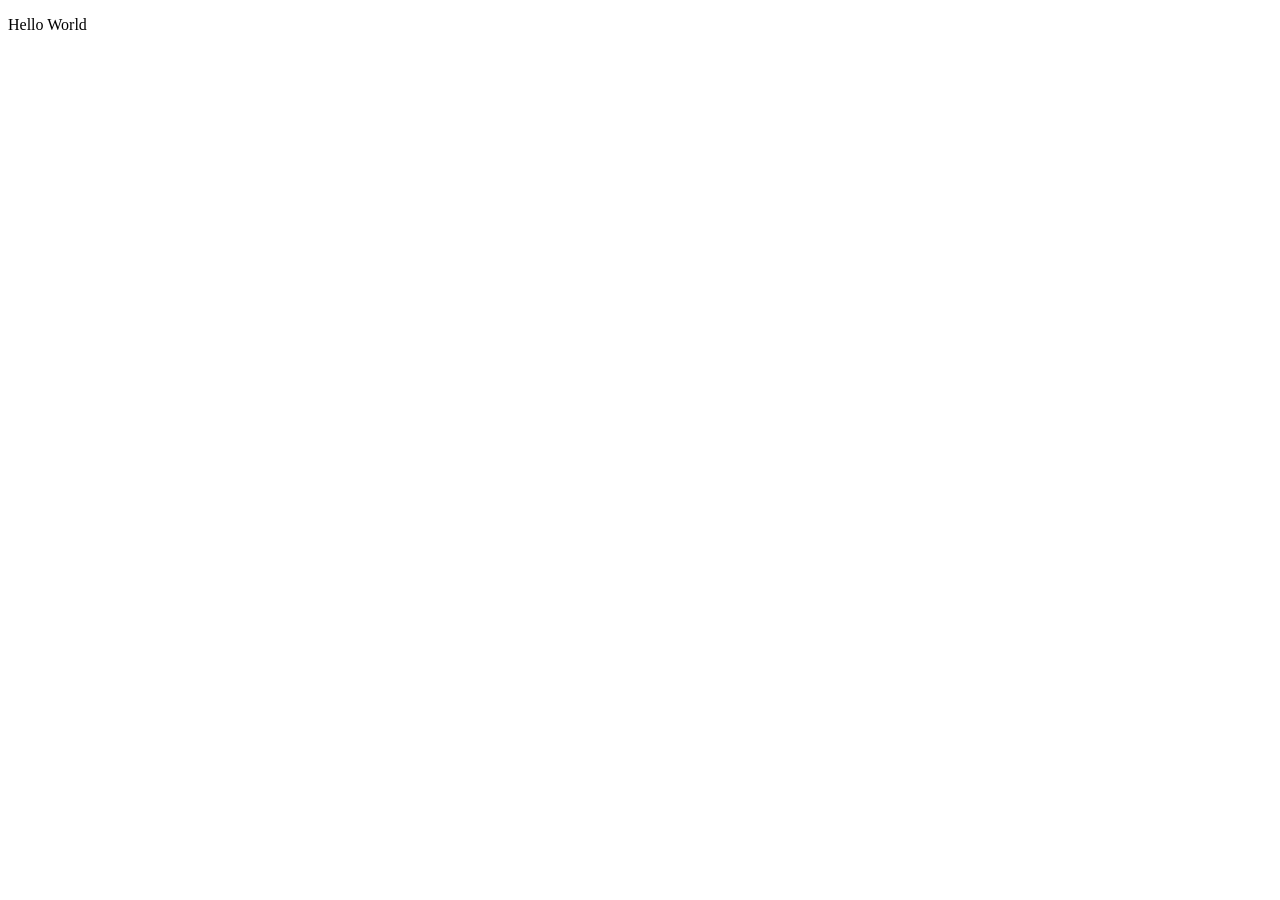
==== index.html @ 9211fe21 "Rename Index.html to index.html" ====
<!DOCTYPE html>
<html lang="en">
<head>
    <meta charset="UTF-8">
    <meta name="viewport" content="width=device-width, initial-scale=1.0">
    <title>Document</title>
</head>
<body>
    <p> Hello World </p>
</body>
</html>
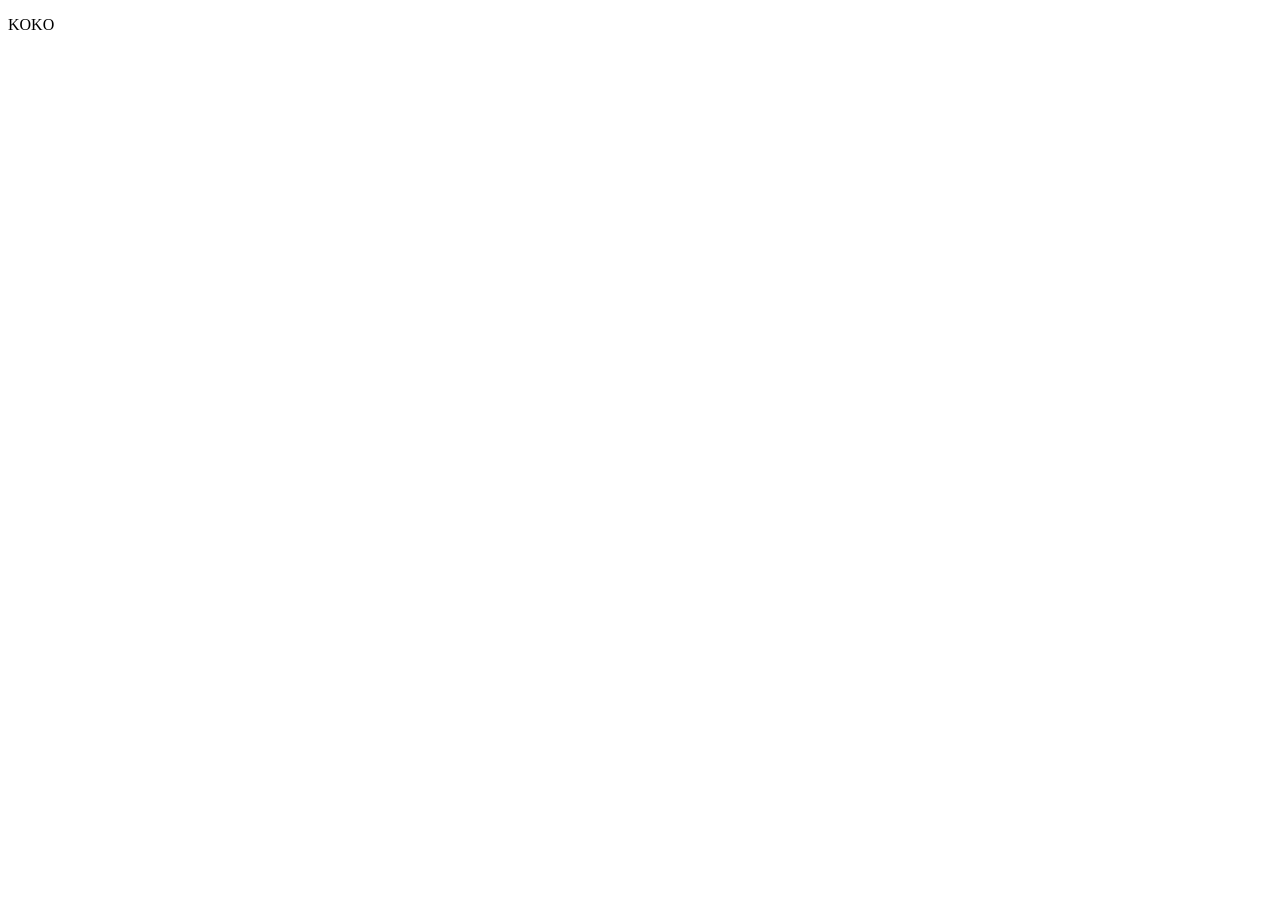
==== commit e58eb71a: "Update index.html" ====
--- a/index.html
+++ b/index.html
@@ -6,6 +6,6 @@
     <title>Document</title>
 </head>
 <body>
-    <p> Hello World </p>
+    <p> KOKO </p>
 </body>
 </html>
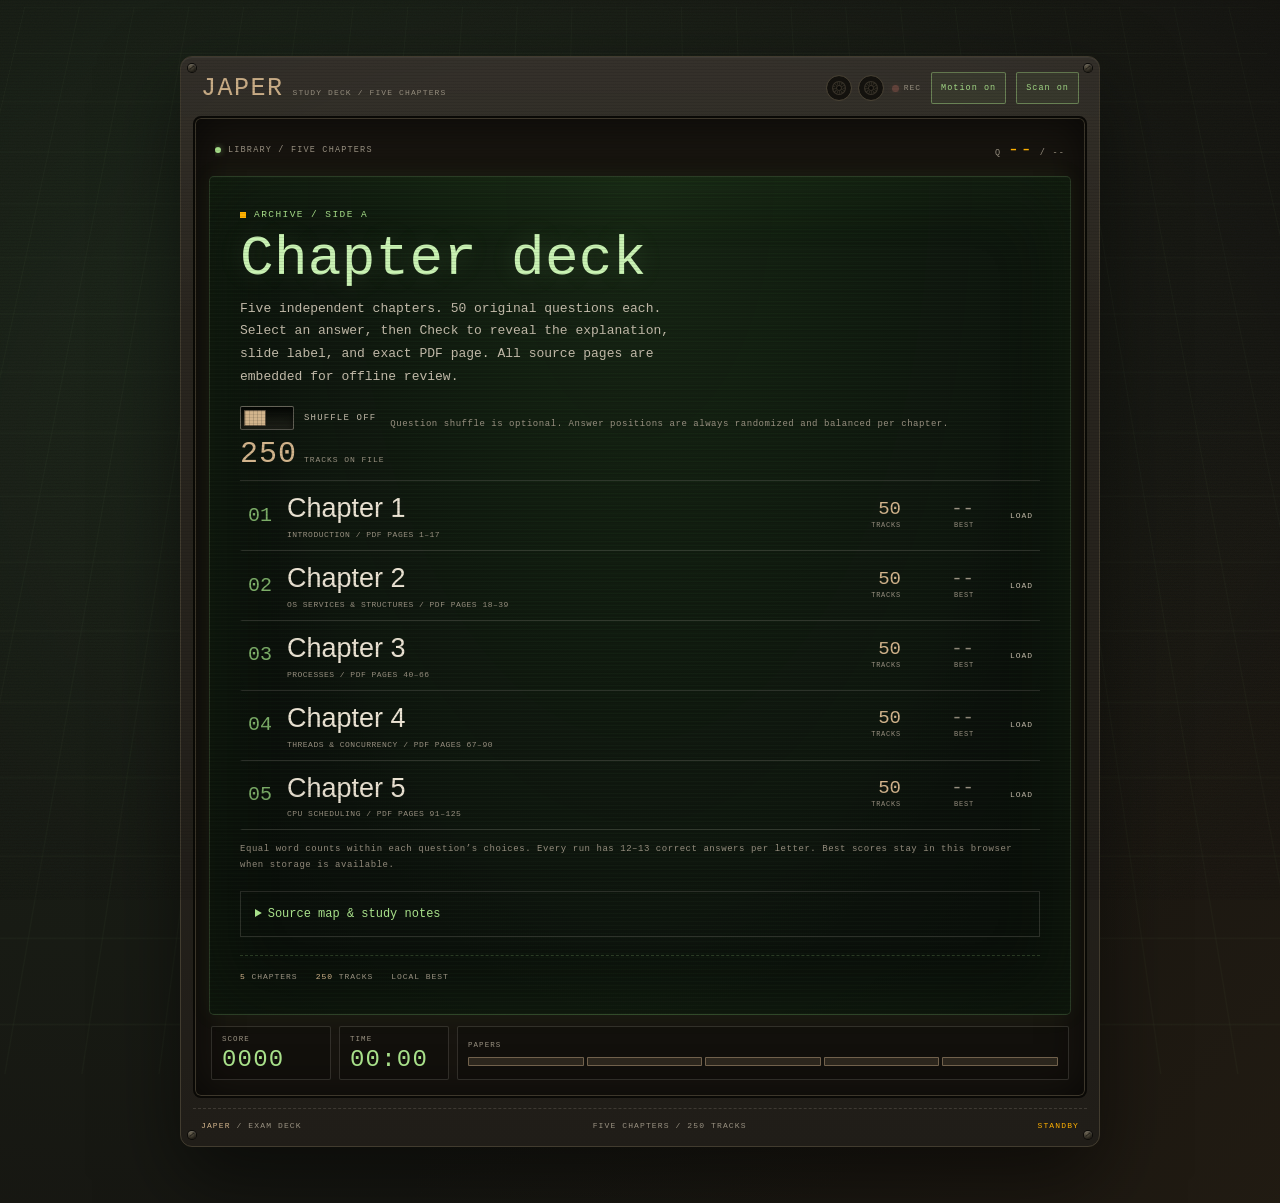
==== commit 95d0cab9: "upd" ====
--- a/index.html
+++ b/index.html
@@ -1,11 +1,2646 @@
-<!DOCTYPE html>
-<html lang="en">
+<!doctype html>
+<html lang="en" data-scan="on">
 <head>
-    <meta charset="UTF-8">
-    <meta name="viewport" content="width=device-width, initial-scale=1.0">
-    <title>Document</title>
+<meta charset="utf-8">
+<meta name="viewport" content="width=device-width, initial-scale=1">
+<meta name="color-scheme" content="dark">
+<meta name="theme-color" content="#161511">
+<title>OS Chapters / JAPER Study Deck</title>
+<meta name="description" content="250 original, source-referenced operating-systems questions in five independent chapter decks. Fully offline.">
+
+<!--
+  ALL EXAMS / JAPER EXAM DECK
+  Built on the Signal Deck design system.
+
+  Five chapters, one per PDF. Each paper keeps its own question list; the
+  shuffle switch reorders a single paper and never mixes two papers.
+  Navigation is always free: Prev / Next work without answering.
+
+  Question shape: { q, o: [options], a: correct index, w: explanation }
+  Best scores are stored in localStorage, keyed by paper id.
+-->
+
+
+
+
+
+<style>
+/* ============================================================
+   Tokens: same palette and type as the Signal Deck system
+   ============================================================ */
+
+:root {
+  --deck: #161511;
+  --chassis: #1e1c17;
+  --chassis-2: #26231c;
+  --chassis-3: #302c24;
+  --screen: #0c120c;
+
+  --ink: #ece4d4;
+  --ink-soft: #c4bcab;
+  --ink-faint: #9a9282;
+  --line: rgba(236, 228, 212, 0.15);
+  --line-strong: rgba(236, 228, 212, 0.34);
+
+  --phosphor: #a8e08a;
+  --phosphor-bright: #c9f2b3;
+  --phosphor-dim: #7cae68;
+  --amber: #ffb000;
+  --beige: #d2b48c;
+  --beige-deep: #b9976f;
+  --tape: #e07a6c;
+  --success: #9ed48c;
+
+  --font-display: "VT323", "Courier New", ui-monospace, monospace;
+  --font-body: "IBM Plex Mono", ui-monospace, "Courier New", monospace;
+  --font-mono: "IBM Plex Mono", ui-monospace, "Courier New", monospace;
+  --font-arabic: "IBM Plex Sans Arabic", "Segoe UI", Tahoma, sans-serif;
+
+  --radius: 4px;
+  --radius-sm: 2px;
+}
+
+* {
+  box-sizing: border-box;
+}
+
+html {
+  background: var(--deck);
+}
+
+body {
+  min-width: 320px;
+  min-height: 100vh;
+  margin: 0;
+  background:
+    radial-gradient(1100px 560px at 50% -12%, rgba(168, 224, 138, 0.05), transparent 62%),
+    radial-gradient(900px 500px at 50% 120%, rgba(255, 176, 0, 0.03), transparent 60%),
+    var(--deck);
+  color: var(--ink);
+  font-family: var(--font-body);
+  font-size: 15px;
+  line-height: 1.7;
+  text-rendering: optimizeLegibility;
+  -webkit-font-smoothing: antialiased;
+}
+
+/* Printed grain over the whole deck. Decorative only. */
+body::before {
+  content: "";
+  position: fixed;
+  inset: 0;
+  z-index: 0;
+  pointer-events: none;
+  opacity: 0.035;
+  background-image: url("data:image/svg+xml,%3Csvg xmlns='http://www.w3.org/2000/svg' width='140' height='140'%3E%3Cfilter id='n'%3E%3CfeTurbulence type='fractalNoise' baseFrequency='0.85' numOctaves='2'/%3E%3C/filter%3E%3Crect width='140' height='140' filter='url(%23n)' opacity='0.6'/%3E%3C/svg%3E");
+}
+
+/* CRT scanlines, switchable from the deck header. */
+.crt {
+  position: fixed;
+  inset: 0;
+  z-index: 90;
+  pointer-events: none;
+  background:
+    repeating-linear-gradient(
+      180deg,
+      rgba(0, 0, 0, 0.2) 0,
+      rgba(0, 0, 0, 0.2) 1px,
+      transparent 1px,
+      transparent 3px
+    ),
+    radial-gradient(ellipse at center, transparent 58%, rgba(0, 0, 0, 0.26) 100%);
+  opacity: 0.4;
+  mix-blend-mode: multiply;
+}
+html[data-scan="off"] .crt {
+  display: none;
+}
+
+::selection {
+  background: var(--amber);
+  color: #1a1610;
+}
+
+h1,
+h2,
+h3,
+p {
+  margin-top: 0;
+}
+
+button {
+  font: inherit;
+  color: inherit;
+}
+
+a {
+  color: var(--phosphor);
+  text-underline-offset: 3px;
+}
+
+[hidden] {
+  display: none !important;
+}
+
+:where(a, button, input, summary, [tabindex]):focus-visible {
+  outline: 2px solid var(--phosphor);
+  outline-offset: 2px;
+  box-shadow: 0 0 0 4px rgba(168, 224, 138, 0.16);
+}
+
+.visually-hidden {
+  position: absolute !important;
+  width: 1px;
+  height: 1px;
+  padding: 0;
+  margin: -1px;
+  overflow: hidden;
+  clip: rect(0 0 0 0);
+  white-space: nowrap;
+  border: 0;
+}
+
+.skip-link {
+  position: fixed;
+  top: 10px;
+  left: 10px;
+  z-index: 200;
+  padding: 10px 16px;
+  border: 2px solid var(--phosphor);
+  border-radius: 2px;
+  background: var(--deck);
+  color: var(--ink);
+  font-family: var(--font-display);
+  font-size: 20px;
+  opacity: 0;
+  pointer-events: none;
+  transform: translateY(-180%);
+}
+.skip-link:focus {
+  opacity: 1;
+  pointer-events: auto;
+  transform: none;
+}
+#quizDeck:focus {
+  outline: none;
+}
+
+/* ============================================================
+   Shell and chassis
+   ============================================================ */
+
+.shell {
+  position: relative;
+  z-index: 1;
+  width: min(100% - 40px, 920px);
+  margin-inline: auto;
+  padding-block: clamp(24px, 5vw, 56px);
+}
+
+.deck {
+  position: relative;
+  padding: 12px;
+  border: 1px solid #423c2f;
+  border-radius: 12px;
+  background:
+    linear-gradient(180deg, rgba(255, 255, 255, 0.045), transparent 24%),
+    linear-gradient(180deg, #2c2821, #201d18);
+  box-shadow:
+    0 34px 80px rgba(0, 0, 0, 0.5),
+    inset 0 1px 0 rgba(255, 255, 255, 0.07);
+}
+
+.screw {
+  position: absolute;
+  width: 8px;
+  height: 8px;
+  border-radius: 50%;
+  background: radial-gradient(circle at 35% 30%, #6b6351, #211e17 72%);
+  box-shadow:
+    0 0 0 1px #0c0b08,
+    inset 0 1px 1px rgba(255, 255, 255, 0.18);
+}
+.screw::after {
+  content: "";
+  position: absolute;
+  top: 3px;
+  left: 1px;
+  width: 6px;
+  height: 1px;
+  background: rgba(0, 0, 0, 0.55);
+  transform: rotate(-38deg);
+}
+.screw.s1 { top: 7px; left: 7px; }
+.screw.s2 { top: 7px; right: 7px; }
+.screw.s3 { bottom: 7px; left: 7px; }
+.screw.s4 { bottom: 7px; right: 7px; }
+
+/* ---------- Deck header ---------- */
+
+.deck-top {
+  display: flex;
+  align-items: center;
+  gap: 12px;
+  padding: 3px 8px 12px;
+}
+
+.brand {
+  display: flex;
+  align-items: baseline;
+  gap: 9px;
+  min-width: 0;
+}
+.brand b {
+  color: var(--beige);
+  font-family: var(--font-display);
+  font-size: 25px;
+  font-weight: 400;
+  line-height: 1;
+  letter-spacing: 0.06em;
+}
+.brand span {
+  color: var(--ink-faint);
+  font-family: var(--font-mono);
+  font-size: 8px;
+  letter-spacing: 0.14em;
+  text-transform: uppercase;
+  white-space: nowrap;
+}
+
+.reels {
+  display: flex;
+  align-items: center;
+  gap: 6px;
+}
+
+.reel {
+  position: relative;
+  width: 26px;
+  height: 26px;
+  border: 1px solid #4a4335;
+  border-radius: 50%;
+  background: repeating-conic-gradient(from 0deg, #2a261f 0deg 13deg, #17150f 13deg 28deg);
+  box-shadow:
+    inset 0 0 0 5px #14120e,
+    inset 0 0 0 6px #3a342a;
+  animation: reel-spin 8s linear infinite;
+  animation-play-state: paused;
+}
+.reel::after {
+  content: "";
+  position: absolute;
+  inset: 9px;
+  border: 1px solid #3a342a;
+  border-radius: 50%;
+  background: #0d0c09;
+}
+.reel:nth-child(2) {
+  animation-duration: 10s;
+  animation-direction: reverse;
+}
+.deck[data-run="on"] .reel {
+  animation-play-state: running;
+}
+@keyframes reel-spin {
+  to { transform: rotate(360deg); }
+}
+
+.rec {
+  display: inline-flex;
+  align-items: center;
+  gap: 5px;
+  margin-left: 2px;
+  color: var(--ink-faint);
+  font-family: var(--font-mono);
+  font-size: 8px;
+  letter-spacing: 0.12em;
+}
+.dot {
+  width: 7px;
+  height: 7px;
+  flex: none;
+  border-radius: 50%;
+  background: var(--phosphor);
+  box-shadow: 0 0 6px rgba(168, 224, 138, 0.5);
+}
+.rec .dot {
+  background: var(--tape);
+  box-shadow: 0 0 6px rgba(224, 122, 108, 0.5);
+  opacity: 0.28;
+  animation: none;
+}
+.deck[data-run="on"] .rec .dot {
+  opacity: 1;
+  animation: rec-blink 1.1s steps(2, end) infinite;
+}
+@keyframes rec-blink {
+  50% { opacity: 0.2; }
+}
+
+.deck-tools {
+  display: flex;
+  align-items: center;
+  gap: 10px;
+  margin-left: auto;
+}
+
+.scan-btn {
+  min-height: 32px;
+  padding: 5px 9px;
+  border: 1px solid var(--line-strong);
+  border-radius: 2px;
+  background: transparent;
+  color: var(--ink-faint);
+  font-family: var(--font-mono);
+  font-size: 8.5px;
+  letter-spacing: 0.12em;
+  cursor: pointer;
+}
+.scan-btn:hover {
+  border-color: var(--ink-faint);
+  color: var(--ink);
+}
+.scan-btn[aria-pressed="true"] {
+  border-color: rgba(168, 224, 138, 0.45);
+  background: rgba(168, 224, 138, 0.06);
+  color: var(--phosphor);
+}
+
+/* ============================================================
+   Monitor and screen
+   ============================================================ */
+
+.monitor {
+  position: relative;
+  padding: clamp(9px, 1.6vw, 14px);
+  border: 2px solid #0a0906;
+  border-radius: 8px;
+  background: #17140f;
+  box-shadow:
+    inset 0 0 0 1px #3d372b,
+    inset 0 0 44px rgba(0, 0, 0, 0.65);
+}
+
+.monitor-bar {
+  display: flex;
+  align-items: center;
+  justify-content: space-between;
+  gap: 12px;
+  padding: 2px 6px 10px;
+  color: var(--ink-faint);
+  font-family: var(--font-mono);
+  font-size: 8.5px;
+  letter-spacing: 0.14em;
+  text-transform: uppercase;
+}
+.monitor-label {
+  display: inline-flex;
+  align-items: center;
+  gap: 7px;
+  min-width: 0;
+  overflow: hidden;
+  white-space: nowrap;
+  text-overflow: ellipsis;
+}
+.monitor-label .dot {
+  width: 6px;
+  height: 6px;
+}
+.tape-counter {
+  color: var(--ink-faint);
+  white-space: nowrap;
+  font-variant-numeric: tabular-nums;
+}
+.tape-counter b {
+  color: var(--amber);
+  font-family: var(--font-display);
+  font-size: 19px;
+  font-weight: 400;
+  letter-spacing: 0.08em;
+}
+
+.screen {
+  position: relative;
+  display: flex;
+  flex-direction: column;
+  min-height: clamp(420px, 48vh, 500px);
+  overflow: hidden;
+  padding: clamp(18px, 3.2vw, 30px);
+  border: 1px solid rgba(168, 224, 138, 0.18);
+  border-radius: 5px;
+  background:
+    repeating-linear-gradient(
+      180deg,
+      rgba(120, 200, 100, 0.03) 0,
+      rgba(120, 200, 100, 0.03) 1px,
+      transparent 1px,
+      transparent 4px
+    ),
+    radial-gradient(ellipse at 50% 0%, rgba(90, 170, 70, 0.12), transparent 72%),
+    var(--screen);
+  box-shadow:
+    inset 0 0 80px rgba(70, 150, 50, 0.12),
+    0 0 26px rgba(120, 220, 90, 0.06);
+}
+.screen::after {
+  content: "";
+  position: absolute;
+  inset: 0;
+  pointer-events: none;
+  background: radial-gradient(ellipse at 50% 0%, transparent 60%, rgba(0, 0, 0, 0.28) 100%);
+}
+
+.view {
+  position: relative;
+  z-index: 1;
+  min-width: 0;
+}
+.screen > .view {
+  display: flex;
+  flex: 1;
+  flex-direction: column;
+  align-items: stretch;
+}
+
+.kicker {
+  display: inline-flex;
+  align-items: center;
+  gap: 8px;
+  margin: 0 0 12px;
+  color: var(--phosphor);
+  font-family: var(--font-mono);
+  font-size: 9.5px;
+  letter-spacing: 0.15em;
+  text-transform: uppercase;
+}
+.kicker::before {
+  content: "";
+  width: 6px;
+  height: 6px;
+  flex: none;
+  background: var(--amber);
+}
+
+.display {
+  margin: 0 0 14px;
+  color: var(--phosphor-bright);
+  font-family: var(--font-display);
+  font-size: clamp(54px, 9vw, 86px);
+  font-weight: 400;
+  line-height: 0.86;
+  letter-spacing: 0.005em;
+  text-shadow: 0 0 26px rgba(168, 224, 138, 0.18);
+}
+
+.lede {
+  max-width: 56ch;
+  margin: 0;
+  color: var(--ink-soft);
+  font-size: 13px;
+  line-height: 1.75;
+}
+
+.brief {
+  display: grid;
+  gap: 0;
+  max-width: 560px;
+  margin: 20px 0 22px;
+  padding: 0;
+  list-style: none;
+}
+.brief li {
+  display: grid;
+  grid-template-columns: 48px minmax(0, 1fr);
+  gap: 12px;
+  align-items: baseline;
+  padding: 8px 0;
+  border-top: 1px dashed rgba(168, 224, 138, 0.22);
+  color: var(--ink-soft);
+  font-size: 12px;
+}
+.brief li:last-child {
+  border-bottom: 1px dashed rgba(168, 224, 138, 0.22);
+}
+.brief b {
+  color: var(--beige);
+  font-family: var(--font-display);
+  font-size: 24px;
+  font-weight: 400;
+  line-height: 1;
+  text-align: right;
+  font-variant-numeric: tabular-nums;
+}
+
+.micro {
+  margin: 12px 0 0;
+  color: var(--ink-faint);
+  font-family: var(--font-mono);
+  font-size: 9px;
+  letter-spacing: 0.06em;
+}
+
+.screen-strip {
+  display: flex;
+  flex-wrap: wrap;
+  gap: 4px 18px;
+  margin-top: auto;
+  padding-top: 14px;
+  border-top: 1px dashed rgba(168, 224, 138, 0.2);
+  color: var(--ink-faint);
+  font-family: var(--font-mono);
+  font-size: 8px;
+  letter-spacing: 0.12em;
+  text-transform: uppercase;
+}
+.screen-strip span {
+  white-space: nowrap;
+}
+.screen-strip b {
+  color: var(--beige);
+  font-weight: 500;
+}
+
+/* ---------- Readout strip ---------- */
+
+.hud {
+  display: grid;
+  grid-template-columns: 120px 110px minmax(0, 1fr);
+  gap: 8px;
+  padding: 11px 2px 2px;
+}
+.hud-cell {
+  display: flex;
+  flex-direction: column;
+  gap: 2px;
+  min-width: 0;
+  padding: 6px 10px 7px;
+  border: 1px solid var(--line);
+  border-radius: 2px;
+  background: rgba(0, 0, 0, 0.2);
+}
+.hud-cell > span {
+  color: var(--ink-faint);
+  font-family: var(--font-mono);
+  font-size: 7.5px;
+  letter-spacing: 0.14em;
+  text-transform: uppercase;
+}
+.hud-cell b {
+  color: var(--phosphor);
+  font-family: var(--font-display);
+  font-size: 24px;
+  font-weight: 400;
+  line-height: 1;
+  letter-spacing: 0.05em;
+  font-variant-numeric: tabular-nums;
+}
+.hud-progress {
+  justify-content: center;
+}
+.segments {
+  display: flex;
+  gap: 3px;
+  min-width: 0;
+  margin-top: 4px;
+}
+.seg {
+  flex: 1;
+  min-width: 0;
+  height: 9px;
+  border: 1px solid var(--line);
+  border-radius: 1px;
+  background: #0f0e0a;
+}
+.seg-now {
+  border-color: var(--amber);
+  background: rgba(255, 176, 0, 0.24);
+  box-shadow: 0 0 8px rgba(255, 176, 0, 0.22);
+}
+.seg-ok {
+  border-color: var(--phosphor-dim);
+  background: var(--phosphor-dim);
+}
+.seg-bad {
+  border-color: var(--tape);
+  background: var(--tape);
+}
+.seg-catalog {
+  border-color: rgba(210, 180, 140, 0.42);
+  background: rgba(210, 180, 140, 0.14);
+}
+
+/* ============================================================
+   Question
+   ============================================================ */
+
+.q-text {
+  max-width: 34ch;
+  margin: 4px 0 20px;
+  color: var(--ink);
+  font-family: var(--font-display);
+  font-size: clamp(28px, 4.6vw, 40px);
+  font-weight: 400;
+  line-height: 1.04;
+  letter-spacing: 0.005em;
+  text-wrap: balance;
+}
+.q-text:focus,
+.result-title:focus {
+  outline: none;
+}
+
+.options {
+  display: grid;
+  gap: 8px;
+  min-width: 0;
+  margin: 0;
+  padding: 0;
+  border: 0;
+}
+.opt {
+  position: relative;
+  display: grid;
+  grid-template-columns: 32px minmax(0, 1fr) auto;
+  gap: 12px;
+  align-items: center;
+  min-height: 56px;
+  padding: 11px 14px;
+  border: 1px solid var(--line-strong);
+  border-radius: 2px;
+  background: rgba(0, 0, 0, 0.2);
+  color: var(--ink-soft);
+  cursor: pointer;
+  transition: border-color 0.14s ease, background 0.14s ease, box-shadow 0.14s ease;
+}
+.opt input {
+  position: absolute;
+  width: 1px;
+  height: 1px;
+  margin: 0;
+  opacity: 0;
+}
+.opt:has(input:not(:disabled)):hover {
+  border-color: rgba(168, 224, 138, 0.5);
+  background: rgba(168, 224, 138, 0.045);
+  color: var(--ink);
+}
+.opt:has(input:focus-visible) {
+  outline: 2px solid var(--phosphor);
+  outline-offset: 2px;
+}
+.opt-key {
+  display: grid;
+  place-items: center;
+  width: 32px;
+  height: 32px;
+  border: 1px solid var(--line-strong);
+  border-radius: 2px;
+  background: var(--chassis-2);
+  color: var(--beige);
+  font-family: var(--font-mono);
+  font-size: 11px;
+  font-weight: 500;
+  line-height: 1;
+}
+.opt-text {
+  font-size: 13.5px;
+  line-height: 1.55;
+}
+.opt-state {
+  color: var(--ink-faint);
+  font-family: var(--font-mono);
+  font-size: 7.5px;
+  letter-spacing: 0.12em;
+  white-space: nowrap;
+}
+
+.opt.is-selected {
+  border-color: var(--phosphor);
+  background: rgba(168, 224, 138, 0.075);
+  color: var(--ink);
+  box-shadow: inset 3px 0 0 var(--phosphor);
+}
+.opt.is-selected .opt-key {
+  border-color: var(--phosphor);
+  background: var(--phosphor);
+  color: #14180f;
+}
+.opt.is-selected .opt-state {
+  color: var(--phosphor);
+}
+
+.opt.is-correct {
+  border-color: var(--success);
+  background: rgba(158, 212, 140, 0.09);
+  color: var(--ink);
+  box-shadow: inset 3px 0 0 var(--success);
+}
+.opt.is-correct .opt-key {
+  border-color: var(--success);
+  background: var(--success);
+  color: #14180f;
+}
+.opt.is-correct .opt-state {
+  color: var(--success);
+}
+
+.opt.is-wrong {
+  border-color: var(--tape);
+  background: rgba(224, 122, 108, 0.09);
+  color: var(--ink);
+  box-shadow: inset 3px 0 0 var(--tape);
+}
+.opt.is-wrong .opt-key {
+  border-color: var(--tape);
+  background: var(--tape);
+  color: #1a1210;
+}
+.opt.is-wrong .opt-state {
+  color: var(--tape);
+}
+.opt:has(input:disabled) {
+  cursor: default;
+}
+
+.feedback {
+  min-height: 48px;
+  margin-top: 14px;
+}
+.fb-line {
+  display: flex;
+  flex-wrap: wrap;
+  align-items: center;
+  gap: 9px;
+  margin: 0;
+  color: var(--ink-faint);
+  font-family: var(--font-mono);
+  font-size: 8.5px;
+  letter-spacing: 0.13em;
+  text-transform: uppercase;
+}
+.fb-tag {
+  padding: 2px 7px;
+  border: 1px solid currentColor;
+  border-radius: 1px;
+  font-size: 8px;
+}
+.feedback.ok .fb-tag {
+  border-color: var(--phosphor);
+  background: var(--phosphor);
+  color: #14180f;
+}
+.feedback.bad .fb-tag {
+  border-color: var(--tape);
+  background: var(--tape);
+  color: #1a1210;
+}
+.fb-why {
+  max-width: 68ch;
+  margin: 7px 0 0;
+  color: var(--ink-soft);
+  font-size: 12px;
+  line-height: 1.7;
+}
+
+/* ---------- Buttons and controls ---------- */
+
+.btn {
+  display: inline-flex;
+  align-items: center;
+  justify-content: center;
+  gap: 8px;
+  min-height: 46px;
+  padding: 9px 18px;
+  border: 1px solid var(--line-strong);
+  border-radius: var(--radius);
+  background: var(--chassis-2);
+  color: var(--ink);
+  font-family: var(--font-display);
+  font-size: 21px;
+  line-height: 1;
+  letter-spacing: 0.03em;
+  text-decoration: none;
+  box-shadow: inset 0 1px 0 rgba(255, 255, 255, 0.07);
+  transition: background 0.15s ease, border-color 0.15s ease, transform 0.12s ease;
+  cursor: pointer;
+}
+.btn:hover {
+  background: var(--chassis-3);
+  color: var(--ink);
+  transform: translateY(-1px);
+}
+.btn:active {
+  transform: translateY(1px);
+}
+.btn-primary {
+  border-color: #e5c9a4;
+  background: var(--beige);
+  color: #191712;
+}
+.btn-primary:hover {
+  border-color: var(--beige-deep);
+  background: var(--beige-deep);
+  color: #191712;
+}
+.btn-ghost {
+  border-color: var(--line-strong);
+  background: transparent;
+  color: var(--phosphor);
+  box-shadow: none;
+}
+.btn-ghost:hover {
+  border-color: var(--phosphor);
+  background: rgba(168, 224, 138, 0.07);
+  color: var(--phosphor-bright);
+}
+.btn[disabled] {
+  opacity: 0.45;
+  cursor: not-allowed;
+  transform: none;
+}
+
+.controls {
+  display: flex;
+  flex-wrap: wrap;
+  align-items: center;
+  gap: 10px 14px;
+  margin-top: 16px;
+}
+.key-hint {
+  margin-left: auto;
+  color: var(--ink-faint);
+  font-family: var(--font-mono);
+  font-size: 8.5px;
+  letter-spacing: 0.1em;
+  text-transform: uppercase;
+}
+
+/* ============================================================
+   Results
+   ============================================================ */
+
+.result-top {
+  display: grid;
+  grid-template-columns: minmax(0, 1fr) 230px;
+  gap: clamp(16px, 4vw, 36px);
+  align-items: center;
+}
+.result-title {
+  display: flex;
+  align-items: baseline;
+  gap: 8px;
+  margin: 2px 0 8px;
+  color: var(--phosphor-bright);
+  font-family: var(--font-display);
+  font-size: clamp(72px, 12vw, 104px);
+  font-weight: 400;
+  line-height: 0.8;
+  letter-spacing: 0.01em;
+  text-shadow: 0 0 30px rgba(168, 224, 138, 0.2);
+  font-variant-numeric: tabular-nums;
+}
+.result-total {
+  color: var(--ink-faint);
+  font-size: 0.42em;
+  letter-spacing: 0.03em;
+}
+.result-verdict {
+  margin: 0 0 4px;
+  color: var(--amber);
+  font-family: var(--font-mono);
+  font-size: 10px;
+  letter-spacing: 0.16em;
+}
+.result-meta {
+  margin: 0;
+  color: var(--ink-faint);
+  font-family: var(--font-mono);
+  font-size: 9.5px;
+  letter-spacing: 0.1em;
+}
+.result-meta b {
+  color: var(--ink-soft);
+  font-weight: 500;
+}
+.result-note {
+  max-width: 44ch;
+  margin: 10px 0 0;
+  color: var(--ink-soft);
+  font-size: 12px;
+  line-height: 1.7;
+}
+.gauge-wrap {
+  min-width: 0;
+}
+.gauge {
+  display: block;
+  width: 100%;
+  height: auto;
+}
+#gaugeFill {
+  transition: stroke-dasharray 0.9s ease, stroke 0.4s ease;
+}
+#gaugeNeedle {
+  transform: rotate(-90deg);
+  transform-box: view-box;
+  transform-origin: 110px 108px;
+  transition: transform 0.9s cubic-bezier(0.2, 0.7, 0.2, 1);
+}
+
+.review-head {
+  margin: 26px 0 0;
+  padding-top: 16px;
+  border-top: 1px dashed rgba(168, 224, 138, 0.22);
+  color: var(--ink);
+  font-family: var(--font-display);
+  font-size: 26px;
+  font-weight: 400;
+  line-height: 1;
+}
+.review {
+  display: grid;
+  gap: 8px;
+  margin: 14px 0 0;
+  padding: 0;
+  list-style: none;
+}
+.review-row {
+  display: grid;
+  grid-template-columns: 34px minmax(0, 1fr) auto;
+  gap: 12px;
+  padding: 11px 13px;
+  border: 1px solid var(--line);
+  border-left: 3px solid var(--line-strong);
+  border-radius: 2px;
+  background: rgba(0, 0, 0, 0.18);
+}
+.review-row.ok {
+  border-left-color: var(--phosphor-dim);
+}
+.review-row.bad {
+  border-left-color: var(--tape);
+}
+.rev-side {
+  display: contents;
+}
+.rev-num {
+  grid-column: 1;
+  grid-row: 1;
+  align-self: start;
+  color: var(--ink-faint);
+  font-family: var(--font-display);
+  font-size: 22px;
+  line-height: 1;
+}
+.rev-main {
+  grid-column: 2;
+  grid-row: 1;
+  min-width: 0;
+}
+.rev-q {
+  margin: 0;
+  color: var(--ink);
+  font-family: var(--font-display);
+  font-size: 21px;
+  line-height: 1.14;
+}
+.rev-a {
+  margin: 4px 0 0;
+  color: var(--ink-soft);
+  font-size: 11.5px;
+  line-height: 1.6;
+}
+.rev-fix {
+  color: var(--phosphor);
+}
+.rev-why {
+  margin: 4px 0 0;
+  color: var(--ink-faint);
+  font-size: 11.5px;
+  line-height: 1.6;
+}
+.rev-badge {
+  grid-column: 3;
+  grid-row: 1;
+  align-self: start;
+  padding: 2px 7px;
+  border: 1px solid;
+  border-radius: 1px;
+  font-family: var(--font-mono);
+  font-size: 7.5px;
+  letter-spacing: 0.1em;
+}
+.review-row.ok .rev-badge {
+  border-color: rgba(168, 224, 138, 0.5);
+  color: var(--phosphor);
+}
+.review-row.bad .rev-badge {
+  border-color: rgba(224, 122, 108, 0.55);
+  color: var(--tape);
+}
+
+/* ---------- Deck footer ---------- */
+
+.deck-foot {
+  display: flex;
+  flex-wrap: wrap;
+  justify-content: space-between;
+  gap: 6px 16px;
+  margin-top: 10px;
+  padding: 10px 8px 2px;
+  border-top: 1px dashed rgba(236, 228, 212, 0.14);
+  color: var(--ink-faint);
+  font-family: var(--font-mono);
+  font-size: 8px;
+  letter-spacing: 0.14em;
+  text-transform: uppercase;
+}
+.deck-foot b {
+  color: var(--beige);
+  font-weight: 500;
+}
+#footStatus {
+  color: var(--amber);
+}
+
+/* ============================================================
+   Responsive
+   ============================================================ */
+
+@media (max-width: 720px) {
+  .shell {
+    width: min(100% - 24px, 920px);
+    padding-block: 18px;
+  }
+  .deck {
+    padding: 9px;
+    border-radius: 9px;
+  }
+  .brand span {
+    display: none;
+  }
+  .screen {
+    min-height: 0;
+    padding: 17px;
+  }
+  .result-top {
+    grid-template-columns: minmax(0, 1fr);
+  }
+  .gauge-wrap {
+    max-width: 220px;
+    margin: 4px auto 0;
+  }
+}
+
+@media (max-width: 620px) {
+  .deck-top {
+    flex-wrap: wrap;
+  }
+  .hud {
+    grid-template-columns: 1fr 1fr;
+  }
+  .hud-progress {
+    grid-column: 1 / -1;
+  }
+  .q-text {
+    font-size: clamp(26px, 7.4vw, 34px);
+  }
+  .opt {
+    grid-template-columns: 30px minmax(0, 1fr);
+    padding: 10px 11px;
+  }
+  .opt-key {
+    width: 30px;
+    height: 30px;
+  }
+  .opt-state {
+    grid-column: 2;
+    font-size: 7px;
+  }
+  .controls .btn {
+    width: 100%;
+  }
+  .key-hint {
+    width: 100%;
+    margin-left: 0;
+    text-align: center;
+  }
+  .review-row {
+    grid-template-columns: 34px minmax(0, 1fr);
+  }
+  .rev-side {
+    display: flex;
+    flex-direction: column;
+    align-items: flex-start;
+    gap: 5px;
+  }
+}
+
+@media (max-width: 420px) {
+  .brand b {
+    font-size: 22px;
+  }
+  .rec {
+    display: none;
+  }
+  .reel {
+    width: 22px;
+    height: 22px;
+  }
+  .reel::after {
+    inset: 7px;
+  }
+  .screen {
+    padding: 14px;
+  }
+  .display {
+    font-size: 52px;
+  }
+  .brief li {
+    grid-template-columns: 38px minmax(0, 1fr);
+  }
+  .screen-strip {
+    gap: 4px 10px;
+  }
+  .review-row {
+    gap: 9px;
+    padding: 10px;
+  }
+  .rev-q {
+    font-size: 19px;
+  }
+  .foot-mid {
+    display: none;
+  }
+}
+
+@media (prefers-reduced-motion: reduce) {
+  .reel,
+  .rec .dot {
+    animation: none;
+  }
+  #gaugeNeedle,
+  #gaugeFill,
+  .btn,
+  .opt {
+    transition: none;
+  }
+}
+/* ============================================================
+   Exam library
+   ============================================================ */
+
+.library-head {
+  display: flex;
+  flex-wrap: wrap;
+  align-items: flex-end;
+  justify-content: space-between;
+  gap: 10px 22px;
+  margin: 16px 0 6px;
+}
+
+.shuffle-row {
+  display: flex;
+  flex-wrap: wrap;
+  align-items: center;
+  gap: 8px 14px;
+}
+
+.switch {
+  display: inline-flex;
+  align-items: center;
+  gap: 10px;
+  padding: 0;
+  border: 0;
+  background: none;
+  color: var(--ink-soft);
+  font-family: var(--font-mono);
+  font-size: 9px;
+  letter-spacing: 0.13em;
+  text-transform: uppercase;
+  cursor: pointer;
+}
+.switch-track {
+  position: relative;
+  width: 54px;
+  height: 24px;
+  flex: none;
+  border: 1px solid var(--line-strong);
+  border-radius: 2px;
+  background:
+    linear-gradient(180deg, rgba(0, 0, 0, 0.55), rgba(48, 44, 36, 0.5));
+  box-shadow: inset 0 2px 7px rgba(0, 0, 0, 0.55);
+}
+.switch-knob {
+  position: absolute;
+  top: 3px;
+  left: 3px;
+  width: 22px;
+  height: 16px;
+  border: 1px solid rgba(0, 0, 0, 0.5);
+  border-radius: 1px;
+  background:
+    repeating-linear-gradient(90deg, rgba(0, 0, 0, 0.14) 0 1px, transparent 1px 4px),
+    var(--beige);
+  transition: left 160ms ease, background 160ms ease;
+}
+.switch:hover .switch-track {
+  border-color: var(--beige-deep);
+}
+.switch[aria-checked="true"] {
+  color: var(--phosphor-bright);
+}
+.switch[aria-checked="true"] .switch-knob {
+  left: 27px;
+  background:
+    repeating-linear-gradient(90deg, rgba(0, 0, 0, 0.14) 0 1px, transparent 1px 4px),
+    var(--phosphor);
+}
+.switch[aria-checked="true"] .switch-track {
+  border-color: rgba(168, 224, 138, 0.55);
+}
+.switch:focus-visible {
+  outline: 2px solid var(--amber);
+  outline-offset: 4px;
+}
+
+.library-total {
+  display: flex;
+  align-items: baseline;
+  gap: 7px;
+  color: var(--ink-faint);
+  font-family: var(--font-mono);
+  font-size: 8px;
+  letter-spacing: 0.12em;
+  text-transform: uppercase;
+}
+.library-total b {
+  color: var(--beige);
+  font-family: var(--font-display);
+  font-size: 30px;
+  font-weight: 400;
+  line-height: 0.8;
+  font-variant-numeric: tabular-nums;
+}
+
+.library {
+  margin: 8px 0 0;
+  padding: 0;
+  border-top: 1px solid var(--line);
+  list-style: none;
+}
+
+.paper-row {
+  display: grid;
+  grid-template-columns: 32px minmax(0, 1fr) 54px 62px 48px;
+  gap: 11px;
+  align-items: center;
+  width: 100%;
+  padding: 9px 7px 9px 2px;
+  border: 0;
+  border-bottom: 1px solid var(--line);
+  border-left: 2px solid transparent;
+  border-radius: 0;
+  background: transparent;
+  color: inherit;
+  font: inherit;
+  text-align: left;
+  cursor: pointer;
+  transition: background 130ms ease, border-color 130ms ease;
+}
+.paper-row:hover,
+.paper-row:focus-visible {
+  outline: none;
+  border-left-color: var(--phosphor);
+  background: rgba(168, 224, 138, 0.045);
+}
+.paper-row:active {
+  background: rgba(168, 224, 138, 0.08);
+}
+.paper-index {
+  color: var(--phosphor-dim);
+  font-family: var(--font-display);
+  font-size: 20px;
+  line-height: 1;
+  text-align: center;
+  font-variant-numeric: tabular-nums;
+}
+.paper-meta {
+  display: block;
+  min-width: 0;
+}
+.paper-name {
+  display: flex;
+  align-items: baseline;
+  gap: 3px;
+  overflow: hidden;
+  color: var(--ink);
+  font-family: var(--font-arabic);
+  font-size: 18px;
+  font-weight: 500;
+  line-height: 1.4;
+  white-space: nowrap;
+}
+.paper-name bdi {
+  white-space: nowrap;
+}
+.paper-ext {
+  margin-left: 3px;
+  color: var(--ink-faint);
+  font-family: var(--font-mono);
+  font-size: 9px;
+  font-weight: 400;
+}
+.paper-sub {
+  display: block;
+  overflow: hidden;
+  margin-top: 1px;
+  color: var(--ink-faint);
+  font-family: var(--font-mono);
+  font-size: 8px;
+  letter-spacing: 0.06em;
+  text-overflow: ellipsis;
+  text-transform: uppercase;
+  white-space: nowrap;
+}
+.paper-stat,
+.paper-best {
+  display: flex;
+  flex-direction: column;
+  gap: 1px;
+  text-align: right;
+}
+.paper-stat b,
+.paper-best b {
+  color: var(--beige);
+  font-family: var(--font-display);
+  font-size: 19px;
+  font-weight: 400;
+  line-height: 1;
+  font-variant-numeric: tabular-nums;
+}
+.paper-best b.is-empty {
+  color: var(--ink-faint);
+}
+.paper-stat span,
+.paper-best span {
+  color: var(--ink-faint);
+  font-family: var(--font-mono);
+  font-size: 7px;
+  letter-spacing: 0.11em;
+  text-transform: uppercase;
+}
+.paper-go {
+  justify-self: end;
+  color: var(--ink-soft);
+  font-family: var(--font-mono);
+  font-size: 8px;
+  letter-spacing: 0.12em;
+  text-transform: uppercase;
+}
+.paper-row:hover .paper-go,
+.paper-row:focus-visible .paper-go {
+  color: var(--phosphor-bright);
+}
+
+/* ============================================================
+   Paper identity and transport
+   ============================================================ */
+
+.quiz-top {
+  display: flex;
+  align-items: center;
+  justify-content: space-between;
+  gap: 12px;
+}
+.exit-btn {
+  margin: -6px 0 10px;
+  padding: 3px 0;
+  border: 0;
+  border-bottom: 1px dashed var(--line-strong);
+  background: none;
+  color: var(--ink-faint);
+  font-family: var(--font-mono);
+  font-size: 8.5px;
+  letter-spacing: 0.12em;
+  text-transform: uppercase;
+  cursor: pointer;
+}
+.exit-btn:hover,
+.exit-btn:focus-visible {
+  outline: none;
+  border-bottom-color: var(--phosphor);
+  color: var(--phosphor);
+}
+
+.paper-chip {
+  display: flex;
+  flex-wrap: wrap;
+  align-items: baseline;
+  gap: 4px 10px;
+  margin: 0 0 12px;
+  padding: 5px 9px;
+  border-left: 2px solid var(--beige-deep);
+  background: rgba(210, 180, 140, 0.05);
+}
+.paper-chip-name {
+  display: inline-flex;
+  align-items: baseline;
+  gap: 3px;
+  direction: ltr;
+  color: var(--beige);
+  font-family: var(--font-arabic);
+  font-size: 14px;
+  font-weight: 500;
+}
+.paper-chip-sub {
+  color: var(--ink-faint);
+  font-family: var(--font-mono);
+  font-size: 7.5px;
+  letter-spacing: 0.08em;
+  text-transform: uppercase;
+}
+
+.q-text {
+  max-width: 52ch;
+  font-size: clamp(21px, 3.1vw, 29px);
+  line-height: 1.2;
+  text-wrap: pretty;
+}
+
+.transport {
+  gap: 7px;
+  margin-top: 14px;
+}
+.transport .btn {
+  min-width: 78px;
+}
+.transport .btn-primary {
+  flex: 1 1 130px;
+}
+.transport-meta {
+  display: flex;
+  flex-wrap: wrap;
+  align-items: baseline;
+  justify-content: space-between;
+  gap: 4px 12px;
+  margin-top: 9px;
+  color: var(--ink-faint);
+  font-family: var(--font-mono);
+  font-size: 8px;
+  letter-spacing: 0.08em;
+  text-transform: uppercase;
+}
+.answer-state.is-set {
+  color: var(--amber);
+}
+.answer-state.is-checked {
+  color: var(--phosphor);
+}
+
+.seg-set {
+  border-color: rgba(255, 176, 0, 0.6);
+  background: rgba(255, 176, 0, 0.4);
+}
+
+.result-paper {
+  display: flex;
+  flex-wrap: wrap;
+  align-items: baseline;
+  gap: 2px 6px;
+  margin: 0 0 10px;
+  color: var(--beige);
+  font-family: var(--font-arabic);
+  font-size: 15px;
+  font-weight: 500;
+}
+.result-paper-name {
+  display: inline-flex;
+  align-items: baseline;
+  gap: 3px;
+  direction: ltr;
+}
+.result-paper-sub {
+  color: var(--ink-faint);
+  font-family: var(--font-mono);
+  font-size: 8px;
+  letter-spacing: 0.07em;
+  text-transform: uppercase;
+}
+.best-line {
+  margin: 6px 0 0;
+  color: var(--ink-faint);
+  font-family: var(--font-mono);
+  font-size: 8.5px;
+  letter-spacing: 0.09em;
+  text-transform: uppercase;
+}
+.best-line b {
+  color: var(--phosphor);
+  font-weight: 500;
+}
+
+.review-row.skip {
+  border-left-color: var(--beige-deep);
+}
+.review-row.skip .rev-badge {
+  border-color: rgba(210, 180, 140, 0.5);
+  color: var(--beige);
+}
+.review-row.skip .rev-a {
+  color: var(--beige);
+}
+
+@media (max-width: 720px) {
+  .paper-row {
+    grid-template-columns: 28px minmax(0, 1fr) 48px 54px;
+    gap: 8px;
+  }
+  .paper-stat {
+    display: none;
+  }
+  .paper-go {
+    display: none;
+  }
+  .paper-name {
+    font-size: 17px;
+  }
+  .transport .btn {
+    width: auto;
+    flex: 1 1 0;
+  }
+  .paper-chip-sub {
+    display: none;
+  }
+}
+
+@media (max-width: 420px) {
+  .library-head {
+    align-items: center;
+  }
+  .library-total b {
+    font-size: 24px;
+  }
+  .paper-row {
+    grid-template-columns: 24px minmax(0, 1fr) 52px;
+    padding-block: 10px;
+  }
+  .paper-best span {
+    font-size: 6.5px;
+  }
+  .paper-name {
+    font-size: 16px;
+  }
+  .paper-sub {
+    font-size: 7.5px;
+  }
+  .transport .btn {
+    min-width: 0;
+  }
+  .transport .btn-primary {
+    flex-basis: 100px;
+  }
+}
+
+@media (max-width: 360px) {
+  .paper-sub {
+    display: none;
+  }
+  .paper-row {
+    padding-block: 12px;
+  }
+}
+
+/* Offline chapter edition: the supplied Signal Deck chassis is preserved. */
+:root{--font-display:"Courier New",ui-monospace,monospace;--font-body:"Courier New",ui-monospace,monospace;--font-mono:"Courier New",ui-monospace,monospace}
+body{background:radial-gradient(ellipse at 10% 15%,#26452a55,transparent 50%),radial-gradient(ellipse at 90% 75%,#6a421a33,transparent 55%),#161511;background-size:150% 150%;animation:ambient 26s ease-in-out infinite alternate}
+body::after{content:"";position:fixed;inset:-80px;z-index:0;pointer-events:none;background-image:linear-gradient(#a8e08a08 1px,transparent 1px),linear-gradient(90deg,#a8e08a08 1px,transparent 1px);background-size:64px 64px;transform:perspective(650px) rotateX(12deg);animation:gridflow 32s linear infinite}
+@keyframes ambient{to{background-position:100% 100%,0% 0%,0 0}}
+@keyframes gridflow{to{translate:0 64px}}
+html[data-motion="off"] *,html[data-motion="off"] *::before,html[data-motion="off"] *::after{animation-play-state:paused!important;scroll-behavior:auto!important}
+html[data-motion="off"] body,html[data-motion="off"] body::after{animation:none}
+@media(prefers-reduced-motion:reduce){*,*::before,*::after{animation:none!important;transition:none!important}}
+.options{grid-auto-rows:1fr}.opt{min-height:82px;height:100%}.opt-text{line-height:1.6}.topic-tag{color:var(--amber);font-size:12px;text-transform:uppercase;letter-spacing:.08em;margin:0 0 10px}
+.q-text{font-size:clamp(18px,3vw,24px);line-height:1.5}.display{font-size:clamp(34px,7vw,56px)}
+.source-line{display:flex;gap:10px;flex-wrap:wrap;align-items:center;margin:15px 0 2px;border-top:1px solid var(--line);padding-top:12px;font-size:12px;color:var(--ink-soft)}
+.source-btn{font:inherit;cursor:pointer;background:var(--chassis-2);border:1px solid var(--phosphor-dim);color:var(--phosphor);border-radius:3px;padding:7px 10px}.source-btn:hover{background:var(--chassis-3)}
+.source-note,.navigator{border:1px solid var(--line);padding:12px 14px;margin:18px 0;font-size:12px;color:var(--ink-soft)}summary{cursor:pointer;color:var(--phosphor)}.source-note p{margin:12px 0}.jump-grid{display:grid;grid-template-columns:repeat(10,1fr);gap:5px;margin-top:14px}
+.jump-grid button{font:inherit;font-size:11px;min-height:32px;border:1px solid var(--line);background:var(--chassis);color:var(--ink);cursor:pointer}.jump-grid .active{outline:2px solid var(--amber);outline-offset:1px}.jump-grid .ok{background:#233b22;color:var(--phosphor)}.jump-grid .bad{background:#4a2822;color:#ffc3b9}.jump-grid .set{border-color:var(--amber)}
+.review-toggle{display:block;margin-bottom:18px;font-size:12px;color:var(--ink-soft)}.topic-report{display:grid;grid-template-columns:1fr 1fr;gap:6px;margin:20px 0;font-size:11px}.topic-report div{padding:8px;border:1px solid var(--line);display:flex;justify-content:space-between;gap:10px}.topic-report b{color:var(--phosphor);white-space:nowrap}
+#sourceModal{width:min(1050px,96vw);max-height:94vh;padding:0;border:1px solid var(--phosphor-dim);border-radius:8px;color:var(--ink);background:var(--deck);box-shadow:0 24px 100px #000c}#sourceModal::backdrop{background:#000d;backdrop-filter:blur(5px)}.source-head{position:sticky;top:0;background:var(--chassis);display:flex;align-items:center;justify-content:space-between;gap:12px;padding:12px 18px;font-size:12px;z-index:2}.source-body{padding:12px}.source-body img{display:block;width:100%;height:auto;background:white}.source-body p{font-size:12px;margin:8px 0}.source-actions{display:flex;gap:8px;padding:12px;flex-wrap:wrap}
+.paper-sub{line-height:1.5}.deck-top{gap:12px}.deck-tools{flex-wrap:wrap}.paper-name{font-size:clamp(19px,3.2vw,27px)}
+@media(max-width:560px){.jump-grid{grid-template-columns:repeat(5,1fr)}.topic-report{grid-template-columns:1fr}.source-head{align-items:flex-start}.deck-top{flex-direction:column;align-items:flex-start}.deck-tools{width:100%;justify-content:space-between}.shell{width:calc(100% - 16px)}.source-line{font-size:11px}.opt-state{font-size:9px}.opt{padding:12px 8px;gap:7px}.screen{padding:20px 14px}.transport-meta{flex-wrap:wrap;gap:5px}}
+
+</style>
 </head>
 <body>
-    <p> KOKO </p>
+<a class="skip-link" href="#quizDeck">Skip to the exam deck</a>
+<div class="crt" aria-hidden="true"></div>
+
+<main class="shell" id="quizDeck" tabindex="-1">
+  <article class="deck" id="plate" data-run="off">
+    <i class="screw s1" aria-hidden="true"></i>
+    <i class="screw s2" aria-hidden="true"></i>
+    <i class="screw s3" aria-hidden="true"></i>
+    <i class="screw s4" aria-hidden="true"></i>
+
+    <header class="deck-top">
+      <div class="brand">
+        <b>JAPER</b>
+        <span>Study deck / five chapters</span>
+      </div>
+      <div class="deck-tools">
+        <div class="reels" aria-hidden="true">
+          <span class="reel"></span>
+          <span class="reel"></span>
+          <span class="rec"><i class="dot"></i> REC</span>
+        </div>
+        <button class="scan-btn" id="motionBtn" type="button" aria-pressed="true">Motion on</button>
+        <button class="scan-btn" id="scanBtn" type="button" aria-pressed="true">Scan on</button>
+      </div>
+    </header>
+
+    <div class="monitor">
+      <div class="monitor-bar">
+        <span class="monitor-label">
+          <i class="dot" aria-hidden="true"></i>
+          <span id="barLabel">Library / Five chapters</span>
+        </span>
+        <span class="tape-counter">Q <b id="qCount">--</b> / <span id="qTotal">--</span></span>
+      </div>
+
+      <div class="screen">
+        <section class="view" id="libraryView" aria-labelledby="deckTitle">
+          <p class="kicker">Archive / Side A</p>
+          <h1 class="display" id="deckTitle" tabindex="-1">Chapter deck</h1>
+          <p class="lede">
+            Five independent chapters. 50 original questions each. Select an answer, then Check to reveal the explanation, slide label, and exact PDF page. All source pages are embedded for offline review.
+          </p>
+
+          <div class="library-head">
+            <div class="shuffle-row">
+              <button class="switch" id="shuffleBtn" type="button" role="switch" aria-checked="false">
+                <span class="switch-track" aria-hidden="true"><span class="switch-knob"></span></span>
+                <span class="switch-label" id="shuffleLabel">Shuffle off</span>
+              </button>
+              <p class="micro">Question shuffle is optional. Answer positions are always randomized and balanced per chapter.</p>
+            </div>
+            <div class="library-total"><b id="libraryCount">0</b><span>tracks on file</span></div>
+          </div>
+
+          <ol class="library" id="library"></ol>
+
+          <p class="micro">Equal word counts within each question’s choices. Every run has 12–13 correct answers per letter. Best scores stay in this browser when storage is available.</p>
+
+          <details class="source-note"><summary>Source map & study notes</summary><p>Chapters 1–2 share a combined lecture deck. They are separated here by topic: Introduction (PDF 1–17), Services & Structures (18–39). Chapters 3, 4, and 5 use PDF 40–66, 67–90, and 91–125 respectively.</p><p>References use the printed slide label and the 1-based PDF page. Some printed labels repeat or are absent. PDF pages are the unambiguous reference; chapter 4 references were checked against visible pages rather than its stale text layer. Questions include original applications and calculations derived from the cited material, not only verbatim recall.</p><p>Each question's choices have identical word counts and identical-height choice panels. Character counts may differ naturally. Correct positions are shuffled independently of answer length, with 12–13 per letter per chapter. Questions never mix between chapters.</p><p>Run this file in a browser with JavaScript. Every quiz and source-page image works offline. Your browser may limit score storage in private mode. Returning to the library starts a fresh attempt when a chapter is loaded.</p></details>
+          <div class="screen-strip">
+            <span><b id="stripPapers">5</b> chapters</span>
+            <span><b id="stripTracks">0</b> tracks</span>
+            <span>Local best</span>
+          </div>
+        </section>
+
+        <section class="view" id="quizView" hidden aria-labelledby="qText">
+          <div class="quiz-top">
+            <p class="kicker" id="qKicker">Paper 01 / Question 01</p>
+            <button class="exit-btn" id="exitBtn" type="button">Back to library</button>
+          </div>
+
+          <p class="paper-chip">
+            <span class="paper-chip-name" id="qPaper" dir="auto"></span>
+            <span class="paper-chip-sub" id="qPaperSub"></span>
+          </p>
+
+          <p class="topic-tag" id="topicTag"></p>
+          <h2 class="q-text" id="qText" tabindex="-1"></h2>
+
+          <fieldset class="options" id="options">
+            <legend class="visually-hidden">Answer choices</legend>
+          </fieldset>
+
+          <div class="feedback" id="feedback" role="status" aria-live="polite"></div>
+
+          <div class="controls transport">
+            <button class="btn btn-ghost" id="prevBtn" type="button">Prev</button>
+            <button class="btn btn-primary" id="checkBtn" type="button" aria-label="Check answer" disabled>Check</button>
+            <button class="btn btn-ghost" id="nextBtn" type="button">Next</button>
+          </div>
+
+          <details class="navigator"><summary>Question navigator / 50 tracks</summary><div id="jumpGrid" class="jump-grid"></div></details>
+          <div class="transport-meta">
+            <span id="keyHint">1-4 select / Enter check / arrows move</span>
+            <span class="answer-state" id="answerState">Not answered</span>
+          </div>
+        </section>
+
+        <section class="view" id="resultView" hidden aria-labelledby="resTitle">
+          <p class="kicker">Chapter complete / Side A</p>
+          <p class="result-paper" id="resPaper"></p>
+
+          <div class="result-top">
+            <div>
+              <h2 class="result-title" id="resTitle" tabindex="-1">
+                <span class="visually-hidden">Result: </span>
+                <span id="resCorrect">0</span>
+                <span class="result-total" id="resTotal">/ 0</span>
+              </h2>
+              <p class="result-verdict" id="resVerdict">Ready</p>
+              <p class="result-meta">
+                <b id="resPoints">0</b> PTS / <b id="resTime">00:00</b> TIME
+              </p>
+              <p class="result-note" id="resNote"></p>
+              <p class="best-line" id="bestLine"></p>
+            </div>
+
+            <div class="gauge-wrap">
+              <svg class="gauge" id="gauge" viewBox="0 0 220 132" role="img" aria-label="Score gauge">
+                <path d="M30 108 A80 80 0 0 1 190 108" fill="none" stroke="rgba(236,228,212,0.14)" stroke-width="11" stroke-linecap="round"/>
+                <path id="gaugeFill" d="M30 108 A80 80 0 0 1 190 108" fill="none" stroke="var(--phosphor)" stroke-width="11" stroke-linecap="round" pathLength="100" stroke-dasharray="0 100"/>
+                <g id="gaugeNeedle">
+                  <line x1="110" y1="108" x2="110" y2="36" stroke="var(--amber)" stroke-width="3" stroke-linecap="round"/>
+                  <circle cx="110" cy="108" r="7" fill="var(--chassis-3)" stroke="var(--amber)" stroke-width="2"/>
+                </g>
+                <text x="30" y="128" fill="var(--ink-faint)" font-family="IBM Plex Mono, monospace" font-size="9">0</text>
+                <text x="190" y="128" text-anchor="end" fill="var(--ink-faint)" font-family="IBM Plex Mono, monospace" font-size="9">100</text>
+              </svg>
+            </div>
+          </div>
+
+          <div id="topicReport"></div>
+          <h3 class="review-head">Answer review</h3>
+          <label class="review-toggle"><input type="checkbox" id="missedOnly"> Show only incorrect and skipped questions</label>
+          <ol class="review" id="review"></ol>
+
+          <div class="controls">
+            <button class="btn btn-primary" id="againBtn" type="button">Run this chapter again</button>
+            <button class="btn btn-ghost" id="libraryBtn" type="button">Back to library</button>
+          </div>
+        </section>
+      </div>
+
+      <div class="hud" aria-label="Quiz readouts">
+        <div class="hud-cell">
+          <span>Score</span>
+          <b id="score">0000</b>
+        </div>
+        <div class="hud-cell">
+          <span>Time</span>
+          <b id="timer">00:00</b>
+        </div>
+        <div class="hud-cell hud-progress">
+          <span id="progressLabel">Papers</span>
+          <div class="segments" id="segments" role="progressbar" aria-label="Papers on file" aria-valuemin="0" aria-valuemax="0" aria-valuenow="0" aria-valuetext="0 papers on file"></div>
+        </div>
+      </div>
+    </div>
+
+    <footer class="deck-foot">
+      <span><b>JAPER</b> / Exam deck</span>
+      <span class="foot-mid">Five chapters / <span id="footTotal">0</span> tracks</span>
+      <span id="footStatus">Standby</span>
+    </footer>
+  </article>
+</main>
+
+<dialog id="sourceModal" aria-labelledby="sourceHeading"><div class="source-head"><strong id="sourceHeading"></strong><button class="source-btn" id="closeSource" type="button">Close ×</button></div><div class="source-body"><p id="sourceCaption"></p><img id="sourceImage" alt="Cited PDF source page"></div><div class="source-actions"><button class="source-btn" id="downloadPdf" type="button">Download original PDF</button><span class="micro">If a printed slide label repeats, use the exact PDF page shown above.</span></div></dialog>
+<noscript>
+  <div style="max-width:560px;margin:18vh auto;padding:0 24px;text-align:center;color:#ece4d4;font-family:ui-monospace,monospace">
+    <h1 style="font-size:30px">All Exams</h1>
+    <p>This exam deck needs JavaScript. Enable it and reload the page.</p>
+  </div>
+</noscript>
+
+<script>
+const SOURCE_PAGES={"2":"UklGRtT7AABXRUJQVlA4IMj7AABwYQOdASrXA24FPnU6mUmkoyKhIlP5cJAOiWdu/G4cGM9S7QA77wYf53dbyP61/f/4D0pOQe5H4f9z9Z3+V2f/Df9nyT+av0V7Rv9J+0XuM/VnsC/rf6lP95+tHuj/tn/V/ID4D/0H/Z/un7v3/J/bb3R/2//dftR8Av+A/4vrPf8r//+4t/i/9d///cF/bb/6+vJ+9Xwkf33/vfvF8DH+J/7H////HuAf//2u/4B//+uH8J/lP9L/rH9l/tfmV/M/6P/Zv16/rH7H+0P478r/XP7R/jf87/a//x/u/rp+BP4v+veL/zj9w/yf+O9Sv459g/u39g/yH/C/u/7zfc39Y/vv+Y/Zr+t+iPv1/f/yn/q/yC/kn8m/sH9d/wn/L/s/yNe4/3z+7f7r/W/6b///+/zeNL/0P+U/1X7f/v/9AvrR84/zX9v/z//T/wHuB+nf4T+3f5H/P/4P///8H6I/K/6F/dP7z/l/9p/a////0/0B/jn81/yP9y/x3/S/v////6/2F/m/+n/fvKE+wf5H/uf5f81/sB/kv9G/zf9+/x//S/xX////34pfv3/H/wX+S/a32ofm392/4n+J/0X/4/1H/////6Dfyn+i/7P+5f5f/6/57////77rP/1+4vx1/an/9f7P4Rf2E//n+u/[base64]/GzJkyZMmTJkyZMmTJkyZMmTJkyZMmTJkyZMlfdW1jHRrq/[base64]/Bl2UuxPj7exiAfwvbI0AW5YkY1NRnfi3KXYnx9xJENT/cKoXKG11f8aVyL5LkXyXBxlGvpZ2sKYUwphTFE8VWEk+QdnOC2Y60RWBjPJovkuRfJci+S5F8gPtN8hhD56iAV0b+Ci/HBxEFkzu5n0+2RzBrxvDs/oD2mktpfdu5GPEihdLytJDhyZOb5RzN/Us24BhPUJkf5OynR1dgWQCRLqN3ktGmxv7EEQKyASSXcsFLrkOVGPBXu/GwTLooEtFRoQ7TYR3NvihAyJEPY+xh9n8rkR/[base64]/VX5iRCBSTgVHmeyuRfJci9rzubftHSyCFjwOhGk3sJSh9OHVPeVcyND5o5e3+EZf44gnvm7sMZLAXBkwkkqROJaI/6cu7CfDANvbsBUElFjrAbKsdpAPVyvv+6QVLkKanhwdGNywVrDukO2d2F9uN+zC1nl0xVLjwCuXKvrS4ls6QuBUZi/4EN6uYfc6Ho0oneWPkLJjqFMRmobK8k8RlH5npI6iCJZpB4GOOfJhKry+nrB8tAVGF8aVyL5LkXyXIvkuBGtMs8mMNIlOjCULsmeaA47gKBFkSOS+jsGpE0Acju1dN9/xrB1J5/mlDCG7VujXV/xpXIvkuRawrL/krKwVrkey03c/5Q3v1oIFuPoM1Aom0uyaPiQqyVG8per3n0Tg2URi5yv1qV3SiX7KcszWh1usXYqv29vXhFXRjo11T1BLdGur/jSuRfJchBaT0fQ0NLJfFZrNeOMpi5KwMjnnkk49JZP3knFlR28kUGAeEY9z1mnUEkaWJkZiCBPwfJBim8TqWyFheUr2VHSWdB6MIxXCOA/hIIp5vIRrrSJkFnnp6XuBAuJl9l8/83Q6PM9kDYFR5nsrkXyXIvkuDjKFw40XtvxlniUeF/VLo8xqCxeWJqPYnrNtgjJDcx28ewP6E8V+2DCYATht/6OdKteBDsowUWVba54S1M7MrcwcX5vlylOguwUV891ldMZYc/QcqlnPF7VMEbWLcVcEhohrrmbsYY1434aDLTYEYaYeqC/KwXio8z2QNgVHmeyuRfJci+S4OMoWx6OQrdyjA97OAvTEAXk8ERNIjxX4lxUeFAuNPW3mbsGwWsgZzgrAzNIR384aWPMPkePmx8OFDnSboY46W/iB/nbZnenP3XqGA3U+U2CzseKZNC+S5F8lyL5LkXyVnPZHGBLoGIe2oaBZcUDz/iSdbrtEzc8YLOaVrtaV+C8esCqcr2bMDi5xtJIkYIIFlO4XQMJytw5vdNpDcx49kDx1Hgp3k88kkLlJwyP4/rc3HAfDr1LnTDl8w0CvEejSBVcNTJMRLdHuPJKgVl3OdAx1w1+KhxAzYOClWaglujXV/xpXIvkuQgtKH4AvQYjq48EBjyfBFDpSWSnOPoQ3JFSBv8QOBUeZ7K5F8lZqCW6NdX/Glci+S5CC0nkzsBdYzac2X3y6EaHt4moEnZcq42Fa9LQfl0cqYLagjTfXOjogtLdExrq1qnFygAP3YGI+t3nwO6nBqmpdmOe3otHcnqcNCkOUx1Ioqc+M++B7jEu16ylBmJDPANEFmWQHbg93dc9T+lD1qlryvruW5D7B/lmhfJci+S5F8lyL5Kznsud8Z98ZEF49HPty5qvRxy126xKyGkeBAYcOXpLSnzieGHcTPFi7NMtksSXMiVLfyA7x/QeJcEEZz90FpFLCHVRAlmvuE0/HY32vSJm1lpaoSgyJb11yt8N5TmkpXVWg/88fh+PtAIJUBelUFsGTOWxPZCGkKdZiAAgXfFI3dL1HIGur/jSuRfJci+SqvOAh9sjwB0ZJVKpeeNZSE84DA2KMZK4lvxDKs6M6I7Jcug87ksCa/eybGxmsnxrwrPbvD57QVy33l2RtRiT6fVJ75povVi24k0XRUgb9RyBrq/40rkXyXIvkrOey6FH1e0Rxu/N5ji0ymtnsrkXyA2BUeZ7K5F8lyL5Lg4yiPM9lci+S5F8lyL5LkXyXItXecCo8z2VyL5LkXyA+09DCi+S5F8lyL5LkXyXIvkuDdq3Rrq/40rkXyXItYVmh7K5F8lyL5LkXyXIvkuRfIDYFR5nsrkXyXIvkuDjKI8z2VyL5LkXyXIvkuRfJcNTXT0MKL5LkXyXIvkuQgtKH8aVyL5LkXyXIvkuRfJW5B1VOyCKruRsTXezIplE+/DVsuhRfJci+S5F8lyLWFZoeyuRfJci+S5F8lyL5DTICgV5K2oIdHRmZN1r0hiNxY34VmNpC1HwEoBzIaiHVSt0a6v+NK5F8lyEFpQ/jSuRfJci+S5F8lyL5553iZJLCKbKFwrbIPvC/teH8MRiTf4Brq/40rkXyXIvkqrzdTNU1D1lRtWBHzOr2qQD8y1K1J6D2tdWy7RuAmnUKMsgnb+t1S1lwsqWJCQcY844QAtb8Nzg6dOnToiBkZNOqlzJEiRIkIBPWlOpKgkeu2dF/H9GQhgTqj6GWviE/SLvkgi4t6w2ux+pv4fpHiQnkmPSqWp2f8xVRkL3JFE5YJvMrdGur/jSuRfJcjNaKyMs8ZD1A/kwm5DqW8Mxy8Mxn8Ms3hpq/[base64]/jSuRfJcguuA3klmgIt6B5WBUGTT6Njmhqma09mr8xy8Mxy8Mxy8Mxy8Mxy8MvgmWv8aVyL5LkXyXIvkq0iZsREu3NT/zuEJ+P8xjaj7JvSKUCJ961OVVWkhcQ0TZcEnUTxfuJbYe16+oXqputBpnLI+MRrggEG+eyL75ok2giq9FI5U/HhWuz/A1EGhjYzLDng2eQP3JvKvudEGCmkS9DAgDUqETAuorgZub8zL5W4CQmP6nYl6ZllojPXVzkaIBaNU66RAa+gGBIgFzHmaYxuTOZDyVgLzFaIy7vuu3RS8oNTAqPM9lci+S5F8lwN3qLqW622Js4jf1nNPMSwSgVHJSgvbw/0UOqFlo+7LrXS7yXnapzX2scM4lLm87+Klir5+WzL3tIYzOV3TBGScSSsSNa/UdJZgli8RrqgxMS2VJgnXCORJGjNFW5LZUCPuImqK8C8Bc0I9jyh9yBX/LFOsKBs8mXZhg8v/6uRfJci+S5F8lyLRc0WqAkrA1jjEbT1QNL3avlNDCgXeM+5M/+VxXuSYpyBOg/MIrkDSv5a+m+eGmDU0oqA4PRZFFf3csmXb8oeKFfWYrnS+ZmS8R8Y5ivffdksTz/nAuyQTuur8TtmWplYnGdysndtqfFp25iwPSWJu5UEk4pde1VrKtzIrnucggmeheK7OnLPZJ7CBgyNHZRPF8aVyL5LkXyXIvkuBu9SPiwNGMPngT1O5yXF9ZaLGBgpRQEeP62bCxkMI3+IAb3LCfpYsERixFjZN9WFKkIhAkr6x9awwU/C5a/qO3w3MzHVMU531V/xqtV8CFQekVC00umTcCpRVXj3hC1yH/SimvRaUFkShV8DZiMEhwHIbEQAY3nADw2GDYXyfnIWhIBqrliq6BzsPQbqCW6NdX/Glci+S5Bhx/AchvZ3iOTAf+/YGIEhR2nJ1kGoAUKwnjNFzhHzifsBQ3nYoe8xxj+WNoLd4qbSW7LN2pL2uQNdX/Glci+S5F8lWkTO8dcp7UBz3Js9YDJ/jnKg/iwBGTVznyUmyrLHuLNd7YnIlB64RX1tWQ2pMDajLTzmrgtrTudNxWdx9JuSAhcShWnrsStGlHcr9MtBrRhyvjtzlEKyWKkDFugtCQDWpmoU0VGZc8+x6ezfiFC/[base64]/rh7yDbQ0wxJrCek+gFhc5ZqEi+EX4dDGoh+J5wOjPydl070Btv2CHi+4Q4JMgGF9VMGwoNJ6G99XvWnRlBDDcMJcfw9YJs8lkUv0Ae6kZkdJzECc6KQWYbda81qQQToahPtJWio98wGcjR9UAxHajzBRc02xtJ/adHDqkHjUEt0a6v+NK5F8lyEFpQ++VlGNhtTxhgAIrkFfibaa4d4XLIRQiiY+Ny/Jo9Fk3/Nzlci+S5HRqLopk0L5LkXyXIvkuRfJWc9ltetldV6XuVGG48T8Y3Ppar2gxCyhEIU8FC5TOuDHTovddwh7lM6vYdZkXs/U0Or1VEqGfZec66xAtBHMoWJ/Q9kuVicxQ8D1p6bsc1T2CJutYt7ExBwT2ueryA2Shq+gW8ide7sGidXgMTwVqbcDqrNcTBGxyL5LkXyXIvkuRe153Sa2yePfDN6MYX0UXXoCb+QCKqBYrNxCRmszWRSuco7zlmSF6UaXJx4V43ivDmGzzVs9E/stBW7nBzRzeG3WCb7b+1O0yabONWSb/BKuggDG2IP04ao/EvWf28Sig7wWHhItEDSuLQFGBYD4nIzb/J7wkE3zPZXIvkuRe4d8lZz2XO5LZ4qPrzQKlLrCVvDYKp2DgV+Mz9PwMEl5Y9ttFXBorVRM8Ax+pSjr+Y5eGY5eGY5cVMmhfJci+S5F8lnYqHv8ZHnZIx/RqgqWQmKxoGsYh8ueLh9ReveS0MjgiiSC3M3UmTdr1DScx3e/[base64]/4CZ3rQuKcZyOsz3xVsvuL+Qs18KTdMrOBzCtc9TQfJuPwQdD3xtI6ge2ILHDDTrsktZZVz3EkTdxJTWmDENjr/XFPIYt2RUt3QWOUidrqDd88D9YSuPU/T6FImfLrbYrUDjoleiq9VV3oXLDUJlbo/rsX3ZkThk0XyXIvkuRfJci+QH2m9B7RfwchEhx9G1/54xqyiBQTF2aUZzkG9B3BF2z4SP+TO6qwR7+HNMfFqESgN4xrWwTaKXdccA2lXEV3Iog9mihEmaoKiXoWf8opr4K6yBYHkGbJGul34urAuEwwhE72lv/[base64]/y98aC4sKGSZD6QGU8HhmOXhj7/jSuRfIDYFR5nsrkXyXIvkuDjKJMpIcY3cFu4J5/X8UkI1ZGFGdzmLZyO4dHrjxqdn7SejxCSMFECDF8QiXjHSjEsxweiTkWzSCqC3JEOrhSiJbyt7Ym5NLnXQVyfxNcBWGEhTq6r6lqrEXHyi3Ze8EzA81V5mfQbmkx+zOJQJbOUur/jSuRfJci+S5CC0ofgkKO48O4Qe9zk6U9YXgSqxGtodNY+DCvMo05EkgiS+cHP1f6i8AdI0jtA05HWIZcnGk0s0wpUpOhQwgNqPI7KcdSdMIVg37Rj34ihCEyfmClWaglujXV/xpXIvkuQgtKG/hU8Jx1J9YgdPTZagKCKrB6aQLMLr5LAhp3u4WE+bOQnMzb0sirRHJw7XcckctQUtcvTScMgLDsAOYUDPhOpk10FFHBJiPWmZupz2t2eY+850ryWfJyNpNcgZTb+n0ZgMywEwm5H2uG+lJ5nsrkXyXIvkuRe153R/ljG7Gh+i1IEBY2IpQu0J7vFFwZ9I0xPvREIp9q0E0YvUTKklbjdF+b0ERIoDB+F7ztKl663mmSNdpf5vR/Mx4LBvZdv8KL5LkIFJOBUeZ7K5F8lyL2vO6SW5JsoDO0tvkNfxBT2R+YS6Hepgh9jCGnjtNRX8BfAWQXo3B3MbWmffT2PwbORW8Wp1nLrg8rdF8kUOfh66nMhhsdGur/jSuRfJci9rzukoYsJhNyPxvVV+Y5eGPv+NHaB0/8cMiuvfcN0/oLKdkZW9i1e71aBg8Y9lci+S5F8lyL5AfaehhRfJci+S5F8lyL5LhKujbkbR0iFFlpHJDC0cAW4UdHMEb0DTTn2fqa1N1EeZ7K5F8lyL5LkXtePowfMv2RraO7VeJNefLHxyL2IUc4FRbiqK+/mQOWPSnKaYFytnG9hqfTheHeAVNVMzA8vkuRfJci+S5F8lVeIMQ4HbACIIf+n8995yzLhG42jFAclMypNdZYIq89sQAgxNh4kTH751jyj/5DA2jzTRw4cOHCwBtqDRC6o4cOHDhwf97QezG2KLPa1tFGshb61Pk5RokRqVzJm6wLnORmVHHM8wBxqNM4PhvJt40t4FR5nsrkXyXIvkvUdepBbrFPV/[base64]/9k0AAAAAAAAAAAAAAAAAAAAAAAAAAAAAAAABaewbH0yaKyXfeVrCjsH6gk07gJrj3mVI1l3UkrGwF/vgi7b9ev6mYe+TJWXTtdmRe/AKdV+B2DcCuBN/gu1GL5IguAdKrkZ6280wTZB9ZSJwA7gjmpJMkzvbnVGPprAxOgKxzh060F3AFdEV8s3R94oik4lB5HlpnRlOrwwgZRsOqWjif9Q6HBNsx0QPfQwbE9N2EQUmSmm0qabt7978qHP3bK7VmCy5l1AJk/[base64]/GswaShDo0UyZTIcY0VZVjArv+8eA7dsoDy6usWiKMimqSsQcHBw23MWIGzbVKX692oc2U/8g40VLw6PmjgLOrthBIrjCXQyr2OXDFs1HB46f+ORdIJImLMAAPvLpCut8/Kk0nrnW9HMtzXYeUOZ0qjnbZq7Cg94XcPgozP72vU4MKPJEz3bVEibY3lqQ+ti2zWIcL15QqXJYRZSe9wTn/RGJtIc8urIA/DEs3YV6vC5fZwKgJKgjgTcL5hBPslEtx98rX6BpMLwShtoWjn2se5WfsBrCiVN+cYY87xZKDZsD510cHWwhwAVqsmTU5FJQe8Psb8FNjgjv9qK6Z+T4BRKJTWJIy+z/Vj7RJf3ADQdUCeIlELu9EZUSAedgNzALJ1GLQ0PFD8UweM6kzPYaNx4+6rWqrc0uFBEnRXLjCdcK7fwcJXALYZ8QzYCwuZDOlDrQSMCDjjuxKQ/[base64]/[base64]/sTOFFFeHTKgl1Y9oC6U+sqOh+51SNnolO/DIX/wl0tB9aHCTlxg46Yj1PWlAfMvKgdStowy2+0vihG6q537jAh0gpYUAYCCJFcEk5aFVQ3keQj9vTOW99PrLI7LyXiszqWInIiUiv980EVfjYzNaZtLp6QypX8WIE65l9Ynd6mSTJMNA7sUxj9W67g5codhmfhteKxklx3E5jVOAn+7iHTsuocUky9m+/q/e8boGfV/W1fFPirAnl/PR0chaOVznZ4ygdvnFCG9UtVst+olsH8mlGJFETE4/0XFnxED3rbsbkDGUtzQ3+7/iFZDqQjwEFSdqCeDM2kVPGiVU20VS4PP1zletN7W/ItUzYe3KwzV9y33bJfJ2JSG+zBgwFjhZl5po5HQzxX3v/HYcw7+FLYW19G/[base64]/RnLWJ1ZuMVWzJq77w2op4d5eWZc59RDhyE88vpgcLmhdCusDzGygfZf/5Sp+oU1p7jkFpEW534ydaOA4xk/[base64]/AC8j5TC3LLqSvWiLG3VHWGmxYLAz9k5jwq2uk7KVMrVD+owFJV3tvW2+oAx1ZJqWqUZX2JTE4zv8xRukU4he3WWHLC5jIVqKq5P7PxbFUSXoOpO8e73iXwZY8Qyi8/xXIWXhBYgNa8cQL8qdLrho68cKbT86HPp8oSyQVACtnp5H+O9y9mifqY9chfQDea/B0OwoSWB0WEAAydrgoXH2jR2nGzfKvFC4+0aO04C5n0tLnND8wTfBpr0DFp+CLcwZneKQ2srHWUzX+4Z0aDSZz0PiIFsXA1iquhBdRhvQTY+4Ymx9wxNj7hibH3DE2PuGHTu4+lwDkHNgnKrjB/s04AAAAAAAAAAABeSYsIaKL92qVLxAEwGEcJicf2GarvQyr84Qlg5JT6bMTanSehTPHOOKAAGYvspl58MUhzIFm44VJhLkdm+lxGzFaqVCRlDnSUVa8qlYboKpu8ulbcvjHZZDnlsBkJb8w4j8IhE5JGliVxUu+TRt97LvEWqPMZLTZ/SH/S+zkX4NAqaqaC2N6IqvttgMr4C814LHmwI28hFCMX8TIlyH6Ka6nERLHiyHSpjga5a3hM3fphehjafqz2k4A2MtsbKX/rgvHSRJBOFfYd1BmjWLX2ukr+4SuWE8ZiEsYIWr1FaQPguw0iAOItpf0ajsvIvqXIJqqkvVbqCJRGy2iSV6Us2FN7e690cHDgMgp+Pubn8dQJMXyG6PCEkpPPVOvmEoGlxBTZl2/[base64]/DN6Pq+hKaqnotoclMPPLAM2y65F0gv/foMdY+mei7zy+CiEwlReaqH+nfWVOk3g/asj5Yfec8PbgoXVLw1HtULOPq35ZKI6GzvU7kfLcA+bzZnDDczqUe8kTPTe0/L4CdGTtWOmdg2BmYzQ6a82CjPyZTpWbuUYDxH4rudFEVtfbfAnHVDzg0xVtl++LMsD8x9X4hQAjADegyUU1HGikN0eDnZhvBXov/3Z5HVLpcZ7pVJwk8cn4PqbBVhvuIEAF8WjRD7btJ1tmfs+RSiVSBK/bQtFkyrChBNZGI3vXDbuTmM9Tbus9/0m4xdAoRduwDdj1bKG/GJuAbdv6TLz5In9G4QGTLwEc7LUC5RYjy07b7PQZF92Nj3OKQGi5kUFAJL65bpPQ5sx6VuugYC242kKb47YGR6Gec3uV361WU3TB5vU6KDmjinPEGtUmuPHJFVXLD0otCtihewO5ykGdesnpzgceywj66yjn+aZ454juLnPygk9d0Nrv7+/zj4DS1Qz2P6iEG29XuvMAIER8KTYy6pH7Zd2WAnH6Vhfp3w/NX5kwoVSEFnVWawbqd0FZy9gUFdhH3lhN1pLIkB0Aye5Tj8cI7eAEuY0VIz3bOYKRo8vdplXX+CexLg5UdeRxCpcHxF+nP/ULxCw+1aFi7MMReB6n1sk+OLPhRCe4fl7/+FqaHxUkAfQ/9jD+3CoeQO2YcSf9uGjeKKX74adTe+1VFV0HafGQvFnymDhPzZK/KDMej1xEfInCtqMPgKABv7tt7zyxQS7Og2gI2kfmJ+52y8xkbMhEi9wwvzvAoyYwQTaIGzo1AwC3aNjDTjzwGZwjgm1nhxiaqKNyVZvLDY/[base64]/tSZgn1maN1PFBz7d8Pjm39DzlpFRWstCa1CVCuZ4+hcr7nbNy+qMsOBE8dGqYSdM/G3iSplUpv26jL9qX5UaVAg0CqzcQHl5X6W8ejz2slUThHZ1moxrxsg7GFV8W3tkTfjTQrP0BZ7RWyzT1wxjSULYNpGSP/9hsv5xh1Hcg52rEqKxtJtbJag5xZ5KIAE67cu2WkCc3qadW/7kFvx7bxEiC5/GUsvw1g/5aEbiM7/mcM12KQx0nDp/BLAhUNW+DqHtXax1Ld3TSTM4ju1HxzMbd5YjYBBJHj7LMybjj89VIitcodoPMm2NbsOP+PBruyY1QGyMgQPFu5GwDPOsljdnzg4Zk2Uyl2fFoNHE1arzpRNijECetoQJCGGB8CoHsjKLKUQQw/5M731I4t1p9sVJDx5JC/P6WKhWMEcf7zspjbeSTN7edOeOQcAhSbnbE/3aqNV5+Fu3LILl/N1+NBbiDWXwxqkd7YaCC97bZ7J/8+GAKZiWojVjtJ3Yhc/eLzyc4kjFt7eQkYEEn2FyC+yYZV8XtKUf/CCZiizXqTcOS1dH5/tcGlWV1ra7lLSfqJMoiFgv9e1geTDLWMCKz4PnXRPtlRh6j3qrHBFT8yYBtOQTTTygdoO9P9Da/TfWYuq+yQ2CODFl5eGDXdh5GSUUAhuFxouU7lQqZ8EJA/CsIgZy8G8RsmaOGt+oJwSDCVfo3pOHDWrXZTzmchTg6UT+rdtMf7ICeZSGzh+s7WllTkU5WGTgBF4rOz1A1P87yLeyxRDZKUIQCeHB7UQ3qTyywdrGbmAqJzjl86AwMTPO/+8xXvPE/QRj7vrTSWgpyJgxWM84LRYu3SLfAwh74EWVlzrHIMlbEETmcBgy46b73lgCQdBgKGEmciQpImKw/1BzT1iHkjSNhV/su1JsUfqqIySTYeULK9+0+7/lO1ZOOTh/DJPbZBDXFBs0SdHLKMHpbd5T/fG8GXyQaDB2sfpSSyA36M3Q+TIOGR6nT/MCnmpvsuWUxFUDABhuPfRBSbo1ViVrc+i8FJd3zJeAZBQVIls4iGjIlh5UZI9khCCIMBaeUFigBSrgANuTci2HOIkUZdJ4/WAtGPr0GHtQrf3OzMV8xZwYdqR/KiQQ5ra8LwK2D6xJHfHQwo2ljxpRNSOXbB0o6K/MiGpX2p0eVqEPVKRBpYgQVjGQnZzvtPDwXUbsSwjJrc6OtZJa5uQV5VFPx0xFdR2jM74yM79eKNAlsrYWhR8Ij/ptV7MrhQ9fq5fyX4ykn1ijV7jIccGbMJp17tiSgApnl5IxPXOt8/AdK8t8ZBNgJ1mNCAuEMj87dvWbbq1tXr7buut5MG3l/6ZNMj9K1GkCTXOGsgIpAA4GRlv4SU41C5scnqgQoTlWwSG87ElxJ9MMYPXGDwhnVAd7gP4QjYnDcBu0byYIPasNF5gnrogBzCaDji7rGrZpE8qUKBytjqQx6fgjLH1wF90FCibzLohmwab6/P4U1wKI/JaJKlo+D+etPVg7v6j1r9KIjNVzSTVfNKu/FLheQHJdzjIEtCVZMDICeK73V/tZMJI/n+BiBOkFt6iAEpBkjtPJyU7lG6ek/kWWMlF6WrgP2v1a02uQuE992BxHV8Y/0HBgHuMsEFJgiVEd5cOwrpjvu4p+zZnyLgAW/fIkbYqX9+WXtvRAZ+Ce6oiCZ2ghEl3Qb4wJTmNJE/L8IdChcWxMKRBw/je9fpAPAGJVY0kMlgCmuovsEE9ZbGoQK1sOT1CwqligHmwQ8krCZckO8GKodUluP8xeaDuNkCsDQXBT47M88bIGyYPpi7VhmboiQUeSVMyhjLHRyH+V8CqMmKOcW7c4e35+Xtah0kzQqbBUSLXolIl/tSzD1P+CAXKxUL4BPpEQf8IFVuL9vR/d1A+ZH3Z/h5UdroXHHA+O5SbLe4Oj29zNpqmN5f1/ShR4jErYvupL8tQi9BVVZZifTSLx90yUhO0GCTK8jgwabqZmd5eFNNoHbeeWvV1JGJa6mKzkNNvia2B3eXJ51tP3po8DAD73KziKWed/3C8W/JdUrDy36+r1fJgXuhYizVKauSgE47BB5V7QCm98Tc/l61hbQaC+DJa9K5gZPrnWz2ipIaQDFq/aO7s+WNvMChP8zxc3tfmxrwe933Fx3YYTUtmBlHXYcERi5eqmKTKnUHoXJbR84l9dQACQ5V6eAynTsUElseV6gdM1W0c3B8YEs/pZKU6PET9gGZYxQ41jGMIuVtrCCLeT9LAtU/c+JE7Iu5W6uTLQmp0YQhCiXF5Sn8NDcdLa2/vTyUmvr2FppS+BXut7jVNGAFZB4mbii8qv/BVZ89FGAXKIupl024dXD4aHRUN+t/0OYEcMMq8qbzkocsOo+NRtwP28JGVuO3L7mehbz8HQTPPsG6BEyZzrH0rC0Wszjh0nPDLGNAhtYToCW6lztsyHrg9UUAWvLAzD8Rnu8REdm9tVFuOC9rrN2bIcgU6aOSUewCMzxc/UJXfu8fZh6ZgChwBFs1G+9sOs3Mu/[base64]/VGpOs9z5yhTy+sDqhT+vRHlhZ2Ats2b80eKw19APx197NUM1BkZHB9eoc98YziDxvrko6GtKu1g/JTqPC92tE1MDRKUt81E3FfZOOIqNgqP/s1bvj0QuahnlwWC4slqfdmAO10Tb9U7Z+ojCPJcVwaYgeohcDdP/CGILP0FwrmXyApTyIH0jcR+Y0L1gw4Cx5In7B3O5niWNFHFbybnbjGBWan1CGuCw5S4o52Qjyqcl33GueCJJQywHld3P+ZtsZkICaLVUYuF6HL9+AQdyHjGMwlF8pnxa970aio7RD7N23pM9MMrtZZameAyIGeYIIliF+aVFR+5jy/lbzwt3UWfuxn+Ew/2u+QimogLVUAG61zUJ2XROIXK4ooUTCsUtrAFbOtpcbgwDSWpqL7Az0J+MV1mnE7t7+fYrEPylx+jbvPdrDUnXVFXEnJewcy3cbG8WO1AeyjZChbGjfF2+jE2BUdRqOvbeLU8ecFwK3rYz0G2L6TLKRPjwPI1CZENgmjYl9xOpoCHqGRMsDwPQft/7PwFXW5e0TQ5CoKylTY/A2kQr37ltYpyBN8i1SfgOblUnAaCPTChG4b1XekSGf9Fim3JbdqDcOixYec/DVmPUP2aYBP1aQR/YjqyYbtZWVnHfxfB+BOWTScVVxXpTMmIqAdAXxc6fW8yVr4hpCxGGGubMW1Pwl1SGGGRnZPOjRztDjDk03ES6KgCIudFlvXY30/zydAuA3RR1H+hurWSpTlSkY0eZba1zgrg/w0kmOEE5KGg3vmuiGRW4n4uGZMYg39zOfcM0hnzUOr0IPbx+dROSjJ0MNgpvnrRNt2nzvcvuFvLtrM8cRWD6UCQrE5+ls6KxqjfuD6FY7zqnaPH72sIocjoLvHvNxMyQv9wTtCaGdLArPcts/cTGuc80trAxavW51vJIOi3qdpDLMhuwmw/tmtWcV4IObMbm3wUyh3KXll+yEfXDSTKZAsDAMoOU+MIumNTyNtN7jjLst3GKveeuaa7mm6ASvqEfHTQIs3cOGwPkS07w9lgvT3eBTJbeiCiAyF7JyfBwYZ9DrhcKi5QVJuZQefOjFAe7auz1UCFR/yRrIFnh8GBNgiTy8jjpqvc14Jxgm4n5DGf9gyBsH6le/awTUDaiQeA/9AhUcz07ue2RObGrA1iZRnHiFQWmOhMWEpjRJlnh5N4kKr108+30UNH+NN7LBdZVWHm9nb6LufWfLirFPxocR/Z83mqTQUPZ0i5M5kwTRrJGbKR7WeLb/fNK8f5J1QB7AVwtpsN/sHPsP50GES4hdfxv8aDDqWIxRE5JpA7Z+Ak72oFAjHAojwzZzEJ7fLj01owGRzHcg+s+obE0mjUA41MKyUU8LL/ev9mUdUJE4aW6d9cnRJERZTRA4LKOPKAUAhyP1FQgNyvVG2ap+6azo1eRtbhgqlAVdsjjpO/O80vkQbckElBJBB0nDLrMD1yMs3UWLjfDiJO1vh5L5J/PCJIUAoptK1lHZOdml9W8Nr1+Y/jQe9f9oJHGnK0MMBUQ+Bdd/NIE9v/ozv0uZmuZbeHL/CI9FqAVGzvFNHHIROBIadDFVJ9SrmLkv7oWiemlFeAduGMOQODq8LPqJKuZB39kFYg/Gc3upFOlT3TvWfRYShsOe19VmwfKQnHqfHpsKfbwkJiX+tOl5W3cQ0QbcJKPb1SfwCxx8Nv2okBa2abdNXaNlssmyuLA/ghWt2Rfjv3t0/gIxDQ5SGRcfyWmKyl+DOfxDSyc7rjvRx2hR98ONkB2yQhwPOqSvpXlWOQ09Mu8+kPeVL8RHo1I1+PAKzByng5MUWrMzQJC25JtUXv7NH/2GEYyYDGsTNzWkioc0eLwu/b9cZKm6+YvZQ4Eu0PBV9DFYqSTJYq953I1ZmGokj8jfI0I6rlaDzz7+HLMEjrBVHIHUUBmZSBqfvJ7BKSz9qHElwTMrMnLD9lUkk1zkbQSs3KbUl2/I7U0bPcP9VSDMzbYJpNu+YGpJ6fkpLo3liy0BURWHP3lk7qLCyPicDIA2qM8YHImies967OSfgQL+l4BoaewGzuUzLC1b0TB7IT3IRFjPwNYsoGawXAD1bJObNgJCN8VTUzxdWSxOfHWGv/1ErjP4X8OwIfvso8on3GttVZugIgtu7ARaSepwuDVLHcqFVIk04seT0mLgKOQSPS1hvxviJfOJ5PTi2VD66IoUWgxGNT0+Ysg//lQi91VMkxOfR4bHazNMDt1hwHRD1991bG8AAROaWJH19nbmvEku/1nP+iY0wrS81h7hJeKeM3Bu4PMv9FqqcblpVK1AfWNRwKKVChiVPGpaHdCVTwjbb9e/oD91mqf/N7Qm/WdqFbnUfzZqBOhpxMjSyX3r1oKQG68jiaMMUZbRW7oI9IXlGA/+JS0gpKbpLgbjc7lF0e64Qh53ZvMs8Hwht5kdwz3ugcvPhDiL4+x7uU3l8Iu9qnHPN34S1seBK6jaXtjX4Tpc2TyPqPzOVLzQSUZujPNfjBEedmPTP3yQrAIW8mVqBKOmtl5kCwc0boF5S0/+ACTRVcsKw/LCJDH4h0DsESH221cw+xSHvXOaJH1qDiRvxRAItl4vTTUkfIyRcnvnNbaLvWHP0EzyR5v1M8IFVHWCZKwJyCl/9aOlt9ZBMbxsABJTesq/0uRvPd5qbKrJdIuxW3ePhSWjsR63eKQXLp32F4n9fpDLDGQFk4FJEn3bQYjHKRE2CbeEbRR9RQE4FnrhsOkBr+qdlEM62aGKmLX7xDDd9ye28ardzY8GGFK6FYfe1lBe2T0sTJagDaH1ML/8q3r9QW1s55uTQfY5y4boeUGu0zHAOsuRsKr3Wz/WtA5eiCdlUhW+YJ+ZKW2H9GoXR7aBbG83UsFhePw98vfLaRXhjui5HUMHP0w1c6VQ5aY5kQ27sN/KB0CDD9kSPkNqheowtvzotKWebwkjiQbw3fuoIpT3BhF5xiAUBnCo6CiekppbwaOMNS7ZO+uGdZrST5EvBSp7ZvLeUyq1wYjVbFIttYiQRunU3TTtBlRiz6wcZEOK/Sh0WbSNeuNBCZpTNK/TdNS6EupkX3h2lrHsmJhXesLEnBv4Lm/r3B18uH6Dvml4wwCRT1ZasuBWd8GJqx6zIb5YhLkodoZgOH136//eCkC6OV/0G0IMNL1DpY7UaE7nbUEZhdyvlA9swlFnG7uzJ72r0G+Gv3Aw3QSyN1VvoU85+moau7oKXMZXVK6UoBwI5BC8Qpdq612qzqjNEVYLCKlOOwXDiYT4jHLqvQknGDmU/ShapEgaYvECEMtGl93xov0R5OfkZSx6tge/iioIxBMjr6+368zCQypik9e+oqdOM+aLv4XYEk0+ncAs+6sdpbTz18eCUhp+uSCIOHZWW8nsMMWZbjaIF2FSyjQ1hOD/oDdqaE+J5FufJ7TZpt8O2lf5ZxFlMNxc6MK5HM34xnHeyDdYJR6sR4RdPkDMRp84F8dTAal37f6Z+FTtNKq4K2fvOj+6LHraekpqmuqp4KZ55V7OA0pP8aPXPlHPcjUOizHXgSsz1uzG910gWW4E300glNuOFZJqf7y9LI8M/ELVuguP3HyfdbDuYB69RVr0by5yWQJJXs7oroR4selRxvO66uoYnN9UMibB4arYq+Qq+JeL4CYyVOTGAyMQ32LCtnmp+WrMb6jXPTDSmuPBzeby01EUpo47utPbPGfR5L3ugu/[base64]/5l06j+X4TtG8+3JzOGB8vXo/H2D+g8Td90rk0aQdxIvuoU1GoboISopGlgHMYLsNY1BU3xHwDmNMZsu1vs+6dTeZs9FIZpS22q4Sn0NPNCMZbYsIsKXtzHFEypUzzxZsDmkGohtBDrLP24YyA7t/8XDi6YYcADpbS1UayH7ZxbODzEXHRYQ1FmQaNNevUhAiQriiroEAjIo1Bv01Xrie6CSCpDPUo+UrqX2mj9r2V5YtnkJ5WO4EODSB3ASHt2ATGM5c3RRt//8vGh7hr9S/w2hvd4t/jGQNnaoMjQxs+abph28KE+5IL0TMX35oiS9A1DO7H+l5Zq2jT0S8+SBqnZbICvb+IW0B7MD9J+S78fvnYcV5E5/+ZMB7vqDiMZJ5fDgL9B+eRVXQCNmNjlENIiYIzmqFsYdhNnvX0SCvLMO1Q/oaGl/7RKReMOQKCfYABJuV/Kqrd3BFBB7PsM/fOaJMjXe2RaGeliDKUJvIvqzwEXpBxzu50BC0BEXsHkZWgMYsVA6Bg4Y2F6b2s2ARhxSo4h9NdAzGJ6BWSHEFWmDIA/tjFvbHnUM+TWKxG06sOYtpe8pJnWS/hr1nR7UntEqOARhNwWzU7XpLsxoCefCHzQkYUe4UxUR/z1tlV6PmVtT+A9tQiXQqKskqz6uHy0ta9/Eayoyr9jWSvFD0Sk9ET9L5kklUaHDeu0RbHmOI/m7LIPMPSscPRbRMKob8N3coQk478DqgeVEkfvJCM6OGnGwnzVAYkEL0NKMfvL50ugEyBnOARDq4196ILfEdg0V6Gab3R2PDSvoia11Gq0Ty7aDCRQX8ceczYEMOdrDUG6ZUTpONbw1xerzr+m25vje/JdA/YZG9wie+gmKk/IMiuBvdz6rdO8YEDyWphqf55rZ/lomtMrOr60QncxqqZkW4U0631V1Go8TQ9q3KbsuWgvj8cntVlavDmAE6g5UPS60g3tbTkAQiWBey7QmL94LJ0rIoLmVQsdohusLbnCnmaeiLZVBwXWHmxGp1/ImETWUYu205JvSYmIo3vQ/1MlDG5oCQ8gEbm1yRwIahazAIsBXEkv0j5HzQ17DUjrkhUJ/Y9rI4bH+nbBFAGFuw8LtmfNItVxEbCNYeqHlbV0o0esOqZN51PGN4KwyOb/2eWdNk4EyGjwZOV4de2SIhlscBKVTdY1QfvdklLA03VVXgWYZdw70Ah+p1NX4h501yltmExVHqrl/Ibtp6V0v6E8m+6xTbbZnB2pwU7VHV9rMk5T38B7YTnIO3rjBL6zshvT/bBJUVBW3VdvK1iTJzFpbQFObE9lir1Jxifd2rBirsi7kY5bTA4gFNAFBhdHatDRPiraFODDRrmGW893/uRALI5m+qNoW5yiGkDzX/lN3kdHKhrgCL7aZV1KVZDfy+azPLeJjQVJSlgd7bUw9khkLxACP67c4NlZ8jqVbI2fMc/120JbG2wm3fylHIOPPmM2ywRvUA2C/isWDWSI04C8H1kSseu9c4zfZy22+uPzCTK1WlaUzpzUgBO9U69h3p+qVaKey8VIpJoPbWL0LwA1B0ZgeIBlhN69At/[base64]/[base64]/LkmkJSQfS+zypOE3I87/J7y3+Ox5qZLkKL0j50Lzz+wGlqRM3SWdo+nSwKqeF2vnG1rg5PnPFFulVWa9LcXDxC1VPG+ZyRKjbF9vMpc2I0Cs/KcWrXGxOz0StiTiceT0JzxELoMCF1PZSwWN0NDOJBy8rGGqak/U6OIjoA8qfHcGySkz8NW9yqcZpq6iCyk6KiXoXIusn89sAX9HS0sd77OCzOn7oJqJktCJ9AqrHX96+MhEiNKK0ilyOQ0fZNyVoEETxPaccBzPbjVuT87Xx6rxlxKbJ+B+4FHAzDXmFQz9IE7DPiULkXy8jvaJQnQYgsVfKu9gIfcNf5W+tkS3UuUaTHSKjsjJ/FJO+yJidlrrcLzAWeTyHvJXbNa4wsHxDswOD6viBu6UWB5g0IHDNYQJY9Vjb/XRTdbcBobHagmEA40mRcM7toMOl2tniZCJU9MKkkpFkFc7YId+/PObtu17dqMHHqMNKfwX2Gs0OJgcpkVIgtJNGP4LBh/hcdwT9bqXucrjjKO/AURL9aSYStKUjl1EJsXmF+TgV7+ussJiel9sA1lPNB3AEX7gAnMlLznOE/a6rbTmwRmbxe8CqxEU00vCHeFw0iscM7nKWYvN1wnbgFhnN9++n97PkWVyapqhxJ/KLVDjalJnZGBFAsElnIXcKtlxj8PU/tr3DP0K0SR7IWbJVRZvZex7Zbqm+YuAacdu5NxaMOSS92JX7ZVTvWxuG//Ww8pwZP2qqS5yMooK3EisUg09e/GpzmnHIQaZbqX/AbHOsv0BoOGNm6xeN1testcSprwNpCXP6WYVF9hfdIx5J7rt6oxhIr1yd5Z5tSNd8MiieWPMo77L29x3FHDrAAZLktshqgYJCKdheZ1O9IJoO50zNwmw5+DR9YEcR5Lysr/ergX73qAT9IzIjiV7YxEzOBVlgdPuHYsqg+hCtdvTBAi3Zz140dW8tLSQiVlkmkSzX26vJ6EgtOepQbY3ps3bK5avxqTczrdLkmsneD/IgeVdelntHKew5ZONU3H9U5L4i/wrwj9tppVKuGL24Gws1A1X93jZ1FjtDljIqW1AcOuf0snCh56uUJNptslQ6XXHDklkXvf7iOov39i7pvTv0IBodm1xxxcuiW+zam0OsYWlLCZegd+tWcyezGH26faL2EDRXtbiGEyWfU1tk9GOz4QRVm/qjyjSnG+tCJUJcjZ0luRgYZQ5HWXCLB4+I12bY1yrjVkd7YJtKu5Y+R9Ji+CHIg8juK/XoNMSO2plpuINIHbyyyv4s7wZRwOtmidqkzv5tMtgalBFtr1hVOyFwsm63FquYEuWaISXp7W3e6Rgsg6Q3TrNeoCcUU/iEQQxsr2LPFz9CaDPUv4FCqOdDLBfZGJJDMPNNA90r7V5o/HpDHOJdGi89RrKaJ9XPpRTpvbkjO1jLDN9GxLHCmqBCr7H1P0+qlYbSy81zNni1jhnqjJTlZGxURGdua7VqU8i31CxpbEw0HETVUxZrBTpP7q3LTgx1Gxsd3lAlb5iFCrhHMbvPKKChVSwMsPqjerAn0VJI+Ig14xpjdDcZV1l/lv5OWVPULGUwpetLX8NMQ5kSwUUXsO2YnZgJMFiQG/CTZq2pIVwgRJD0/fXwy01zDiqmx7724JbJpgcakfHQ1TQUGNj2HTc0Tu2mDhmnbnjqgOGQChqyX1+xHpJiJjbydlyXn+MdtrjI1+eOQ+yqBxwCcSynNx2ZG00VGPCZfotVNb0Cr0XKSmwGzWs9rV/hTJy5kFid09RUrYa2XX/9L2AwGZfulIpd1yyrdKbS+uJOSjdx7ZIAOjdoq6RsxiZDWcp4mDx7ksinHsqB8/NTJxQwjtfKMwCBAlxMIslShPKZkoXHE+uh/eFV8XxjJeCFWkyyANqOw7F10ay+vXkY8sLxYcGkO4i5D3iuaAU2iwi5tEz3siteZ+gUckyEYjbuDGoBT2gL2Hm7XkMPrvAe21y9mdWhHS8HeFVkuErsVt3j4Ulo7Eet3icwGOMRfXJl/ne8Lry6DinC1e7zWcMx/0D4K4a7nwc7ySyTGS6CG/zvc9BIVanCpmr+OL7aBAOEGtTmMl/DWS2f2z/ys9ibLt1G+OiYBjYBbSAOPkEfoAAyuc2/ZrQekML9CIoIW67S8WeljYq01ctepm1nUfKH6W1AV/Y9vbkSvaRjkmoVgNmkgK2OA88cnu9WtweyGeNLyPDchiv/Q79tZ10DLblBOp+QxPsncbxj0isgFLwCA+DbplowjuJCvPA7cwWfWH0mLT4LNCcSJly6xeEmrMGO/i3HDnZzjLmJ8s+0Td2HyrGx6wF7+rrsBA+n0qRWxiggFmreismq0BBYTMUW6Pg4R3GN6Dpl3jvGlM0r9PRvmN/U3QUMhIJV6lJFPtLo2rOiSPnu0YcJJ4AO/fz48HU7Ya3tHHzOa+Lzl0+S5ep2MzgxpYKXK3F22IHeYnPBUNGuSOZhtJkfl3G1we6fyNCoA/F6HpzyjkMUSpdK9EUelm5uYgC9vVRq7pV7iKBIV/VYe1S16jhDMkXxJ6Ft4laH7CVaT3zOu4YHj36ELlakAuFCgoNdCsY7wCBAHyZqL6EqUVZ4NCt5faNFu6+33SBhKBUGUZzZuk66+YFcF7xe6cWvJzYq2ga8jow4wCmrEjp0E2wGhbh+WGZ6l+9AdX1Ittb0Fd9QvI+xKBrsNFYqQQ/tu4zDuqbYq9M/CZTcVd8g1KwnqUCX+G3Fryc2Q6i1pJazNNDkQScmVUqTdWHKd91pbHLW7pbF9cnZc5fdGJXqkWEWJCwjcJOL3Bk2m2S/LtyxkZkPPQ55dE/GgX9Wo7qip7EsF0jTjRMKjpWyaWdYwELo+0WmgARhTTlfHv88/xgv8FlbSfcgCljTeSYhbZVLa+Mr3+8L+/ERp/eXVyRlyCUySOK9oo43IFPl3SmfneyZUobm/yOp5knhL//+w26d/wx8Nh8M4ShlQ/fjfqXaTltcTkZWxo/UrVsMD5BrUK2zER7XDCNExECRbrE3Wwpe/EyV0l+yuzUu4zfq7Ef+tL+p4KmQ5yEeYXRXrHDZ/Kea6rpBsrBydpjHgrgfbBXLFG07+7sz15EGRVJzTKZrG2E/DF6Xytul0WcZhdmBaoeK3xVlCOomb/DNdVeWC2+jfzwESaMx1ErMfi9cG2GP8nU1h1sg/jCEKflVywGznNrWO/hq3BO1c+YOb9hedXa9ckMfLF8G7UJvmXYCXlWRivxck4eYt7JGI9HagGC2Kenb1YbdRUbZ6Tgobrv6gCEaVbrEZfhnOTIpwGLMBrTe6XGqVLjQ3YiLpSWgEQlVzVke1RTROP6guT0++iNckg/TwPxQkvqMjROAg1PRyrg2oBYJFzvJ+6TU+o3hSWh4f2asDljoAF7p47jyXuU57E+ge6++9+tFlWfTZJQTDTeI8szCnWuKxFemwUl+uh4FMmzL9w4F46P3qSP4tOBf3xxJGZ6//b1D/s/6A2csW1y13XQRBjehX0PMAY7g+UsNNr1T4djPh8nl5enoahCPQzKE1f7MO5ZWvgNwjHEo1psadRowkbZ81nFV/fd+7HRY1x29XAc8bniXByHS/BEi+b22+IN/tCTQgi9/SbaLnCH5r31hRuu1XY+rN72NuDyo96gScq2YBPg2xN7MvXpXoZgEf+4Yt1VCU0m82PlNacC4YEcqSK0auzMtfR4DJyrfF8kTGrqAQldA9jx6AVcERosp44lICVzVeH0SdM7oI9f+YOERV3FzTqhvs/jpwGqOveMuKy78BZIcAqIf4Ebucpi+hUxL/YhRBJAiEdo15cvWNqdtUb9vh7tA/U+CJW277Tmn8mx3JFr94LJ0rIoLmVQsdohczx+mRIVj54V/fvnLR2fJa8g/4XgLi4ED6qKXigdYfhYV1iZ/JG3t+rn4mCb9Ou28JamkyAboNmRSOTTPwfVjlJf7CiuKc2v3wCkQ9ZUgaXiNbWX+aRv1QW+cPzzLI7kwqltHgvFcICwiELym7mKomXgCgaQ48dPsROWKKCAu/frh/9dygVt7T4i79C+6/RFcE4FE9yfInqwT8akEEDb0/0nYtub0L9lLlwxfEN9WRcJj5WkaTx43IGBJVP4hPkKdlM0GM6UBFLiI34Whf/GxRMDQRY93RBqp4D5yYs2bKw4kF2/8zWUltqgDs6mKGKxRxEIdG58gyzz2DzUuL40iCYJ6/kmoU6X/U3iIRUbtiAupLjyIvMFhfb9N9R/W9TVywD7FqarkKjjDuPdkaX6jLZYoNiU85gqZsJYhW1ZSG1BGmU405fUQtsp/j+jHgGS3xNbqbuAPcn1xggvsA8Au/TVSfkC44bb/pP/e0l/XTeyhAApyINK6ZYQY96IlZ/gzRhkVnVY/H0Yys9fcC9W92FLbNZ1tmuNsueiQOv+NKHQmgldANuyzvAJ+R+Hh5gXvWL/CBSEAiEzN1UomTzkgq6tP81OCHU+uZBseocI/AqxjRevbgHVVetG5Lz2Ik6IIiHj4rKXHLRUuG/Nzu0QYrrapfehJ4Fnjp84/FfhgcUdBLaQWdborOihg1ZOd3lGZ/ab0b8zBFjouI6dKHjIbKOSsUU+mOC587ztlbrSfrloL1qyXigXz2czDaVrjN3OCUaEFbNrW/UW/IFoRfteOW88Hd+3IVAUWnn/yu8ApibcbfHT8qiNfd8C+4CSQV1RxgRcgCY88B2lrF5P5qV3GjJu2l/QRyk/BXrmTqqWEFqvOSdsRZiTnYj31F37o2nYE7OSc8SicayzaKPrkXYCqxb3fcorGPozDdAx5gqvieXtXPM8jSzxNT1XIYPWOLXMmpYfEE6EOxwayoa7/NYRYNLmBs0nOBd4LkGcXD0DLDmzo6jHDL90woIgDiiQwZpoYHESC4+Lz1ju87yX4SNg7WyZPPjobRtAbYuNVtIFntLLuFi5DiFJG5NmW9QjjN0i7/TC6vKpnScTKeuKuuKodIu2Nziy6UNl2rStKZ05qQAoZI3dNzvBFXXEFYklIEhvY4tBJsy9nUNUKX8jfWSGr5O0VHDP3lk8e6RCKsVAxbsuPVIxu8bZ9UPMvKwquWWL2WfxwXpSAySrewdLlsRPB8vr/jTXoQ5eX5vLb4Hpx0YgL2z1GGDQXSSuRnl/qV0a2r5TxpveVmpFrF3rDecmGU6zYpHElennuAnobTm2eHJB8J32ke/QfkdvydMQeCuSvDan9KrjYa35e+NRq6QWhNIKrz4rR5cdylDDoUGD2ipgMnp0OyYupURHafxPUitX3DAHUQYvTb4yLDrJAJTXLDsjR1eKSMNdHXWBTXX6M7HflYXZ1GwaGnC7rXANeNYpxftWOsZJ21k99DqGCD27+p4+gBi7TDUX6U6C//NWIwtScYtbXOzAiUEVZUqfR0zR6Vio8/vE78mIGv/qFlUnsNhvMXgI/aojgADMFhB+Iw5ewgz3Kjg5D61cAvaA3mIS2U6lmnqHnNSwtThdmFS22+0CmBWGIoF21+NPen36w34oT5UOTOqd8KHTNazpJKqfhKrAQbACMUbpcFiBkRPJOLZnFhy7H4dj6zS18sabMFNeh8QyyH67wSngdPvjeG0yQvsh79agH5rPUadIxiV+fiGpoI/8ETSPrH6i9O8dXAKTX2NmWuOOC6ppu+JRpqdm4KbeRewHUqzm5s3Rg5S25XEeP2OPv4NzTvjtlhfMLgzTSLPFR1XD95ViFoocLOfu1gODudqzzZEJt/4maGMy0V/XWt+gEKcl6Egv0CBOwDTcPyLx8LNv9nAq1J0ujj2mwxyFk5c9lUXR9k4VyYzm/TlvA6mTQa6Ar7Dw8tEPn/ZJae1ehQrA9AA6mcYZth0J9ChUP6ddLlVi+GKiet41QXnWtNBYIS14JjILJO18GFteNkotVd7KhOucjXj31buYKrvrSF2/ESGi/hFN2XLG+yosBYRD/qjKe/z41L6oPxr5mTYD+qpoJ0svth9lsmHCjc2237AGO48YL53GLki+mwHAANRd2qjei32WVx+ze2qjHOEXJlEs0wvfT0EM6CVTJzcRS8wOz/SXtlm46XmsoESZ9+XmVH9KMpI//WJ8ux3UiK7M/SZ0RteLDwMkYNPg1pAmT/O8P3QJnQmBrZpJXP8eyBaDaAtZmj3nlpuK/HsLH5O40/DOvjMR+kc0dM2MIxKwTJT/ib2WC6yqsPN8qsv6uXWfQLYVQuP8i+Dy1O/vv0itpT6kZsN2NTQJG0da0Ws1qQDmrFMYvuwZ6FrLwZ5iMikV+V4/1d1p6Zy9hZzBWdWmlfxIhsdOiGnEQu/BM1li64SzPa1p3cRRvUUkM+/6+VC6SFl2j1fySQL7VWpCjUfWTbs4+1d3hNdz2AfKYXpo2GKOFc8rTfVGHbcrdUAL0N4Xv1CXnftYKiqPoxtJdmxDZVGzqXR2kntlbabvp7wFPHTelXyB8YK4+EbQKySvkpQUNU1HImfUGGxOUKUOgVeHcI3iEbu0z/tRvbNiA+Kd6Vz2k9a35fkZHZpAQphbl9LOfmS90N85OwHSN4xdbCL2A6kGZvFapHw3937Mi1vt2qUgoSLPuJj3g+3E7UgHDMfsyYbL6lcGfiQN75HTxzEBEPsB0KJ+PyeEIk3rE02be73s9S7RRtrRiKuIonozN3q+Tcr/kOhH/651ZeIPztaonMexPHeyvVV90s5fPfvWvcvbbHNiaKGJRWDDqf3pg9PbFr/zUkcJZop8LkSfSDt+dOBI4JZ5wG03VlArvwuNXO/QMX4RwrSx8xX76bevsmTmMYTpGxp0F5E5pY9TBGl9HOmmV7SIo1oyY5SJ55oZ5z0Eyeb6QUF/mO0y0/dO2hRUDr1F7FM/h5LwDprP9gSisA7C79XKfOsTBCQN63BOg3zKUGOmhxwJASBlt0l4El1aEVtLZhq8vooaP8ab2WC6yqsPN6MW0UrLQcdLKcclq4fozoD7xEy/FwoATsJuXWfQLYVTSxnn8oggkZbSE1PM89AtkznWlvQTuNmdADYUaPCXJnCu4D52N/i56tDA+d+iCmcohsmf1oR4uGZMYg39zOfcJbTtcB5KHFhOtARjJ5mr2Ne5SKygs/VXM3kFROPHpemUcL7aQzZOUvI2uvAjpHgfhquLk9Hu6j2w3VlD5+Bp1XSNBBwgw9fis4TszujtVhwBGYwJ8AlOSL8dJCiMLhOpQ8FSfv+f56ZifYyB2QsctO/TireesEC8zPZTtGTZ0NkgeY7zq+mUb6ljFOqXoXVNaQ3+Irw2GIaRhRWbBSGJ3giANiKsqbAGMgFVK5lITXkbwNG66q2ADOGHCE+g4Z4mtVhL5luz/9WdqjfyJfHoAEqVHbVbUQ1G3c8BIZQtniDcm3fyh5FockegkBCm4AuBUh6/LEj3z1sohdiL731urJr2vY+Mw/jjxwNVfUtHI7xmmE2ZkbotczM2yX41ucLNWcP2if+ayCrLV1puDh2iEY5jdXqYrC7mEWjcbD/MKeUuYvMJjAJ0eajpKAgC1PQ9d2PtQUHas0qSl/wIm1onYUPvKXE0Ui0c2y++goiql0UY8YjrAeXMPcoAlSiAnRvzQwufEmZidwz8VLh5ZuELWnlLYA1EDcQ2TLMx8BKpr5abdCrnJJKfEXd9ABzlVgRmfFeRnvR7A1BwicAutiaHHoP6cDgHyXrejJ1qzcGZxSOdBkAeG+4ZI/8SGpb/sr9//p7piEQwZabvp4Vionh0h0eR1FVLFmJVqlDxih894DjrjaSM/G46NC1HFoHcC/hXHtwznBDtIMCeKhq8bmVALWTyi2nozsjduzLcoWkz+JgY1r4qbY/KHq618JKpOX6d8JKDdtEViTgRgCGhS8aRs3ATHxjLjcU3ma2+iawrLecrYqFDcx+7zSJigCPN6pDg5n7wb5jdTlDO188ndJAwCtuLc9/7HGQz6wdtgbtbhUt/DoD77SJhoTnxFbK8dbD7wG+BEW/7WyrxGxFYe6jCMviAABTtL1u1wNz748DyNOVi30izBSig1rwZCl9nLd5nzlRnRMQyGwuL5LI7frVBF7kDWvAOg6hsRe8i1SfgOblUnAaCPTChG4b1XekSFzwMQPoQQfuy/p+Sp0FrhUt7/1BZy7HwB59pmezCiSJErPDhTli9QfyYD4JBrh+OknebWMfEoFM/2ySAHVT96ax59AkFkD97kmopbJGmiKbm+xPfmebgw00BJ9o2xQKSF49WRC/UVi2uuA7WXM5t6hpb5ZUlZwe55QVO5OZ/AMcBspabjwESi3ZCawAtiX0pytUAlSjN4Kd4fITv+fRRNuXCyIPE+If21BAcc9TgnNaLP1q9/A8vmZMn5yHY05/pMjQUKmpRAChLlcPKDqrTiwA4TnZtOehgP8Vy22RfBPOTvhe2llmrQa1oaj5VdDzlbDWQyMFSanVSuExtQryMrWspnu9Ew1pueRCx3c8R9gQiq+1KDMC4d/X1MVjfW9OXc8+Y3XnPmliRi3n4qD42sLwN+KIdN0rMOdYgCPHcsHjtp7HRX0T2ZjerKOkTSUF714v1QG1bFMKr2UqTWrL6PvN5lVMfjSaH2ZXYve+pLS3eYjNYHTP36ELdznGdQWxMhB+s96PYGoZd73moA0lWQSqRP2n/TCnWQkIKFK7GuIhVxk9SxNWE3STWMqiRfkrhRByhW+v5KMWvDkG3uWlI0D2krCFFOck/jKnCJFOSqujdJ3RKNwwbSxe6tQ3oy2Ngr7cgfivaYMccm6XmLcMdKCsOrR0krKl+kxKH+ZJR5uZxwNFqlJ7s6TVhNws1x7xR33ol7rrRHYAm3O7BN6DWTUME/LbcjbN0NQ5h4LHZon+s7QXUWS5MEjlDMv/T9WaJLStLhFc/9sZk+Ign954hYbgDX7KMwEMDVIJpKMYXq/lP0HFGl5BA+SvscZXZ6GMAbs1+znO0XjNsb1Xq67k4Oa6Kj/ktCH9rRfuW0EXR1JzgCY7LL7xrPt0wSlq8U6TnxKgXIvs3zAMMf1JE/PpWcz+1sKD7ArR35O+nL5Kx9Fr6IwIltRCeE2pEJoaZwBgZwqEyL4gXxnePHnEDcz1gTkDPibQeQIFqjOzCySviFySn4jJJYfrqzKUx5ZGJJWMLgxxiGxW9AqZ2nXzyBiXyENZ71LWmR1vKCKKeQOatkWluJst81b75sDy1Yjtqn9mC6sA6t2+acQozIxgK/4hqTaHzEmRR5Y3EEQoUuga3HRzgFBrEcYHthuNluHO/tXnFqPiSgE8imzggkaMAU6lVhcigJbrwkeK0qKnfmJLJ9U/on4z36qCiAsM/irKdb4C98YzI34IAVqI6rkASglcyrmzsn0sffRIeWBUxJbLzQnmTXVKZeVxaKyi2rsMWNe+3FCiKV4IDRB7ZXqrN2kDHsgUnvPaP4vqG0JrjL/WxQqZbWltXHzyopv/LpgviRYLr4FDRASfewwMlrt+K3WmiJ/OtzzxunFBfTE3jInqakBA9ZoLzwGpsdhuB8bsB3jJ8AV8o59uM+f/H2IEywO1oipsyTdiOPCBBJSN+hSfJXCm0OA+5xGb8ZdzDFLtLZ2Kb/3AUo7+NVi+DqS6I1q2qZnjcAX67QGb1kXunQRluyPky3bGk8SX6x+M7+04uHNxc8Om8tH/Vz7GXyuYPJS8X4rKPM0ttyctipqAKipIWkaKKaVOuduahLrzGPF3BgTShdU7mWORCh+rDLZng0jovCQKJv1tFivwQA0NvEFp7UDKNwY+lHu77sAqk4SfReYwvyXxJ61bARySaWO5LYG6LIWga3wz0f/rbNVBrdRUtcm2m2Ldcv0T++kqJaBd4TWJoNa3R+cAmb5UbY2l++f7xZl57iFItrfEhrjYYa4ZD4XzB53mOalTeLFZhS4RNc9zxDH/lGflta9NtknuN96XqiN+QXlu8yIXvpibsxffd8+4JIfwVc8IO6UJys7rT3Y9cImSe9X0b/VvJlxaIph3qY0jEdqgBpUhvXJVpyoVrpsct2D7vBMY/DdItvTW0J3JXqD5Td9dEf00LCM3ds8Bu3EHngicm85jzD6Jm/4+1gxhGD/Pxw3HluRMYYhVjwBTsLWafoodHCttolMq08lZ42kWls00cEjns50UPM+bTZfYtvMQauA4umRXjZS3REEiCVzh/C/EUXyaCqVObAQTToo4dEmajaDTw1/wdtHyNjYsdT70W1ahBKh6d0PpHN/p907l9KfuceTC8Pii2Ni07FzDAYQFNcRVEClDS8BZNpL9yMsPqJXjD6UXBbm4vu86XDSzxNGHesxmFzv2O0oNn4nNzQVlI/F76SzlOuXehyad/z2YU1ZQyNb8pRCygwoW6A+oPT9UhZqvp76IcBMgaykE10Cy7rCc8LmHDY++d4miaXCVmqvMjdQhzHPNKXg9hYm//pNflOxqvKQ9RmoU6w/NY1c+t/u7RxjWiIkx6SeOjX3+5348Cq0e4MBrQZJuXf5jrfswzne4Pb84ldSsDZKdFLguPA6XPTqQxOntvXPKTX/pukjrd7CPX3IF8xj0YggiWN++ep7dc0tYxBjOS0bzZUnbw2+zxBx4fjQT1Y+9mrs2x4bpb3qeGzjkTclj3C/Tkj/zHD6YFsShSpA4BH9uZ0NO4JFaUDf+APS1oa0cQ9n/oJiFg2/IpyIYBI5+MHunS5ZCHtU7xD2xg0nkqftynv5l5xIAnErI+fLrqQKACkHKt/9QKAA0uxcPDiMjqgQ2G/fhGoFBt8GqB2uZCbJqI8VPw0htJRqqkE3udrZKQI1eaRl48V5AuuOSuWFO/[base64]/jVIUa5C10kJIaIctPxAfkbr9bBM7bvYi/fxZL5y1YapHQ19wQ3sdFaeOnlJsx+ZfMoS/06HexAZ9oBnilBLqr8d4b/2yvVCv+F7Eqx8k7gnXb0BqPVa8IZszhzoe5XuLPLn8cFfSnDi6bMaULQEj3MigjqyU0QeAEvZcMwL9q+a6e4XG9vxhfqGc0tpgi0RmY4sKDy/IExVHGYOqihCv7RF8fpSuclcZX5oUcTX/nUEeyHY7mJWvF0hmC4NWxlKWXCj9Gnwz4Y+r0rXcEdN0qsGZhLUACH9n9xU9Is8qBU6GQo8O0oRXGQnJiMLbi21y5l2gJlK53WJIYUfMPFnyfcRcYYxFkfAkqD7126jfCzUJb2rTZPr+I4TOWIMwhKpWuGBAj44/4f3RvD7YJBMxdieLGzJVNgllS+lavRI2r9rypWSOURC3kPxQZF+i9wdMB8JLeBKUIPnYpgAAAAAAAAAAAAAAA2ti8ktAABmYVGDCGCzwRERNpkCaqLeFFfmFcMAkotvuzdBiA7TpHwWhH1ot6FLOngIUapJpMTjmtyo6/3MvzIMW7yi6Wh3qpvyXlzvNy+sOwvlJHnVhB9ZQWJII3wwF0DgJRENVyxMQCfyig4k9qDzdm/PTJ0Dfa4CrcMgpnnlOYMTsX+vBb7M26BEm4oguhVQhkNbguK6eZz3rblM2pSZvDEDlkwBDRMofBpD7CXGQLc71OMTLFHSkAYqDDpSKojSPN4vwABkYUYpAZFEcHSpZXftfnoCmvyf43ABMWagJy/SGPXE2wkJSsJpSFyVi7gC0dhIvY/cadlgM9w4uvO4ne3kirRqZTUnEyn6NmaC5f40qrgwWdoPZLs9ErLBZhxZlw7jKBnbgrn0gz2VrPp3+4ih2pH2BUhS5hJfeOLy41BUoOSzINhCepBgVAk21giCvq5wqCdNcNd9sXIXKjTgX8RBhH/NJ0Csclq4DQZcyaA/EQsSdNE89sEttF+1/UAWaqxEgDP7jGAuKooBg/EhaGqDMyFkNtxt9rSolYgLdJ76oRKJaLDDHArbr0BrK60BBWl/FdAnAFrEAKEgoO4guh9yNILljhIsDAEaKZBzdKvq7jo2yP1PXKfULwgP29GvYPEpCNmwsLV75rUp6JkiD9KAAACYrLeYKRrNUdVt3X6v2EXWMU3YSkcgS0upkY0SRR4HQRZKo7C781cBp/G+VzfE33lWcHs7Cj3fcoZ60E61vDdSMoNfw8L60jWuOKQ84MsnCRDT7RBliqeCNlpMykyWjA6egmppXa0Z7x/DQLXagwqBCTQXXnQH9b7ATOW3ep7WmP1gvOOfDnuQdzd75vNg+QfPQGojcT3LZHJoC6lTn/8vtB9AUIMp+uaa/yLpEhAPUrqNbqiaH/ZDc6WJgxC0hI3DmP2YYA8I0McE44UTipVTA6exBae9V9EWMIgYHVEtahMlVWA8+TODitKmYJQrlodKS4LSryovim5UnH6UfzCSNqY7mV9JEFVp7C/kr29fWw31eItqmZLTfb5+LmertQMAX9dz787xuOq/2pobCWTakAO4w6iAIq8B0LUfPPPB84mPYdb+s93+4aGXsTnq0JOehGfmRpACHmx1Dp+VuEK6m0gM2GUsK8mOKKKKtQ8vhbWnSrD3+GjWk7JVBTO1A89/cw0JPcHriEwLoxJ4QKpcbpzfCICCF6MXrXwg0/o6qpEJLnfuT1rfzXU4Ii/iN2cqV3UB4B6cU8Guz8DVeDDnHhcp+m4SD+taNNNbdd521e+EMskEswniL4qDDaYuEAlwNoQDf3NgkAzc2QV5APkJTVISZ8shybuB8tc1za2Ls48/RHYGXCl1nzD0AP2sBUl3rQmWAa+7zE2kYZSuK6gXmAgUxMkyg70xk0rDhW1bb8yvEKVR0AEK5H1k4K72FZBcxTm/FsexCFdwResN+7mdg9XzpRflQqTyW+aoYt1+u0cYokoGamZMDcSY58Pk0Xuk/xwmqVNjrsEQdKU9JPEqgki2iggtd/wUxgvUoFEyjjVicWBCpfPpddOs9YHIup05rICaEd3MFzb5S4EN0Jab6805lUTln3QtmjjrXY7edbLrlwHXVx0xgNk/nzC+Xa6HbZoZ0UF9QfjNgzgnhymmXAXH1c9b/WGtRfU00Q4qbXjCKV79QQU/YHZwYVn86X4bou6G8U0SE0Jp4X4wXnEDvbOYKc5KGbYw41YOrlHFcI1ulN70CGQKuRx5muanSAvXO6ioERl/Qp36+CFQbcd4LsfaRc/VM2K81uF1v0YCUlzcpUdRkNEC/faaZdZebCcKbfMi36OhWqVEJokmCNP7fhauigaoo9K7tC5Dh1AsgSHZfggNxXEtnao4Fh6FA+wVe0YtXsaqJc8SpJKLZLD5Apj4YExb9seoxoJlsNVf+SXzfrMrwLD1l4FGwFv8ZqGiRmwXfhklJX53aaKkVrxRZ8Yx1KzcT0Yy96lfIE6/02btzGsBmGZ0VxLL+xwDQUGwkt/q13Hnu3q8RmZLUrvj0g2sD4LOtSKt4/qPSJ8vmgRswWFsoLaQ26gJbvKG2ZlFjXGQO2XzI1hZ37k/0DThs9ApNeMz5sBeAO1zM+MjDxvPbz17cAqmJwtbUVIiNe01Vr7Yhq4HI5jh1PfcPuGYKgBZv443wwVzidLYxyk9JhdGyXL/1d6rMjUmYBBTqONJ3g8HzcHwou2aW01w5e8KxLEy63PwQHeE27E2tJKiTXBe1zAJj0uUzKE0x9vyhmCTTXNOdypjUaTdxuyPbCh+rMNGkd0+8XVNIEGg81kzLFITCjy1laBdiLP9kAl6lC+mmD+am/94zZAbNI/onMqMgpM5hfLzgNe8xtl2e5qhymMI33dVEcwBvXnEfBOkbzV4/sco5Htpp2wcnO4uD1qEr60703SDhhl/[base64]/W+1TSUsCYoFD9JC9zsyEEI8Knzc2Lx7w8AY9OnUUtqcJkxzc6j4JpZwD1GXN6DicwOcw+o1mWH5d4om0FT20ElQo/CD59frw3qPOw6rV7ebBnsfh5cxHyJPHpe3yH/xIUO1RXlRKMVTQVuDbj+giP6IKAqSizmS/hTCdV0Lpq93I0nA22pIPNqo1N0CJul7ASyOi2Rm50xPvBYjONP4cU1wz/msUWXJji2X+fhrhw6l+k8f7AthiwquU8577MdQ2nMaWn0ykvlN/3lQkv1l8o4m4paJBiWk7Vdx81gM4cPpsy+eCTlTVujli+/3aYHfb2phi3aYYh4Ow9jJcC/PUUvNIrwMOs2rKYtRsW65Wu0qHg5hf1bScK2gBQwTYy4Gw43UQOszw+3Zi05SFYzQgIAAAAAAAAAAAAAAAAAAAAAAAAYkDcua15UXZYANBMSN6kLCtTPP4iZPvOZyp20RXj1HNp5xFwAkJ62SGt7ke2oD0IBFBkBY4p204M8A7ec7x7b9aGjtRM/WWk+OHbkEAz4AsZDV2ySMRPod5GgJkE9U2BSmioAaU8v0vYZtIlMTSdJM7lmf9Bqx/T62hM1PzdgNmX7EA6kn0UsUZKVWMVwEqindpJrz622T8Jh3e+pTpiSMgByk7sZyW0vjp1Y76s14ERFsnYuf90Vj5B/aeIbzChZUWqiWXvbNv0EbKqLHILz56iKNWHIAcf+gAAqnVZ4i04Wz13qHkah4DsQlysgleTudlvaSVHiOR4YVOjP768eAJ4Rz3JTK/ffyyp0paiyJrq5GJHoggFf78ki2AyqTF0ncmOcgqnZBwSh8os2mTwh9Cm2sgKAZJOCxooNQc8Dk4er7QtGUjv8B6LPH2rIVq2TA0z9mhf/+MQ6UU4k3lOLeJHxaBRrEAaIkWdl8w5x7ThiQp7a1HpD7nBeA0/fHrQnTgCipEZLjEt0c3LzgBduIu3uibMa+zL5zlVx2hBUFF+g0PpWOqUWIJX3WL/uVHpZnPx6TZ9L7zgODU6SxTVikKJtnsiosFZcwpR4wKJPmxws666lAPT4kj6AvIv6p0n6Gs56K8HvYBLmu/dezbVZ6N/rzwTpipz0setf0QtKbkFTVMEmdyN1NRTm1UQ57O/ZKPjSxSFCU5NY6U1U0urCOVo9PzCynvUllVC1r9XrvvUq3jEnp0Eo4zxjk95XSfiU5OA3qe7+7Wc3z452KPYgrRzJFNWaALWVv7nQgMyf7cG1bwu7m/UN2fmuWRK/ymcS+GUxJEMlG7fGQcFl3qP8MGha3Pj53p+8fCTV6HWhy5U5p41L0LpjJI/42QUdBb8pHbWbW2OeC1VHFazQD+ZmtFiMKliqrA6T3/sCGcjrNd6bLUjBHtKtNbI1ULEiEBcYrwMqbIfW/um+JM7KB8Uqbq1ZkW4UQz2zo7xOvonEb0W+lVutNEVTQIo85FItE8zHlaEw2cxQLy968x3G4OVy7twmVagkVLYH/6A+es8O1IPul31pd9nTbnN/wlG0YCkThWUW6Vx2uEOca+jqHAdQStmCmSxntfmZB0klQgjU2hfD9tkoVyMhmzEyHMLEQsI4wbJeVIuOi3vYJ4elLuCIpQmpSTjQZpq2Eh8xWhIgeVbqP0uJrTIFlS70zoKkLTVmtoL9ErtFiwnlYwnZPwjV3OVxPDj0SLWF6gX5G9sdnF/[base64]/iUHJs9wsR31/EfjNVhyEaMjFtZR8Aauyp/Je/LMKW0ge3+4/7C/A4G9MxAt4m4iPNTG7CoXhGvIdojaonmVoWt9aemHTrexCYQyXtnshIhB+oFMrA3MuqjWJpW6hlUnZ6IV6IyXFp5rcxxFMViRRjURElDbuhdiR/oVpX4vQxXWr/y/xOs9V3uq4UvLY83fnXkFQtVKHTtKMziw6SniQXiDcIluP+OUvdGeT/psj4njJslk2ovwNiZgdHT/mvbVV7Z8A6OUvQXB+TZLRMAjY9UGChLS4VbDbBk3PWldMmTL9cQzuXxL9qwdjXSolAZx1z+IigH8wFCSO/fqwj4t0MGmyjcb7cKlfmsfD+emINkibmnkb7CWGaea3RJpq/1L7QgcYExdsGxfGD8Gs2chTQu1Z5nkyVDMnmJ3tSket3dRe1lKdEWC5ztE6Hb27gn/WQjN0WTgh5toMU/Zyhmnoy/ukWh4YQ2cSF/CKWI69FFOyRXEhAdIqapdBP1L+IZIxXLi4vgc3Z/bIoEBviwKItF0jj44mftQlhq/zzZZP7MBnzdbxjWHorbVFz+Aau1OX3vrdtGShhmBu/KrvKYzw/f5frxV9YmXBk8UMRcLND02ONbuMfdujGhYdgk9k8OQb2Gh62PUpsLDBr0LKg2+wUr0hXpJQx2KWQdrGb79nuDiOSIwKKorzU6asTIjH3EgvAHmsIJ+f/01LWgDlPE5Tj1GVLkz2G/6Vp+nB3omL0Mg7QDmk+rpCdJF76sO55ovJv/VTBX5WG+UP4ubzDqeVRTCi7672SK4xIY9HkqXnwvh2FoF07tp6ZHnoCN9qb/x21j14iVTuD8N5lwjtrZJ3pr+5mWLj14zGH8sIGLR+J0k4k2WCxN+3sev7q0ipSb4xwbtCqL35MYUt2jjU45/mnD7eqgqpz8oBFpJI7w0Vf+bg/omseUfFMca188MdD0CYOq+ZAltecvn7cdhkpvSamuhtZQbhxgF02Bxqo0+Wx8dEUsIetVjjFpFNKmcedNuXkfnpD8+q1KWmtBiuV+bSU/CpRaQ7o+wtexlvi3cEzXKrB27D1YCcpYRaVNuOg1Svb/ykfG1TRZCb1DYW8XS0BMMj+acf0Y2m1tOr4+lS/MPKBc2udQ7o8Cyv154rl1OTzF6IiHW+L0mQxwT/O9nDxjk7WYKd3iDBYNNOJjJV2ruyv/8BTf4RwTp9ih3hkx2mptFqhLccSOOc7jDacVjXfmtK1x+eQhddU3KD2lNNNJtbYIrSBUUhiM2lsOJdejsS24TrRhwlT8TN3cFiRJcuaJHSN72QAq2fEu6kYi9/GeL5Rd0UulOKOteQsDom/H+B9dyaMRA/3Fykmiv5W5gnhUY8N26LYeKRAARY9ipVrOMHSe+Ga0yZ1G2DWan62WXZVe2h1L0WX+183h9JFmBxE4kM0pT6Ak4Q8wzEbfm1SYHAFl/DsuSpMV8lH4RryFonaNCPFlbHhSeg5HxDWIboGrqQTCCcwoe2Bjn/ZSqj2LfuBfTDYnr/d/eq8VpUD7xNrJZuBaODi0e1FYpIPrLvBbpDoK6O3j3tgd1uKNG7zr8orDD86SBgSjDBMtWNygFxhzvmX12cxAABAwjEzAqTaazCp5sPu0okQ4hohbTUjpvI5j6f4tfVZWO+h4bE/azNZX/i6l9dXtIIQUE0NcO1xXbNpRiz/qUCqQ83aIgoNm5Y8uRPzB8b0tChKrbuQRgsGeZGYwx2LcoGNZlyRsNVuJTIBHur+V/C5Uak8iSIGHHZIgNuMsvr33ydlBTCQGu0ZmqCf/mmxrwk00J8gWj1ZdhjHjJkq+cqteiM1rieSuYXY1WTNlXeM4m422We8SHYwqjiTnY54LVSGMyNdXNUgU0xbu3YNSIwW+Mq1viOJsajSXj1C8YohiscVC0b2HW8QJ1sIbhoi1ZB3sXcNtzYTiMK2ADWA0G7N29MkX+otVLcg8hVigBrWI6j5kf86IKhaFQVYc5jf/zgFYpRw0ZVIwouool4b8byYj7FmjEHVVThwlPIpDuLOsSm76YyHwUo45/SxfJTBqRShXvaDvA2YXX7tFZc8shjnzXSchcksbxfAFAdcL4E1yQ39FX+05ttO4KDoywCcewIvMfm0BRFH55oFtfygM7EEFuoZPiFIfsl6CErDvXBIu1QdirohXAvrTWtlPJvibt+ihbA7/ER7MYQFJJ2Lg/c7KZtZs7G0Hp5XKg0t3/o9lGZjPJoQ0wkKDHzQwE/LZspNlxlMP81G6egF9gEv/aKwVHdIvK4yX0DA+CffqvxGM9bxhGIv5+Pu7GNLr9/XSuYd8pKXldfiNcJzFS65JbSTGqv7RabjvxZwwYBklSwfkrFT6Xm/+0/oX2pdwWD+NuhTHrokwNldCNnPVfE1/y2CQkw8d8QAC7OsHRS5SUf9sJEbEnUgaKzLCMvCADYNbjZ33N4Xvu7JXGYa7KVfh1SIFpQF9ZF23yqw12paERoKMdI3vDQDlQUOlPLoeAbtsA0DU/Z91JHGtkgjZVQkouwIfn+LzEe8bLKNbuyhBZElK9zVbY7g63Mx3U3N/Xi0AKpzT98DPnK1W1C/aWZJZL/2bj3ICDkKmWKxufwWHfEWdkNWZg6GWHnwrwn/JpaE7+oKBLHXLhtX2YE9rEiBtzZft1dnQQgM2+Dr2NBhlmCndQvdT8/eDS1YpAWGg2S2uU8yuooXzMUy7jjCMs2qe1R7GKHuYU4N79X8NzVGd4kZGn4Rotc6qY3hh4EGXB7681NzYkaF2wU1+GLdPJz9erzuoW+9I6mLHg/qRiIgf+JmYd97NQ/OliUXaZCcLFoqfNjvsUyWJo0E2ibBj1FGZlXUnrnNUmCEwh3c5gXuyXpJVZszxE7ojD5eoP4ISCcr5ZctEnVT0RFOU5KjVyUqNv10AQKarK1/Eejr0WrMSCoMCB95sP8UcarjidUb3MznvtjLES2juC9L6RIhCLFdkxh1cSptc/RN7Y+09onfmE8GSrAkgMANreY9Jb5P5cU2RRC8IC6T5PAQLs/SBM4mYA4sovqNBR1tZXGzdNJ4Go5sH2um7MSSxUDXaFR6YkH60i27vDQNOHuD1o01jU8afNbVudGUSChZ1tzK0tq/yloPeYxN/R5po0e4E5WJ2k/JWzRw8gCPQUxF9EBsW1zmMItIq7gkSaOHlp3b9wv3nfXnkVPcFi2KyTkqTIVZIxuuzNzmogTh4Nr+7QprQg0dcMHL5CfbZnOi/AFlDJULaWVmKSMxHL6TflL/ijcE+0JtS7XTWSYflXlWxu3Czd2/[base64]/hWIPMm6GKDv7n0wN8Wu2KX2QKwARzBYw3BaUBMySS0HhMO7U6F9zUwpxogbrlQASruluGgNcVpLd58428vDRpevtdHAfk3Z/N3fK5POowyxfmLgA4Oo5Jgj03XSMN7Az0xmwNFfAe16bNNPAz89XjWyvK+EJ5LEycpIteTi1NQ9wcTS+UDRXU9/mjINTBcxNbFIY+mG6/xLJUS3m3+3JXP0LQfSK+e1Y3s1bgD6wHKoTQ+JdaQhU8/mxFCX8icecpIwIaFpFGgALeopsY4epbEQ/PGct2KBdwHUSjY/dF5X7zqlQjiUrD4Qbvpcjee7zUvUR4id6o+Pjaap3BTDOPLA/dVx0hkvvJACGVjfzqZPUgCyrk9cFOMu7+9E5PznogLbBMzQK54Hr+D7O5tl26HWolNXtxmRQlFaadBo4Roe2qK3l1pXZAGhFdrGy6EF7I/Igws26aSoUBVM5D4MGka0MpZbV38tkgzj8LQzEq/6v9nQXCeY681obdByaKH6HxnKanSIg8s44TBrLeie8tBHhbzvz+w8txcIEdaIrjwO6oCQxG3j6KOEzzr6pcahcQzCvd1nSGGbaLX0c/CKClwMoY7/isvJorFStBHcskkJOHJMBJLfz0ijPGU/3bfzTxOgDkurdt9ra+7yms9B1s7cxv9MYu0jpLxmZeEPhTwPVejMil2/kPxDjHR2GzcaWxvZU2K2+Nc8uQFTYQ4BbMOIkQv0fpdV+3cp4nONqCSQpTv2dfJRfOem12hCV9qHIYtgjaNgh1yVGinlZpKo7TLJf2Xms6vtqWperBBOBYfFjtGzH19QrefS1zfUK7lZxe3vilmRAzF3bM8JjWUhl3843U/FY5jY94bQDe5HRUuvjWCQgNsiuHkbjlFdCQAboaQWZRPX9ZqfPZWOxO4NxFGuXaBRIcdlq/cKE/TcY263bK/[base64]/SKjehYyEi1dW/3zDWR76bRXL8WCw6w8DLaJGm0kqHpNAPKvDOBKus9OJfQHYrEaP4d7vQmpwAtlIErs+xJEmOW/+wCsnlH1PWSO8yzNzAyEmB+8CymGtQk/ubAm2YiPa4Z/B8ofg+jxkULuZicSfnXtM8bbSUqjx2OBdd/uEzKoOmysKdWHDH5R8SbLtJ6/0WAbou844Z+O16PpYXL5DMZL9g6PyK1D3cA1+7iJQvlkwx1SXm0jdYyQ5RKB67KCZGCpICj8mvs8TDhCR6Gqj+RvEoOCy9AvfOTwRgPcGItI2VlKHHVgZ4E5DJ/4zar3U1Zc5qjbYA6dHahW2YiPa4ZyGSFvjqf6x+U4jtQSGI28XnWPcxR4I5uINrktfzfSz6qU72C+iZLzkZ29thD3fuH1haRhe2cDBwhEzT0U16VYPfJ4OrU5Ryvzx1/LWvUTcg9Sr55wQhDS8+6ZYfyBtrNRMsHkbgLIdK/Wqo64dOqA5HwlaKJi5Y/FRiIDdsxNqosvQOzShqht7FO0jJhbynxm4pmjB+mwMCM6X7Gsp+febHYxL/OBspNQFKj3Qnp40B7bNKLy64uZHmgj7ix6XgHm8hxbOYGzbt2638z2EYAHBhsI+Mk9Bv3ty8a54bqKFLH6jO5drmORJ9svc+REc4PdFEpX/kSmhpXP/4PyPMfZUNwXE0z89IYHZ7/gSWJS0kvhqZWM1+B5djNILjCuG8HaB2RhN5vS+pqFLOG7plSEvTNZTji3eJAjoNmMqe4Gx3uSqpJ4PWySQHKaNbUUnKMTPuUDg6q1Gl2noiEtgc8uU+P5gEMuKGR+oNES8LMxRUhbYWWsUJ5F/yRfq4k24JRLEaILNYQwRN96/UxRdgD3ZubndHvaTDVAO1IEZ/IArCGCucWn3UEys2gemmsbzFcymDUeUvptrfXmvX1qDiLWKn95VqAfMIP5/R8bLzo6iOkfOcN+xYEh9PNV0CV5YLo6zEQIs9WLl6+oXHSTKWTKxhHe7XnixXnWMqXuFRMuf2/REktdOx/7WEHxlq03NagzoRVQJGi37fSEoldG5MBuu1GA+kxs+jWR9nHiFTEfsWam/xRFM0zh6DrYeszxr67hFW/aw/yLm/Hwmvo/SpcsNQBusWerzXOQSk13RbLgYb9nqLwMA1tGKPV2/pQPkl/Ho+PzKyDThmqI8EAXmNWjWvrqjR/XIZHw0yZnNC/3mb3vnDpqNeD8pytHWc5LcS2hSjYGOBy1F7K7bxv9UrmqodWwbMlqvEPwed0wiReO7RtQ3mJdT9U5lOxgvrBri1sWHc5kjBFLFOHCYEmPQxZqKM6XeYpss8KqUhFYJ14KtZpV7OtVT6QmJY1tsyah7wCbiWHsaYCOYGb0chSW7TQhF+qipwHfwYWb3h/mYX+mdSpIGydmt4Ha2OTGYEEH1wcNecVjLfEohJhACzetpQccNgH3E7n7zqwcd/exGRMUvTI5ph9R5nS4zTzq6KzoNQISU85fGEthgCpWDUmlULyj4eq7WENDGQQGlQyLLdJCSrdZ2yHTTnbyRcSi98Ev7/BJGjHq4aGFFGKgIU/[base64]/E0GCQXF7Ww+7LEWoIiZZc8C7ecXbv5lzPi5wRsPktCAivmBsuiHM/gOwEs/fOd3A+kkzGds18DFhzX2TsOXj+tTFK2ObUmGV7CGwc57hZPNeImOrnzVZmA7K9fdjrpgFpi32/YlUQCtzVH4rh8tOc07t6+v5i6DNnQEccFnjNCVZjJSHgJFaRw6hidyeLIW3KydjIBBeF7xPELlBlrV78RGygf3gRrYFXDt4437DncEEc7/kP5aXEzdpQO7MOPgflwmVNoA9euMaZVO+6bpviGwjSSmzwyU9s9cB51rv4fw5lc0rVe/n1knFPv8HRWUm703vMRkBYKznYmyqCzUSf5++PeZtnCSwashbPH0nb3bEtcG+y8NPrfuThh5CckoQoAySqA4Hir8SrqYvbbZeHk54r4KKgJmMqCH7RXA+e2UhBxNMDUiii2BF1Ykr+ouEegjg2ufZnXPAMldBH/qIF0capjwxdgJBn6b3SY+qkS8A13aWmD53WC+jsEDHAySnr5XtZM7CmlnN4xqzNF09A8Jzjn7hIhZJmBLbpqLJpFEjC5kDpgJFUkfoQC+TZLZ8fBH6BAlO9C92hMcwKjfvJfdUz+SjSA3FSLgiAEIe9+I/iJWgpuPRN1YotI1qAuK0DD28vJeb/u2OmCJruoGvm+RGdWsic6X25WKmBwmo+7xViC3YTgQqao/8XlrWjfvYkHd6E09lub9jy82rptxInD0l1s2sHI9glojZQvDm1iRwUcoofj0ZiHDylJDhuS7oT2Suycw00KxwJjNu+Y3ces5zaUMdiFJEkfBMiFs1hmAEjfS/5QOtFWd9vUPczcMko+/opffYmYlfhYZfgDXJwK/wrQKjffPEecbcyteA0IjtBJ1fveu8l8MjVuSpw4RkBebJEDJ01zpG/F/bNivG1P44UEgGARfqE/Fhosn6AuQJ6CUUlbBGU11lYHnezhVyG38QCD/IHsZyhLFQ/+H1YAI1JE/T2jrsx5Byh+4K5V3MKz9jUNJGPLoJKC4HgDkVtbbH4mGkKoiopwPWW45CQZDsU0MosLQ9PyoFk1/SE+9soWswkhKnXAf0cFB9dWjNbFJHJEVK5plZIWf9Jfamrgb9L/DLOrpWBy0iyNQVRCt50kM4/qV8PaeFbUlqPayiOjXz7I418EIXpYN15dhHboWFqPRTnUdVMQsBuSshFkHklGdSPRTaj5OrvZnaXgOGv5PZrjvoE7tC8qKGltf/pMgxAZnK2+1XJnae2mv9t0hKEsw2tZCupgsMJ4ZrfIuWkRfnRAP+/DKwfvdvBMcr0Jt8S3CGh/RIMP8lGIZc4CvMrm8FcqnakFIZN1T1hpAdE2tAbBzDHYx+pPcgOjB4VAKs1DZ6LAaBmdphshdTt1uIKDGyNhRaIzWq9wKRyyk+xCqlCUx8fOZFVCmobW/4AYG0qu8LvBNxdM41d/AHdTo8yjt9REtp/idlXwRzKs0mW1JVQWKfdOIVE3aW9Td6t28SUDs+6b2zH38NZnP/Hr/NiCEM49UvgVWGFqAiorrV9fWQ+kYqoPx55XS+B3SrKLBYWnPly6honqM/rxW2mC5f7vaWrtyJ/o9ikYnQjwHLxMozgTpqMBe8xWjZ71qz/rPer/DMXt6h+Kws3tvD0RJYcZD8yKIxLs8/k3hl5aCOnEEjzFHnz6AoBqA1lBq2NVXq2K9/xAY5ap3P1YKLeDb3wK4Forn8Q1SzjKMFYfjIgA+9otdQviyz3PFnc9osnledrhh1rUUx2x6+LgX5OU14RoAzkj0RwGr3F5DyuE7eYsrfx/PAJKZvwosf+0fsosRV7LfO/uL3VCFIwhToRF5A5c5qqlvcNwUGYbVcN5tM58eE8H5KyU+qKFGZ0Zxac3X9KDbPz3UlFVeXyhM5AWAxlIQMoD8GgC4vFISeg+qkQRYQAgaOjy8bnImsC/BCNTIHYFSby4s1dooUSz+avL3JzzCmHWXxz/pbpRZniYv7NOIBCjkzWtq3h2vi+M9u/7rf1jZzMmpiSQ8foYeHS+TXyFclwg4Z39CimALGy4oWlTJkCE7AsBXblwL+6coNxIowTL0NUlcZzdlJ3HjI5W+0JMNqOpGykBAw0dj6lr1HPvBmtwh+xL4Qv/rDLqYV18uCYl+fjdduOxbQz6LsuczmvBsEwRt1BDrazkPs+htRXchCZnJSJ92ptSjWq/9/+35jnHByepZoifYt9WYdwXJ8ptx8+6fpDgRKFjBGQidSLH8dk8Ewg09UznBfvPviiS3/Z9dFRqwhMu5M5J/[base64]/AvTtAtwZ2fwmJx/YH5JbpzVd6GYyZihDRFHOX0epntkxdqQ6gxTvca+lKrB7Wd/5a5MM37vq+1DMmYF7Qa+NBctOJEB46kHNG7jr/UAAMqbuKc5I0cv6mSJHmzMit4XZihjKx7oEqlp3vxgdbWp6ds+ir6r7ywm60lkQOi34+h1/ktCojnag7L/bzwzlBLiOIghKOr9XsYQIcur0fFqrafqPpYQyOZCTFcJ4cFHaonzNt0oIxXQM2DwiQm7nPhfq+jthTuAwcJcpvobPcMFdxO6/GozottLgUvfjxQdAt5mC7a8zpPjqjccD8iH3pod409ud4SQGIDOpTMO0NSYUMVQokvqSh0A8en3mRlgLXQ2YWiCDIBwjp3qo9Di8p6XNch9UvGS4U60XJ77zDtHZtCNHAzk1LZ1zPN7vgvxEd7KZuoDaCK+ji5o6ywy+4zws9fc7SB+rSzB7I2c1bed+C+LMLe22T/j2rikOC36hWvZnvetCE/ip14xGydaSaUy4eRffCrpfCRLjq66B7azB4LDwr4THfsFVLBCF4I0ix5ThiEXceWYY3i2u3/txBqscwoY56qJPl7Fs9e72lh7NGEBwaHuyO7sX7sAGn/g4XIOLVfSwCXvRuw70CFWebL1iUQaHrnfwiyk9GzdFsojfERyFo8I54VsZ4z/qzutj83wnv40xBsgl1ZGKA/Dy09aNmMOxhS0jiOdGrviPl/yvag19jQcvPlzZ7IeXBqWNOkiJNUYVf7rVQjTsyRdfJxUsYVTD8dPH+4ywT8xAwxD1aJ44WIvJWm9PpVYcz/MjI7Ad8ny9jdB1nHOfzeuZAsovWJVbKK7EK0mkqrqsY4YUKHzyadUZIRNI3HRqnWb/e80b8OiDxC8sZ1H4dv6UuFDNSxrzHs1E6lzP/6IYj+Mtz7L0wVQGwulvoCZuW8yZhcBQ59KO3nUukA2ctQcbS0cWOjNsyLp3I/[base64]//ZOMoHY9YpZRpfpVnIOhXrJ7E090nQHmVjowtDhEiAAzVL1gWSizowPXcigMVt+oWwdFHITTnDKLH6BSIAp/o18GywO+q7dagEuWBxtMeUJffhs8AmS9uQqLj8Ek+UzdsZYCnCcHKv6EWm0Va28C944/julM5IerPYxz9YxPOEA4vmu2Bz5EJgABYCt5Ek7M0BJXh5/Vc0I1qU45vtoBnYNujUaeFWoFuZcEQtU0CrJ+qyRNyOx+u4D5H4xQrfHis9snZ0XIGh8vj/tlbQqti4aGRhjNETfoRY/UN4YScJiAtctCvdArLQGGc4fnvSncR4tcV8jgrfhDmk0oTcsbWSeLnZInNA3qqhX6RzgbzQ/FdufPcMjQ+/agGqrggnB9v9wAzCW6bZldadROZAnEBZ2MRnIhKpHOd+j6CgB7iDM0JupPdIou0AagGkWbTLjYfI9T5cY6KSh7Fuf6tlUOwfROJ0N9Qx81bzo5yohzOg3QxO84y8Uv/FqsBKJY4XX1JuH+6AN5oA77lVU2Wqr7JnqwwJ+lA3Ax0g0Rpu0pPIaSVXzAf42wTdg4NB4WzPsnJjGc4mtNwqU2sq44R+Kj8lzaHe7zgwFMUZKPHeLmxavDCHROpRb2gKnWDJbTsevMfcPJHHFZo0S/PZOqYxZSRoQ2LaC0J5fZgHZ4BkzPHMqO/[base64]/hwzHqPWXv3LuADS6JrYKsFRJyfHcqnxU+RMUDgkVqP2c0XUslb3jo4qhWkSuhk2bY/mf1x3ipBHX4ajG8MmBUMV7kLW2TufRBAwhIA9ik+gKM+SfJB9jHpQdZ5bdxLl8bMfpQkY/5NuyOyhuDLWSeGJKYihxxYYk0vRh/XxSqTU9NcoTse354+riRdK3fJ4Un/NnSZC0EMV0+J1ZZ4sLhL6BGk3JNoDGUTnu1mdLKHKzYaspQJhO9tS57VRNHKPRKjsptJTYA2FQ5lFP7XBzRVVihwJu5XgvGbOY5LbWru/eflF9IPiOuihvx9MJWDwFActNUYitDZV7s/GgeJ1i70Jm0mvQS2MJhVOsuzSp2kIREPuFxz3dqQi7Hnx77rMkJDDOSRNANq9tfVlhvl43KVuulljrH4ZK9R1qo1tihqPEGHabCDMJCgboGAyPuixG5HSsS0CbEGqI9GKUkbdhP1txDhtLPpwyTuc7xTCRgLnpbw/FLVl8tgAslZVltS2ZFl18k3GMJ3WwUwNybpei2vDCPTw1xO0arXeh508qtJoN9u7sJM8qbUgD+CyC4JBapcoEmVFjYKNSa81MRRtpVsbcSC+rygjstTk/WOPe8l3sbvpVAQZhczj3L6YA/FES10SZQNZfw4bOsul6Ykx8GMCaNSkXA3wdOTyFpa6R3lmwI+noHyw/edWKQsHO8+BXy2RnURodZDPc+E1TEdDAhc+/sWp8U1s+5Y54LUHQEobNMMb0vx6vdrYjyRj5ejHhjxJBqBVRkHF11gzHlyV41wngUtq4q4zNYGIJEGmPovDSxDIp60XkOqJ/QkZYVLj5nCrUbIHP4oJ3uzNISeCFEAJVg2X2/M3sYQHlnskRn8Wxr8C91Qw/yxI9nj4om9pfS742DNazyqlH5geVb5gHQX7E5H9q+BVMSBQykUCk5eQiTFNCtfTUMu6okiUaK+Zth66rAjI2BQnUiTX9IQOyS0UY9K672YG8wqaasqV4KaU6kqrjvoXkq2oY6O9WcNl0r/SqWOn/R2dqejzGyx0YE32TKZgKhuy/rabqVhPIHiQ5jEj+4l63ufMbrfxxWDXc3/9HZMW+tn+ydebSEbPAYoDOidg46rR6Auk5lJ9SZkW4W3iSzbSXBZGR3T/oL0G8yOrsorxUS4h5P1vAQ2Y8Mg5Ey5YfsAaD6Xg0QYuy6/nFeuRdM9PkQJNi3/vEqTck1yTEXeTphY/QvSlRcmCB8XFLaXkCrtNt5EMZlCMyWuRr89BnsrvTr9jQDB8Sj8Q+wxegOlugCPKAGA1JW2HpgmY+P97e3KEk6vm83dOI5eg1uCQ9bLJwcOtHRo/EwIO/YBgT3ofljJLIYp2aCZOH0/4TNR4bNCvmLvrj8WYwskkLD4c5fjJT7DfUaNVYl+IpacKu4AHmkFOgrHvK4X3+6rWSVrDO6MkxaItGN9/DYbPOchZvDVj6ju2DY3DZ8Y/pCxKzehVedC77kwJmgGTohkSk7iHKLcrhV/60XGXtVKTyPChU8VBNMTvGiPqie004fKFFC0+vQfrNBTQTYbn7L6w+DFhrSSZXROvRdFn8dezI60YwtVGUHLJy6YYuwrQAm+dOssl8edK+E/ZRqqkE3tYP28IxLaRaU5x56nLgZ68BCqOkaOajv6LYXSPNfiMVZw9UkZ0sEYTDO/NQ2UY7DsllVOzdwYfcdXSSWhPUqdtKHGLkZ1QbQpoKtSSXZtCu7dTpowjgbop5Wiq9h3+WJOsT7feGuylvIQ2kSPekdLl8N7zhhws3pyiAUQWtm3bfd6UIGkyTLFo74DEN1x2+iUxN5PJci8NJGZNB9fLnKU9aySRJmEWYYdKjHnhsep45iozlgxyCk9frQbacUB/yL3MwqDfpz9agYok6JJZgc5jPe0ll78lrz+gST34Q+3wBfDWL4DSCt4dOkODiT3h22zVuSBfr54R05/xISP64VfovNvEifPqriESJMi4N6CF8ISw1Ephcl05QitLC4BNrwcKBdg8rrOKrxhhj0ypF2FdqYBouI+fF+sr80KOJr/0KHsh2O5iVrrDEn9lQ08P3pA8rMg3WchmAExX1E0r/1AtAebdJ6X1yWTL6Nd2q+vXobI9oV+W3XtLOKrmMBv0VOJE1C523uzudH3It4KMJl4Ofh9/DnKD7cNrsxf5fCOEx6tYzPor4VfeS+mUn2bsCj697dA7yIP8MlI9nIuVoORlDrwp44GVPUDFo4VpfNE00jaGVLNGqJLMsvirhhx66Jc9nm0RknjW/S5QCoxoXSWyKrUwjmQlDLNSPV6KBpd5ljRghP2nOaQsS5OZM8MSt8KI1cS5yYsYrQAccVkqVXGk7Nz/hkEI5OASEMABFUByhxsKicXZTG9VS8CidtmhUnvKy0ic/7rTpIcFVV7+NRxscwLxlqN6/EoA7B2mxxfX2AI3K5TMBcRD2Cxkbqtm+rfcnbHV1ifCWzRHkr6MXJYUm0EwVargSFoko5RqqC6JAEaSmSDWOLLzM/2e20JUJ1CRLbecwylaEiaLZsn+IZVtWa7ooths1m7JmIIO9LeXWjqkBt8R85jDWJif2V7mM8Elw0C48brGwWqdD/WQT8rP621ghZNGpvV3+1rqbDdMj9yWepgpG0R3uXD4hTwYb3B5losp/uRKH0pF/Rge2FkCShFhCcUDWpfGvn9b5ev0+MdO6JDCc6zK3bp33vhg2jVKeOLP+LaG8fcYLyPuhiN9/ZC9xmd/EYbN2mgOIWYaOo3ChznMekQK4ROwz4YEcpwxEnEhkWK3WQqsuC6OSr6cQcfu2EDP+AE/KSx7QAUMbcDAK5L25pjbE3PaVx57JtC5AGh1UcHoR9yf5HQc0Qnxuay4zjkXDxRbuF1FYpl3glAzxqBqOA0BJpQYg/2CVTqOUvjwJSrAKkZKfw94Qp5dgobjyX+6UJStnGoRm093aYsyhEReTCf/TxejGKVD0vlFC65dV14lwniTgOmxJMx2vf/P4ur7Stwl/[base64]/luRZj/K1z/Ejs0jJAYxuknzw32Wd6C0e58uyS1qBu516UZ+RovUhCOHQTW28jpVoRHUzElQawgV9ik7570JGR0mLJsei4zu3WtFFRFwwagm13E9xfCdYZJbxjRIq0Azll3dLzDHVF6vusC7S9xBS//TOeqBqnFPO2C4jfgaLWwJNBfn+jY70urUIhTX0p5P/sE3XWL6fIPyvEu+V5h1LG+eIhICwRsp6xzolFp6pJ3ISIoE1I0d0AQozu4ESBiuc4UnmdwLxTyZLfuO6Avgu0UliWjaqoON7To9O/[base64]/IxRfH5W6rhp++o5Fg/bTSQln92OfVG280jPQqGcxvNUlyZXlpeOmeZJzB3v058vUmPpeH61uNV4vR+k0c0o53dqsEe4rlNaxDfbPYUtfmMMRQT9A2nz+O8NmojxvyMQOLiTk8PLqCWltd/zsIi3L1qvB+22BZJ7eXkx+aaEIBzsbG2+IEfmM2L9PNqLbD13qlbIm6HNPfUuCcx9YCYj1mz7WrcG25cL1BQvO78d6FxfhKeV45RuGMlnSsym5p3PO56amQIrVzz/y9gcLhC3Pd9fabJtfzcxAHfIOfAnbwyxXXMUGmUd6vzdlUnZWyrrIgBzFd99f5Nmfz4Vf8OXf5nqjEsNzbdNkenVLLdEVXgytxUaqyuM13T8Oej7TWRYgnCSlVVY0zEKz84w540VuKdjRR9APvpgFTs7Y3n9qqgP9P//GHXfOq3M0u6ohEWu6rWZYJMFxHshKsBKOKaMXU8AgFTvVI+Oc5D3fxY8Er1ud8oJVkkEVHtYMiitiAdZ3WAi/ytsBEUzytt7W7kAgyUoP6ytxtLwszPfx83dcbh+UZnHEZdgMXHfmZbI06E4MGgW7dUndaD/yeBB7s7qO6cW/MDa7+An6yhowAp1CYiVlWl2cehJMG9to4QdFoE5WI7RXDX3ONqsuJqAJ/kIVCqxUG2NhUsYb0F6vYg/LkgN+pSdKWXs8EVp8G/MIEy9F0Ek34JjtZfDek0CrLk+tdwo5j/S668KR3K2tYhcfz2twlnNUe2TI/[base64]/o/xnrFyJeCYHNkFgzxijsajAi00MrClRQxUkTqcD29Y5DgHCQcXMaBiBRFT9jQS2FMOWM4GKcdlLwtBFe0woo5a28cNupebNsy1/tqCCxgiX3pkFKlh2Xy8jxkuvpFzz2+rjjrKQw50XOBayNLeiZ92Wl2m0NAvsKESDkWjXNrGjRuYHegZdnZ31ij6UjL00W+CpxuLTAynmPJbO4dUKzxJRw0pjOO82TGybFAvaM083MZVICmJ3zrHQBZ/OC67eh2voIl4WyJhMmOxp+C2n/4kvFz/lOoZ+JemhO+YiJ0VmRAtOyEASu4iIsCmDUl3orjswj2MUP+8wexn/zVYJBMdwm5q3pdgh+Zb64q+CK6G2Q5wVWaSY3T9x/BzlxnepPFPK12HaQh3lNTZb7ASfYtYWY6cguZm/MFxPQdJdQR43t8TyDK53BbeBA+vQWLxuS0vTQvtAhSuDVI1ty/m3CzL+uijlTH0HOU2eCf/otORAh2l4LlVVqS47qmgbs4x/hr8zCXwLJ1V+iE5iQwo6lcdw1jXG/[base64]/6uIUHJuhQI2iuwee2T0GrKVz5VLk/4P0rFsTH4HMfSALhtHx9QKJYs0m7xqEIPQGWibqV3P2ZS5DoypW06vtcPhjzs7PpBUIUGvqiAiNjKB3CIfCyay6J/j/[base64]/[base64]/RMhHPpJn5Ru2HdjDugXTUBYesDgIHALG184ZBJW31w5xAFg2OQyhFse/sviFGq8g6T6hJ0jPTFrjD372PIhxh0KLprZHdDffAs8cBV133DCvAndGj8H3NGAqmrmFcacwo6odA0nZBV/xCAheQUHN3OgIzT66KqilEIBHc01/kJMs9rU5svlQ9fNFEkl8YYLtBnvMCN6HBG+r0zEtcs20yptzph9IYX08zU3P9S1RwYnocdDgMsYD5G4GAd7ZZ5685We2k6KULnIZKKZQgWzqKoYDYVoWqRRrv/JL1pQi9S0bIFSa3bJtPzd4AsaB0GLBMJO8czyAzi9n/pEoIoONsbMJGdgUMZI99DAORjzICPm+Sx0Dp/xZPRP6NIHHeDA3gAUyn2shtgicooqNtVKE3IPejrK5rTjXZhTBOdmtdTLLQVo1QDFFjIeh9ZFlzzrckMx3PWo7/1wAUZNupc0xo52Vj8CO4x4VYkYvBbGAq6C+JRxmGyc349/C/dUh4UmhpWtYk1mh7d9/xoav3w/xJ04YlfG+kQVmo2gw/BU+MZLGKYqPWvpKjkIZlP4OKoSbiDIzxroCxBbENyN/fFSj2VRH38WpHnmoWdDtIj2LyBlVBG+NM09DXJz+yFvEyE+9gJcVzZ/JPxSvyGAXo5HqSrIHYtlzP+myteLrsJpaif9BbVqgcQ1+ERPYvViiSI9nD7sDbv2WA9mTSrUE2nVt26O/eV+FyPNjYboCmbZstM/rWIl3GNH4gkLyriZINN+oksK8Zl9UqBe/JMklPG9PrSdVOEfddhan+YFRAKU+uboeGccd8zXVF7HGJIBR4jzcF4XSZaZ8HAWiJU6EPlCYN+ip2fLCFOWgfkQivZ/JKJORIDNwJfqSOLK92GcWiXsl4XlW6tJ5KrJikW3gos31V0UB9Uud/[base64]/90G6Dtswud2WuwDRjtG3O6aTyGOxEo1E5P8hfpzCm3Yyv8ffF4PQRMiiSSq4RjHydOTc5+MZdcwMs8zrJ4kIqouAmTCdkZ02nxkwvy/chmxT5WtgVeZwuSw5MvkuofOcqtw6406f0HACuVrDICuW/oCLm7vVprmOKyBnKZNvlFl5M+JtADOO2AzC72n+bh5zGe3CkK4+2jDPeZ0fdDY6llEgfCV+d20Wxc1hIfynaUlcp973knyLtC3UR2kE+AWAsOmmV4xDc/[base64]/zjQax1Cf2YVwY9U9ijCFDAHb36ZMcJTPEma3y1usJDIOdb7LjaCZaeFCXWPvL7ymAPdsDoU7GTNQH/QdvxMY0MDWzpamPnhTY06sYZ0OAWHChJWkHYp+g10kEsaVIdCXWs0mpps6kZMh1cRFWSsr1bbxvFMGBYoYh9dkiDHV7t0suhQUeLJqH8R3iVW8Qh09f8eEcWL3KsdD8YWxJ/PWV/gUT1no/JTsW33XWtSvn6VJ4A3Zh8Bm0uOO/uYkYdgsFKeSJwomeQulVxVAs77sbM4Ldmrl8l8TMOyJQlYnku0GZx+YznpQonkR0z4HWGb8GEyYPIlsq2KU8xvg0YdenMTOn1vRQbAsIKJmtNNGe/12PACUiGWsFRqFMmWqY8KDBlgExpygTX8Nsh8MGI8De6BumTX0Z9ai/QV2ZbWFAtohGowWQIznvqkTT/lTqZXQiIfC4vmwkpB6wqg6jZkw+OWExPj0pbS5rMpLBvgJg/YCImmYVCa00TzJ1+6FuOTXYeVkLv30RHVaiHBNcmih+rQ/A5jfT+4HJcVx3aTqQj7gCZTHTsd9F8ESx9MKbHEhJf34TgDnq+bSTBYcnRL+KP6PRtA92z/qhtVHfZf/DEUJl3NG2mWRITkM6bScoGA2e0NWN6xe/NcrBYI4Jo68nkLEms2Ze+zRMBNBa2mVjCL/H5mRAKb7BD7UIf9aAiaQ124eCQuhnlZ9fUHt9LUQMMhssiy1DbQtP9EUpb9PHm4xDe9VXTjoi4UtjzZWn1AW+zAsBk0xbJFvcH0TxaQazsNNBCk+Gu6bCSODgVKErHDJWMFo0DUd24bAMGfWRxT5QpXVY7wMxrrk1xzn5sRrExwPQyiSoOJqAohuNvsvKnod/VSoF2r8sFkZm61+o8SeASJS1N9pvfP0CHPWicylKAY43ix0zNnodeY7gvEubXq8M/+1/9Aj66uvV3OlsZQe+djo3CHQ3yIJB8hEzut8Zx4T1gQ6xjP93eP7X8uXUPCL0/ICrMTY0G/oICT6l5vR6c1YNLjItwJCbxh8/[base64]/jZwz7hpCsNj+q/hbdfNwNZN2BMTAYuJCTCmolkCuPCAHs4UQZg0gRBwVcbJ0qAf4Y9xkkoEDnP3qrQhjpz5mMjTYgmHsWqYJ1RtMKsXxQ/w++6ylE9u+4dX9MwuVqQsSS3QF61eoCqwfsF1N3D8N2m1kmW5ka/FMMbYc4JFEVbqBus+Jc+Dh6qYkY3zT0ETvtdf5jXuEeV0Jx3ScI41PtoeLc1ydE5qWVaBVn2TJLAvxArqqPGhslWjX56z3+0MYweJ0q2OO77h+5TSqZARri3EdTF7pwwwGuQ+EeZ/rLmPVj+VoayI7bRV/[base64]/D/RLuzeXyhk6rygp3nEx0jntAVKR+Ns5kbjm2N/XSMEtVDjdyN7yuiCMt/9+Y6BKgeq1aivc3LU4PKbqCcLPyhja+sokg+VVW3/X/LPGmkTI7EnGch5fnK25eEUyL9N5ubaG4wqhH01Z/uH5YS6980QtrpIIeSDdxOpBF4Jsd4n+hB0m2sHOGmJa9WrDQ5qWqk1Wo3O2Bp9laewh2LlltEEi4AfEeqMMrrxvW6uL2W84jXQ6jaf/igtg7xX2Q1/3ZCpC+hyNbK/Z3U/urXhx6kueofrnwyS00MlrIaN+XEv8Ecr5BvdZLyVl/NuavWTvx6r1+McGa4lO3+UvBKt/d+xD7PPv3/sMPzmpaqVrJXXzI7N0/3LY/I9BcDlSmFuTUP3XqgpHHdJiD6Yzg+bcEIc2/KHNhSKttgHfdWg7stDUG8PaQmASypq5onGnHvUaB7Hxi5sbzh0FcWHxRxkQf3vjC7ddeDO6CwnZiWgcAKDGKV4tIFBXYxl4yPXAqIHPXkv4/vdbJRt+y/RDojhLyCJc6kjqsYV4foXruGYIdFgjPmNJFk/DeWodIfNqHL/k5VI54HS530uSRaveg2AIiHZnAdJ/XYJvfhGAyaxO1NOUUXFqCvsvGjwSAhoNzjvzBY+/2pYagKNXEDrGOkL+gwjVnqnwieGal2hnToYkgQ9OW+f9zzdHe9oojhaf0yB78A7BQEAe+HL0n7q4W7OyeW/RPuovLZ8QiQTT8li1Z1zyVy9zGjGEgWg7rlHvjbtCMaunAACSgqFI5qYVBqW1MFr+olBggNdZezNm2qFZ/kWpltPsci3pPr7C/JOzKMxXMqEjz1+Fzw8fArjWQXKIKY6c3w76/l3pl8lWIRvXhMaJdGqEl8XtxVOenujtBjnNPUMFnM1jicqDRJjTDKyzPHomsItlz8jLm+JfRaYC9okFkSGjoicHDmjnUTMbiREFBjMGFnNxPp+2ZUYrXXCd72Ye9QbYQMqjMIeB7yKDIy+iMqvE/KP/uOa6lQ6f73fDQxSxGpWgkP3xZfeqb7WDZU3xumqRpvrO7Jcq3jOcRIIOZ2P7DdZpMA+EJ8Esj7NYAJbr8Og2IwfvuONlVZmKXfkfrdLit2W7Hga6+kdGD3v74kSM51USNKI+b/t8FDObjtZZXhPk0MiKQMVYSwdUANiJjx3NYAZzUOye24cGx496ajfsZcm6SLREGuxH3NDX6GsOsrvCT6YV5dIiZrGG5G/rnbo/uksh9MdrhLBXxmI30BQMJquQRmvGQp2w/eOZyhJf6ftJrZy/S+dvxcSnF03zxscEiH7VU5KzKQyhDKi2SYJpCBVgPrlZErlcKWNbZmACwiM9qosycPQ9CeVOVWuauRZ8ctxCvnTQkAALqkiABIhAAeLJt+Wi88n78hIB23d0lDkQVjjXa0g1KISG77eMMairJc+DqE3oaJ/geg+uxW3f21/UJOWIaC9R4hQePRDcjasXzNuZhLcwKikgo3iYYjv9rOfdZDvni+x/f6Zbrp1WIuog+iVw+fItHQNU9A5hzBuCmnfT2WQ4zmbM0jxCtM+NZb8iZHyY/jiWT3LoOi1ooL7E/m8MDQzX5Ajea0A0BPRs+lxHnNsEr0PCuBCfj8RRrEE9tYFsJO40rimrYN1uHza/qS5k8di5VMALWNCDncuVNoiMm812OhCS2eXCrTDXYdWnec5+/Kv7ddXf83srgdvk5Zt88L6Df/RrJba8g3IWViglSSauquXDNUbBgcC1UHm8llhu81HQ8Up8x45ETnqwCFmoV4Xk2sfrrCcPv1u4uK2ufx5x5/ZpCa2uBd6O41mtpAsfUYms5TxMIPHnaZr4gtaLIbM0pC7ZyA78/AAPXjqj6Liqy/bgZIURvMBPL4vSj1tOysOkdmhCvu5xG00aW3xAziu1U4M/1r5uQykcIoztALje72oamawIWq7K45+k1rAXbBJKhnMFhq6ufhcoPO+uyPQyL4vs+qNjYQjFjzOngjJyjsiAwutR5Sa/0nLwXONfz0UltUNMJJPnhvssJTk3i+wDxyOXufPHOimXfFJq7d/PWfb/Veb3YiJ1DnpkNVqwX911twuB+yTwVTyAGe0EG2seAf1IbxHSJgq6NPneWizYEXXGlqvl1+OIgTcBkFb8fucfxRgOUjDRkFYePNNoNI3wDtibMwa71oUQV6Z3Ot+xE44GOU79iYJVZFuE74/5pJwSgVoZgUcF8uNu4KWQSj+aAPIDpQEbnF5jNvsMddn/YOvCNZ7GugbTy0WNzOjo5HoDwh1udIW/xhhMed0zH9UZha7q28zC1Op0KNKT+nSn3yA4j2LYxWjCEwXq+COZWD/VRQup5TiZEm7MdUrkyQcSIqWXp5GL7t55DfYlYHPBgIhwTZgFI1NKq8awEf7Qx9x6d/q78FoAinh+mwSFzt4tZn7xDHrMKfOGphBbpdPK5XdWOvw9gWXebOCLr/OPLcUnR/fSUmyCWfjv+0nRZBIi+5QWp+zyU3mejBqYrEMUIbJLKbYFInN6F+ul7x0AC/fDIcyNnPqDL8ClMt5D/W6Zy82jLxu2zQwsTBLa+PotK1DoMJ4n7vUWiCoknsqZarlZNHNNyKmyprax0QONwd4CJyROIbrEWySuZBPnrcyFFPRsMh6tXHn5nSAHVfZfcgr6EaQw204qGgpS3TZ6ZpTKxvr2Hi0PpwfDTclIWhO3CxKgVcA9YsHtEGlWba+V/kZVS/TQ2BhdnBzHSmOG8M5LfpJaK4RGl+/L2xAmec4jYA9wdqTb+PCZf8PYn3I8tYLMt15U17Kr38xDOaxInCUub64GbmjVa6cDxyML1O+zCFgr7x7uRR39hQiQci0a5vJVIOYBvo9F1Atm5cnLa/uIQPC3c5/XBlPdrqoZOW+OOBKYCXLuNh3L4P4HuEAyAvB5TaVxjuItg83/w7zmPCDtILgQIQp5Bpvk2IEZ2p05ETQTfOLw8FHO2o2UYjVVNGgXimcFeUs09CTA8zpUwX+UBXuz7/D5hsQiQf0TPRiw8xSGPZRYXH7LpgK4NGh9lc4a5SHvxMN+WQcIkMB6VN4iauw+Qy9xT1PJGAIc6gyuGNNZlSICPF+RHcG5cLZWSV5DCIqgg2sJyxpQOzMavvdZDppnsAot+FotZZP2xw2ke0frGO+LyyXqU/+0oxTON2V4CuUxGq3NziaiVwkpo9DNOLUvklFSo6KksBJunHXLcsgE0tqYMaUepc9StaY94OtnsPsAlGGfyDY03VzKofKCjh00PB4NxVNGGhQvvrld/3ss+3JbGDtPCxz6MBHqyN4YMm09bJxOVIU4mZmywObOdl5/qezvzGVzbhz+wR9eMvL7tMtE3Uj85r7+ApC95mogd2km/NbHXYGaioK5fpnb5vXB42ibmF1VHN1neKkzIUMVDL5mjMVLl7K9h+xKuwovW/4Cj2FTmWB41if5PthVxwru8kbMmCYx3v5hbVrXKYBPh027B6MTqzOs9TmIRq+LXQDxPfjc9E+n4ZWXTKwu0ztnvTLNG3y+e12bOindNQz6j4VFEmlskRJ/w8OIpQCpnI5bTGrKbZ/bdW/Lv817JOmQwgPqiMBzBx4k2i1LCun9fdf1n4t/arcpw7SWEMkaoHGLqdGIVmHPTbrT2QckiNGUK9TfDzCkeo6JIIQstiaW27TMstvElA7Pum+j3OSoLA3NcGsi1Hg0X1Aqhbdi+QsCm7XHf6TXyAL6FC0ZXTrn690im3ivseRmLUxjS49Eye5IBQLZa1IvZ0vkLQgWJyG0I+ixcstBVsekuOJ2xkjwGPUyzzRQqso4Gml/2Kmckr8gACPxgU+J8SfpzeNRAxvubTpY0fB+7N4WucAIzwvSPuN9+c4TROOh70rkMYA5wNh+DSprBxd5qiNF5e8K9Um9p9RJIZvZKxcDEaiLxdlM2lK1SUD8NSZRuiniWp27AjBtOTPw1xUNiddAb3p8K+tZP0mJ9IM1ap4JTxmxn8BcL+RrUTPUSwtZnmR/Ur5vJzTZ5a4+3MHD2sbAIU2v2NI5zmztdDo0kpG1U3tC2C8QHt2zPVOKKahyLuN4c5jjB6F28n+XaDs0c26BnEHBDaZTXNlLYPBpax3TXZ7kvboNiMn/[base64]/DDY2KvA05gXpXTbJWIpuKYIN1P3T0KTVy7CgFMKMqZ7qJRjseLgnPLy03JtRAAPMFGNxuaqnY0nnvtWYeGcbDanBPoHYAMODPKxax4i2NSoSXdxKW6X1tgB6ztCAF5QwyzRxUsRF9CFXUAPwIvC3wBRw1VcvBNhZk44hGms/fSaLMfilqWvhOWkE8Z7gvcD/8vxSuRYj/+N7GuxI9tjaeSpfnSUT7OCNaeu0mrzduOlZDn9qpYHA89CHgY8kleA8zzTgFBb/qpdm9qsiM0MgVE64vLxPElb6TTpg4zvwQtwMSe3n2vkHGdNu0E2I3vjasNtEBOiuOWIfa+sMYMGSjApomHNn+flmsXEuY1DCAZI+iadGEZQuyu7BjTO7CuiYFfhW6Lo6BjRil0SAiKBwPy24Ngy7d+hCrkKenUXX3J7nZHgr38pa5uwD1Ok9L4VDLWYrJip9/ySJsGRUL7OXlVIgCGIl2gnuNRrPGcYL29kDvTjAEobT/45yPhIUXOSXu/0o3PJWVGp/g0sFLXhDOp1GzK2nNhLMO5RLFK5YJGbDqqFRyvQGd6e3UGsbMPyHEf/xvWbQrRmpj/3e2Hld+b3BqWmu+01RUjWqMqEHuZcEpgFTeAIJy/BXwldT2p9WyszwBB2xj6S/RPok6/wpnpR/SOD5KjBu1vilizJF7bPq8neiDAL7Zs5K74oUq3qJxa2pg4VUoEN+TN3vwob+l8LuZPrmvanJvSsxf/[base64]/uf4MymAAeCNI02eLTu3F+6eolgSuzPdAunADuKYklRgCx7IH762EDPj5oRyFDhgaPrb+DYpt+CfqvbA+b1YQfrsS/c4UU4CAPR1hU6lYT4TlNDC2wDY64d04Nl6yXSToxlHbA/tcXpnT73PeMzpNjqOq/bsRIuzE1hIziJyRVesvvYAGqiJ9fL01AssQtbrQ0YyV6LUHPz5C3pqxSkCxgm4l6mHPnqDasR4BUKeOPBvLYaWhCNHfog7IABGgyfIM6gDNm8IWWGdAjYKozK4bnQ9Hx6MnuQkELHmaak3FRKU+w6KrmDb3cItnRje2cqjhNxjOnPxrJ/8vEGWcXEg2jf3EGY3gBl/OsYvJsed6ClyIdl/qAIDGISsw4VR3dmct2/ig6XsnzfufDU9zF2YUS3a3pzUjNX6A6MsdP0DSmBHTShJ/dUgTEUPA9oq/jmwRVDJ55jF/Vpv5QlwHULuub1l4pD1SUzb/ewwo4D8Ugb3AP4Bk58wBxfFT8gwVc8J15US6jTnSTnmovXiCj5ilU4RWg8win0NFMIhdGhAjiUm927E/tm3lAkImwuAMLuYLWQPdGxG+TkRqryKIhBYWRHpzqcdP0unioieN14FwWTRA0pItg/EZRvn+GrMeofs0wGWM/70mauT7VsgrE1rJ/6BPE23EQCfBEDDmUckecWFD8ZfyKFnu8oCBg5u+4OT828y89CdotIR7GGKVl1Si+KoMb1WmCSXAo6+EUI9AAxyeGSlQ1mq6UjDFfbDoEoZO3LwsSFRivoK641ly/KYBp0RMJOopVUOvv36HEREr5m7/Nnk2bJvsQgceiLjQniTV7OrR92BAuPbDg/gQBflLVYnZxh4otDYSdv00T2jtGOaSuYljwrkGrQJHkiGCKm/Ye3PWrdd/qy8Awr8t6U4cJOJGWUB5sOsxnk5A5sP2rGPTKsinLkFqzsAdqHnEzj1TX9QZ4inzL1tBhsFYuN5F//ZRKC3gM8Gj/B9kcEahhRBqknDhlpxwO4+A5uVScBoI9e1J8+rjTMl6Cf4ZQn8fzU7Vij0/CegQk0PDlOStl0qtK66vhmrs8EfMKMmD+KKFCBQ8XIZyc7/nECz9XHXCwQjbQlLvTWRO2ShZEVIAvGKv4dk7Lc/Rl3fbcnV+qeg+cXZHIwfYkxg9Pv8sKi/TcFlrRgmsDOHDwcdLaxKNyDIDZ0u527c5VJfMIu/eBH/hfqd4VuPz5xJ7SouxquLWApt6m+MZ1J0sAXAr8D9irGBOwFvcNQq1gZv3yV9y41lFtHOLFqlDpGqHVx4IAB0xTE16J/7tGpquNim3mwVHFOlboaueB7FW0vxgRAgGYxoOMYvFRrGYonm0zn0PRWtB+wQ9/dGdai3c7Gnv0jBCYVrfvLlUOdEGpj/z0hsFPsDJHY3i7OWhWQf7/yr16iSgi4HYIC7Dt117FlrSAoYzJ1lULpXMNXreqO7xIzL/bNwbyaDdsqVkHqKj1GIVO5uUx1y9bHWtbZV3BdOUQc4bVNmkyBveWDs2RjWbaHhvf2fqni8yynD1GZ42lXJ7ufz7QDgK5FUlWTsq8JdLNdRVDMuYIfp8/bKAkwZNLu7T0rf1o5/dmfyJlPIMUKNjzgfZpWV8VnTGwujRLAeLqhu7ELX1/SgATeRNhC1JuKiUp9h0VXMG3u4RbO58TNVPdTDqMLgCA8fmiF38Eqg2chYuM2M6cXEg2jf3EGY3gdcDM6y+NsgrPfAlFcsuT/N4X7LNUYEjhZg2wrWSvr/IiOTZOuKDh0kBPG5DHjskvJ/XqDdtnZgXXfsWSxShTKMR2FTpKFBKS+eE84C3acD3N3/p58TPK8SS7tJiT23i5SKbV0FLoTLVWjURB3joUWHm62HSvmKTK13n2alYwfwtmELkAqn6y57MbD9LFhJma/[base64]/bSNitcl9Bn9p0PokbAkvGLQFYP2+UnMd4bVF1OXuqxG2UdmXd7N0OIwWg2YG76bSxP+/8OvEIXInMYdbe6BsXS7aws5xHtuh+Mcbr+x+pWtz0RUMRfqKf0moyT6timlDGnKdbR8dIxBj3sRa+6lBXF7FqCQBal6PomsIBCjkzWtqybG2UAnYXifpUv746MYd9wJXJbPidcbQF/bdoD++ZJxZMWoV/EMIGOchqWhUS2umLy084OnH6XRLA/e/PmKgkSzG5tUrdI7+M/4da7359y9f+9ykM72voXQqfRFD1dxHeF4u9PJn97ehQb2EzShJ3+9ZxZushO+MwuSWeTEru7ZeDec6G3NIvvUkIhFryyMx4Jd89+9a9y9tsgcDRp9KYurBNFTFD716WTsxubD2EOe/YJVdxflgJJmtPGLI3E4cVFMuOTR2eFRpMtVQJ3cc01DgRcn//QjaIfvRmgi7RkTM6UcxBaXv13kMaTEEvLjeTRkPseM0zk8zwKcqoYmTQSb+dX4m7bw0Fb2sw8ZT1L+NCiZF8D2DSQNCe81/BZjKwV0FpEBVjBPVnfOuMe3RQWpEz4XBvgP/g7J0TvXaxENA/Ro/AEoefIob6Fo6Zh+ll1k5sLKS3TxTbpx0Votz5rILej+4ye2vDZHzBIPzT5lPQ8XcT3rsk7RgxNldVJj377yq0ZYBdt13CmE2B8urE3PDmTU9SrytON8zobwiaM2vMwd7TFOblxls2gDD/CfF+LNkkCkDZ65/GsiR+ibU4hJX3trhhqjWzVSC0UZFMtM5GzpnjV8I6nApkSLFjfqexSczKEoDlt8Sq9qIk5pJRiPeejjBbRcol1OjjV2YC3ODOqnrrlAyF6RYZnBjdup/O1e0yvDlJXTyTpMeNDXm3d/zvpit1aae1XC/qSEjVxbRm9SXZpHePPY2CFQLoOsP4ePOmvRdVHnijnkU+HVNhslAvCkwDGDZcIYeiIdIN56+mL80trSyPaVJLJoT7yRGa9lGK9cRTkcEJuDjyJxk1m72bRylsoLERwNDQSpBoMdcMwsHHd+msgnodWkqxSUfDbnyMAESHqXV+T6TaIurnkFeH68yTTf2qTI/AV4qODJkgQ1Wh7K5d9gbbNtfdsaHFENiFMdZL7WrHnBZtmQRSAXH1fkJQQZyC1fWNHJGdHMH2hNn4UHlxvQeIz91hpNP4Y49U47THNnAZVdOVLsQV3u0t3F4IuOKVXDVd7XWq5LIt8leVbXGaeqItP5kWv5HPyGFLHtcbm+DNabITgP7tiOm4wAK5oEsvzSgJ2jXQ4/iHybJViHqFVHkfp4jedfv20UO+c71s35KgfnEuVqhVxokHzhj62haRqwwn5SMDuPJIx0u7dHewErkts0D29g5grco0+gghNOaxRifPws/wvKq+KIRcaS8I3DQemGa3SiieTG2oGwdbpuplfTFVQMu5LjTi0Xp40JDZtM14srK9RnUDPmVr0ThAETr6yT0kJBnDCzIx0seNR+KNmPKfXblEcl1xhkx1zCMAw19h0QoO+8MCIKLZNviIdELxFxvLYTHm0JM0UUSVFT5W/dpjowMNOhqe3vKkywi9sPWMqeSY7CXhcjZBTjv99/05fb0Z+11xO5xUdy0dZN2Asn3Haw6zZv2nfHsHQ86FRYfeO5cw9bTSlfPKPiL8wF6Y0tp7Ykk1G74l2O39GpGpQSCTAWjfn8qtgYHI52gER927v6abrOKCAIlNsA535+EIXYUqsL3uIAcs2K3p/[base64]/UY362r0KkY8sN/qfcfxbi9lg6ckEu1tVDAuYGwVP75/fWWqlLD6pMV36UVLZsiQrfgQ8nhIu/srbsH4DHNguGMqxLbp6xvSb2msl9PW40stzjO8z2IMSGeoYUPxnl4zhoCHeve/K5QdHwgISAMwmRmhgKY4eefN+BdwIk4o/v/tiU/ssgD9JVDcBScpHvimpkRx5xlX1a38jh1j0pWinRz8dhGBiUx8e7rCSCDyXojlptnsOYXBQVcp00uxpr1NiCPYjzOFrRldCvL1SFZ9bQaucjoM7f5Z5CSy1Mj16r6GYM6ghqCFrl1vKkeidFJOWney3ZxHTtPGQ/jhTEenGT8TgZxuYOYAA0LFsGhNN3xvfOEQCUTXjWPf2tlhZS61wOPpVwHl5dbHnfVidX++m5Ba7lyGhI4Xcb+FrqIXI2hQQRWWuVB9x3C+eoIX2hGafoqXWrKRUDw3kt5AEZI3S+5p+eIvG9MyyqAMzVPYGHQ/jr3kAsNWY+QBsJI0oeyjorFJ9SDDILLL2fvt4Xe60RgfnXichgGA8odSSf4IqwU73tMBzjHH1aXIu78ZMn56U6pN1kokzSJ9Bk9FHCEPveqT+AZVAHb8541KCvE+ks49owVQQREj4qiqa23cVulYNJrVZLsoSsxmJOkw5fRK/oFTO0BMnp+BZVZ7eXi+ierbKoDpPVuL0ro1RX10BjZ7WtUZfcTp44jbNTHSsqKhx52AASPD5n6v6hog7iDGirMbUvx93C+YLUUFR5uofh4ZEv7EDt7TCS4b759iPxo41wn/BwGkAQfej8jx2cPZMUGv/xImWX+hvrR9HvlGZgDHZzDsm8+wtncpzLuUP/55mqnozkMYILHcAB6XHOamJ/8AltzD92nQ82dqVV8r6DXG71smF2lyx6HW56o1JH/lowpFV+nalzJCokBV+pPKuX+nDX16/xT3lFmn56iwtO7OOMDEKEfy49c/3DQRwZSkAQAWqZ/5SlS/KWMhYultm8Q5F1+F3O8I4l/WA9shkR5Z+igjrO8cmb9TsWE10b57nje5e5F/HYw2gArM27rZSo8WsYF4L2Ws/FK/iWfcSM2rsqdIAL+6a6MS/c4dCRQn6I6LeASXVeuEAbBqSEeAV/2j9rptW+4OXR4Cy2qaEHhCh9cL2aPLvUodabUWikBdWfwghE+Pr1vSWqTl/UR95qYpUGUJJqUtWylCMvO6ERvgT0SwiDQ/VJtvos+gugqUN3nIAo6mLKuy69viBUsGCanYw+1n7aDtT51mI/tM6QSuPBTFttm9uKbxBABVuL62ZHxl9jgnxVgm3inTZr//Q3hvhJfhHHxY8Bm1lUiuBgxfuBYITtGK230It1Kgtn8Ka4FDlNTg6fnagPDq/7qgyLCof17JDVSSO5Y1Abk9RpBi2BornvKhqpBN7VYwOZxUYuunnTbFY7erRMI9XEuclzBpfilXpe9cpdb/x7deiMoIqBykrCHlJ8Yzui8zlsM+TKc81Qng4bw7OPat4JjbHUUMSxZucXqvyt2/b7DbqUOvHndA7hqpBN7kPFpNt2aOmhwJodgxLkswvlSX2l18cfg/W07FIy2OKLKu1IDIEWZYp6YAF0Oux6Y/dPBgWASizFCs4jpZ1MaN+nrkHRHfR7DM6tCOl4PKRSBG9bKvwxiu19JOW0dHI0/heZ2BuvPi13uRAcO4Nh6I39ehKVuhWvVPkRdiv1OvxKDpc+3dYSCuSKf02H2hitVWhy8llsUwYpX37/0p/F/TqgRD0yW3YbfbHuSoR8Z3s6XO8Pba0lrwA7HLsLVDNj7T0wu7img/TSDt8tthU0GDzNU4fKU2P+3/2hS61hFxjKZCKKpabF293AQb/Wa7oQTuX/higmzxJk+XF1qB+6TTqxtX06AJIrJBfrDbf83TjcPIXT0BmXDdFyc1ARrSt92Q85XMksvjQXHv6QOXt8g7mpfQ46IzFiBQahH/HS3dePUi5kK7fkAX/Wq9/qQRtQRLhQmAMIS9EwMQewmPmeQzZ37w+VBXK9hYclzOteSPXy8jVkI+ZzRc7zWCHewDM6QghwsJ9YP54m73PvbM8fjVxQmyD4bUgvSwUWjr/QLOO2b+Hv6KE1mn64D8wpjE7Ay/[base64]/rTwqmUexL09O7V3/LILrrpBiNgLGms3u2HqNv3fIBfSgzRcOxwn5499X/fgg2AQ8cogT+2B1exBhBwPPnMW6LL/8JxngwaTzqKGahhtJLWe9anBl/37MyaF/bJa8q/EIG2hsoseb88dP4CE6SW1bnSTcamJeg/ChjFz9VLvaLHq4FppGjmKpf47lUv2G/DGK9REjjcyr+GoLxuXzGcZSWjIeIS3zzvcY3q/MukDLfghw3m/i1R/EiIdWEQnYAU4N0qlnZDSFSEVs6bKPGWZmahmbpRwj3+J8ov3B7Eefi4VVHVCAygF6UwFwVmNHu5vFBKUzXSEu52oB/KqLKg4khh3UTOp6yyh6FbcfM8hmzGowYworDGQB+NhNkMbrBA+jvVWyPcyNJHt6xuM9iT/jgrHHL1JdCXDGWH9xUjmV9rXEjWrCwfozDzwcy+2Jeh5V1itZQR/9M8ybkAOl07UZFtCA2EoOLDaFrUvcUAPa+xXYa5dgg0C9S8nJg92ZcgPCoC2v5cgsSR3ZtiX/Dkq38tLt7Y1Z6HQRdaSPU0s5qylFw9V1YutNZA86sB7iuDtwjfmN0j294fxPevJTqxcXqghR0acX0eOfWOzYgx8nvVe52FogOcCsgmSNPoXPBG5oc+zxUWozlTc35oB+jfcaDNus7QzufbNrohzVbiAkA/Twkf7tghw44+UYmgrxfS3Mkw8ak/9O7nQoV0SRbQKXywAVRRZQarHcANKgdhoK7Hltbr05D/kLeUo3DyrwvUIwrovqAx+O3mSUnox9tK07ywOdy+mm9Aa3xIYfMXvhXaEX3o9RKuZWKrA+rjvDounD414gFCWH+jyx+AC7zRKvx7jTWrESZfAOwJKa+17s98ZiKrh6cqzW/[base64]/K9Fvz6EIBijzztpTQvA7D9V0Ow+VYTaxpgC0XOzOolW6j4+pxrLVL34sTw68jzErv2mJhir3QueTrUgkumC8IDw4BvZHpq1Y2bPbc0atHYnSRqv89Ui+ZWeMKi6fp4KXfaiQcv7G22uxhBXv6S9XJ/kimLestkXWsA4fnlfsBlUm5K4eoS4Ndi7LWE0kAl18SsDsnQgxjKU4n8BQZclj1nT2Csj7SHLzZIgZOmudHL3QwSNaG+2YiYOkErIhBjpX9TXsP+MyOTSNxBDUgS0lRUZXyjBZZH0tZfBG7us+Fzo/fZAdDIatPnxhr5zXKJU+dHCUgQzWYK1+QfAFR9BF1I9vPvgd1QEhiNvG3py0dvaDUBEdzbL43UCh/P8osky4d2rr0mPYzjoCnjm1p5R7RgCOOeVBXuPio8EhjFdFrLKEQuxAwlQF5i1MyMSaN1TmANI6RNDPy0PzLVu1zgGK0ef1IDzJTcHjGyLjLPBLcYYcG3UHJZiXrADwm9jGZF5H6VSj4xT9KGc71fYob0HZWKaP/[base64]/UmbKF4mspFJ2tQOxG4fmvwmd5ewt7X0Widm1ligSWI2UkwpYpGhpgUgjrVFKxCfD2thRaaJz0dMvr2b7riDnUge9kc5QErWMMDDmYcV5Btn2MUiS3cUsubYrKedOA3r7u7XZBxkiVXV91tRScoI7Ko/Wa+mSvTvh4pijqgweXgLyTWVEaslPPNU0CW2GsryYpY83OHAkuZDz0RHDv2IQF/HVHaLX0GSVGVejizymvznQq/MGL3nG1Mup//nWpb3zd5x+Lteb5F9sgGlkyeISjlA4llFYYHphSGW3pfro1bVAAq2+x4Ir9XhswMM7aC1mVzA3vB2j8GLoirBO5cITJpPO2DWT/gKcacvqIW2U/xfS8wwFy9Ow0NrGlKYaSDPd217b3kRMf1xB5NgEQsZq4/wlI3ENsV12sg8hHqbjHnqeBxPgFgHh9SwwfX04TYAWWowfoKCInXfGLqh7/2Dooy7zyJFOByZdRv42t6FX+xzGI1Lb+zYSzreJO/tge/2yhOTjuaZdLtdTKrU9DKJhYJzSxB2s34Ww4f3IFv3Bn1xpNnDc1bsljQJ5wqYRVk6PsRLzBcv61Sfv5c6UnGDmVAcEoSeF2s3QZyNDLLOl/b2PcvYQliGFSxY4BeNeVvpw9wOWgUmKDMi/Sl/9HAX0uSHHTdzo+HR8d+M6HbCIdmXAbKCS1XT+HC1dm3aaYOWzmmGDQoqlVuxZmBJ5eLeZjHbuWayG2DI5YKzvdVkLSrqzF/4LWewd1/ConeiotZaXLMsnD63maBXzvxdURtQLV/Td9chYPkhhvyuUtOLgMs7wn+r5HH5oH4G8QaWar5nci3zmUo78/[base64]/bM9eUKpBupb4/8roDNbdXDQGgXq5QOfL2/Dg7KdTQVjYxKmaSBpGWRHlsl2ze7+HlzOSzI6ypbOjTKskuIVgKnZiWx2FS9ryGAZWTD4nAXmmliZi3/raXH+p4AB3tgfYWSg/R6CHbcQNrpIxmfzGt2vbVQQgdx+Q8Lo5KvpxBGZEIuyhGExzLAVgvYj4tZZOC8uKrVaa7b/Zz4zW5Ql5ozARUQycw/rm7wyGqKiTLEaQzdZIXTnon6lRc9jdrQRM8Qb/x7ugYhP58Sjr3wj67jkk5X6XoVKFUEvkEQVvtU2kYr8PnBByFitTwAr2ymcJge5UQyTfj2i9SxssyV6NTOOdThQwHBivghqruFHUZBxWQOTHSRQPF4q6FXwHbiip9ZOLPkDB5Cgvnb2AOnqet8+joYJAnoJRSVsEZTW9nKLLqD/Hkceo5AaQU6TNZl9J/go4a6R3fZeXEqDiGA0IWTZWyvEqoJ8pahxUiXdC+f7onsqfubiVDc3/iYOOTcr9FbITYbHYMQ6ePooiiiqWFctiELfqFuMZjaFPK0bStRgHi5HQv2jci+9bn0G9slOBV7ZeOOBfOAgbmJasDvwqz8PAakHFarS/vl7JGIMucVYqrHatP/wyoUj4qcRyiSBFlDDkXdcKzOlMFKrLXwbkqRQHYOSnAq3t7N/wvnAQNzERUG/uxr8PAalqDljPRkDtd1MCU50RtZvwauG2B1pyD0xrPxnf8amgj/wRNJAVBMHCaYy3DRRFBntM7uF51bBL8WndZWUaQwklDiTNXVok9l4AguU+R3wFbqxrfGqbcGwH+l3X09ZJzPcWskg9VgLpDQw6tfoBiqT8gXHDbf9J99RGSEHJDf/IU3b6dC1OX91r7slkUQ82nUcZfuCzuEddvCVqgIMdanTSRJS6J8GDaxKA+bnjoFOunx6nIxefKvEbP5SQt3u0IhBfucuSCUiptfXzckmMYCjciNrwy4EpFfhHwdBHyurMaSA4nlp5O/gOmYQ8mp/LYDrYdYtDjt0YEzGkf1ZQDmLXZdzquVs9qRU1hcPBvfHSmTYvhrwGCHUGYlJytlUKIB730FFtHUBJUiHpZtonzfVTetQzYaS6xTRLNJcw/iltQr+nG9bPLr2oaf11vYZAZp0+bxRTs0+CL32POXx5wA7TrqmG2HrJW5iSH7x2Kb0SApG5mfZ9oDMrDt0dKljNP6qRcA7XT3dcFAsJroxwkzoUipxLB/i/FHKCvRVcIwoGb6r2sR7U09bZElF7Q3/kteOt06zNh/[base64]/[base64]/wl7WJ86Y9tAN2TIHBtdFqG+8ZkSJDFe9eLKswHaT+Umas/S3OefeRFMjjPI7CxUfH4WhFEGRNqzqcCHljL4oFZF+DaWI8NOLKynm4+ycBSZOKsCn/O+CI0co05gjcVd5qsRYlSlu5G4MLg5SMsl8mMoSqtmXFxK82vdim6kMoT4p5G5kwACZwWVanjgDOjUFlAv1Q552UJ8xiytSbRUT9zFzuyP47rXqlIr2cmQElKBJR3EpTYpwe2URk1wtKarGakkcL5CA91gIU9/sneIAZoWK21CInsXCwKDOzgx5sLfhUKvQhklKgkPAzSrInB9um/DO898q8YatVWJ82eW+Vv76n8faYOdAsRRkZPjNuIFyXvNdpjoBOVI/LKMHqL9Z8+w5t6v2wM0rR8WNzMneg+sp5awmxMslFgk4xGqQ/kWg5cTMVhMP0MrAg6VY3yF/UCIEa5CmukvyY5tivHoi4iwCOsyKO8/iavn8LUo2tFhtEnaPBu17qBR+Y39zuHRicAjqCaTr9mM1WIAIW18oopnE3nwNNpbzahiv9mufaqyaP4h7ryl5A8YVzSIknW634nhnIDEyRlKTKRZQVcVULIC/ECPuWEG2NzUq9A+b07pDZNFFzMlqhlf/RCAHUFpiRWT3mhiX1wVf0b50FV/pa/vcdRePwYpk6wAwp8x6f6YqLXDgfK2QhVu6Jd5Evv1OvxW/gC8BHWo1SJVw1kouYWxACBWxU0xOcSYR6sTdB7gd2lZork7RsRQLbn+Fg/gLCfu7aK3n68hDNOKM/BpAY8icrtX9z7N+rFMdZwtqIYnWfDRGaU4Vy/TO3zet6aUBccAcR9VIl4Bru0tLamCiUUbPwQgXTPx0jWWxd7j5a9NfPe/gJpGbhOq9idoZn9p8wdj2/u94jHa/rJGAuO291PWqJfpt1641w1SQsngtFi44wXQeUvgM/EkJ5p4oVnrQJAUVfNm0ATJiXfN02qb+uwUkhUV+MhGvlvfNfjsV7+MoevD1oP73Lfk7d8B+oIuv04eGtNABf3ObFb8/[base64]/xjYnWKHohz8MMJVzkPF2TEHuseLOWbYAT7UAGsEpwRRhBWY5JJciMC4p/aLdNXByb2kiTO9ygNykY3J0cvsbeWrP+VBXK9PjS2EqYmNpCxMU+W5nvzsNxuNuNr3qhhHfZfZpYvhMWoQylsNgK7ID2/mwaJ37g3d78piYR9HUSTrGifFp2DQnqUOvqj1dUM+0QqtsZY0x4DGy1RHKxjfIxuvIDBYckIQnJMSk4QygJcFXWhGGFplMxmtibEOpWftNB9ED/8qKUek02v8sVYYRPe5pCXKZd4Ia4Cd0IYnVOUF1ahYxaexmjlCxpT8SToYadibyV/KPqwSdqOhKdNCjrbRlgZMWcgtofN8cc4abHL4Og3HlpYTgI5uIEHDNy2yAbfffKabGJQSE86bx7BHmAZCcYA1+LsLgGuEMlRKBzFr6ws9Jj9vCS4pT8QrV2BeHNuvgRySTR87uKojlcCUIBG/A7hq9zBJVM06xBlCNHCQDqqBfB2vr2uXNfaYjRbDzOpxiRfnVD+7yLeIowP86UGigiVLXRDHj2UizqCK5HUYFnHL2SWx5F25hg16LJnZfrDF9FfGVjgcky4v8qkV51GxegqC7QelPHIgwIsjWLpZXyjO3Qx7O5PYarHEGJ/QAM0LyAlQhzWWDzdANVi08RDod2gxvNwAdtReLqqByI+shFKy0cc6/9R/+jCiLEPeBQNXir3TYPppACXYMC+gKlL/arzYyJDmai2lPPRYFJ3gDh/[base64]/lo1tPIXwGaVSVlg5GY1pFv15I6F6GS4t241pDkUCHqmoQLBTgEkdhag1IcF0+tL/TNJMFOQGvpXUqlEArPYwHsthQBusBpWSEmyHSSfdw4DUO9ybdM4dsgDEmxByTib90WbzxtoN3zH+exz9Qw4f28XfFYzTEChuuJO2kUod80Zp7UyNYtJNSYfIIIBnlm9+cN6eX1/unDmppW7U3fpf5Tf+IfHAtPmCbnXGTOeM+liZdgpFuQU+M/xTIAS9zKxoBuvpnpKEkrSfDRCVKyCoyNi/sodlFBdFKh3tVUaQe3pgm73sR+LbOe9s9j52XenkiMzO7JEt2AkdGagpefNgIfkgcKpm9oD3hY0WHSTUZe16fAQAz+decGIyV7ojbREsNXMCJk4uaPzf3H+OKB39exrQ9A+K75UFM3VzfIDgr7/1PTOYtT2yDYvJ3rN9213BnPMdjyoQsSYsBv2mTXjkwLmfoi2Wsavr6RK8Q//YJM1mXiStmXLv0iRi/hDCT7gs2Z8HzAQNyk+u4HwO6oCQxG3kHkuM1RhBTsAlVup+BfXblFcOM53u7ydl1354647swxyS1AJYoMrCcndp7I5h9vk537Nvmu11h+BgcGUyUvO+DVGPz4KcgyfXugqhZ04wZ9lJLzSrtjtC6eQa3x0mLd92LgtQ3fKlbV9/hIW93928J+YRBT49L6PxrYhpoOXlwAH+BptLebUMmysX8Hbr/punsN/48pRILqM3Ymc2wFdfc7DYoRZ188v7OVt8kg5A7uuD/eBGDacmfhrfgN+JaUfRtvGbFRiRJEce26MgBxcQH22m+Qe5YQk0IVlgfZnP/38B7eSqeS/0sY4jhGnCGY4cXiddLpL3pxb6JB4ptbCdjVoPJjtHDd1Q/dNw9HL1NKsCK6gbdXVcjDvDiBOiKhIGGxwOrW5cwzMBQrobthB9hDin38Hye8spu2xj0vtzQbon1xp6e1dD/h1WjEy0aIagsM63cBHyKALP3NhTSgBVyG3N0F4J0I5pSX/0Y2NpRCXdLyhp71wJ1k8i2ZOogMOmZ3i4E3nQMNH8uJbaFlQtzAP/cqexEkULYJp3cwP4SZha+mAnFxVz7/6MBp9nWCtmTeKZBN3ULiy2tjGZp4ZsvTfr2yc7SZ/LcGmRgvK+QvenIVw+Pq3Te/KD2xUCGCqYwyKuzKDfbjgyeFqYSYBRHtjhR19yq4VwWl76V4HQr6NBF2sxrt7NsTwSlokPu3I/xjwnQMH3CiUSTossSGvl3p3NvP2ROJSozIm2zMAWGpy0L5cDTCEZqd1xHGlLq2hbucPgcihU4xnqWKfE5lMFND2bdSXRHpYQkJQz7XGg562APie4+44yxOsJucvcTJfdB+XZMzJP0GdIueo/mhMdarxUYWtumIYXTAa45+DZAxFmPRBu9xwiZHFKfn1RYD/zh+eOgvM5hGIqiHeiPu38O8qmSr8pWKMEmpt2jJ9WuXG9YXCRxV5yxpCq6PRJCurC+JxGwZHO9wUY7G9u4wDtln/XKEUD+KdDrTh4VJJgdTxWu2S5LMfS6lWzJyKmLmPGXLnyJejrI/kZwMexBcchzZvmVejxB1GEsL0EXTu611gBeUqMKoOkD7CuHzg29ZYHDUDc9tx/JYhYnt3TF1TKh8D3vmJ0Thm5UYV2E2pB6X2HDqQefWJPrrDN/AC7nOOtLgi1Deg/pGeeXYAfVU4Up0aAaai5kk2Hi5jR9B6M9aiJH4FhCkFY/BxZ1NnE/gTCa1fSeD7J3Wyz3Quq2YphUP32EQpFLcwNJxM6LMurwnkLu+gC8G+OhTRxb5LpEeWyMYtnhjTyajuijGiHTtAI0A2u5Fl7UIPZPqquoSSqRppVpPBiviq6rii3EUj/nBOBRJkfKiVb5MRWWGAKW7UHUzz9dOE2M7Y5v/iN4UrdMjxTQDYthVaSz2SeBKI5XoWy/+Vs8oJScqHywkG3/08UPb0YH9k4BufLOJ8ySRsGEB1Wck0aXtctpS22q4Sn0NPNCMZbCNcYD/sblTMHf84DUr0RWSAORpEryzpXB/oGUNfqSN4baflWHwGQXf7RQicXLPPNWimzjXJMMiU/S4QoJWei/2HM2tAWRKj66Cj3ewmYxuN/AipzYpg2cEGoGQFEzPcNF7kBrSAC+FwF5fxnj4G6QA0F80Q0fW5PfSf59BAIBySFzNUoBXS8QEpN078Ntop1bKg0CVnGmGQwar+FDgp/LITFXSqHMM3iM80NNGk7CcuVfLAtjf3hyKtBqbnMwD7BqKqQ3LjR384dmEmT7Fa5MmKHGvF3xZlyFW62rwNC6AmGJU3s0033Sp6iafwYOPR6Q7dKhdirC0H5nJphf8axu8kwO8jsOwuWLOzjEiLqldCGE0JsFTQ7N+Koz8K36shAE7qKJXjXZundAd4/z+aefgNiVVqj1KOZ0rHPDx9l12xKs+kgojn0Gu2kWPvyMOUmGbHuL70xo8W5fPETbRiYNGhKces1QhjvZHW3Ov8IzQvLR9K5S+hiaWc2yv3K5Yk1QYLarsphTUt8IF2jvUbAApN2qbxxavr4lqz8rnb+hVfG7sGpK+Wa0usuEzVcPOHvYAvEnz/7mAgOgeelqsRokurNgRcfSn/dE1wa4jwAfZAg1thMWNzw3vxfNhvRTpGZkPlK6Zd+B2v99nzLQA8LAsOn3Zw32OMG3BZbJBQFZEawweHE0ZsWUPq1Pk8zs4phB2TO+41/s8TIb/9K0LwTihuv0CSDCmnEAd4aeTRAiEvamNPoc/Kc1uKhHQxEY3gP02kJvDuq8qNQqlgq8n3PgCZDEEP0lRnIhn8j60YsUmBBgyH12XLQk3/phZ+NpLfapcHIYfr28PehqG23KY+1T0+EpTVurqRfaaN0AfPHTj5IkvKc3Eop7PBt3Vk2mIQ455MwvBP5iqAt34Y9Qr6+lQI+4J+T0W85rclng+dlq3CvfiH4mPjqXnHLcoS1QdTAf2bjpqzQWuHhkB+LP3/6qXjKcFWDkEAD49AFAfB1F7Bo0LKQSUXfuGZ7j/dSFRk4Pkxom/JpMvlI2ALJVONojB7n2XstlC9uCkjujj5NP/6LZqdvRVTYfO/7u1XjVZuS0Q+UvwDe0hEiskzADOYaeJ2ej0qLLtNeJ8fn/WvQOIdK6H/oUZWqJlxTJXQGQtIFgB9h316kS5BEQJaVamYRrhk0bBeG++vMP+jFR+RoROgjs2csGArs84i75oWnf6NoLLQoh8h2iy98YxzwsWkDjBWezBu1Fl3OTVylawZOgqktHT5Zwtip05Ih7f/3M2E2PcXvO0XuWFPyXUrwfPxvi2c+RpJXjmL0LaRe8OjDGv01gO5StQG34zHVg4pIKxd56Ce6QZfrIozT/h4JE6sL8gIQEX7mOjjPU5VnUW5cm7ABY6MXS9AJ2Bo0+JbO3GXFSccDb8xmHRT3ncklPJW6AWejZNx2KIiSDxfiQoPEhG4CeY8AeFkgkY4f/iJ5214HmPiiRjMnIOWPm1dRComcch7OkoKSAHhKqyPb/ftH7TBC4TdDJcfQDv7ijxGB2JTvY9gEwWY5brhlpoKwssW+rdvSnc5/GLXcWXRW8AtbUw1I2Vq/gFzGj5nBF7EEECAE8IqlAF9Q9N7R4/c/75CbhY/xzmYHfWre7sK0V/wxNrftgRaVIoHCoz7VgHt2l8C0J4caR0WjPD+nWDSocj3ic1gKl+AlXwb3sINhM9zLnOS5DbVZIzHf7YlE1UhsT4c2/yPJXVirOcLHNjcjuwK1lc8C8cxs1zZNWHjehsFIVUNtAnoKLFc/[base64]/mkNUtNR6wTRy/R+ApeI+igNHxxyygWf/DtIuBaF3QkalJyXEOAySDSrvGJU9Vitc4AAavcChlM/bxixBGMTcVAoCgbk/dVGMeuTVvk9cB0T+G58WqOAe5vWaz7gK40qMBfZAIPf+wnK6tXrwmU27Vmsvx8bMgD0Rl4IGdaSnZggbKki8PGwhQNgShuNfjbkzMUsgKJn2yYGDs6B/b6TNvnsSS2kHMApyE2EEfqWR1IziG7jqm8fxVwIUIPtpBHtetLxWyXL8tG8e/QRhyj0hydmyq32KiPDm/[base64]/+5x14JsIBnt0/rLqDXxzeJNSCrt23VZsVc52rGemdlv/[base64]/vWAqZ5NikKXVqyedW+mPFvWm8w82m79d8GIkvUUAGjRRNPmFhbsNEDuDVUMca6CACskZLjsJiBCV/QDF2iaAircZjLBKqzQyLVhipYHwz8ALkUwXF24ndIL2iFbnRnBS6MaE2oFLMwaq47pCIJigGnhLElCKg4tOBTbHGehEvkyeB/8suDE+V2CrHFpM1lUgExWzRYzIFwM99yVU5m0kB76vB7/fhYgEvpiESYMh1WrfUsdsGEnqjo9hw54Iwwi9zS9XOckZtmCZrok0XvDWLgZwEnaLBt/ZDRrlMGDl84LLF0QpScKEIxLpU2Ac8zl8ZA+/8JwcNIQqsY3V/NfF8zAkXBnQWc37GVJrC9pkMv6favnDY3nucOPdxq6pK+kSTHaKfdjo3p4pRVlEB3yosNPe316xHqJoC072YgB6B9LzvXcR8parhHJ42SSVvr8vMCAp6/PM2Ehm4x5/0oE3R7W45bZtURYRLo+lhUGKHOS0wncl9QHoIiXGKjXNCzFqV3tfgXm/2VgLcH0PlZF/RqVwMGX0YFNW+XnjWNlodUQNU4NnVqigaJzlxF6S8CQj7+7cwUfyi434d5jRJ567xBt5Er6JaYFMFt04mZk7VqeU6L5/[base64]/9kI574dRxMV6dTmQrbb7RB3h4V7YeMjslE5elZcpmu9X0AMZu56hwrK770xogSQB+QuTtzEX2qt7CuPKRLZRym3iL2JSioId7Bpf+GCDahpzTjo81pw1sMcQ0jCuFp/QS8UHMhlEHej+fDtbC3ZFUhRIGAt0tPQmgHjVVlMWTiBE02z6sGO6a7l5464b0IBx4xM7suo0P/H0NTsOrtR6ASFH1qyACxtYFK/27Ccm4y2eXKOmjJReyR6EHASqkpCcDbXpgMJlMBBsNZnG0NL/eOAAAAAAAAAAAAAAAAAAAAAMYv03JcJ25O50n5g/LYNWcbQJi8Qe7SobySIADwV3eLQB8tr9DDVK9vg5yO3tIodInuKN7JiYW0FvTvc6bcb3SJHPHOYmoZh2CY9m/7hnS9yJPL0rcK/aWToRgO+nVep9V1KeMB2BHc1mpfAAAAAAAAAAAAAAAAA","3":"UklGRlzBAABXRUJQVlA4IFDBAADQFgOdASrXA24FPnU6mUmko6KhIrOZGJAOiWdu/GImvhD8BpXwypE/+v/h/Bm7J6r+//kn73HHfcH8n++ebXvp6w8mPnn/0feZ8uv8b+z/uL/Pn/c/P/6BP1h/Y31wv2V92H91/53qG/n/+t/bf3Z/9R+yXuk/s3+v/Zf/c/If/av8p/6vaN/6H/k9xv++/8D/4e4F/Q/9v/1fXg/c74SP7t/x/3I/6PyIfs3/9v997gH/w9rn+Af9jrf+nX9G/H73yfHPzr+w/2r/Gf4f+y/s17Q/jfyv9s/tX+L/zv9j/+n+w+HD+y/vPjO9A/hf9j/if81/5/cn+RfZL8J/af8R/yv7t+9P3U/Yf8h/o/2+/pXo78Iv5f+9/ul/hPkF/JP5R/ff7P/gP+n/cfkL+D/zv9u/JzxeNO/yv+c/u/7m/v/9Avqn8z/yv90/yP/a/v/une1f5b++f57/f/43///JX5t/Vv8P/dv8N/tv8L////d+gP8i/nf+a/wH7q/4X///9L7O/1n/H/0HlCfb/81/0P8l+Kv2A/zL+qf7T/Af5z/sf5H/////8Wv5f/o/4v/Q/tj7X/z//F/9f/K/7D9rP/////0G/ln9S/4P94/zv/5/03/////3m//3/o/BD9vv/3/xPhV/Zn/[base64]//iZJYqcIDiu62/4iZ7LWOd59hSeCoav0rzqmUWGkaAUgjYgsQJ00w1VJCB71W7KR12t4bYPYmSDBUecDEhHZRSO9lKoVUJwmuRBDvPirRrsqGXnbnVJkgqLZedMBcFM6NAdJKz7YpKa9L/h06b2iXyEt2s+kKy3gF3Z2V5PROhzMfo+h16oF//+eqqQhS8WAWBp37IVfBBIexbXK4BWGoHcZlS1mpqK9fh6uY6tbwWxnLhHby4quRQNpkYolHkzUE0jI9hUSdK89JecPSPV89+aK9/ntcmHR/xaJFdnhP+yPeDizQbYPSakLD46CzI/2qB+yi5yO42LbykQOrTUIeKKPk7hwBOT3m0d9Jx1qiXh0FRbLztzqkyQVFOeoqaAXzSvvlb3rlodgSLGl26Wy2VzuUrtCUodhgE1LyG/X/I75lT49yLxWodrQ16JZo1jRd0DP4yLJrxKey2WxkJw5E6rNnVJkgqLZedudUS/vR0xc1dm9urb2JTrdLekLDs2mkC6Q1QOmLu9+YdYc0ChjjsxYY9uMruZH6zHG32WZojY/lcmEOKUZqCOLyd6fvgeiP1WFEBg4fYg/Pd3leQpAFL9E4OMtfoxnq+xL8LcG9DZyGDH8m1RwtegTCvIkkV2zgzVpNpBnxfHChvm+SmcFQ9kcjI1FPEhbKUQ5wSjbyGUHSo2ic4DziW/0FRbJLKhJkgqLZedudUmRi8NCDsx+TIpJDKTHUOq7nqsEq2cc/BsXiuPd5v3zmMJk0bwyCM20gfVLtGJPcRtxoBhvx0GqTmTaOrEnBgNK/uop0GBubDCnOg/TbKd+xEq59VGgkaFEmgk8RuxOjYW2Itl52vkqEmSCotl5251SZGLwzSxgmBhSMxmrvp0XTLkjU2+GvMNiO7l2/ppy85Rp19P+Xpssf/j2fbIH3OJpS09Iws/1fl8D0pP8EjPFq/fPATVb4oCtIPyBrpyys02tjjv+/8fGvIR4W7jZwPoKi2XOqzZ1SZIKi2XnbnVEwDMbASJszMgBwI+rVSKvYsKEBFSKM/FCvW28yjgDY6hYJ7sCMsJsTaJJSzP02tJiL2dKCDzGOXuj8MqkPep9HWAa5gECh0Q2uCIHx1sqonAOBLzEcvifOqTJBT828M1SZIKi2XnbnVEwDLy+VD6V/Ta1jKLfYpj9yLdp0SgN+jFUFWG1fR9zXpYo4JKOMCCxPkGNuExnR92yd4pvN+EsSYAibZedudUmSCopzDududUmSCotl524+1rEPVGGP53FhZpI2kJT5i70Tf8cX6UEoxwrKkpozW2rgEFYTWKYYZuZhMjKMDOFSueGLHVO186p/oKi2XnbnVJkYteQ7c6pMkFRbLztyKKLcK0QycuAYnpikXouVO0SkiSc8H0gVM/kxBTkY1geM7jzKRe9liGIuHzzinGaIQT+enJNUtzzPNmlMGcK44o/Kp6TX/O1LcjYQCxUH0ZtZMAhLcObY2RJ14ZhTHKzmV/qlUdotSh5LOotvyits5DkQKt8XEnEJ4yRrFgJtXRFGv1lTQx2NxTZIqiVG4JMcfRETx2+I+gmJB+j4fjKvm2pWWgKSoSZIKi2XnbnVJkYvDM0oJFLOInOknfNmPkh1++FtkU7Vln6DL2xZIN3CO8cJ45SOF2cLplRCi2XnbnVJkgqLZJdf/MR3AN8Xh3eHG6EX2s2MJfPqk9CegEggbX1bt0AxD13Kv0LuU8wwQpY7zxWDdp1LaPkuvFZ95J1xOc4bf7PpVO8Xp7uIAU2WyzEuHowd3Yw4K3YSwY6vbUzw6Cotl5251SZIKinPUtt9tZ329Sndd9/Yay6ZhLSdmcK+w6AyhCXJwIlejN14q0lS23L8iPBOZ38H8/4bBes/SLLMBEPc5E3c0Cr10IGCOV7Sm1eRiZ5E8LqH80Hop1yIuAiz8eBfEntLy6HEaUi5aZ/b2AuMVhuq2B93Ra0FDNvKa+pI7Ex/upsngn3DSmajy7ryxyq8OBU3SBMtWSub8AXXb7J4H91dT8kItW0h/cyVlAAlLm1aZHSA5KhJkgqLZedudUmRi8MzAYSEfC9xoqig0MX0n4DV4SA2uqwsIif80b8epfpre/QX80k8n/btOtnQWRMdxdCO9n4QKiMgRDXEQlYS4mQjbkPgJ/32OD9lP71QD5SK+1chbfN7pPKTBlxXgIA8k0iQWUfZfAVGeAvVQcEQlT+9VvF7/sidtv9BUWy87c6pMkAowsb/fZRtdvAGisnOGNBI9BH14Mi/mI4xK4PeR3Ep3kcvhzZAN0Za+9V9BsVIKJ/a+Y/YNZ6fqS754iyk9GXR9e3Wu+odec/GH9R8m2DRJVCIATTkuTw54LWTXwWTpdvXm39ITxTv5Kk3vxoGXOJm8C0/dziMc2Kg28qmHNXHVMhJirPUpvwmUFvCiPjuY1Y2X/1cO9bSNAtQJvr/L0uITn1kBmRFPeAXPjutG5tl5251SZIJ3TXdkqygfUaEO+PTk/[base64]/Hab1eLOYmqF8IZ4Sw2cgRO0AvRCeHrUWekQFVMIZpAJ4Jbt9eVkEcZU8N/oKi2XnbkTtt/oKi2XnbnVJkgFGFeVLoosA+lCdkV5QG/x4sBzhlc23m835rmBLEdJJ53mHhMvREYb9iv92xQp8EEW54gwu5igH8hwCgfuMja+8bPkqEmSCotl5251SZGLtwYO9lv6tLYQsNtEJpGGx4Jdh715zH9L1huGjVRT7EjdBibp0+DcHhXjzyShoDm/4945SpT4MMH4bYHj9xghkfVix9rcbxeYC1IOkr9DaWUXmf9RTenZMHSw2r6lCJ06pS+mooT258tYkL8hGgSGJ8qZZoQQIOEiGU3xK25eN4MrFYHJMGnCY55UKEoZSbQBmw/YzCHgHKao3HGtYWxtEbV4O8VeVn4ggy0eI3rClC4FgGCdtv9BUWy87c6pMkAowrvPsJYueCelaLI4fI1MTxUkNrapsNXtHb74+A0wDzNqyeYZdXM3LS61DeeZkMfEc4aNQgTiE0HoMK3a3IM9d/ar8o30G3Rqigfgy6pGxu9DRPD1ZY16yIKgCb7uo12AmWVwX0BQU4FQiqSw7wctaM2j6ME9ic8dnIaczd5/dzy1+ckCBUzgZaiCjJnMaSskKYi8ANK0scUGJd7HIYbQWzrP8MyBkDlb7V5SKpEGBhpc/zSTtk9iZSV4yfZrRubZedudUmSCn54XmV/oN6HEUjbOqTJGybZedscX5fTSZIKi2XnbnVJkYvDPV/QVFsvO3OqTJBUWy86bsv7ZqECeu8BDv5q3xuQh3n1FzEX00mSCotl5251SZGLwz1f0FRbLztzqkyQVFsupXhK0kxg9PFrY/t2Z2BVXqFgTyNuTIqaXVTR134iROtG5tl5251SZIBRhb9aNzbLztzqkyQVFsvP+eray+1yvaNndJmDGiy5wZDz1f0FRbLztzqkyQTi3IjFunR/vr1J57PVxldTNLk237DizaOrU5to71kdUzT3A4OL1Bx40ptRgw8qgiP0OZNw+RzrkQdG5z++16aB0bnXIg5lIZoloSviOuBf/6sTgd6m3m9Zkr4hP0fnB1s0p7QAeGHzvtEf4OPKh8vVbl7s7f9JV864qm4rO/[base64]/gQT/[base64]/EVgNQSzfFdpdKWNF+5kClJzo33VexoNiLZedudUmSCopcfuuEAENM54uYSzRq/[base64]/osnFdZ62R9nqwVcHxkWWBeoHg8Hg8Hg8IU8Hg8Hg8IU8IU8HhCng8Hg8Hg8A/68fhMilHJ/oKi2XnbnVJkgBd6kFbNRs6rl6m+PfbLzuVdAnEWy51EbZ1SZIKi2XnbnUAomdQsGapMkFRbLztzqkyQVFsvLPO2dUmSCotl5251REWfKWNmqTJBUWy87c6pMkFRbLzpfAzVJkgqLZedudUkvkUt5VqkyQVFsuXwOXuN0k6vNrhUM+erPiHN97oYbLztzqkxajk/0FRbLztzqkyQAu+Dq7skFRbLztsUIQRAott8UlMgMUaSBqJ5m3wbAGWhubZedudUS6daNzbLztzqkyQU+pTx8ubY9+Ns6pMkE8536QTtLzsxfFYsL7ab5JHUA8EkyQVFqgRedudUmSCotl525FFFuHbnT8qcD/gQT/FnycZByTCY5AQOm8iDo3OuLfM4P2/0AnX9BUWy87c6pMkFPzwuq7f6AFumKBeWqODRwbcvh3/wvnzUfCIKlQRwq5pMyoHJ8Uf65ZyyoWQYePt8B1JscV1CSqHpZEzySqr1P6XRFfiN9BsRTlbEWy87c6pMkFRbJLsAP6CopykSjpzc27pncwWNZ3jPHGH4S9HbOFqjOOED3C7v5PuIkV9SQuFnFTbRGU3DIP4RgZ/IWRaVW23e7HlMGLLwBaAC0ShgcsBOve5mZchPjM563OoNmzqkyQVFsvO3OqScOBuHbnUDEAScDF3/c4/3zreRTudzpF/uIhDf1a0Fu/Nj4/HBluzzijD71ACyTZb6HNUmLUcn+gqLZedudUmSAUYWNmqTFJFXmowk/ZmqlaV66e3K73s6T/p+J+QaJNeCIj5CVpFz3PblbOcK4H0FPzSbEWy87c6pMkFRaoOrQ3NsuacvILdT8dVtV0wJz6id6+C/3RQCBqFnd7L7+6ADlfhDfI2lEyueVicq3J7FPH0ytUOab/0FPzSbEWy87c6pMkFRaoOrQ3NsuYqKb29i9ol8bBiAc2W5NUSKthDg4v37qdB0t4Kz/0NFTxjOVfM8mL6yses6FWBKu9yOnnmCr42zqDZs6pMkFRbLztzqknDgbh251UeSsOkjq5r8+JZ6v1TtUMz7kdWrwPN3mD7SaoP9JaFsGxFOVsRbLztzqkyQVFsjXp0wU43VhJG2dUQvNbbVx3pTdMPzxuqrDEs2ZhmJy7J1r3MVYkMnoujx4IvWk8ZuJ2zijx0y6wf6/T9YPl2YR9NDkQBuVLF8E7c42zSZIKi2XnbnVJkgFGFjZqkxaog3kX2i7UPGLArb0wsxAXuYnIQTfJ4A5TQKAjU9tmwHKzEeuGdhBUk3mbgQDjV+xO7xtnG2aTJBUWy87c6pMkAowsbNUmKiL7aYdDBCoT8NOLYWM+JOp5kUOkA+xzKmuT9XLxFZPbootUh1Mc3DM/U5n0m2or+0P4NtGLvezv5zZUbrRuacrYi2XnbnVJkgqLZJdgB/QVFsvO3sMOhg51SZIKi2SV3O3OqTJBUWy87c43UDutzqkyQVFsvO3OqTJBUWy51EbZ1SZIKi2XnbnUHHIWDNUmSCotl5251SZIKi1hPTom2WPhO9SdaNzbLztzqkyQTumu7JBUWy87c6pMkFRbLztbQKv/qUWwsC1UfDPKYs4zFD8WJf89eSIWNmqTJBUWy87c6pJw4G4dudUmSCotl5251SZGTiEAdgQp8Ay/x+fnwBADxr8CWeoG32ZFt3lhGm2XnbnVJkgqLZeWgawYeI0QQNIGHU8hwG7hgO2IpN0O/[base64]/8aEAAAAAAAAAAAAAAAAAAAAAAAAAAAAAAAAAAAAAAPmPn21ogqiYfmI9cnx2U/dSefkBj5AcQJRxzyvddP+ZdNx8cuukANbjDuNYj1NkgasZGieLi4uACZSMLGmRJsYhX3Jk8UC33X2S7ubsdgIFxY3dHwZgF7m7tofwTRcAD6W3O4zSCSm/Ui8ziX+PWo1dB5wEKroik/726U+2T4NIDkOAQIpSvYAv2FqOokVrPkdfvRsxippZKOHh4mUAToUC2pwteyUHzCA8hFivdZOw9jySaRkIU/61Ck5/DjOCwjWZY4n12/i0Rws7OyizUgZKDpkGMnjJ16iJXi3VfF26HVQLncUnXZGWZs3Gw4JrCfA8pqpQSPKpzz1XXhkXwNxwyGAidGbVZQzCeiWrUA4AsVOhOljzfwM1Yik9UEu8fViykecj9mkBKYJF8CyQeyz+QwDcS5Tgq2kJxFzfabxb/ExX3LJ8KAa9191nD9F5Z1NbuQMW1i2mUTF4T1pqPWi1pyqLK2rC1KAGcH+lbwe/EPV8qTetWt0I5KuXtcPzJPpczSLYhDFQ63Za6sNW1ayz2FLM3l3v/Cc28QyLt/[base64]/DFeXuKb2h9q2f40AMyMPpl5FObqGsaYAzOf8tKMc/U+kwho/RsP+jhJ34i924o52y3h0dDDLW5dlYT3UztNVK20N/z+YlStJZmAVSF3nroIQBlOY+c8qRRDJ8PwWtMk8jxV5WzX5gxtusuEKI3LIoMnw9A97a2f57CQ5zt1fNUUdbd2Wp+3R2Ij24lfhsODOUeOwLHN2hZAjDgtzA65sDZOx+hJeF2CRucZA63NMRZ+4vaYb430N+LtUnvr13RYi+CRT/1K+FgQspFolQmQ8vXT/NStsoRuzUHcjf8A/uZ0xAQDKherhExHPYoVdvaKJvKf3JHrvSNzPANjvVkffNHVi/wmD1fM9jwhEvtj016NqQDRvdico/WMwbdQWe4We50eNGJvikcSMv+IrLOnDVY0xyQzbTu++l7KCcBd8GaXBdpP4sT8YalDjRhS9EV+ez/7MnrQfDan9QuPkcFJIDpfUTxR16EN7gMDVXOK1RGYMLqCbQzSac1+YMbg3DbyoiLeE6wh7sHMtPDmFhVDhWunG+nM/L54dLhWa6txHaR0fntP9+VDwEghOK1V86rSP4RAN2ti/tTcwljQQq8353l8qYi5+5MhF2s2PDw7mQcADg7imb/UyGWkhZ8BRtPwu2HWlCoPIPgH3t/GDegNTWVFim38hQo5z903g6afRLItwd6X+c7eeeG8SrBsdZHGYVUggUs+RsdY9UVxZ/pSuJvzn2MUHqjgz+pQ7CVbLWHv8RmcQyHjHquT+BnKUYoB5YqOpc/JiHboQZImUcuVAMs5UhHGoh4Mk8/Hp6jq/IYCbnCUYKG44OblTsLNTqd0DMQ+LgTrqrsb//qzfy/VPu3+ktfDfpcMrDW0F2mNf1sJnCnzFdj8kgGpIEod/T47D6wucV/f2/nJdZiXjyq7QNVfw9dNQSDqS025QpB0VTQ6GqK2I+ApmtVnlO571xuQEFby9l02KTJEOcWkUK3z/VDgBt5IR/V0duj7DRoo5FmzrTFUUDJKhzr8zYNiRnqGJHEyJmTHsr4UVWm/9TQw9jD9tI8Rr3WihCmnmNhneYTOOtMSzjHF+t21BstbNle+sLbG19bs1lLGrAonFEagp+XsydPJpJPYwvjj78pFQXBvapTxn/pXEhhY1Myq2kwDwCiIaOsVuKJeYWPrOxJCepv+eV6wZZw3uou5e/xwBA+a097hsCnBlYr1XzlHM/[base64]/b4J22rGv9oIxeq/jm9MjZR5jerhjjmXN02G5cekT10DU94V/Wt30aRFNAuc/1lIrUXolPd8FIfqBt7bOdiB8Y5l3yVSLVOe81xgHK5kJW6YhjyD0YAhOI3nHQZpn3nn1c9O0QLtepNr0JsKQwtTqoTmWBGzgLJmwvhwJBTeEuKpOoH9oDWfxofSpCADeTS6c4NyocgjaPym36Rw2QETCkdxAsDc7auu+8xNPEOs3NmmNPVhKRiEj9/gh3A5MCQzkyFmxXqdCeubENdWyVpcLoCIVZKpanhLTGpRSXbdAfy1vdvN5IFyektOK3TzQ+OII9zPzMJgFU+URalJEjkJawAUrMvgczKBnVrR/MUE8mYNNZNod3SDji8VFV3I94kGY8bXDHU4HI7tLgNSAjgX3vfy3OmxPWiAxLx/gOJjQFyFkXjZRTGb99LovhK/N/E/v9hmv5HEBm4H02tmA6kPmVpFHRRf7SWCYnMOpMz4E5dKCNKk6gbax8dolAsJtjMmdiNYpubt9qiExAtXZuRWCNfyTvYPSllR5m4nk6b9EcGYqsR/ydlT3QNlmtOnmEVx3sRS8QbFcqOg6tRsl/rPr9U8FMZcUGmOG66kC3MPxDlTleOOgHSvksudH6HPkZY302xjvxHolnBJ0OqxTri7oegmZXuAk8X6znf2uigDAZcEtFREpCkdbZk/GP8vJPiHO9Yw2n2gOiY22T5wUeeNNRjHdw4P/R+RmveI8xppaRTb8H/WGduCxoyHcCG/QsIdBPybvMT0H3nhfRWRiPsS58vYCqIYdZOfNCxiXhlrnHSeNoQqjzViYS1+CMQAaIAYeGrTlwRkOKJ8JNPt3erdJ2jabAIbTel7gyCW/xd4ewiBClv26UHQFHyybbTggP+d57rLasQin1RaZd3gOaN7Hl6zmsSLwQgE5Q0q+riRDdONiwnGjaazss95jCBSIV6fS6x7XWG/m5L3gV/vnOmH9S9mmnAFkIsU0Z6zlFZg/ptwinOe+9J4o2lVQyYFYd/gzBF0l5oAS/[base64]/CqxJRdlFL9Zv7G8CqOEDWx4WBbRGwTqVrDeuG0EUpg7DAmlUjGVujJ7GTahHyDh5ztqSehXwVIGDzo+4U8xoKBdoqDIn/D6TcxWUikjyhIiJB2Myjn6IgrJ6yS8d77Ua1QHsqpHm9XPTVx/XDMwZuqxBsinT/Tjc6g93Vskb3kSnLBO93y4SA7Z6AN39MAPY4tE4yAjX9j7wASNIfP47k1rcdUJ7+UaMACgxKVx3R1RreZxmhcbTaRMlocsp7DP0uYvDPmN7obyXi2JPAKqjPJSNULlpS23ctknaC76r77CK0/saMR7TIEUpd3UJihKq9mYS1uo1BMZTNB+0/Zplu8XCGd6P8VsWxiQpFg2jfoklZTSF9B4sw9PEe6bMbIp4xLL6OdtNFHreafha7FCpAN09edQS36Ru4Cm4j8lynOn57CqZfY9FaiZC/6ipuKRSJMMEjA/[base64]/r78k/Zf2Lk34e7bUkFp5so7bZFiL0SI7EeqcTG690efLgcKNuPh5YHxD0c73V6x7NCo46gEd+AC8g/7SkY8+Z+Mt+2u0n8UZgDSncNFje9WQDVWIsEbHu/DxTjcERGoNEV4djRQo5tezCeYw0cd+Xiy22Nmy/Mtw9FIserQfidWZEMrfl6ZdFKjx/mtZxsZfbU1hYMfgV4UrhKx7APu7jEorh6R8y+9zt20isAdn7vtu82fbZNQk+9Vo3N1akn6Qp54qstJE3SPHE4F6FnsIDOESa0n/a3kl48yLdVaN9RiiSa+shHSfAxPWJt7JZ+B6wSnamb8hwKYeEtEs/MsTU2VcZNByBUQ2aQXHl//[base64]/fylhE0hW0u1I8PdPSWWmbZOSCWGWGNpzUfElFD5nVpvalDmxPhOsFotYxk5sPI1otKy3vs/O2BNc8ZGFMMcLp3sjHkQJ0Y0goDAG3iqPWHQ7SmuhywYabzsGEvVL4kIsKsf/GHNZ7CJXRXZxbO3C8akB0JVtfbN/Xxz2WgzP5hUsRWQSvvWicc53wZOvHF/19szm0ta00eLV//s5+zUTCNjCPOB/3NplNd7BcV7oGNlLgQRgdaXQJ/wIOcYpMyd7gAmk+nmvUe1UrkyltdVwDqFTDM8g0YDV0AP0fkf/i/EcEN0C+lIBku+Y4EI6oTiD0WP0mc38ECWmj7XIbaI617eGvVaiDerIQW3F7eNK9cwfimOqfWYa0HTrQ7erD7nugFj6vFNWSeI5IZox/vKl7REfUijFYLgKTynzhA/hXJbRG/t9yhyoDZ1jz+YOCUaoEJHdfRkSJ93ugDoWTBKqMQbBM7/8x08EH7TaH/jPlEma5+53CccE77Ph8ym2kXmfiRooDt1uNRgw1XcflbxA0BDB5EA8Jokbk48MOzupKqYH4P0xUIvAtzZQBiJvxhDtbAtTGRjcy/4wkUUZ9YhWSA/lmDPyJ2gbNBhu0C95WhWgykQbV8nlUtRG0pW+HPowvvBi6XmBTkbGoxJLjxtaunAEvGCqhHVqooZ1ylCZVC5eTmQpiu+voDpvwgwEwYnsaznFPGE0k4gMb/mOQc2W/GFHJhKwcZt71Etxw6cngf/icC9V4IIMuXwOP3FmvZCsJhpTwkmxBKfEi+rgEkGCEGnheB9oO2T8G/[base64]/UnLC09eRkkRrryiOZ+IPLSBPZufKc8Uze28r/k7CdfeYm8A7MsbYkdDrIGi/X04c1/RYZpWeqs48M7iRrr6l5P9bpMGDHgVIgxjjPtJdlRew/3ggQ0te2Ar5rGbDBCojZIP9F5YjTeObtqf0qdrfKa7UtaOGFT25KoqUVzDRpFPaSc55n3ESm3Bd7PJ7Ja/JPfHquq3Py9Um8T0EkuuwwmIZKkbPDG06Sm3aHu3diqhx9kSlyTpiBXEN17DBtTpvwQ3gItvJ2tjEH//ucGeVFVHfgX4KdXiGHGkaiNU34lTgNZBfSYELx/OfWLmS8Bizsis2lEVF8IkFa57A82m86oU7JHeNPIO5JI5aBvkpSwfZrV0sSLee+XFguN+H6fpbLLuoHG5GvLeWq5c6vyUmnJkz5dsuTV3Mp3E32L1wZsqmRGnuAqmZUMO7jCGC540+vTvl3VczszOaWqclTNvtlPBst3kDS4aWGz8rmQOom45/8ZNn0EPIRQD7QQ8ZrOTmBnEIZiTIO1AA6gl4TghtVt639Gik2fwP2i1pH3u4GxCzWOpByaodmP91s7XqjAl3IpsN85SH6kJBWFYBR8v8MXxQvrAapZ6QCvJRsNTUOw3JucNFku2ccgSyt2B/FrC7yf9M4ukynHsfgBw6toZJQMiCF0GJmSIQF4u45lypJHYs0fPOr1PNkaX+bzqIU7IyhjCM+UV7yCJoW0oq1hvDYxQR+uWwS2FvDLiW0jiYTJdtl/uqC3d9zoLM+HgO6XOtPiHZ7zG3bg7wTwW80zjhCrOxTrRW/VEWQHONcCopSSEJ+FDJVMMlQkTNY21mVtUaOQKYzJaGWLFXBP33e73rPUz9iFMZFIiAJLUW1rHb17J+Q8cfWsI8sRYAW84VkdAA2ZzGwSWaljn/PBnS0W2Ii0lwF2aCufz6L+94DO9XeGw9jOezdR/JkfCrzYAd2kGRFC+83PwbS7fvs1oaSobGSS6J8AoQ//Acbqdo5SI3vbtyBqAv7gqwTejabNdraurAAnFrnI4tL+rE9CFo47tPl+SPfHK3kYgpk1j9uzlMy/H1qmJrpJ2DL0DsTLhALjt+BcCXD/KJK7q5PJTzCNRNtVi/+xCXP3f0+oG1D6+8FDta+dGb9tNZs0iQtpbnb5WcAUwZdxXTNy/NVWFZ7LTe1VswGARhpgUrcSNzDwfryTyXqdchHMLUbEepURM5pJ9TlvwtnLfgQz6BLo+FNmkEjNgb02V76X6/Ff/GDfUHkE5Mj0RfH88bKKhJUbdjSlaaZdasnMDTb1jTn4er/dzfn4aW218XZo1ZNDBP4dUg4SK+A6Mutq4bEc8yWn3ru94vJLaUJxGWTHU/OFZf9rUW4BBuvIWv0c2oKoFazZ6pQI33g4G0+YqYEy66CC9DHXmZyPmyikcTPvojsI4v4gA1m89sVokdNmRBUoKSB9S3cvUBTxNUIRQbHTcSEj/YI+d2XF6kYaOT0COoNsXx4wBRnswO6HnSgCtN6wAIskDCSWG+16o8Z1tO3yx35usLooQ0YnXDHH+rwhrTqvG+8gK6KMuPCxT/vRlkRDkwU1YW7BH76pTw0ED8ooJYUQmxrT2AG4n4AfQ2kn5vp0oBpS+X2pJ1MPuBcLd1B0eRD4JHPaFVniwaQmmBRmQL5fmfYcaR9MRWz634UC5+ET2EgXgHO2bsh6kiT9kn4ONqSq1XpzudqnOCvJfGrZX6o4QjAZPZh3du5Gwi0Z/MH4sljU10V0EZKe6/YoOhLXfCFXCleBRaaTN4GxUYziKCGQYcx1hndv6WlkuTb58EeFB9L47T+HT8bUTiB00DL9r3vt7FXgQGhAX93ebMJotAx5S9ntdlafjBgJ9qZB7srSzDhd4qpkZget3EAQPhiDX7WTsTVgW//K0Q8MSM4JKXiee4goIrcUl2++zSp8bbcTRYtR0/lMCoNQMXiOzL8z/vhs+KhMYIHLkXy2i4TS6b0pz7qoUC7FGWfWzsgQ8HYvp7e7MBN/eaechAshM1D4G5bDVK8KPtbwWahiZOtuyzVkauFfb58vuVXZrtB1oHn0CAZElzcXuOdUKAl+Od3byvynGVCI0MZ8AAG3UsT0SvbU8ZW8BjyAU+xwxJXEGf9itdg0y0QuPelw/AS88vDg4Rkml91d5kfYnUXgKcDasgugWvhH5gbXIu6lB4H83QkKeyZjHTmvG1LEY8xhhqVdUTIvahh1VOeQr5rIRpDauCFucs8kufV6gTZCPk5d8AFZd1rPtZpWOmXDghv8ENRsHZ+j5fcTq38J5jfY3qtq/4MeNsckmyjoEF7eJ92hSnN+bdR4ZwAdw1FM28Veq5QjsQxrva4XiJSupsn5feat3L62MEoarqzXN/zVpfi80P5OL0LOp534RHZINVJ1fW2QDKWHggWWuEJQ9vR2arrjH4vEgmmI/XRb80hjXDNzGn9rgcmCTm482LnEwuy2vE4GSWVbyUJf4UcvgSC7KHcHthTsHgTzqWLrNJE3grleBWZuvTCaq7ThEjZ4n0do85ChR8HnqoA7fMGBTcOJNDCZIHbml2Z6VO5E1fcJXaYG8MvtWxVk4KSAZnyzfvD8jynLb1t82q4cyPDa/deep2vo/It5o1Qc8ebuWU3+u5H7DEPvCeK9yTXgKC5MeZMpaaMCXi/IrEC+LJZt5KbviFjtRT9js9Ot1kghw+tbRXDlGbw90nr4uTZMMWR+TyRC0takuiYDHkJ6GMFhSeHcGHRDR0cyhBTbZ+xqeYk5UZMvj2wPO5RMvAa82Ck4DLEzXQRlILGzTzbxfDfFEh9q7Qsj9YYOBZfyGhJAevlTG3y0/SH9jxucRfGOw+9aV2v93srXp3tEIPcls0aj+jOVKU4ke9lY9gHO3A6uWk6v6L+/T8mZrMIg+vfRgMjIn3kB/x+TXevq5GeJqTCq8VUZzUVtxc0Zk4a6ln03cDP86VU5PRetws18626VaTBGbDouPeJSxkWw8IM8Ij9stcPuOOydES+w6vqhQE2FaI3GCF/GIIlN3dVwfK0CnZp3wktoSzyKL+p/2lfksHLy17qVC4k6BKE039jLDZBj8rsF06APKadqHMLS2SJpSn+wxjNY22Pr5w4AEf7TqmPghON45wEGdxi40gZKx2O9cYnWIK14XFwDaMHOP7p6SpKRO9juoV9SrA6tw5MLZnjQfhztOOiqWyF6TTd3o1HcdRKUh2DE0AjkOj1OB/BWHJu3DU0DZIbzaH5hHyLDgd5Nk/MLg+DlufIGtskt+MFq6L1HTyuqbNEgT8hNw2z3iDSwRKgDE7ugz4BHgjAoPp9FVJXKTWJJ5ccqsRxkL3vRnYB6kp527YvHJcIRWiukBkbG23zWAbte6dFx71KPKGS1xHXNnELAoa+f4/UZNIAOG/qtTQ/FqWnsN5qvVAycnx9dRTfFTxWHzuqT7u51lMAsmGrmJW4g6XdAy2izit9T/hRnaVY21OGPPjCN87PGZj3JJl9AfQ8KzBMNukIOuhlnLN1DohOlV4MREq79iajHoTW7VQrJjePgES5WZY6vSlxRd6cIkY2/HHxr6PDYX+jRolOzEWywcI1OI13O/CYTUmtSekd9RpcCgcs4APDFUVwqV6XboMttH7OWaS5rrFjLU9cvBJ1i1HLmhkZh5aycJ9vbHmn7nCo2QmVOKRWbtJaCJm1V3JuCbwHBcebBIuxRl1NCMyTr2rtgjOMKpnzVqjLOZRo0UHM431UTkCmRYyuJJHdidNqfN+7g7J40vRdjCGOG0F52Lf30a9lECWMO9/RziOdQtevoizqMnIytSVd1lvVLPCZL4VBpZTwduWYxIJYCXHpqujonoTLKD793Wpi/8MEyq3LxSaSCIS/4+xGzwYk/skioUEqKuXd8u0hUhWCHTxQ3PRXvy9iMsfiqcZrfHn0SPovDfjDrAgrr2hVqtOfeNWzvf7fpFtgE2ccLJ0h9riTweT5NzYsbZXb07QXOHnh0msM2lsr0V5IZ+uHdcP3Z0E4AHSUP4ikUI4MMNCdyTsD7csh1Wxrm7Rzu8mJwNrxLRbgSW5B62v2Q8qf6+aPjCql7/AouLcsnfhhf5oOG7TzzjrTr8BEmTd1IkiOeEzoF4apTOoo0eUIB2gZoMkFifDIYzTKRe3mSVCv106D2Q7hAJ9Ctou29tLoB61GeA/9X8Tq/q/Dat3rbf/IYmv67SCiY/7ttTFGX3auZlCleacQRxCZkvpV6kh1ZU2/gOYozN5KAP7a6074XdT17Ei/SOKVmpQeyHnx+UAdI4NltivDxeGXxuNl4m1tzULap9lpjepPiap48rPwyCtPGxldFinyWrtl0We/8MKdfZyBq2E1TwgHTB8RQ1KiL+KFhoMTGf/45dyWRdVltZsq3h/g09zhkTFJOCT2KjR/M+VbfxVP3NoABrf9lx8sWgTFY8QdqooBkXnSH1HWux3vZu6tDXV+tQ9UZAn+iuq+OXuWuKtQLiM/jqOUwV/HSnaZ3ZaI+9HRjfvD79jrB+ZyfO9/tLIZr5ieRuxiYcpRXi0oV6Qsb29EejDf4F4rWmUellrpajWDRxTW/UaEVfGdV1BuikWmo7a2h1kzFvds/R0gz3qiAO1HXMZUqaP/9jYdx+80yNSFEE87h4GkXto9Od8Rm1gTELYxAjn/P4HNPb9B4b4LA+WMtr3n4QJCmK8RjZUUZ18w7md43zTOr3f1wvEhT4Vbso66OpG3toNgBj3ml77u42+6KWozGSfaYETiz7SpENpGiVMB95jHBvrp3pW9sM2ffLnjhVfgAAwcVUyxcDMgHfjmuhWLpH/7EPuo4LSWW5pIAGLh8Iek/J08DvQTjiqCc/8ibMYLDbYV74Xp6wMOrw4LcHJ73HYv/+14swaZvcYo+CcfptFdrdBf5sthQ494mw2q7UoE7+rLgBQAWqGmoPjWUmW1WvTTI6CYi9lyUsOpwdlGvLtJbtm4xJWYItteWcQohGWlDUSnv5zwCdM3sZCnVIWAS7tix7lvenrTTKC9XqCKEO08vLmDmn4Vq/n2CMacZJw11ffpo4Dz7jo+aIUuv6fDiKsEgTSJ40lcDNP4PY9VYg18/4/jCR6+SA9VVO3pUTH7tGOkymAU06G8uFJ3LyHCpoMM00/f0MZa654czecl4IlvaUul6vAIuIgSTwuu6h6whxRCXfwPYRSH+QVqfe3zqFi8Z6TrNr4l7blyypirOmBU6Vxxp2JESLDZRJ2n9UXejPAsgHKSsfPqHkaHxJ+cSrIBuZCxx6Wmdf4Tj2IxZeXo/1pdcDWDYCd/bwVusjGrEQPF7EgSp/KdSPpWdNCI/qIcBwvJeU4E3EL/S0RY6ILNkMW5N2jlnbVbEiAR0AQDk1ki2hJDJOsGxz+mOuzU1UUCyDx1rRXTUHygIfHi3VGHNQq3J9fmgxLjpp2QgLlUcMWqoBPYxkKsllRi/ADUEGhKbgyc2MxFLaGHgIF4qoJWNI5Xn2kqx53u3kwjgcUr8hggmgBOaHvZjgWCeaVI6y8uw++vd3ytmzOaCMG8KqgKWVlNPIoy+4XEIVzEg4uypZfWF2smiPCsZtXZZobiJPc7djGS/+I/lIwn0ehQFnOhqEizDRBBx2nz+RogKafpEH6RLpKFAZKebkBQdLQOwsDwxG5z+CZXT8l2jrSN5Eec0CgbZ/g9N3th8vrxL5CvkgNkdyBhPOUT2Pc+9rPlM7Y0taVOlgtEW6AmptpfECSsWFbFb4mOfsRj3hFBycusGTOUK2PglE9yPVLcsr0eME3Txd0UlhC7CBdh36xyBZA8y9lUNbzCU+qk0pJ/RdrYlIcxKfKRIhEs+OfByZsieEE8G+f2yTdgmfecGRquzFnJS4S+P7caFQirVk8gVN6afG1XI3lJzll/tfjAlOdXG+yV+wLnoFjffcZvJic/ulQ6vAFrOh4buwgSetVzqNl5FV59JOL+/ke5qOBE3u6EP/P09sXD85f6yHuNBKrPu8uzWAGMVJq3ffI4VSu8qZNvjCDJ+9sndDGi85Dl6ldYpAyODQW/l/9UpFSotfYEOucAtcVRXDAjztKb29zHg3K41x22AgP/VAcHY4AhAVReJ57iCgitxSXb77NKqBNVMcuOGZrGUciAa5W7vUN87cZe+EYuITl2lFbuPBrEihj211lRHpzKxW8pHigih+CBqqe286s0eUhDXCcCLymIyrlx8qVMmPcr+SuMjObLZbVBuK6x9P7YBea/DUB6Pmcfy7LMpbrQmTGUY4nI1r58QucNf76ynUOQxRuSZQFYprGH0s0AjPZH9VxPGSrgf0TeG7vrU3OZ9fY6I6/xstiWZ7zTPT2YdBBg4f+59SHHjCzGWMoLvJX9TZ1sHBpWv5Nsu4GC7wnaiCA8/V+4JK3ONafJEz69C0waBMHnxt4eXOx90ZJ/d4bsDac4Qhyl+CIsb6KGvv7dqQGQ87BhH5CiN53CbrxIX0vLz7M0t8JgqWC8JLCl3f9uXFufI0CR4WyotRukeBXwuYt26oSwagUhucSx5un2MAGurkKUtmzSfaZtoIZmi2lH/YmGDiWwQ5FeKF+FmhO93UkButH3Ug6blff8UGdP5sIZ6OzK6hyXQcBpPKNvaE9jKtKEos+nS052ZLR4h5aeCMMdP3UVRcIaxmxICYICy0yPDctSBwoVgagrBWc9x11GzvhlJqUdxNsAPNZralkgD0Zdmt82HC/F1hNa+H6eu4HNglz/0gfRjcjU00EIHMjDXErGI9IbE+0ZdYyFUERBjXgilEBOD3rvUs4M8vn448LK6uN44xjJLBNNBmLg9YpzXb3W/F4Gt9BNIM5h0flcmCGtT2S4l5LTWqzSykMcr6qfpkb1pLrf4+HjiwzctWmkfGmNPvwlAszaRaQu48w5NU1/8MzKQ5hicWfCvXls+IcIHrLs1qw1o5eJcXms8b/iVhM3bBG9yFxHJr6V9qKoUWljfaWQt3kczZXQp/SYVYdx/[base64]/OogYwZ06fRo82Ccaq4pAkQNU5g2UPIz/cwZvXcUTpt/Jeux9k926LLKcC0HuvgkXYh4nEOKXE3vfXXv57fNzqJd6qE240Nqpz8sWgwHDoPY4chQdyeBHpACXwfyCYcyAJqaudT+0jMhcZND4CAz2g3svDRlYV32dZJxg7wrlxOPggmZ48q3YmUFAPuWNHhEwAVrjC5gec03eag/eyffm55TTWVciCtkx5DJVDI/FnlaC7seG9iXgZfcNYSSBG71hNAYA7xEoZih53DZFHS8mmyIUa/8XtF+jMuZBYWW8zdLN/OABiJMrgHekRPOJsnmPqnlhty41rAJYkSzUTWpQMQVB83IjIw04Q899ELtsCOoLdCfjChqsBPxzekjsBjzO8SXTHJwYHa4qdEr/7Sbbc86cTwl7Z99uHYhAnkqkPyjjJ/uyYnXHllOyYN+OigP4Dk2jCf3zWr6IYZpQ3+I+S4Dn94gsXpgoykC78rUAvCNLxzXau7vtMJdaRGBpPIIRoSgeMNVCyXT6HRVJ8SqiY/NU7zdLo7YQDAdQM8vAIlDMBLh014GEdmhuag2lgo30AN/XUFwkyGR8rFsBwutJy5ED9YF8P6XqG8V1l3ZKyoI4nwn/OMIfNRVlofJMhvSYeePp+ZKaG+hP70decABVyyVgFSf7O4yX6blP1ECtI4DaYJ6NORNAVIa7n7WZVHaXKmI3NoKI/ANYMewaFKyL2dvo28ga2c5iYcrTfTr0ao+wUIiaCbKFkXouWOff8r9BKq3/vGQAA1QXZUOQg38zOWEkUlere+xvtKaoLaSi1eo5lKczxWWt3zpzRgffSDGbNVAGggK+jGRH6zJUv2TtlFRpfVmCAPYbPwk7cYHVpnxxqs4+g/jqAuxXqQtBqxYi5SxePNTM9g8H5I+JnerkNaUP+3CuQfm5D+yb/TGN1temoOsFIYzjk1Dwcd+d4getRVABhm1yLZVaV4mjSoaiT9VJoebtNP6n9My/rdqoffyGh6RG9OC7eeVZTaZPHNKGBk2JQ+DPt9HVwK/S0e6pIBLWOU+O/UeFRz4YgkCC9oAzsiFcEHflSf1aeKty6gkf5q1qWq9woDSUvUYQR4ksAXM68AM83yWK5CKUj7V34n+aBGNtmlyGgoYJeI5XV6fiVWVn3y9k99yRkDvBv7vPZjkI+FfNtfgca9/dsP7UGKEdfFQeinBrkyIkb69zs7IOGrL5UjAE/tPT7HMO6JQDGz/mlMPvabcU6sQ9z1I2zZv3b+ZoI0/5QbCcW5r0BrmhflrCMPOt2xFZAmWcWAER7zL+USs7b6+h1xJoO/il7QnqsarSHG+/YrcJr4Gr56xAHmATYMDC3Ijw7ZgcO3/tMNRvvXFiud2odJaU1OSt5eWhuhE2tAgepZLw8KkKLDhcc/n83k0L4pM8kQyD+qqetkauD353B7cw2qurm+icmT3BeNxOHWTy9+dI0pMPioPQw/VForitYDOP4Y3to5EXNOzmwIUTEdKsuTsCDervqYbQV7wEh0GTKu6ZWHJDF3v46I0QceRVwh6YNO0OfXLtl9m8thLquesjW8XoNA+pf5MLqJMw//j04KOWKhX3yHk3Hh0fz1ITc6GVkBrXQRuq+2FlTtvaJ7kowtfidVaj0JjlbNe+ZyGvHDqoO3Tsv/[base64]/dw9NLui3r3Fvj3a1hkT0QAN09S75m6iqJhg0PcBrlcjq5kp3YZw09C1nFiQnyTav4GXya67kke8uXoRkSJad4gxl1b2Dr3ImpGRD/1cIYaNJ+Z8S7J7ZxmpwtnogkVQeB6dBxsmPrTJFlSLxF8hSkrhzdojn7Ix2BAJ7z2M/2Ya5cX4pDkR47X+wcVxynS/Tb0Nm16AvUFneIWunXhqhr1ORJyNMF1XVTp4uy8XxUfbpeOzBbbUioE29c36biO7vZLBZ6WAAP+xRJO98xEohIE8kdMqyfAq2twhim7VsNBlK/KWk8f/tXYAOTsEzC3HG46jujs+Do6sNMVGLhpFIfnE7O0T19EQC0wc1H9Uch2uS3AKJaf6d9FWUpRcEfzUYY+gdWxE/2n/jXAZpFPtPysqL4/UtqM0WYZ807haJKuMDK1PyA1CLWaOymPLiMOrjR0HkfRw6/XjtUC91Zu7QjaY7L5Ur7jQ7ZUKVx+LbmYbZ1PGZIDa9pmvvgBK2MLxn01H/QnoDLfEZUwBSSsWBo5SPnf7YfVnKaFE7eDcb7vcdLUObGQ2ah3pEqekno7H8HlU4iDlVgt70fcORqdR7cn+26PaZup1mLKOrwa307nXhBTJNflvNQZ+Qh7Pn9IRHZlP4Crru6iwRrbFxszst5fJcRvUyMnupzcdk+YX4y7oa3mFeYKPw/LB1XJfx7xVBsq7kw5bUPQuNwMCFPd0T2H57Wgbwfkz4ufdwaTWulHkBGMVFyOySe+KAvjYKZIYrHYvDPo/nxTN8HfLg5sgGyP4Z1Vpdoz+XgYB3odNA5mrits6YDT2UsjtQ/q01zgERm/u/my4VVDoptGuR2+NQSoE5zRvR4YP3c+LOEr1J/z0m6ELInDnpZjue3YagVj8WRb6PdAJnQo9H3SACTEm5MAJz2wKgfwytotztXficSTaxV/[base64]/m9sjRbzwYNvrHbHnqhJ+zHtlB4lJyYcy8D6gGLamu0bhUQFeCKtpRPHyEwM1X4ju2IkeHCsqwBPmGFATg2MEJh1IWXv3qnOLRVuoaS9Xm5BFAeJpjN/P9zEAYOpn942a8S0t3ANXoH4sSE+SbV/BHI0D9mjVk26reVdyTmj0BDJ/TI4F8XUVdY1vo2x8B8d7b1xqDJDbcqz/WDpjD0RbgqTRmuERKXDI5uNIPpzH9VUP7KbPm0Z04c9uybTnNPoFZEv2R+0zK7VhJqN2KZpvKtPvVTzd3y0/5PdpGkuksTK2mPebPF5vhHUwvSvdB6FytpHO4WDrocmHbm3CuNV7GW+T9TX1ugfnRjT+zAfQAgB3udR4ibftcgJPsG9/ZbvfdnUcPomy/xjEQZdZNN14b8V21lHw6o/T1Jy93jcJna2HqKsByU7ehwg1RKFQbR645JsyWQi/ig7PEkP1SoKnbRq1moO3p++oJBNbE+XJ67bEJrO5Zf2iqiVYUtzp1/EPr9aeAcTgD2TamRB6zQ8rDAxoKwHzKnddJSOfQFOwOlSFtCRLg7eCg/vcgaKD7+4frC+r2jUmTP+3EX3ew6r1DAo62MWLMG5v3vQlXqXHhs8pemrMLO8E88Wx8/24vyERwVHeRCrPOxpuX+AfScSaE1f/ATqHpYyUf5UQsY25tX5xk/mVaxw4GRGK6mi99YewdXX+GVYjVe5liJYDCM+tonBFNo1aKfL6gWnmmFw6lfA4Fav32tfUJJ5o0m6zzphOaiwppDmABrS7fDB/ATk0hcUfQprg0TvyPWH4TKF3f3AhTTUUfipOUI9uCx2H+/j5JzQf/QqOOb3nexf7tMRk1C43yr0vmNC64UKCa7uEqW/lrIsJaIVW8ldYUap5vqtfC9UwMvkGC8u3nl29Zwu9bFYYwPPc4GAWnqpyweUWdzOY4pUJN+LKXyfxdDTpCjecZzvvEPjHkrlIjQixCmRtSvf3eAlrUUyhqqeVhZlErFOmwWsDKBlYDQrx5f4hj/eAdf7hrCjrpqLEtkEeBGV617OLuZsf7NOMo1st3JkTPD0KWxrJyzu3J599WVRGph5YXq4/g2ikbGXcS6FBtEbt8AyAS0mTT98tRuzQeab3Aui7xYm0T6fCqHBJ3+wOIUS8hlaxq81sjRb1WCdgtfIQiYQykpBuVdQCJo04NZ27N6XZU0Vbzz9g5EhazjqCkWPVU3jVPigADYzZGVHvBgBAy0389fe36083jLcKNNKOj69p42FZAN7IQMLBIyseraPvug2QZ5E2Yd/o8CrP4NzIublI/4K+0uSP7+wlZaUm6urDGSkmD3Er+7HiXV+HphfZN/PVYiI3MbjFVnnaCFPVF4z2obBm9+tFWVA0ez9V+Q/IjPBw9n0nhG7do8mwu4rz8zIo5bMelwBwX90IBONze5f0FtafBwO6ww4aj9bLi+vNgel+CVXhQVieL3BjQY2pUCtgewZEqJNyiwjno0KHzeeMpBKrJ8noN4dWmyzN4/Pxo+LBg7jZfY2Ga8J9oXLo6mpjdYubuMbh55VB2A5OAnIL+P8ooCadJXH9PF4yy8nBylbXbWUanwVC03h6KTb97LOzjO78hQxwuj4Zmzdaacvw1OtzpzVm+wvNiUyVu5HcRvwcMQjuYqWcL1Se6Grd/H5+gG+Aws9Q5/LEOgSbn97qak+wUW2SQ7+wZ/HV3YQtcHQ3YIvGrohBPwyS/GAcgQ/cggfMBodXA3kKfUupoxA2CwdpdxqJa3O0fLoWra5dPI7Zxg6MsrGJVwnPGGeP3zRbZGfMUyi0Mj01JkIqmlXxj92p+KAvyMzjxShbJVIc1pJMSAdygCaGOcM86vWuujXPBZXFKNMksgM9Hx1jlcp9noilyBbAY7T6YjDce3CxfX/JftOncKWgq/2WdZZhMpRRi0CGsLopzu2XigHRtRvVb4VJgamll8rbONAXStG2Naa75OGZDBkrGAm+y1/M4qk0lG9DFNMEisYUQYJ6+JHVheKrWa0hG44pevMKVP6R+wCGED9av3h7Zfd72q8uO89XwZKQsvYzVawx4xdJKIKiDfs4UAI9WavL/ioRNc4mEgsJgpYKg571e5+JIYtBuCJf1IW3ke9h/LYc5pSMpIcwqaTxiG5hhyN0qZQ3RZsFtGSLUR4Lqo0DjtJBTJSfZVtOsEDsntc7WByWEGjJVCqYM7WBUa/+kom4z2Lq+Nm4moyH5mPFh2iOuGih49f1nqyx7aKC/PGcxAy51J3+/OEn5dBa6BJCj0/WzTHEs6oCiCG/cQChacXSO/tKMRbaOVdjm1j4OjgGKUX5KS/cFzh980Z//OkJy+wmC/jazNDqfmAmx4qYRoUN1mW9oOWJvxaSr9v7VaKrsc+WcUBZMt0aGhcILh0C2mtMUAhB+ZfUxyWpkJCcNdy/C/M4RQClPmVdtSafU93A7V91bBzH0cZ6laZc1fsDJWUF5xZWlRawW07t5HzC/hWxX8/gllqUQC2fHoWtTC7cRavE46Ba+pLgfWD5WupWKrXwL57CLwrwtC/t/FhZjaQJr2eBEYWZmnvPQGcUO/o5bU1fIO8cCk2av8j4gfk6S8gSPNpd0+GDtrPEt+cMPyXd1Q2ZN/8kpfOm8YepGT8XDyAbYpAD/QjwJMa+b9HtU5f0+LA8mWgJOnieWOuR9LMKzONMYvx4HuaXUfYmHtMH1Nmv1FC4V8edI7EtsLq6FotBQ0NylUU9XWHW4X+/6Ggb/2+x2DqT66o5dX/+Mb4O+2dazM8LB5bzEwRfsl2WhfqgWqRdsUCLCPzdLxljMp7j5DQ/mYyycmo/03DP6jtBJF031iRsbOVFBkPloWqNzRwIrA5prDL1tVdcekPMmOAq8PtGJKmyKk3em5c4weGYU6rKmBCJgQXWb/hwA5Y2MBiCkNULUBlidVZEJZeMWkB8yGNamq7vhFILFW7vXKStqtuch7qfQsmMzT8zNWoy4x+pezHMQWdZeSZaY3q1b7IH2RUkt57UGmXkhUE3wzBwZo0J99N40XPV9rwmY2SFpudxZ0SJV5nlPIkOCGibVYkiIVGgFenA74LA/j6Lrc1happeI52r//bIKfSxKgnWQI3rBIp0WMvvFPC4jj8zjSGvYCh+6dz7+zwZPplUm1s5VZX2exG1o0zKQ1lZxGew37U0QsAnXoBW3ZCXCg5vPIYD6FOn04QB+Uck9qpiusqfuWZ9hM+UjZ8EYc7s0nfI3MDfgcoK2gI33qwsFIFIsOQ5rFXpaulzaOjH8aEVJJUH1PvKw4/QYLj4kjY7z/wVNEC2EXT0Uw2TIWbl4s5GchkaXjFSZmrZFfoNfhnjxB923oHsNMSyKw8MdVjwkks/QYvkd7gz0IHXdV/PY8PkqBGUJiw8XG3wUtsOLwP219mgtYgpGHtPF4NKJP/rJD4wU+hspIONUlKc5GRn2R3sa/x2g96sQa+HHgvbo6gIaX6qUUxXvktWXNqY/q7KRLKoCF9QUUbBvydOmpwLfBZoPHJn37iEBWxckuOZryfH1s9zL7+uBEZtz9DNGmGXFVmFfDcPjAYVOiwtTqy3vKKKBZTR+TjbYjwUGRbKrFNcQ4u9FIn/1Hffq/k9JLuIWAYsx8YuvfP4IuIVDJjGzptjdx1+LeB8fL8/cr9L5zhtrC5B2Rks/lKsRGr0KhpRmkCe9xZfJtU0uMvVVSD48nYgpihjPhOWwdoUe+kjpo1fvlAiRHFjK2bMqgj0gj/rpc6dhK4xQfegi4DD0KGvBzRuv/162blqOB3Z8q9/[base64]/kyyULL3AEMrWAxjDOBc7V6f3ph2Gu3YGLpL790MLJ4V/Z/aC8SA1qki0+MbK0kD618nygp6m8ilR00LuMvdGjaZeJDyJVG7kuqA1oNdktKs9sz1Xo6hnzf8vy+vjO6ftjZesTS/H8aZVS53oXai81CTP9EyhVRfUDHhtRgyTK1YLzUggk34YbNdDdoanIP437nPQ5yPqwSl+FKP6FjHSrBy40ieNOvlaYloewIvYHPv8mylbiN7aNCjuulX6JChQguBG6/Mw8dLGzvWtgGz5UqlU06/n4mwPTedahzBjVH9w0MMFafTIJVJm/xLHsUSgSqhQan5gd7sy9fUc7ANbaNEp6addk4+C/vh9Frh8uWmFY0U15KeA8fCOvHVFNlNTOqLxsiK8/ekQJc3Jx6DUI6fezZ6I8zFqXO7x9SzK+hE2f3BCAAf2FbNEUlfJBQLy2AEPwo0cSZf0gKBpDIy8cMn9bO0k6bzAvpO+eBVqf71+CHHSvlRrggxoyR0bjcosKqqzXMS3Ai9vQwnvAADLvuHCineA5h2D/Jp/0GNnQhvNqxhWXU3qVHPQngSWUaZxEiYbl5oeIPQ3ddD3dbX/p/[base64]/FUxc0PRqs4fcTVTUWR9iC/UtpL58A7zTcxTa5ooBRsSzHXUZkRxqRN+viUwnZlouDVmWWQllZLKyweftR+dfqibJbA5Pod9yhrn6bX/R3ODJMoYPBgy71AVdh7HBkWRuAUtUkyKZi1LiUx/Tih4ZJsswfhGDagdsV/s2PTzRv8QtbESTSR7PADuYeXeCUpIQpCGxIpMXSKWmnyYQfMBaa3eqzY9JkjlIEBEv4wB6efBF+VHVSn7R1ZxSp6EXlhH23Bew8OcFLQ7qMBRy6o8XlObIkX+IumCfIEwpozQB7bKMRYQJHFDCjKI1Uc/sJ15782f3KbMD0NJ6qzHf2W6swcdPESSABYwGBxa0bbrI3XW7JfEAZxGZ6x5Tsq0TjR7vv4RjgDD3yxkldnaQ7oNoPAhtFxyB61Twc3oc6SaMz+IZ0QOn5AMCyfqEGPKtDAZxVR2V+d5pCDmnaFUjtI7/1j6Z6Yn2SKrybId82ecPDi7bnrAbNtd8bIsbJO5Y3EXAEKzx0g8RGV1f6R8G4azx4/ePlJ//[base64]/9xTKh+fwUNHW91U44K+YYbFTp2l0/5xrvFZIlLAuMDoF2TXOgrlDbJj+ZzhG3Nayexoav0Wd20Wwxe4yhKYy1w4wyanjYNJWycorATdVJXyyQE4vEHRUA9MOc35QjyBT2xoXzOhTCmLNtR1LRLEjmBffZTBFENGTE8gGL4iECdVMaR6a0WOUTUfSPJ2Sci4MMXdWxBmwP7HyBZozTE+YCZ440VT2g0/ZS0YwTStpWttevNMnM+5uan/[base64]/I8jG9maXnqzjUzRjkqEzUpXLwaXUAAO7Nkw27P3hv/zBevdBuRTJ9FQHkmcuLYFKYGBqOXFTPfq3XIahjIujQO3I0k8P5f+OquybD89k1ObSi8ZVn+Zc1bESjKgoMuJN9VELXOb3IL27qog3oGIrYhOsMmOf8zO9SzkeAn0lckaxrxJNes/jirHB0a3l25iQiWuird0KOD8O6R4Yplj+/[base64]/qJ8qS1sgzmOAC5SO8dNYHnkspFD+mIAUUqfC1cTrWVFRIcfy70xwxQMRtxiwFhSh9CTnkeXILsEWLEDQ2HU0ax7Esbul1MW8BgB/xz375amUb1qLgTmyKYt7xIJ68sC1k0AJhu7+6mG/xkisA+1zzsqYO5QcmEl5o+v7cG98EY38Ck1aYoHKGRl9XT4Ftsqy0TbyzboasrsJUXrFMlC4CuHaLLXEh6xkQckTdR2Uq/HgJHHlJ8oYr0JB9TdNOnZBWDfaJNaZM2EFvkU96TnLYy89COstFZ2xmqsbsUo4qFp2SrgDgu/NkZUA1DaH9iUC4Zey1dtO1FvcoQke3UW34mR9wQLxeycYRlXR/ThSu+9/NkYl00JP8T1NMpeLqQi/DbuKo+wsAltaKVUb9O8oiO5rZYNKlRb2+ao9xdsny1OHCfRpcJaYKMmRTh2B4mK8owAZ835Vtt3+/5f5QfhDQBE7RqfEpUEamSHZ3Z5CTSRb/[base64]/0Iv3UZbkyyN1oE79AZ0kF8c1WB10FxUceoBr4WztmVSI++ALPZ1rc3KZ6oKZ5p91bkVcPLCLW8NICafp5aCHxE4T3uP27g8YO9U+jr9G9/zyRMkNUXU0grNdPnRaQtC8PQ+QOe3zomQovtGLgBsS26Uruk1rxoUc6aLbiljwFBeU9ahTO9rF8owATKr7TzUX5q3+lS1vfcE/f6+ib9IDJEggjwNuPjJAkBI02f6E1UL4Jv1Sz9lE0wkx+557J8/2e5P9kymUpm20SPRHi0xf+MF4KgnnmgPGmNqd0BMIl6M2ZQMYDm1BQwyWH+/ZAPy7od0teg4PtTR/kKKXyJahIXG5kME+qPaGRhqU0kh178oZBHNQSaeqAdr6G6Sg+4iSfxd4LVnddl6tAIT0OG/rm3p7KBsjdRJ4wnJ8Gr9UAFUcdX69fozQTAUKNox/7DnCC+xhePNq4hOxln3mVCLf64+OYwCSbb06PQM8/N9Nndm7q0L6O+owRUiHnwjH1gQWuBMyzMO4a07gAvsn2d5DNUTjdWasacgkyPDZzuIrTuPLQIEmsdEGaa8Sa34pmeinlrHw1Rlb2KkO8A568NUOiyA0e1Yl3rZTD+60R/qBATwKSBqsmVw7W7iIckAWJnaFasFI3sNN91T+gp7kW58skbglU+6kF6j6Xl2gCi6ukFTlC79AzeXM9MTmlWbcpTbK97/[base64]/gMz0omdvuF3CDjmLPvQ4tDqTtwYrLJT7QM9LMBAdslMMI08ksDcnZduAX+1h2DmnLbVDMaESu5WUdVDFjFn6qp1dOtKUrvvyfGsKvYvuovJ4yyEUgtTZtIZyuAAeNvT5q6FC8NFzJmKKYK6BxXHknvkpHiOi2np8XLVNR/hlTmUPI4F00M+1GGmkuvNY13KRG1sTSxDRNavxEkUES8eJk0cLXfMsRCUKIeFZSJnJ+hOGgoFQFRoTuBQPn5F0MBBP7oDo2TFI+7ZtRdqiEHIZBnQ7n961hewVu+xl8ILBdljT0Q4vq/sZXN0EcYpiAkzW7HxITy5P+NUryO/Zba7SEv9Rgudqg2rUjUl5dAKipIiILa1BIY7VNzfB9+ua+WNg6QXlCip61uEz0fu5+Rh9Q6Oqh7AaEqo+vqjlMNIq9aI+RLiPEAv0BngQ8q9k1vBZPA/5jo9rrecP3d1eTnFtpoV0qxfPIbBwAwW/wS8bGHDTZy++Xqxk8rWBTqp4Ndl5vnbqiRIWrp2A8bFkUL2S3w4JDV1+V5Rn8c3mk6rwGkI/aB4kORvfss0xiaTE6HHiabk+rmDg5kVD7oaPn5ZK/Okj1Rg8pvsB1y0vvIO5r1DnSzK/w+2BwYjUuWTNS0Q8G8uxM4AR/lYqvXVGjnWJYQrrRq9cMIH6Vl2b8o5HSYdna8U8wllT7naCiG69kTP2fOdehLKAG7d/nD96oPQgECT+wuPW+FytOEo/[base64]/9pIUoxO1UjTudM8urtei07+7IFgPcXmrV0jRVWkII3t6zSOFFg6aYn0BoY1UFAvjEbncDBwJIWf/1Z0ue8ElD8AOHVtDJKBVakf00xdMnIPZ6/9R0s180VfMJeMIuoD5hUU2wgMwPJHM6XREBH0mspax9YqMMYftJ1dRK5137gA3I/9VHvSEiRcS07T+PshkA/k1y5ulhK+knuwOieqX6F96AaEMFFWR4fJGj+c+B3rMynJoD2RTLx5u2MKVd4BSy8NNLdCDqAkDB76rqXrK8QCvxECOB4QbUjkd0vB749ZqkG0Y/qXxa9j+7cQRVjf3Giw9twzxEyv1yeVBJDXNvHkL6XrPPvkwdh65nhZ2R3xL2WGaQu/ySN/cVs5qb9okoDO/IUSNbi3MjHigRVzEObXS3eFmvFcVmRDwBKcl2Vyan/zo45d+FQDguotWDBQTyF9TZmYODkxcdtnUjXUhWR/KJlXH6TzLIrhbVi0aLitb+lkCiYYTcAe2eujnONORfZSjuz28x9oiOlTjKtpCp7fsIpyqAl/lT+rAou3cgSbltrsoMECAVgJBPtR2DhJ6D88yxwtH5VitKx1OhSJYvA5ce11aShZIwmeEIlmtOvsALLVNR/hlTmQ6jGMGhtBvfx186bQRopvX2mEgIbp+w+a2TxRtSCNwo81kPXgCxzChGI6oc1jOp3zCxb6lzHyB64g9rIq6aZc2Pl9wAOzS9h7DB0S/BKJInIodkFjGvu0MRpytASZeLrZSja/G8YkqsZV2v/CEuRBmTH0M98TOoX908Mx7PRT+sN77YrSHP13sZZOaBbRASy27RlZcWnJzNUpFAxvNZJc3y2WtiJMCxN8/tYMpcIkzB3YgKPGekK4X46l5y7UmXF9BhixMpx8BizhqH8mvja7djVtQVx9Ryj5aNeA2O1zCUDVxBWO5hSmB5yCG3q5Nm/Adaj9PhKcdEbzQCcWPRIR9405GjMnPfuon7MoCuGMGNzChME7LH5NyETUt34YzfU3c1zxZmk3Ugw3OVk099ZFSNslGIB+d1pWz8MualapuMBEkwi1u6XSnYxjU69ATOBxWcisXvqHAOjT9A2FabVz48locjBEU/gg0iyouLuTe7txQ2xV/F55j93ZnzUN1lLb2AoWro761P6cxJD98RRLr7hd0GGU/OpW3vHWcdXycGbDNswketzHUjimtdbmHc4cV3Uf7VK9nJ/B4+f3cyZ8xaZ21yaNWG9TvM93IE6EsiEc9HUNKwJsVeZEZgQoNuIxt6K/JSMN4DXgtu2pil5M05PzLuZZYQBeBc+cXBEfAdVZqUwJDCX3njkHhyjS1P0fOor0jMlOrmmMj/6lf7H/FEJZ8npuV4S8E5k8uAT6lwLhZzwEkzs29ix+LuvTPgTuolij6B4fNBM5ipUcoWvkSlYptaMP3tKlqXmagepelHee7qVLwtxNteMsXupsJjT1mvd6J+S5BMLakQs5jjahTRrUiis3MUY7rkxIbMO9qZ6ErAYIJaxbq32youuEoxeq/jEjKE0LlvdtC43DP8mBIfGoD1PLZgTCeaScIapuRCgbnz9yCBqL7GdiuHR9TYNdihPzzCZYK7txL5QocB7NssviM0T7HdOCuaptHhOrYaB53bs09ZOKkpUI9zBlwtUkFeD054SqAek5oeQ2fwUeIQ7lNG2yDi/CvJ2RifeQsla/g0edLpL25pypeYgjv0PfLztnL9deEYj2TMrNksrQoX1Bf5ncmTGo9JbrareKE5VnJ/5MKTPb7yICdbe1ZjJDqm/owQrQiI6VOLPgrQJgMkRKAOLz9gqA/2VZIUYX//lSoyZ8W+h+y6YjAJGDOzrdMeZ5UaxxMNKbaBX2/2qOTVZge/qqwfUobVkS3JmPDD79JbbKELkhRSftGzhSURF3sYWh8Xt1wMiFnWZdd4tS3LJyKI688LjyCNrQig1l0H1se1g5+egGycil8Ca06vQe+10d2+uhpCBI512lMRTY9y3QtTQtZ9XAnvualB6cL+cyIvndVu+Mbu1sISuIMhdSrECwqcNDK6V/JsWTEPcTusJdEXREK/aWWhJfPE6PqI/vfmo6tltuZAE8ensS9eaRVP9zjE1Qi0BlseUF5m07740H/gmehfKlVeQKn1KEPQeYz3FBn1wGS/vPgKF4zwiWWdSObGuKuT4J7EKD8joIbcNni2Jv0PgR7HU8dQ1JcWDDo384xo5OhQ8vyftE0MMwUiLbFK9+W+Mojz53jkn8kUuMQP5afhXdjEIHZGZxs+OiihE3URojBLKCqpddWScyZHBeQUPhKgTp3rMTO3MjACpNNGVDyj4A6Bj1bgqi9JJgU1fjdNgU6Tl/n4BnwkVjqp+7QOegljCBQsaKOl4GwTipDBojwRJRl8zupJZklEvcBAYs1xPy9Z1F3AN0/PbdK63nn9tFLshTJvyNa3389vswcGEnxIwfujcS+PyJ/CrO4o8wbowE4DanuuNTdufXnnhS//IWjfkwiiANTyFWXy6bQzVF3LO/KXzu0/[base64]/YPuhf01XC4UQgtqnFk/+1hNBLyRqMwRX1gdTsGy2lcm6b7cvVycXqPwAAALdCvVunmCChpTf4MTgCQiABWZsntLo07dgmD9YKJRIOvp0kc3eQluWsGkrxm3OB61CP4/U3mpFetou7Ynao62geFgDF3dS1oDHNWY0KG2BOGKJSnr+35TUKZh4cvE0wJ3Q8TOT8zTxfhll1hjxiYotHykq/n3TuGAC3N9fu7AmHt0wUCYDjDuKpgX6fSO5v9jiKiGATrDPJTrTIqCeCcaDn+42BcALdoV5oyOSZChthYC9eQtDXz4Fm0+vn8U70ynYZv5+cnmYGPRs7NQeZP2kauj0kdoE6TAu8VrjfK8F7zRIsr/cVWmQmFTqWbWrDOIy2c6zXUN4f61CgTZQMc1GH08/ilucbMLvF3WzBCu9N2xeNT1l4B07w4kz5vn8A4gQfEoC+hPwEqdBJ7/f1IWMdFZsGTVP45khxl+VXQAb1n5iQPxYC2kDopTJS9tan1ElP8a2ujmTfAxUVd36pckMzoFfBTRR/MdqrklZaAPFwdDs4wAAcwVE1nqOz/u+ZP6LPEKlXaTRql9YLv6ljQtEnIOzUIiaMI8gn0UJ2nHrxyC41UGuo5tStCSAnhhfLJZUsbyzFnL92DmMIbHjWucEBTpb1tTnpNFT8YPJpoBJIkrMSSp5D44dm/TQn+a73ZCNumgSpK291M13TRD35kJXy6riFKNcS1/eATx+Sw9/mfKTFmqxNX0I/hP+ReI61gSGQmpGPOYTLpYhDKpFjKQlW9aIUv9i71Q2f6bbptHX84Tfv+INfzeEJ7dNF39c398dSW2dXEbhKrZBJhdRq/5thI4h4EauIp7+a//jh2b9NCf5rvdkJ9UE1mpLD/O12g0388PhGeEu07/V4lSo13aMeOdcQhdvtb64FsrkadB0TJcZ4m9BCxndkVkdIikzV9L/lh36GVXP96lkNCih49sz9wxIoUlToDVkXrZIfE5BoUrio94JEJs3laT+a5r4ai6b4st15eduLGfBr/9v+EfC6g0RJ6JSRQVGcNF2e3h4o3+bmRq/mW0xnl4tDn2BECgNPkVIOF+eM1/TMYwbXbJJG8KoCxsUnu9Ly0fxpzgBF/9S2XSoKAXedGvG71uhiEI7p9ePuWJKNrizlasUuCN4OABAXkYHfzANJAccKm4U0EglDJuPXbKV5TMgGzPnbnpe8sh2onVozI7zh0swVd4r0HAKWXTDoBUjhghl6/QAwCty2LEVleVQk1IuQx9T84w4rtlJd4CxO35+9l7B4MdA7VL+pwQv+stUrrqBZIIX5ATC7wBSdrqvfFUCyhFI14xZY+r/bhyN2PeDQXAr49zS05fAF7BYiV+pM563TH6tEjNs4M+AHy30SnWSekA5uswj/0oJGgoc2mP/bQGT2/Yn4KfRVbDkWYBF/9S2XSoKAXsGgMxAIvkhDm3G4340pqM7UwRJPSEgjGoyHQZSntzP3HxhMM3rUeUzXmHSSjxxPGr2LXTk23xBfpa6I3HcpO4myFqBjkjVM8UkmfCwDaOjtBcJOiRD08W7ooSpiAxnt//1ZoF3vplylIxASzB1LzZZ3jjOpPB8lfWKmOvNm/OePPBT0AxJjmiVlQtdXwhGsz5ERaILp00R6Xh6RRIE3QQbWDmp/9JXEFx7Bnqmy4EEa8uBdGtN9WqIIVyKE3SkwZ6yMEKxAaQZJJ11KQr9WT03o2G/U6YPOybUiZKirH26va7i2yia8vcaDqtZeTvKO5h8Z76UZiAXqEfJxLA8nSEd35rvd0s3LMIFPMFfl2DAsn/2HJQKs+GXjWLTuCJ3QNHWUI8UUffzz7vd8oZ0/wrD8k1rYD1saUZk+HOrOcPZKQKWfjGMXOchGyVQJOHHPBz5/RsffSK9srC38NnMKp4fS2RgQ/1agQPI3bEqdYT7eabVp4GggF+iKEVFJ0N1HrlIcFaCUd6o1RX1qqL0q3Iz8KzxYrA12uUAETaWhFtAJD5MhGFBTz2XvqsJRYp0O0KpjZOUR6Z+62ynMk049nsuJFItYRtLR1cMwOABtqdPEQHpgwisKaipgmszIvoxq9/EBF4JAAuKoqOzwwVn2B88HWzeXNXz/iUMwO+zTskoY3qMisKaipgmszYsIAi36xCwoqBZl/G6FZqP5G8ZB5L8yb6A2NFCq2bhWBO2/96fsvX8wWkQiCFZbWGSPlXUBlZEQOGP1MjzkNKW0gjTAOj3JVMgMnXdPNL1z3wsOCx5qlhn7dVRq/11ga34H4nGOEkVO/IHn2Qgoq9/igREJovQAEO4irBRuVADAWyOgszOL4J1Y+Ue/wfv+5qGDiOXGt3gszhXjqO/eJtvTIGc4P4qk/w594PlRDZDi7vKvULwl1HzSMaC+BeQK1v4r+fe46z2O+yQNKPzwUmllMyITBdLXfnEbXqOmSu+jL6bO0VKphjAHYjDspykQl6wMvXoeOOx9HqXzZdLcC/vRJHijcXAGVplbE9SxRlGibWItKLC/kcfTTndLwp0mKuS1glZa5Fm6REUolv3jzEfftSgnqZDW8Vh6tHIg6YacN4SVM4vijX2QeZA1W0u4b7v6Z92LiJ6lSrrZAYpo3pxEf/qPX9jGbQUA6Na6/sKVIp0bPNaZEGgT+308Q/[base64]/4djSvCHr0mgjrRVSoh5+bEk1eXtqF6gmWiwdRN5HnkbCLgpVPT/VCNqOuxkMkBQ9sz66dtK+3QXSRhxrBx+5TApzCq50Szos8axB/gL61DVhf7T46vxEp56tbJGUBt3u+M7hKuHaNYBjL3hiwRR2qE3L5uhE6Khn0HHj7GPGZAPVeT01L6bTdhpZOp6aATCnol1hw3ct7LRdnM8BEvEoEwrfUjlrni7lMIrSNzTyAT5Xq97l9n60TfKalBUd2NynTDhXl9BfNQ1Fku1TuNcZmSjTW/XTsoKNz99oe+K3Sbl0nXN9VOOosiVjpbsDeol5L0MccvthXAoeyPpsnNhbmj9DFPJ6vzQRY4Kf4t9eHdHnkmHMY1dqK8/[base64]/9KqOf2zDlNF+bzMCl5+qVwBdaQVYCcuR0ZsXxu6+rXE/BVoNYBMRPBOkPemlKNL1L8VGalAz9YFhdVYad+FBSoKe4rELhjmvj+Vwkm9YRrQnkXNYmDcCYlE68sOPhY29Cy3irNx0nq7Q5eWecoA8fYozwkaJkDdyTfnBiyknlMWO27YUgDZ26C6jDi0dS/wTe3su2g09s7llAR97qcf5WRb5BdtM+mK3iJ1Dwgwvfo3GTjw91X61kePQ1UXdXDFFgI8DNMaB/twuT+/L4VUTDvV2bJCEEVKcZhPhQGgFrUh4n1P2q89NURxfsgL9gKDvcwZPa5a8fMtGrMZAIdixr6J+fMYW7fTb/rUWa0pljlbaFoTTc+cA5w5cgmFDLYnusLlfHEcfi6aDuQKOhNwJJZuDyQghDBbm31esSRcTpZZKU+Yn9tL0FKi32QvefSBbt9WyuH/NT84bukVBKz1XPyeqmh835UQFZ3y2lPDBNo+WacQUOI7tDCZpLj6Ni20+rbJb9xD18NcTEykTVf6v5z1qSDeK84ym7w9pNx5a0hv2v4e29wUOyKeqNDKPgA66p/xvSrOmZFOKKtE2dZyqaDa+pw/5P6elyV55fpPgugS99LTEmcw1f9GDxZY4FsR9X2FzZDIlhD216PuE33ZHEilrLv3A+O5jw8nxpKgNGEqSCi23tq/kfsBCt20RbdI/U+8qE/UtNM45j/XlNyPYqK8d5UMBTT4qMbgTPcyPsCaz+zvuuozJw1mfEkq99gqiiW2mHDH4aq19tr7VZvpQp6QuYri/4+7fUAKDOixL1Ua7W7cO2vvDRHiB0AdOYEozzi+HhHT/+c1xuCzVM6qNhrxpwwDdM1fEft8B6Iuc88T7MDHuyj2bKuOA9NHW2R5vKuBGFc1cD4L2Ne3v0C3hbmg1RuaLexy+c1PYyMmWrePSwmlmqDo2xqGkD0lnCzEEWVJPW5EDcD/JRqIPd1lpBSVUwUSblcpJAqtm4Or+vJp/ukLppCSKPt5/hOzM8MRwDfMRx57yoqIKYYdlj+MEUQ4TD/pY2HSbgu7S4HOwt/[base64]/[base64]/vVANkc7NQOqpk7q6dU9epAvneqwBhp0FxuI8HISJTWpxcH9v7DIoi+GXQ78l8xOjz2wYrofyI/wRY7A7UPjHUHX3wAtTCvJN7KZxGZ7ydsYeM27gkOG2O/EE0wTlndt0KZt9LHtpcFfz7GN0BodqNOsp5SbtImnvlwxD4Z6Jh31ISyAaIPwpHtrzW9UBUOVZ58MmLSDXaZ2c7228bVxgZukeRAaM7GNsIz7um2/1A1CszFNhxPVU1afgm5fUfDEEVDU/F7RoYdWc5k30PpWPrDqApkMEraMqQXQxBEDqL48tBF/fI8Rx7KMCxIPMX0t5cBZiW90eGwfV/8EL12zT0OIG8FmJQ3DUcSFfC33k1xb6vKm8NpBiwFnPHzxCgbtqXqivS7F/hyRsG6gE3d7PdcUODWt1yUaBifkTCG45QEQLpnhQG4rFRGPZkbjhX2MasuVrgBIulj8a6yvfXqFjGPNjlgAss3wcLWXMeUMmEaiq1jAYrSxmPSiayQ2vE3d5UsL1LheDHVxnEex4T8H6ELnkPMmOJKKqxY/YHG00V7UIafVclZE4bqEg/yNVAGeHIudo0RaeJ1hMyk0LZ7cBwITl65s9Bm9Ky1G6JHBDPhtxqR+xDshH12zFhctHDnfySU8qjapww1eE2kVdvIXXLr31pDfucaDTbpkRts361JOaO/nbyBu1dj0o1o3X7spNfLN8VfOvlIJARCwS3Xjy97GuryOBNy+YaXIwYJsHJUDDCwiryo+YNAjMc2s3YUL4CR3ht2jcSsEuAYCIqVzYRALJBdPU4zn9baTB1Pf6k6YIliX71DVu8L9kMSXxJfa+J5iN1Lo72JNcyJNw2txipkO7AVNXHNruF362C0YzqCDZYn/iy88+2ovwdzgL8QZNReADhyv15p3nB1KdWXfYfgTSVbrhWJKAebzEnFRmO8saL6Cx5PZgDDzEX7yP8ZQkdaDyFH7mz/hVkglo/vab3NzY8LjtRY0vYxNDdIgmWyFLakD6JBDenrBhw5TYq1XGhmOiaLLa2i5SRceKTaHGyG/YaNm6myGBPX/hRXoVIFJNViO6VcdA8lmDoaXOOiWNs1HEy7mI4lj+gNS7bha3e2prDYLoL8Cg1dq3phLlMgWjNTph/jSMeUeAHjA4znNlFvBF2Wn1fK5U8qTYsDYYH4bEA2wl1ebVrN3eUfFFGZAldgDC7dG20G3h93Gv8IF1n/8/co57zAdDBXsWK7YCX6rfSRDIpnEe6YM9OXQCWNuOQQhS61k4KMj864WPjJoTl+bhq6j2iRRQTCfiRr/A/SHwTTynXZo9xhvcDxsXqCGDpNQUqt+O17G7GnJH4ucnmrj69EEQ9iPRsoCXR5VAdM5StGm4DeHKNxe7+TpbrvR6oILxfgslO6Cp9vuw//CdpIwU2hpFqmgQekyiVQ1I2z1DafzhO3yV6CXu8zFHSNgYQMxfhJj01lIXWgW1qntuOX2YJ0rRRIZvGeFFaYsEtNuytsqzS+u5svW82/MsChQFleiTCyvIMrwOaPrWlDvBPXJbF9dP+1tZcmGTmUbeCYyfG2MpZgpRXucda8fJMBuijfFZEupiiyBAlZKPI7nCjzFheXqRwxWeepMCxdzJAp2G/TZ0VZbvQqrIA3fjgjLlvGFod96p2A8bJZHkT9i71Rv+DS/[base64]/SnraQjYGDuEv4+/4jmG7o6PpATU6AkTka7pVJucL4gi5Hf0/LZYjLVX45G6gxndisOFIMDq7Rq8LN1H34CTPyce/rqjqG2Wo0jcUHdtmUFUH+YT7gfYR6zoz1ETPFK9dyRtHZ3X+yK+qVTcKmSLvtYSvLdrnTCGaXMntyPqnCGP7IGKnJgqM64UDV1Fm9Tw4LpE1AVdxGWxGQqbyxC6LZJr1cnFIoWXY4xGRucJDsiWZOpVOovm1XCPbiYSL/gShbYr8zDxrHHeLT8rixftS5Sbibav1g/o40ub3Ftunkw6cPDzkQiXsEabPVFhNdP5NyhirotqL/3P+GuV6LAMPI9HQ4KTphY3TmK5RvfcmgfC0vOrrFxhcnlsLuwrmrHaTASrTBdbzsw70inNsphWGyav/l2fjSLeznkYJoCv4t/V8XD5B5naX36mtMMHhKwq5I/uuqjtAlmt28E/+ja9rpCpLvlGnENddK/jTGIy9J9pPC8NtgJAVxuF4YIe1S0BS5Uayf/uVVm7v0w0oHfj35nd7MXNZ4kROAANeWxsdzQ0t8CsRtOZPcCnFjZMJQlnFIK5cYYTUXigoWHmT9/gJwTVHiVmsoqHKKs5+RLz6+dvUp7yf3XknjLrr20qpr8ut3IGnp1jA1brpA/0nRnN8koSTFwaruaac2qtRe4tlvEab27LbJN4XwmWAN4sErJvceQsSrlghOld+QBnjwFP/260cBJ8OQex43VnLeFq2kl3Et2WdgBnS8815zfc/2MgQx7d3gVKI3xsgNgLwrtg/+CqdmsiGNQ3P3WBuXnJ3V76kxSD6uZll2cDppnD05VZ27FmAQclN1xKIrddfUNIW3+MMNQx2vvV2t8maBwc0gdKdYvrp/2trLcaTVIEKSoEXZhHE1Iv0MBW4Z8rAx6kdyCxxVBLjS5S6geFxLjPjx+jMfovgBWOmjgYUw1jB/71qh9AqQTk1ajjw+iudhnB5nt6Y2CKOuexbGy03Sg1TSLO+iAB2OSBDYTzgyHrxhdqFxK7edR/SE6hbRj418hXb47c2AkAdTKjomVPTMPLH9Gp92GCpMUHy/e8j/M/um9rObbPr4Jn3WXBrc7OjIbWykZYxorihkMiYTBSjuFB1OvbjkBemCGO9fD9tfZdfbxqMbTInmiR8BdfcdxoDvbNt7+FTWS3W+r2oo18lmdddtKXWuwfCYB72uDEesdaiuLlFfD+Y1YmXXIL0Wu/E2bhNCaOxx1oR91chmA8SGLgkqYqQ/H56CU38Rk63kwxIR6FingCZwIXvo60r1E7HkqtpASGhS3MMaEUDFTMghwaDaUQq7ulD9fJMgvMscBwOutwFVpa36M/NFmW34VydmNxuuP1VzjgCRyyGjFNj7hk6UaBOiXae7AcQ94kyNBNyAwrER3/UcNPNa9hgLUSH4vCZDepnbv3B1g0GRTmL6Qm15SBDmdnkhq5Hort60/anomgFz/oYuCzvsW7QZnzhxY6G8GX9N6NpDIjDJQT9882H+JeJw4J/nx/VQViEVscFRP897kz/+eUOTcVN2OoY/qUNdrgI4Bg4zFX8UTq/ErxGuJbIqHOqqbAYG9MMgW1wtWhKukjeBEqmSLVbmiGL8WfvCuh3FY54c4QiaQk8gS3vBA0eHZszT73fgD8OE+2bLOU+OCkI5h03HQ+45LhlsRyA6ctPRPKC54w6kI/QjDqte0pBs+Ql0A8BoC5tHrse/WphxW9CEZVInu/3yJEUgm2jbOgu61TTDaPj48/s5i3VRwAtKtZQlDOol9AWD9WbP5jjWEmHbJeCEman0CbNX1csGoC2k7EbsdfRSuWOpND0gVL9YA+0QsvY6T1pmzjR5744fzo6W8Geoh5RH4xL5I7uAQr7S/M081UhsvE90jDDzGIJvKapk5x4169dTfbj9zE+m8Q7kmuoRpNazBfbQBWVcVwL8GaSfDyeQVutnlIk+dhcQGLBTP0cjcd8NCUTOuhRoWjPB32lZPkl46/gEFoX36K93/nW83qC0qjUQBt9OE2PiKPmR/Mn/IiM6BRUJv4EYq1jOYuLWNfuYE/l0g6IwLQWMgfOYr8gCN6MKW6BoEV/S9ku4BF/lJlK6Tn7hSa1q+EUCieNEYOn4RRFoyxZVCqQK6VvFNPzZvVnOelmpN3kQ/kI5ysyIGsPpAR8zxsEkQJoGZHV73qKZiZrhLA4yMqTw53R/N9y5Nbfms3FSxFsR11iDdXVyhYCQpZ8/KFis/G7JYwPwi7Fe4MiwXYkDAAO9EIjHxQAbiqVUTQPZEVKmAgSAoNtWE12od4oov/XbdkZh5fkEroju+Vx1WTwvOkgqLxCjiUGy32Jj8eo/bnN3/ELNv9kNITm/n99rRb+x8aHTtpuaFtN8e9h53l1FWM/xzAoQk2aU5/05WQuJ777+GTDesP6Xd3UfZfE6NqeZBoVJwPALug3nJ+V2pFezMJakvYZUEy6jd2gb36DJXhOcJoab/wTj+rCG8QMrIxozDxiIHS3hY98uVORUaOl4I15pMemievfQAaCIRGPigEmveHUjOarWz53fwTYaQwaHGO4dgDBR5gqck16IRdOhk3kBbz3QkTWCAEdHXXWQopd94rfKZaQrBqDLy559ewMUCAhfHdAAz5+/qNuPHHR14N1lwCYH4p8RP/yNYAWzLTzdzWSrlstJNlfEd9bVsxxIvh5NxGIQUK49eDhFGU3B5W0VnMiAGZN5JHg5vqoWDMWIa+bCbKWCQFPwwYHgJ3OpA3cHrKJfol9vmE7fuKKxOBSDCzdEI5FgafbM7QgqRHrLfkOdbS0xn/TKNx0Kcd9evsiXLhZ/a8usKvLtQ/+y8PJHuik9Squjj7gwmpUhB+KlLZ6LFjnM4Mej7sjLN3rS6pGES4TIuZbLzw48IlnbFLO1dQ8XGVReqpYv9l1EqzZjd5jjpEmcYfQBCF19d4AFeh1qWiwI69vrP9LHT4vcSh+tFqIYMob9I+R9/b8egRtWI5V/nvuAcFcUepd6/Wq//[base64]/k/0FgGZ/hzeZj85AsjOkuseTDzL7apGfk6+4yo3zs9fedhARelsNLqCwpNmieQhFZXB9ahdaGznI7j5fSeq6t73vu76rqIKAi99VSlT5+cBk07Nc+Oo4Ger8NHDwip9N/SRtvADjlZAaibjMHFH7FLN4+hGveK/hz2txiWcegWSUalCzrGnCwfKqZaQqJAjuwFwzA0nENZ5biCn6ziZpw4A2PJd+Y85101DXLtOlpnp0qeZ5bc+BLaQtPfgYCMjQDculroK9CQWCBYPhhTo2Ir1JxsnQ4J+WHWM7eZk7xwquA9k3m9ULcLcTXk2O8dH8OrfpjkE99LHpT6M4/og0na/KByrySNH6PtUsHmnRW7YiuppjTQetxvAvufEsiynsEcJNI5rosQGaIn9W0cw4rZ/v3Y+MSfINtt/XMcU35SCdDKhActv3Yh/gNCMHrYXB3jgOXV29DtJ8gCdic8K9vCDQQ+pVkMIakfSJXAS9hJ4Q9/YO5vw25ynzip0DJtqT9NKqZkfY74uFZbXsY58orEewjCv6YaQsW6aBNus54qEWBBMy0hluKx8vtL7zKJ0g7a7EikqgO2bMwGYfhQAgL1BaTdCZKwW2Va+hN7HLpc/gigKgOMllfBksjESjDFmFNTnqPqRN2XLfZmvNbrisTwdmmDmH5jcn+SbiKP6wN63YD396/LsymzrMEqBOOI/SLCuW+e2Bnpi1mYzzlaUQReAxNCg+F1+RpD/juC20gF0UILgrlYRpkWH3corBhhrzmFjbniZNqz9pfXQdF6PZ7Q0fn2StF7/j+byY/Y7vlmGVOl6+uptrEt4DsULHk5lMSepcAOxqAVV5HJGixr0/[base64]/Tdz1FidIhm+OzGZonxvzXyfiAKqCWe8+cG1GNmQ4yufFLhtMWXNZz4c7nj42uX11ifCk+fpio8MXl8loUFj6tcm++D8pB67GRKKLu/ZR+iG06qmc/UB3dMn8bixnk86Tv9YTI17pElXSSsyeBHjaz7j5mPN2nbIk04MWc+4sQb57fuOpFHIdkn0S0kxOpbjGkyGBO+xkZ+fKM1/7PieHw1/x7bpvXEO4BYD34e/ZCUa1r5nOBdbcnNck+sSIRCEYFgGLQUtbHvhbMP+le/Uhh/Xxq2EiCnghBFQxPOKUGNUs5P+YBncwC1W4ksPHsbYiYuFA0Fd10qTwisuzTAF0A+ARRBycGfIUHm+9gPhRaKolMFdYz4ck7axGvYqMzgLIcX6JPR6LL1lYn+96zqnqxB8SjHDUAZ/Kmqul1hUvifwSssZLWcylvhDvY/bgvzbHdvRvkfZv7o+EeOsV6t/8rSGPwA07KGLsqX/IiuQuggsk8oqWCHYzMBKSg6JNV/sv9mw+bRBxHO60Qaf+oYHu8O5o2KSejUuMPx/Zx1jdTHwDkXHIzbe1oSHdkcsYwMlccpNlYpgjoPeUK0dn/43EpBQJvBD0wpJMyU1AhkZP40YutsWfJyJxqpk5Ll79KI0Xp2CUQvYmjTMD1cN8ofxTbskwv3OMsTV4kXTfozP8tuhMKkdcLyhUO3EdKKHSJIsPQ6YlpZ/JLsS6/GnuTd1IQ+w5eB65kBMYfq+rCfmv58B0/lFAP+w+XQwE4awIZ9cCYIvaGu8GhTC7SvLidy9Oa/tQwX1ETpYYiba4n5pBwFS3l5JcvFWzhrqbqBCgAgw1L7lxa+byOYGZ2dJdx+/6oqnSxol952X+ttGxVsOOEIyjcmsAsEcl4p98ogPWAPCnYRqrwIlZ4tv6qoOKH17TXfFwW0YwWqEuICTBRvuG7I8+VP965B/ThxkK5ugAKvTs6WHTPMWfIigicHBSPXmJ5i7rCvFp0LUFOLSVrAHNfUlcRI4lyF4/[base64]/dg7oln6rtuYv5aKhqx/T62ftLfwAu9hI0QRA069ptquTasnCsPCtSIhtkVxEBhubTIM6dm5F4NxUCduX6CgS6HIg0lgaxvhtiHXPIRCL2ibpdb1J1z+kZ+neaebQncIyfaHLsfOig5dHAQIgBSv1gACfU0U/fCPl81/FEuLGCTASeyh6EhBcyk+KczRjNSTy8MvNWeUYX6mBTrGEA89H5EuVZ/CGp4UBI80pXdoGD78Jil1z6UfwH7pCHuVeeA5IaN2y0TUAdaTfiFX2S7D222pzSlDuF/2FPLv6D/IZmBbh2NbcKFEjSY1R6IpFjFcyKoYGCJUejlGZSALCEQ/ZiJhZwCB0yME0NPmGvpCF1esceMbRbMWac51kzN8xfwty7R5QW4D1WF6WHJgmeLc+cCUGHITvSA6lAtLMvqtkKHH2QUEWj9gQVyouZiUnxrPCGPKUyj2WmkzYn1Oza+nov4a57V/EUIGh/2VgXHChC8FlI4xR41OfSQvNhmj7JnLnBI6TJ/YI8nFcneBhtGpgiAt4yTu1+y8G6d6pI1+0wPQ+dHXxO0zR1Ta6Sh3uO8KwMESl9I834SaAbNhJDCqMYiYqCStrDMBTiVCydF/W0iLvAvZzKsWcfRhlkH7NkaGd/A8kqz0lvkxwAAdt3TlLs6zcNTtxRIiVFhbX3WOQplhsA/SBcPhfvW9uXPotNIK6ia3p6mWsQtsNztH64oX9M6mQ3qM8+McsHScEaFAmG/+B7QYTzgGs99p2zfcqEqMV98U2aadQBPq+SkE89iqAhk+/SVyNkyM0KiyloMRDM06ssKlIcxINvRX6HGL2q+XdH+ENnCcMuAaCQgRRjzLR8ICYLw4erKWQ/2VxY5AGvPyGEbClCD7dKz1gshWkX/t3tOXprR+x8/IqCTKisJUD/3wFb2na14wSFTe6SGPOpHTJDg2fFca6zCCSW9HVAhf5juzGq5kYGqTY6akkNAkxHuDm4tetf6c1BK6AKIU3H8TMYVI9lWUO0kP/73TmEn3JA2hq8K7HbB/MzSbnalrnPbKlwstHTkToTll3iyUSQ7jytkob31A6MhQrsvRxG5hB79k4ZtwuiKkeiCi4yGB58P545Gwvwmk6QAl91HDgi2etsnAoAfR/kMp0WnCgRt2RdFmXLFzzCHPpo6VQ23Ophexl4GE2mdP5ecMtKlbAROBIoez1yUPrr0n3NVP9OVLlRXAxdKnjH46HZ2vpD8vV8zNdW/7Tx3jMhwv77FcyqNt6uj+6pI2wpdYvIg7fhFfylnYEjZpEodU2DypM9xvjk+n88/2N2UZ2kXO2rG+ubvmqtFjXvwZe16dvKq1blOXQvMEzBRDTpfWjdNX0X8JDzpZV/t5qNaNFTr2WCkvuCFq5lwMne38rQawzMBWZJnNuZu6zMF9YEesrIobs5VLm2Xvvjc74Dr9pHXJ7XRF+kBM+bU52TkfuoLRLr0pGaEZCWpMG/S/LWSrE4BVMzC3FYP8kvgrBgu16Xgl0IQGfL7Yejl9GDCxlpCbbm8om3UNmrjr/SxNAJwy04WDLZbqoHWuS9Lu6EccrmHcQfgc6Q9bCIt4KjJeg8lzKzQM/[base64]/[base64]/ayDK34YVBZFvpTN0s8kpc60Tnku25qVzN9XW5z+m0waH419rNMlmv8NsShyuu/2M6oQM36oMZqpT1Z6WYkl4kCX+PfjPxirKivyG4RApJHhZHxoTvabgRdV7HludaSBWCQqb6kdamIJikl6iaqGuzGZ7XRr8SeVOxOnnMh3ov/aOjtIX7az+8oMudndAoJOL4aHzmfsiEaEoyDLlaUxm8S7rHA+SDFfRxP7i542iMoGYK2+jLGIxV3gpTh2pwRqWcNObDxGtem4ur2WYXmlt6dWQnk3/OVLOIDTELMmfkfX4BnJBxyAwAAC8r7AsKP7nRkmIaDRzKAug8qKg7iKBbe7FXeaG2O7j/YFDDryEWr3K07ifyPKLCF+LOkpOxK6nyKukU+bcxn2J+koofGLfrVdkbhKjutCuDuRB/zf2bshsjZXDZhLPvYhPQLknXPjbDnSpPS/UgVfxcAgQYRcr6GIV9+xouEEIrSL+3Qi0FzEj3Zx15+U71/by1tBni0Sl/3YrLjeqZbsrBkukNcs/GDKniaKidyjlmTzi9dOXuSrC+Z+HcTAlRZn+c2x+N+/C7qEVYXqjR6/DIErKyJF4oZKQdK3Eq4EOpK556Yl+MwS7hx/wwt6A2fVGokiM1FdYI8qh4GijwryIMZyDpePregdwRRMadGPvljMo1fXlr70eah40Ytfzj0Xc+/Kqhz36Moz5u9bOSqjMa1/tWfHbHS4jnUGRPDp8u6je+wDpGUrZvRk0KZzYWJDHcDFbuqe99ESBS5dHHo0VI+CIpu2i8HMDQh9cuFOAjhw9HYHvLXV2yrT6Xq50VTLbVkXRvqd6vZSuxfU6HMr2ZaCJ13cj5M224lmkiMx1npbMv6+5O9QBA4Q6tx+/jnbypCjc6sPAxVpIa1UPiC2V2/yTlwrb4a9pQHevas6pSCY5BCC9WE2SUy0UNG7RAwvCicumWPempau/1wl0YInTiZjvfXr+y3va3vkdV1m03owwIJ2sNtHzBAnHwF8DFkDYHlWfFlVVc5b6JGEP9l36kYdktHAE3+cnSf0JBqiAcZ6nvm9glYrQAfNfjXTnXBY30ZvrrIyg1hug1tiYsZU66uHtHO4AxZHDhtjfRsltk1BP+Xe3nJZSwXi/EuwHQPPRwH5bEnuASziwIjBAWhy24X8X8MjLcGWO61Lp8e8JwPyFji0MUhm6qxXUx3idBGhFlJAMnbGFJ1kD9URK9Hy6tnQ7LTllEs0UGpEC0+e0LJ+DOb2AAXdxOAwhfbw59YtdYIiQOjyhq6I6PtL1QO19jRHPbIk47qkDGXqy2nfOesffulaDjZqonMs7P2VmN9/Ef4zQxJsHGI8IAdUHe1+WUDDtiPKbMhIM2/bWOqeXHxg3+GmcS3k33zLWAKZONFBXUWuGe0GT7TefGeYsUKDmBPu3uDoEFgAd3dgbWfHZSgyJjOKAKhaFz8rqCwHmNuZqUrukmdEOn0TuzYOuYR5Fe46i1myAoa84AR2efxb6IIBW56grMmrTco1n8RozYKyhzYJRbYrGUaQZ9nG+2nSFVXn/TCekEeZ/Gol3mmGZtuFdYDiqsfo6GFFCrKAdcDWyaIFs7RcHqW/FEfOS9wMX2hn6th+jGiCkuF5ms+sA0Umdgbm3IU0n9K11t/yZDpicKffxumuRB7tyOTHaYNx6AbG15KCTSMrYz+jen+AbH/[base64]/9QJd4U7BloTguPhN4wFaTtFdohOfV8PKLbh6/7FGsH8F7Go3aY9s+c0IWCzM05sPjdnKW8UpSTNbDe2af4CYnVmglw2xvNfE8G9B988UNetZWkgWa4aByMVGEshat3NWTZ5s3GcPoSPDQ/e/fydVM72k45MEvF5SFdbHwf6jd7EIMKuGFlpeAPKLxL+Waxv8TY0gU6bU2Y7CLnMvqLswNT+VgKi7R8zfcDiR2/[base64]/XQMiUgLak6lL19HGBBK8TVhs5t1qGKiSB0/83mGpJQMbJTWXsSPz3Bjt2i4yhJTd8rlKRuz7J9Ny6FTEf5fPtDV6ZppOdzDvH10BQo05fgo85KbD+vXsj1Dv3dgX6iniinfqMwbu8kWNcz28EpAb80kVoom9deeBjRkMY+40PPCO553dtYkkSmFgI8t93M1kn26PqDuZlBfzbVBleLU5SFUvH6YQqW9z9G3/dM7Y6ELQDwSwUSG7VVKxwVMpoRq6mAQiimoRYvapM7u1zd/z9FpbtipTuCLoPVSvBIIeL1r6ysrM3z8SG8iBiUB798YFxBpbRbyv8lMpQROUTswajA9NwCmX+ENOK2t0DivYnCJOr9wEdAcMXDn2dA0kY08fdsEe7vv1VyFPkBR9xy6EL83k4fZLngT/UWRiRtsjePW55IKXOZU3dJy/[base64]/[base64]/2sVcmW88gxEr729y372EpqidsBMkX8VssDgAjJzS21d/[base64]/gF+9V8/H4LezTRl4KuDU12PlF00PQyBXx3nv8JWc5+hJO5rJQQxLbp+4AYhyPTsCL04sVbXuyeI8UGy6iRTP5eqGPpWHsvshsHV8CqWAAJCL/UPZ4jqw+Sl5xKi1/TjUZSPFN2EviSuiaYs6pcHsgxixUGjxlwAAE9H+JSMcjfIMDcITeKNQAI2W/5ioZyeuGV3ykkx26dpll9/y8JvOgXMgYy4vkpEjMwK62VYqAYx2MUAprBSUJQRtjXessaWkceMI+Jvt3XYiJTJQ8fI880Jwh+r7ttJ8TCv69YKiFtOUWRSm8/exZVJ+GQXTpyMw5C4OAxqlBeeKg5MlC/yYhs+PVwPs0xPF1Jg4kQieTH3uOsbHlYdEvEr51YSoAUk1NncUIhkNPYnT8ApkAAAqme6IgJH/K82OM8VYGMuLR6WGYSFBSEAJOA9+mxDbIykYQFU1d6IUqdWjR8fA37p2bHvUb9Wxw5KWPheykEfMrLUcOTrdYv5ST335v4cfavwySIKYZFQv9By2emQ9ZqlpOKmbqdmUnCm3Dvea+etsXly8khq1zA+ZWWySH54s/rHQWudkouV2n9GgOCFDK3b5/BBrbDnkzPc3pHQ5QCyAK2MujEQZ4zKMFapO2C0Qg1ox1vxWqKNOkPC7uB0WeZyh0j0fS3Y6TZs3D1KAFACVMQcSV/[base64]/4UrWBtCP3jKo3D9XDohhtpccfM6UUprFgLsIIDl1E2YkOG+QFL6DYyyGyzGXfY/UVQRUZ1hLnPMeARi0gp6jLZlT2hoYKR6MSK/JkKDnjuhRzgMfgkAG8AXFO9xU0Se7IKS7j804EepCrXpLnOHpuLdRpZSx93bxoY8VAXA/+TgB5L2qQG3A1V4HM1hOdPtakZ2oiL5VJ44Sq47sEXkdDnkw2JvXsv9CQHyN55FVKrl04dQ8tlwwJA63RGPL73cQ+jpO7+5kVgdkCSJocbcboAbha6PgXOWQWAjoRsv+nOas+yJTtm88NIMG+4UYci/kPJruPXRacsZWw1kMTRspmntG0UzrQfkBRMlWhyqx96Ti0TlpfBnNou9H5/969TDooSt2ZjAZ9DFlJOhYbO4jMIOrxPWjNBuJs/2HTt7NukseoZs10rfwVDsdZ/6+SMmJwe4beBR7b6s1M8E9WqvaP7fsBqkA2CjpS39xz3JNv6Y4KszV9bAvhdo6Bcf9CN2XbHMCCBWMu3wozlQzvcq4N7XcmjZWhZMDka1V7rP0RBRUKuZG5ijATKwNKYDa5KEbJmrbe3W2X5vP+cj6z1taV7eWhiGiSFNvYsrUqmKLTEqYTrx+x6h/R2PuHmPc0oNceT02LMeHl7aN/IcrqytWzdTP8T7QVdrAS5PnQ1Q5IvHQydgfChEc6gzak46OrLy1PLaotK20t478yCmZMrEG0QhbqGXfYyNyftXq9ZBCNhaQ3Y4bXQRTwukN4D3rAUU4eIAAAMQkNvtqPvQwnw3INmMqcxqrWLfwUII0GeqbrJHaEAnsOK1eBSAv/TnQleoBwLHbsHPV3ZGH9ZmiKEETMcUDMPDS743N7KpdZ/4Gr+ZAqnZ0eIRSB07mjZ9PMxDaNKGd3Gs0n4BMFpc9aFIOlFkBAQUZaWumHBZbzPiT6V1Ux5pBmNMMjSTcOiC1VP80Lqut5j6AKWw7d5/8fYU2/hNuW9Wns/WZUo0QZC3W884HGTYbljl7wTRzD+C9F1lQYym8NWsw/mg4PBZBP/IdAwr3cJ71yQxiyOnWsYGtvjL1z5UWFCgl/VXhdeWUIwtNH5kTLwAsYdlvQphPywAMOtMHIJh+0jquHRF7HK/N6EZZ7073RT5GrenjsFbtoFB83e8r37KbTWnjiZc2p4IGCyOeGLWjQrKVKWzsQn8iDQS1SimDuxK26A+7OdaCx1POS0f4p0XjKoJcOQRDuh44yJ4d8Sv5cEn/3n3aUuHSMY0v6SNLq8eyI6HorqEncQNKCnDaGjrRfFKhEcGQcwbAkc2f7Te+PSLYaWemvCGhbENsp7CoCsw+B5BOqLry5/EwIpi306rHYgx/dUEFQZUersmhW6hPcuiatJ4e5iJU6lqg+jnUZ2UUmBwfd7gtN6Ns9ZSQs5QfAtVAxf6NgOrJ7Ycb6fju+/3uNsgTTpAZZVJ1tDoDs2BejcwKKByVJ6cRITHZ+N9Ag+to6lRJp50mcwwCrcbDPFSL0lxepftm/qbIhdG+KzpgXmZQZ8ma4+uFv8poepKXl4uGqr+24CzVD7HCjTbQwjEkpZQ2arBVGIaIKhxixBD0sqRdoj3JSxn9s3kXtNJBm2trw3Gc08MvsuESNlXJYjANH9JLafLX9Nwx22U/STYK0O7fuoX1mVqLGvgWqaFLE9bOR6lMLEeZYsobs5z1eQa2xLXLNYWCHHdQGQFVtU7pgp1UOUlEvAs1bpIC8u3Kxhthc+VJTws3PHPgGH8YkPWoB8BlA0oQJrggVTtjTeoOsaC50CB01ChB+vm8RxWpUMhB6hHwWPRvoeuCwAJIk/PyOUZqJ1Y7KVOBuWm2tVcuWKl5tB28x+5AR+L3sqDWxHMzDwFWteuxDMpF3N6xoMZ3I/kM+0L/pkt/HMrRy+h72O3/f6OH2GlJUECvjZELwJG0P+huLIS7sgiVq1Poxc+c2QpsMzs2odUPgstfiJbJT04R61m0rLX2ENFfrgwkIXLFQyfYQDHGESMaAZyPxcLkk46B53pdTmSwF9YXLSaPmB/1bCfwDmXXbPZ1Mm9IOqONACzP/BAAH5k7sHImGmZswM/3bhQMlahA3EBzGVXIoot0feK77utsgG8K4rq49h5heH2RP9WehGYnGiBqzwJ5fw+NdoYK7HyeZEaBwx1ppop5Rl6lKldHIOuCk8C7TXZr/wKwog+68pGWSWEJ99h8cc/TN4E0pallLfByfIg01mIJuFTCQ6ZeXxkERolvgTfNZMpwCf64inJGKlVRvoMznH7Du+Susr3XH9UUUyIueIvHiQXcEdjkUy8kG1ZCbVriXWeJjqjz/w7hFTagEIWd5kaTq9IEa/n2+nJZEb6ne/[base64]/GSxREoaWYf+9/0WXicJhGR0HI+DoJ2sc9cIDDE6ACQ63V8uR3nw31dtR6ggMl24CNihHEm7lARcoJH6W0MM8lhG+LWm39+ziyLgaJ3l5+BSUYnQO7lx1AdPhanvoTRB+8rDJvcp/F0MD/Cb4UWcH2EUMjY3Po5OtKSX3p/Pe6iVq2PP98zxcb+9qYBNnvujWSroNHXv+A9e1wTPRNAGbCDrSZL5DNdG4sy1vxx1adCWzFPzfWQb5v6grDPxEXTBM1KvR63SNIwADFoks5IVxlOkbn/[base64]/vOKdX2gbNNtvnezystC+bRuomYaFAk6sOav0kf2ALDEZJcHtpyvJwcrWTw6eqfXkojbAtgE9tFataNDt8z/zvQPZmyqA0/jTOeI/jx0AAFdhkdN4ETV7F72ong4vy3HC9myiCezI9pjdqveOJMl/km16Kz0nBrld+sPAmoF4CeMkMsUYAuauxbDDcvv4bcLkqGJaCtbRHl8fHPSixmQ/7yyMwhTLiw2XjH57luONwVSp7PfbdUMDt7IdG3sAseJ8uPc/F1TMkzRC2FeewK3LaAAAE3I1FsePszDlm79vPhlWi1yCi6GaSgh/RzR0mq3oFEGAlpwDJe8nbsev+WQ/yOMvznX00SiRcj3R9fLEIfog4UAd+muOLEHBm+gAF4QYUx+sN9UCuM1jk1uPRYKvFqKDPYanme/VL5ViQyWvdUiES/hvRQf9pg7Cxl4bQdxH89DH8N//b/FooQSLv1BVjHcB29isrdsTsXfWyIp1d0B1RoHpr8auuFuGr6ZGBYLhvn5rkfiJ4GpWhkCNtd/ZffXsEQGOewXaLygE5cnb4LgBBbQieIVjFbgG7UprJuD9TFol9pCVTGVv0KbYh47CSofCytQkWJ+7nOAABIAlq2AHCkzZj69kKT2IN8KEa6VPOYhT1m1xKSzRdhQEndNY9jZCcWsiPMpAc/[base64]/GV7X5W4e9XqUu77yRXvw/tljU1HbgAFeAQJiCBOdzMosNsPUKeS3uXD/1aopoI0cK2o+SsDNGs2v6/XTwQP29g9Hu7RXjlYh1rBJcnmV4St8SEefQDKFducBvEVPgvDCLfL5pz1M7CtAuyMDDH9QNfoULF78u6GuE4TSZ7F40oZ6Jz6uS/FhDIskCF2ylyE9V3dLpNO8vDfL5p57VLexNqZtCCGz2NOZ3CkMYo1A/[base64]/u1Wrpwh4cCtFp2THZ4b0BpNaVc0ZwYg6EGOcbRuS3zlTrKNcAEcs0V3Bt3PREjQwcyZXe6xFs4nMpaKYZr549ry0izj1GGHwYQ6YRWqusVUtJYh+Hj003A7aoVHTZKhAV/1zKd9KuzOs49dVh872RXTTLkV5nRgZ/gMPgy6cBfEZcb5iNRbnO70wANJu09OTUMMlkfgMwHCsbjnDco1zeInZHGL8AGX0Doy6148A02L+r7ecjHa1Gs//Z/9tXqMDV6R9u2DPHhy1NbBB8fT8Ld8K7Hp/yPNgBJJyUjjf3dDs2fZysyKaIV3P5xEGzVagO5eJeKU8teWsm/VujZK6igs+jLnvY86whWCeOE61mXewJq9LyphaHS1RUxTA46W1W1AcYAa/[base64]/n7MKaF3682MmsnFTD4wD9Egs6hAhWiENLBS7vYPAxxqIbhw2WcZdUNZdToO7DV277Qfs/Wc8qsUk6UEcvOhXIBhZzrk8+2L6PirRrMHAc/i1KyTnS94X0fMxHFaEs8fDL1oOA1C/2VZFu/skWcztjwol6OdpH6j6wWbycOu+cequhM1kh+qSMT19Qx82b6JKRkD7lHHEbaEFUCkvAOqZ+cOIy9CTdiMlWh0mad7EWMTNVGS2WUZSPTAMkg9LdC+FrFk4fH1p8iXnRmDDjs8GVtU8IAQ/98/dW38jIjj068avjbUPjPATTLQ0r7RS02FFZAz2oAAMq123/TNdTzKHg5ILbbpQzpnzisgSDd6d+oF9Le+KLN0/VCEyUXRsQSkTFqXqMLS/UQYOEE9CdTTqtFOm3Gjm1+ODpHYFbysSnCzC165xdiWfgGyvxhxxaIsL+rpmjBDWRzqlqxxHfi5ffLUC+U+d7olAAD8Egz0bfBOrFXSUn95et92cPgplxSmY5kw86gPyE/4k9EkGRwEeLIogA4aHYxhYhBHEFTFkdCzUOXlHVI4BPBty0gQ7sDlRp9b/ArjjJKcKp7SiOAU3cFhaEjJ7ulFR4AvV/zU/tJUrEwS4DOZwMJwBod9QqcouLe9LnM4qjOaK6PPYZ5spNJHXODgse3INjw9DHSgTdrhyzEP1bBJJJVEOY2OrQmVi/8H4ADT+v6iERtziLM+lHQwIwkybo/JbCJBoAmjqO8XJJQ4/8DtA2V7en2CLRXE91mcz0Op9IYGkm0TEqUp5h1rN3Frh7T9BiN+DZNKHJfUXKXSsAFo1LInAjLgAAEgjNFA5HpTBGCN9bdDsp/+AjrY+wVuPMCAPCLjgAAxF+KAAKdfCgFTIGQZIghXAAGfFZ3n3odI/[base64]/wHYOYHxcw3Nd8CNf8fjc4Ri4O+hpvOxfj4G9LObPHU6gupDYz+F4TXV5XkRRP+/TNqFQwprrLXzdiT816AIwGmayIVKup2FrwiiUyY50BVYcqfM1odEt+tMAH3FxwMqkFaaLCAKS/gJFc+ms2eH1rkIqr7WHCXIoQV+QZst40cGEYrzcYQAmaZephLW9YRjlphwRYGTuXQU/1LL3f8MUAk1puPebu/OTUOA015+JR4vuqr/bgbERJw5SuWXhbDuDSjaZqMS02K2eWnmHAAuZfCORxPgFQnd5q/AafUCs3ZqjCl1VuvFjbaQDDRj4gp+yY2WzBkY8bCg9JPO22LhilpT9siDqg30QON51cWDmctC0LcpuL/3N1svw7Od8rSVYCimJdYtOSz5oQMXkpVirlfn/pvSwQ/NjJDVT4O/k3q220vor807lX9EiZIcsmWayibvvSGqA1yeBN+jBHLpzvKPJMFKC22hx/L4FdLXV1gcbkSdnTE+Vz6x/8BTVHvFB3ElnIC19jnq7lhIndA4shnCpsSl5wQlpTHSvCpmiMhbRNulth13gyJVLrVdagFqa+2ZuDGV6X+PGRFgr82GDYoRJJUVUWM49V1DYpUpyfZAHxx0jcn19uqipNykyE6p/8k/wWcPFhhwacuErABV9rfbet3fTE85oOJcoI35Jc1XRp0wgKAcLLLwRndOlfwX3C8pr2yqvqB90XEfvelwmkR+VM9MwQ/KTXXtGzZN1huuk0cDLJjqQr4lKXn3W5L9ILrz8PFA/un4bk4Vq9Xs+fOg1+BwWo69BFvt5KCO6P+YzsClp47HOtFBaCfadcSFmxoO5QvwdOaiubCnfhju/EHp4I/Sg4hVg0QkIpVKA2FYx3GIZIAD2gs5URFj0hQ1WmVsqn1sOvVI9hAGsZ557UF7/CQPoh335IYW6uB8/PAPfjWtgALd6PTw41Jhe5oq9DCTlCGeT9l4nPkAIYo8qoS2eJ48bE2m1yDvUTGvjg7OzqqDvNZ1A/L14ABuaBjNEVEEooghUwSchIZzehx3nHCC8SSetFw6plT7vhb7J7hW6fnFBILniioks/HXy5ugnwYaMqtN6P26KcZaMJtQL5p1MeBQw5QY4VUNUagJRzzZiX1oK58oCdMEK+VsLsYCbAdziYQOWDnA8TMNTzru26pZkHB6rHjTOPwjxnid5cHIfYF4JihySA5cxiHQQ9YojW4o1v4uYr2oo7H+0kL8MW3k/kcwgN6EMC87Qy2QyhkUSGdLUowwoS3aAw2qyTxCidReRKg1P0uwg6Dkrpzb88zvK5mafVmwaoJQz0Y+dq9uhrCWg5u7KwTkVGuEHKAHuM3xc+lkWekLitcvQY/rR6jbdb5Dj+kAD3mJpJzVYWGY1Yz5eq2N88nVCbsQNje4pAF8TrcE1pSYJPdP2KlyuAxqoCYgfSRcrGW69TbSMHuYlRwzizbEKS8HBYaWS3aGh2O4afSVJN4kP4H+KLcCaNveKXqeO2J/RKjRMewt+clwdKLgBWA6xCdKkO7wklnQCzD//huQtT7RevjxoUZ5vEMI3h6pZTOAWhZSDiNYGPbJtdE36ewtGvHOXrILuLJtHVbK4wITM0Ul+cgDO/[base64]/TCSFhF1188MmoSF97byKl0a9YZ+xpt9+AtMxUoh/k5ae3XcoaZWm2FfJLGtnRCGqbGv7TctwhRMV8wiPUA6meE1H2SR1z8krnYRJBJjsWQlC+BYNaCwxq3dWtLMtlzUFs4C5YLaNuBrX+EX9bQk2hjXY5WzN9VbIlTqC11Ix/UTfkdPWsZ6fO1n1sYxdNmuZJr2QKzAOhQnAX5058GIXDDYmyffoGUl+gjpnjqqLIfqlMXSzO/Yj/e0xb+Sg/i+ipsdHA3Htoe5kGvyv3awU/6poyulRqlY9Tb2HYchC85l57qYe8JLqfpjwq4qVNmrHAXY56hqYQMpBm7F9mRyRsgsL2GwGzvmURRp8pwgXGxvSlgGdzo8u5ZK+X0wKzsxeP2atABexp9Ny7gzlnictzkNXMKMJ/O3keM42fPzYcvwYb5jRtVtL1nmYVxFHHe5NM2/xnzmb4Xs/fQSCtY82uQi5FRwdO51i4Ic+Z3YkDzddZ/kp2W72ox2l0sn970lxQav98w/zOvg4ymVaguGbIbne0iYBblQWke87PvfpgIaT7iMJWjW6MCQWCi+za/zaGvmoHNoFNhtx/bRA+4Z67oYEnMCoKEV3TQO4i7QoGkKQLJ7tv2VPsDU3S7/[base64]/[base64]/KfrItgehZBp36WRxdLYBf+aP7oIKANPygNNl9kXl3+04XSdZA7t+9Tdj7h7C4pD4bao4HN8tA0o4b4yPzde7nTAB19DVzcePbFPFJfrVZJv0MOh7gwMCa6i1jCbjnep4w/F/mvuOpxelf7QRzax1zGCFE0LSFOAZkfOrMTkfLtTXgzACmArMwI7hoR51QqbhpZ8PZA3JRAx+STTEWDpN9Use6b5Dd+xa63tnDRrZLw/WfRD6DpD4enbNLlI5lpoGRNHMsGnpkxk9LbXIBsJByPeslzmvUVKaF1kWbxhxUsgihP2t4M60hZrabo000+i782uofPDvYzyAAAAAAAAAAAAAAAAAAAAAAAAtSIVzylXcuOg2rv3sbE9YN4hRtdZTNV2GPZAABEax9JM2oY4sasRKFz/tUEtpCLhVRKE9fGgZ0/1InYl5WjaKsTNTVx1AMQDT4aCFySPYsS+Iom5GviivtWBjW1MUdcM3uAM91SZzwcAAAAAAAAAAAAAAAAA=","4":"UklGRm4IAQBXRUJQVlA4IGIIAQAwhwOdASrXA24FPnU6mUmko6KhIvT5OJAOiWdu/HRZ4RRHYpu/tf7d3r8n+bf0v9x/I/3pLc/pv7V/i/e+/u9rvvX/W8kroTzhf3z9ofcX+ivYC/W/9lPc7/wP2S90H+C/4X5YfAX9yf3W92v/VftN7ov7P/tP2k/4HyD/1z/Of/n2gf+T/8vcQ/uv+0//n/E+Az92f//68X71///5QP7//2/3o+B7++/9L////H3AP/77Y/8A//XW3+DfzH+df2z+tf2j+s/GH4n+a/0z+3f3r++/17/7/4n2j/F/k/7B/b/8h/nP7L/9f9R9hvwz/Nf3Lxz+i/wH+a/xf+c9iv419d/uX9x/w3+0/tn7t/cv9k/yP+H/cT+6+if5z+o/3//D/tp/d/kF/JP5H/bv7N/lv+N/bvka9t/yH+J/d7/X///yeNQ/zH+q/wPsC+svzL/Jf3H/L/9z/De4l65/d/7v/mP9n/g////wvon8y/pX97/wX+S/2X94////Q/QH+Ofzb/I/3j/G/9X/B////2/Xf+d/5X+Z/e/0i/sv+Q/2n+S/Hn7Av5X/VP9d/e/89/1P8h/////+KP8H/xv8J/nf/n/rv///+vin+cf3r/lf4z/QftT/////+gv8r/pf+5/uv+c/+v+m/////+7z/+/9D/s/Hz9vf/5/vv+78ov7If/z/[base64]/WGeKci8sPetxoJII3gpSFkm1jsct+DyOceR58r3ug59oF/GlYfWdVHHV4S/+uMZZ4/kkv50hvGNWfQqjed0V6EewS+7LjuQeJuIzzjmE7p9kDosgAO8KVEWVLGxAJ2U2wGU/4t6NbHrkBw71BJQJ8699/fAHlEtlnWxqrlrnTLIBIXCTCTefSNEQJrx+s35nkRmzo5xrJrd6LVCa6w1KeNLHdmunnufA1sIi+zzRqn/[base64]/14A6w3Q1EFjW8ihSXTLbxS4VnNsVi82sJJ0ahL4qSWm2hMpXp04pKcUlOKSnFI87uHPvvmbWbWOpH2mqI/DrTXY4Bbv5H75Q99qo5y3AsfPee5VGL8Ror6ZaY4eee0XOw4kaf2KfdWAvVzBA9u+/F1ha19IxGCo1lQKKxn13uzRPM9ez+4dM/dGi8PirDq625ELGyOT8QxV14U6Jpm+a5Fjx/[base64]/vYq49TikpxSU4pKcUlNsBjkp+xbSy13yUNSPP7RSjbK83ZGwmsvCbiSxEYMJuJKghdDYgE7KcUlOKSnFEaU1orFEp8cedtFNzSNyxVE5HJTX7/2Bmgn+QxieBp8HVXR016HdzUZ6yuUKrKQCIiqDsFzrjYU0i0jhME0UWFJhckVU9/U9r/Mg8SonVPYTZl+J82PYj0Q7jrr626ZkqaO+AQ/Cvk14+DQyn9Uz97RkENxboI8R0HSQ/UIDe2+fV305rS9a8SXdIH76gSwhT6F8LIZRc0e4pkogUG+WWX5DFG5WT06bXwpURZUsbEAnZTikcxQMPd2m1D2wly1e+zdWTlzKhEjrBnmvD6LedjvwbmLfTrkld819q/YPxQuUzDCZiAYDEBvCzUXwTzW1XGmAVjZFlSvwSdOKSnFJTikpxSUee0H/krvsZ6sOZIEXvMgeZYsRxp2+ETy4ZwQvoFZVKFxo9ngf+fbJzn7okf3VUF9eTs/D58maI19t7+Eyg82u1GSaAXJOtSIBOynFJTiiMbaLKljYgE7KcUlNsBandCR3t7pbRWwfSLYuNO57oLtljK92gqy7M3B7KpdENkzHRKoEe5sgEO3olUTEsl99CD7BB6OAtnf6NClLVAUsmLCOm9N537x5sgZSKcWPHqPDO1a3oO/cJ9XPrQXmOTygVsxyn+GR+rp6e01Drjj0cw0UqvhzPdZBG5mqPmChM9EGX4FwPt3MdWlMXp59CmQRsgtfeoCLkMCU6nE6C2P0WzoA+jIBEk8wqgTxMHfGtkl2fOWOFCnsO69VGZGQRAJ2U4pKcUlOKSjz2g2B+nImEomFJlbmOb9bnjFbK6/XPvC/[base64]/16iiUAgq+Jtpki0ToMcpV8usX2MngW3xXWHQ2R73uIDP11tyd7leY7dUqvVKP79APp8Txahr5MOO3QDgl5kaSKXUFFdEqmhbH6FVPzlKAMQAOo3XWwHgzCPHy+Ci1Bo2zY/9kE9Zym7j9mWUQbW7ibu0eXeqUHE8fFbZfoeSDGHKxsHEbBndwOk0dYcDDa/ZtIFrkQ+WsfVMGiRGB/sNiu0IcGNx1AcYgi/WGPkx6nFJTikpxSU4pKbYEq+j69jrDn0od1HLH40MSSxhkSUM+mGASefGF4zcSw/zFElEfqqOgvjfq43/qUYrlFinOz0GWjFFKL1lSxsQCdlOKSnEEBPDGoSFm+6WLX88pvhybIEu7l7Eqf2Zib0EDFZ9BEdFV+dzuKRwhXzTvmfp2gyCIBOynFJTikpxSUah2/DJ8gbZXmMtsbAVWldaId4bA8BAD0mGURovD944v1FNC+7LOOdp/eXpP5XzGEa2M6BCVrm//z/kWv7P4FoXKOcsqI9HGz+be5Cauu2w658i2eCc+O0QxEUoHP8q56traAjEakaE77nluffUbyAMf7bXIwkLhuK5OBG8p5WdmusfMRDijoe+Z/vLhLGNYH6PUxyymx23w+mSAyh6/31fFI800WVLGxAJ2U4pKcQP99LYvg7B21x2i/rNGHyRlP/sU3Hf7T7F73WUkrTKpuDgEKo0Jg32L23/0rOYOyt3Hk4zYvHo1qijzXvB1Z0VqiQARYHCU9jObhKIb2Ph1wsTAZzU6yUPy/4HK3+5y0sVxLCMisXnXvleEN3/lffdNTGh5WxALs8P++NgfE6/3B7kW+Wl94JFC8g+1M+8k1H/wBAPcvHmccyOsyNzmEOWAlXIYKPvYC/02PSDc1gTEWgiIYdKaqHCyPOikGHZhoPV9gB3hSoiypY2IBOym2BK43luB/kk8m1uO8xYh6UQxCt9++GuyYgwdmsCTueoqh7cPZB2N3ytCg2k8pE83c/wQeY15606sNnsQenEcPCDp6oli7LDKPWr+KQIf/2ds9O0WVLGxAJ2U4pHniwQiZl9wGsxkXTehdvXjgGlRcwB3v11B0DR/[base64]/bLQ66TONOpakPT7+G8ZOynFJTikpxSU2wJWihsQCdlOKSnFJTikpxXfjvOc9kQiVppnD5F+zu/xamB1HHtHZTikpxSU4pKcUjmLBh+72UNH/nRRFzMbZ6TLJcDn0d4nJsRti6syXnTYNXwToko9xf0yW8enykPLSQaM9wcN8VjRXWRb2Or+Ts3wSR+xuFe6unMZWOG0szwZ0XY64+MSzqlGuGs4l/KxFsjZWgA8zx6g/eA3Lbhq+lEyVE/[base64]/Y3CvdZFvY6yLex1kW9jrIt7HWRb2Osi3sayV0fSpY2IBOynFJTikdCuhC4lYtp3E3B/HJhshpAbuVhjysrzdkbCbiSxZd+H1RxeSNhMokCkpxSU4pKcUlOKHw+d8WA5jN63SfNE2SzEf22OO6sT0CYAFoxYwfgDr7yIhZ4lFd9g3Z95O1/lcWjE3LdRqB10c28EVrEDvGNcZC4CvDp4nwVMPRjBOLjpX2k37vhgmDpp0vaoBUY2BcmaIFhou5MhK88LhcFAXEoRi1uoYMQHCWg93bso37y2KaZ/HdBJm1Wg/GTseaaLKljYgE7KcUlOH4s+Qcj9u66tdbZvsl+OQEt3fDtgeDRq/39UsiVlio+/el5sHzEnu8iyJZkhcRASJPZ+N0B7t/732NijM+AaFJU5e8dUdBCHZVU0TAjhTz1jj3FV1YoTQEFEHOv/FmqbiVOefW/E+UH/cpzjkdXIylb66ypX4JOnFJTikpxSU4pKNx+6+67tIDXQ3fGkgYwEKV1RRcHrUZ/ulf5s5FHs56x56Kapc+6eO57T+ERtrvcWvO2T5Xv1b2o2ltFnFffQFZqEyeMxEU7lOxkptTMvw36sxWIKFKrtqca7u1aOI+0UIYb8vP5G7PTtr0SR+nccv+y/EdR6Oed75+5fjnBU+3QpVj4PPRM41ASCEi2lCbvOLrTr+crQefcjYUj9GZaxQ3Qku2IIgE7KcUlOKSnFJRuP3YL+37R6YwGcBBxQxJSvYoMk4BIGiHBrtJWtuytd1Yg+hE5ZS6BZic6k/JwyNu2IcQnsNu+v4WpXkAnnUVcZFSwF0CH7nW4gqFbuSNRHZ/BEAp68Zg7z+GmRgB+p0xhLDwZ4QMxNZwcBgcT85GnV9KPgjnin3eYTSv1fW9W+tgbaaeBKUxJmDHPADlq3HPtxtvOr0sMzI/5DMo+jNdDkPeYreIl7D5/IbmEBlWmcufn3V79H/[base64]/plhJSFyGw8/TUcVMEjFZtoMxgZKMH8baLKljYgE7KcUlNosoQrVSMlDtiM/3T+suB68rC/ap3Hwoc/v1zfux/l8DdBqCQ5akal+bTJd6C6xBj+3Q1uiaiofnYKKED8Rqay/5e3l3rKljYfqV6dOKSnFJTikpxSOmpN748WUYaABMHWPGuqnzwMcBKpITC5SKaar5ylVIKg9ONzgeVviFnnbmJL42DDnvgbCvDye7wjvClRFlSxsQCdRjbRZUsbEAnZTikptFlNzVDCqjk6fHDe0ANE8YDIUIESNkk8LWsNzCnmOmxbFlN5v3/OGK04h9KpLQYy8AXWcgBBVzE+Q3p04pKcUlOKSnEDqVEWVLGxAJ2U4pKN4D8QpvgpP72kvTOw5JUlW+F1bTJhV0jwUOkPpG7ieNXeB1C7q9yx8LFMyi3kz1CbwtJCfBKxxkxZphYVvLrZAaw8pa+OkzLvuVoMwMHKEyQ78lLAG9DkdqhOPyJX3LVw7mh/cQTzjLc60ayq90ICi9OhPHppzgi8Jyqx3btUyASdOKSnFJTikpxSUee0PNLPdPdUvrZhgMIn4EegVihC9gHqxUeZ7zYH/TDqV9W1rjeLOHFNOad+tYvgEJ1PKtGs72AmD3QvZpAJEIo5mid/PVqKAUxqdEBdWC5jcJlGThCzxOoYfmlSFCjAbZxic5LLcJQmODd/KHsFwzjp2PGBZZ+MGHWF3x3B8hJNioI1CXzBQYg0tgQznD59SC9MVCJkk3WMmWdV6/wvx4LobEAnZTikpxSU4ojTo7ZGzHAkcgfwcK51WYjNYPhqIlNr4bMYRNcZB+wSd2+NO+VFvhjBMXJBdK8JOKyqG2gHycR0863jdQnuuDFRXK6qaCRR/WkZJL1x75XRk51b2m1U02Ax4kBCDfQqRuKPOYEskc61YVRrRva2Fz4tuc0VvfVFSA7+lrYpWvCGJqG6wq0Qd3W/ZWdDps0cH7jwgvzcbjRfM9VNSM3qIZ8d+HnalBOsvB14miypY2IBOynFJTiCAnjTqArghwu/hXEdoQ/1vSYG0tzMbnK/h4DH64w0GbMeEcMe86LJhNsiHAQ64RaZHH8irTWwfBoRHKeN0rRwKYSZcsNX8AtI2/k1EEiO/1FtIPv6CMXwarq0e02enaLKljYgE7KcUjzxYfUorAafpxGNttAIe3cDG6hZQUh+cCbC4k1UtQPhdu7Q5iZmkcvXPcHBGQZIDvHcrUTSDw8woOStRfmFHwX5iNekAJfP2yyz5bMpBSwz3ctSG8cOPBiFwrTs4TSdBthloTSxgkL0ghh7N/gqG8ZcgWyo6DqgSAwMD9/dYS3K0B46ntIvg4HVH9N6lZor00wiEANl8ig/JRtO4PUKfffXd2MNupMdvXh0inO7RAPNTUtEdTiOJmdyi51J8NG0P9lg7i7J2U4pKcUlOKSnED/JGt7PfHxMbElKOwUC7WXXh/h98hAi59JdnAO+Lmdo+8lGO78dh9HBnKiZDhs1JTikpxSU4pKcUjzvEz8fdiVQtdfXaCCUU6IX6K7vfQjNenKcCmXeS333YqJqYEdnPTGvLXP8eoJxq2N+SjdumMdO3xFTpxSU4pKcUlOIHUqIsqWNiATspxSUee0HIgnZmkqcyS7yH//qk31pdky0C6WRMphWDwFxbQTxoIIb9kNY2jrtbyE+UGe7/fAGIMyhtiDPrUnsBJ1V2zKMAMzwOoMstvXPxFgG8CilTwbSJKfi6DSS33RfvrTlqC9oKoPJd8uMkBrdmiHAKR5sKURZXwQn2nq0nryGwvI+TRgZP3Lzq4xya+Cb3MzM4oyh2JeuUqh9MCoxFx9R8dKHTnFWnYkOp6ESAPK0hAl2s74Mik6zksMArCzm/nVhAPQcZYmDD1x6nFJTikpxSU4pKbYErgKt9enJE84tXzRywgqenCVCdebfLeWoysbEB0aKyWysbDSJosqWNiATspxSU4fNYIwr4DUYO3/[base64]/[base64]/[base64]/2TQAAAAAAAAAAAAAAAAAAAAAAAAAAAAAAAAEl69n06qdU01cHe4MSBmlouKIBVYn4byfhGljOGKCPtinYMUVQ+VRYNuqQ55GxRW+dsh9O9rAmWnET0aA7ch4jddwDiAkquHdG8Fl5sC/nJSdS1Q7mjNc2sWq6uOAoSoWEGmkSzND0gEbMd9zdckiAvcbGF07eK1gxYEQjvB26Fcm2ZFK0GAGoF4gzeUjMmLpuwccX3tDuxQ/44POfD9HYNU4/8ByCj6gIw/[base64]/pNCgTrusqLHPX1tf/EqrXzP92Nm1U5KrbfzVc0HrokzoCzi59Q+dMCWUZ+k9CBalMsx5dwAXhyon8OmGJMByAAmGA2dLAp0jKaK4T+I8bPuvXvEmptI7yhaLv2KLF40fJuryN9s4JiImTwXhCP5PHkoycJnJSP/Dh2i4bwFSaoaOTmh4tfOmcQRgVAHIIhj8t3VLf0OMJ16QVgubxvDUiw/F2d9e7RzFuXWaI74ZuiV5NZ9Fb4mtoZqQH/h99Dr8HpXBZEypqIG4qi+Aqv5RjbzEVzmCjcJedAo3WgX9EeTpODTK5S1DzRUewyAX3sgC1aVBjy4rLCqdX1SSwOWcKJnuU4ULQOnCHy5QKC7b+WhxpUzC22hkqXimNzrpq3M2h0mmtxkZGmLfMMmhGRBoUVQLz/kt7GtFFHeSzrRjbuxvYZZ7So5Pu/yJbfNQ9Bu7+P7nCcVrTaV//Db+v3RGjObFIP/XaTl/rpcJTvLO2PjCyqRM1r/XhbY6aUPSc1d8uB4nRF6YrFYnW9bpVh6HNBuLI8AmQ7a6DY2lp5OF1Y3IUIJoAtVDxc9zLL/[base64]/uSQ3JPOWS6g/7Ik5ydlHTpa+6zdcqHU0L3bWHDJji1sg5YR92HQTXr4SX0X6azwZ2DoFzQV3tBCIRRoSXhCM/TenGmTI/jGDRtSmzEcIV/uBHD1seuAi4bppL084cQffSC1/5GHQUXkZzqxEdzfCKhKeN0FIB9u7LWr3QEb7KneDeEFfCaiGca4TVsTmTa+Y5h47eWMHbL9DZTRnG+csZsVYbKs8kMc5z6DMi2M0DC0ay5G0hbfPDYt+ryJi0ipyz6twZYeN9whtIjtnG9wqnA04K4L0mFpa8f4N9HSqr/8Yj6JpgkKQ7ZhkGPFwlkyUJkXTGKGjfRIZ8Bp3tzaCTvV4FWWyNO5mvhw2//9KOIdcLfKduyr9VfE12yf/yK2Oxpt1F+lAM5X5YyY0UPr9kgeLHhJgAiFZsXB6BB9NCrVsP3vj+PiEslSkUD1tSlLWAfFoNFpM6nGZ1yFKepguJQEEAQ0rxE9R0FmmWXmqxmivuLxtatNzmrCWu1nNYPMWWqAUUZxts2IT/ikMgKK5eKwTDsBj1t+6gFlGptPTwXZnKoYclTAA4Cgc/dVRHCPDhh0/zlzxmSgh7DYt2K9irCttNpLlWDx/CMS8lR6mXmDxCJpE6RQLLZW/sw4DMmmoL9qy5lyIKPpKqqOo//BWQAPZcdRey5vZox8rl+9f+xdoKbck20zCeX/ZrYwWZtyMGyiLsVB1KvvH05WOIgKNwK3gHEpzLy9SMm7CAqCg/+CUEt/yiwhwIMyHPzm1t9riYaZDSTtIi2fGu9z9fLlt6kMtTSdJZ2R58Fta97UfPkXJcBSepMzGsF2qzb3cabAbH0wrEs5krExV+VQnTmvQ2+kKGhUwqYlBTcGQ4Mz7lDhg0O7AQes03BDuOb79QAFN/[base64]/8HgRLYytc5GFEaw7DbC5MRX4P9kKlAhqbsjAb8dBe9x8MECAlt5RTdsDAUuFb4uIr56zmEv0wjj6irW68dJM4+V+0iuSVUN1IlmazV6ZKb83TyRatmF+UXU/5GR0XbOGzPf4VKfnETKT38Dcm79tI6glOPzg3UAyou9PsHTgXRUhEnNNDXytCiu1wM1T6DOilmNP2okcB3a8EmiJM0W7qNVUMZue1F32UOqAdoumNlCFOIQHrnMQ1JRyUVeTvoxmnb4qmCRJAJXwZAoHoChoSxQmtzAiX7NkNRzvVvfK23rv+laTdMKdak5JUdHPdxL/ZCI5i1WHl96rHy9wsXnKlIKjT04ml3ukpWrbB3eA+88eV5eRfH1Bcuf4LExUR8aSeYO/qA0WsZiygD8cKRE9W5sGnCY5RCbSGp8flCzDY1MsmFQof7cVlVBNbyBNN9TxH9Lq8bEcJGGUJ7gXAHwsbYuz5zFGA/9SmTmFbbdNLYd53eHbDExYlUbsJlgLno8hAidB/+zLLJjKXFakPgr4R/FejfeiZtexWjRCo4+qC99651LiqLIzQ8p12AgPIG2xAHeZmK6kMlR1q9jNx0jfGZWkL6mWR66eIHPjk+7xp/eoPdpXw5RqCckvCTVdvyjHj3tMCP/Rv8R0IjXZ6cKkt9Ksosm/RHbR6V6oVwT/eWqDICBATEDGgcHyDmS48k+9m05vJWLpZyLi3Z8Iq3LfiIA5Z3dSmLiXPDP/BGl2kFbVpzylZmQBRZMmyWqFetgyh2xo3qbDx/0mDPNysWsDKnldmHSjQQuvySyCTwpuiVvSALlJTPl2g8OSUYzLgavI8pkUAjHBONa8cfRi2i3m/39N5nUYCJQ8lreJwpU/YWlrbysK6c4RB7ot+a3+1LqQjFUjRqrXqxWbZGG0XQqOw0ofNrIgB3LDfB+ui1xHRveCxmxEWOEKf0Zf/[base64]/grysqG7WECJNDPQVQwIE9Q55x2ccnK+ayIjdHdHcSLrjJH7oYFOQ7MLO+i7Nrn/C/0o0nqhDXU/u3UpZsCgQgDUrt+vqovDmhZQ62sU/xUn9hpLy/nXhUOl5PIpPJgynd/pB3r3lmqzMZCivQmaj4VdP3/8hw1v8WRmY7PvwjZtx7/9LXftKMBfu4Twmo76Kj+LjPXEdnwqneuV3vrjAylEZvbTcY/Mk0GCiGVtJK7o60DM7wOqWkgkioqpYYwMZGD0qv7fUtADAr3ILxsm0ueS3yPTD0QC7j4RlN+D6jKPQTMEcbSqOdySLpwEPulGF6ADOeBBzjjqFvKBv6OiuYqlAFfJlZyW0aHdthfX4SgD14AnzAodQ5+VAt7NwSArNkMsRfkaBRoiho2zBv+ZhftmDfHvj9gUCRPf/F4gQLgxUHsQk422AqSVZF6/ADA7FMnV+NJ3iN063w9Mdp2dWSn4ip8FUdr8Ha/tZJUJiKAteDmqRPk6qFhyQXcpFWdSgqk5vS43WRGEKBaQeR1BaSNdyfWqcg+4t2CJRAlCOSMIPTNV/iwqxNtRX6eBTL5EAVLUbgJnzi6BgderuDWxsWnudfKhGe8Fxaj78R1egxRwe89AYQ9nX5UCZDVniTf5aFwp8F1JQ2jzz/F0MHv5LETg/mb/pcjlse+H5314ogAVEkUhWpt1s1/fGbewiCMZXNMRdynMEdJN0abi2m+1J7e2xROeiaqNDy+XJsV5Ykuh63clVlm5gPJCWFnzxcBJkztfoRFOROu4A8c6t0OtR5NCVa6K7Fz0xul10/W1tYkJa4JQHhSLNSjjTdaclX6DNOMoCZ5JEBu98m0PHahdap+nDr/J2+X2WCF2z6SBpN10gh5drWkABeKiIKUsVhmYAsKjPz2PvQOBDb30E/JJXhLhfCbIxHXJ0Mwu8ieFkLh47vYX0KjghdCPhQmkXtDiSZJo0G1vvJKKWuS8eK3CQbslXObSJJWWcsLDbFR/5MEgLED5XEbWTln3Lc+X5FCNakpJBiMEX3+TkbDOvZBRoDeR8Mn9BcBchu0/qYiNa1z/3BJD4pXCPAWH2OE61LbVWwJh11dRiQ79I8pO5HnhwMyw7rGDItFCXBSYWb01sq+h5JerX1niHKMtVL87YwFVX22ymaN82sXE7IlqrQ2MJEcuepPc49AxCrXwkghJ2ykPPtTy+CQGFFqBPVh4Zc50mw6jYio+kGtOrsv/OSq24CyzMFhk5lkIEt86v0sW2spT7jaEG4IoUCZgF9sDRYfaDJ5NpS7pt7yUg8tlYgPbt18d25MUDAjP3SACFQtAH4SRNdLNpyrYEaBCWjkWDjta/bBFQrusfYN0Gkt40MvOA0YlEPM9vPxF+IdljEl3yhridhRjja08mO66dLmjr71AZu/9Qo01xYNWQSo6diX6Na/0a/mYgmqES8gnZuIEhUQzUC0A6NZS11H/Jy7poL8JYb1llUdAD+UIb9o0A9Nr+fgSDrXtOHpfOjcboJE2evDFFMX7ldj7CiRK9VOpxqnkqHlnRNOBDmm9ketRKS9qkGNMug1rJbQtygaNRxx4CbSpzPb4VW+fEEp+2zGHQbk/9gEggU7PFdE5bowedh0GREK3u27IQjAxPjBG3vB1WLPcMssHubYlpGO+N0lzOyrHKhmfYLmaoQTH2HEIhjfGJ6y0lqo5ExFmQiNVFrqsjJoJtEnqwpdVDt1iKHgvStkolTiY3ZMJC3578rFKclTZjpjccUaU0VtIyyNEaGH1FP731l1Dwe62NRmJV9X/yL2NeW7BZ4hLLuf+NIE0Zc9yRH9IAHMG8RyiGckGDyM82A/keVXsuvzcnAEzy28u9iEwZuKnl8ZaP5xxPTeiUmuER217bSvmfcjF6aV7Dp428OQo433R/FD9yaZP5vjIQqETJrcB4F/hp53g1lNu/Xoc4YdVOnqD2HTMG+zs1wZTyizV0PFI0DHoUaPN92hEnFD2jmutc0FMQBmDssnAy7E+ydp+wuXfkLylsFl6KRDHAtQ6Voh1e4e4JtvfF7QIRmW83SdCp77OeCxR4RqsD5FyBwQs2VZHuYwpF0EC6mMvvxBw2d4gEeRDCncegQPe6REnOgfv4zVMwbIdhkdmhQD4/d7AlOWUNJC6ViZYn0lDAreFnbqRKm++J6LIln8X7deWe4Mm0tUHY5XVF5U9Az0LtisxPhD/VQZcWfJzNgyBqxtdhM0ZNr/[base64]/Woi95JjdWPlFTjpaZP4bQ/CuxFu3Y5CbXFMEPgSgB9rTIYI1i4m/h2iy2s+8Qwrpz32icwjkCeQrjmc2GY5MEYYNIjAPwB3W+BFY2CyNZroig0JeBY9/PZOSKqAjWPqvPw+o14FwydrIdVF+vno7meeEP4Yz7G467NyNllWUOyyYX32DI9TLqieh+MKsM4oGUCBoPGXSHVYgyqOQLrnId0M3+b6hZgXvQF7Gyym7Rp1glkewx/5vRTM5iq/2Qo69rcqR/mrdga9bO2uJTTx2GNhxOT8uM/1q0bSWzmJYWuin1oIbUfk84B8aKZ07PmzGJBVuSSeL4D/rtizQX5YpxUB1MF5S6AAAIYep5FB9Wo991crZiQoItQK4skoY/pz/dZHHEdqR8cbWp386eqg3Kqn816426e/mjlkqDrUUqgHzDHYYPGnp2+F1i8EdmnZ1PHso/iXJQBjZ3em0yNIZeRtbtI9vpjwksrcnQMUQ+BtUfVmUohWFtdUg/[base64]/FcAEVMT6sRyzkeM0JVf6VKocXUvR6go84LolqbAHukzkrSmfBNITlPsoQRXgDcvCgEy6IBEYNFSMRMQNP4zJeQih5P1ktWRcOcGXxldtqjZWFA6mxtI7SDQqq+dhe7mix1f9kTU/40jcLwCMcWe61rCIAwUud3GqPrphtXf9QZNCrS4inT+UOoXfs9HE5U6Yeo7R8WLwdzW4/cGHo95A5lpkQQRpkSy1mTp3g8edtpucjicu9xtCV4V5/5XDKH01qVml2/Fao77ZiR43Gs3k01B8IjPR651tV4Ly4iyQggnatRbP3yeJsrOZJWbCpjJFWoaLrRe5a7B833hZo1UaMFAMZeySls4pvmmO0/sSxvJ/jRltgb6i4EWEs3yGneSW3/vMvggEJ0KjoDUizA79PFRa5lsk5M8U9xGCBoHMjgwxU+rI4xL/urBi925cJh1ovqRikJgl283YXcToNqSpCLuAuzvRzwwIqJ3eF4nu7vF9tKCWR1XwU9Sdv/4qR9ZDHZ1ufResEPsEjtzuoVLmw198WAO+kut380LIpyAgoZQZw3gU7oaI/A1F43DFL4jm2PB2DlJnYMziAmc2MUlEkl73GY3/8B/39P5X6A5IgUIKQ0ypbESenmzkJkdS5twRGckiYjMkj1rGKX+Ec+ji/UlekhrDIN4bE+21b4O9GsqNUtiCJol3EMkKaAen3XZ8p+KLbUEMZF9t4Wj4Bs3BrkmCHSrKf2MzevtHGfJmT7/s3zkODfZc2HUIBrUes6HevcAT692SlE2nSS7YNbbGyfSmt9tMN6IoDegJVUFZKvzyXG3omcvFfAbpmsVIWVSklZ18EUdNjMgLnZ0xHO+p4yrjLxAu7JfwpdxAgahCaH6qQ4ZZUXZFrhEcla+Nc9YcA3UlrrP04U83RTCW6XqYjzOidlLYEHcTS0vrjNG/1gwcwI/NSbI13gIsn9wu9QiD8SvmA3PuSZjyVufHSziIQwTmBmT/MtyLAgAWHZZewYWxr6r5ODoMvC7JMF5OZKMDGzlJeACEfhcZZdvDFNU6xAYdv7aHdTLkJb6kHLjrpQnKdH7gSfecCWITYssi3BjAu4b40ydlEahEOPlSjf5UdQT5iKZD/VDjrEDPYGRwIvIvMZsbZMYESdSyXIHUZ3EQGuwZIAzNGqQi832Nwi011obFedQXLylvLpvzfSoVZ860jaPCjzHUeTh2CeHmsedzjAYgZGnJRoDInMmyHHh5AZ/lKVfgiyD6+PnumfhIZwL3iSLiIXDbd/VOcJ4UBxfXDEvivjNzBdxothToomWlmf893iNUW6kjUmVpkwIS1IdObBicaSDPeyvkkT7pRYjiUnarM/0Nyj0f66A1rM5lfV4UI6zrI1KA3kIjNSuLx1YKzd23o7mMBKJnDZjER0qnLvYJVeHBjIYD/2u0w6JluJZBJhku5F5wt6INFGVTZPMS1KknSQHFLnOLeIxcNH/Qh7By48CnJPfQBBu/i0iRDKia8Uq1tyvOr5GjIbruOApeXtecUdEUCcxaxhMmuvSIiubcU+BOPEsPKCKOKDTqLZ6G60I5vhWhqcfpZTb8IXUozA8psypaRDykAWFgL5C9SwosS1r4ULKDf5EWe7k+X6BCcCwRbxxBokqaDoe+RCCg/fw0RL0XA0vNMqEj2NjoXzC2rT1aKYxXMk4v1Tmw9J2y6Hh4t23pzksLeD/x+MHMf23yVts3jIsV/0vBLmksxHNNAKpS0Xe2UzXS1stryC5XrK6C3kWm7sYVKn01faTdNB+PwgoWoLjGgLZ5RUv04rt6fIU8WvCwmNdv1T2IXc7h7ASsdmilkSNenfeV02YhFSVWQJQVNHOPak/r/4ZUCO9OlaGMC22BdYbWBAhh3FRjsvGXIWMVPMyDRnhp4Kvbg8McMh+khw3bD9aXFWh0wmYVDaTbQ15GNNUsYoJ7DD2sMIg/n0VhjgKVy2DbdK+FckQKgn3ezm1uZIqSOUdn0UtRrf+I1C8oGIIfpq6jCrMrIUj7WtTjU2GlmXq16p2VIP3URIiEh6WbAArX1LUlyloc210/DYf1//vVNtlSq45OtsNFN6anL6S9Ze+bwmKHeZ7Y6N6+o678x6F4thgNtPd6ZBQ80QBrYiQ6kURwsIX7EaWrK9xyp6Z8pi5OaXFStBBCldIDk32L+XRKGKeQWwQXOmMRwoh2nZfMmVhZMXo/fzWYHki3OxeyuxT3vF8BsYVwK/vsiib/eF7mudpQR2tcljmZHc/7LAK8TUj0Q6fjDis9FWaLxamXYg3fbRvFfrzwBfTvoPXdikN19Xbd/fVOZtjlpkBEbYLUzBNrqyT/[base64]/zg6RRI9n/5CaeWO4bjntWy18ImuCuPfYZgdlNAq21qt+2C7/VWBK4JGC8njvesU7+ZiqGlMDuptyHd6ekofOHpfaHYJbmQSblwnonuURB7UY9oCV+7qQ/2bhp20x2GEvmw16yf47zqvre5qehcQL77uqWveaMOAZa2WJLmyRfQXDkdCpjXHoZTIneCkwA6FmaQe+GDxr6qr41hAZKNBSAVLL99QytA/jGihwQXRALI/2vx9XqxLvtZw4uoT70utC+aUv7gIzGmvNWny5avRSi0F4R7GGbRnZpEpl71FjHN13tgoJqJhd5eZhrN+KCeIUNVSqiAw8gFR8BxIV+u7kq8DqgHBfOgP4PYPaqdORwGsJjlPW19WwiU8ztkQwnC0h6f9cKz/VKQZiW5Ilf+jAeb0oBXPvFf7vwb+UW91CD7kZeLgPKcNRnzmB1N+K0M8MxMqHzvxBR3xVSwSZeA10Sp5lx/mHwO+qvitLWf0DasB6BmBkn9aXnwjUSlsTob9Ht5kJa/+4hLW+JZ2iv7ZagvNDcYD13wCXcZcdhNyApPriyKbF4MOAlP9xQWPMVNPCCeaKdFBrNLgru4KA5Uzwmr6NEUVnzKgBwvS06xFSqdPZgufFr5ZKmYIqx2SfYj591S8rBR4WAgUO+5LJ3xopYx47iJNQNLMzO6Gf3H4dAUxxpKTLmKj7xzDLk8V85Q2xoHlp9/brNvun0AGP31CdkHja/ipuUaV+cHMAFyZ4q7lAcHyZmYEA0/qVV2j6BP+ZahSRertDREPREMDONg6cKz/ssHERmoF4TvdDzSgi9jZd8Og3FxizpphmIRkJBJn7aRk3MxHlMVAn/poBjDNIqJvxzjshmLQviB5mwz/40B4q4auBZ60cX46q4SgW2JFw4o5zTvpKorYpPhsWshWSqGMcb70gZPhPCay/uoCY1RAXIFOt8Bn2tPj1XsQqApJxGHjy1KXzVMSKBPwk+Ubf57CSByS/tATF57PWUpmKUgDYTn4/WhFPefH/C/39nu88FeRwFDCCJ7sPGWs58zhZAoNqDPzOliVnbY1Q3rTaVUcZ5ILJTvyikWTPqDdNE34bY4/Spq93NBldHKIrR8XUetcewdb8V7h159RYZd14P6h3AII3cdpC2dbYriedY98LSLXfQuEKb4n0AU73WYCkoXakV9U37kp9QUL69GWNB3M2eMHeYpEaMyqNzEx9db+ByO5DTiHm+T4ZnUu3KeVK1qmB3DNY1MW2BP6oCVNQKJ1ho6XM5JxncBniVU/pX5UYTJPl+327E0hubT1zH+u7MAk+QA+vmIG4IhmjiOD4B6N3SgJbZYeQxVWdn8sg28Z286TrVKxdOCEzM7oZ/cgnIbh4Kl3NELdf6Au4LlwbcKllpRtJPVyYwx37ZIxQHJzX/+6Bi6hqMstOe0vLwgVkFrAY5VX2A1MZXP6BykfiUpxmleQ934HOw3t1cFo4Zu3+bk5CkpKaeqxM2YyLbC9a1AADO/qooUYkhsCRZ7IPuQ3/wMLnZ64cSVX8ndCjZTzc4xaaLA39j9ns0DozJKGHZ1+qvhJ+Uv6APHtw37vLMI8ik7H+YCPAp5hpXCyUA9ByOhEz/Ka7s6ZWBm/iEMd8yaiCoIWvVRtgDF6IU29VUCimdcVQ0zF5SKVQnLaB94XMbXjXyOb0WBydKwAEqrHjKAMfASgfndlgymHy3y9YYSOKVJaNBGHDc/kKY/iM9OE8cKxW0zobkaVE82Hlif00ZoihscvR5sck/ALmHWT58VQ2CmbvS7kptp37SZLNeEvQwvyMTPAJrQ0o8a8HNLnoUtmsZ3Z6hDA8F3BwbBZSfUiYRWJMSDntfXbqNEYqL2eXRGrXGSpAhnuephBCBgttR9+dU7WAKjO5b3/qqa134GDFFu4ezEv+8iB3ii9cs2XiyXfPcYt7t0giYflQRYrZ/3ETIUTqq5tssPYrspGsTMILC7IhJbOdZzT0Z8irysn6DW7341CMEY2NhPfh7xJ8+dJANsFpuJ1NEMR4kwFiCPWEEC8gGgAKR6h/2WhCfusMFbrctVVbqHaKa0K6KW5AomsVZnD5lzIXGsuLR0QpQmo1Cd/jeze0qYrHe0MxfBwLrJWbn+HykXhSpxCRU6n9rcyEmyJYC+OzsWkJS8yxZNUYY+36wXUkdyvq3Lto/BkgxLNfRzZ2tHTVSv/6KPtF8NmLJ2nnHrIV8zcIUTWQaLrawUKYo0v4K+uSOpEBQjWlg5apSORGgxWyM6lZvvbvFcCQi275N2XGWnbWaS+Kbtha9RA9qnWqD2fHjXvPM5//vOOf4LMXNglVE7Xi6pE0gk9TVhj3DXY1wJC2ciu6lE3FFP3sBfenkdF0+G2HH45tRIfbQcDU5SihFZRLs4oR4IE4BXe3viCWeEYlgwhiUCYeexqwK3qvHEtu5kyO/cbhds+SqsRCX874NSYfClWr78i8kF3DzsC0CE3WQZ2eq8bnmpDHs1SBNhF39QOvpq4yFc1J7t6fRpLI2amz4MA4U6bC9oogkyjPT/S+MAQTG/1jURTYFJbbxTVtlq8bYERvpDRbMj1IxhEfGkMi6/tAHQ+bBIiaJ7w/HYiZh3Ts/UavsfjN/iRa0tJ5JURYdW/ML+9cxvos62Lzdr6/NWdp7dahhTurc/LXaOjvlTWu18W4JLBDgB6FC9FtC0Hf1oYzJspWObU6KS0t8al+8+9JKS46PmU16Ga4YcODuY9yvDvkyhFpU5otwApGZxowNI2psuPdY2FGQcquAp2R/XGYnM4zpt9xRLg9X5KFRByV3Z6Q24y6oJ/4RHaOxOT4NnhU1njA4w+ngCO2TNHBpWmdS61uXjue4s+d1B1ReBLuUc+h97tUHzg2D55/CXacaR8zltR7MVRG41DQLGj6T/SYMYkhhJ+Abj9ID+UjhsFK64iOeRJZAZBj7FWhOkB1ZbiXyof1wQGEHqtELfnaLQqZvhenPo1X+0QLJrBpxzp3PmH5nGfZU4/GoqhwSPn8Ueo6tuL+q6ujXZA4znxDsCURnT4U+v1TVoWskxuhkDHUaLFqy+JouKFx1DI8+s618lDrVDsJyCBwHCyQz6ZOYIJcEY/nbNIDi4GRb5u8yCFwfJvHXDOSRpdZCteFscS8wR5ke0uv7OOmgl2ZyNaqJzheBs8hPZJlIZneGVNTy80MNmca+tFhKraFYDltd5+tRminx6gd2sRnxUXYmzmWYE6IYk+d0/O0DkxZs7ZvCpVM83TEpEl6bdM7aeLLXrD4hAH8q+B6KEn4OhAD7+hew2ysxRpfyYLRnV/GUsnImK+R2iS3LPIbuldAp6RmTm1uzk1a3mIgQmp1855W9rlHk/[base64]/VM/e5XZoI3+EglBN6Iw48rbBdHbB9LUZTyBYUbhsVO0y+IFD+tOp0bLkvx/plmdNa/lgdSiWMDqM94AJJ3Wbsfolp2aGivA7p3uwnTSYMOVuLhzhztrjsHK8D/xN5P5wHv/0zX8ROqDj9aUADyun94bSONOq8a47QZUbZBCCJaVuvxXqh/9HCYspcTOxfdxe5t1DC55GPWAHioEc8F0j9gN836pESqKOH62adGgvAX4aYWZjeTSqat4Ggs13MHi3N5qZMmc877Yzd4f4E3OXXQL+Wzb6Dd3mvbYsztX80MC+v101mso1hteGHJ0KSukjc055FZwAcyvKpD2dzI4nlx8yPSIJgqIq5rtkE8cxAyCYJDGST2WX/ng6d4ePZxm6UvAAHga7nWceThULfujHftorcVv4NNKU32Y0ES9XGNVZ5gHFjF97fZaEexYbq5YAMKp9sT39Ma3J+uCprHSWtzGnIghx1GYAc144ZGgjD0Wt52ZxQYgXSx4UQMmbO+RiYaxUgZIhcqce74UoOunPVtsoHAWKfEAOIJS/l6W6YQPs78xPTNtt7Ib8JBE0d/xm4duAMMpJwWaZs+QbGxkun3FlgaD9PpsZTJLKCRQ1b5I5lkbm+LmnUyG9Fe1VogcOS2u0y5n/r6jbj3h835oXTABW6i9ZNIA3z9qKuzMRt4EbyZHrMOiDDmYErGJdNRBUDaeYJPWs/iK5ymepakvBHLubT8P6FRuJZROFC7qV3p5YIWH9yRePpyzFOoq9WsAtKJJvhhJp7178SdHSQ4QSclQsXZv8cVmKdGgOPbuoXi7NO2tSlyz0xaqd2TxDkYn0BE26btYujVPTzUxo0gCm8vG0iq3C0WBvY7gKCMvQeyhyDOBafu1IFnCaVPqnE3kUQFuxnNBpFP2YG/J72wuJW4oqFeZwyWem0FA46dVUcCKwoSdCwPDYjCsaIbfUh6ryeyiwEZxasoBs6P0de4obBI05DNX2xjMSoafEz22YBzYJ0TcH96ghq5ZGXO8qpwTXrF/yNUDmH+GOoEzaZzi7M6rHKdP32L/oQlBT/Gx3LG5oeJMsBUlwXYt0uk1oQIZiQFcoeiJoLkTygYX41K0g6b1axE+k2SRczXWIC7R+eAlY8Lw7A4PQcb49afxo8Y380CcKAQTkC5DiElW9mCDwzVGveepcepoo4ZEUkLoeIPfiQlUSnszdpJCjOoMheGEz/GMl4ckJEmVTm/tTT87h+qrvwZ67ELU4Z2fwPc0nm3Ai7JLQK9g3LuCuT1jxSNYadJnR58PG7IKM2hG4ADPhvVshYWVIms97/CwQEljamUjNZPownThde92WHUr4FiTaJw6dWiR9AtOX5Pq43PjWUtO2P5yptPA+9c3LqTZNhmxXitociTDHnagPx3+KT9ZAeF2/SQZBHIxpEeaOuqusQi5ldeohOrCy35NlNY/r2OcQdaCkFR8DWjEVgUiNTCesgLaUHW3GT5tsZ210sGhtrx8WWJC6sesuamzsDY3jNaYosRmuqZ5ZwYLe4UGE+5mYvMWwdp7V2oA5dscVn2YT/GlXhKySnAxqIkvJtK9LwU9XNclgWai6BN6htII7QGL/iELIpsy1Y44orviqnxs+pSyrpR8nrqsF6unBgPKA9AmI1RJAnfDEpZhsPkz4yTlHYDVhhFmU8tsUTUSXe6wxYOo/vbNSlSv7KK+0XipPY5TYkaAlHoH0XrNzJhAGG00Mc0Il1xyrDQPSEf/j7eJKrU+ZTk4TGVB9RTu2xo5w6YR0n0sC94e0g/[base64]/X5pHUb2fbIMNE/xM2+1BCf6laegp2PXfGrCkmK0enpcBABMBLT4AAAAABnTUzvpB3rBfZOcvTUt2+kYeh7MFpqt/NCI8KWmBOOzc5/+Q9NW0kqf8ZQazvgIaO1bialEQSGCw7dzNwfcBe4t63PiUAWE2dZoBuLiXnKIUGbTx17/B+rZVycEz9UWyvHCnaEKU7YOvKtelqDZ+R8QpL6RFihN0tznYIySGR6QsrEbkcUJ4E4xB3LeF/mrf79JdjscaqjTTccL2CYjS7G4jdLtvTJBjhcV6ihUSxrNvrhLGTNTcyNoMlMq01RhjCV3edDU0MlqkpFmxRgFJBWqPjsA/ameDErZO4+q0hmME9IuAowYJ21HyTwrsDQ5Iad67nNmAeQX97azL59waBZ/bNmgy6VpWlosABpQ4nK1m1MZFMQaYQCA5ZuH6ywQJskGztpWrDG64gL2AYU8Df0AqQDTQcobx6QjaKNkjk3+Pco8T05ohlO14uelBWqP6yzU+vI4SThpxEzg5ef/TJqnFLO15mt3bEnocAH4GkKe5MyBvQd+4qA63o18thM7LkFafO0zjJUYmr02fsckI7dPcN6/iXiCFWOAXpF6a/[base64]/0EXmdaw2PeFgOJg94uC6JPSKoCOr/aIWseWiVZ5wo4S8tyR9ZUdAL78fiOX+e0WQUpb4kHeGi1iyKiAm7we+dLk8R2L6j9HJliM+LM06OS2n0DqbcFzLenJWGklUrm/C9dAlpeAnxLKUVuX699jlorzyhEWq2R3DWP8O3/Ofun2QBGOdj+cARnPvbW2uNk6jDtM0DRcQgIGgb4duYkyg6gMr81Gu4TqnklhYdb4bGig2pqu4F/Cx+pytj5XvOgSYynUzUsnIm2KRGSGSI0N6RkuzOOwJR+i7BKl3XqAm9xlFdNlYDK3VikTKr8TryqzAwN9xmQAn9snOZUEc+4PDg7u2KQYCvVnrEDY2MjAp2PYf3Bp9AUC8p2KBhVTjnsfvDfNCXilWJQZLjtJ0nk+CUeK+Fgh6oDKVuUcmOVTnpNZLu7/0t8/+kSzWtG6CK6tKSS/j7WvxY8Ym5gqgGENARSP7aYGpyopXG+bO9Zz+uXz+Oec5jh45mv8HLFRRtjc5JQ0dqDwCdLGBiOpF1imuuJicK9ieVDIi7mgo4Iy8SLn2aNzmudSUtd5abA/0PvuXXc3JclmTGE1XsgWovuHk0RdVvohmk4HIt4Re+8Z/Hogkc2JoFfDswM+iC7G2QZoHGXT+KYrye40EmmN6d6HC4K4Np5+zTUYwLgx5ETIIqSSP2UW/hJITsTBOe6lRMWrKw5FmrB3xmpSb3CP5MqQvrKn6znjj1zcIsIpxXzUbJtp/[base64]/COhW33nr6ZsuvlhzVpm2zorSXOQ3mnQ1+3+TLG1uZEB4EvMtnPXosPMtYEhdCavxvivbRiZ/HPtn9kbFUoqJ97NV/mAgLp3I4Fc2qkaggIJ6Cio+FqO8wFuiJDWjJL5P1xBCYtGgx2m7ohrRz0t53xE7uLUX2794s/EqHwQMtXE9ySHaRCAyfETcTUBlTM6EWvjfwkeDiPB1VHVDy9Zs8ZppiWKrHClUDxPKLTnbziwKhpA6yHBJAkIJ8TqfGw4rDzKs4LWMp9t5wm9t5P0nLSMVgQGYtXUwuYZTSCXF/ksEwsZ/E84lgrJPAPSZjTZISlzcBF06tpdvMKnaCFuRn7Sh8ly74hLepxQQM6GHnTKRfTkZj22LYNP1tbcaGKftDlL6cG1jDHTbYM+m1VoKteYC3fRha0cv6uAjyMvI+qG9EdqlDHGjF7QTUD/FNBv4ueGY7dcOdW6XWkHJsxAZzU2Rt/+5IumY4QIFYgZTfjNA0i0egDQiVPnF4VaYu3DDT0PYNExSo7fPIkl+WwHNlqRlWdBF2OL+D0BunPOMo3lZmx0YoCmGklUL9lRR+p7VfGInWE3SW8fp3sJ8IiK6txqDREmF1kzA8sm9O1wOpAFtY84e3Su3hrvhMfmp7OAY/b10rE14I37xjtnjRM5FI8sto6anc+hdM1oKnUuZ8cWRh/pT2jv4gBSo9paJVjy9YCeNjtwhy6SXyWj37ezmTX3Xwm2WwCaZPS7bvqT+Ds2TIgP1/0359MbpJahA7UZKrLIEq2rp2Bytu9hiFfiZUykjpYFTtF3Mu1msa2/3ltFkOd0qeiC30MjBQdm/C+PjmK75gFkeP2UUhUYhY0A7FJSAeDyb9eIxf/CaINIELHVsL5ab0uKi4evMC+PXlDe93VdOHrMq9iblyZC5mwtqG6JV5YaVFHr1dp2KxKP7XGHTlLuj5kzrHorpQpJyrMdI7BnmXgsevsdsSW16cbZFuu0M0gS/[base64]/OYkD30bpBZJKkZCaIOfc7FQZz9ftDqr3rCMY6aYM5Fnbk2+xCiR8RXos2gkHnvic7TRjVK+JT8Byykwk84SC1DhLt436/XewCUpmkXnO547jiAtGv2yWfm9LA3nZL5fFzz/7Z7X0BHCMQSE3wN4mdAA1zQjjHBhJ3HE5DvqdB9TUuKFygZAsuNitEBps7zaaeuZx4W5i3pQwK3DEH96eQi2wEMvvlSbrc2WdN7a6/8CDf6aqKF62o0fMcslCkNI23f/[base64]/VlHbzqUAUQYZ6YWbod5vdgjfJjqy32FDGV7X9Awr3TwMezVvakl9YiL/yJB0zO+5V7uu9XsTbRq9EWwI0cDFuzGPf4xjBzWMaZzIIrNI4InZaeZwYBTucv6V2U88Azq4FOKaOCMIFYIe+05eDc2A5oEHx34oX9rMhnKwONVieqWqTDEpv32vLsVOKwj1ztg0UE+1QgqE6IIuPzymkJnlQ/Ehe3oGtXyfKsfO+9/PxZOX+Z4nwb4Ka1ptEVNUO/P87mHLWQcxRNasxQex0QULhQf1IL89AUNWl3pEY8NWaEerMTmckg3ZuNhh9rQ0Wn++Cjev+1FXkbx5h5hfVkeYIJdVi/KJdQuWwgZ4lfpcWdMpzGlJsYmjgaQEFYG6nTvoOwUiKm/vrfNzOV1BjiP2WBQ4F0BQV1JLXfQahuE3BAnjRlY60x7WI1MOWjYYr5rCo40OUO4sS+2tKWrRpovoIxGkLY238yagUwIVv5V71yVD9Qw/0H79OetfOWKEgxUpJAg/IgY/TsVcKst0ytLzymYlvTpTxCum66Ki3jKQSA2TYoCteAfCEPGbywlhEapm+D0gHGgUbg5HmFEZN9/NTbTT+FHFP35CpRwrzTaAjyFuUzJy7CQ/ua/lDbcF0WOqA39LlFCD5cEPBS9IynCIcfYhqFXqPVzb5c4zE0Gz8NK2mm69gJpG8p+EAqzMm2u8GRqYwO57lg+S4GR6ethlYlSyEUwLrfhbIErtmX/lvB9xDYMhhACk/SIA+zIdOzk6kouAsHvlxHjjM6xWBCyXtlShO7wE2GdbylCjiP3c5Pqrp1XETzKKVSZu6PX21gASTktn4HljhDzuoECGOOGk5HFH+36UrRHEqFM345s9HUa24BbU3egK5vN9swHcYMQA2SzWizkx/trVzWevVxMZ076v0cKgpiE+8Bh0UW/99P0scB9r8GUeJvv3DVUL2g2gu9MT88YRH+aU9ce1hUpbK3zGTCV1UHnY8VvFdX1VXmiH8R5HKVGbDcATI3YhgplA3jUHi8hdd+2LbQ2FRSgIfYOxD9caNiLjLeD5rB9po4pH8SRdbKkuIVzPaX5NTOjUUh1BPuEQfieUdf2kn+FJmIvrHD9QOFlJAM/T4/DoM4kimBwgfdWpYCUbsU3cwoUhENfplIObgRQObQVfLQTXKZMVOQxB3YDebzp/5F+yGJDyP1EH7T9H6/Vwj2sucPhpyXfeIedy2fplq4YlH4YTiqkHGq43dPWM2ZxhTUPeFrUtwjxS8x8O3naR2a6DBrJklfOHtHS39PeYm1BQe6oF/88QZNlVx7clcDlo4UeVEb0pnMMt5NYYeBC37hVVy39YouNrCReICB3jdreOK4H3RPx4oFAn5Rvn3tK5G0YO0WZ6cg3SJM6vQ2lzYfclph4H7C1QTlOEHD6DI9zHu6jA3o2lglfW0E2fsgTyfJq9m0K0mKX4/SZO5HFy86aidxymkMVPTMWkth+vDK8C1GbBvxTlCEB/RXkCKpt7LoaIWB6jcXTcm07N86juDUyRcFe8UIjI4DJ1GmK3Etpq6qQNw5iMQc2WP8R980eU5NSPuarDg+xkfnIyBO34tYiJfgndtvi+oD39deMmQUG3QsvznTfRRLnCNaEYlVx+zam2jfjKfVvcC+acap5L/NfWOJiesbPyL57TM4hLHpz6GOMZJObNkMocIyxUxxfOdA8itqfCyN1LAjXSqPUA44AV9RXCJh7/LirwshF8OsXErAbpwZiew4Ab+03ioTsZhbXeBjD5iFv9UMjidJP1rxlvBlKzsSNCQB9AAAAAAAAKQD/kBBn6uDSPNqwQDzUDmkBL0vXWNWXrMTuuRd7MO+JTdEF02RwHHtytyaiwHEmE2PpHK7+gjtzfDdzz1kQ7DFQOUKovDL/5xcXqDlUf5d8gw/l/YESGTTpsfIKiBl6F7yzgTPbwgOQVLioWEBvz0KFhG209RYkn7acpxGCqfGJGL7cFJuBPf/9cneZkWoradvO6yjdIUNUNxv9yfQat/7Z5iJwz1e2RZlrtVinpc7fEUPMng4B4QJE0sgl1hAG1kRZuj56lwwnz2x58vcGkGHmHrvRGa2b1rOqujBcYvhWv/keg4KX562cGw9u0oOJlYfDqbD+UvhSRdWaplJ6eCwvKLjYM7P1vUlGsY73dnucTpWYpX0ZSfCFb54bp1WR0aJh0aZg6uvMEd1MHRQ7mmv6ma+8jpKppfX3dQ2GSKg2ZZ3g7XmAVtVGcNvdgsNTobOK4j+KShkWFm0xRTqYNRbiEMlyUuzfQERi8D9TZegcj/QeKZhBiJe/EPl4D2qHHIYbiLe2BKN0iI3wnw+seOfyfgdJHvQdux844sLMoXvftDro6NNES7xdqMcjoNK6NuQEcAAIUewXUPb6nEpb4lK4Lo7+NEDVkLHu/09pSeRJL5wYdcWB2Yrjlqtn9QhnhF9WZJZ1cQjIohCZXJdKqspKlQEm3N5Vhxn8qVWqFJVLrhFnqcAQBASxhwA9U0BRugQAk7ao/IbQ6EjkJQmWLbSxQtjq7b37nA+/OjPqC2sJQCEurUsyBlSmaDBCvFkq72klLf1/[base64]/z5tvnKH7priNg6euCGndxr9Wsdwamm6rLCorAx4IRxt1R8J24x2ID5vfff8f8KPx6PB8F+Q11iTa+JeBSvG2TpOc3u1h8nTMttLgSJCBx8Ui7WF0z/4oX8G25RJB0/j+vVUt3Rpn6/db+ztXndmM33WuzsIct48ZSfxdjrLaTuVyX6LS9Hqy2aL2wIqqAYeg+QVARHzTfFkFvS8eElxgOzM4AgpLWsZ0DTaQOsho55iarHo1fXD7tGSFeEJVIlHcKY5WQbH0kDnz6DvkSujda79EJxqkEh1dLcyDSe0JriyEXi9N0/[base64]/poS9dLKbCuGDSz6FSN7CpoJ0zNEpNcIjtwHNMTVKkHNFkmS+sGls27m/+p+7xhGmlYkPzbYYWm1B8jASpDbY7T/Xqbu4borv91gcDhh+YgLvIRCvTTvrrsWrDZLgp4/08P9tKoADET1nUXsuzeEuh3D8WHzbj3C377zjiIGuPJwgJbqJ4BUYduWocq+0nbn/[base64]/NV0l8TN9z1f0uDAwxWj9ey71JI9LBHMvlRuqPbfuipWrmt82PsJubIQFCxn7VORdyKGbhWEHS24PVfV9INLfKkRROAXsrxVkgLffCH+Vy0PchYlTeDTn/gTslFbpl3heu4qRecJYybxIf5pyTBlc4+UbcauNgTtnN8Aa36cRYHBqHzbst06EHu57dy6yxPvaJNAo4lvt3/QejGjaQdGBi/90zzXdrU0ZHAcsVrsaUOxNglbF2XnsTHO7HHDk6WlV8CVOaR7Hkv5lnLPymU+PJVqtVqWz9a3ctIHpiJGUUsQOBeGVQMSUs1ZnmJCeFWaG1QBFiCpsrbnC5ayXDp5OtVPw/iT1nm8+Amkx7ChsNheYBA/2mSoTaSDURkWAJ5ER8zdPY82fPVhN/W0lrpjL0NYnmoVC/YHKzauROeTndYKRxc8ne1YQz2/FJRBrUwA9+NRO3IPFN1GK6K4P02M4Tt/[base64]/Lig4H2fKbvGkRviwDtY9dw8M/nypLT7WbrFZ/7b26308pZa4/fHX9GuW/2nQdd0bqKOusFAhLotIYDVNV1sSdlbqJDJJ7+71tJ6thehEv/UgdHcnwR7Ncfcx5oZcjfWyi0LcGgY9NTa65uj5/AooD5H3BXPy3WZFVYuHgdz3LB8lwMGUVsY/uLML0CqrlGWPKZ17T7ct+o/HrSLSOGUqQ7YTU7pE241clMdldVIFhinWThKIn0GFPIXbsiGmBRtoSxd33SQyI5jY5ra3dDjk8ILcoYKm6+bQO+xROn/hSZiK6tqRvMlKr8oj+wdEPIfRDelN8XaustPIUjOLcDb5y0nalIAabVxLowVK2XEbSlvIQvqnN+7TdKA922dEvD6KfZsq2F/7hRojcrQ/4XwTjezh621X3Za5fm25K8RUz4ybdOVtOEPBb5TUbGKT6HrltN0hFDw6vk8aTAQvYbM5sE7SzDD6lJ82b7zsP3dppoqi6M2ld92+cAnsdWTgWnGHGZRPFj/gkJlaPxo4AoOT+kUSULAzsYQGd+s6/+xL9Stthl+Rwiq+5e26VV0JceSrqjqdVe5Xsi9Og2Y5YuW42LnIIpUAOa4TccFyTZefMtQZDqeeDN6r1TwP73NhRvmlWK5a5btqXvWGmQSubynEn2EcSZ9Y5nW5udwjl/WyY3a44avxsgP0bnpV+Sr8FfjHwe4uCE7Ry3fxBOQbs4Vk7wcMTNyVGfwM2mgDffuVxrU3LQc9u13RdqLG3AIyTW8AbHrD3WSDG71MXfo6YDGVdAf37rmsXmuxoVhnoid699Kj14I8H3VVwhqw4GJgCrD+w7ppsygIGSuA8JG/PEPXC8XsxLqlJAHuaZX+lxSA3fNqDRJVoFhqhqOJqVep1eWckrSqiip499ebNcbCE4s3LiqlskA3Wtz8KAGZI5hRVVkjJASmd4PzBBblXX6hwJf3NY1rrncQuV5uBTqjpxijZN142ROcsNX6UpN6U1Axh3n6arulYlgkTxi6tNzq8ySo9vtUvASeKSNgG/93IYHx75UZ54euQW60ZQEX5xBC5cZgW8Gk9FROUIq4ATlHlqCx7+6YshMSVroV2bLnHBHl8HF/yA+ny+0U+93az1FTUfjqJSlo+9lZxb6nKUwInMIu2U1Hcw63X4zYGPUc3JmOXcm9tYTZ4E5gU/32SH3vLret59+Ap3aSn5bhNv14njfaT1v7UPEkrYdGchMmRJBb/7lQ0HVfqEbMa1FWNLrxGdHJSyH6an1VlZMtV1Tw4kBm/5XT1WQBkc2KGkHZhMbWEi7xcq3IetdavVCHNLL+WGhx67iu/dBs/m3XAAlZ3i4Dh+Ff+0Y9YkoT440uoy5YWGjf2jdxxGWLTaalMkTOBCwyGv1FeQ/ogVh5hm7dqplqjqosEyvEfT3fmpy3B6YApI5aOcSSSNsPRdzbIAugYWBgdfEoNESQgv9O1aHNnolJbhwbbsRZakL3b1VIi5aLz1f/onO67MSw5IeQdR00tjPMDwcD9aeMNqzYiV8XR99Z9T9NkUYIPiptjMQHk1r8BS/+qXUoGW7np9AjF2aKwY+Ev48XL7goCHf+IsN/tHTvmVUzvITR5PNrvu/52YdaGWNuGvkt/BKEQZliLvmU6xfKWcuHHMhOr0wQj2YV+va5Y+ypDcpMh29IEUcaLh7FmMTzVt7iJtFW3kz2NXTKqTHH0pqEs2ZLQ8vsqr4ZZl5Q2H0s4ZhMHsIi75/ltRYXA3N+bS67exlIoR9Vgqjuo+HDRK/ET3XeHxzFY9fc1bQq9NBhcwHvxoFeOjX93tAzh8H5YaB4ExxJs4jrQHuj9y0qluqJI8HMzBPDoNGSWWUFo0TR5zzY9GO85giYAlkTfDA0p3o3WZ/qMh4YpFwo+MCgqeOrHpkir0uw2s0SSWAjM1sY4sgfekdp3/3ls9cvXi6JXnKS745PJ3J4tKP15ff9osEZRADDHWpx5lTl9E9SoUoX1kKMQDGk//lSsa8zyd/LmxtVHZJDtWgv8wbnX5GunsifrdIq5p+B3x5IFc2XOzcOy8hG7VSt7cWiAUlAUCRHk151fC2RYR3WTe/RKCeaK8ysx7bJSf3JtGjcikOyc0vHGg6BdJ9NjV0O6M02ANkU99b2LAvwFV8VszKZlutbGcVlxP/jgrenHbFWyahlIThr4YPyCHLFNgmt2a7SNdDmkOGwf56Pgv2m1HVWK6VgYddmmfFvTQPoVj+OzPpsmqE+yJXfZhrpuXsgO5RpyEwSrwl4UmK6CcfpUStYaw9LXEUT1n469mVkY6KsJKmtme7BJby34JwSwR+V4Ea/[base64]/DpyT0PJ1POH+ObNXj50Yhhbo4DiUXS5qMV8xKfxmb0M0zKHwWtKA6XfVssl1y5az1KT0f4S4FoCIiVOE4ui6G4BNAWEz/+TzUb1vSh//ACZXQaZpIeUtKPFMD+iG9oVwOxRhh+07RGbqsNvwKtB2lP42zpAYZteD/Jeua1/w0KNi9FWm8TWK0C5D7zDlv81m7VPhBLvZfTY3E6aiRdpxkAVFxHt6F1FE36/7B+RYNFoygAayB1x+Sjjhkw48xNgFQYv7nbEh5RxK3oVGwzUeqbD45Mtd8j5s3o3Lub7jnhWzeQ4QezcpwxdodDfNK8QxaJCubND7eomLDxlXDGzl/mNUF7RFqC130ugr08hbpMuaJhsuD93KjwDbiDE7dQfet92orB9kUrtqn9/uchCnyyRF6GLEr1z2r4KsXgmI4fxT/Gd62TMg+gM6XBoccF14U4b5FfHwyLtgEFd1FGyihh29bdWzOqZwCr4Z+FZ5lnu4Ahy1ICD5rRjtP1Tb/SbTlPX0azyVHGp6unG38Zrm7s4TjmwIZnewxiZHU5H7ge6ulHXnpUXTX0H14y4kfB5xIcuzuF++D6OBuPZmCtrYFSt0XKplWmqMMYSu7zS4wirE7KGQorRbcDL6CQw+JOzlVU0ltTeA36k9Ez9aOCYHv+O5ZB8p2q9Co2vJFEkLOGlviNGSAtJ3DmENOPJGb+b/uzOKTQ9tmDduVU67aUef+yihIDpcdKeHxZBJrI72X9wCNrGqOhOfEIVbaoGUQJCCWAPU00VmEoHFmgx0Jf6ZFQgxLb1DD9IIPl92QQJWLttsZhx9KxfXJyHfiWaQXG9/PqnI5d6LUsjuMGxKMvDM4L36pb6PIvR2EHEnEDAFdhbFZ8eFwc5s9SZOYsZaKYHvvsfNv6uKqnAfRUAVnToGZq4RYnSZTiOhhQmaxx8FtJ8ytAL7FdlfKgiyixOStL/[base64]/rAxgTZRHoMIFfVeNc26p6pD6jB4un7WBkzBkHL+Df/fXVk6p8bvXb94zw/ypF3/p1+TUAJvhBN5MdRrtThdRUdfJY1vjhUmq4QI3r/z+E16x2NluJyzBstgQtZsfPkqgyocBnEx4xOkXaTnCa0C7lnt20D2rMVm/[base64]/dkWwNiOZ68et4C4xLA8WSiVA2bhyJPeQ4lE7X8IVpIMfUHIB9UsjSR9jP5JJVF9sN7cnHiNbw9FiWawPtUPHIJADyQxKy7QA+AhblpI5FNLFNsCzz9fI5RBZR3pYz308RO442/5N1r49jgB0EYnHb7Hlpgn35eB66HFaMCeTu7EDFNiBPNbumdw4m354ffLs6/bUA19Ju0cYUbD+nlFyBSZz+egUD7WB1CdD4aSe7VChmosY1sqX6BGHLvbygcez/+yrmaWL14O20pOf1RKuBduZNYmIRNwpdSBISezTMV+rljCe1FzCpDHId8NV64WRhqXEfrTDttRjf3c8a7HbMKFc2b6ztAuU6t7f+oC7HJzKj0CWlB+vMtXOOPmHezFg31XLgvBuGfA6BAoZCuTbbsB1bjG2/s2QmcU3466dK7X1C33t69kg/8+UfxR9s44nk2XH1J+pBjKLRWP40GkrPFHGCThlmvO0cBubeIfMg4RxmrNt90dCbJ+sDRc2nYmOyHa8E/lmKJGLopZEIicZw225MpY6NRfGFZif5cxkGthzPsN+LRWSqdxvvkg6Hy1O0ycVJcKyxuCLDC/fmEJqdhPzBkIz7yFY/CN1MjAg58jCRohRo5GrvY7BUNcQyw/veezRbDIQe/7dREpCcmt1SjwElflEEHfZY4GjDS/jPI+MT4rEdtBnLzzWc3mNnoSwTlORONNPTHxFWSolkdQ/C/PWVg7VY3mqjO4jg8Bi+KNBzyp8X8qqlnt7WYPRdULRpR5vUheMc9zDxqSUzXbtTW2Tn8fgvMEKYSi1tVWSRa31y4xZHn9wa1Dxexg0W/CyfRASM9xE/n0R5lpiHF2KMVRq7w8wty+D94snSU7n+fl4V1hGrwuKNCfD1zu3ZHdC4Uc4yBoyLvulrMePfOgUowbp9uaBvpsuck38lW2zyXBVrsevrQJja676vsrEgcPzPlXSmr69a63vkPuAV5P4/1P5WXp4XmYfBkgMgeRlChmWUrwVqtAqd8WlkasIlXDPt5uevTn92llteHs7OtIVYAuANXf9riNwdNzSfRA6Flm9GKO2ujYadv0ksItyuU48xV9OGO7OBru1BqALWINguh0GZc19udnnQavxJnBLAjOlh6080wLkt5hWEa7lWPEKZorbLjQ/Lt68tYQl5FUWk/Qlk/W21k6pRE2ws17p/EVh98/4xuQ5p/oOmqrsJhrkXwr9Dg3JqMOZavHT1+71MEoJu+Vmpc2+Tj/qClQKoeYBbxBDAzKqoHW8a/4f7QGaKcb0EXniW45mge04k732f6x/CjkDIkSDaPN18TsXPf8JlowTXnGeYBThvY3DRwkcwq6nBhkEVJsAwdqziXeUDydEYcb4c8AGD5DxTc5PPxsX5+Q/6gjRaheXeuR0zx8aPejS8tn1YP5reX34JsbnSqyDq+gQD6RLTAwCH1o1OM/Bp0OsQOdTATqn/6xDgnw2yn+3Vsjltb3CvVCmK/IZPKhg2p7XrIy4zFHsCAiHuTbJThpOrak0vyteQmIFbWKgzUWpp3jHukUAsAmj4BMRUVt0xT0bNobTSYvSrLBKBHlEFXHPmDE57Xw2iUNT0NgLQf0HBsKD/PKrchemrdp1Cr27bLiC34flWxmiY2l1s6YKYwRA9THp9swTpQmpP+S7S8yoWW9Cv/zLa3BxlTlwBIVIposDCvjweGlMv3yBbSb1/[base64]/qNmmX4lHuHOgwhTGEsYyPDJZnQDG6skQ9NrGq2pOLmYHCP9j94ETruGhefXM1wkQuzgJu0f02qQvylEjHA/RByCJ+tuilHpxvf6NP1scRkPGIfquxHoq8TsD2Kqh67rPIuPhxYxKfOMhbc95IKKbJsxbtBGdwQaJqyWPpfkCnC20kwj8RpGwB1Ypm5GBI02FjI/[base64]/2Ba6Ru4SYBh8il3lsCsae32p9IEOg428/llTwIctFrj3r0xqk7f8m50xmzf2xNraD4oIAyiIxphOdY7k6EKZY8yGo/wyklCu4AWcCbRdCcyg9qu8QPp6gjgaoPnuV0jihlgTlHnTuEGJ2tjoB9+BYS1KPjhmTBUwfy0Sk5BfxMSAAaClIDSdnaCllJZbIFtS3EnIKfoLUAqSVwBBMBmg1Z+1XUz71H1nSt+r9rnQ7Ps5w9aa26l/bC2f3bNk7AD3htjoTgAbmDAipDjO110h0Of5faoGGrHEsGYjGJQbrfb8krjA3OVXAzM0Tyws523WK1zX55Inif7/gHBr/pdvL73Zc/rPdign3Kx/9aT0lX+8qW0RfIl1GSLmSivx0xvB9CNd6BqmQjlkf/+HOk4zrTKL0jC7bmZ74AadzEEpemjMRW0r/Y+2bl8G1Gyn5wX8c03ddQZ2GaQKFtzFRLhvDExkMxHnkenqCzBVPUsI87iP3MxKoC3//h0AHZ9TvwOGqF36zQW3+i/tn3YCkYCMIKgOJWiaHoEjTJRS88/bgwbUHckHkwtlL+leL5A35mKCX+YAv9CxuPZjfUjwTYMaFVbk0PKEo4hD5ryBynXDHlxXCKb3pq9aa1s0I3Tbd+juQ2txJd4JrklSWjgy+/LxZjeXsXz+ZUCO7Lutja3bfH9VxU7pq+lBeia5H8cG/byW2EHou/Hec3OB8DWiYb0C3MpRJ7Pi7vKrQHw4hXYuXeCkjwAV3i5+u5CF8VGyDnwC/VlkFskbaf3Uf6DRBJa95LwnsChov13QKTb1/wtnYSO2m+PaW5PbOj+6MIw6fUzYHVtFus6Uml1X2JjemPvwsgTm6I01Iu796ALeY6GL01jov8IgY4oI1fQh+P6WgvOj9l/Q0wPm3QX6y5661fswbE82wv8uBjKUw/kyUtyrbSm3/6boTOEMqVJs5bHXgbv9x+bjRzQaAKCVejMXC0i9T7uzCUZ0tQf/[base64]/D8DG/yHbyd4gsBujWE9Rleu6/2cfVXUv1+ZUjuAT4xrrw12GfbWLYIqPKqS5UlRnTHXZYPkxKVj/ieyoxBYBFRKCeELIQ2HG2mwoHGc1hCCLL1iAnxSL8mYRYKMRg08aWro8o5FQ0vWMCQlWn9Q0civgR5DqaNMBu8cCqrGcRXCEatrorIfDcks1Kdan5PE20parmKOZJ4d92yqapTzdeDJuh8AGi0/qMv299jLcj+eb3N1arUi8JZcHLjU9pXMQ4RBXKV1pIkiC1KRlaxVYnopXQCi4zQdCDm10NopFFp14e2qteykIcwzhThUV9eWXfES46ZVzYHlnGWja8rsAD57cmsljzmmvl7z0YKwxJV8oGiiiYrWv7zRQRxK2ARy/wKfazztPF1+f/PGzGn75DVopKtPmTSLLBISTL2hUTVYjcjkF+JicGbsFvD5f158lkja4I4rfqp0Klf795m42FH5874+MIRhaTpTex26ACn5OfJMMgeFvECmSRRm/wRjElV0ZDMzUbRh4iaEctZIPMkFUZ1uRDEYioDlHkF5DhbRsyCg4fQYy1rNSOLUsW+BmjFm0vhHOOfU7Nzph6dH5a1csTfVBgGpN5/Zs4s+N1WwbNfQKevLzIBMCPY6/5OLh908E2Xk54gLTRcSt97uNz4Nx0esmMogsW08y5w1IXHVfRdn9k7aLlaUsERFxNs+hULjA7ivB4FTytr8+HjJcsRFs9t93BKydWqqBYsLk7nOfddzMIYpM+33E/9jswxeMLo1xbSwZiAWvEaVoE9z5qopTxoYFGAJ9iaPBEeediuq+Zu52lWjwISelUOcGn/tjKMi13j7Z221U+/VHLX4A3BqyDUCPD6MEzWa2Vk+de5lFaTaphkl5UXUt9iudDbc7VFFhvOu74lVm/f3dwPP3mBAMlMpmw9xjy//FPYPmTgV67Rjbdf+ipQCqt6mcY5YXwZalxS6eAG9Yn9fskyLYCJeyjrfKsWWY6DrfSesqEQIF4QdDvcSHOtKXfXV1yIJDWCrywDj9cP99Z+zDeizkJj4nNxU2+8xsBVRrmNltO8gFaoNNK1TQpgHoxw4LZnGEZZjYv+QJDrpf/uOCmnIe58xcEh4rZ3FOOcHJXmRXhOZbCUeAcRfX3NjDbucU1ldCZXPFocsHF8ttC8+FYlkIexz0U0qnKXpXvujNLlYZun3sm3mxnT4tEyqd/9eKmjZ7mRcdDEEJW8LOxfwLEiwYvL3a89xeuL6blxtA/xl9VD1Fp4SfVqLcAvL50C3P0pekRXgQL6CsEushHbTO6C5Pp+LfReCddakvPIxhAbqwUpxfrIBx4PGvX4wAdiz00dSqGaYp8bTEmzV01PSb6JxD8xnYgs9x11OjODfu6J0m8TAB9PyAaVMizmXoBLalpJkPEE8W9K/5Q0w+lNHH2JK4oT+wyS9Gu+rILsnJkeV1J+5SA23cu+0WSS8U21J6+nPmJf/tnzhTE1fET+xWNagzQ9bfHYQNlCD955hZwld9bqkepxi7Qi6Q22mVCnTMQhwRWLCoI9IGKzY+gvTMZwS23StqCnotfvWKJHDeeoH1zRpvfrM5RlX6QCkbk7Slil/GDVo9J3bYxY9fMSSb67Hs1EvKpbVcY+mgNCj7CcF1zrufX/cCjKSbi44byXxOUHy0j51q7BvEv595d6oylXHI146/vW2z5UzSiXkKA+LrRc2y0Le4D6psj6rdew/pFAaHt9DUTAEIF9uUd9m7Q6K8Nf2Q318XBOuO0/JyMurl2Cz7SQI6CxE/JAsaiuD4FfR5u7EwGj5wMbop5Xd6Bn06E8THRTttlCh+MT0ePK1DnJHHGSK9VaUgGKUCDxhs/qzGrpV2S7LaK/Wlu9pX2K+mLhszfN0yiXKpPmZNj8pgdj66DFGqYzKtndPVvvhksHq5uvR7MxOUFq+QlarsIkP44Ce9Z0Ih0vwAhViO/CA+kzN2EWIyL5OnbKW6Fa3pjoYIVoowo2gls9IsIHpCXfXSYNGzNEkxXb/N7AwZZhWgR11JCyd55lu3HJO4b2M2pdUuJON9u8yir9uSs09EQLS/SbpHcNoprUQrXKmoi+4m+738S1IKAJ7+kfDg00+G3dKM9LI5wSLYyfZaTsp34/g3DXNhXE6EnV80kwITKmJ+X5LJcaac0deGVNt1w1BG3tkTsNx6t2qpSTSzuyh28uu3Jh5s91Td1/V5BomjbGR2orrxEbGma0ecSBwMnkvacW8QbvCRDsfZyTHy89BQEPM/OCxVTshc9Miiv86V+FhOC2LR+F9sNMQwZm3+dK4sDH83PBX+kSwpQdOtw3aKV3JS/12P5uXv9WCNKRzF0ARx6BMqPZMGw82KObSxGN/M6vtU2U6zBD2k/8mapqB6IcftNK790P38Bhj4OGuQbDsDc2cJBtJscjqNHnvaYVRsMf/20i1d7mURGxiygVJa1noVWBXDNYyM+9TV08sU+VpvHdgBEykY2b0Sk8y42jhXNMBhPn32ozoYEYIIxj0oZWl5FWzf/n8GXW7O8pDVnAkYpaKQ8628D74rC6m901Rn5ryUy10I/mn4QZoODzfxi0uDIetqFxFEJnGRB1bQ4CvvLgpUXdeSEr9+FiIClJr5VMGcgtmJpUEkPz3j6qkX4whkUS0n6ZzWkXCo1bxrQ7CivgA7NsjyFXbg4dP9EPyIDDQzFP0rkUfiJ1nwn9+2OaHzltHAr/u+aH6M8B83Z9IsAFGuwxGyFCpR66wKAxpVD0gcE1sTeQVo5ndbFVnvh/Wk8ZDY6eEY38TLvJgAyW247wxsmyEsfnv6G0RYjXjwZFk81VgWLp6LRdOr0VVuj9rxZovgcfYgTe+J9OCKmA1o2Us4QjstlQuxxItorRPGLiZyAsaxJW+zYj4Kn+ZxX5lrmzqcAWbrvpv1FkcJ34M8I/HT6UP0xRA+7koR0RgyZPQnsmmt+SjM90I5hkUf7QAOjTzBCYHwykeLVtE9kMhCwjh1THZJsgRWYNL7VCstZzaNzJZBtJP6LOtil5xS48oalLbw6T3xRALyAHQdzk4kDBLX8SxdhmfKYLhEkXS7MgDIqNxrywMbr5N/PI/m4se2ePCkhLAoAQh+y53AO4QwCcFNf247BPfG78ZVVRr5yiRVjs22tSV9/Gq3epEHWWofPQDIh5eLhX1NNfzr5odX0Zwt1YCTdofy3Wt/HqYH4FJZq0JmoQvL15Avu+zzVq9VJ35/zTO7YR2rR19+mEtTAtNl5L1WN3WaD8VBdFVH7PTjFJkaOTSqbD60Ywgr6lUAxHmqQyVVuEbelxUrvNwk7YrvTqBieqUU2mX8XQlst84UPj/WpPmsnKc17yfpuyOx03SeWb6yBYuV3cRI1Ja90wB4flXq5TPbjxVpQXIthAlVfEl287M3jaOF9gruLuFy8hxV3TJaEHFqrphCusk78bqOfSam7BMUgJqvTp25V2T8/rAn1xEngx9+4cci8UUkeu6oXSzO54JctonLAHBUjsf1szdMf+mwvHdjFsMdqAlLwPyclxkPPvCJDIuViD2mWVzeWsNQD3UvJeZz4YE/hC/h6gN3UUalcNNahXrnYehydgLfIWpkVuvCYEJ0zLxzBMitMrk1J+FsTIfn/Vhl7UzeMGm2H1U/Yd7pV4tEGYZMlWgBa1oQUw0G+0pcFWDAA8NLbqrIyow7M76iQsvgUaxisnku/i1T4gJw+DdsNCOraNvACaXUDjDF+etBVA2m0JfhXe1h0ePxqVHJOeYJ+rUFYG2DkxJcXbxQdmhs7pIKXtVgbaifwB0qW+Vd+d2RAIEUYqYTRSa1w7GHGvwL650n0gNpP/fz2U12o9fVr2MKbMzIwX1pSjvad7ZeKyIi/y/g0uAtcEUSHJpcCggsj13uke9JsjiYnE2Uyo1LUVNk1/[base64]/Zq4o4DTDhX/z2yDB6Vv4G/+qFgob1ZtOIGBjeL1YBefZcke5MZyXC7BD/tRuFA9P89LDjFCRKCPPwgcPBa6hD3JnYJ5x/dsTucp4PWfWOU7qPtRzKWMgtJGUXhc/zj3Vvau2z2oxZS23XmepJtuBa9ozMwkultyLnl+IKkalorzjBVk6zgL6M4PLhiZCSvRq5g1C1xIbj9DuEN/L+6ymCEXSIQZ7B4/me8KD2D5k2+Ta6TAIqdSt/3JT6elR4mHrq1ZGtil1lHa0XOkdBY9p9ot04fr8rn9m61DF/y/pBu8aH/OE0209Q6b3JIU+i3XZsq0ZgdiAf3OJqZt2EcR/Yrmfh8O5v9yyp3GMZG00sDxzShlQ3Ai2qDciuZo+sgaHQatLBQYXJkJmXWXOiKmsHMGnCFvIA24g+SDVpdn9JNYnXt30n+oyyx4E591JLgQo6JlvP+B23lJbk53sWk8c7ide+A8+THy/rjYev0UOxDX1OdugVlRADhdcCTbk0sFpOJbiEd9e6xTQ52jUfzn6hq87+addkrYR/qlenJ/rKQxk9gm3UrLKxkv/WayO+T3hrtttCJy8IzaoMOLMOlzllLuQGB+js6GjzwATFytybhgOiRutq3XLyF1DNFEkvuJot8X4RCpptpBNOXaScB3Ne7UB6PseIj/JdV6QWeOEcBsIARBabSOR5tWCAeagc0ehH+suH16YeL/f6jU6Nd6iZDkAd7gikF0ZXX6TAi3qf0NTSGiyw/kBf6oiay7V5crtgxGcOCEWIihHuGBSkXR1gxHuGUemcLczrZfmPC9RGYzDWWknWYlztM7wwQXvt6q7uD1riDv9PC/VzH2AJO1GrQ7EWymHb2LOOCzTlndc/pXdrxbQcdc+I3LOlS9DKeuVt6/2JP27UeppW9cVQmGqU1A5RrfkB/YIhRH6ib3p/UaHGL0U/0rZ4t56gf4jfKZtPcS0bmLy+V/thk/lN748JM7P9KUaB6QTilqyeLZTWktg0ERw0sdwjJlHQNLdT6afub6bGJWsnqBp3o/mzKCcGe5R2GUfPzs94vq89Nmeml/[base64]/nruP9aWnKoB4PrZ4krSKOg7zHzv3HbFvZBE68gcwFUkvCiW/l3eG7yu/PjOJ6WXBZIwaVmycEF2LTzJSI5D+6lIB7FBUR/nM4Xf/vEAMrqibYojWfZy6/HuTzeoZKhHFEIG2dh/[base64]/cusBz/RDR7IO3J7b+21EfrD/PmdD18t5Lz6A0pcIpuuKhnbfeLUr9nUBeqUy+MQxbOrIv/u76agDej6pasT2ZOabzwIVgQlHJ6Do3CeC8DuRWF08CG6zgg9xM53yCStlW+/fFqpTNe6lyOW8p2U5gk7c6MnKUIuMN75hJdmOEH81mWgxEmllIUq0DVvHnO5InGfdamZz5Otk/9NJcQuQAzGhb3nf6a75AY7ZDXB/a+lEeX7biNlgv199MAaYMY4lODMCmAavjDw/aPFZ68nrxHpK9ZcS5Incg81CnXFDqexvJ+wwPlgNo+nW7/D6h7HYT+RW3+T9RA/gv4mDwV8y3EelyYSSdlEV4WUFFeV3wUqmVi7gVpPaJuwZhZvru3hkxR1n/WzMk1KJs303+CS0bgtgjQZWqmcAGIOnbaeSxu98bevlsl3hNQE8eK1BDGKsprBddkkVa1nPfaJzCOSTGxW0NmG5ZZQlSd+BB9d0p2KIa5SV1xKt8+A0oVO8PFDwbycEhcKx/4PoD41iIrjWykHkhLedPw9FRVJu6qJIwko48mda47FM1HVN4emon2/Ynw6a27R93S8+HlF90dG5SiZFRWdMW2b9ywIEZRtzHmPfE2BucsxEgto4BTWKjpg3FDzat2OBTxvuCgIUIWeGH3cL4gV38BbutjWHxgSAAHJlmCjDsGJifTU+Bf18JMspaneM1ZI3a0RKK1BzKRj47x3m4jpgL9LDAwVejryH0AtaBfgds/psceGjpv9ax/riHcDVdi4zKcXVACksLhM8KtAylKjYAFiyx6XB96VGMNEzdUtw72I/mJFKkUuDsx9ZWSGd3LciGBbWADooE1bj3iYRZ34QR8M7zU1M+cxtACYQAw2AAbbC62GIGmgBhsCv5eI9laXksUDpsoMwhcbEM754Aj8LY12wzm5vxGV5BOk+ZQihLhA76ZvUrKTyKYFc3W9F/dWlOlfvaa5iXzc1Ca0etJO8DB9IE6EIvhv2OI5yem+zgGMzJ6qm70r1L9agGeySvR63MQpq9pLGroTEdMJs0dmfW1c6NMs131YWO4bf9DvW6BkEmtDszlVqYLR/zO7I5lIRbui4+/sVN/EsTaMXehIgrUTrCQqKp/Nt7wstvOmYMm5aS/BCLG+AzkAMNgrOb/DWVyVL43Xj/0qAwbyWhMm8dgAvQMoKp8UbTaBsnmzQwE0l+vzdcE3WP9HJ6JWQtwKdtExvoICN7uyCsgmGAtTDufPLCZXb++wa3Za0vW7MYAasWL37ieqwHfCkF1CFUZIxeQvAVuGXoUbaDl7W4RR8YqESsz0jNY94V4GmvMV/PjXHiESwBQrNDq5MaU/USM1xMlWTd6/Qk5Bj5z5+wXLoqdVhLY/lp42/xJK2EeZhGv6vScbys1Ry15hDlDBhlP7QdgSHzgqQYkQR1PFjdYI1HsrXtaCPWogZdXGfiTdS0EUZ4dkEXe+PJS1sE+CGAwalOIhkACkl8s595Wi2oqUx3eL2pM5qMhi664D2qGn1U+bqHm9LRA1InZnN0VEGj6qSz/RwYsVjUFb4s3BQKxADDYAKUo3ef79EE21TKe1jeOx8b1mci3c+6B70ZtQ+qFGFxw94o6t1F2hYsZpTHQI7gvrGCsIlvn6s71TUFdu398SmHquM7JFPLVSJjbf4Pl0NkanjSAgtEiNRyrZ/wf7i0mtQ7aYWF+VeXScYnXRW0FRZNdapm+AtuFUCjKFcLH5DIBvOJL0kupI+R1wr4blLdXQWPsQ7Jcb+CGM6rQJkga6z78kSwj/hZ0l/CIuBrsecHWuXrZead4YzJyOrSAV6rT1fwhqgZoE6B9A80JufFE6zZjgMb15botA7G6YRqHPBCFsEFobJM93dyxrNM7lQ9UTKcehvRbTMvDcpxBcnFG06kc+oDc2dLev6JqNyc8RxgFdL5gwJpmOKpv6+e6zsriW9jafcuBJ2zRdZUt+/+aBSpvNox+Bo7opJVrYVqKhsA1FDp14EtxinXbGqVtCcKrtb4w0IXsnDbxWdeb6FLS5tdE/NPuSpt6c+VQmrq9oHtfChL9HY2KZLPdxJaJfsEfU8wyrxdgUurkRV5OOCyRlbRThYDgG+H9GRioAAi2gxlPQZX4V+6QjwmVxDDszn23mGN/TvVNqhq15BKGQwvrJFMQQpuZotJcbGvq8s789+WboymVW1kw5HNjUpmDd3dS5wQLvWd5R9h7U9ocYlKu3ZoZAd8HD5LVjoxuWwSrrY7UjnDU3kWL94q1xeHVasTZs6lI8a/muTgAs57IeFdQJUZoHbTP3FXYfa6Rh2WUzUqj5XvgLOOe/RtMsyD9ZjPyghTxXMBJ1oc4citwnsxsyBYoBx4vhL1egnmB/lY7JnrwVpw03qHM3VbLujSBj7DxUBl6NpjwfGID3IINDlVHqKDRLEE1LwrJz0sUuHkousJW0F6GxsuePDmxbj0jYDweR0Dqfmnpzeu9m/mHHoAL7Dumu5S3UeeBUNhsSDbu6liJ2V9ibrmwunVGPzzKS6mwPYdcHaB/arY3YfyFl/OFmQntEvosoQOkMcA6j49oyyDBtbK0rgOxrk6rI1clBJbcKyAAeAezwQ0Nm/7jBvvmAq8dCpAXkpcJkXIG8WQofDqVP1P81tRjEt0ziN/FewV78dYxaXBJovr4uw2fB0XzezeGMLfIpo0JfDpz4W0ASS05IYCmLH/M/VrW0bvWFoS5DUxHasa6oFzwcGvKatjLzgDwPYx7K7YBj5wdf4M+Zc+D1+wSDyIvAu5u+ZLUvr9A83CqYlXTqc01LS/WZ1aXOz9MxmWxEGPtqX/PMFnsJjdSBwjH+qCJtnWVKhS5a9A9KP6OTPKu61acyoGDVmpLTmG9tO5Fg5fhs0M2oB3hJjIfG6gUWzNJXXhWrI9ThfgURpzh4YnPlW5Wnt9SwM+568LwtzNEbnhlB2ojnJ0hNdfKyeCpNIQ7KUdkuO+L08mz/PJgXmLw6X3+I6bOEcSVSc6ZCgnhLu0UxctcEgM9ZCLGznv79AINzghB0OJwXyLxx1J8zB7CPwUKm1Uz1OQD1uWJZHqSJwV1Rs/GsXqQEVyDefhNrZh7CDhiOYf3aCBmd2LGsCpU6qRpg8aw4dKAh1qdeUAu6WSK4+cWNWtu6VOrh3gikpCAF6L9ZlUB1giinMY1f4KDXw7TJc4B6w2Du+3fxMkTPHmSmF+xU20s+hUc4YSlwg1nDcpDpAa/d1kon5zU16K7z0/SaPNNd652MvklHnOWgO9kNu/CUq7dDHylra2gq4XNq48R3oo+gGxXzu84G3x6b3xoMSWcjk6Jh8SvQnK0vp1KK8I0m6ArKu6Es/d3tx4hzNyrMJnAiHRpMehKl08MM73tPdr9kKMv4N4Z1vI4p4gvFo8xqlnHSTgMLht/rQx5HVWlO6D2l2i+BRwWa2gbCk57Gkzwj19OApjNKDSXV7SFb4o8/TMPbyDFh4rRJmJVhoQVtOqYtAX/ebcnv37K2AYFQrMF8dHmNkNhq50X3MYQaujnlh1cMtAmAr05ALEHytgN+vGFMDKmet66KdF8gGWSHTmBZxod+iP69o56Lsrvhp1FMEanpbuDoZyPE+rdJcdQ7HwlkGNrwhTaOL+4izwQ8T1a97d3wHIy81ev30YClSZD/HMU+1arKtcmJ9E4IhEOgbQWF9gtZAvjXM4uS87+mSR3qCV4uUBs7LTmxNm0yIYYzWvLcoAPysgeRSn6Ybljwexiife6W1iJVhwCece9TInBQ5AR+l4aMkaPUgqjg2FtaTm2e0rarqw1yLIBksA6u26ggBtLA2lSPQ3/WZ32QBOGe2K7MKgi2XI3CoF3K3JCVw4noBYKAQAV3USMog4e6YZw0oZ9J1YK0xsTMlxKCvuNQ/j7mvipSH6bpFXnaST9XhmRAXFVVc2xDmyGAJbKwy6Yt7z/CFWu6wmfV1PyjM8xWVtQXBwze6wFuGO6PduMwx31+o51ZtKecW4dAsMuUxEeMdl8liitKlKPI6izCD37Sky7b51ntt4AWBFMESF2oMSkOohbTBQAAAAAAAAAAAAAAAAAAAAAAAAjtLUgruIMb+IAQlWQQ5VJPRCaEH81+O4utW546JfLM26nEJACv/Z+DI0AmsTWIIy3o6IJp237TgqwDZ5wteckVZQXNDPsvwwdk0DQAq0AfQv/xuhuNzIXkPqEaiL3dYeXtNcOaoNaxzCGpBcKyzfRzRDWI3o1Y/p9b76AifzoDJrJjPbMlJmkLfuNi7ZG+66szQkWz6CyfrmR9tgUEYIuK5bg0JYSQFnzMqm74Iv5JUfGDw8Mgfa+020wWDdeMSnH2lg6nCzcP96GAMBJTQ4gMUQVKG0VksNsAVgTBgRxR72qGOkSYKZ9SArvu7Gfp6hr70fHWWa0i9th+Xbp/M+AJfniheD/J1MqRtbEK1eyH8x1rQhudsy/[base64]/62eP6jBK0CCxiSWbxwQV2t8n61L7i3hLEBZM+joSapEZaBcL6BrEOLPpMmMKh4jlX2fLG1pi9dR32/TbIGXsVOb32XljB+CUTbQBdxyF/KCA5w74J4I8eFpxYbYsVWijTEjKj+Vmiyy/SGx0pdojWyBhejL3VulCT919WiwcnHpUxkzy06cg1yf6dbn4OKBrNIzsjjpw9M5ZqP0vUHVMc3FAHT1ML9Lip0qxpbO6UPSLOCLaJp+N9J3Oie1MrxH/cqJ2qt2aFQqdIGI+PyLcvF2FNAOhOe6o24Ztwqro5LyRZQuqicNRiLWbp8oUv5b8lszgnqmk6lLFmpFWvbWWOH2+uykYsQOSW7PalPDb4skZc2FMqylc8I8vqc4b8RZBsrdXr0OSyTMupscP7v/xsfaw5l88Bv29kO8o9J6iXMIPJ5Q49sIkBnOSGJMY1IkudZ2kX6KLQNfWtCnJpQxNiQ3/dUdJVJdN4ECcbQWyrdniUVwBJU4wxK7N8sNOy/kom/AhFsYyjeW+JR9m0waIE3NeCyFsCF8agQJY6ds0wJCDagOd+9Eq4egGR9huYc79RvLJvGZEwcjFurTI1eyg0LmDJyVtxMlM1TKFme8D1BaMCbR3Fb4ZYxVmwGKfhhPFK2I5iZSRUGFmz9M78ROsnjSzCZNySVNX13aphaTID9RKkds8MLUjQc/c+jqih+b8OvteMvFCnLghSZUkeGbnLNT7bdeIr3AKw/GOgUuHojmJmtnX43+cN+vP5WIzF1ENobeRivFz9nKU4xcgsPLnGDTiotD867BGlWtmx/1TV5ra+XH1e5JLsOEz5hafjz+g6RG0jwsTcaxX3ckOBanlN25Ea6Ufzvl368pv7nfS8xdBIt72zhIbejqHYVEfr85fZui2bQq4KDJKniYO+B3GPJWr1ET/[base64]/tzE25Mj9PDs1W7coCw8PGJELYNTwdSFiXEFzEJlWFHbIxs8JXZ81LxFUJi/1Y0eOwhvKRmBMKUYMwiavsbUpc4Xi/9pPJSqB0IQOBZJlKKYqWDqtEifuDSQqEJJiKJlRY2V7+YMm1XAMI5Kk7iKaiB7c0FQ/kfLBWejrY9WkW7EvCoGmcWYP/S3jkpZwCy8I5xzN8K4/vUdg69Vx6yZxTRNnw44/pEX15sVz/yioENmfhE1ZG1P8E9ZqTqV/psQ+4kDNxTtvW53isVO/5vgwoRZDcXjquOi5Gfr5ubLMdKqMjTzyBcfYzO6mqu8T0hApC/hKJvkF6KkX7mXjhK7Q7pHAc6xpuNYAqxsS6B8cJ/XSTu+kFSmTAKUPyWMt9AYUpbXUhUE1asMT13pOIsQO0ADwWeuZE6cg4qz/7plOZyf2Nkv9nJC/8aGuN13F230D8M/k/ZculiKYQxaR0Y9JMjX0IyRf05U13UuIcqkYVRWnGS1Rf30t1w4eVSymEvFXKLj221KAf9RGo6m01P+P3J6EPH2+a2oQLkCEXGNT87PISYARkhfOvOXGCQgO7zw5icgPshPOsg7jP5jM1q9f/ZVpRNRlOjq8A82GbBVCACSBgQgFqZCnIe4INAhleCtVliPGPO8mwQW+5WESR2+7H6D/CHA8TyePS6htfLk+/6opE4CI9f9ArUli3mZDFNpym40kzm4WxVmdzpFYAwdOhmvJ5jBOhwjf7on1NnnuiXDrkDdnbPNXA7JKbhnc0mgldp2vAIFjvA0Y4BmPPqHHesTS08d22xog8YFLkfvoBCGx+vOlUfLueL/[base64]/7se40KM2SuYV2m0g1BF9jiCo9unLhG2ATZWfZfa6N0hNznkrrj8Lv3e+7hP5I1IhMxKTSuRTPj5Q16RC3Hj486tZNgBiGNFCmxEnJdDyddJJ34oTmT1IYEauqOUJT5nZsWGKE6V1KumizTn1vJyjEI/pBJYhgLWGGTAISDG3kqn1P3GuYH+iCF/VpTIxdoH1U9P31IFKnPAk96Kn9aPgD9ocCE+QJWnUYhWxWc+mKA4uZ5FaLGz/wLRaZZR3owOpIrxXwYFrAF8QhKxr6XnNgHWFdt7QLFFGMf2ibEcGROiOnsDa/CR9pV2PBSNURM++Z0a4BO5/zffZoplbbRSgAOEcf5MhaeFjN46mBoJMZWTiLeIhYe4/m+A+lEWCm+uuCEN4niRExaNFk8VMlyLhTOijrT44WDNgQscd07PqbcHibtqK0QonO2CrToixLXYK7rlBS4uYanya7EXPfhGqH1Ft44QTqGyNht/1t10x6XWyW7UZuBS7hrlpSMWZXVSw4lOQRVc6//1MHHskPjHLNG7kbsTZg8jbpgM8v6WGn+GqvccElV2a1EGZt1Bgl2eBCPu6Z8xmHVZhuzOcMtbQqt6BDCv4gW4IHsHcjqJcrbSIotKUqmBFeWQPVGj7oL9Sum38DTinqzU9t8Q/PpLZ/EEj3u6do8mwS01W++imvwjrXUpPByCCqTlVy+WaFLcIuFew4pMd6H/4sSZlhesyiO5OzlvW5p4fwgtOMSsaqfteu0G/FwRDjZxl5lvjMFCgemdRkwhU/aMn6tmb/J2SpKk9/NsXqRsj+UU/lI1+hIaVrcjKCsCJ/EBtkPk7jCHImJcQ8lwHTz1XgO2cF4JVppDjTo6UfrYn2jNCmooRi/sr5XpjCS05Xk5GTmyndtrqjYjkC4DYKGucpZYmxSTORgDtCTaEsvblR8SUMi+9JFs5SerDWu0cc5EIeLm2KoohD/Pydm3rEKBfva+igFw0oX4GK/w3x7NZc2qcPRmRQSCd730horp8oLGfDRAFmDdvYwnMbzwzaIfOumAUUxx7rVYRkQSue3JmNkOZ+o6s3zSAknkfLGNCNINTyQc/PbCN4Yu5ZjOVVJPfdrDW1bu2qMrgv6z4qLNXToTFo9ARoXyIoklPOk8s4LQSGYhE5ecEi5Zi9VpvYF1zkT6NKXjv7pbDebNql+Dd2MqUR+zOtfLs/8a9Oya+P9GjEkeGkO5H0ZS7AV9QXAeexgfzxsT9j6oC9WkSFZt8VEU/IgSaPEkFeXdAEFTI0MT4pq3rvdkydvmKnOlp1I0AHafgLZJC5GzHTgf+e4ynC/63j0G44EvSh+sw3WLf9vKMsBTuHt1lE4WRCoqgO7M3iL966pxIXI2WIC2DkoJE6aNSTdA476HHBpJzaW/BzoIn5Fq2rm/DZGSQkMyDOZIM1cyQccIYBpus42QYCDrIgmhA4IysJpS2GlewdDDwHdcHVPk0dkWD2fERyA7UyWX4a8zSjeMh7KT0GhSz2MDbNPH41Q9WxrsqR6KcUTM0sVyssVonIuia1sOuiA1Vm1QFsE/5WmbMX78o1CN8kHq7DqoTKu2sGVhW/XCYjI6cw77i0U+8BqnNnOCDL33Ly+SYDlCVUwmYW/d8LDpfTMwPlz6YoujoPZKC+MW0A6PgcyAH9TyOSvhuxYfvVv7AdI8W1SYvkUmhuUbWpLdqiXkgMv/ASPv2emx3i8e43uu+dBt6VpSY0CErQh/YqJpaUcq1joc9CVodWnY81dhuKVQyszZrN+sBDI8IdihmAXEu0DJz5aSiljN7Ads3cbvOg8+B/vLpoMqmceROghRGO+QicSZygJrrJM5/[base64]/wgAa09IL6bODp8nxf+AEh/nf+mJo1W7reGKAoxqf1mVyWAb4C0kqwpgMOi+8UmEAMKGY47wlV/Heg7WjMAGoBbbarMRkUr+c+JvZ5972wjvBoq6c3nEiUTpNQHhcHL97NgGhQJsGAGiqr88oycJ+strzCu1SLtctF43Jk944qDixPVl20QCDVpuFmR0ac67k/cFLvcxny2+tj8FkuoEmDh6FrfD6NFeuKCXR4jm5SWcrIYAo9YbYBHh9GRBrl1kPB84uqXSgbnTj9xyE3ICJCIh3GKuI+QVF8r0EmVpRhKv66ItwUpJvOvANdU3PkxED/gXVReDvvpz4OCjxNk8phnKC/zIfAB4FKExtOCjvF1E0AFf5mIkLHnTEt+3s34py0MX9yfXuAkKma3zxXdkogw+tnsfPF0LGasx4K7SSS+t2D5wB9oUg2SbmQcaU1eAz000I2owBxkf2WWPjzi5itAGyq73YC41hmzZNOviKD1LQU0tI55LfS6B2grpK2uGjKsmmIYsry6D//gWHzKgH+RaxbOlDfDG3akjyeXCbcInJKsOX3vEO+BA9u03+pacCCk/3XPrWXDdDSPsJNn2hA3k+WNyS+h2Uipf7edjCO1C6DYnnbJj/UwCr68rZHSPrU9Pgi30aRVAkeMk8KBVn+ZiqV6r+adNxcXqPwIleh47QqEdQ6jQGtksILRhOJgQ7GkbfYs6C2GA0WQXXH1cNPpJu0yhVas47J4arGJWqWHS02L8vz3mjn28WMSv8chnUdPDubZVAPMwUpGum9uqKqZ/dHPF/Q6jY0ISueIlI4RdYPq9kt7F/Pakd4jY69y86OhMxWqn9NTCxj3MRkh9zGzENoMybGqUIkdjPziJN1ppjv4oyuNI7K9as/TzDfP0GsICkI6mgZCusoAJEKpp+QXxVJwJx0mI+gkGyu3iN1fNC2PfTf27Hw+FeWlKlXkG/Zqta3GInZPMhm4auDweumD/G2s4vYzmddYS/d0CbaPFVE5K6aZFdU4ruiJv/EfYLXq3NPB7zhm2IaITG0Ag2gUuf9b/GvwohgWG9J2hSsyiw/9S3O7mGzsURSukb8sfmBeO4mzSPg+gwqRn+NYuBs9gV4gKfBLLt9YG+lZY/bgBP55GfepncMMws6BDnEPrKTaCC6a1/stC3/dKyIlZKy8oJE7ECZVpJolMhVMSvdxPw7sVBWTGNvYy8BFClrUmFqbAJ0X0M77efDiDCwWeu0vBSm8yIwYHpFLZOdPYoOVG/NMJU6o+/Goq4d0/aEK5j7e7tXu8dQrBKN4R0+9IXbGljniBYnleCnobm0dKEp/KcEeMc8v0deVgIe1aSuGbe1oCLVjJ+jhLCBVlC/njyCKXx4uqpnAc++2ckC6o1HawhJG0nR4As4tEcjnmksGHQD9Z98ebFsmYbdohzQPQllioFtrdc8zaG4cyf64MLhImKPll/xcGFOuYtypxGvo/dzQHX/[base64]/85NfOmP9HmXC96ba9FvBKr9DNaYwVkcLGwMHEecjzMnN60fwfDTJBB5v+ehkcW8LJ5nqpupyjyvg3arZdQL/+MIM+2WhMxtLDdl9sYWXBeZ9EY4ICSTdEBkuIseDOAQjD96910rheXpClTnrO7LcAG6rwTwTgnJfJ0PmfjVB2p9fX2ev/asn/DJ11HLneNWmz8/hoRFtuFexIOI42atyLR2BNZX7s2h8k8lWok2ym4bVwJcgA4gLWIuaPviNJ4xEEAucRgLbsrdp4iteXlkibN5vzD6HLtUrq9xXBFkcdl0wSB/UIEbt5YAd/QbRKtUdc8m5rqPdw9h2fBm9PePjjM1yWjUTLscDHI6ZAaoUqBL6Lhh7t+eLJbJxD3+saKSube3X5sCM1EDHiUtCrbDFyA7L15tzNSm2MahgLRlDvCrNQu88sHXW94IwqhCtY/x3ERtM/[base64]/finDAlAaIRLRQaEcsJD4P3jakjjzKu4IUNMoilf/8bCWp7oRcEd/GcaPKxqBO7unvIPF6NTQs37kURuw4B8EDVe46U/[base64]/L1McuQawEGLY3hgBttQIrKMb+cQYT/[base64]/KOXoil/izqb1OV49Vxwjuf/OQcUGZ460+0HawIQCMqNuFtlx3sUKDBT8mUdukfphiP0054YgRs3SLNLdt8yVlpf6/g+dR2tGBmcJ3d807qUn2z3Lyx/HJ2o7IsRzLLQST3BCZdjkG/EgZZ1AbVsamjPbG/mz6k/pryOLANdZ8DS0Z5Wl/dzlo/dkKetY7gKFHhyf9+GX2jtiw5bIr1b6B3kyRn75rCO3x5WfcJbzmRWZO/oF5LoH4oNPXdfdpqE+55y4IYBfE/lJJh1hTpkc5keiJDhYHnFD4lwmduBHCKHXx3vKYv3xNHMfJo8fXAAYVovu63b6vomsI4f/zh33d6nlqz2Uh7jWB9fzfsZHEl2RtLhfgnzJB11xUEX1H1LhlTwIwA8ZUBluv9+7V9h3BUaO+0SWEk1fElwP6U7KTO7yXL/91nTT4Ms6aiQ8UB68nWi2UoDLTFaZYIVD548XVXggx0V0flGxe/28yLyA/3c6i8IxJ1r/Vut0LF3qWJyitq60Yo2q0lg+/vpDAaMp31bjzVqLv7j48HLeZZQ2cTzPFMdr/hLMIB4rsZymHxggsmZJ4rUAj93P0I7echPiNnAELippBcIt/2Gpr+37PHwJGd0KrY2phSkPieVYRVe5nGjoS2/bwv2uJLVIAIrSE1E/8RJ/oXgK8fadwiTjkxLaXiRSEDyFsRQ4o9lUCqnJLuwKLo+CPkADhZaHomgUfIQhLu76VSMEg6jnYYOUMRk/RVI+yPRr5vmwBckAw+PKE5nk9RRD1TR47vKaVfwIbq/orht+57B0zaOGYdU2oKhyPlLxeTH/fBtmaZKGpCjq/gSo6yZXvscG7cG1JbJ4G6fOGITjtrDSlnjAefC/bhQCmNRnCCC/Ac7Ng6pIslIJomlhcmEOhK2OZqPmj9HQwbQTG43h/fJRvBTR6PtmTTWoi/kttVQkqSgK8z7Ev4qvyv2EfoMfkFX5Ukc8+5T78UnMTmNT0LOmOVtZXUmVoVT2JaJ1Z5fnjsxtM2f5YMxmXKCADSOanU+m5TcGZDhKGjFfPqlbgLGdU5SpB502+hHdMP0gi9ZG8K+K1VRygoS6BF4zVVcIW19vKA55o3Uq4teCzZ9A2pSmyVRnJTO/PhCg278x0qlG5OFHN0+YNudomOL90bSfPx2AqRNe4yF/HljFkHkvucbLjTAjnFpjgSLTUfVMotP2NfdtWi8yFnO9MKK2DTaLZ5ZQCBOLkIqpu4Xm1UTepxlCdDVKzvMpcnajQH2J+mJtQlxVX6lDIxdFQRI1H3YFCAPLbkGdu/SalQWNGUsKf8H6K55M2b54M1RaTaNE2INifjS0p+CitG0yVk7nA1VVwAPerepEYCfAL/7i6ATYOjOi6AflnDtnKg2ZAFlK932Tlv+5pOwnCubfpjz/PZ0TZJDQf/EfQKq4BdeE10uvNLtVk/q0ncJuZ0/C5TI4gyXNE7JK4B0ztk8y1vTFCNYFFH/7jj9ApfoprxAO2pEkk3uHUTBpHbGnxTbJdmlzWctJGNZblb3ma/TdD3mRJ1LE9Vop2DRensf4JEbxdYo64gJ0kxgfqZonyNGDhkR/DTfw7j/ebtzq+e3EnU+CERfL0alr3iErZIcYb42or47mKO5zFIHN7yxH1scwxaJHonL12bs4AKuXBMBLytMm9IhVEjFVkmBQU/ltHLzv/[base64]/S4SSnpvuM6Ti5pWazYH87riULdvSCeT/txoUIz1v4uZ52gKAc5f15zc24bhxt3qa2+ldllRRYuWm/kVtak99axuBDW5kip5e+pl2jvIEuv7Q1oOJe0X0TupWH8LX2xlNWn1VRjYLZjJMoHnR3ocvyxmEKrQzzU2HQm6yq072AuCb0VuwrbOlmf1pbqlwuVaR+WNMV6hqb5zCu9C6n2RONMu3HHqRWxrJw3FlYwF/Sg9RiGuTb2F6uQYipnexDEdIa0UzhxlBaE2x34RsWLneWInLu6VscFElvqy2y/UvaW6DVYV5Flzt2F537xGz6I3hN0QE9MGzghBxppWd/ey5fbop/PeqZdZdNYzR5zKbqRWlzOmwRbPxRo8pRBD+JpZeLw6u9l83enwfe6LNs42/ZYT7RP5V5b0FSldoiZwWKaFdqM3DIN2uHI+hNwDTnXYLwKwqEVQE+6o3XIh82kv0T2F8FAX40QzwyItBZOxzvD/9FUTkkITy7wuBqf7vopCfKdq2shhrTtDBbE59D0a8bdqUGS+QFTgoLlEb/daRzDqOvFOAKDW+Bs+qmVLocW1SovZ5Yro8dsjgWJsDi67hzH7NDR86wOJhFdRVDPEpi7wxWqqvZNsBKVPTvh1LBLGAUsrLt+UerF29n/[base64]/Mz9C/Sh0+C1tMYmzbbRAB7/quuFdW+oIjDe9VidxtV5ibTsnkagG0UU83w35iAULUF00JodwEDSX0aj2nS31CnuomhuRW7hG40ePkP7fM8wtWpB/PdM4KFS0zw7jy5KTAH5fPLWRDuTVxZSZevxr+q1t8Aj/D9NqJUlCLCjAZRYG4Vdpnj6TjgnvoC05hmHF7JhtKAKtVj3BSREJW/VmNfGuAA+R9i20Vdtnlc3G7UF0CaqBcsiV9di/394ypmoWt2/QLReCCRKa3HcYpaPLaJje2fs4446Az70D1TpiT9PFulbMoNgcL3f+kp+1CudtCO7e87a+cp1tckIgyCfdg7jPzAOV7hXk1qHA+GECfToFIc3VMJNA/wjk85I8AV73Nd0jAuXveD+nvM9YhkFfIGPacTaLY9SNfN8AOjkivhnFI1iGvXwR6ewRtiPUj6MbcTo9PhkTzJGsgl1ojFw7Bs2x7WBbAdg7dM6O0bcYEmVTPRTe4coIDxC4FX0UciTE6Tj0LN7RBVCUynPdXXQcXUz3U7ju/9G2H8rKLBU3VCUmoND+t5YjJHFcCCx6BNHBbezwLaPmXyHrBN1//zggv4WizGVNaHfgVxOIMXDxx1R4K7w/IOnKUOk3lUMBZ41KMWSF9xxDmgCMhHirmyHspDUQiskm2Dj+wTKA31OPPhdxn5iXKjChuyjsIy/BcqlItmjngY4peFDhkqU0LCWKFYSvb99qbI6GoiQEIc0P8xnvYnQpPLBZjURRGFMUxxjTlUMqTQ7oHATMd1O8PQVYUGbze24SAoYrEzGXwKxaTKCDiZpn/[base64]/k+nxFb0SfFEYnzRUb6qDGgqmDciz+kJGVYhx70dp+VBW0aNKx3ZUOXlpXusN6MBn/G/TCYILlIdyzoNm5Yc/vc6ewDifFVDQx5huhQl+HPg8mKnReiv8LV6EsK7PM/6PKsId2SWleT2rSM4eHYSy/[base64]/BePu0ZbFhor5hVFDxjunvnWA5DgiKVOatoYl0T04TL/Ap/ToRMIylggMe+ONAEDvWUIsO4OXoftYHHxQTSrQuaYUi2zhKsFUZqEa9jQFnKvx6zCkUinFzoe6KNP61pdGrcOKWLtlKomAbdXUNyHAlnIKuraVCotb+K0izjWjwi4lAYcmVHP5LF64VMI1itu70GMQ2f+Y7yQTOQ4J6Ppw+lfT5cVBagfjs/+hHOMXe2DCmWTUOWggQI/1RM91NIxUMeEgcKOzH7HUO3w0xxpDv89pEDkAv/dUfrGq6BfRePr285ybjSj65dwrljSpSagsAnwoq1jaur6cvn/7yvM7GdUOm/5hl6LPu8l/wl6eF5lgoc915xmQd4DOTEPoc0IgUNjrCnOqU+9bd8vCIS27jBsSjLwzNdy2Ql3hfClfU6xB9/Ftdw75fTzow5gMSQCjt4LIUD5P/ZG0PvgnisQm/lkNx62r+W4YRLtfysrmE3icKPrNHCEvgN3SRctLaDGPHonY6hlu+FgBlnlex+ugErp+VxZLBlXYZjsy1QJRVsc/6dweSuqu2KYWWtwTKdnQrQrZJ4zonskZbILpbEUkWAxmvrMHy84YUnfY/2rw43qBlDcZP9du7UdgFI/Ox7GpsG4TkLyv4hEYJXP+iL+ski30D1yA6WGmoSjU8fqE5Nha7SF+xmy4k31fWpu96MSsisqt7gemj4Ng37Qu0jpxnVW57QfZSmJnlt/2m86RwT9JIG/+itMluvK19eScN8tPLQUIiHvOZyHWGWn8TkPiupzPUKTXDN+UftcCRgmABpFslPKafcMl/xpR9TtPt4fkoTkgQ7YywEhnsiw9kueZmw3u/m3Q08WmdPO54tmhEn93iSmUoS6n197NFOWmFjF7NAZEFCaXDHbMqiE8K5P9a1sYUzSuEmWuc2F7ZYIVRoAOHlgVLQJgwexQuqsUDIpgdA8O5FWzUYHQKDjjmkQN7SRJ8sHJ3O1CMvqaDMuoprQn1BZ/zDrds2ABGviAWPq8Dr33pRy6gmyvcwR0JW+Yl1cXVMNryQPg5mqnkAfPw8O4Foehk80V3HSAObJQDOQN3rHeScDx0C8VN/1yfHC6MfN6AZ+plidJDRFrrmLzGmaVsfQJI6xJ2qgvOFmnoOte35BB6eq6RZja8aXk0dHaSNLdDT/vAbBvRhCZzd0UXZfFR/gZllAQBOzUjDDh4cUB/bYb3K5lMTy5boOys+ms3UbFp7aYSLhnaRaw3ewShrZ2UOSAbIwcFe6THxQDiCQehN9Y8NuHbrAKE6YV39N4fa5bmt0WvdvFAAKbaPdh8a8jimUbQ1vg+Fc42uS4HBWAi+Z3mgpYjsIAqjgd8CZnZeYaAaxbqYr2Pt6dwawJxisoVU5fwBCHtw0fGFUTQYET8E7/aUwJBjK13aJHrQg8iRR5+zeJwggRLDYTiAVC/DrYOAJ0VnMQGT2VdK05HRTR07ZSaeCNtczNPLMfoEakv+2fN+tPMlhT/huR/ahLXbrSVtiqeq/8qsDOqHmkDRAC7NCRQEBYgy/20sUv4q/QPNjOW0r0XnLL6VXnHJH0Q/5H535vehy0Ncg30b8KyO754HdfepgSFZdwGBvyoJBzEzsCmbNR+iMaUevRr/+AWdlil/GDS9DcUkwKIhmqzsimbZFO2dkGy2OcNyhK5cdGmHtRopTgBUVcMQGzRHDdTj+3ju9swX5APVYEf3xegliya7LoMBlc9RKi0xlCwws7i2CCLqZIaNsUQscIalOvlYO9Zp0jNjFVyca+F/iMsdgaPzo8YPaAAbRAVt3GHbRu99aQqIbhME9U5KOEg4M66Gjsb2AFddPdyyaKo+oGpAtjl7oIMc+6+rkBX51C5S8Eandie+NRdHZZP2KMHgnHA6Id/[base64]/[base64]/0MKd4RX2fJG9nEunqxV02nsXGoFhBCF3VN1hGUgHJtQCWd5k+59WXeMs8cmMtX8tAAFWOzCU0YjUx2wqAmC1GTKe2VMVrx1Zt773L0/DksSp6IL7ecuGKTl0rvwOa8bLWf8xWuo3KOz3pUfq7eO4BbSUMzFnLuB2wZ4NkCMXiOqsFF0ZEVjTnJzm6QBs4VDB/l+TTqxY0ecRLHmovhRkjMxxHgHvFZ2cCpB/uFggJLG1MpZ0jhOXklZPjFQ+/GEKxU5yZxBal4OgGGLPYY5auk+D/LDzy+4v1731I1B2w7ycPgv96ZPMPPrDo37kReyeeGdxePGGu9tlM1Ij01aPKVPZ37hDfSbfXNiYXgkc8IY679P6Av0OP0GNTrPIEnNqShpG9frXXeoNcY2VBJo3788hNSTmlP8k2GPdumDeiSvkEPv/khC+PvFXSlhWkLEB794PKZnIGHUpa+q8yhGAiP7O/xNbLVRN9Lytb+E1RFxUh4Qb+mI4yzF28cp4VI8rtCXoyMtjNotR/V3lyG7pA0Crr8JpCrfPO9fQ3Bi5p3AC1bBZhdAxnNNGmVzn2BdrgtIvNwNEQY46ybbDbYbBZsfpub/g3NRswPkDh8nidv2Rf5UDz6iRR+wfDfVwjHp+LEz/VwQ42PcvT0qujxawFEl/WzMXyfCBFAhJIawy2BuoZfZz288Lwm8mlEUDtUjRdSLNdI/mp9pF7/AdHZ6rXlleIxpckaKYdOfSggmkwBoJVET5yHZrbC82jYkKHX/[base64]/J0Qc1umdHnO/CjGZTRfIi5uNAZ69X+speauQHLNgyFOWB+MeN1D2g1cTiuVrCMJgLjf25DK+EMs2EbFheXP86r33BSsxgOqbSf+C5fAtxZ5gpaplBNv9Y7mUpzKT0TNDmDkAHK/[base64]/0WUjRD4OdH1mRAXL51v3EWPJPZTpeRxoUTuEkQ3IEEESgwxvL/nUAsBT8JV7XRy2k2gPrWnLK4fyFPuz+MYg/Cyewr/iEpFk6GkPL7+I8mMYRL+RRRPI1XOONpw+WOYUZ7jKqmE22/oWgcHVRzEe7935XWTOI7LtWZW41tby2FKZnQK+ox7OmIoDrkOT1fNxKDAajLm4VH4fwVL6VvhZVfIRRD5iaO5TNeSDb1+pOwGZLdCCKkkQFHUmCGV8DvQjMeTp0ap7xFWmLZ+tDEUFRn//o37WXLOveF8JpwdD/oEZIJ+2T4N7TZn/UL2Z83UhaFJtYshZ4j/[base64]/3uUU7Ck+631H1VBBxQ/zx/a9A0a0PxOkDxsWF4Q0HO6/OrAZfDORooEnNxgPuIvKcI1P1kocquK+TWBUmmIcLFVOCAMujpg2vAMV+gu49LIfZOBHvydso4O3FryawvJF4eU/eA9pavVlzcxvgB94D++tUe9ffE77zNJOdZs/b8dE2E8r+R9nNMqefqNMMixjelcC2dF8G/+GJRMLCGTDI/BRyeissHJLbbR3Uv/QMEaPQan6gk7MfI4/AIUpvzoUM/hUSE0dAGJeAVh7A6GHJ6wpKr0Se+pyGorWlxqIYrI9g24IHRxM8wYwkjQlp6sEKGadFYgXLWeaNt//S8M1npuOQlUNQXdEffrsdYcqlphclP+uNLlvWOOCNJvZzwE3Zt4+Q1nUXXVVM+P7fgfWgXHcOr4jVG8jF+zjV1nawBQYcImBzGSXU7FTk7c253UYSe+n5oGruzohpOgCWp6GyT5bKCZ5HEye7/udysj5QT1khq8OeKRhOm2e5K9cWN0+SIQsPAur7+Ljx8vpyG1Jq+m+nN30OjDqXuLwL9z8VBDco4lb8AiEK6znmZNiS/8/3++LN8JQ1Gt24dL4lgOnoe0Okh58TY/7meIZczk+xfjUYkytJ5aT4+O3wQ13TJziuoiFzait6nd/o50xF3HxrN+gGAXFpBxcn2khIxZvqOPeenkmEpfCtJWaBsDimdM+vDvLmHzbNtUdZZr484jPEykJYzwCtHF3j/R7TwwOcv2DhxlVuPEZVgbMowZsHn0NUjyVWBMvqt2WeReHAtku17PDF+6UFNmPRPcWxiLK0IG+ckF1LFSHOisOlxftt+WuCy6MZw9epcLtDjfgcxluauJWue9IkSyz9gi45bLKpRoXypxuz8DJef+UE962xLOjJo+j1cUudbtYAuqpvmtyFUVCZiFqIh9YJQQHELL/NPI34Y7uVgLy2N5BytsOl4/9rUskw2MbWEevZ9hVp2fg83Ex813vIs1PqfrwNaUE5HWd3HOl+Ja1JCiJMDDgePw15VYi5zjwOFMzPFSeNU+uNAqp0IPQtsc5u9meXlXhE4u67JikxnJ5yzD1REBTrIRlqxu7pT+GMsvx2Mwy7FudS0qwgFrP0oyl/ihLq1fGjVN+Vie0D3PZYOys3xK5HOUOulXSXT9lI0TfkY+dIS7xEh3W5dLBidUMVWS0F7D+VdV7jFR2qbLwtfh4hAcZOv9A6XBM1qVIG/nvm0VkpI2pah2MmpvgmQyW+4+2cny5040h1xP+5ivRADXEMbJz/x8cN9BQZjKdTO513UhdJwCEUAzdg6snT3k30lRrQzwE3LnGf995KdUQvZp+HaRThgc9L95aBMfqN75hS1FePPclFSO7FElkTMiXi3DWaEif6volSprsOYA1MJXoVjqb0dYORq/USW2wEw0p23xxGFtdwjc85lGbawZa0UtjEpg+cE6XjQ2h7LhPPLEolGkCKSb8D8WodekexQkldzLIwMp8gNadzU4RRB9KHufPSApjZyfHpcsRF0QxCrvcaEvN91lnZ1WZceckRJKwkCazN1oXYukbltHRQNFMql7V/CA1sbEQgxH5w5uLh2LRQFq5FI14Ry2wcqq0KbD6+Q2ygiJlWjwAwylhjtWrSfitroxnDW+KLus0Z+J54lYQSFdEQEWRp+krv/k7dSZeQZ8TnOS60DxYw0qbtyMUtDmX1wOaCUgMPSR5FLP/52PaI6XwmrUzBBo1neNXSY7jCT7TNJ624qlrxDE4UUDjIJeG5KV6xhe85a4QirjydO/[base64]/LLWNEPM0xSRMhxs6aRScF8hwBhZy31XP7RmlMnCAv2ItDTYvsRSLvhogVCkkbjWVTgTSStrgApjP+WAIZ84Xd6p1JbRlHg7ZTzjcfeGWuFlph4+qHjwsSiNxEMzeGUWIzXHGLeoRMDjoSmMUjsLPMJgo73EGyNrf2PKKGqbK+DBR/z7Zj/smrfNdFQWLn9Q4DE89lo3ihosbN/kXD+TLk7zv0bqF7VgK58NPrNslMrA+fljwipufqR+tz7Deic6HsuMWzSbi+rr1rlI6NRfiCTcQW9zqKy1sPTl0JuTTfXpHxGN7kmXbZrLxhCPeglvQo7FD/jtsZls5+kEWVLF6pJGk91WstSgOsklX0wBanYMuwW+VUxftNmz1V41ZMOLxJHEOdHwPGelyfnqBbvMmYpoHdpjekc0fnRgamuVIPZ+fQung+iA1TLq8mLbXIDRTZmacbDBIfgzS7TuxW2Qm/2NCO/8A25L+JIgKCAMf2ksDytkyOs7C/cE8FH3S1Vz+8EhMjjtbvd3VZqOQEsH6k+EmVh6CRrZJjWThTcsTaZfv7NouEZbxao8dgoTLI11lydjoIrZSzE0EUBKqpZfrzPeEQVcZLSNUDIbXOyCHsEQsjVi12LUvWThl2L6TNkmCeCBJl3Cfq0YKS0feEVBKNezfvHyUrO2FWw16t7QWhTWt62zZ2J1JV3A/1vhhdns3uybEzDLtC5pfuKcnkz8DlG1G1w7KsPmssxOKHx9Eb+ljOdwfJdDy6NkborQGiYe5ryaoygb2fN2Ea6Z7xYwkbixxSBqBsypYM04arB2kcdgR1zw6fnsq+WC8pvv68KkOIX78cmMKEub5nzrd4U9wDWaAVd5acF15zWwlsMBCi/UBlHh2EKCOPVsvB3wvvDCNpeLu4TzLKBQoNZKDpfMU7ZVxLd/RoIY9q/FpPJJ972viFtfW8l9cu1+r/[base64]/lljBZnH1oddVt21W7AUem/hPNmO7EuMFffxSE4WWb+aW23STZ8lkTBAwoyzA/uW6nk9CmzpVd1aphNW4j5WDwZ3PHIhsvPN0984KSspHsb0lF36CBrx3AInFtwdr/[base64]/4GtUSFyfPSVlYr9Op3wD0pKUsEWDM0qvHIsatQeMuikhRKtPUrGg7u4K4QvYiGgQWmShmG6/7SqJfxau7qRtyLWp7bzaQJF3W/t7HpGnXrH2FqBUmayvGF2I7UQLgMM9eVZ+p9k2yCUI9K5j7Gz2/V0nPGLd4UY3YPVldl0p7SE9BCDRJ3qogUDiEqVzEON/dduoIXs5iU8VZjg+OmHommN0AEqqV89mDVvJX15euqS3i6szqfHgtiEFqtHuLxX8rvIyef24Ta6jYZkCRuih3rgUg/tbREZvZfrjbzkXIJDTywv0V7ZcbBtW/Uyzxa7ga6Afxybjr3yMkWKSUSrgsgLjOu0cRGu1fkCmSUX62ab0hniVXbE4pGkyXjPxyPBi6utKok15YfDOEh2GQ3RblK/N4xbMGdfvx99n/EOZ8ckYYY+Ut4zQQjyxGYUZP3LpZaWLGxOoRIWQYwqydTFBVCaMk3MWsKIuTisBOgZ4YH258quU1JHUMXeNEpTtwTXP8Bt5FeqbkDmC8KWmoRHLVkSyT0IUeaBtA+8n04xDg7T912/CvE7rUTRlHZlyTs+QOJr2E4Fi8rjdEUAKnMsGywqvDB1jRF6Pll5pZUCuEtOxb4v+wjrOmlkqTu8GJ/X0mLJjo50QdLtoyvpBWt45lsi8akPJpoAgFnTnSyi+DzcFkEAQD+ZIu4kOxee/y9q6QCBpAjn7MFAGQhiZb+88k4IKIK/YkBPjORxgZKQgyalpgtUa+PljajZU6OywDE9EZHi9GpFm0aiCk3MAJ4Y7lnczmhflnUmgJ+igTxI5fgBgVjVnSJocXdckuTr/yg5j312zRYJv1kYTeViu+k9j1rLyCtZj6SYiryDUM/Obp3szJ562bkxHhYfpB+5RHKZz7A2jgti5zhlYk4gB5Yd3+N4EVt1P5HUzcViJhouO5NFxAQISNFcYh1wKLGrPM08tTTk3icmF5iuXL/MvSydi3zSGq8T+OAteYKoONInroa3KstCP0pYhs80MqVR23VbAMpiM4OO5LdpjcNU35C88euHQvQs+4tlIJnIGedO4NGzsCQmSUAZazlvuHy/[base64]/W759WzDtJqa3bev6nrPbQBsvDlHp10xQ1MzvbwxPLoRsafUeeFGwRMZO8R31ifM0vaD+I9AFNfy9Rn7+rgaPeIPLAf32WCGS0Q2T3bU6eJHFZP6ydUbMZz2Zgyzg3gJFlrvWpMpLqbMsswqFQsuJzucxM5gXdxjhEz9GUqN7BqunX35dX3ic+AaGTHGiL4sVFpZez1/RKJYIqJ54u8oKZu8702c+YLBZQSjaizlgW527FhOa6TYs1p+Miw77prbLCiYwlWgtsVQ+WnPdu6zbg5UGk18BztdAriYTMOHbooM0g93TLDx1EOG6M7BF/AzAumNEvaOqjrF794M33nL9/Zt7wYvQHYJv1q5adEpkUzrov9+u+7crMnioLZbZ7YAqdp0jDkzrTUWXhyj066YieOMcbXkLA79NOHincRIhKXJN20Mr+KUZElQcwGmfeK/R7l0IxdjxK5GJxxw4I1pgYjLBXtIWlW/DwxXXpHsUNq4opMZ6ujHz1ZSO644VCiGrFFfKCwX6YoMpIrajtPJ3k2nEsV4IBpDq7OrpH15JJqiNEBlfB/w8bc2RR3e2ubVFroN87yjnHD6zNiv+C/aii8I0rGkek2W2K16rFqmxWlCIaWzBcFujnyuhf9wR5yMbkiBFnCgOZy95UAkHd0FwmFznyXHFSwwUpKxRa7qiArCsX5KbqvLi4PspKg0nZU/5HNedA87vLP8bceNXCLvXEBL2DzEbnUR1LNRE0WVHrcJM2TRfP05igDiHqRoLa2jMJWwYJiXKejXx9npVy2QOT+yoyMEL7zWtGukRaJppnSvJT65iQaOIpZ2QM4VofmFNhweaNZZM8/ObOvOWttCLICP26qjOB+aCfOmGbkkPINIZMcFzym0LcKoNxAlR7I2itkl86fjhDaBhxEP+jbvl0Y2MqUbKzedbllr8r1848eRk1hERt4UV5vYLnW/nCQ9mq5Sf0FtVWgt2zdD7cTQHlaXi5BIINoP7uaFkwgALBAyqQamHNMJRmiinIch8/hGbdoarBg0GV14o7HibyL1yqmAOwLrRYGhRgYn+KnFBfkwK6IsQ3c/hcs8KqfV9KejJgSNEmf4gJDI8CD67pS483pNQ0pj8/fMXwZxU2AvzElHAoP2uTi2rklGCZoV0eK/87KwFRQS+vC9c4nYIsaJT0HTgP1nw5MMqd9q6GoFDJl3WxEMbliNGw9UOfoeZNK4OTghUjWio89rFVT1cMtU9nHRyLGHqVo9ls7b/91foMM/XaSILeqNtYZ/yDPK6UjV+sVfS8Fp+/VO2qdLII2kBie19w6GzayLdZZTouGskCsEgPGVtd24M0UvV3zC5N18CD67o4Jkf3+tTOfB8azoFm3ItEXSMxG8A3epZzI4uc5BTgemqhvdsdUiRMBK3UCGu4aXmUN9GsaFqzbsN0X2N8L2G/Pd9USS1KIht6V1sBv75FG7khX1K4jJqrByDbU/liW4fFZwcuZ0zTlyZE+NfIIweZaR1Vu2+ZW1yLRU7RsfxVvqrNBGxj16cJnM2so0zkW3UHGKnRs9jutDfrEiIj1+trEftSqTWZwIIGPnZK91sG8MxXN0rNjBoTHtaIFu6JWNid+I/jvRsVnfPJkpRn7NP6in7X6dom7gVni14IaALqpHuJC8XUaE2EBr94soKP7pTquI+HF/RyWlQXOm0XfSVFOPTUh6CnsfHOlBTOul159FwO1/P0OeiIlWFBms5F0SXJ6cTu647kne5t5/7wN8FfP2MG+kEGB9tz4q86ZTgf3iz6GztqXNg3B1/nYax5n7IGYGg0CLMn6PKCJJQ2EUFGd35XfminuTvKpZOT+fR8ZEu8Z7t9uPL7+ZJhqN/Jw5bXDFTe4gkB70Ofbb+21EfrD/opaoUYSa2TS1A0TMu3YoeB1V/PS5MJTVq+eOltfun/rdOLjgaXSuJhZZTb4jkpLArrB5LfVf0kq0XY3pqxAQi+M7pwJbQj7tgdx2wSiMGrHPT2h3ZZ0qTR2/8EnM7etGHiFV/OnGStWNmZYB2yiia+AXGURVfbrDolYcicBqBRBZFJ8k5BvvNsERqojXXlkjOF7r158kZWrfwmrV67UAFRXSCK+rdIEnu91zPvNpmPpEvEQ/apkCoulI9H7U+7xQmpTLEootvoEUTPKk75fDOKG5fm2FZRr9zBx/[base64]/HxaAEONUllx8dUNXBKJeNMq7QXxzo7LqfqLlbi2a4201DcdW7Ko0nih/7PpIUzf2aIbey/1XQ7xhFh49aV1wkcoVhMLxpEj9q4tjD0Z3vnylljaJ81ohMHQ/0bGHPZxvZhyLK4WZVyMq6jmtXPsXujtHEAc9x45qU8aw05yYX+mT2iABVVeOELwFqyJLSQFVlhEPSTg2TD9Tf6socKXpau9R3Owqh3RlD+HHMkHaQnaFr/zJkLxxTH2JEyNyzCaawYIRiXaprzTLGSXmNl05TIuWSQGVVBiTJGPYTKjohS3/bu0LZU+gS+clY1R37vyp9jS/G8UIXJADncYhRrZngUawZwAvUD3zOCglzK3zWkp65FTO/1XP6Byke78Tv1dIknLrPobtbn+CQdoD/367iDGMQaqdiWMZeY9j2cg1V1GZErDaOjcsQPRzmfpI9DjPMFwIqPhBF7GIzCjkjpGOdQmFtK8ZjeWYXHmY56DqokTuaCryIbQaRgsjCWSRw/rEXLbyDLVRFLdb5X/kyFljpjB0latVU1aNTTEjxyTvXsBVqP+LquMMchoyyeixVCOdX1D2c3MXUDwjOcsYPQGG3OzylvvkE+LsuqL/Gv9yI9sLBadjHCaoOndNg1HQutXYXLeEgQHhrtzI79M06GUlVEp9TU8MFwFkp7YNeuPMJk2/oe9icv9xQDL5D8UmAYOqW8/r7z46+LKiIqWTVcW3GYo/J/6GkhoGPQQy1Q7d+LZVNtMUj8VeXcrPVE8TPqS6D9yeBp5HLfgzXZU3ooHJZ/2ZtZcgHqG/UOMuShZakbu5+obnMFCE21n4MV5Psquhwb/SPEkZWC1QmT84GvSt5ay5UeYznADgQCbq81I26DTD7W9mnQ44U0M1/hA2cCwp8tgutRJycl+HyLVHDfYFOc2jgPBxDLbuyHn+WLiUNeM5fKaPvWDeYNSG5HkmoWMLWMoUBRFm5dvw/[base64]/yjaeMbNi2StmEXHzMACo8VfYste42NCnxWpTV3z3CdJngg7j1HT5KE1jbgrB5zG0IR0M4i7sn2FW3btcNGN3QlOCH+4FW8P1LC0NokeAFxF7X/yTszOumPod9rp8Uom87596SzvzP7sRbhHhfujhDUoTcvgvc992cb/Y7fZt4oBqllO1ox37bCp1F8UVnv1Eg6HRED+JiZ8ZyVx9L6PpQ3rrAmFBA4LVFjw4M+ExQqtAo/JzW+pL9V18PEY8qmb9dVwvI6DomNo4Sde+bXFi4yN4F0e0AqmAXgG6sKrOd8e5fEu0ts+/xZTxmtIdl8e44V1edIbB+gog71DmH9bV4s0QeOhegr60WrDyk7/dH/wk44XQWIDkJV5v43CNeZGwiNDKbUT3Lh2Y8uT5Rh4jgF7SAqbnvc2hPjYg/o9vsQRj/43L8qusQFSXqEVwfQFsVAcgeWufchE0xr4mTNBbky7DHnU6R9Ik/[base64]/7KQNkcN/jD3qMo4Kk7E/RaBHWQ4beNcGyUBSY9VeZqQxbbWrjVpFcGy4gE+OuDRmfjmmpsIexPLCznXCeNgyNNtKKWM1N507lAGWwk613STHgb1RUw3wl09hnR3df94nvC6YnPraPUAsU+/0ctOD2iSX5WXPmKlWVtdOdRV3ss9LI4tqv2Sx6LIRs5rVoJp8z0e2OvXE7gi8qymq3Wf4yWoryL69W0mRKm51LSL0zymBMJzGB7m66mLvTQ6NMgTijIGTHhVX/lc75SU3rgmKFUd3wOqF2uqxZ92TUx7VAKJYnjC3vt9Q6Yh12ghGds6/bG/0z0H69UzN020pZjtbp4Lf95BAXYoEnWz/MIvR5Au4oJN+olxvdkZNwhr9SlulI4WkInxfLuE1dHWOtZJrq61Sb2YhcQUykvn1oLiOR+V3UZZQmvlmlQevXv1oA0QmWXFqNGveGf91+jXsigfQ8NnzWFnVOy6F8TmhvmRtGYBK09FAo9V02mUyVfuTKhhcJfyf59Y0DaKPR/[base64]/4SccLmbTkGpyXNyYGx5dtBmr+BB0tG/ciAs/R+RZlXE1cJV9+pJSIr4gaL0J4NGvWiJ95ocYkVxQynTz+mjbnvVSLkeIUMwENt/+HDVsStU6FOYee7QIEVNQaS4DoHvXQpoYWPpilZnC2JUOcx2Qb/5eMHUy2geBygZNWDJtdBceqEL4iql+jJXveUhwct5oqNcCiFpBs/n07qwfF+B1njU2oxiF0nmhuR54vRLW3FeAI13j/[base64]/u3F10fCNc3LZyyBnbrCbSVuzD2e7Snc7Bt1QgLtLB0MDKHDNh3ka8fzKgxy64RjurXTYi40cHatpAAm/cCRTrKYtb96p/ND4OdnWsgidm9EUhUIBnktnTsAT7AKhyvFeDx1PUb9atxaIUQujV24bNIm37tBOtGY/C6BfgxmuX/pOkG7Kp5JM9Lb6SWOxWOOSeQ6Qa+4yjRQ8Jsa+gZWupRbeNfOjrj3YA1eq4P0KFnag5HEweprSiuIejYrt+AkD1qw56bETgbIqNs1ASfJu6rIbwvavOx4i3r149o14hTfjny8mIGvqpwOy6PWq/bIgMQOzG17ZoSHnCuZoU2jHjDoZpcQaUJpzmxVUwZ5WbCPKist+gbbp0cUflSmpq4emLG39+VF8eL385V+L/L7DIAibXfAiphdsA/fVY8KS3IICBkqeO/0mPu4bBibwggqEMpWGB/XeF8D7ViBHRCr7Kv/QPZbMkfQtpTBc79tr0bFcsS3hRzULoVlY0spo+IbvOQTD4Z+lZFv9usMXKwwwhjDokLfXyaHPvrNvaed59z2TvPLD1KsJw0uRE3C7qUTggT5g5HAtcEEevZkYN5D58dvl7+3XgSDurnPqcphJEaLurYbA8rZkD51nV06TTruL+3/0eUaT25U9jzvIKmUQf3VMkjhwELEUeb/6pCIb5tkOz1T7wRbDLUU7/idTnbXy7rf+GkG7ap2HeQ7GXNkaeV1bFFznhyVWQCnRMe3h7gMuGazbDkdJQzqaBzSHQXPIhG/7Q4gJtSNY33c6LEBSWOkLjwByX4ldXo7fJ/fNzUMwz2TmrvKIOsqwgmxgTtsXOgDlXNoZalvpvbzXxkxuNg1yn87I1zocWU0Z2WElHamGn8ielg8ICTCsirxwk4wioQKoNWg6MXpAa1B/T9Nld/rhUSuSvX/qgzIHExoajPGYYrW8Ja7/N0qJSI9BNqDbFWXg3Km4C5XkYhW5pWgHtZV61LtCA9KmABOZ58fm/tRBsG+147ccWoXixQ79O1KHfWZ5+H7wYS32jGrpeKrJiAS6o1vqMtt6LxaYKHbuAeImhvMkeYVV/50dsWlgh1nllIIYtzGQYsrcbJeJ9wSSDjY+FKgAMWieJo2jP83SIlk78dW51nuZ9zJLY7lLmcojU2Ahs5cycIlcxuQQowT6ao3L36EV6YPCK+T16AW8q+JUIloNHP7c3KbvNkT6Mg8SXm2QtUP4keS4OefZa+IA/u4EeiR2ykZvonEJciA8n9ZSCOPMc/HzfZ6qbofk41PpAFN1y489oIT5PcefCPYIJZD/M8EC1+6FPebuaDbMt+pSjeX2wcvdggjYkx8prrgu4hK2vwUf/M9ojTmfJSMG8PUsNKy51l4XZbKzMAF6dB436wOzPA86NET1+O72zBffW3bVGZppXC8hSF09DnLDdxDJa30kibE89h40bN+IJqhM4StpOqa/JhYarBSPkEi6puXt3pJzGN2kFwUjQnSJrV8RvVutuSiWXRdpAfFEGLw/sKl5fblp42kNiPMHc0kwoB25nOYickqbyhUjIqi99AG6F2ANXquDn+qyTjc0W0f5TuNJ8d30Cmh6EC7owNw/Pxkxbit7lo9ypx2P6/It12LEd1uIzfhcaK4pNS1WEqYbb7MGM9/y9y1igQTxOEcYoCuoJtLvmzApRWjxbXw9Nj2Tngpj/wOfs+Uh8P7RGQbN+b6pc159vr9Ipfdi1XAWdv4RZQjawtMDanYMlqj9for8FOuWikpOmG7JkmPkpXWI1hH7qxXSgY0mXyOzi5LnGLvbBhTLJqHO1EnhdsOGpDh0dium3g3ElW8z+c8JdSq/YivIytRIOLKUxL/fZwZ0wtmVuDzWKPOytNHpCc3waHIc89UvTwvMrMehx1X6/LWYsB1P6CPX/3u2ukpSwfUGL0cjIDoCxVtGbH9uoa1BKcGvjvKvSZofRbieWpm7vR6ip1XMcPlJUGxtEHE8FXKl5qAPOaDviTQwBL9+jgNyHMlJZREv0y6vjjIYXmUv5TZQE218+Z0zRj254aiuj6Cck5VApEHVXmXjo4WB6MThGsdKUkUjdLNnqdPOY/LmeVHdCqZEbPzVx3t8LZhSyaa6MMaAJQpJKnAxV5FTykT9riizXcDcb22xOwERN34FTeA7eVIzSkV4Ig5QjkbqSnWIZ0ts7zSc1izhBJdiRb2iXufzWmzZbBXlLJGmQsh4wYJu514spZDw4Dlboug1HkeP//C+vVFi72fKjik26L+Icvm5I8VN2hbEuK8d4v2Gg+mJxrIxEs9z4te8E418qKWi2INDnM9BjZulKgvcF7pzGsECml4tDNsTPIQLBliAJ1USlbErK+84TNIIH9f1DjV9xixgEjGSbmqgqv18ABqSvqsP/zADCRHFEJS0CdGoYjyQMgjEwqk5w5Q83Q5GavSpuUYnl/MYSZ+h8+EOlo4X8l/wqmaAzL5X3bgAAAAAAAljrLBXXbVQvg4I2OlogBwT9I1j2dWzz+faruGsr39KkkvqDM7b8u3jOa/XHa6Y54XKWgEIFHZVJZCnltDgOT7z58ARkXWx76faNrMNkCmk16B0Wz9BV4aZkLutagGWkxzFXb0QVLhY+w8Q71/FhMN7XOAkrpqr2RitJLdhie4fthVyuSHtwxqdi8GmQLNWYO+EfXXrLcTO+fgPXis+08AdysCFuvsUfA/9JZ7Q7YkeffNc8UYpfIv8WaZoloHkHcPHKQj7LKzcjCAgkISQd20Rfl7Ud5tEq3SjFfTXfTa0+wUc1ZQ9YH7g4JX/tjDSfedEEiUzItJUkdbW2cZvcTNPXgfuZ+YXukqneF3fp57FnWQ/6L3iUZLBs/qF5t7bPKeLZzaU963OciWmHhRjUzeYvhttA3nK/u7q+MHjJt8O9Rr65xXCcB+ZlF7njRd0dlFgn6sL/6aK8r0W1qvflShJivbFryAtBsAh4AbPQ+eJ5D4X7jymXlYXWsDnjLVXG39lWc0cu0DRcHo4m2DZ/Wi4uoS0sfpGy4JNKBrHQakplJqZMUbBoy70+8mqORXuOjGlqrfD8SoDRS1PDyiKKuVyLsheprYzD1fCHnzBgMMpxTzEVBdmowGLiYU4uxONxys++L8PUKJC1d0i7EgxL/hoCVKKzxevIreEM08mnW2BPrHwE8VDuAAR8gLYoj7r+WL8FlNUrtHo40v48POSdSwCPGRjG2njRsT9O7+NhZoEcKk+nBMAEHsA/[base64]/DYFudvQJ7c18rGvxFLzzdHYVHKSYMr9jjrklHjn7nqamPnwyJxk2J12isYZxU+Dn3aAqieDydq/2Xs3zPI7/[base64]/qatCOKR/Odb82c5QxlBV7L/+g16l3i5MDM0lrpsP5LHDlI7fjZHDBkWu9nwTgefTnTBvOUlEZsngjEvH+HlVo4v4foUaZhhGRxcshzxxKAOyJDteyDi3/20RWcqqNF30tnUmkC49ECBeFcR0RTTvwU0J+Cek/U7HOnPDm901M9AV89nHU66qiAe7CIRVECQLUgitOPwpDFDFBoFq0QCp/oxVc//KHGFELH2YuChqNbwjfkaPV3DQEQk5ThobzkjW5nCZqFScZWuOeWmFha4XXanNy4hqmB9cBDOsH0ntqV4reQTPEVYZN4nQu9RxboKGxbDwFr/20Qfk5obt/TGfFxUmrhSSZrmFfwcrdkwvJiKejqGRj/t2bvaIDuF3qDyWnsjOTCrcyidFLZDyVpwhFC/37LJS3x1Skng32azMwO78Z/dZ9SQWjdEUEdhOcuvJdZbdcPMzTcYz1Tjo/zB+QN21g8vZIc1qkZmup6wN2ApaqelveXru8LsGLWPJqZFc0vMH7iFdw1KeXtU0kBpBGbnsoZTbLI4dxz+yhPSEXrcYgbalCNiqQYpmKBDfz7ZwxI7NMDkvIwXT68aBYf+jySeQZlzxJ19/dwv76sEh+k4/bS/cTfsrP/O7+nqRDslUveHhsY7WVKz+TCPv8eLIZ2UU7i7QZbF97njBGp1k+p79M49Xv4+/qUCyvr1wchurUbfGAK2XONA21AzrrlLIKaoWiI/hi+XgX36W347fV6IDop2k7uXVuUjzdOa4BQDVwdywg/1LRiYAq6rOU5xqoqDeHFMZ3ZxV6qtGM85awrxMXcXjvYHp01BVQfiZUGMdF7WzLs+Z9Lco4Ep6L+cs8LbbChnC3Ur9oqu9TZoz7rPBucaSz8jKBOV3F6ukeqMdU6QXqhVsg7sme6jau9Ih+/vXVkA8dfpHEhgDrtIgIsv9rmLHTU3Of29am5sZIYjaU7qml5Ayo+O6VL6Axj90/67yd67EgvfCETOeFKwsfD+rG26Nce2XpZeKmj/jwuYk6CBMOF/XN5Nhg8mThTAMzMXU1WmUgiIXxdoMwrdS3rR2TPekTVU7//xR8Pd4XtCGu/d09Yw8bguuDz79gT3Fi7tQvRJkgQEdX1P2cfORmg2JSAVQ3wE7COYXvZ8Z7xjGL8UOGPWlIBWcy6rjiwSrb+yJdB0uuRFj/+DPu6ayC8KsUi8g7bhHM//otc1lC3+E13rADjdv6b0EYgkQ4e3xhNCmGRKieHKMwbru3Wtqe6PMue3KYdhrBAVpx+43qDH5vS+vhr6jIfTL7uYSLlJDs5aQX36KnQxwbSBocfpysoFolPhptasegCM4qvvO/Gom6q9TPgSUjI5YwV/sOJerjuxkedTWhOwKw+UCmBYT+Lo+h9Lq7I11EEcUaN2wivP2gd/tZ/pXku8ys7xixcTJevd6sVE9352/QpqXsxkO7g4feTOFoy5uq4eovqRp/uBJCxzgiFhZ6n3P5TRb42bIXOYGl4YbypaJO9qUj0ccN7jCNO8DH3IvTzmLqMYzvgkhf3i34ejZwxJPXMWOcrXJdd51IFHeVTYmESd1iR8Qt/2tCWHfYr1mwh+AOjCuAAX8xjbXm4Yfyw+Ha34WDlgYwKegA4QhqiTq4ERts9Mi/KGcIh5HgWssEAiI1og+bTxZSy3Jbb70hVUpJUIaN3jDpRqhxZyTnjIzvrlrze4dRMDHTInOKAcJD9zNuSz9vJHFjaAaChLKzWJEV2IYYbZwoqg2foS9GUsPsJj73oes7OTtt+NBjfnJs0LRcsKcTUjNk8Vesx3b9RCkXBLtgcznGJuYUT0Bk/7naINmSggQWMSS2sFIeZi70YFe8Rye/FeBdWi3cQi6jVm7ci/X2MG1H/Bmm1unAdaeG+aWmfVegwk3AqbRxbWjAEB7aMnpDedsU1vpow5Djwz31RxmvAaq3lUCnxYPMH5ajmad9+uC317bTnzOZJjoQcTifp1Ptw3FlkZHtmLLqTJbLa74ExQ/mJCANbiLgQ3z+stbD09RhQB+03zpF/38lTCajU4T0z+HX5lPT0/woZrlZv3NoA4iurScYOdyuJVwLiMfNsW3jvRecttFDUDNnfZ4bIW0qcYbXDTRcps3AyX8031QDzK9wtkB0CqwVRMDz35aBraOSJx18Dmn6OPKQoQI8tpVkktD/+nGC8f5N+TWgAztPir1QbV55C6pybWGbyWT9nvGHis4GFXtvSScCJ8DhqQP4c2NjgvWtdOf4lV9fu/8qBZBes78ITLzkcWGt6XSQk+JpAvnGkEdj0NTB7GX5tTw5uwxqQnQhLdOdSCwnuM7Qgd1FgiAXIDRWK/BJ0Ywt1eJPhnKkPy0lJfZrqWIE6T0Fj5xQIMNZw01riZSuot/DO8mahxIp3G1bAnfmn3L8U62eH5/oCUcUT6zgE/DZ6mY1ZR3d3tTetrwlthK2firY7N+qrdDplOOPCfoO6c2DFrwJHuHG/SbM8bTjDhcHoh/sShkCzXxipG6IcftNK798jBCd/aGmjCGSvK59aZxYgR1JcAPi+83ItDBjnxNEt/XpisQ6SaSDT2yhQMsQ6Wo4T+jwK6kkcrgdc9XxQOxkt9x9RS/S810GhfPq+9IIa5f/sjCNxf3ijmA6X/ZpU/iefaF/HZfdKdp+Id5+l79IkcfckNU85G1UftaON/WD7eUid19PuAFDxYTdduQC84ptKCoFcgNVfsh9Gsqy84KJYeHhe5Zjwcp3DW/OZa9QnmgX1sSDT475hK9ehFRQ17x9LfgCU9PdkZmaQzP4efMQ3tmlz+hm6/oFhz/OWYhaxsbWwdoweOGYzWaUHAGhco61lC5MikQRGXz3gPo1s5oGt/LD6kPw3HkIl0Gql+9Cm39BR+/WMAXRdrBUtsfA2rnomDzP7J/frCbUziNiczVWy64k84Uz/XhwaSQqQsLEP482k0nsUq7B6mionF9DRVBu4030ZdndOHN1AmDby96OMiVcFKF7Xe8smKpDIn/oxbKoVXl9AEe75o9Dung86M+jAfho7A8kHvUebWyGa0TXfCu1YGnTQKOtjc1DHz+ineD4OvjQHE+9PMY076r5ba29l0JQB/LV6x840rQqPO5ZG6H+2B8K9TyU4WLQR15aDEvJYQTr89CuRulOsAKyrVXcga/gpu6HMUElGZYbBMKBAo8HdedNCsJGcpI3kWj/82Ug6rFRc01oigx4iOjuj0IrY7N8Az5Tc/Fk2oturLU9RuSGh6UCdPbSG5BzldCJXgCsdNgmoqTJKL180oURxTRWI/[base64]/maM11s3YQtMa0NojXNJoBAGcIwR9J7kcurEqmvbI95+soHIr6WRE+PPAalgGbTBHN64/HR+cva2c0lMXxDmCde9DucC+EKudCqOFV0YkwZkVV7iD4Oy7XQFe2nHKIH6ohJevte+QVeQ3gOe1nj3pxDtHrvhBBTBaig13Q7A0vRIS630C98uFsrfvxpHyR4+jN53nbIRjnMoBidSPWahEn9YsqAPxkFNQcjr/iuvoHE/8v6Sfvtm6by2OUW4FwhY2W8yyww8Y5YT3RgMQrd24Mg+lyCq03fCN58Kjf03P9XioOLGIxVkshLmCJtZ2rQRJHDqFNRukedwUX4zfps8tu4AeEBkFrMfXVBbOWllD5fVj1KbSm/RH05apS60gpabTY8CL5YyJH3H7DiGkxwb70N0hQndWFoqfFfvW1HrZJIuqJvn7RmtUhq3fNDlGNlF7E7vuAyw7fE6b/onKPxkAGZqvNY/PBLEMTx5A0LQJxhspsoaZh5+xAAyg48h4uGvMov2+yHAunmpiDghbV2I8UDUZwheQOjvzEMzpdnM2SwfGciq1bQgpdNfjZGoMroA6zDkYRP8EXD1G2iHYBWu8C+4EhrtFViVPOEKeEFL7ScO8IFbEMLMl//q41keBzNjpjt8fj+3aPjIrCuOl6afnY2OfND9dkhcx99HX+zBDKZKD3C7B7MayX7fW6IqicWuwtKwhDfBleknm2Y7jglwxsA+yTOBzj6LAA8/wGbHA8tPd8Mjy6Mb1rAICPLsPUvTfEtat7s3o17XcvQn0gdp3LgpfPJ6sY/C9OeAQUwYRVPxeo3EcFc9BsvotoxZxZWfwQDGfCGaPtHCzEW+AEFEsdIvTnV69Cqvc6nrrQ7ZzFre6xRd1/KIYG5gRWRIiQPDMUdrlB6F+nY0eyWOANfgFdhYFPnLduImrFI8S4BvdWpH6fRJhTYepKysbgL/4sbsUPSSK/rB4T6rca9GF2BFw89WbXAALTzaYPnAvoO0x/tz+VruTlx5tHkK2vncAl/MPvsM7hAV83wRJmu/9/+x/qE4Stk1gmBB8xKtbGsR6jcNgi/ZZN6JWbIgGwIXRwqUJeLfwcYQp1NAPb5+UuqpenuF8rJcqlFrfVA598iGNbbW97EqYa+PTV+a7xBKUYGuRuIk/nHXWbL2p6gP/u+zVTmrCE4xnvJDAcLAASqEP9nE2sdSxU+cZSxIbpMvZRzqx/1PjeNrR0EvIWD8uRU+xFby0IEI8rRTe+idam8kVsO6TYUSyndS8XaiVTla4zG6jV7e9nYjwQ8sQhmr/lMbTYREj/KEStg0xXFE9/maFmo6fUMA4c2KFCIIbwlLBVG4fvNgjxmtj1eHZ4CYyjVD4rD3ciLLvpPV3sQ4ch+0ysSb/OUsJNMneIQGURnsFL4JYo2uybJ1qDKk4EKuQEwZk00O993JWEvYrYHE9bqQs4yCDSdix6ZPt9OvZ1LKCJaoCJAPUcFJv/QaHd+own+bkd/a39WQe0AGrUXCMkq+ekDRz9ZEgOnkSPDymGGagKSZCmW5RtIPjMSTBEmSsOK85IENAULcg2HVsRz1c1dWMAs2nKSgXUdKN7T5XnpLyo8lxrzc+WRTdxfAmtjXoR2Uj402dn+Z7osQc4Ao5+WrAquvf6dQazP4dV9O5qPa/CFLMERC/XRkRQ50ctde1p2fYm2KTTbp/qVi5uPbkVrnAjg2+yIIKTTsGr7gOlZZ52cmGsNzXP8xMeWqyBzV3gEh0+6LTFsXBoRRmRZdi4AYViCtlGo4/[base64]/P5XiX+rVRmIr1ZgbVdLuiaI9sV8dch+j/CwnLkTuMrvTs1v29oJG9Zp2ViTYyS1EjgE5uz7dcGSrmluxUylk+FfiBfRReUuswyEAsApuRN80k9jRpcsiUNbrjwlTLdMcGm8aPUqWpaQ81la9BT9o79aFkdxto3BMpXKXF+Dc59bM+CrhNVhHQlNlqAfUgcrGFn5D6x+B81BC8sMGBWU0PVaXAwJ6/annUC2F+nwCSRK/SCeteoE+NM0dPrjhl26u/hI5P7qAtFtLSwrgj/ibQxUCvZvTVNE0V/Uz3z6WxqOCkQQd6RSBOHLCOxLJKWyOshyZztYCe837KNglXZeXViaxAQ4CyC3/jnS6usBeCwAzBvF6d1e0g5gO4Mf5DEBLewrzquINlYevbdy/SzRVgdJJZYSMY48jrM/cR1kx7dvu/lLWl70CVVvTUK0XijNt6xnVlWi1o9RngxUWzfbPrfjyabZiG3X7Dd12xoLE8IyokhcuD9DqnAatvj+1ernlD9WCtNaJWqGv44t+hWR0JzB+fmgTY8wg8DmKiCAd+UIWmau0Zs/ZEPJbWJXviTaJNJlG2s+H1ggH7eKrmyaFwLkERSRbzp2uQQdBPB+WWXArzVrAsNJSxxoO/J+CtzRh3pKxydaEcSPLT7sa7tyrHj3rZB6VNGa1125tlHQ2D86j6PpWCbl7nA6XE/Ccma2xP+vh8h456LWatXKVNYc4boc/[base64]/[base64]/aWtTnbzm36kEUU2zyJ6tuTOVDOrli9wJTYg4XB0KSYsVA9D66YdZc2a10xwvgvhnxjbr7+OVvTZzfUAHjosY/g/pBWb0tAtm9L1UCDSWaFasxyZS0OW43VhghGyJZutIJgGj/funaNOa6DR6IEkGyQVZQi+e1vhaGhArL4tqKThAufsIicJgXbMPp+8etAAAAAAAAAAAAAAAAAAAAC6uJ9dv4LRTIfi6243o7/LooYAEOCm1E90S7z4wg4hyvL2KNkKe+IgsMrVAGrbipwkj1DyZrjIZc3LmSazcPClXBmuQAnGkQC+w0uP2XbHgAAAAAAAAAAAAAAAA==","5":"UklGRlj6AABXRUJQVlA4IEz6AACQjQOdASrXA24FPnU6mEmkoyKhItNpeJAOiWdu/EsZxAm6AVeT/M/xXgHxr6L/R/3r0s+Re5j4f9/9dD9n3C/If9Xyi+g/OB/n//b/qvcr+i//h7gf68fs17of+d+4Hux/tP/i9Rv9V/4Pq2f5X/z/5P3S/23/ZftV/vfkI/q/+i///tQ/8b///+f4Jf8n/wf//7jn7uf//15P3c+E3++/9791/eI/5P//9gD/9+2t/AP//1v/UP+hf2r9evft8c/Ov6r/df8J/jP7V+zftL+M/K/1/+0/4r/Lf279s/hw/of7z4zvT/33/Vf4P/S+xX8c+xn3/+0f5v/f/3f96Puj+u/5T+9fuX/hfR385/XP8R/hf3X/tnyC/j/8l/uX9m/df+/eof/Jf3z/df8r9//KZ03/M/5//Ufuh+///1+wX1H+Xf5P+z/4//t/4f3WPWf8J/cv71/t/7V////J9Efln9X/wX97/zH+z/uv///6/6A/x3+b/5n++/4//mf4r///9n7H/0X/C/uXk7fZ/8p/yf8P/of2P+wL+W/07/Vf3H/Jf9f/Ef/////ix/G/87/F/6r9sf/////it+a/4H/of5H/Q/tt/////+g38p/pn+5/vP+c//H+n////++8L/9/7z/0/Iv9vP/5/yv+h8pP7B//X/U/8n////[base64]/FrN6pjASf5JZY39E3BosFp4iaLfKuQCLuLeiXs7CPL+IhvD5nSodM6Qq9Pvb5VCdnGnpU6Fwn2wD9N71pW+xP1RlVca8ssdw5b80J74UUQmEpRvmKmJXV2NNDtLTXzCulmHl/nlE9TeEcKPIy4kmjHs6QoFkXClRfjIqL8ZFClJ/PugI9xX4iUpFfxQ2EgP7c9NHG+bazgRJ6Foq17Iq4CRQVQzRI+RDHEhUqEA2cBeeDTQt1eAH9CLCRMRqMv14VIZ7ZOPJJnAbAIzWso6qkGFbka86KH44IKaJEBpdiFunl2y3A5Yis1qRXSRY1hzR5CBAEAOM58UpJG7vM86BjCwNJkWLsy/[base64]/FYudI1l14Jmp0Q4kAfhlAPrlqPe6NwYHXftd8gPiy2RiG3T13utlEvpkx6vJ5Hl09t2BUFV0wmyDDrQwiqjFe9w7h3DuDxpakRcKVF+MiovxkVB1qDe0I5EHMCuez7hBnyLCC6WGEv/fiJJ3eQ0ys8CmgdtqsoojAqgIrkN7vHhYm4LFa/o3bbrt/3LMInKcGcaWB30sYFTCIrt+ZebVrjNIEED6tnVBbCZqW+ke7J7PCdmeWQv7C8fOmgqlDtdbtacfSxAN72oxvek0PNp9LeJnlSlEBDS1Rdcw68flcz/ABnPSzmRUX4yKi/GRUX4wqMSpEtCG+gnVOvbdgWo8pVm8AwOtJ1atB/A0Rjdq9FAQ4KWNAiNU+8EPJCwCgAzf/wVwTuFx8G6NAX1u4DMo9eDyzCBxnBAfZ/5i3XEWyChQ7bPdiAixxzZtRn+th1cTiS8PufswkQ/jmieWZIS6EU96ZOPOCnpRZWbUiOfh+A7iMWvF7DjdFX5SovxkVF+Miovw35IA5TBg+lnDEug9+cBdpTXhrHvteAjyt7xrFgvyryk/IDN7or9T5ORJ/iVFr49kAG/sgA39kAG/qwUNHLr7FFqK59ZBPQAjEHnssjNJVyhe12afXDDkRMLvmH7ky7/InYDz/d20kkVF+MiovxkVF+G84i4UqL8ZFRfjIqLReBH+oEg6StCmeKZD1TC8ZaA02w7pxZKxVgIFJvHMsEPxxkp6QwpTGjHkmYhmOeL+KhweKW/o2VoMM1Q2j2W2UVwBRlOCLo8Qbx/[base64]/YuTj1YkJgdChyIuFKi/GRUX4yD5oC1mU4YSJ3RBcOHS4TaYi6qbU7vPYEEMbChIrDioC7C4bdFhvJz2q8RVo9j8gB9IgJ3wpUX4yKi/GRUXztHgiJDWtABp5j06IMhT2CWMDpZ60Ln0Gxjqh1p+jvvebFjHoh8fYJKR7B4H0LZW5T/zII1O/k7IuFKi/GRUX4yKE/lDkRcKVF+MiovxhUfygSAYRxkjK43UXqg6X8Yri0kdoWc8QTMqpgish4D4lEGOzsbzRHAsjNS849vjwA2RSuOK8srjGzwfSijmxp0z3fXQ41G0zAXq3NFm0bYhadFX5SovxkVF+Miovw35IBqnwEyFlFl/eDem8tPNPKuudq4REw4xNXVsyL4zKfqcs/xT2wcnY6UIxbGuZ4r0v0ex2YD+KVbgjgupZpjN9GUsl9whTwukTrWLbrpGjGGgXF2HPQGESgEjgQKJxiDqkGPj4VgQEaANN6tG9skFBndQsr6ekwkN5LCc++1H2OCtiOhVbntPuHxJgDCmV7PNKIe29xRTe/akiPZ5JIqL8ZFRfjIoUt3ti93nxGiOZuGsQPXous1tR+nj8+UrQF5BQty/4eSlUg2BSovxkVF+x+p0WV/q/GRUX4yKi/GRUWwAogpaou5+rdBK+qUhnf9Ly7ReFPn/WSSSwhsZOwO3Ehkf0zy4Zx1R69OMrYDNnk+68SxCU6F6WCZEts2ex/h10totKE0LC8ORK0Z5pScySf+I8+xk522oUenODWY2DtIpcIIK04UKw4bVx3KAN3Tlz1kAG/sgA39kAG/sfe6Cs2hmK9OeSH4uzAZLk3LyJWrin3rfMHlsQGA+Y2RL8jwkfc8j/cvq3XHO+nu3FlGRVOn6tQ1nLvFLbMMENCRaDFwDNzaSr0XybuRxmgQdZpdOP/9uElqP00KtCpG+LjieKDBzn9mX2JpZ3kAlC0vsZX+r8ZFRfjIqL8ZFRaLtoEm265lhLhN+5vEprDSZDifO+3p4/lKdHPf+7yYX93kwv7vHngUCyLhSovxkVF+MihSmyb2Zqdt05832oXiLZaxyJ/Pr+e1vCRmqQAeRU8UsUg2PdjnHEUfz8/3u6DxFm/tBchf+ak684cQDYXsbESNXGe8VrewDfbXJ0dkJPqE3Qgcl4oCMuDU4YfiAQID/nvRBS5myVklA9DHOrPgeiX16lEz+vorHEzvTH0G3NMYZXYAYuaFr9Q9GBxWlW/Qd/dN7xb78RZoWlVcpbRr+rRIBNncx0gmqhgLnYckumaGWkcFhCtKtVhPF7w8O64VKKEj6NmQ3+6uNTeKvylRfjIqL8ZFRfhvySA6C8acy7p71cUaVGyG7cNIx8Mr0BRGyyhL/VUj7neHTq9V/gSg3XpXB0aI4nmANC5BF2C2qTChkk32XgCv2rv6F4gHGvSwc/Yt+Vfi6PG8tnj3nGf6USmWUg042OIj7IcTyRLjINIUEvHBRv/9WzWkN6FUH6tmTYbIz6FST1GYlpHoIGJrZ8D44fvb2s/p8YIxX3H97A3oRctOndokG1x89CLKIX3qbBFwbTx7IAN/ZABv7IAN/VgoaGMbevqnycS6kEpwyNcbz7j6uhTT7+NprLAKx8uyWQvmIUX97jsal5Dj0BWI1pn6hutwHHg3SOK5Uq18z5C71eOG3lqUbDYsg5CtgU14CtYw5CzeDZCwOz5ABs1VOHlfey52ewgPqEMWFtqzcoL/9asKd3eHEvrxqA6WbFiAqZ1G/m0TozJ/8xwTBsw7IuDpootDkRcKVF+MiovnarTjds82QcXChElZAwUqD53TFT0xwA+wLRQkusFKi+dakRcKVF+MiovxkVB10Vj2qhSovxkVF+Mio/kfZABgAH2D2eSSKi/GRUX4yKFLd5sgA39kAG/sgA39kAG/q4TveDLiKTWqVn5EjZWVMHbDf9E74UqL8ZFRfjIqL52q1bySRUX4yKi/GRUX4yKM0LTiIctIOmxlJudi+eMPKuNj/SwLwFlwjExwnYHJMICsRFwpUX4yKi/GRUHXRWIi4UqL8ZFRfjIqL8ZGQrinQFsraF8/zXk73kLXRa99tmpEXClRfjIqL8ZFQRd3Y2f0hUCdAkmnHEDjyAiMsseq9kZcMbVni3XbJXAqYBrN8E3AJpDsleR6/8Nxj6/wG1PbUJUNfOujRoiRyoYdVU6fMgwYMEpezRLUNCjbBV//0c7snyUTvm3n0CyLPyLUFK9S2juXv3tbsbyW8udw87OIivTxb/KtkUUlgm9AN/ZABv7IAN/ZACVivknQkf7XnsPh4X9Adfu8mF/[base64]/QEsQhMRcKVF+MiovxkVF+Miovl/gHg6vxkVF+MiovxkVB1qrp6stKQ6I8r6PmBIK/+epYD9k7vO+BaMWL2zw09t64KMUiKsAxcn3zJYa8VZzBsizOoryMj0lIeMUYEdWvs2PF5bXmzZchwgpoG6q14LjJ60QUCCS2i18ON9AmZJqqyS6Uxo6T9o7Hhqg/n41CA0Gv0jWgVDgo8E+oSU8MZQsvQtg4xQY/CMnjYtB8TvhSovxkVF+MiovnaVBV+LL1sK2GaGcRynzxIKO3ScVzueQNVoKgCXEatHbm5NpD1GvUWtdjqcKFAOh9H/vhCKuT3+7E0MdECowHwhwXFVVB+zB8CLgMnKRW6XKFTkkFZczcULFS243S7LDXDjPMioOqulP18gk/vrqoaPowGDWibTbpKmuov/VAUkRA19vNDQHrnr3oljkkKaKLQ5EXClRfjIqL52qtiLAIxvLvZ+GR7b6QJve8iXLwqj+nfoA2/Rnzlk53j8QvpUZyKGaqCCA2Me05KFKWCNycz9E6jPnJ1KYY/kp/uYpfF92xOZhe95EykYj55Tq1cuI9uLQ5EXClRfjIqL8N9x584d3w0deeLoTw5ngpyWHaeBNxj4BpWi6KvEAppCG61gE8pRFvxqoamGW/KGHvv+Pq/gScQd3T3rB68Rsme/oGXH4PpAZJjjEoo29qsaCdpRVzFEyLDMF2vGDuAQcF7WnYsA7WdJj+YK9ATlyKiy/m1kjuJqZOQBDybk3SzCdW3pbGVK7UiqShLynBsh3ByhKJ7hyQDqcJA8NxAC7+P8GMJmW1y9ShwAE9DeMiH+AEbDGSv3nta2HcW37gxm18YmoGCKYeI2QAb+yADf2QAb+rBQ+JGoRCe/rq6AQ1HDEn/EWu3adkuFMzfjKsGEW2QAb+yA9RQLIuFKi/GRUX4yKFKB14AZRO99z+hePWhMwiRtlWEGMTo3BkdOm1pWmuVpw9KiYSSKi/[base64]/cJHU2gbZAi7uxVLaItklDqykLQW2fljIVOTrVnTBB0Kt2mxznfrCVq8PsMuwC5Yvj3tZtlb6l4t8q2Axhn4pkW8JltnzjWGwY0N8TCtamiUtMgxbCUPb2tYCOUppij7dOap6I8EBm9Ih5q21hb13Y4I29rIAN/ZABv7IAN/Y+13rvdM5tUtRuScfUf1B/hJGG1mSv/jBO08X5h+UxgYXOiHAncnCkKaSkS6iRfI67MbpwWMpDjb2dyWCPwQrgDuaE5Up8SInsncbPgzrB07UQoVmLLE7BBg9QddVeq0NrgKT7oWWvLPyPAOAe6zKckAxNyLG8G4r+nnic/Rp9ghEqhu/EVMiOKyp2RcKVF+MiovxkHzQKqHfFhA7hhN4ylPqgooFa1FPqE8mG4QRM64iCmeslbCTfCuc6At9qfeHM0irA5v2ps/[base64]/KdpJdLnc89ZABv7IAN/[base64]/d1WUqb0Vyw7KlNiCYTNear5+FKi/GRUX4yKi/DfkhV2eSQ8b2VwRrpnKr9PY5emx51aV6E0Njk7FxxNq2e/NqkdqjNLSCvQwCNMudFV1LhRWNWfuFLsKEnlwXuHGvLb81wCUTRYbIu67pI4WpkBBiW7pFBC6AnGZV0Vq64oxzWmawf9BQLIuFKi/GRUX4yKFLd/p8pUX/92+zJuFEtDOXj6/3uKEaP5KR4AgmD3hU/Hz/Trd6lL+x3LqECGQRQn8ociLhSovxkVF+MKj+c+RcKVFr49j66xi5PkYJl2rjgvaFdyzwF5d3t6yAC2UovxkVF+MiovxkVBFvVZBS1J0u5a0IVPaeNkU+tG4htHwMxNcmNOMUcsRF/R4q5R7W4/mL1Qd9O0ky7aYTxAxEW3u1naqLvh5hzO05dqbYegmUQUoeS3mi1Pv7uRiQZQmKHu584i4UqL8ZFRfjIqLYAUdkJTbNSnFIrI26QkGNmGljIauKnuhyMAYxLaYnSJX3wCaGjnPfTkstN0PAQj/NGQQE7yA/gIRTRKNL/s8gtlxZ0yCx+VPp8sITw47BgvqpAXXGu+oD5chgsmFWeqdGs6Z1EuXW8CgWRcKVF+MiovxkUKW76TM+fb6NQ5PESSwiTNifaiSLpPOrIGyZv0rj7d/0Dty1YJOodiaehnq7VHA04Gz8SShLmoZi0x7ZQaYKwn3RjDFkQmSgyNTIDDcbMmQpOfV7kZMN79WbLlfyQt9ixej5WP7DXU6DTxP8HwtlKL8ZFRfjIqL8ZFQddFmK9liuD7vPnz59LlAmEkWZHEmAdriVbZNJkvH29o+pr9/CdNFYbefta1vYW+6HMNVkZ2oKEKUXfquIAQosr/V+MiovxkVF+MiotgBR/+SVOrZ8yDBfTqMGA8p1EyGQ7yCDB9Ka2rgkHeXEoV58+fPWmmpi4Omii0ORFwpUX4yKi+dqte5UX4yKi2tlDBl1P2QAb+yADBJ5CIYOdtDGHtBflKi/GRUX4yKi+dqte5UX4yKi0dyGou42yaVikrPCsT0awd5v5FwpUX4SYv/pt7YobIeYH/JGKk4csN9YP+41UMV0gA39kAG/sgA39j73QWYkiovxkUKU4WcNItFMaMMdbH6qAMPMuDRFlTsi4UqA5IlGyRaxiLEIqpqjk2yzYSqG1nobCCyLhSovxkVF+Mg+VMcmwHXdJoELyLWUQfinSo6cX7QQvjlTiFQXUOTKmIeIl/Aa2iybPsFqKzC7dOz2YvkcO2bQ1eVOoebuLZY9Ou5O5BFE5EXClRfjIqL8ZE/3lKSJ0MHc26KTfPWQk6duoh5+2aPhwQ9BvFFBk1iiQkdO4gSWbxqL5oQ/FQLRx0mMiWfPlQkvK40fHxWJkpw7WcAlA2fMgwS3tjaDoGXa8Ww1ZMfK6bKUfaj/YWK9GHWysno7OaBiW8OE2WviFR8rJX+S3kXClRfjIqL8ZFRfjIqL8ZK9v7IAN/ZABv7VYVlKi/GRUX4yKi/GRUX4yKi/GRUX4yKi/GRUX4yKi/GRUX4yKi/GRUX4yKi/GRUX4yKi/GRUX4yKi/GRUX4yKi/GRUX4yKi/GRUX4yKi/GRUX4y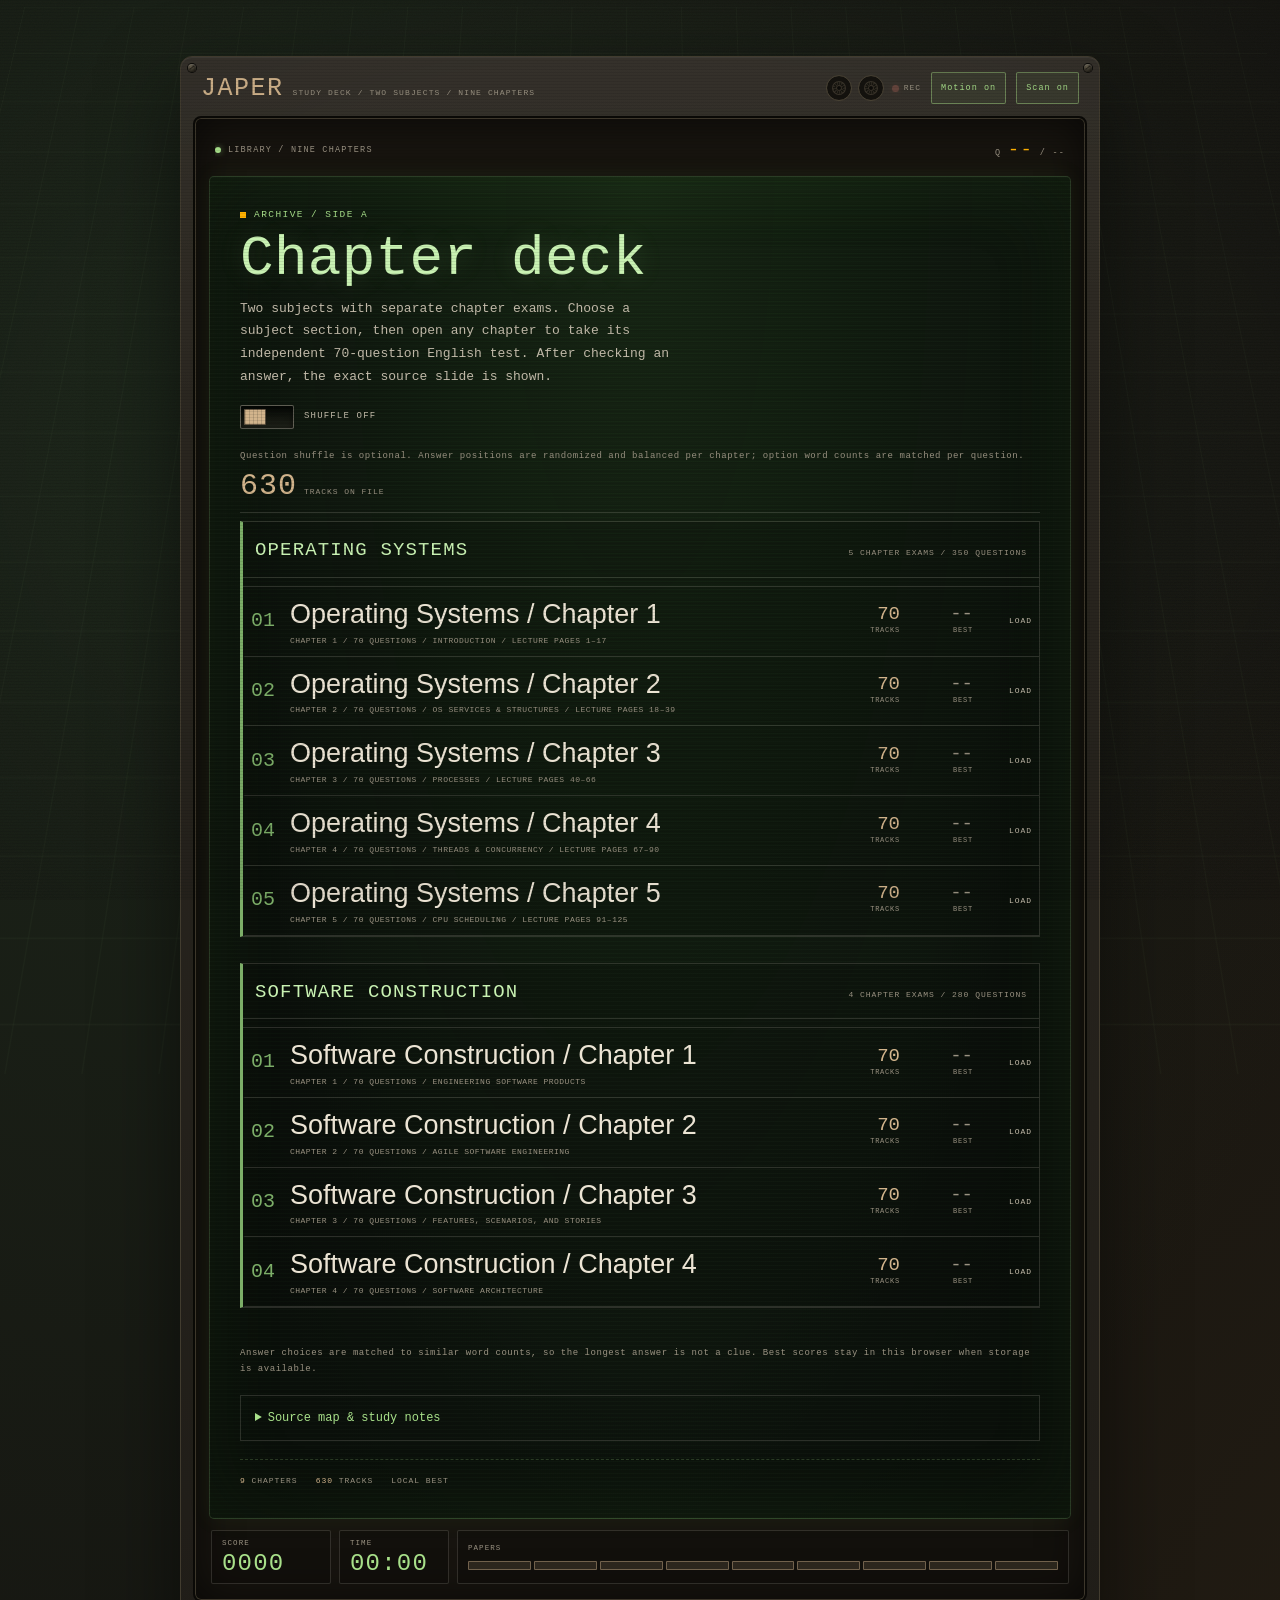
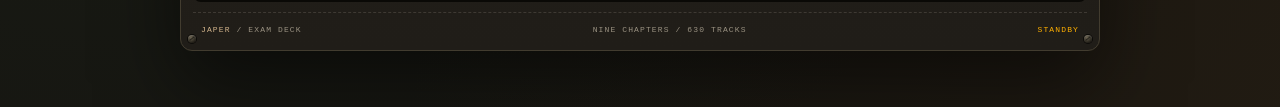
==== commit 2b652a03: "upd" ====
--- a/index.html
+++ b/index.html
@@ -5,14 +5,14 @@
 <meta name="viewport" content="width=device-width, initial-scale=1">
 <meta name="color-scheme" content="dark">
 <meta name="theme-color" content="#161511">
-<title>OS Chapters / JAPER Study Deck</title>
-<meta name="description" content="250 original, source-referenced operating-systems questions in five independent chapter decks. Fully offline.">
+<title>Software Study Deck / JAPER Study Deck</title>
+<meta name="description" content="630 English questions in separate Operating Systems and Software Construction chapter exams. Fully offline.">
 
 <!--
   ALL EXAMS / JAPER EXAM DECK
   Built on the Signal Deck design system.
 
-  Five chapters, one per PDF. Each paper keeps its own question list; the
+  Nine independent chapter decks across two subjects. Each paper keeps its own question list; the
   shuffle switch reorders a single paper and never mixes two papers.
   Navigation is always free: Prev / Next work without answering.
 
@@ -1291,6 +1291,42 @@
   list-style: none;
 }
 
+.subject-section {
+  margin: 18px 0 26px;
+  border: 1px solid var(--line);
+  border-left: 3px solid var(--phosphor-dim);
+  background: rgba(0, 0, 0, 0.12);
+}
+
+.subject-section:first-child {
+  margin-top: 8px;
+}
+
+.subject-heading {
+  display: flex;
+  flex-wrap: wrap;
+  align-items: baseline;
+  justify-content: space-between;
+  gap: 8px 16px;
+  margin: 0;
+  padding: 12px 12px 10px;
+  border-bottom: 1px solid var(--line);
+  color: var(--phosphor-bright);
+  font-family: var(--font-display);
+  font-size: 19px;
+  font-weight: 400;
+  letter-spacing: 0.06em;
+  text-transform: uppercase;
+}
+
+.subject-heading small {
+  color: var(--ink-faint);
+  font-family: var(--font-mono);
+  font-size: 8px;
+  letter-spacing: 0.12em;
+  text-transform: uppercase;
+}
+
 .paper-row {
   display: grid;
   grid-template-columns: 32px minmax(0, 1fr) 54px 62px 48px;
@@ -1625,7 +1661,7 @@
 .q-text{font-size:clamp(18px,3vw,24px);line-height:1.5}.display{font-size:clamp(34px,7vw,56px)}
 .source-line{display:flex;gap:10px;flex-wrap:wrap;align-items:center;margin:15px 0 2px;border-top:1px solid var(--line);padding-top:12px;font-size:12px;color:var(--ink-soft)}
 .source-btn{font:inherit;cursor:pointer;background:var(--chassis-2);border:1px solid var(--phosphor-dim);color:var(--phosphor);border-radius:3px;padding:7px 10px}.source-btn:hover{background:var(--chassis-3)}
-.source-note,.navigator{border:1px solid var(--line);padding:12px 14px;margin:18px 0;font-size:12px;color:var(--ink-soft)}summary{cursor:pointer;color:var(--phosphor)}.source-note p{margin:12px 0}.jump-grid{display:grid;grid-template-columns:repeat(10,1fr);gap:5px;margin-top:14px}
+.source-note,.navigator{border:1px solid var(--line);padding:12px 14px;margin:18px 0;font-size:12px;color:var(--ink-soft)}summary{cursor:pointer;color:var(--phosphor)}.source-note p{margin:12px 0}.source-slide-text{margin:12px 0;padding:14px;border:1px solid var(--line);background:var(--chassis-2);color:var(--ink);font-size:13px;line-height:1.7}.jump-grid{display:grid;grid-template-columns:repeat(10,1fr);gap:5px;margin-top:14px}
 .jump-grid button{font:inherit;font-size:11px;min-height:32px;border:1px solid var(--line);background:var(--chassis);color:var(--ink);cursor:pointer}.jump-grid .active{outline:2px solid var(--amber);outline-offset:1px}.jump-grid .ok{background:#233b22;color:var(--phosphor)}.jump-grid .bad{background:#4a2822;color:#ffc3b9}.jump-grid .set{border-color:var(--amber)}
 .review-toggle{display:block;margin-bottom:18px;font-size:12px;color:var(--ink-soft)}.topic-report{display:grid;grid-template-columns:1fr 1fr;gap:6px;margin:20px 0;font-size:11px}.topic-report div{padding:8px;border:1px solid var(--line);display:flex;justify-content:space-between;gap:10px}.topic-report b{color:var(--phosphor);white-space:nowrap}
 #sourceModal{width:min(1050px,96vw);max-height:94vh;padding:0;border:1px solid var(--phosphor-dim);border-radius:8px;color:var(--ink);background:var(--deck);box-shadow:0 24px 100px #000c}#sourceModal::backdrop{background:#000d;backdrop-filter:blur(5px)}.source-head{position:sticky;top:0;background:var(--chassis);display:flex;align-items:center;justify-content:space-between;gap:12px;padding:12px 18px;font-size:12px;z-index:2}.source-body{padding:12px}.source-body img{display:block;width:100%;height:auto;background:white}.source-body p{font-size:12px;margin:8px 0}.source-actions{display:flex;gap:8px;padding:12px;flex-wrap:wrap}
@@ -1648,7 +1684,7 @@
     <header class="deck-top">
       <div class="brand">
         <b>JAPER</b>
-        <span>Study deck / five chapters</span>
+        <span>Study deck / two subjects / nine chapters</span>
       </div>
       <div class="deck-tools">
         <div class="reels" aria-hidden="true">
@@ -1665,7 +1701,7 @@
       <div class="monitor-bar">
         <span class="monitor-label">
           <i class="dot" aria-hidden="true"></i>
-          <span id="barLabel">Library / Five chapters</span>
+          <span id="barLabel">Library / Nine chapters</span>
         </span>
         <span class="tape-counter">Q <b id="qCount">--</b> / <span id="qTotal">--</span></span>
       </div>
@@ -1675,7 +1711,7 @@
           <p class="kicker">Archive / Side A</p>
           <h1 class="display" id="deckTitle" tabindex="-1">Chapter deck</h1>
           <p class="lede">
-            Five independent chapters. 50 original questions each. Select an answer, then Check to reveal the explanation, slide label, and exact PDF page. All source pages are embedded for offline review.
+            Two subjects with separate chapter exams. Choose a subject section, then open any chapter to take its independent 70-question English test. After checking an answer, the exact source slide is shown.
           </p>
 
           <div class="library-head">
@@ -1684,18 +1720,18 @@
                 <span class="switch-track" aria-hidden="true"><span class="switch-knob"></span></span>
                 <span class="switch-label" id="shuffleLabel">Shuffle off</span>
               </button>
-              <p class="micro">Question shuffle is optional. Answer positions are always randomized and balanced per chapter.</p>
+              <p class="micro">Question shuffle is optional. Answer positions are randomized and balanced per chapter; option word counts are matched per question.</p>
             </div>
             <div class="library-total"><b id="libraryCount">0</b><span>tracks on file</span></div>
           </div>
 
-          <ol class="library" id="library"></ol>
-
-          <p class="micro">Equal word counts within each question’s choices. Every run has 12–13 correct answers per letter. Best scores stay in this browser when storage is available.</p>
-
-          <details class="source-note"><summary>Source map & study notes</summary><p>Chapters 1–2 share a combined lecture deck. They are separated here by topic: Introduction (PDF 1–17), Services & Structures (18–39). Chapters 3, 4, and 5 use PDF 40–66, 67–90, and 91–125 respectively.</p><p>References use the printed slide label and the 1-based PDF page. Some printed labels repeat or are absent. PDF pages are the unambiguous reference; chapter 4 references were checked against visible pages rather than its stale text layer. Questions include original applications and calculations derived from the cited material, not only verbatim recall.</p><p>Each question's choices have identical word counts and identical-height choice panels. Character counts may differ naturally. Correct positions are shuffled independently of answer length, with 12–13 per letter per chapter. Questions never mix between chapters.</p><p>Run this file in a browser with JavaScript. Every quiz and source-page image works offline. Your browser may limit score storage in private mode. Returning to the library starts a fresh attempt when a chapter is loaded.</p></details>
+          <div class="library" id="library" aria-label="Subject exam sections"></div>
+
+          <p class="micro">Answer choices are matched to similar word counts, so the longest answer is not a clue. Best scores stay in this browser when storage is available.</p>
+
+          <details class="source-note"><summary>Source map & study notes</summary><p>Operating Systems chapters use the embedded PDF pages. Software Construction chapters use English lecture-slide references and show the source note directly in the source viewer.</p><p>Each chapter contains 70 questions. Choices are balanced to similar word counts and correct positions are shuffled independently of answer length. Questions never mix between chapters.</p><p>Run this file in a browser with JavaScript. Every quiz works offline. Your browser may limit score storage in private mode. Returning to the library starts a fresh attempt when a chapter is loaded.</p></details>
           <div class="screen-strip">
-            <span><b id="stripPapers">5</b> chapters</span>
+            <span><b id="stripPapers">9</b> chapters</span>
             <span><b id="stripTracks">0</b> tracks</span>
             <span>Local best</span>
           </div>
@@ -1727,7 +1763,7 @@
             <button class="btn btn-ghost" id="nextBtn" type="button">Next</button>
           </div>
 
-          <details class="navigator"><summary>Question navigator / 50 tracks</summary><div id="jumpGrid" class="jump-grid"></div></details>
+          <details class="navigator"><summary>Question navigator / 70 tracks</summary><div id="jumpGrid" class="jump-grid"></div></details>
           <div class="transport-meta">
             <span id="keyHint">1-4 select / Enter check / arrows move</span>
             <span class="answer-state" id="answerState">Not answered</span>
@@ -1797,13 +1833,13 @@
 
     <footer class="deck-foot">
       <span><b>JAPER</b> / Exam deck</span>
-      <span class="foot-mid">Five chapters / <span id="footTotal">0</span> tracks</span>
+      <span class="foot-mid">Nine chapters / <span id="footTotal">0</span> tracks</span>
       <span id="footStatus">Standby</span>
     </footer>
   </article>
 </main>
 
-<dialog id="sourceModal" aria-labelledby="sourceHeading"><div class="source-head"><strong id="sourceHeading"></strong><button class="source-btn" id="closeSource" type="button">Close ×</button></div><div class="source-body"><p id="sourceCaption"></p><img id="sourceImage" alt="Cited PDF source page"></div><div class="source-actions"><button class="source-btn" id="downloadPdf" type="button">Download original PDF</button><span class="micro">If a printed slide label repeats, use the exact PDF page shown above.</span></div></dialog>
+<dialog id="sourceModal" aria-labelledby="sourceHeading"><div class="source-head"><strong id="sourceHeading"></strong><button class="source-btn" id="closeSource" type="button">Close ×</button></div><div class="source-body"><p id="sourceCaption"></p><p id="sourceSlideText" class="source-slide-text" hidden></p><img id="sourceImage" alt="Cited PDF source page"></div><div class="source-actions"><button class="source-btn" id="downloadPdf" type="button">Download original PDF</button><span class="micro">The exact cited slide image is shown above.</span></div></dialog>
 <noscript>
   <div style="max-width:560px;margin:18vh auto;padding:0 24px;text-align:center;color:#ece4d4;font-family:ui-monospace,monospace">
     <h1 style="font-size:30px">All Exams</h1>
@@ -1814,6 +1850,8 @@
 <script>
 const SOURCE_PAGES={"2":"UklGRtT7AABXRUJQVlA4IMj7AABwYQOdASrXA24FPnU6mUmkoyKhIlP5cJAOiWdu/G4cGM9S7QA77wYf53dbyP61/f/4D0pOQe5H4f9z9Z3+V2f/Df9nyT+av0V7Rv9J+0XuM/VnsC/rf6lP95+tHuj/tn/V/ID4D/0H/Z/un7v3/J/bb3R/2//dftR8Av+A/4vrPf8r//+4t/i/9d///cF/bb/6+vJ+9Xwkf33/vfvF8DH+J/7H////HuAf//2u/4B//+uH8J/lP9L/rH9l/tfmV/M/6P/Zv16/rH7H+0P478r/XP7R/jf87/a//x/u/rp+BP4v+veL/zj9w/yf+O9Sv459g/u39g/yH/C/u/7zfc39Y/vv+Y/Zr+t+iPv1/f/yn/q/yC/kn8m/sH9d/wn/L/s/yNe4/3z+7f7r/W/6b///+/zeNL/0P+U/1X7f/v/9AvrR84/zX9v/z//T/wHuB+nf4T+3f5H/P/4P///8H6I/K/6F/dP7z/l/9p/a////0/0B/jn81/yP9y/x3/S/v////6/2F/m/+n/fvKE+wf5H/uf5f81/sB/kv9G/zf9+/x//S/xX////34pfv3/H/wX+S/a32ofm392/4n+J/0X/4/1H/////6Dfyn+i/7P+5f5f/6/57////77rP/1+4vx1/an/9f7P4Rf2E//n+u/[base64]/GzJkyZMmTJkyZMmTJkyZMmTJkyZMmTJkyZMlfdW1jHRrq/[base64]/Bl2UuxPj7exiAfwvbI0AW5YkY1NRnfi3KXYnx9xJENT/cKoXKG11f8aVyL5LkXyXBxlGvpZ2sKYUwphTFE8VWEk+QdnOC2Y60RWBjPJovkuRfJci+S5F8gPtN8hhD56iAV0b+Ci/HBxEFkzu5n0+2RzBrxvDs/oD2mktpfdu5GPEihdLytJDhyZOb5RzN/Us24BhPUJkf5OynR1dgWQCRLqN3ktGmxv7EEQKyASSXcsFLrkOVGPBXu/GwTLooEtFRoQ7TYR3NvihAyJEPY+xh9n8rkR/[base64]/VX5iRCBSTgVHmeyuRfJci9rzubftHSyCFjwOhGk3sJSh9OHVPeVcyND5o5e3+EZf44gnvm7sMZLAXBkwkkqROJaI/6cu7CfDANvbsBUElFjrAbKsdpAPVyvv+6QVLkKanhwdGNywVrDukO2d2F9uN+zC1nl0xVLjwCuXKvrS4ls6QuBUZi/4EN6uYfc6Ho0oneWPkLJjqFMRmobK8k8RlH5npI6iCJZpB4GOOfJhKry+nrB8tAVGF8aVyL5LkXyXIvkuBGtMs8mMNIlOjCULsmeaA47gKBFkSOS+jsGpE0Acju1dN9/xrB1J5/mlDCG7VujXV/xpXIvkuRawrL/krKwVrkey03c/5Q3v1oIFuPoM1Aom0uyaPiQqyVG8per3n0Tg2URi5yv1qV3SiX7KcszWh1usXYqv29vXhFXRjo11T1BLdGur/jSuRfJchBaT0fQ0NLJfFZrNeOMpi5KwMjnnkk49JZP3knFlR28kUGAeEY9z1mnUEkaWJkZiCBPwfJBim8TqWyFheUr2VHSWdB6MIxXCOA/hIIp5vIRrrSJkFnnp6XuBAuJl9l8/83Q6PM9kDYFR5nsrkXyXIvkuDjKFw40XtvxlniUeF/VLo8xqCxeWJqPYnrNtgjJDcx28ewP6E8V+2DCYATht/6OdKteBDsowUWVba54S1M7MrcwcX5vlylOguwUV891ldMZYc/QcqlnPF7VMEbWLcVcEhohrrmbsYY1434aDLTYEYaYeqC/KwXio8z2QNgVHmeyuRfJci+S4OMoWx6OQrdyjA97OAvTEAXk8ERNIjxX4lxUeFAuNPW3mbsGwWsgZzgrAzNIR384aWPMPkePmx8OFDnSboY46W/iB/nbZnenP3XqGA3U+U2CzseKZNC+S5F8lyL5LkXyVnPZHGBLoGIe2oaBZcUDz/iSdbrtEzc8YLOaVrtaV+C8esCqcr2bMDi5xtJIkYIIFlO4XQMJytw5vdNpDcx49kDx1Hgp3k88kkLlJwyP4/rc3HAfDr1LnTDl8w0CvEejSBVcNTJMRLdHuPJKgVl3OdAx1w1+KhxAzYOClWaglujXV/xpXIvkuQgtKH4AvQYjq48EBjyfBFDpSWSnOPoQ3JFSBv8QOBUeZ7K5F8lZqCW6NdX/Glci+S5CC0nkzsBdYzac2X3y6EaHt4moEnZcq42Fa9LQfl0cqYLagjTfXOjogtLdExrq1qnFygAP3YGI+t3nwO6nBqmpdmOe3otHcnqcNCkOUx1Ioqc+M++B7jEu16ylBmJDPANEFmWQHbg93dc9T+lD1qlryvruW5D7B/lmhfJci+S5F8lyL5Kznsud8Z98ZEF49HPty5qvRxy126xKyGkeBAYcOXpLSnzieGHcTPFi7NMtksSXMiVLfyA7x/QeJcEEZz90FpFLCHVRAlmvuE0/HY32vSJm1lpaoSgyJb11yt8N5TmkpXVWg/88fh+PtAIJUBelUFsGTOWxPZCGkKdZiAAgXfFI3dL1HIGur/jSuRfJci+SqvOAh9sjwB0ZJVKpeeNZSE84DA2KMZK4lvxDKs6M6I7Jcug87ksCa/eybGxmsnxrwrPbvD57QVy33l2RtRiT6fVJ75povVi24k0XRUgb9RyBrq/40rkXyXIvkrOey6FH1e0Rxu/N5ji0ymtnsrkXyA2BUeZ7K5F8lyL5Lg4yiPM9lci+S5F8lyL5LkXyXItXecCo8z2VyL5LkXyA+09DCi+S5F8lyL5LkXyXIvkuDdq3Rrq/40rkXyXItYVmh7K5F8lyL5LkXyXIvkuRfIDYFR5nsrkXyXIvkuDjKI8z2VyL5LkXyXIvkuRfJcNTXT0MKL5LkXyXIvkuQgtKH8aVyL5LkXyXIvkuRfJW5B1VOyCKruRsTXezIplE+/DVsuhRfJci+S5F8lyLWFZoeyuRfJci+S5F8lyL5DTICgV5K2oIdHRmZN1r0hiNxY34VmNpC1HwEoBzIaiHVSt0a6v+NK5F8lyEFpQ/jSuRfJci+S5F8lyL5553iZJLCKbKFwrbIPvC/teH8MRiTf4Brq/40rkXyXIvkqrzdTNU1D1lRtWBHzOr2qQD8y1K1J6D2tdWy7RuAmnUKMsgnb+t1S1lwsqWJCQcY844QAtb8Nzg6dOnToiBkZNOqlzJEiRIkIBPWlOpKgkeu2dF/H9GQhgTqj6GWviE/SLvkgi4t6w2ux+pv4fpHiQnkmPSqWp2f8xVRkL3JFE5YJvMrdGur/jSuRfJcjNaKyMs8ZD1A/kwm5DqW8Mxy8Mxn8Ms3hpq/[base64]/jSuRfJcguuA3klmgIt6B5WBUGTT6Njmhqma09mr8xy8Mxy8Mxy8Mxy8Mxy8MvgmWv8aVyL5LkXyXIvkq0iZsREu3NT/zuEJ+P8xjaj7JvSKUCJ961OVVWkhcQ0TZcEnUTxfuJbYe16+oXqputBpnLI+MRrggEG+eyL75ok2giq9FI5U/HhWuz/A1EGhjYzLDng2eQP3JvKvudEGCmkS9DAgDUqETAuorgZub8zL5W4CQmP6nYl6ZllojPXVzkaIBaNU66RAa+gGBIgFzHmaYxuTOZDyVgLzFaIy7vuu3RS8oNTAqPM9lci+S5F8lwN3qLqW622Js4jf1nNPMSwSgVHJSgvbw/0UOqFlo+7LrXS7yXnapzX2scM4lLm87+Klir5+WzL3tIYzOV3TBGScSSsSNa/UdJZgli8RrqgxMS2VJgnXCORJGjNFW5LZUCPuImqK8C8Bc0I9jyh9yBX/LFOsKBs8mXZhg8v/6uRfJci+S5F8lyLRc0WqAkrA1jjEbT1QNL3avlNDCgXeM+5M/+VxXuSYpyBOg/MIrkDSv5a+m+eGmDU0oqA4PRZFFf3csmXb8oeKFfWYrnS+ZmS8R8Y5ivffdksTz/nAuyQTuur8TtmWplYnGdysndtqfFp25iwPSWJu5UEk4pde1VrKtzIrnucggmeheK7OnLPZJ7CBgyNHZRPF8aVyL5LkXyXIvkuBu9SPiwNGMPngT1O5yXF9ZaLGBgpRQEeP62bCxkMI3+IAb3LCfpYsERixFjZN9WFKkIhAkr6x9awwU/C5a/qO3w3MzHVMU531V/xqtV8CFQekVC00umTcCpRVXj3hC1yH/SimvRaUFkShV8DZiMEhwHIbEQAY3nADw2GDYXyfnIWhIBqrliq6BzsPQbqCW6NdX/Glci+S5Bhx/AchvZ3iOTAf+/YGIEhR2nJ1kGoAUKwnjNFzhHzifsBQ3nYoe8xxj+WNoLd4qbSW7LN2pL2uQNdX/Glci+S5F8lWkTO8dcp7UBz3Js9YDJ/jnKg/iwBGTVznyUmyrLHuLNd7YnIlB64RX1tWQ2pMDajLTzmrgtrTudNxWdx9JuSAhcShWnrsStGlHcr9MtBrRhyvjtzlEKyWKkDFugtCQDWpmoU0VGZc8+x6ezfiFC/[base64]/rh7yDbQ0wxJrCek+gFhc5ZqEi+EX4dDGoh+J5wOjPydl070Btv2CHi+4Q4JMgGF9VMGwoNJ6G99XvWnRlBDDcMJcfw9YJs8lkUv0Ae6kZkdJzECc6KQWYbda81qQQToahPtJWio98wGcjR9UAxHajzBRc02xtJ/adHDqkHjUEt0a6v+NK5F8lyEFpQ++VlGNhtTxhgAIrkFfibaa4d4XLIRQiiY+Ny/Jo9Fk3/Nzlci+S5HRqLopk0L5LkXyXIvkuRfJWc9ltetldV6XuVGG48T8Y3Ppar2gxCyhEIU8FC5TOuDHTovddwh7lM6vYdZkXs/U0Or1VEqGfZec66xAtBHMoWJ/Q9kuVicxQ8D1p6bsc1T2CJutYt7ExBwT2ueryA2Shq+gW8ide7sGidXgMTwVqbcDqrNcTBGxyL5LkXyXIvkuRe153Sa2yePfDN6MYX0UXXoCb+QCKqBYrNxCRmszWRSuco7zlmSF6UaXJx4V43ivDmGzzVs9E/stBW7nBzRzeG3WCb7b+1O0yabONWSb/BKuggDG2IP04ao/EvWf28Sig7wWHhItEDSuLQFGBYD4nIzb/J7wkE3zPZXIvkuRe4d8lZz2XO5LZ4qPrzQKlLrCVvDYKp2DgV+Mz9PwMEl5Y9ttFXBorVRM8Ax+pSjr+Y5eGY5eGY5cVMmhfJci+S5F8lnYqHv8ZHnZIx/RqgqWQmKxoGsYh8ueLh9ReveS0MjgiiSC3M3UmTdr1DScx3e/[base64]/4CZ3rQuKcZyOsz3xVsvuL+Qs18KTdMrOBzCtc9TQfJuPwQdD3xtI6ge2ILHDDTrsktZZVz3EkTdxJTWmDENjr/XFPIYt2RUt3QWOUidrqDd88D9YSuPU/T6FImfLrbYrUDjoleiq9VV3oXLDUJlbo/rsX3ZkThk0XyXIvkuRfJci+QH2m9B7RfwchEhx9G1/54xqyiBQTF2aUZzkG9B3BF2z4SP+TO6qwR7+HNMfFqESgN4xrWwTaKXdccA2lXEV3Iog9mihEmaoKiXoWf8opr4K6yBYHkGbJGul34urAuEwwhE72lv/[base64]/y98aC4sKGSZD6QGU8HhmOXhj7/jSuRfIDYFR5nsrkXyXIvkuDjKJMpIcY3cFu4J5/X8UkI1ZGFGdzmLZyO4dHrjxqdn7SejxCSMFECDF8QiXjHSjEsxweiTkWzSCqC3JEOrhSiJbyt7Ym5NLnXQVyfxNcBWGEhTq6r6lqrEXHyi3Ze8EzA81V5mfQbmkx+zOJQJbOUur/jSuRfJci+S5CC0ofgkKO48O4Qe9zk6U9YXgSqxGtodNY+DCvMo05EkgiS+cHP1f6i8AdI0jtA05HWIZcnGk0s0wpUpOhQwgNqPI7KcdSdMIVg37Rj34ihCEyfmClWaglujXV/xpXIvkuQgtKG/hU8Jx1J9YgdPTZagKCKrB6aQLMLr5LAhp3u4WE+bOQnMzb0sirRHJw7XcckctQUtcvTScMgLDsAOYUDPhOpk10FFHBJiPWmZupz2t2eY+850ryWfJyNpNcgZTb+n0ZgMywEwm5H2uG+lJ5nsrkXyXIvkuRe153R/ljG7Gh+i1IEBY2IpQu0J7vFFwZ9I0xPvREIp9q0E0YvUTKklbjdF+b0ERIoDB+F7ztKl663mmSNdpf5vR/Mx4LBvZdv8KL5LkIFJOBUeZ7K5F8lyL2vO6SW5JsoDO0tvkNfxBT2R+YS6Hepgh9jCGnjtNRX8BfAWQXo3B3MbWmffT2PwbORW8Wp1nLrg8rdF8kUOfh66nMhhsdGur/jSuRfJci9rzukoYsJhNyPxvVV+Y5eGPv+NHaB0/8cMiuvfcN0/oLKdkZW9i1e71aBg8Y9lci+S5F8lyL5AfaehhRfJci+S5F8lyL5LhKujbkbR0iFFlpHJDC0cAW4UdHMEb0DTTn2fqa1N1EeZ7K5F8lyL5LkXtePowfMv2RraO7VeJNefLHxyL2IUc4FRbiqK+/mQOWPSnKaYFytnG9hqfTheHeAVNVMzA8vkuRfJci+S5F8lVeIMQ4HbACIIf+n8995yzLhG42jFAclMypNdZYIq89sQAgxNh4kTH751jyj/5DA2jzTRw4cOHCwBtqDRC6o4cOHDhwf97QezG2KLPa1tFGshb61Pk5RokRqVzJm6wLnORmVHHM8wBxqNM4PhvJt40t4FR5nsrkXyXIvkvUdepBbrFPV/[base64]/9k0AAAAAAAAAAAAAAAAAAAAAAAAAAAAAAAABaewbH0yaKyXfeVrCjsH6gk07gJrj3mVI1l3UkrGwF/vgi7b9ev6mYe+TJWXTtdmRe/AKdV+B2DcCuBN/gu1GL5IguAdKrkZ6280wTZB9ZSJwA7gjmpJMkzvbnVGPprAxOgKxzh060F3AFdEV8s3R94oik4lB5HlpnRlOrwwgZRsOqWjif9Q6HBNsx0QPfQwbE9N2EQUmSmm0qabt7978qHP3bK7VmCy5l1AJk/[base64]/GswaShDo0UyZTIcY0VZVjArv+8eA7dsoDy6usWiKMimqSsQcHBw23MWIGzbVKX692oc2U/8g40VLw6PmjgLOrthBIrjCXQyr2OXDFs1HB46f+ORdIJImLMAAPvLpCut8/Kk0nrnW9HMtzXYeUOZ0qjnbZq7Cg94XcPgozP72vU4MKPJEz3bVEibY3lqQ+ti2zWIcL15QqXJYRZSe9wTn/RGJtIc8urIA/DEs3YV6vC5fZwKgJKgjgTcL5hBPslEtx98rX6BpMLwShtoWjn2se5WfsBrCiVN+cYY87xZKDZsD510cHWwhwAVqsmTU5FJQe8Psb8FNjgjv9qK6Z+T4BRKJTWJIy+z/Vj7RJf3ADQdUCeIlELu9EZUSAedgNzALJ1GLQ0PFD8UweM6kzPYaNx4+6rWqrc0uFBEnRXLjCdcK7fwcJXALYZ8QzYCwuZDOlDrQSMCDjjuxKQ/[base64]/[base64]/sTOFFFeHTKgl1Y9oC6U+sqOh+51SNnolO/DIX/wl0tB9aHCTlxg46Yj1PWlAfMvKgdStowy2+0vihG6q537jAh0gpYUAYCCJFcEk5aFVQ3keQj9vTOW99PrLI7LyXiszqWInIiUiv980EVfjYzNaZtLp6QypX8WIE65l9Ynd6mSTJMNA7sUxj9W67g5codhmfhteKxklx3E5jVOAn+7iHTsuocUky9m+/q/e8boGfV/W1fFPirAnl/PR0chaOVznZ4ygdvnFCG9UtVst+olsH8mlGJFETE4/0XFnxED3rbsbkDGUtzQ3+7/iFZDqQjwEFSdqCeDM2kVPGiVU20VS4PP1zletN7W/ItUzYe3KwzV9y33bJfJ2JSG+zBgwFjhZl5po5HQzxX3v/HYcw7+FLYW19G/[base64]/RnLWJ1ZuMVWzJq77w2op4d5eWZc59RDhyE88vpgcLmhdCusDzGygfZf/5Sp+oU1p7jkFpEW534ydaOA4xk/[base64]/AC8j5TC3LLqSvWiLG3VHWGmxYLAz9k5jwq2uk7KVMrVD+owFJV3tvW2+oAx1ZJqWqUZX2JTE4zv8xRukU4he3WWHLC5jIVqKq5P7PxbFUSXoOpO8e73iXwZY8Qyi8/xXIWXhBYgNa8cQL8qdLrho68cKbT86HPp8oSyQVACtnp5H+O9y9mifqY9chfQDea/B0OwoSWB0WEAAydrgoXH2jR2nGzfKvFC4+0aO04C5n0tLnND8wTfBpr0DFp+CLcwZneKQ2srHWUzX+4Z0aDSZz0PiIFsXA1iquhBdRhvQTY+4Ymx9wxNj7hibH3DE2PuGHTu4+lwDkHNgnKrjB/s04AAAAAAAAAAABeSYsIaKL92qVLxAEwGEcJicf2GarvQyr84Qlg5JT6bMTanSehTPHOOKAAGYvspl58MUhzIFm44VJhLkdm+lxGzFaqVCRlDnSUVa8qlYboKpu8ulbcvjHZZDnlsBkJb8w4j8IhE5JGliVxUu+TRt97LvEWqPMZLTZ/SH/S+zkX4NAqaqaC2N6IqvttgMr4C814LHmwI28hFCMX8TIlyH6Ka6nERLHiyHSpjga5a3hM3fphehjafqz2k4A2MtsbKX/rgvHSRJBOFfYd1BmjWLX2ukr+4SuWE8ZiEsYIWr1FaQPguw0iAOItpf0ajsvIvqXIJqqkvVbqCJRGy2iSV6Us2FN7e690cHDgMgp+Pubn8dQJMXyG6PCEkpPPVOvmEoGlxBTZl2/[base64]/DN6Pq+hKaqnotoclMPPLAM2y65F0gv/foMdY+mei7zy+CiEwlReaqH+nfWVOk3g/asj5Yfec8PbgoXVLw1HtULOPq35ZKI6GzvU7kfLcA+bzZnDDczqUe8kTPTe0/L4CdGTtWOmdg2BmYzQ6a82CjPyZTpWbuUYDxH4rudFEVtfbfAnHVDzg0xVtl++LMsD8x9X4hQAjADegyUU1HGikN0eDnZhvBXov/3Z5HVLpcZ7pVJwk8cn4PqbBVhvuIEAF8WjRD7btJ1tmfs+RSiVSBK/bQtFkyrChBNZGI3vXDbuTmM9Tbus9/0m4xdAoRduwDdj1bKG/GJuAbdv6TLz5In9G4QGTLwEc7LUC5RYjy07b7PQZF92Nj3OKQGi5kUFAJL65bpPQ5sx6VuugYC242kKb47YGR6Gec3uV361WU3TB5vU6KDmjinPEGtUmuPHJFVXLD0otCtihewO5ykGdesnpzgceywj66yjn+aZ454juLnPygk9d0Nrv7+/zj4DS1Qz2P6iEG29XuvMAIER8KTYy6pH7Zd2WAnH6Vhfp3w/NX5kwoVSEFnVWawbqd0FZy9gUFdhH3lhN1pLIkB0Aye5Tj8cI7eAEuY0VIz3bOYKRo8vdplXX+CexLg5UdeRxCpcHxF+nP/ULxCw+1aFi7MMReB6n1sk+OLPhRCe4fl7/+FqaHxUkAfQ/9jD+3CoeQO2YcSf9uGjeKKX74adTe+1VFV0HafGQvFnymDhPzZK/KDMej1xEfInCtqMPgKABv7tt7zyxQS7Og2gI2kfmJ+52y8xkbMhEi9wwvzvAoyYwQTaIGzo1AwC3aNjDTjzwGZwjgm1nhxiaqKNyVZvLDY/[base64]/tSZgn1maN1PFBz7d8Pjm39DzlpFRWstCa1CVCuZ4+hcr7nbNy+qMsOBE8dGqYSdM/G3iSplUpv26jL9qX5UaVAg0CqzcQHl5X6W8ejz2slUThHZ1moxrxsg7GFV8W3tkTfjTQrP0BZ7RWyzT1wxjSULYNpGSP/9hsv5xh1Hcg52rEqKxtJtbJag5xZ5KIAE67cu2WkCc3qadW/7kFvx7bxEiC5/GUsvw1g/5aEbiM7/mcM12KQx0nDp/BLAhUNW+DqHtXax1Ld3TSTM4ju1HxzMbd5YjYBBJHj7LMybjj89VIitcodoPMm2NbsOP+PBruyY1QGyMgQPFu5GwDPOsljdnzg4Zk2Uyl2fFoNHE1arzpRNijECetoQJCGGB8CoHsjKLKUQQw/5M731I4t1p9sVJDx5JC/P6WKhWMEcf7zspjbeSTN7edOeOQcAhSbnbE/3aqNV5+Fu3LILl/N1+NBbiDWXwxqkd7YaCC97bZ7J/8+GAKZiWojVjtJ3Yhc/eLzyc4kjFt7eQkYEEn2FyC+yYZV8XtKUf/CCZiizXqTcOS1dH5/tcGlWV1ra7lLSfqJMoiFgv9e1geTDLWMCKz4PnXRPtlRh6j3qrHBFT8yYBtOQTTTygdoO9P9Da/TfWYuq+yQ2CODFl5eGDXdh5GSUUAhuFxouU7lQqZ8EJA/CsIgZy8G8RsmaOGt+oJwSDCVfo3pOHDWrXZTzmchTg6UT+rdtMf7ICeZSGzh+s7WllTkU5WGTgBF4rOz1A1P87yLeyxRDZKUIQCeHB7UQ3qTyywdrGbmAqJzjl86AwMTPO/+8xXvPE/QRj7vrTSWgpyJgxWM84LRYu3SLfAwh74EWVlzrHIMlbEETmcBgy46b73lgCQdBgKGEmciQpImKw/1BzT1iHkjSNhV/su1JsUfqqIySTYeULK9+0+7/lO1ZOOTh/DJPbZBDXFBs0SdHLKMHpbd5T/fG8GXyQaDB2sfpSSyA36M3Q+TIOGR6nT/MCnmpvsuWUxFUDABhuPfRBSbo1ViVrc+i8FJd3zJeAZBQVIls4iGjIlh5UZI9khCCIMBaeUFigBSrgANuTci2HOIkUZdJ4/WAtGPr0GHtQrf3OzMV8xZwYdqR/KiQQ5ra8LwK2D6xJHfHQwo2ljxpRNSOXbB0o6K/MiGpX2p0eVqEPVKRBpYgQVjGQnZzvtPDwXUbsSwjJrc6OtZJa5uQV5VFPx0xFdR2jM74yM79eKNAlsrYWhR8Ij/ptV7MrhQ9fq5fyX4ykn1ijV7jIccGbMJp17tiSgApnl5IxPXOt8/AdK8t8ZBNgJ1mNCAuEMj87dvWbbq1tXr7buut5MG3l/6ZNMj9K1GkCTXOGsgIpAA4GRlv4SU41C5scnqgQoTlWwSG87ElxJ9MMYPXGDwhnVAd7gP4QjYnDcBu0byYIPasNF5gnrogBzCaDji7rGrZpE8qUKBytjqQx6fgjLH1wF90FCibzLohmwab6/P4U1wKI/JaJKlo+D+etPVg7v6j1r9KIjNVzSTVfNKu/FLheQHJdzjIEtCVZMDICeK73V/tZMJI/n+BiBOkFt6iAEpBkjtPJyU7lG6ek/kWWMlF6WrgP2v1a02uQuE992BxHV8Y/0HBgHuMsEFJgiVEd5cOwrpjvu4p+zZnyLgAW/fIkbYqX9+WXtvRAZ+Ce6oiCZ2ghEl3Qb4wJTmNJE/L8IdChcWxMKRBw/je9fpAPAGJVY0kMlgCmuovsEE9ZbGoQK1sOT1CwqligHmwQ8krCZckO8GKodUluP8xeaDuNkCsDQXBT47M88bIGyYPpi7VhmboiQUeSVMyhjLHRyH+V8CqMmKOcW7c4e35+Xtah0kzQqbBUSLXolIl/tSzD1P+CAXKxUL4BPpEQf8IFVuL9vR/d1A+ZH3Z/h5UdroXHHA+O5SbLe4Oj29zNpqmN5f1/ShR4jErYvupL8tQi9BVVZZifTSLx90yUhO0GCTK8jgwabqZmd5eFNNoHbeeWvV1JGJa6mKzkNNvia2B3eXJ51tP3po8DAD73KziKWed/3C8W/JdUrDy36+r1fJgXuhYizVKauSgE47BB5V7QCm98Tc/l61hbQaC+DJa9K5gZPrnWz2ipIaQDFq/aO7s+WNvMChP8zxc3tfmxrwe933Fx3YYTUtmBlHXYcERi5eqmKTKnUHoXJbR84l9dQACQ5V6eAynTsUElseV6gdM1W0c3B8YEs/pZKU6PET9gGZYxQ41jGMIuVtrCCLeT9LAtU/c+JE7Iu5W6uTLQmp0YQhCiXF5Sn8NDcdLa2/vTyUmvr2FppS+BXut7jVNGAFZB4mbii8qv/BVZ89FGAXKIupl024dXD4aHRUN+t/0OYEcMMq8qbzkocsOo+NRtwP28JGVuO3L7mehbz8HQTPPsG6BEyZzrH0rC0Wszjh0nPDLGNAhtYToCW6lztsyHrg9UUAWvLAzD8Rnu8REdm9tVFuOC9rrN2bIcgU6aOSUewCMzxc/UJXfu8fZh6ZgChwBFs1G+9sOs3Mu/[base64]/VGpOs9z5yhTy+sDqhT+vRHlhZ2Ats2b80eKw19APx197NUM1BkZHB9eoc98YziDxvrko6GtKu1g/JTqPC92tE1MDRKUt81E3FfZOOIqNgqP/s1bvj0QuahnlwWC4slqfdmAO10Tb9U7Z+ojCPJcVwaYgeohcDdP/CGILP0FwrmXyApTyIH0jcR+Y0L1gw4Cx5In7B3O5niWNFHFbybnbjGBWan1CGuCw5S4o52Qjyqcl33GueCJJQywHld3P+ZtsZkICaLVUYuF6HL9+AQdyHjGMwlF8pnxa970aio7RD7N23pM9MMrtZZameAyIGeYIIliF+aVFR+5jy/lbzwt3UWfuxn+Ew/2u+QimogLVUAG61zUJ2XROIXK4ooUTCsUtrAFbOtpcbgwDSWpqL7Az0J+MV1mnE7t7+fYrEPylx+jbvPdrDUnXVFXEnJewcy3cbG8WO1AeyjZChbGjfF2+jE2BUdRqOvbeLU8ecFwK3rYz0G2L6TLKRPjwPI1CZENgmjYl9xOpoCHqGRMsDwPQft/7PwFXW5e0TQ5CoKylTY/A2kQr37ltYpyBN8i1SfgOblUnAaCPTChG4b1XekSGf9Fim3JbdqDcOixYec/DVmPUP2aYBP1aQR/YjqyYbtZWVnHfxfB+BOWTScVVxXpTMmIqAdAXxc6fW8yVr4hpCxGGGubMW1Pwl1SGGGRnZPOjRztDjDk03ES6KgCIudFlvXY30/zydAuA3RR1H+hurWSpTlSkY0eZba1zgrg/w0kmOEE5KGg3vmuiGRW4n4uGZMYg39zOfcM0hnzUOr0IPbx+dROSjJ0MNgpvnrRNt2nzvcvuFvLtrM8cRWD6UCQrE5+ls6KxqjfuD6FY7zqnaPH72sIocjoLvHvNxMyQv9wTtCaGdLArPcts/cTGuc80trAxavW51vJIOi3qdpDLMhuwmw/tmtWcV4IObMbm3wUyh3KXll+yEfXDSTKZAsDAMoOU+MIumNTyNtN7jjLst3GKveeuaa7mm6ASvqEfHTQIs3cOGwPkS07w9lgvT3eBTJbeiCiAyF7JyfBwYZ9DrhcKi5QVJuZQefOjFAe7auz1UCFR/yRrIFnh8GBNgiTy8jjpqvc14Jxgm4n5DGf9gyBsH6le/awTUDaiQeA/9AhUcz07ue2RObGrA1iZRnHiFQWmOhMWEpjRJlnh5N4kKr108+30UNH+NN7LBdZVWHm9nb6LufWfLirFPxocR/Z83mqTQUPZ0i5M5kwTRrJGbKR7WeLb/fNK8f5J1QB7AVwtpsN/sHPsP50GES4hdfxv8aDDqWIxRE5JpA7Z+Ak72oFAjHAojwzZzEJ7fLj01owGRzHcg+s+obE0mjUA41MKyUU8LL/ev9mUdUJE4aW6d9cnRJERZTRA4LKOPKAUAhyP1FQgNyvVG2ap+6azo1eRtbhgqlAVdsjjpO/O80vkQbckElBJBB0nDLrMD1yMs3UWLjfDiJO1vh5L5J/PCJIUAoptK1lHZOdml9W8Nr1+Y/jQe9f9oJHGnK0MMBUQ+Bdd/NIE9v/ozv0uZmuZbeHL/CI9FqAVGzvFNHHIROBIadDFVJ9SrmLkv7oWiemlFeAduGMOQODq8LPqJKuZB39kFYg/Gc3upFOlT3TvWfRYShsOe19VmwfKQnHqfHpsKfbwkJiX+tOl5W3cQ0QbcJKPb1SfwCxx8Nv2okBa2abdNXaNlssmyuLA/ghWt2Rfjv3t0/gIxDQ5SGRcfyWmKyl+DOfxDSyc7rjvRx2hR98ONkB2yQhwPOqSvpXlWOQ09Mu8+kPeVL8RHo1I1+PAKzByng5MUWrMzQJC25JtUXv7NH/2GEYyYDGsTNzWkioc0eLwu/b9cZKm6+YvZQ4Eu0PBV9DFYqSTJYq953I1ZmGokj8jfI0I6rlaDzz7+HLMEjrBVHIHUUBmZSBqfvJ7BKSz9qHElwTMrMnLD9lUkk1zkbQSs3KbUl2/I7U0bPcP9VSDMzbYJpNu+YGpJ6fkpLo3liy0BURWHP3lk7qLCyPicDIA2qM8YHImies967OSfgQL+l4BoaewGzuUzLC1b0TB7IT3IRFjPwNYsoGawXAD1bJObNgJCN8VTUzxdWSxOfHWGv/1ErjP4X8OwIfvso8on3GttVZugIgtu7ARaSepwuDVLHcqFVIk04seT0mLgKOQSPS1hvxviJfOJ5PTi2VD66IoUWgxGNT0+Ysg//lQi91VMkxOfR4bHazNMDt1hwHRD1991bG8AAROaWJH19nbmvEku/1nP+iY0wrS81h7hJeKeM3Bu4PMv9FqqcblpVK1AfWNRwKKVChiVPGpaHdCVTwjbb9e/oD91mqf/N7Qm/WdqFbnUfzZqBOhpxMjSyX3r1oKQG68jiaMMUZbRW7oI9IXlGA/+JS0gpKbpLgbjc7lF0e64Qh53ZvMs8Hwht5kdwz3ugcvPhDiL4+x7uU3l8Iu9qnHPN34S1seBK6jaXtjX4Tpc2TyPqPzOVLzQSUZujPNfjBEedmPTP3yQrAIW8mVqBKOmtl5kCwc0boF5S0/+ACTRVcsKw/LCJDH4h0DsESH221cw+xSHvXOaJH1qDiRvxRAItl4vTTUkfIyRcnvnNbaLvWHP0EzyR5v1M8IFVHWCZKwJyCl/9aOlt9ZBMbxsABJTesq/0uRvPd5qbKrJdIuxW3ePhSWjsR63eKQXLp32F4n9fpDLDGQFk4FJEn3bQYjHKRE2CbeEbRR9RQE4FnrhsOkBr+qdlEM62aGKmLX7xDDd9ye28ardzY8GGFK6FYfe1lBe2T0sTJagDaH1ML/8q3r9QW1s55uTQfY5y4boeUGu0zHAOsuRsKr3Wz/WtA5eiCdlUhW+YJ+ZKW2H9GoXR7aBbG83UsFhePw98vfLaRXhjui5HUMHP0w1c6VQ5aY5kQ27sN/KB0CDD9kSPkNqheowtvzotKWebwkjiQbw3fuoIpT3BhF5xiAUBnCo6CiekppbwaOMNS7ZO+uGdZrST5EvBSp7ZvLeUyq1wYjVbFIttYiQRunU3TTtBlRiz6wcZEOK/Sh0WbSNeuNBCZpTNK/TdNS6EupkX3h2lrHsmJhXesLEnBv4Lm/r3B18uH6Dvml4wwCRT1ZasuBWd8GJqx6zIb5YhLkodoZgOH136//eCkC6OV/0G0IMNL1DpY7UaE7nbUEZhdyvlA9swlFnG7uzJ72r0G+Gv3Aw3QSyN1VvoU85+moau7oKXMZXVK6UoBwI5BC8Qpdq612qzqjNEVYLCKlOOwXDiYT4jHLqvQknGDmU/ShapEgaYvECEMtGl93xov0R5OfkZSx6tge/iioIxBMjr6+368zCQypik9e+oqdOM+aLv4XYEk0+ncAs+6sdpbTz18eCUhp+uSCIOHZWW8nsMMWZbjaIF2FSyjQ1hOD/oDdqaE+J5FufJ7TZpt8O2lf5ZxFlMNxc6MK5HM34xnHeyDdYJR6sR4RdPkDMRp84F8dTAal37f6Z+FTtNKq4K2fvOj+6LHraekpqmuqp4KZ55V7OA0pP8aPXPlHPcjUOizHXgSsz1uzG910gWW4E300glNuOFZJqf7y9LI8M/ELVuguP3HyfdbDuYB69RVr0by5yWQJJXs7oroR4selRxvO66uoYnN9UMibB4arYq+Qq+JeL4CYyVOTGAyMQ32LCtnmp+WrMb6jXPTDSmuPBzeby01EUpo47utPbPGfR5L3ugu/[base64]/5l06j+X4TtG8+3JzOGB8vXo/H2D+g8Td90rk0aQdxIvuoU1GoboISopGlgHMYLsNY1BU3xHwDmNMZsu1vs+6dTeZs9FIZpS22q4Sn0NPNCMZbYsIsKXtzHFEypUzzxZsDmkGohtBDrLP24YyA7t/8XDi6YYcADpbS1UayH7ZxbODzEXHRYQ1FmQaNNevUhAiQriiroEAjIo1Bv01Xrie6CSCpDPUo+UrqX2mj9r2V5YtnkJ5WO4EODSB3ASHt2ATGM5c3RRt//8vGh7hr9S/w2hvd4t/jGQNnaoMjQxs+abph28KE+5IL0TMX35oiS9A1DO7H+l5Zq2jT0S8+SBqnZbICvb+IW0B7MD9J+S78fvnYcV5E5/+ZMB7vqDiMZJ5fDgL9B+eRVXQCNmNjlENIiYIzmqFsYdhNnvX0SCvLMO1Q/oaGl/7RKReMOQKCfYABJuV/Kqrd3BFBB7PsM/fOaJMjXe2RaGeliDKUJvIvqzwEXpBxzu50BC0BEXsHkZWgMYsVA6Bg4Y2F6b2s2ARhxSo4h9NdAzGJ6BWSHEFWmDIA/tjFvbHnUM+TWKxG06sOYtpe8pJnWS/hr1nR7UntEqOARhNwWzU7XpLsxoCefCHzQkYUe4UxUR/z1tlV6PmVtT+A9tQiXQqKskqz6uHy0ta9/Eayoyr9jWSvFD0Sk9ET9L5kklUaHDeu0RbHmOI/m7LIPMPSscPRbRMKob8N3coQk478DqgeVEkfvJCM6OGnGwnzVAYkEL0NKMfvL50ugEyBnOARDq4196ILfEdg0V6Gab3R2PDSvoia11Gq0Ty7aDCRQX8ceczYEMOdrDUG6ZUTpONbw1xerzr+m25vje/JdA/YZG9wie+gmKk/IMiuBvdz6rdO8YEDyWphqf55rZ/lomtMrOr60QncxqqZkW4U0631V1Go8TQ9q3KbsuWgvj8cntVlavDmAE6g5UPS60g3tbTkAQiWBey7QmL94LJ0rIoLmVQsdohusLbnCnmaeiLZVBwXWHmxGp1/ImETWUYu205JvSYmIo3vQ/1MlDG5oCQ8gEbm1yRwIahazAIsBXEkv0j5HzQ17DUjrkhUJ/Y9rI4bH+nbBFAGFuw8LtmfNItVxEbCNYeqHlbV0o0esOqZN51PGN4KwyOb/2eWdNk4EyGjwZOV4de2SIhlscBKVTdY1QfvdklLA03VVXgWYZdw70Ah+p1NX4h501yltmExVHqrl/Ibtp6V0v6E8m+6xTbbZnB2pwU7VHV9rMk5T38B7YTnIO3rjBL6zshvT/bBJUVBW3VdvK1iTJzFpbQFObE9lir1Jxifd2rBirsi7kY5bTA4gFNAFBhdHatDRPiraFODDRrmGW893/uRALI5m+qNoW5yiGkDzX/lN3kdHKhrgCL7aZV1KVZDfy+azPLeJjQVJSlgd7bUw9khkLxACP67c4NlZ8jqVbI2fMc/120JbG2wm3fylHIOPPmM2ywRvUA2C/isWDWSI04C8H1kSseu9c4zfZy22+uPzCTK1WlaUzpzUgBO9U69h3p+qVaKey8VIpJoPbWL0LwA1B0ZgeIBlhN69At/[base64]/[base64]/LkmkJSQfS+zypOE3I87/J7y3+Ox5qZLkKL0j50Lzz+wGlqRM3SWdo+nSwKqeF2vnG1rg5PnPFFulVWa9LcXDxC1VPG+ZyRKjbF9vMpc2I0Cs/KcWrXGxOz0StiTiceT0JzxELoMCF1PZSwWN0NDOJBy8rGGqak/U6OIjoA8qfHcGySkz8NW9yqcZpq6iCyk6KiXoXIusn89sAX9HS0sd77OCzOn7oJqJktCJ9AqrHX96+MhEiNKK0ilyOQ0fZNyVoEETxPaccBzPbjVuT87Xx6rxlxKbJ+B+4FHAzDXmFQz9IE7DPiULkXy8jvaJQnQYgsVfKu9gIfcNf5W+tkS3UuUaTHSKjsjJ/FJO+yJidlrrcLzAWeTyHvJXbNa4wsHxDswOD6viBu6UWB5g0IHDNYQJY9Vjb/XRTdbcBobHagmEA40mRcM7toMOl2tniZCJU9MKkkpFkFc7YId+/PObtu17dqMHHqMNKfwX2Gs0OJgcpkVIgtJNGP4LBh/hcdwT9bqXucrjjKO/AURL9aSYStKUjl1EJsXmF+TgV7+ussJiel9sA1lPNB3AEX7gAnMlLznOE/a6rbTmwRmbxe8CqxEU00vCHeFw0iscM7nKWYvN1wnbgFhnN9++n97PkWVyapqhxJ/KLVDjalJnZGBFAsElnIXcKtlxj8PU/tr3DP0K0SR7IWbJVRZvZex7Zbqm+YuAacdu5NxaMOSS92JX7ZVTvWxuG//Ww8pwZP2qqS5yMooK3EisUg09e/GpzmnHIQaZbqX/AbHOsv0BoOGNm6xeN1testcSprwNpCXP6WYVF9hfdIx5J7rt6oxhIr1yd5Z5tSNd8MiieWPMo77L29x3FHDrAAZLktshqgYJCKdheZ1O9IJoO50zNwmw5+DR9YEcR5Lysr/ergX73qAT9IzIjiV7YxEzOBVlgdPuHYsqg+hCtdvTBAi3Zz140dW8tLSQiVlkmkSzX26vJ6EgtOepQbY3ps3bK5avxqTczrdLkmsneD/IgeVdelntHKew5ZONU3H9U5L4i/wrwj9tppVKuGL24Gws1A1X93jZ1FjtDljIqW1AcOuf0snCh56uUJNptslQ6XXHDklkXvf7iOov39i7pvTv0IBodm1xxxcuiW+zam0OsYWlLCZegd+tWcyezGH26faL2EDRXtbiGEyWfU1tk9GOz4QRVm/qjyjSnG+tCJUJcjZ0luRgYZQ5HWXCLB4+I12bY1yrjVkd7YJtKu5Y+R9Ji+CHIg8juK/XoNMSO2plpuINIHbyyyv4s7wZRwOtmidqkzv5tMtgalBFtr1hVOyFwsm63FquYEuWaISXp7W3e6Rgsg6Q3TrNeoCcUU/iEQQxsr2LPFz9CaDPUv4FCqOdDLBfZGJJDMPNNA90r7V5o/HpDHOJdGi89RrKaJ9XPpRTpvbkjO1jLDN9GxLHCmqBCr7H1P0+qlYbSy81zNni1jhnqjJTlZGxURGdua7VqU8i31CxpbEw0HETVUxZrBTpP7q3LTgx1Gxsd3lAlb5iFCrhHMbvPKKChVSwMsPqjerAn0VJI+Ig14xpjdDcZV1l/lv5OWVPULGUwpetLX8NMQ5kSwUUXsO2YnZgJMFiQG/CTZq2pIVwgRJD0/fXwy01zDiqmx7724JbJpgcakfHQ1TQUGNj2HTc0Tu2mDhmnbnjqgOGQChqyX1+xHpJiJjbydlyXn+MdtrjI1+eOQ+yqBxwCcSynNx2ZG00VGPCZfotVNb0Cr0XKSmwGzWs9rV/hTJy5kFid09RUrYa2XX/9L2AwGZfulIpd1yyrdKbS+uJOSjdx7ZIAOjdoq6RsxiZDWcp4mDx7ksinHsqB8/NTJxQwjtfKMwCBAlxMIslShPKZkoXHE+uh/eFV8XxjJeCFWkyyANqOw7F10ay+vXkY8sLxYcGkO4i5D3iuaAU2iwi5tEz3siteZ+gUckyEYjbuDGoBT2gL2Hm7XkMPrvAe21y9mdWhHS8HeFVkuErsVt3j4Ulo7Eet3icwGOMRfXJl/ne8Lry6DinC1e7zWcMx/0D4K4a7nwc7ySyTGS6CG/zvc9BIVanCpmr+OL7aBAOEGtTmMl/DWS2f2z/ys9ibLt1G+OiYBjYBbSAOPkEfoAAyuc2/ZrQekML9CIoIW67S8WeljYq01ctepm1nUfKH6W1AV/Y9vbkSvaRjkmoVgNmkgK2OA88cnu9WtweyGeNLyPDchiv/Q79tZ10DLblBOp+QxPsncbxj0isgFLwCA+DbplowjuJCvPA7cwWfWH0mLT4LNCcSJly6xeEmrMGO/i3HDnZzjLmJ8s+0Td2HyrGx6wF7+rrsBA+n0qRWxiggFmreismq0BBYTMUW6Pg4R3GN6Dpl3jvGlM0r9PRvmN/U3QUMhIJV6lJFPtLo2rOiSPnu0YcJJ4AO/fz48HU7Ya3tHHzOa+Lzl0+S5ep2MzgxpYKXK3F22IHeYnPBUNGuSOZhtJkfl3G1we6fyNCoA/F6HpzyjkMUSpdK9EUelm5uYgC9vVRq7pV7iKBIV/VYe1S16jhDMkXxJ6Ft4laH7CVaT3zOu4YHj36ELlakAuFCgoNdCsY7wCBAHyZqL6EqUVZ4NCt5faNFu6+33SBhKBUGUZzZuk66+YFcF7xe6cWvJzYq2ga8jow4wCmrEjp0E2wGhbh+WGZ6l+9AdX1Ittb0Fd9QvI+xKBrsNFYqQQ/tu4zDuqbYq9M/CZTcVd8g1KwnqUCX+G3Fryc2Q6i1pJazNNDkQScmVUqTdWHKd91pbHLW7pbF9cnZc5fdGJXqkWEWJCwjcJOL3Bk2m2S/LtyxkZkPPQ55dE/GgX9Wo7qip7EsF0jTjRMKjpWyaWdYwELo+0WmgARhTTlfHv88/xgv8FlbSfcgCljTeSYhbZVLa+Mr3+8L+/ERp/eXVyRlyCUySOK9oo43IFPl3SmfneyZUobm/yOp5knhL//+w26d/wx8Nh8M4ShlQ/fjfqXaTltcTkZWxo/UrVsMD5BrUK2zER7XDCNExECRbrE3Wwpe/EyV0l+yuzUu4zfq7Ef+tL+p4KmQ5yEeYXRXrHDZ/Kea6rpBsrBydpjHgrgfbBXLFG07+7sz15EGRVJzTKZrG2E/DF6Xytul0WcZhdmBaoeK3xVlCOomb/DNdVeWC2+jfzwESaMx1ErMfi9cG2GP8nU1h1sg/jCEKflVywGznNrWO/hq3BO1c+YOb9hedXa9ckMfLF8G7UJvmXYCXlWRivxck4eYt7JGI9HagGC2Kenb1YbdRUbZ6Tgobrv6gCEaVbrEZfhnOTIpwGLMBrTe6XGqVLjQ3YiLpSWgEQlVzVke1RTROP6guT0++iNckg/TwPxQkvqMjROAg1PRyrg2oBYJFzvJ+6TU+o3hSWh4f2asDljoAF7p47jyXuU57E+ge6++9+tFlWfTZJQTDTeI8szCnWuKxFemwUl+uh4FMmzL9w4F46P3qSP4tOBf3xxJGZ6//b1D/s/6A2csW1y13XQRBjehX0PMAY7g+UsNNr1T4djPh8nl5enoahCPQzKE1f7MO5ZWvgNwjHEo1psadRowkbZ81nFV/fd+7HRY1x29XAc8bniXByHS/BEi+b22+IN/tCTQgi9/SbaLnCH5r31hRuu1XY+rN72NuDyo96gScq2YBPg2xN7MvXpXoZgEf+4Yt1VCU0m82PlNacC4YEcqSK0auzMtfR4DJyrfF8kTGrqAQldA9jx6AVcERosp44lICVzVeH0SdM7oI9f+YOERV3FzTqhvs/jpwGqOveMuKy78BZIcAqIf4Ebucpi+hUxL/YhRBJAiEdo15cvWNqdtUb9vh7tA/U+CJW277Tmn8mx3JFr94LJ0rIoLmVQsdohczx+mRIVj54V/fvnLR2fJa8g/4XgLi4ED6qKXigdYfhYV1iZ/JG3t+rn4mCb9Ou28JamkyAboNmRSOTTPwfVjlJf7CiuKc2v3wCkQ9ZUgaXiNbWX+aRv1QW+cPzzLI7kwqltHgvFcICwiELym7mKomXgCgaQ48dPsROWKKCAu/frh/9dygVt7T4i79C+6/RFcE4FE9yfInqwT8akEEDb0/0nYtub0L9lLlwxfEN9WRcJj5WkaTx43IGBJVP4hPkKdlM0GM6UBFLiI34Whf/GxRMDQRY93RBqp4D5yYs2bKw4kF2/8zWUltqgDs6mKGKxRxEIdG58gyzz2DzUuL40iCYJ6/kmoU6X/U3iIRUbtiAupLjyIvMFhfb9N9R/W9TVywD7FqarkKjjDuPdkaX6jLZYoNiU85gqZsJYhW1ZSG1BGmU405fUQtsp/j+jHgGS3xNbqbuAPcn1xggvsA8Au/TVSfkC44bb/pP/e0l/XTeyhAApyINK6ZYQY96IlZ/gzRhkVnVY/H0Yys9fcC9W92FLbNZ1tmuNsueiQOv+NKHQmgldANuyzvAJ+R+Hh5gXvWL/CBSEAiEzN1UomTzkgq6tP81OCHU+uZBseocI/AqxjRevbgHVVetG5Lz2Ik6IIiHj4rKXHLRUuG/Nzu0QYrrapfehJ4Fnjp84/FfhgcUdBLaQWdborOihg1ZOd3lGZ/ab0b8zBFjouI6dKHjIbKOSsUU+mOC587ztlbrSfrloL1qyXigXz2czDaVrjN3OCUaEFbNrW/UW/IFoRfteOW88Hd+3IVAUWnn/yu8ApibcbfHT8qiNfd8C+4CSQV1RxgRcgCY88B2lrF5P5qV3GjJu2l/QRyk/BXrmTqqWEFqvOSdsRZiTnYj31F37o2nYE7OSc8SicayzaKPrkXYCqxb3fcorGPozDdAx5gqvieXtXPM8jSzxNT1XIYPWOLXMmpYfEE6EOxwayoa7/NYRYNLmBs0nOBd4LkGcXD0DLDmzo6jHDL90woIgDiiQwZpoYHESC4+Lz1ju87yX4SNg7WyZPPjobRtAbYuNVtIFntLLuFi5DiFJG5NmW9QjjN0i7/TC6vKpnScTKeuKuuKodIu2Nziy6UNl2rStKZ05qQAoZI3dNzvBFXXEFYklIEhvY4tBJsy9nUNUKX8jfWSGr5O0VHDP3lk8e6RCKsVAxbsuPVIxu8bZ9UPMvKwquWWL2WfxwXpSAySrewdLlsRPB8vr/jTXoQ5eX5vLb4Hpx0YgL2z1GGDQXSSuRnl/qV0a2r5TxpveVmpFrF3rDecmGU6zYpHElennuAnobTm2eHJB8J32ke/QfkdvydMQeCuSvDan9KrjYa35e+NRq6QWhNIKrz4rR5cdylDDoUGD2ipgMnp0OyYupURHafxPUitX3DAHUQYvTb4yLDrJAJTXLDsjR1eKSMNdHXWBTXX6M7HflYXZ1GwaGnC7rXANeNYpxftWOsZJ21k99DqGCD27+p4+gBi7TDUX6U6C//NWIwtScYtbXOzAiUEVZUqfR0zR6Vio8/vE78mIGv/qFlUnsNhvMXgI/aojgADMFhB+Iw5ewgz3Kjg5D61cAvaA3mIS2U6lmnqHnNSwtThdmFS22+0CmBWGIoF21+NPen36w34oT5UOTOqd8KHTNazpJKqfhKrAQbACMUbpcFiBkRPJOLZnFhy7H4dj6zS18sabMFNeh8QyyH67wSngdPvjeG0yQvsh79agH5rPUadIxiV+fiGpoI/8ETSPrH6i9O8dXAKTX2NmWuOOC6ppu+JRpqdm4KbeRewHUqzm5s3Rg5S25XEeP2OPv4NzTvjtlhfMLgzTSLPFR1XD95ViFoocLOfu1gODudqzzZEJt/4maGMy0V/XWt+gEKcl6Egv0CBOwDTcPyLx8LNv9nAq1J0ujj2mwxyFk5c9lUXR9k4VyYzm/TlvA6mTQa6Ar7Dw8tEPn/ZJae1ehQrA9AA6mcYZth0J9ChUP6ddLlVi+GKiet41QXnWtNBYIS14JjILJO18GFteNkotVd7KhOucjXj31buYKrvrSF2/ESGi/hFN2XLG+yosBYRD/qjKe/z41L6oPxr5mTYD+qpoJ0svth9lsmHCjc2237AGO48YL53GLki+mwHAANRd2qjei32WVx+ze2qjHOEXJlEs0wvfT0EM6CVTJzcRS8wOz/SXtlm46XmsoESZ9+XmVH9KMpI//WJ8ux3UiK7M/SZ0RteLDwMkYNPg1pAmT/O8P3QJnQmBrZpJXP8eyBaDaAtZmj3nlpuK/HsLH5O40/DOvjMR+kc0dM2MIxKwTJT/ib2WC6yqsPN8qsv6uXWfQLYVQuP8i+Dy1O/vv0itpT6kZsN2NTQJG0da0Ws1qQDmrFMYvuwZ6FrLwZ5iMikV+V4/1d1p6Zy9hZzBWdWmlfxIhsdOiGnEQu/BM1li64SzPa1p3cRRvUUkM+/6+VC6SFl2j1fySQL7VWpCjUfWTbs4+1d3hNdz2AfKYXpo2GKOFc8rTfVGHbcrdUAL0N4Xv1CXnftYKiqPoxtJdmxDZVGzqXR2kntlbabvp7wFPHTelXyB8YK4+EbQKySvkpQUNU1HImfUGGxOUKUOgVeHcI3iEbu0z/tRvbNiA+Kd6Vz2k9a35fkZHZpAQphbl9LOfmS90N85OwHSN4xdbCL2A6kGZvFapHw3937Mi1vt2qUgoSLPuJj3g+3E7UgHDMfsyYbL6lcGfiQN75HTxzEBEPsB0KJ+PyeEIk3rE02be73s9S7RRtrRiKuIonozN3q+Tcr/kOhH/651ZeIPztaonMexPHeyvVV90s5fPfvWvcvbbHNiaKGJRWDDqf3pg9PbFr/zUkcJZop8LkSfSDt+dOBI4JZ5wG03VlArvwuNXO/QMX4RwrSx8xX76bevsmTmMYTpGxp0F5E5pY9TBGl9HOmmV7SIo1oyY5SJ55oZ5z0Eyeb6QUF/mO0y0/dO2hRUDr1F7FM/h5LwDprP9gSisA7C79XKfOsTBCQN63BOg3zKUGOmhxwJASBlt0l4El1aEVtLZhq8vooaP8ab2WC6yqsPN6MW0UrLQcdLKcclq4fozoD7xEy/FwoATsJuXWfQLYVTSxnn8oggkZbSE1PM89AtkznWlvQTuNmdADYUaPCXJnCu4D52N/i56tDA+d+iCmcohsmf1oR4uGZMYg39zOfcJbTtcB5KHFhOtARjJ5mr2Ne5SKygs/VXM3kFROPHpemUcL7aQzZOUvI2uvAjpHgfhquLk9Hu6j2w3VlD5+Bp1XSNBBwgw9fis4TszujtVhwBGYwJ8AlOSL8dJCiMLhOpQ8FSfv+f56ZifYyB2QsctO/TireesEC8zPZTtGTZ0NkgeY7zq+mUb6ljFOqXoXVNaQ3+Irw2GIaRhRWbBSGJ3giANiKsqbAGMgFVK5lITXkbwNG66q2ADOGHCE+g4Z4mtVhL5luz/9WdqjfyJfHoAEqVHbVbUQ1G3c8BIZQtniDcm3fyh5FockegkBCm4AuBUh6/LEj3z1sohdiL731urJr2vY+Mw/jjxwNVfUtHI7xmmE2ZkbotczM2yX41ucLNWcP2if+ayCrLV1puDh2iEY5jdXqYrC7mEWjcbD/MKeUuYvMJjAJ0eajpKAgC1PQ9d2PtQUHas0qSl/wIm1onYUPvKXE0Ui0c2y++goiql0UY8YjrAeXMPcoAlSiAnRvzQwufEmZidwz8VLh5ZuELWnlLYA1EDcQ2TLMx8BKpr5abdCrnJJKfEXd9ABzlVgRmfFeRnvR7A1BwicAutiaHHoP6cDgHyXrejJ1qzcGZxSOdBkAeG+4ZI/8SGpb/sr9//p7piEQwZabvp4Vionh0h0eR1FVLFmJVqlDxih894DjrjaSM/G46NC1HFoHcC/hXHtwznBDtIMCeKhq8bmVALWTyi2nozsjduzLcoWkz+JgY1r4qbY/KHq618JKpOX6d8JKDdtEViTgRgCGhS8aRs3ATHxjLjcU3ma2+iawrLecrYqFDcx+7zSJigCPN6pDg5n7wb5jdTlDO188ndJAwCtuLc9/7HGQz6wdtgbtbhUt/DoD77SJhoTnxFbK8dbD7wG+BEW/7WyrxGxFYe6jCMviAABTtL1u1wNz748DyNOVi30izBSig1rwZCl9nLd5nzlRnRMQyGwuL5LI7frVBF7kDWvAOg6hsRe8i1SfgOblUnAaCPTChG4b1XekSFzwMQPoQQfuy/p+Sp0FrhUt7/1BZy7HwB59pmezCiSJErPDhTli9QfyYD4JBrh+OknebWMfEoFM/2ySAHVT96ax59AkFkD97kmopbJGmiKbm+xPfmebgw00BJ9o2xQKSF49WRC/UVi2uuA7WXM5t6hpb5ZUlZwe55QVO5OZ/AMcBspabjwESi3ZCawAtiX0pytUAlSjN4Kd4fITv+fRRNuXCyIPE+If21BAcc9TgnNaLP1q9/A8vmZMn5yHY05/pMjQUKmpRAChLlcPKDqrTiwA4TnZtOehgP8Vy22RfBPOTvhe2llmrQa1oaj5VdDzlbDWQyMFSanVSuExtQryMrWspnu9Ew1pueRCx3c8R9gQiq+1KDMC4d/X1MVjfW9OXc8+Y3XnPmliRi3n4qD42sLwN+KIdN0rMOdYgCPHcsHjtp7HRX0T2ZjerKOkTSUF714v1QG1bFMKr2UqTWrL6PvN5lVMfjSaH2ZXYve+pLS3eYjNYHTP36ELdznGdQWxMhB+s96PYGoZd73moA0lWQSqRP2n/TCnWQkIKFK7GuIhVxk9SxNWE3STWMqiRfkrhRByhW+v5KMWvDkG3uWlI0D2krCFFOck/jKnCJFOSqujdJ3RKNwwbSxe6tQ3oy2Ngr7cgfivaYMccm6XmLcMdKCsOrR0krKl+kxKH+ZJR5uZxwNFqlJ7s6TVhNws1x7xR33ol7rrRHYAm3O7BN6DWTUME/LbcjbN0NQ5h4LHZon+s7QXUWS5MEjlDMv/T9WaJLStLhFc/9sZk+Ign954hYbgDX7KMwEMDVIJpKMYXq/lP0HFGl5BA+SvscZXZ6GMAbs1+znO0XjNsb1Xq67k4Oa6Kj/ktCH9rRfuW0EXR1JzgCY7LL7xrPt0wSlq8U6TnxKgXIvs3zAMMf1JE/PpWcz+1sKD7ArR35O+nL5Kx9Fr6IwIltRCeE2pEJoaZwBgZwqEyL4gXxnePHnEDcz1gTkDPibQeQIFqjOzCySviFySn4jJJYfrqzKUx5ZGJJWMLgxxiGxW9AqZ2nXzyBiXyENZ71LWmR1vKCKKeQOatkWluJst81b75sDy1Yjtqn9mC6sA6t2+acQozIxgK/4hqTaHzEmRR5Y3EEQoUuga3HRzgFBrEcYHthuNluHO/tXnFqPiSgE8imzggkaMAU6lVhcigJbrwkeK0qKnfmJLJ9U/on4z36qCiAsM/irKdb4C98YzI34IAVqI6rkASglcyrmzsn0sffRIeWBUxJbLzQnmTXVKZeVxaKyi2rsMWNe+3FCiKV4IDRB7ZXqrN2kDHsgUnvPaP4vqG0JrjL/WxQqZbWltXHzyopv/LpgviRYLr4FDRASfewwMlrt+K3WmiJ/OtzzxunFBfTE3jInqakBA9ZoLzwGpsdhuB8bsB3jJ8AV8o59uM+f/H2IEywO1oipsyTdiOPCBBJSN+hSfJXCm0OA+5xGb8ZdzDFLtLZ2Kb/3AUo7+NVi+DqS6I1q2qZnjcAX67QGb1kXunQRluyPky3bGk8SX6x+M7+04uHNxc8Om8tH/Vz7GXyuYPJS8X4rKPM0ttyctipqAKipIWkaKKaVOuduahLrzGPF3BgTShdU7mWORCh+rDLZng0jovCQKJv1tFivwQA0NvEFp7UDKNwY+lHu77sAqk4SfReYwvyXxJ61bARySaWO5LYG6LIWga3wz0f/rbNVBrdRUtcm2m2Ldcv0T++kqJaBd4TWJoNa3R+cAmb5UbY2l++f7xZl57iFItrfEhrjYYa4ZD4XzB53mOalTeLFZhS4RNc9zxDH/lGflta9NtknuN96XqiN+QXlu8yIXvpibsxffd8+4JIfwVc8IO6UJys7rT3Y9cImSe9X0b/VvJlxaIph3qY0jEdqgBpUhvXJVpyoVrpsct2D7vBMY/DdItvTW0J3JXqD5Td9dEf00LCM3ds8Bu3EHngicm85jzD6Jm/4+1gxhGD/Pxw3HluRMYYhVjwBTsLWafoodHCttolMq08lZ42kWls00cEjns50UPM+bTZfYtvMQauA4umRXjZS3REEiCVzh/C/EUXyaCqVObAQTToo4dEmajaDTw1/wdtHyNjYsdT70W1ahBKh6d0PpHN/p907l9KfuceTC8Pii2Ni07FzDAYQFNcRVEClDS8BZNpL9yMsPqJXjD6UXBbm4vu86XDSzxNGHesxmFzv2O0oNn4nNzQVlI/F76SzlOuXehyad/z2YU1ZQyNb8pRCygwoW6A+oPT9UhZqvp76IcBMgaykE10Cy7rCc8LmHDY++d4miaXCVmqvMjdQhzHPNKXg9hYm//pNflOxqvKQ9RmoU6w/NY1c+t/u7RxjWiIkx6SeOjX3+5348Cq0e4MBrQZJuXf5jrfswzne4Pb84ldSsDZKdFLguPA6XPTqQxOntvXPKTX/pukjrd7CPX3IF8xj0YggiWN++ep7dc0tYxBjOS0bzZUnbw2+zxBx4fjQT1Y+9mrs2x4bpb3qeGzjkTclj3C/Tkj/zHD6YFsShSpA4BH9uZ0NO4JFaUDf+APS1oa0cQ9n/oJiFg2/IpyIYBI5+MHunS5ZCHtU7xD2xg0nkqftynv5l5xIAnErI+fLrqQKACkHKt/9QKAA0uxcPDiMjqgQ2G/fhGoFBt8GqB2uZCbJqI8VPw0htJRqqkE3udrZKQI1eaRl48V5AuuOSuWFO/[base64]/jVIUa5C10kJIaIctPxAfkbr9bBM7bvYi/fxZL5y1YapHQ19wQ3sdFaeOnlJsx+ZfMoS/06HexAZ9oBnilBLqr8d4b/2yvVCv+F7Eqx8k7gnXb0BqPVa8IZszhzoe5XuLPLn8cFfSnDi6bMaULQEj3MigjqyU0QeAEvZcMwL9q+a6e4XG9vxhfqGc0tpgi0RmY4sKDy/IExVHGYOqihCv7RF8fpSuclcZX5oUcTX/nUEeyHY7mJWvF0hmC4NWxlKWXCj9Gnwz4Y+r0rXcEdN0qsGZhLUACH9n9xU9Is8qBU6GQo8O0oRXGQnJiMLbi21y5l2gJlK53WJIYUfMPFnyfcRcYYxFkfAkqD7126jfCzUJb2rTZPr+I4TOWIMwhKpWuGBAj44/4f3RvD7YJBMxdieLGzJVNgllS+lavRI2r9rypWSOURC3kPxQZF+i9wdMB8JLeBKUIPnYpgAAAAAAAAAAAAAAA2ti8ktAABmYVGDCGCzwRERNpkCaqLeFFfmFcMAkotvuzdBiA7TpHwWhH1ot6FLOngIUapJpMTjmtyo6/3MvzIMW7yi6Wh3qpvyXlzvNy+sOwvlJHnVhB9ZQWJII3wwF0DgJRENVyxMQCfyig4k9qDzdm/PTJ0Dfa4CrcMgpnnlOYMTsX+vBb7M26BEm4oguhVQhkNbguK6eZz3rblM2pSZvDEDlkwBDRMofBpD7CXGQLc71OMTLFHSkAYqDDpSKojSPN4vwABkYUYpAZFEcHSpZXftfnoCmvyf43ABMWagJy/SGPXE2wkJSsJpSFyVi7gC0dhIvY/cadlgM9w4uvO4ne3kirRqZTUnEyn6NmaC5f40qrgwWdoPZLs9ErLBZhxZlw7jKBnbgrn0gz2VrPp3+4ih2pH2BUhS5hJfeOLy41BUoOSzINhCepBgVAk21giCvq5wqCdNcNd9sXIXKjTgX8RBhH/NJ0Csclq4DQZcyaA/EQsSdNE89sEttF+1/UAWaqxEgDP7jGAuKooBg/EhaGqDMyFkNtxt9rSolYgLdJ76oRKJaLDDHArbr0BrK60BBWl/FdAnAFrEAKEgoO4guh9yNILljhIsDAEaKZBzdKvq7jo2yP1PXKfULwgP29GvYPEpCNmwsLV75rUp6JkiD9KAAACYrLeYKRrNUdVt3X6v2EXWMU3YSkcgS0upkY0SRR4HQRZKo7C781cBp/G+VzfE33lWcHs7Cj3fcoZ60E61vDdSMoNfw8L60jWuOKQ84MsnCRDT7RBliqeCNlpMykyWjA6egmppXa0Z7x/DQLXagwqBCTQXXnQH9b7ATOW3ep7WmP1gvOOfDnuQdzd75vNg+QfPQGojcT3LZHJoC6lTn/8vtB9AUIMp+uaa/yLpEhAPUrqNbqiaH/ZDc6WJgxC0hI3DmP2YYA8I0McE44UTipVTA6exBae9V9EWMIgYHVEtahMlVWA8+TODitKmYJQrlodKS4LSryovim5UnH6UfzCSNqY7mV9JEFVp7C/kr29fWw31eItqmZLTfb5+LmertQMAX9dz787xuOq/2pobCWTakAO4w6iAIq8B0LUfPPPB84mPYdb+s93+4aGXsTnq0JOehGfmRpACHmx1Dp+VuEK6m0gM2GUsK8mOKKKKtQ8vhbWnSrD3+GjWk7JVBTO1A89/cw0JPcHriEwLoxJ4QKpcbpzfCICCF6MXrXwg0/o6qpEJLnfuT1rfzXU4Ii/iN2cqV3UB4B6cU8Guz8DVeDDnHhcp+m4SD+taNNNbdd521e+EMskEswniL4qDDaYuEAlwNoQDf3NgkAzc2QV5APkJTVISZ8shybuB8tc1za2Ls48/RHYGXCl1nzD0AP2sBUl3rQmWAa+7zE2kYZSuK6gXmAgUxMkyg70xk0rDhW1bb8yvEKVR0AEK5H1k4K72FZBcxTm/FsexCFdwResN+7mdg9XzpRflQqTyW+aoYt1+u0cYokoGamZMDcSY58Pk0Xuk/xwmqVNjrsEQdKU9JPEqgki2iggtd/wUxgvUoFEyjjVicWBCpfPpddOs9YHIup05rICaEd3MFzb5S4EN0Jab6805lUTln3QtmjjrXY7edbLrlwHXVx0xgNk/nzC+Xa6HbZoZ0UF9QfjNgzgnhymmXAXH1c9b/WGtRfU00Q4qbXjCKV79QQU/YHZwYVn86X4bou6G8U0SE0Jp4X4wXnEDvbOYKc5KGbYw41YOrlHFcI1ulN70CGQKuRx5muanSAvXO6ioERl/Qp36+CFQbcd4LsfaRc/VM2K81uF1v0YCUlzcpUdRkNEC/faaZdZebCcKbfMi36OhWqVEJokmCNP7fhauigaoo9K7tC5Dh1AsgSHZfggNxXEtnao4Fh6FA+wVe0YtXsaqJc8SpJKLZLD5Apj4YExb9seoxoJlsNVf+SXzfrMrwLD1l4FGwFv8ZqGiRmwXfhklJX53aaKkVrxRZ8Yx1KzcT0Yy96lfIE6/02btzGsBmGZ0VxLL+xwDQUGwkt/q13Hnu3q8RmZLUrvj0g2sD4LOtSKt4/qPSJ8vmgRswWFsoLaQ26gJbvKG2ZlFjXGQO2XzI1hZ37k/0DThs9ApNeMz5sBeAO1zM+MjDxvPbz17cAqmJwtbUVIiNe01Vr7Yhq4HI5jh1PfcPuGYKgBZv443wwVzidLYxyk9JhdGyXL/1d6rMjUmYBBTqONJ3g8HzcHwou2aW01w5e8KxLEy63PwQHeE27E2tJKiTXBe1zAJj0uUzKE0x9vyhmCTTXNOdypjUaTdxuyPbCh+rMNGkd0+8XVNIEGg81kzLFITCjy1laBdiLP9kAl6lC+mmD+am/94zZAbNI/onMqMgpM5hfLzgNe8xtl2e5qhymMI33dVEcwBvXnEfBOkbzV4/sco5Htpp2wcnO4uD1qEr60703SDhhl/[base64]/W+1TSUsCYoFD9JC9zsyEEI8Knzc2Lx7w8AY9OnUUtqcJkxzc6j4JpZwD1GXN6DicwOcw+o1mWH5d4om0FT20ElQo/CD59frw3qPOw6rV7ebBnsfh5cxHyJPHpe3yH/xIUO1RXlRKMVTQVuDbj+giP6IKAqSizmS/hTCdV0Lpq93I0nA22pIPNqo1N0CJul7ASyOi2Rm50xPvBYjONP4cU1wz/msUWXJji2X+fhrhw6l+k8f7AthiwquU8577MdQ2nMaWn0ykvlN/3lQkv1l8o4m4paJBiWk7Vdx81gM4cPpsy+eCTlTVujli+/3aYHfb2phi3aYYh4Ow9jJcC/PUUvNIrwMOs2rKYtRsW65Wu0qHg5hf1bScK2gBQwTYy4Gw43UQOszw+3Zi05SFYzQgIAAAAAAAAAAAAAAAAAAAAAAAAYkDcua15UXZYANBMSN6kLCtTPP4iZPvOZyp20RXj1HNp5xFwAkJ62SGt7ke2oD0IBFBkBY4p204M8A7ec7x7b9aGjtRM/WWk+OHbkEAz4AsZDV2ySMRPod5GgJkE9U2BSmioAaU8v0vYZtIlMTSdJM7lmf9Bqx/T62hM1PzdgNmX7EA6kn0UsUZKVWMVwEqindpJrz622T8Jh3e+pTpiSMgByk7sZyW0vjp1Y76s14ERFsnYuf90Vj5B/aeIbzChZUWqiWXvbNv0EbKqLHILz56iKNWHIAcf+gAAqnVZ4i04Wz13qHkah4DsQlysgleTudlvaSVHiOR4YVOjP768eAJ4Rz3JTK/ffyyp0paiyJrq5GJHoggFf78ki2AyqTF0ncmOcgqnZBwSh8os2mTwh9Cm2sgKAZJOCxooNQc8Dk4er7QtGUjv8B6LPH2rIVq2TA0z9mhf/+MQ6UU4k3lOLeJHxaBRrEAaIkWdl8w5x7ThiQp7a1HpD7nBeA0/fHrQnTgCipEZLjEt0c3LzgBduIu3uibMa+zL5zlVx2hBUFF+g0PpWOqUWIJX3WL/uVHpZnPx6TZ9L7zgODU6SxTVikKJtnsiosFZcwpR4wKJPmxws666lAPT4kj6AvIv6p0n6Gs56K8HvYBLmu/dezbVZ6N/rzwTpipz0setf0QtKbkFTVMEmdyN1NRTm1UQ57O/ZKPjSxSFCU5NY6U1U0urCOVo9PzCynvUllVC1r9XrvvUq3jEnp0Eo4zxjk95XSfiU5OA3qe7+7Wc3z452KPYgrRzJFNWaALWVv7nQgMyf7cG1bwu7m/UN2fmuWRK/ymcS+GUxJEMlG7fGQcFl3qP8MGha3Pj53p+8fCTV6HWhy5U5p41L0LpjJI/42QUdBb8pHbWbW2OeC1VHFazQD+ZmtFiMKliqrA6T3/sCGcjrNd6bLUjBHtKtNbI1ULEiEBcYrwMqbIfW/um+JM7KB8Uqbq1ZkW4UQz2zo7xOvonEb0W+lVutNEVTQIo85FItE8zHlaEw2cxQLy968x3G4OVy7twmVagkVLYH/6A+es8O1IPul31pd9nTbnN/wlG0YCkThWUW6Vx2uEOca+jqHAdQStmCmSxntfmZB0klQgjU2hfD9tkoVyMhmzEyHMLEQsI4wbJeVIuOi3vYJ4elLuCIpQmpSTjQZpq2Eh8xWhIgeVbqP0uJrTIFlS70zoKkLTVmtoL9ErtFiwnlYwnZPwjV3OVxPDj0SLWF6gX5G9sdnF/[base64]/iUHJs9wsR31/EfjNVhyEaMjFtZR8Aauyp/Je/LMKW0ge3+4/7C/A4G9MxAt4m4iPNTG7CoXhGvIdojaonmVoWt9aemHTrexCYQyXtnshIhB+oFMrA3MuqjWJpW6hlUnZ6IV6IyXFp5rcxxFMViRRjURElDbuhdiR/oVpX4vQxXWr/y/xOs9V3uq4UvLY83fnXkFQtVKHTtKMziw6SniQXiDcIluP+OUvdGeT/psj4njJslk2ovwNiZgdHT/mvbVV7Z8A6OUvQXB+TZLRMAjY9UGChLS4VbDbBk3PWldMmTL9cQzuXxL9qwdjXSolAZx1z+IigH8wFCSO/fqwj4t0MGmyjcb7cKlfmsfD+emINkibmnkb7CWGaea3RJpq/1L7QgcYExdsGxfGD8Gs2chTQu1Z5nkyVDMnmJ3tSket3dRe1lKdEWC5ztE6Hb27gn/WQjN0WTgh5toMU/Zyhmnoy/ukWh4YQ2cSF/CKWI69FFOyRXEhAdIqapdBP1L+IZIxXLi4vgc3Z/bIoEBviwKItF0jj44mftQlhq/zzZZP7MBnzdbxjWHorbVFz+Aau1OX3vrdtGShhmBu/KrvKYzw/f5frxV9YmXBk8UMRcLND02ONbuMfdujGhYdgk9k8OQb2Gh62PUpsLDBr0LKg2+wUr0hXpJQx2KWQdrGb79nuDiOSIwKKorzU6asTIjH3EgvAHmsIJ+f/01LWgDlPE5Tj1GVLkz2G/6Vp+nB3omL0Mg7QDmk+rpCdJF76sO55ovJv/VTBX5WG+UP4ubzDqeVRTCi7672SK4xIY9HkqXnwvh2FoF07tp6ZHnoCN9qb/x21j14iVTuD8N5lwjtrZJ3pr+5mWLj14zGH8sIGLR+J0k4k2WCxN+3sev7q0ipSb4xwbtCqL35MYUt2jjU45/mnD7eqgqpz8oBFpJI7w0Vf+bg/omseUfFMca188MdD0CYOq+ZAltecvn7cdhkpvSamuhtZQbhxgF02Bxqo0+Wx8dEUsIetVjjFpFNKmcedNuXkfnpD8+q1KWmtBiuV+bSU/CpRaQ7o+wtexlvi3cEzXKrB27D1YCcpYRaVNuOg1Svb/ykfG1TRZCb1DYW8XS0BMMj+acf0Y2m1tOr4+lS/MPKBc2udQ7o8Cyv154rl1OTzF6IiHW+L0mQxwT/O9nDxjk7WYKd3iDBYNNOJjJV2ruyv/8BTf4RwTp9ih3hkx2mptFqhLccSOOc7jDacVjXfmtK1x+eQhddU3KD2lNNNJtbYIrSBUUhiM2lsOJdejsS24TrRhwlT8TN3cFiRJcuaJHSN72QAq2fEu6kYi9/GeL5Rd0UulOKOteQsDom/H+B9dyaMRA/3Fykmiv5W5gnhUY8N26LYeKRAARY9ipVrOMHSe+Ga0yZ1G2DWan62WXZVe2h1L0WX+183h9JFmBxE4kM0pT6Ak4Q8wzEbfm1SYHAFl/DsuSpMV8lH4RryFonaNCPFlbHhSeg5HxDWIboGrqQTCCcwoe2Bjn/ZSqj2LfuBfTDYnr/d/eq8VpUD7xNrJZuBaODi0e1FYpIPrLvBbpDoK6O3j3tgd1uKNG7zr8orDD86SBgSjDBMtWNygFxhzvmX12cxAABAwjEzAqTaazCp5sPu0okQ4hohbTUjpvI5j6f4tfVZWO+h4bE/azNZX/i6l9dXtIIQUE0NcO1xXbNpRiz/qUCqQ83aIgoNm5Y8uRPzB8b0tChKrbuQRgsGeZGYwx2LcoGNZlyRsNVuJTIBHur+V/C5Uak8iSIGHHZIgNuMsvr33ydlBTCQGu0ZmqCf/mmxrwk00J8gWj1ZdhjHjJkq+cqteiM1rieSuYXY1WTNlXeM4m422We8SHYwqjiTnY54LVSGMyNdXNUgU0xbu3YNSIwW+Mq1viOJsajSXj1C8YohiscVC0b2HW8QJ1sIbhoi1ZB3sXcNtzYTiMK2ADWA0G7N29MkX+otVLcg8hVigBrWI6j5kf86IKhaFQVYc5jf/zgFYpRw0ZVIwouool4b8byYj7FmjEHVVThwlPIpDuLOsSm76YyHwUo45/SxfJTBqRShXvaDvA2YXX7tFZc8shjnzXSchcksbxfAFAdcL4E1yQ39FX+05ttO4KDoywCcewIvMfm0BRFH55oFtfygM7EEFuoZPiFIfsl6CErDvXBIu1QdirohXAvrTWtlPJvibt+ihbA7/ER7MYQFJJ2Lg/c7KZtZs7G0Hp5XKg0t3/o9lGZjPJoQ0wkKDHzQwE/LZspNlxlMP81G6egF9gEv/aKwVHdIvK4yX0DA+CffqvxGM9bxhGIv5+Pu7GNLr9/XSuYd8pKXldfiNcJzFS65JbSTGqv7RabjvxZwwYBklSwfkrFT6Xm/+0/oX2pdwWD+NuhTHrokwNldCNnPVfE1/y2CQkw8d8QAC7OsHRS5SUf9sJEbEnUgaKzLCMvCADYNbjZ33N4Xvu7JXGYa7KVfh1SIFpQF9ZF23yqw12paERoKMdI3vDQDlQUOlPLoeAbtsA0DU/Z91JHGtkgjZVQkouwIfn+LzEe8bLKNbuyhBZElK9zVbY7g63Mx3U3N/Xi0AKpzT98DPnK1W1C/aWZJZL/2bj3ICDkKmWKxufwWHfEWdkNWZg6GWHnwrwn/JpaE7+oKBLHXLhtX2YE9rEiBtzZft1dnQQgM2+Dr2NBhlmCndQvdT8/eDS1YpAWGg2S2uU8yuooXzMUy7jjCMs2qe1R7GKHuYU4N79X8NzVGd4kZGn4Rotc6qY3hh4EGXB7681NzYkaF2wU1+GLdPJz9erzuoW+9I6mLHg/qRiIgf+JmYd97NQ/OliUXaZCcLFoqfNjvsUyWJo0E2ibBj1FGZlXUnrnNUmCEwh3c5gXuyXpJVZszxE7ojD5eoP4ISCcr5ZctEnVT0RFOU5KjVyUqNv10AQKarK1/Eejr0WrMSCoMCB95sP8UcarjidUb3MznvtjLES2juC9L6RIhCLFdkxh1cSptc/RN7Y+09onfmE8GSrAkgMANreY9Jb5P5cU2RRC8IC6T5PAQLs/SBM4mYA4sovqNBR1tZXGzdNJ4Go5sH2um7MSSxUDXaFR6YkH60i27vDQNOHuD1o01jU8afNbVudGUSChZ1tzK0tq/yloPeYxN/R5po0e4E5WJ2k/JWzRw8gCPQUxF9EBsW1zmMItIq7gkSaOHlp3b9wv3nfXnkVPcFi2KyTkqTIVZIxuuzNzmogTh4Nr+7QprQg0dcMHL5CfbZnOi/AFlDJULaWVmKSMxHL6TflL/ijcE+0JtS7XTWSYflXlWxu3Czd2/[base64]/hWIPMm6GKDv7n0wN8Wu2KX2QKwARzBYw3BaUBMySS0HhMO7U6F9zUwpxogbrlQASruluGgNcVpLd58428vDRpevtdHAfk3Z/N3fK5POowyxfmLgA4Oo5Jgj03XSMN7Az0xmwNFfAe16bNNPAz89XjWyvK+EJ5LEycpIteTi1NQ9wcTS+UDRXU9/mjINTBcxNbFIY+mG6/xLJUS3m3+3JXP0LQfSK+e1Y3s1bgD6wHKoTQ+JdaQhU8/mxFCX8icecpIwIaFpFGgALeopsY4epbEQ/PGct2KBdwHUSjY/dF5X7zqlQjiUrD4Qbvpcjee7zUvUR4id6o+Pjaap3BTDOPLA/dVx0hkvvJACGVjfzqZPUgCyrk9cFOMu7+9E5PznogLbBMzQK54Hr+D7O5tl26HWolNXtxmRQlFaadBo4Roe2qK3l1pXZAGhFdrGy6EF7I/Igws26aSoUBVM5D4MGka0MpZbV38tkgzj8LQzEq/6v9nQXCeY681obdByaKH6HxnKanSIg8s44TBrLeie8tBHhbzvz+w8txcIEdaIrjwO6oCQxG3j6KOEzzr6pcahcQzCvd1nSGGbaLX0c/CKClwMoY7/isvJorFStBHcskkJOHJMBJLfz0ijPGU/3bfzTxOgDkurdt9ra+7yms9B1s7cxv9MYu0jpLxmZeEPhTwPVejMil2/kPxDjHR2GzcaWxvZU2K2+Nc8uQFTYQ4BbMOIkQv0fpdV+3cp4nONqCSQpTv2dfJRfOem12hCV9qHIYtgjaNgh1yVGinlZpKo7TLJf2Xms6vtqWperBBOBYfFjtGzH19QrefS1zfUK7lZxe3vilmRAzF3bM8JjWUhl3843U/FY5jY94bQDe5HRUuvjWCQgNsiuHkbjlFdCQAboaQWZRPX9ZqfPZWOxO4NxFGuXaBRIcdlq/cKE/TcY263bK/[base64]/SKjehYyEi1dW/3zDWR76bRXL8WCw6w8DLaJGm0kqHpNAPKvDOBKus9OJfQHYrEaP4d7vQmpwAtlIErs+xJEmOW/+wCsnlH1PWSO8yzNzAyEmB+8CymGtQk/ubAm2YiPa4Z/B8ofg+jxkULuZicSfnXtM8bbSUqjx2OBdd/uEzKoOmysKdWHDH5R8SbLtJ6/0WAbou844Z+O16PpYXL5DMZL9g6PyK1D3cA1+7iJQvlkwx1SXm0jdYyQ5RKB67KCZGCpICj8mvs8TDhCR6Gqj+RvEoOCy9AvfOTwRgPcGItI2VlKHHVgZ4E5DJ/4zar3U1Zc5qjbYA6dHahW2YiPa4ZyGSFvjqf6x+U4jtQSGI28XnWPcxR4I5uINrktfzfSz6qU72C+iZLzkZ29thD3fuH1haRhe2cDBwhEzT0U16VYPfJ4OrU5Ryvzx1/LWvUTcg9Sr55wQhDS8+6ZYfyBtrNRMsHkbgLIdK/Wqo64dOqA5HwlaKJi5Y/FRiIDdsxNqosvQOzShqht7FO0jJhbynxm4pmjB+mwMCM6X7Gsp+febHYxL/OBspNQFKj3Qnp40B7bNKLy64uZHmgj7ix6XgHm8hxbOYGzbt2638z2EYAHBhsI+Mk9Bv3ty8a54bqKFLH6jO5drmORJ9svc+REc4PdFEpX/kSmhpXP/4PyPMfZUNwXE0z89IYHZ7/gSWJS0kvhqZWM1+B5djNILjCuG8HaB2RhN5vS+pqFLOG7plSEvTNZTji3eJAjoNmMqe4Gx3uSqpJ4PWySQHKaNbUUnKMTPuUDg6q1Gl2noiEtgc8uU+P5gEMuKGR+oNES8LMxRUhbYWWsUJ5F/yRfq4k24JRLEaILNYQwRN96/UxRdgD3ZubndHvaTDVAO1IEZ/IArCGCucWn3UEys2gemmsbzFcymDUeUvptrfXmvX1qDiLWKn95VqAfMIP5/R8bLzo6iOkfOcN+xYEh9PNV0CV5YLo6zEQIs9WLl6+oXHSTKWTKxhHe7XnixXnWMqXuFRMuf2/REktdOx/7WEHxlq03NagzoRVQJGi37fSEoldG5MBuu1GA+kxs+jWR9nHiFTEfsWam/xRFM0zh6DrYeszxr67hFW/aw/yLm/Hwmvo/SpcsNQBusWerzXOQSk13RbLgYb9nqLwMA1tGKPV2/pQPkl/Ho+PzKyDThmqI8EAXmNWjWvrqjR/XIZHw0yZnNC/3mb3vnDpqNeD8pytHWc5LcS2hSjYGOBy1F7K7bxv9UrmqodWwbMlqvEPwed0wiReO7RtQ3mJdT9U5lOxgvrBri1sWHc5kjBFLFOHCYEmPQxZqKM6XeYpss8KqUhFYJ14KtZpV7OtVT6QmJY1tsyah7wCbiWHsaYCOYGb0chSW7TQhF+qipwHfwYWb3h/mYX+mdSpIGydmt4Ha2OTGYEEH1wcNecVjLfEohJhACzetpQccNgH3E7n7zqwcd/exGRMUvTI5ph9R5nS4zTzq6KzoNQISU85fGEthgCpWDUmlULyj4eq7WENDGQQGlQyLLdJCSrdZ2yHTTnbyRcSi98Ev7/BJGjHq4aGFFGKgIU/[base64]/E0GCQXF7Ww+7LEWoIiZZc8C7ecXbv5lzPi5wRsPktCAivmBsuiHM/gOwEs/fOd3A+kkzGds18DFhzX2TsOXj+tTFK2ObUmGV7CGwc57hZPNeImOrnzVZmA7K9fdjrpgFpi32/YlUQCtzVH4rh8tOc07t6+v5i6DNnQEccFnjNCVZjJSHgJFaRw6hidyeLIW3KydjIBBeF7xPELlBlrV78RGygf3gRrYFXDt4437DncEEc7/kP5aXEzdpQO7MOPgflwmVNoA9euMaZVO+6bpviGwjSSmzwyU9s9cB51rv4fw5lc0rVe/n1knFPv8HRWUm703vMRkBYKznYmyqCzUSf5++PeZtnCSwashbPH0nb3bEtcG+y8NPrfuThh5CckoQoAySqA4Hir8SrqYvbbZeHk54r4KKgJmMqCH7RXA+e2UhBxNMDUiii2BF1Ykr+ouEegjg2ufZnXPAMldBH/qIF0capjwxdgJBn6b3SY+qkS8A13aWmD53WC+jsEDHAySnr5XtZM7CmlnN4xqzNF09A8Jzjn7hIhZJmBLbpqLJpFEjC5kDpgJFUkfoQC+TZLZ8fBH6BAlO9C92hMcwKjfvJfdUz+SjSA3FSLgiAEIe9+I/iJWgpuPRN1YotI1qAuK0DD28vJeb/u2OmCJruoGvm+RGdWsic6X25WKmBwmo+7xViC3YTgQqao/8XlrWjfvYkHd6E09lub9jy82rptxInD0l1s2sHI9glojZQvDm1iRwUcoofj0ZiHDylJDhuS7oT2Suycw00KxwJjNu+Y3ces5zaUMdiFJEkfBMiFs1hmAEjfS/5QOtFWd9vUPczcMko+/opffYmYlfhYZfgDXJwK/wrQKjffPEecbcyteA0IjtBJ1fveu8l8MjVuSpw4RkBebJEDJ01zpG/F/bNivG1P44UEgGARfqE/Fhosn6AuQJ6CUUlbBGU11lYHnezhVyG38QCD/IHsZyhLFQ/+H1YAI1JE/T2jrsx5Byh+4K5V3MKz9jUNJGPLoJKC4HgDkVtbbH4mGkKoiopwPWW45CQZDsU0MosLQ9PyoFk1/SE+9soWswkhKnXAf0cFB9dWjNbFJHJEVK5plZIWf9Jfamrgb9L/DLOrpWBy0iyNQVRCt50kM4/qV8PaeFbUlqPayiOjXz7I418EIXpYN15dhHboWFqPRTnUdVMQsBuSshFkHklGdSPRTaj5OrvZnaXgOGv5PZrjvoE7tC8qKGltf/pMgxAZnK2+1XJnae2mv9t0hKEsw2tZCupgsMJ4ZrfIuWkRfnRAP+/DKwfvdvBMcr0Jt8S3CGh/RIMP8lGIZc4CvMrm8FcqnakFIZN1T1hpAdE2tAbBzDHYx+pPcgOjB4VAKs1DZ6LAaBmdphshdTt1uIKDGyNhRaIzWq9wKRyyk+xCqlCUx8fOZFVCmobW/4AYG0qu8LvBNxdM41d/AHdTo8yjt9REtp/idlXwRzKs0mW1JVQWKfdOIVE3aW9Td6t28SUDs+6b2zH38NZnP/Hr/NiCEM49UvgVWGFqAiorrV9fWQ+kYqoPx55XS+B3SrKLBYWnPly6honqM/rxW2mC5f7vaWrtyJ/o9ikYnQjwHLxMozgTpqMBe8xWjZ71qz/rPer/DMXt6h+Kws3tvD0RJYcZD8yKIxLs8/k3hl5aCOnEEjzFHnz6AoBqA1lBq2NVXq2K9/xAY5ap3P1YKLeDb3wK4Forn8Q1SzjKMFYfjIgA+9otdQviyz3PFnc9osnledrhh1rUUx2x6+LgX5OU14RoAzkj0RwGr3F5DyuE7eYsrfx/PAJKZvwosf+0fsosRV7LfO/uL3VCFIwhToRF5A5c5qqlvcNwUGYbVcN5tM58eE8H5KyU+qKFGZ0Zxac3X9KDbPz3UlFVeXyhM5AWAxlIQMoD8GgC4vFISeg+qkQRYQAgaOjy8bnImsC/BCNTIHYFSby4s1dooUSz+avL3JzzCmHWXxz/pbpRZniYv7NOIBCjkzWtq3h2vi+M9u/7rf1jZzMmpiSQ8foYeHS+TXyFclwg4Z39CimALGy4oWlTJkCE7AsBXblwL+6coNxIowTL0NUlcZzdlJ3HjI5W+0JMNqOpGykBAw0dj6lr1HPvBmtwh+xL4Qv/rDLqYV18uCYl+fjdduOxbQz6LsuczmvBsEwRt1BDrazkPs+htRXchCZnJSJ92ptSjWq/9/+35jnHByepZoifYt9WYdwXJ8ptx8+6fpDgRKFjBGQidSLH8dk8Ewg09UznBfvPviiS3/Z9dFRqwhMu5M5J/[base64]/AvTtAtwZ2fwmJx/YH5JbpzVd6GYyZihDRFHOX0epntkxdqQ6gxTvca+lKrB7Wd/5a5MM37vq+1DMmYF7Qa+NBctOJEB46kHNG7jr/UAAMqbuKc5I0cv6mSJHmzMit4XZihjKx7oEqlp3vxgdbWp6ds+ir6r7ywm60lkQOi34+h1/ktCojnag7L/bzwzlBLiOIghKOr9XsYQIcur0fFqrafqPpYQyOZCTFcJ4cFHaonzNt0oIxXQM2DwiQm7nPhfq+jthTuAwcJcpvobPcMFdxO6/GozottLgUvfjxQdAt5mC7a8zpPjqjccD8iH3pod409ud4SQGIDOpTMO0NSYUMVQokvqSh0A8en3mRlgLXQ2YWiCDIBwjp3qo9Di8p6XNch9UvGS4U60XJ77zDtHZtCNHAzk1LZ1zPN7vgvxEd7KZuoDaCK+ji5o6ywy+4zws9fc7SB+rSzB7I2c1bed+C+LMLe22T/j2rikOC36hWvZnvetCE/ip14xGydaSaUy4eRffCrpfCRLjq66B7azB4LDwr4THfsFVLBCF4I0ix5ThiEXceWYY3i2u3/txBqscwoY56qJPl7Fs9e72lh7NGEBwaHuyO7sX7sAGn/g4XIOLVfSwCXvRuw70CFWebL1iUQaHrnfwiyk9GzdFsojfERyFo8I54VsZ4z/qzutj83wnv40xBsgl1ZGKA/Dy09aNmMOxhS0jiOdGrviPl/yvag19jQcvPlzZ7IeXBqWNOkiJNUYVf7rVQjTsyRdfJxUsYVTD8dPH+4ywT8xAwxD1aJ44WIvJWm9PpVYcz/MjI7Ad8ny9jdB1nHOfzeuZAsovWJVbKK7EK0mkqrqsY4YUKHzyadUZIRNI3HRqnWb/e80b8OiDxC8sZ1H4dv6UuFDNSxrzHs1E6lzP/6IYj+Mtz7L0wVQGwulvoCZuW8yZhcBQ59KO3nUukA2ctQcbS0cWOjNsyLp3I/[base64]//ZOMoHY9YpZRpfpVnIOhXrJ7E090nQHmVjowtDhEiAAzVL1gWSizowPXcigMVt+oWwdFHITTnDKLH6BSIAp/o18GywO+q7dagEuWBxtMeUJffhs8AmS9uQqLj8Ek+UzdsZYCnCcHKv6EWm0Va28C944/julM5IerPYxz9YxPOEA4vmu2Bz5EJgABYCt5Ek7M0BJXh5/Vc0I1qU45vtoBnYNujUaeFWoFuZcEQtU0CrJ+qyRNyOx+u4D5H4xQrfHis9snZ0XIGh8vj/tlbQqti4aGRhjNETfoRY/UN4YScJiAtctCvdArLQGGc4fnvSncR4tcV8jgrfhDmk0oTcsbWSeLnZInNA3qqhX6RzgbzQ/FdufPcMjQ+/agGqrggnB9v9wAzCW6bZldadROZAnEBZ2MRnIhKpHOd+j6CgB7iDM0JupPdIou0AagGkWbTLjYfI9T5cY6KSh7Fuf6tlUOwfROJ0N9Qx81bzo5yohzOg3QxO84y8Uv/FqsBKJY4XX1JuH+6AN5oA77lVU2Wqr7JnqwwJ+lA3Ax0g0Rpu0pPIaSVXzAf42wTdg4NB4WzPsnJjGc4mtNwqU2sq44R+Kj8lzaHe7zgwFMUZKPHeLmxavDCHROpRb2gKnWDJbTsevMfcPJHHFZo0S/PZOqYxZSRoQ2LaC0J5fZgHZ4BkzPHMqO/[base64]/hwzHqPWXv3LuADS6JrYKsFRJyfHcqnxU+RMUDgkVqP2c0XUslb3jo4qhWkSuhk2bY/mf1x3ipBHX4ajG8MmBUMV7kLW2TufRBAwhIA9ik+gKM+SfJB9jHpQdZ5bdxLl8bMfpQkY/5NuyOyhuDLWSeGJKYihxxYYk0vRh/XxSqTU9NcoTse354+riRdK3fJ4Un/NnSZC0EMV0+J1ZZ4sLhL6BGk3JNoDGUTnu1mdLKHKzYaspQJhO9tS57VRNHKPRKjsptJTYA2FQ5lFP7XBzRVVihwJu5XgvGbOY5LbWru/eflF9IPiOuihvx9MJWDwFActNUYitDZV7s/GgeJ1i70Jm0mvQS2MJhVOsuzSp2kIREPuFxz3dqQi7Hnx77rMkJDDOSRNANq9tfVlhvl43KVuulljrH4ZK9R1qo1tihqPEGHabCDMJCgboGAyPuixG5HSsS0CbEGqI9GKUkbdhP1txDhtLPpwyTuc7xTCRgLnpbw/FLVl8tgAslZVltS2ZFl18k3GMJ3WwUwNybpei2vDCPTw1xO0arXeh508qtJoN9u7sJM8qbUgD+CyC4JBapcoEmVFjYKNSa81MRRtpVsbcSC+rygjstTk/WOPe8l3sbvpVAQZhczj3L6YA/FES10SZQNZfw4bOsul6Ykx8GMCaNSkXA3wdOTyFpa6R3lmwI+noHyw/edWKQsHO8+BXy2RnURodZDPc+E1TEdDAhc+/sWp8U1s+5Y54LUHQEobNMMb0vx6vdrYjyRj5ejHhjxJBqBVRkHF11gzHlyV41wngUtq4q4zNYGIJEGmPovDSxDIp60XkOqJ/QkZYVLj5nCrUbIHP4oJ3uzNISeCFEAJVg2X2/M3sYQHlnskRn8Wxr8C91Qw/yxI9nj4om9pfS742DNazyqlH5geVb5gHQX7E5H9q+BVMSBQykUCk5eQiTFNCtfTUMu6okiUaK+Zth66rAjI2BQnUiTX9IQOyS0UY9K672YG8wqaasqV4KaU6kqrjvoXkq2oY6O9WcNl0r/SqWOn/R2dqejzGyx0YE32TKZgKhuy/rabqVhPIHiQ5jEj+4l63ufMbrfxxWDXc3/9HZMW+tn+ydebSEbPAYoDOidg46rR6Auk5lJ9SZkW4W3iSzbSXBZGR3T/oL0G8yOrsorxUS4h5P1vAQ2Y8Mg5Ey5YfsAaD6Xg0QYuy6/nFeuRdM9PkQJNi3/vEqTck1yTEXeTphY/QvSlRcmCB8XFLaXkCrtNt5EMZlCMyWuRr89BnsrvTr9jQDB8Sj8Q+wxegOlugCPKAGA1JW2HpgmY+P97e3KEk6vm83dOI5eg1uCQ9bLJwcOtHRo/EwIO/YBgT3ofljJLIYp2aCZOH0/4TNR4bNCvmLvrj8WYwskkLD4c5fjJT7DfUaNVYl+IpacKu4AHmkFOgrHvK4X3+6rWSVrDO6MkxaItGN9/DYbPOchZvDVj6ju2DY3DZ8Y/pCxKzehVedC77kwJmgGTohkSk7iHKLcrhV/60XGXtVKTyPChU8VBNMTvGiPqie004fKFFC0+vQfrNBTQTYbn7L6w+DFhrSSZXROvRdFn8dezI60YwtVGUHLJy6YYuwrQAm+dOssl8edK+E/ZRqqkE3tYP28IxLaRaU5x56nLgZ68BCqOkaOajv6LYXSPNfiMVZw9UkZ0sEYTDO/NQ2UY7DsllVOzdwYfcdXSSWhPUqdtKHGLkZ1QbQpoKtSSXZtCu7dTpowjgbop5Wiq9h3+WJOsT7feGuylvIQ2kSPekdLl8N7zhhws3pyiAUQWtm3bfd6UIGkyTLFo74DEN1x2+iUxN5PJci8NJGZNB9fLnKU9aySRJmEWYYdKjHnhsep45iozlgxyCk9frQbacUB/yL3MwqDfpz9agYok6JJZgc5jPe0ll78lrz+gST34Q+3wBfDWL4DSCt4dOkODiT3h22zVuSBfr54R05/xISP64VfovNvEifPqriESJMi4N6CF8ISw1Ephcl05QitLC4BNrwcKBdg8rrOKrxhhj0ypF2FdqYBouI+fF+sr80KOJr/0KHsh2O5iVrrDEn9lQ08P3pA8rMg3WchmAExX1E0r/1AtAebdJ6X1yWTL6Nd2q+vXobI9oV+W3XtLOKrmMBv0VOJE1C523uzudH3It4KMJl4Ofh9/DnKD7cNrsxf5fCOEx6tYzPor4VfeS+mUn2bsCj697dA7yIP8MlI9nIuVoORlDrwp44GVPUDFo4VpfNE00jaGVLNGqJLMsvirhhx66Jc9nm0RknjW/S5QCoxoXSWyKrUwjmQlDLNSPV6KBpd5ljRghP2nOaQsS5OZM8MSt8KI1cS5yYsYrQAccVkqVXGk7Nz/hkEI5OASEMABFUByhxsKicXZTG9VS8CidtmhUnvKy0ic/7rTpIcFVV7+NRxscwLxlqN6/EoA7B2mxxfX2AI3K5TMBcRD2Cxkbqtm+rfcnbHV1ifCWzRHkr6MXJYUm0EwVargSFoko5RqqC6JAEaSmSDWOLLzM/2e20JUJ1CRLbecwylaEiaLZsn+IZVtWa7ooths1m7JmIIO9LeXWjqkBt8R85jDWJif2V7mM8Elw0C48brGwWqdD/WQT8rP621ghZNGpvV3+1rqbDdMj9yWepgpG0R3uXD4hTwYb3B5losp/uRKH0pF/Rge2FkCShFhCcUDWpfGvn9b5ev0+MdO6JDCc6zK3bp33vhg2jVKeOLP+LaG8fcYLyPuhiN9/ZC9xmd/EYbN2mgOIWYaOo3ChznMekQK4ROwz4YEcpwxEnEhkWK3WQqsuC6OSr6cQcfu2EDP+AE/KSx7QAUMbcDAK5L25pjbE3PaVx57JtC5AGh1UcHoR9yf5HQc0Qnxuay4zjkXDxRbuF1FYpl3glAzxqBqOA0BJpQYg/2CVTqOUvjwJSrAKkZKfw94Qp5dgobjyX+6UJStnGoRm093aYsyhEReTCf/TxejGKVD0vlFC65dV14lwniTgOmxJMx2vf/P4ur7Stwl/[base64]/luRZj/K1z/Ejs0jJAYxuknzw32Wd6C0e58uyS1qBu516UZ+RovUhCOHQTW28jpVoRHUzElQawgV9ik7570JGR0mLJsei4zu3WtFFRFwwagm13E9xfCdYZJbxjRIq0Azll3dLzDHVF6vusC7S9xBS//TOeqBqnFPO2C4jfgaLWwJNBfn+jY70urUIhTX0p5P/sE3XWL6fIPyvEu+V5h1LG+eIhICwRsp6xzolFp6pJ3ISIoE1I0d0AQozu4ESBiuc4UnmdwLxTyZLfuO6Avgu0UliWjaqoON7To9O/[base64]/IxRfH5W6rhp++o5Fg/bTSQln92OfVG280jPQqGcxvNUlyZXlpeOmeZJzB3v058vUmPpeH61uNV4vR+k0c0o53dqsEe4rlNaxDfbPYUtfmMMRQT9A2nz+O8NmojxvyMQOLiTk8PLqCWltd/zsIi3L1qvB+22BZJ7eXkx+aaEIBzsbG2+IEfmM2L9PNqLbD13qlbIm6HNPfUuCcx9YCYj1mz7WrcG25cL1BQvO78d6FxfhKeV45RuGMlnSsym5p3PO56amQIrVzz/y9gcLhC3Pd9fabJtfzcxAHfIOfAnbwyxXXMUGmUd6vzdlUnZWyrrIgBzFd99f5Nmfz4Vf8OXf5nqjEsNzbdNkenVLLdEVXgytxUaqyuM13T8Oej7TWRYgnCSlVVY0zEKz84w540VuKdjRR9APvpgFTs7Y3n9qqgP9P//GHXfOq3M0u6ohEWu6rWZYJMFxHshKsBKOKaMXU8AgFTvVI+Oc5D3fxY8Er1ud8oJVkkEVHtYMiitiAdZ3WAi/ytsBEUzytt7W7kAgyUoP6ytxtLwszPfx83dcbh+UZnHEZdgMXHfmZbI06E4MGgW7dUndaD/yeBB7s7qO6cW/MDa7+An6yhowAp1CYiVlWl2cehJMG9to4QdFoE5WI7RXDX3ONqsuJqAJ/kIVCqxUG2NhUsYb0F6vYg/LkgN+pSdKWXs8EVp8G/MIEy9F0Ek34JjtZfDek0CrLk+tdwo5j/S668KR3K2tYhcfz2twlnNUe2TI/[base64]/o/xnrFyJeCYHNkFgzxijsajAi00MrClRQxUkTqcD29Y5DgHCQcXMaBiBRFT9jQS2FMOWM4GKcdlLwtBFe0woo5a28cNupebNsy1/tqCCxgiX3pkFKlh2Xy8jxkuvpFzz2+rjjrKQw50XOBayNLeiZ92Wl2m0NAvsKESDkWjXNrGjRuYHegZdnZ31ij6UjL00W+CpxuLTAynmPJbO4dUKzxJRw0pjOO82TGybFAvaM083MZVICmJ3zrHQBZ/OC67eh2voIl4WyJhMmOxp+C2n/4kvFz/lOoZ+JemhO+YiJ0VmRAtOyEASu4iIsCmDUl3orjswj2MUP+8wexn/zVYJBMdwm5q3pdgh+Zb64q+CK6G2Q5wVWaSY3T9x/BzlxnepPFPK12HaQh3lNTZb7ASfYtYWY6cguZm/MFxPQdJdQR43t8TyDK53BbeBA+vQWLxuS0vTQvtAhSuDVI1ty/m3CzL+uijlTH0HOU2eCf/otORAh2l4LlVVqS47qmgbs4x/hr8zCXwLJ1V+iE5iQwo6lcdw1jXG/[base64]/6uIUHJuhQI2iuwee2T0GrKVz5VLk/4P0rFsTH4HMfSALhtHx9QKJYs0m7xqEIPQGWibqV3P2ZS5DoypW06vtcPhjzs7PpBUIUGvqiAiNjKB3CIfCyay6J/j/[base64]/[base64]/RMhHPpJn5Ru2HdjDugXTUBYesDgIHALG184ZBJW31w5xAFg2OQyhFse/sviFGq8g6T6hJ0jPTFrjD372PIhxh0KLprZHdDffAs8cBV133DCvAndGj8H3NGAqmrmFcacwo6odA0nZBV/xCAheQUHN3OgIzT66KqilEIBHc01/kJMs9rU5svlQ9fNFEkl8YYLtBnvMCN6HBG+r0zEtcs20yptzph9IYX08zU3P9S1RwYnocdDgMsYD5G4GAd7ZZ5685We2k6KULnIZKKZQgWzqKoYDYVoWqRRrv/JL1pQi9S0bIFSa3bJtPzd4AsaB0GLBMJO8czyAzi9n/pEoIoONsbMJGdgUMZI99DAORjzICPm+Sx0Dp/xZPRP6NIHHeDA3gAUyn2shtgicooqNtVKE3IPejrK5rTjXZhTBOdmtdTLLQVo1QDFFjIeh9ZFlzzrckMx3PWo7/1wAUZNupc0xo52Vj8CO4x4VYkYvBbGAq6C+JRxmGyc349/C/dUh4UmhpWtYk1mh7d9/xoav3w/xJ04YlfG+kQVmo2gw/BU+MZLGKYqPWvpKjkIZlP4OKoSbiDIzxroCxBbENyN/fFSj2VRH38WpHnmoWdDtIj2LyBlVBG+NM09DXJz+yFvEyE+9gJcVzZ/JPxSvyGAXo5HqSrIHYtlzP+myteLrsJpaif9BbVqgcQ1+ERPYvViiSI9nD7sDbv2WA9mTSrUE2nVt26O/eV+FyPNjYboCmbZstM/rWIl3GNH4gkLyriZINN+oksK8Zl9UqBe/JMklPG9PrSdVOEfddhan+YFRAKU+uboeGccd8zXVF7HGJIBR4jzcF4XSZaZ8HAWiJU6EPlCYN+ip2fLCFOWgfkQivZ/JKJORIDNwJfqSOLK92GcWiXsl4XlW6tJ5KrJikW3gos31V0UB9Uud/[base64]/90G6Dtswud2WuwDRjtG3O6aTyGOxEo1E5P8hfpzCm3Yyv8ffF4PQRMiiSSq4RjHydOTc5+MZdcwMs8zrJ4kIqouAmTCdkZ02nxkwvy/chmxT5WtgVeZwuSw5MvkuofOcqtw6406f0HACuVrDICuW/oCLm7vVprmOKyBnKZNvlFl5M+JtADOO2AzC72n+bh5zGe3CkK4+2jDPeZ0fdDY6llEgfCV+d20Wxc1hIfynaUlcp973knyLtC3UR2kE+AWAsOmmV4xDc/[base64]/zjQax1Cf2YVwY9U9ijCFDAHb36ZMcJTPEma3y1usJDIOdb7LjaCZaeFCXWPvL7ymAPdsDoU7GTNQH/QdvxMY0MDWzpamPnhTY06sYZ0OAWHChJWkHYp+g10kEsaVIdCXWs0mpps6kZMh1cRFWSsr1bbxvFMGBYoYh9dkiDHV7t0suhQUeLJqH8R3iVW8Qh09f8eEcWL3KsdD8YWxJ/PWV/gUT1no/JTsW33XWtSvn6VJ4A3Zh8Bm0uOO/uYkYdgsFKeSJwomeQulVxVAs77sbM4Ldmrl8l8TMOyJQlYnku0GZx+YznpQonkR0z4HWGb8GEyYPIlsq2KU8xvg0YdenMTOn1vRQbAsIKJmtNNGe/12PACUiGWsFRqFMmWqY8KDBlgExpygTX8Nsh8MGI8De6BumTX0Z9ai/QV2ZbWFAtohGowWQIznvqkTT/lTqZXQiIfC4vmwkpB6wqg6jZkw+OWExPj0pbS5rMpLBvgJg/YCImmYVCa00TzJ1+6FuOTXYeVkLv30RHVaiHBNcmih+rQ/A5jfT+4HJcVx3aTqQj7gCZTHTsd9F8ESx9MKbHEhJf34TgDnq+bSTBYcnRL+KP6PRtA92z/qhtVHfZf/DEUJl3NG2mWRITkM6bScoGA2e0NWN6xe/NcrBYI4Jo68nkLEms2Ze+zRMBNBa2mVjCL/H5mRAKb7BD7UIf9aAiaQ124eCQuhnlZ9fUHt9LUQMMhssiy1DbQtP9EUpb9PHm4xDe9VXTjoi4UtjzZWn1AW+zAsBk0xbJFvcH0TxaQazsNNBCk+Gu6bCSODgVKErHDJWMFo0DUd24bAMGfWRxT5QpXVY7wMxrrk1xzn5sRrExwPQyiSoOJqAohuNvsvKnod/VSoF2r8sFkZm61+o8SeASJS1N9pvfP0CHPWicylKAY43ix0zNnodeY7gvEubXq8M/+1/9Aj66uvV3OlsZQe+djo3CHQ3yIJB8hEzut8Zx4T1gQ6xjP93eP7X8uXUPCL0/ICrMTY0G/oICT6l5vR6c1YNLjItwJCbxh8/[base64]/jZwz7hpCsNj+q/hbdfNwNZN2BMTAYuJCTCmolkCuPCAHs4UQZg0gRBwVcbJ0qAf4Y9xkkoEDnP3qrQhjpz5mMjTYgmHsWqYJ1RtMKsXxQ/w++6ylE9u+4dX9MwuVqQsSS3QF61eoCqwfsF1N3D8N2m1kmW5ka/FMMbYc4JFEVbqBus+Jc+Dh6qYkY3zT0ETvtdf5jXuEeV0Jx3ScI41PtoeLc1ydE5qWVaBVn2TJLAvxArqqPGhslWjX56z3+0MYweJ0q2OO77h+5TSqZARri3EdTF7pwwwGuQ+EeZ/rLmPVj+VoayI7bRV/[base64]/D/RLuzeXyhk6rygp3nEx0jntAVKR+Ns5kbjm2N/XSMEtVDjdyN7yuiCMt/9+Y6BKgeq1aivc3LU4PKbqCcLPyhja+sokg+VVW3/X/LPGmkTI7EnGch5fnK25eEUyL9N5ubaG4wqhH01Z/uH5YS6980QtrpIIeSDdxOpBF4Jsd4n+hB0m2sHOGmJa9WrDQ5qWqk1Wo3O2Bp9laewh2LlltEEi4AfEeqMMrrxvW6uL2W84jXQ6jaf/igtg7xX2Q1/3ZCpC+hyNbK/Z3U/urXhx6kueofrnwyS00MlrIaN+XEv8Ecr5BvdZLyVl/NuavWTvx6r1+McGa4lO3+UvBKt/d+xD7PPv3/sMPzmpaqVrJXXzI7N0/3LY/I9BcDlSmFuTUP3XqgpHHdJiD6Yzg+bcEIc2/KHNhSKttgHfdWg7stDUG8PaQmASypq5onGnHvUaB7Hxi5sbzh0FcWHxRxkQf3vjC7ddeDO6CwnZiWgcAKDGKV4tIFBXYxl4yPXAqIHPXkv4/vdbJRt+y/RDojhLyCJc6kjqsYV4foXruGYIdFgjPmNJFk/DeWodIfNqHL/k5VI54HS530uSRaveg2AIiHZnAdJ/XYJvfhGAyaxO1NOUUXFqCvsvGjwSAhoNzjvzBY+/2pYagKNXEDrGOkL+gwjVnqnwieGal2hnToYkgQ9OW+f9zzdHe9oojhaf0yB78A7BQEAe+HL0n7q4W7OyeW/RPuovLZ8QiQTT8li1Z1zyVy9zGjGEgWg7rlHvjbtCMaunAACSgqFI5qYVBqW1MFr+olBggNdZezNm2qFZ/kWpltPsci3pPr7C/JOzKMxXMqEjz1+Fzw8fArjWQXKIKY6c3w76/l3pl8lWIRvXhMaJdGqEl8XtxVOenujtBjnNPUMFnM1jicqDRJjTDKyzPHomsItlz8jLm+JfRaYC9okFkSGjoicHDmjnUTMbiREFBjMGFnNxPp+2ZUYrXXCd72Ye9QbYQMqjMIeB7yKDIy+iMqvE/KP/uOa6lQ6f73fDQxSxGpWgkP3xZfeqb7WDZU3xumqRpvrO7Jcq3jOcRIIOZ2P7DdZpMA+EJ8Esj7NYAJbr8Og2IwfvuONlVZmKXfkfrdLit2W7Hga6+kdGD3v74kSM51USNKI+b/t8FDObjtZZXhPk0MiKQMVYSwdUANiJjx3NYAZzUOye24cGx496ajfsZcm6SLREGuxH3NDX6GsOsrvCT6YV5dIiZrGG5G/rnbo/uksh9MdrhLBXxmI30BQMJquQRmvGQp2w/eOZyhJf6ftJrZy/S+dvxcSnF03zxscEiH7VU5KzKQyhDKi2SYJpCBVgPrlZErlcKWNbZmACwiM9qosycPQ9CeVOVWuauRZ8ctxCvnTQkAALqkiABIhAAeLJt+Wi88n78hIB23d0lDkQVjjXa0g1KISG77eMMairJc+DqE3oaJ/geg+uxW3f21/UJOWIaC9R4hQePRDcjasXzNuZhLcwKikgo3iYYjv9rOfdZDvni+x/f6Zbrp1WIuog+iVw+fItHQNU9A5hzBuCmnfT2WQ4zmbM0jxCtM+NZb8iZHyY/jiWT3LoOi1ooL7E/m8MDQzX5Ajea0A0BPRs+lxHnNsEr0PCuBCfj8RRrEE9tYFsJO40rimrYN1uHza/qS5k8di5VMALWNCDncuVNoiMm812OhCS2eXCrTDXYdWnec5+/Kv7ddXf83srgdvk5Zt88L6Df/RrJba8g3IWViglSSauquXDNUbBgcC1UHm8llhu81HQ8Up8x45ETnqwCFmoV4Xk2sfrrCcPv1u4uK2ufx5x5/ZpCa2uBd6O41mtpAsfUYms5TxMIPHnaZr4gtaLIbM0pC7ZyA78/AAPXjqj6Liqy/bgZIURvMBPL4vSj1tOysOkdmhCvu5xG00aW3xAziu1U4M/1r5uQykcIoztALje72oamawIWq7K45+k1rAXbBJKhnMFhq6ufhcoPO+uyPQyL4vs+qNjYQjFjzOngjJyjsiAwutR5Sa/0nLwXONfz0UltUNMJJPnhvssJTk3i+wDxyOXufPHOimXfFJq7d/PWfb/Veb3YiJ1DnpkNVqwX911twuB+yTwVTyAGe0EG2seAf1IbxHSJgq6NPneWizYEXXGlqvl1+OIgTcBkFb8fucfxRgOUjDRkFYePNNoNI3wDtibMwa71oUQV6Z3Ot+xE44GOU79iYJVZFuE74/5pJwSgVoZgUcF8uNu4KWQSj+aAPIDpQEbnF5jNvsMddn/YOvCNZ7GugbTy0WNzOjo5HoDwh1udIW/xhhMed0zH9UZha7q28zC1Op0KNKT+nSn3yA4j2LYxWjCEwXq+COZWD/VRQup5TiZEm7MdUrkyQcSIqWXp5GL7t55DfYlYHPBgIhwTZgFI1NKq8awEf7Qx9x6d/q78FoAinh+mwSFzt4tZn7xDHrMKfOGphBbpdPK5XdWOvw9gWXebOCLr/OPLcUnR/fSUmyCWfjv+0nRZBIi+5QWp+zyU3mejBqYrEMUIbJLKbYFInN6F+ul7x0AC/fDIcyNnPqDL8ClMt5D/W6Zy82jLxu2zQwsTBLa+PotK1DoMJ4n7vUWiCoknsqZarlZNHNNyKmyprax0QONwd4CJyROIbrEWySuZBPnrcyFFPRsMh6tXHn5nSAHVfZfcgr6EaQw204qGgpS3TZ6ZpTKxvr2Hi0PpwfDTclIWhO3CxKgVcA9YsHtEGlWba+V/kZVS/TQ2BhdnBzHSmOG8M5LfpJaK4RGl+/L2xAmec4jYA9wdqTb+PCZf8PYn3I8tYLMt15U17Kr38xDOaxInCUub64GbmjVa6cDxyML1O+zCFgr7x7uRR39hQiQci0a5vJVIOYBvo9F1Atm5cnLa/uIQPC3c5/XBlPdrqoZOW+OOBKYCXLuNh3L4P4HuEAyAvB5TaVxjuItg83/w7zmPCDtILgQIQp5Bpvk2IEZ2p05ETQTfOLw8FHO2o2UYjVVNGgXimcFeUs09CTA8zpUwX+UBXuz7/D5hsQiQf0TPRiw8xSGPZRYXH7LpgK4NGh9lc4a5SHvxMN+WQcIkMB6VN4iauw+Qy9xT1PJGAIc6gyuGNNZlSICPF+RHcG5cLZWSV5DCIqgg2sJyxpQOzMavvdZDppnsAot+FotZZP2xw2ke0frGO+LyyXqU/+0oxTON2V4CuUxGq3NziaiVwkpo9DNOLUvklFSo6KksBJunHXLcsgE0tqYMaUepc9StaY94OtnsPsAlGGfyDY03VzKofKCjh00PB4NxVNGGhQvvrld/3ss+3JbGDtPCxz6MBHqyN4YMm09bJxOVIU4mZmywObOdl5/qezvzGVzbhz+wR9eMvL7tMtE3Uj85r7+ApC95mogd2km/NbHXYGaioK5fpnb5vXB42ibmF1VHN1neKkzIUMVDL5mjMVLl7K9h+xKuwovW/4Cj2FTmWB41if5PthVxwru8kbMmCYx3v5hbVrXKYBPh027B6MTqzOs9TmIRq+LXQDxPfjc9E+n4ZWXTKwu0ztnvTLNG3y+e12bOindNQz6j4VFEmlskRJ/w8OIpQCpnI5bTGrKbZ/bdW/Lv817JOmQwgPqiMBzBx4k2i1LCun9fdf1n4t/arcpw7SWEMkaoHGLqdGIVmHPTbrT2QckiNGUK9TfDzCkeo6JIIQstiaW27TMstvElA7Pum+j3OSoLA3NcGsi1Hg0X1Aqhbdi+QsCm7XHf6TXyAL6FC0ZXTrn690im3ivseRmLUxjS49Eye5IBQLZa1IvZ0vkLQgWJyG0I+ixcstBVsekuOJ2xkjwGPUyzzRQqso4Gml/2Kmckr8gACPxgU+J8SfpzeNRAxvubTpY0fB+7N4WucAIzwvSPuN9+c4TROOh70rkMYA5wNh+DSprBxd5qiNF5e8K9Um9p9RJIZvZKxcDEaiLxdlM2lK1SUD8NSZRuiniWp27AjBtOTPw1xUNiddAb3p8K+tZP0mJ9IM1ap4JTxmxn8BcL+RrUTPUSwtZnmR/Ur5vJzTZ5a4+3MHD2sbAIU2v2NI5zmztdDo0kpG1U3tC2C8QHt2zPVOKKahyLuN4c5jjB6F28n+XaDs0c26BnEHBDaZTXNlLYPBpax3TXZ7kvboNiMn/[base64]/DDY2KvA05gXpXTbJWIpuKYIN1P3T0KTVy7CgFMKMqZ7qJRjseLgnPLy03JtRAAPMFGNxuaqnY0nnvtWYeGcbDanBPoHYAMODPKxax4i2NSoSXdxKW6X1tgB6ztCAF5QwyzRxUsRF9CFXUAPwIvC3wBRw1VcvBNhZk44hGms/fSaLMfilqWvhOWkE8Z7gvcD/8vxSuRYj/+N7GuxI9tjaeSpfnSUT7OCNaeu0mrzduOlZDn9qpYHA89CHgY8kleA8zzTgFBb/qpdm9qsiM0MgVE64vLxPElb6TTpg4zvwQtwMSe3n2vkHGdNu0E2I3vjasNtEBOiuOWIfa+sMYMGSjApomHNn+flmsXEuY1DCAZI+iadGEZQuyu7BjTO7CuiYFfhW6Lo6BjRil0SAiKBwPy24Ngy7d+hCrkKenUXX3J7nZHgr38pa5uwD1Ok9L4VDLWYrJip9/ySJsGRUL7OXlVIgCGIl2gnuNRrPGcYL29kDvTjAEobT/45yPhIUXOSXu/0o3PJWVGp/g0sFLXhDOp1GzK2nNhLMO5RLFK5YJGbDqqFRyvQGd6e3UGsbMPyHEf/xvWbQrRmpj/3e2Hld+b3BqWmu+01RUjWqMqEHuZcEpgFTeAIJy/BXwldT2p9WyszwBB2xj6S/RPok6/wpnpR/SOD5KjBu1vilizJF7bPq8neiDAL7Zs5K74oUq3qJxa2pg4VUoEN+TN3vwob+l8LuZPrmvanJvSsxf/[base64]/uf4MymAAeCNI02eLTu3F+6eolgSuzPdAunADuKYklRgCx7IH762EDPj5oRyFDhgaPrb+DYpt+CfqvbA+b1YQfrsS/c4UU4CAPR1hU6lYT4TlNDC2wDY64d04Nl6yXSToxlHbA/tcXpnT73PeMzpNjqOq/bsRIuzE1hIziJyRVesvvYAGqiJ9fL01AssQtbrQ0YyV6LUHPz5C3pqxSkCxgm4l6mHPnqDasR4BUKeOPBvLYaWhCNHfog7IABGgyfIM6gDNm8IWWGdAjYKozK4bnQ9Hx6MnuQkELHmaak3FRKU+w6KrmDb3cItnRje2cqjhNxjOnPxrJ/8vEGWcXEg2jf3EGY3gBl/OsYvJsed6ClyIdl/qAIDGISsw4VR3dmct2/ig6XsnzfufDU9zF2YUS3a3pzUjNX6A6MsdP0DSmBHTShJ/dUgTEUPA9oq/jmwRVDJ55jF/Vpv5QlwHULuub1l4pD1SUzb/ewwo4D8Ugb3AP4Bk58wBxfFT8gwVc8J15US6jTnSTnmovXiCj5ilU4RWg8win0NFMIhdGhAjiUm927E/tm3lAkImwuAMLuYLWQPdGxG+TkRqryKIhBYWRHpzqcdP0unioieN14FwWTRA0pItg/EZRvn+GrMeofs0wGWM/70mauT7VsgrE1rJ/6BPE23EQCfBEDDmUckecWFD8ZfyKFnu8oCBg5u+4OT828y89CdotIR7GGKVl1Si+KoMb1WmCSXAo6+EUI9AAxyeGSlQ1mq6UjDFfbDoEoZO3LwsSFRivoK641ly/KYBp0RMJOopVUOvv36HEREr5m7/Nnk2bJvsQgceiLjQniTV7OrR92BAuPbDg/gQBflLVYnZxh4otDYSdv00T2jtGOaSuYljwrkGrQJHkiGCKm/Ye3PWrdd/qy8Awr8t6U4cJOJGWUB5sOsxnk5A5sP2rGPTKsinLkFqzsAdqHnEzj1TX9QZ4inzL1tBhsFYuN5F//ZRKC3gM8Gj/B9kcEahhRBqknDhlpxwO4+A5uVScBoI9e1J8+rjTMl6Cf4ZQn8fzU7Vij0/CegQk0PDlOStl0qtK66vhmrs8EfMKMmD+KKFCBQ8XIZyc7/nECz9XHXCwQjbQlLvTWRO2ShZEVIAvGKv4dk7Lc/Rl3fbcnV+qeg+cXZHIwfYkxg9Pv8sKi/TcFlrRgmsDOHDwcdLaxKNyDIDZ0u527c5VJfMIu/eBH/hfqd4VuPz5xJ7SouxquLWApt6m+MZ1J0sAXAr8D9irGBOwFvcNQq1gZv3yV9y41lFtHOLFqlDpGqHVx4IAB0xTE16J/7tGpquNim3mwVHFOlboaueB7FW0vxgRAgGYxoOMYvFRrGYonm0zn0PRWtB+wQ9/dGdai3c7Gnv0jBCYVrfvLlUOdEGpj/z0hsFPsDJHY3i7OWhWQf7/yr16iSgi4HYIC7Dt117FlrSAoYzJ1lULpXMNXreqO7xIzL/bNwbyaDdsqVkHqKj1GIVO5uUx1y9bHWtbZV3BdOUQc4bVNmkyBveWDs2RjWbaHhvf2fqni8yynD1GZ42lXJ7ufz7QDgK5FUlWTsq8JdLNdRVDMuYIfp8/bKAkwZNLu7T0rf1o5/dmfyJlPIMUKNjzgfZpWV8VnTGwujRLAeLqhu7ELX1/SgATeRNhC1JuKiUp9h0VXMG3u4RbO58TNVPdTDqMLgCA8fmiF38Eqg2chYuM2M6cXEg2jf3EGY3gdcDM6y+NsgrPfAlFcsuT/N4X7LNUYEjhZg2wrWSvr/IiOTZOuKDh0kBPG5DHjskvJ/XqDdtnZgXXfsWSxShTKMR2FTpKFBKS+eE84C3acD3N3/p58TPK8SS7tJiT23i5SKbV0FLoTLVWjURB3joUWHm62HSvmKTK13n2alYwfwtmELkAqn6y57MbD9LFhJma/[base64]/bSNitcl9Bn9p0PokbAkvGLQFYP2+UnMd4bVF1OXuqxG2UdmXd7N0OIwWg2YG76bSxP+/8OvEIXInMYdbe6BsXS7aws5xHtuh+Mcbr+x+pWtz0RUMRfqKf0moyT6timlDGnKdbR8dIxBj3sRa+6lBXF7FqCQBal6PomsIBCjkzWtqybG2UAnYXifpUv746MYd9wJXJbPidcbQF/bdoD++ZJxZMWoV/EMIGOchqWhUS2umLy084OnH6XRLA/e/PmKgkSzG5tUrdI7+M/4da7359y9f+9ykM72voXQqfRFD1dxHeF4u9PJn97ehQb2EzShJ3+9ZxZushO+MwuSWeTEru7ZeDec6G3NIvvUkIhFryyMx4Jd89+9a9y9tsgcDRp9KYurBNFTFD716WTsxubD2EOe/YJVdxflgJJmtPGLI3E4cVFMuOTR2eFRpMtVQJ3cc01DgRcn//QjaIfvRmgi7RkTM6UcxBaXv13kMaTEEvLjeTRkPseM0zk8zwKcqoYmTQSb+dX4m7bw0Fb2sw8ZT1L+NCiZF8D2DSQNCe81/BZjKwV0FpEBVjBPVnfOuMe3RQWpEz4XBvgP/g7J0TvXaxENA/Ro/AEoefIob6Fo6Zh+ll1k5sLKS3TxTbpx0Votz5rILej+4ye2vDZHzBIPzT5lPQ8XcT3rsk7RgxNldVJj377yq0ZYBdt13CmE2B8urE3PDmTU9SrytON8zobwiaM2vMwd7TFOblxls2gDD/CfF+LNkkCkDZ65/GsiR+ibU4hJX3trhhqjWzVSC0UZFMtM5GzpnjV8I6nApkSLFjfqexSczKEoDlt8Sq9qIk5pJRiPeejjBbRcol1OjjV2YC3ODOqnrrlAyF6RYZnBjdup/O1e0yvDlJXTyTpMeNDXm3d/zvpit1aae1XC/qSEjVxbRm9SXZpHePPY2CFQLoOsP4ePOmvRdVHnijnkU+HVNhslAvCkwDGDZcIYeiIdIN56+mL80trSyPaVJLJoT7yRGa9lGK9cRTkcEJuDjyJxk1m72bRylsoLERwNDQSpBoMdcMwsHHd+msgnodWkqxSUfDbnyMAESHqXV+T6TaIurnkFeH68yTTf2qTI/AV4qODJkgQ1Wh7K5d9gbbNtfdsaHFENiFMdZL7WrHnBZtmQRSAXH1fkJQQZyC1fWNHJGdHMH2hNn4UHlxvQeIz91hpNP4Y49U47THNnAZVdOVLsQV3u0t3F4IuOKVXDVd7XWq5LIt8leVbXGaeqItP5kWv5HPyGFLHtcbm+DNabITgP7tiOm4wAK5oEsvzSgJ2jXQ4/iHybJViHqFVHkfp4jedfv20UO+c71s35KgfnEuVqhVxokHzhj62haRqwwn5SMDuPJIx0u7dHewErkts0D29g5grco0+gghNOaxRifPws/wvKq+KIRcaS8I3DQemGa3SiieTG2oGwdbpuplfTFVQMu5LjTi0Xp40JDZtM14srK9RnUDPmVr0ThAETr6yT0kJBnDCzIx0seNR+KNmPKfXblEcl1xhkx1zCMAw19h0QoO+8MCIKLZNviIdELxFxvLYTHm0JM0UUSVFT5W/dpjowMNOhqe3vKkywi9sPWMqeSY7CXhcjZBTjv99/05fb0Z+11xO5xUdy0dZN2Asn3Haw6zZv2nfHsHQ86FRYfeO5cw9bTSlfPKPiL8wF6Y0tp7Ykk1G74l2O39GpGpQSCTAWjfn8qtgYHI52gER927v6abrOKCAIlNsA535+EIXYUqsL3uIAcs2K3p/[base64]/UY362r0KkY8sN/qfcfxbi9lg6ckEu1tVDAuYGwVP75/fWWqlLD6pMV36UVLZsiQrfgQ8nhIu/srbsH4DHNguGMqxLbp6xvSb2msl9PW40stzjO8z2IMSGeoYUPxnl4zhoCHeve/K5QdHwgISAMwmRmhgKY4eefN+BdwIk4o/v/tiU/ssgD9JVDcBScpHvimpkRx5xlX1a38jh1j0pWinRz8dhGBiUx8e7rCSCDyXojlptnsOYXBQVcp00uxpr1NiCPYjzOFrRldCvL1SFZ9bQaucjoM7f5Z5CSy1Mj16r6GYM6ghqCFrl1vKkeidFJOWney3ZxHTtPGQ/jhTEenGT8TgZxuYOYAA0LFsGhNN3xvfOEQCUTXjWPf2tlhZS61wOPpVwHl5dbHnfVidX++m5Ba7lyGhI4Xcb+FrqIXI2hQQRWWuVB9x3C+eoIX2hGafoqXWrKRUDw3kt5AEZI3S+5p+eIvG9MyyqAMzVPYGHQ/jr3kAsNWY+QBsJI0oeyjorFJ9SDDILLL2fvt4Xe60RgfnXichgGA8odSSf4IqwU73tMBzjHH1aXIu78ZMn56U6pN1kokzSJ9Bk9FHCEPveqT+AZVAHb8541KCvE+ks49owVQQREj4qiqa23cVulYNJrVZLsoSsxmJOkw5fRK/oFTO0BMnp+BZVZ7eXi+ierbKoDpPVuL0ro1RX10BjZ7WtUZfcTp44jbNTHSsqKhx52AASPD5n6v6hog7iDGirMbUvx93C+YLUUFR5uofh4ZEv7EDt7TCS4b759iPxo41wn/BwGkAQfej8jx2cPZMUGv/xImWX+hvrR9HvlGZgDHZzDsm8+wtncpzLuUP/55mqnozkMYILHcAB6XHOamJ/8AltzD92nQ82dqVV8r6DXG71smF2lyx6HW56o1JH/lowpFV+nalzJCokBV+pPKuX+nDX16/xT3lFmn56iwtO7OOMDEKEfy49c/3DQRwZSkAQAWqZ/5SlS/KWMhYultm8Q5F1+F3O8I4l/WA9shkR5Z+igjrO8cmb9TsWE10b57nje5e5F/HYw2gArM27rZSo8WsYF4L2Ws/FK/iWfcSM2rsqdIAL+6a6MS/c4dCRQn6I6LeASXVeuEAbBqSEeAV/2j9rptW+4OXR4Cy2qaEHhCh9cL2aPLvUodabUWikBdWfwghE+Pr1vSWqTl/UR95qYpUGUJJqUtWylCMvO6ERvgT0SwiDQ/VJtvos+gugqUN3nIAo6mLKuy69viBUsGCanYw+1n7aDtT51mI/tM6QSuPBTFttm9uKbxBABVuL62ZHxl9jgnxVgm3inTZr//Q3hvhJfhHHxY8Bm1lUiuBgxfuBYITtGK230It1Kgtn8Ka4FDlNTg6fnagPDq/7qgyLCof17JDVSSO5Y1Abk9RpBi2BornvKhqpBN7VYwOZxUYuunnTbFY7erRMI9XEuclzBpfilXpe9cpdb/x7deiMoIqBykrCHlJ8Yzui8zlsM+TKc81Qng4bw7OPat4JjbHUUMSxZucXqvyt2/b7DbqUOvHndA7hqpBN7kPFpNt2aOmhwJodgxLkswvlSX2l18cfg/W07FIy2OKLKu1IDIEWZYp6YAF0Oux6Y/dPBgWASizFCs4jpZ1MaN+nrkHRHfR7DM6tCOl4PKRSBG9bKvwxiu19JOW0dHI0/heZ2BuvPi13uRAcO4Nh6I39ehKVuhWvVPkRdiv1OvxKDpc+3dYSCuSKf02H2hitVWhy8llsUwYpX37/0p/F/TqgRD0yW3YbfbHuSoR8Z3s6XO8Pba0lrwA7HLsLVDNj7T0wu7img/TSDt8tthU0GDzNU4fKU2P+3/2hS61hFxjKZCKKpabF293AQb/Wa7oQTuX/higmzxJk+XF1qB+6TTqxtX06AJIrJBfrDbf83TjcPIXT0BmXDdFyc1ARrSt92Q85XMksvjQXHv6QOXt8g7mpfQ46IzFiBQahH/HS3dePUi5kK7fkAX/Wq9/qQRtQRLhQmAMIS9EwMQewmPmeQzZ37w+VBXK9hYclzOteSPXy8jVkI+ZzRc7zWCHewDM6QghwsJ9YP54m73PvbM8fjVxQmyD4bUgvSwUWjr/QLOO2b+Hv6KE1mn64D8wpjE7Ay/[base64]/rTwqmUexL09O7V3/LILrrpBiNgLGms3u2HqNv3fIBfSgzRcOxwn5499X/fgg2AQ8cogT+2B1exBhBwPPnMW6LL/8JxngwaTzqKGahhtJLWe9anBl/37MyaF/bJa8q/EIG2hsoseb88dP4CE6SW1bnSTcamJeg/ChjFz9VLvaLHq4FppGjmKpf47lUv2G/DGK9REjjcyr+GoLxuXzGcZSWjIeIS3zzvcY3q/MukDLfghw3m/i1R/EiIdWEQnYAU4N0qlnZDSFSEVs6bKPGWZmahmbpRwj3+J8ov3B7Eefi4VVHVCAygF6UwFwVmNHu5vFBKUzXSEu52oB/KqLKg4khh3UTOp6yyh6FbcfM8hmzGowYworDGQB+NhNkMbrBA+jvVWyPcyNJHt6xuM9iT/jgrHHL1JdCXDGWH9xUjmV9rXEjWrCwfozDzwcy+2Jeh5V1itZQR/9M8ybkAOl07UZFtCA2EoOLDaFrUvcUAPa+xXYa5dgg0C9S8nJg92ZcgPCoC2v5cgsSR3ZtiX/Dkq38tLt7Y1Z6HQRdaSPU0s5qylFw9V1YutNZA86sB7iuDtwjfmN0j294fxPevJTqxcXqghR0acX0eOfWOzYgx8nvVe52FogOcCsgmSNPoXPBG5oc+zxUWozlTc35oB+jfcaDNus7QzufbNrohzVbiAkA/Twkf7tghw44+UYmgrxfS3Mkw8ak/9O7nQoV0SRbQKXywAVRRZQarHcANKgdhoK7Hltbr05D/kLeUo3DyrwvUIwrovqAx+O3mSUnox9tK07ywOdy+mm9Aa3xIYfMXvhXaEX3o9RKuZWKrA+rjvDounD414gFCWH+jyx+AC7zRKvx7jTWrESZfAOwJKa+17s98ZiKrh6cqzW/[base64]/K9Fvz6EIBijzztpTQvA7D9V0Ow+VYTaxpgC0XOzOolW6j4+pxrLVL34sTw68jzErv2mJhir3QueTrUgkumC8IDw4BvZHpq1Y2bPbc0atHYnSRqv89Ui+ZWeMKi6fp4KXfaiQcv7G22uxhBXv6S9XJ/kimLestkXWsA4fnlfsBlUm5K4eoS4Ndi7LWE0kAl18SsDsnQgxjKU4n8BQZclj1nT2Csj7SHLzZIgZOmudHL3QwSNaG+2YiYOkErIhBjpX9TXsP+MyOTSNxBDUgS0lRUZXyjBZZH0tZfBG7us+Fzo/fZAdDIatPnxhr5zXKJU+dHCUgQzWYK1+QfAFR9BF1I9vPvgd1QEhiNvG3py0dvaDUBEdzbL43UCh/P8osky4d2rr0mPYzjoCnjm1p5R7RgCOOeVBXuPio8EhjFdFrLKEQuxAwlQF5i1MyMSaN1TmANI6RNDPy0PzLVu1zgGK0ef1IDzJTcHjGyLjLPBLcYYcG3UHJZiXrADwm9jGZF5H6VSj4xT9KGc71fYob0HZWKaP/[base64]/UmbKF4mspFJ2tQOxG4fmvwmd5ewt7X0Widm1ligSWI2UkwpYpGhpgUgjrVFKxCfD2thRaaJz0dMvr2b7riDnUge9kc5QErWMMDDmYcV5Btn2MUiS3cUsubYrKedOA3r7u7XZBxkiVXV91tRScoI7Ko/Wa+mSvTvh4pijqgweXgLyTWVEaslPPNU0CW2GsryYpY83OHAkuZDz0RHDv2IQF/HVHaLX0GSVGVejizymvznQq/MGL3nG1Mup//nWpb3zd5x+Lteb5F9sgGlkyeISjlA4llFYYHphSGW3pfro1bVAAq2+x4Ir9XhswMM7aC1mVzA3vB2j8GLoirBO5cITJpPO2DWT/gKcacvqIW2U/xfS8wwFy9Ow0NrGlKYaSDPd217b3kRMf1xB5NgEQsZq4/wlI3ENsV12sg8hHqbjHnqeBxPgFgHh9SwwfX04TYAWWowfoKCInXfGLqh7/2Dooy7zyJFOByZdRv42t6FX+xzGI1Lb+zYSzreJO/tge/2yhOTjuaZdLtdTKrU9DKJhYJzSxB2s34Ww4f3IFv3Bn1xpNnDc1bsljQJ5wqYRVk6PsRLzBcv61Sfv5c6UnGDmVAcEoSeF2s3QZyNDLLOl/b2PcvYQliGFSxY4BeNeVvpw9wOWgUmKDMi/Sl/9HAX0uSHHTdzo+HR8d+M6HbCIdmXAbKCS1XT+HC1dm3aaYOWzmmGDQoqlVuxZmBJ5eLeZjHbuWayG2DI5YKzvdVkLSrqzF/4LWewd1/ConeiotZaXLMsnD63maBXzvxdURtQLV/Td9chYPkhhvyuUtOLgMs7wn+r5HH5oH4G8QaWar5nci3zmUo78/[base64]/bM9eUKpBupb4/8roDNbdXDQGgXq5QOfL2/Dg7KdTQVjYxKmaSBpGWRHlsl2ze7+HlzOSzI6ypbOjTKskuIVgKnZiWx2FS9ryGAZWTD4nAXmmliZi3/raXH+p4AB3tgfYWSg/R6CHbcQNrpIxmfzGt2vbVQQgdx+Q8Lo5KvpxBGZEIuyhGExzLAVgvYj4tZZOC8uKrVaa7b/Zz4zW5Ql5ozARUQycw/rm7wyGqKiTLEaQzdZIXTnon6lRc9jdrQRM8Qb/x7ugYhP58Sjr3wj67jkk5X6XoVKFUEvkEQVvtU2kYr8PnBByFitTwAr2ymcJge5UQyTfj2i9SxssyV6NTOOdThQwHBivghqruFHUZBxWQOTHSRQPF4q6FXwHbiip9ZOLPkDB5Cgvnb2AOnqet8+joYJAnoJRSVsEZTW9nKLLqD/Hkceo5AaQU6TNZl9J/go4a6R3fZeXEqDiGA0IWTZWyvEqoJ8pahxUiXdC+f7onsqfubiVDc3/iYOOTcr9FbITYbHYMQ6ePooiiiqWFctiELfqFuMZjaFPK0bStRgHi5HQv2jci+9bn0G9slOBV7ZeOOBfOAgbmJasDvwqz8PAakHFarS/vl7JGIMucVYqrHatP/wyoUj4qcRyiSBFlDDkXdcKzOlMFKrLXwbkqRQHYOSnAq3t7N/wvnAQNzERUG/uxr8PAalqDljPRkDtd1MCU50RtZvwauG2B1pyD0xrPxnf8amgj/wRNJAVBMHCaYy3DRRFBntM7uF51bBL8WndZWUaQwklDiTNXVok9l4AguU+R3wFbqxrfGqbcGwH+l3X09ZJzPcWskg9VgLpDQw6tfoBiqT8gXHDbf9J99RGSEHJDf/IU3b6dC1OX91r7slkUQ82nUcZfuCzuEddvCVqgIMdanTSRJS6J8GDaxKA+bnjoFOunx6nIxefKvEbP5SQt3u0IhBfucuSCUiptfXzckmMYCjciNrwy4EpFfhHwdBHyurMaSA4nlp5O/gOmYQ8mp/LYDrYdYtDjt0YEzGkf1ZQDmLXZdzquVs9qRU1hcPBvfHSmTYvhrwGCHUGYlJytlUKIB730FFtHUBJUiHpZtonzfVTetQzYaS6xTRLNJcw/iltQr+nG9bPLr2oaf11vYZAZp0+bxRTs0+CL32POXx5wA7TrqmG2HrJW5iSH7x2Kb0SApG5mfZ9oDMrDt0dKljNP6qRcA7XT3dcFAsJroxwkzoUipxLB/i/FHKCvRVcIwoGb6r2sR7U09bZElF7Q3/kteOt06zNh/[base64]/[base64]/wl7WJ86Y9tAN2TIHBtdFqG+8ZkSJDFe9eLKswHaT+Umas/S3OefeRFMjjPI7CxUfH4WhFEGRNqzqcCHljL4oFZF+DaWI8NOLKynm4+ycBSZOKsCn/O+CI0co05gjcVd5qsRYlSlu5G4MLg5SMsl8mMoSqtmXFxK82vdim6kMoT4p5G5kwACZwWVanjgDOjUFlAv1Q552UJ8xiytSbRUT9zFzuyP47rXqlIr2cmQElKBJR3EpTYpwe2URk1wtKarGakkcL5CA91gIU9/sneIAZoWK21CInsXCwKDOzgx5sLfhUKvQhklKgkPAzSrInB9um/DO898q8YatVWJ82eW+Vv76n8faYOdAsRRkZPjNuIFyXvNdpjoBOVI/LKMHqL9Z8+w5t6v2wM0rR8WNzMneg+sp5awmxMslFgk4xGqQ/kWg5cTMVhMP0MrAg6VY3yF/UCIEa5CmukvyY5tivHoi4iwCOsyKO8/iavn8LUo2tFhtEnaPBu17qBR+Y39zuHRicAjqCaTr9mM1WIAIW18oopnE3nwNNpbzahiv9mufaqyaP4h7ryl5A8YVzSIknW634nhnIDEyRlKTKRZQVcVULIC/ECPuWEG2NzUq9A+b07pDZNFFzMlqhlf/RCAHUFpiRWT3mhiX1wVf0b50FV/pa/vcdRePwYpk6wAwp8x6f6YqLXDgfK2QhVu6Jd5Evv1OvxW/gC8BHWo1SJVw1kouYWxACBWxU0xOcSYR6sTdB7gd2lZork7RsRQLbn+Fg/gLCfu7aK3n68hDNOKM/BpAY8icrtX9z7N+rFMdZwtqIYnWfDRGaU4Vy/TO3zet6aUBccAcR9VIl4Bru0tLamCiUUbPwQgXTPx0jWWxd7j5a9NfPe/gJpGbhOq9idoZn9p8wdj2/u94jHa/rJGAuO291PWqJfpt1641w1SQsngtFi44wXQeUvgM/EkJ5p4oVnrQJAUVfNm0ATJiXfN02qb+uwUkhUV+MhGvlvfNfjsV7+MoevD1oP73Lfk7d8B+oIuv04eGtNABf3ObFb8/[base64]/xjYnWKHohz8MMJVzkPF2TEHuseLOWbYAT7UAGsEpwRRhBWY5JJciMC4p/aLdNXByb2kiTO9ygNykY3J0cvsbeWrP+VBXK9PjS2EqYmNpCxMU+W5nvzsNxuNuNr3qhhHfZfZpYvhMWoQylsNgK7ID2/mwaJ37g3d78piYR9HUSTrGifFp2DQnqUOvqj1dUM+0QqtsZY0x4DGy1RHKxjfIxuvIDBYckIQnJMSk4QygJcFXWhGGFplMxmtibEOpWftNB9ED/8qKUek02v8sVYYRPe5pCXKZd4Ia4Cd0IYnVOUF1ahYxaexmjlCxpT8SToYadibyV/KPqwSdqOhKdNCjrbRlgZMWcgtofN8cc4abHL4Og3HlpYTgI5uIEHDNy2yAbfffKabGJQSE86bx7BHmAZCcYA1+LsLgGuEMlRKBzFr6ws9Jj9vCS4pT8QrV2BeHNuvgRySTR87uKojlcCUIBG/A7hq9zBJVM06xBlCNHCQDqqBfB2vr2uXNfaYjRbDzOpxiRfnVD+7yLeIowP86UGigiVLXRDHj2UizqCK5HUYFnHL2SWx5F25hg16LJnZfrDF9FfGVjgcky4v8qkV51GxegqC7QelPHIgwIsjWLpZXyjO3Qx7O5PYarHEGJ/QAM0LyAlQhzWWDzdANVi08RDod2gxvNwAdtReLqqByI+shFKy0cc6/9R/+jCiLEPeBQNXir3TYPppACXYMC+gKlL/arzYyJDmai2lPPRYFJ3gDh/[base64]/lo1tPIXwGaVSVlg5GY1pFv15I6F6GS4t241pDkUCHqmoQLBTgEkdhag1IcF0+tL/TNJMFOQGvpXUqlEArPYwHsthQBusBpWSEmyHSSfdw4DUO9ybdM4dsgDEmxByTib90WbzxtoN3zH+exz9Qw4f28XfFYzTEChuuJO2kUod80Zp7UyNYtJNSYfIIIBnlm9+cN6eX1/unDmppW7U3fpf5Tf+IfHAtPmCbnXGTOeM+liZdgpFuQU+M/xTIAS9zKxoBuvpnpKEkrSfDRCVKyCoyNi/sodlFBdFKh3tVUaQe3pgm73sR+LbOe9s9j52XenkiMzO7JEt2AkdGagpefNgIfkgcKpm9oD3hY0WHSTUZe16fAQAz+decGIyV7ojbREsNXMCJk4uaPzf3H+OKB39exrQ9A+K75UFM3VzfIDgr7/1PTOYtT2yDYvJ3rN9213BnPMdjyoQsSYsBv2mTXjkwLmfoi2Wsavr6RK8Q//YJM1mXiStmXLv0iRi/hDCT7gs2Z8HzAQNyk+u4HwO6oCQxG3kHkuM1RhBTsAlVup+BfXblFcOM53u7ydl1354647swxyS1AJYoMrCcndp7I5h9vk537Nvmu11h+BgcGUyUvO+DVGPz4KcgyfXugqhZ04wZ9lJLzSrtjtC6eQa3x0mLd92LgtQ3fKlbV9/hIW93928J+YRBT49L6PxrYhpoOXlwAH+BptLebUMmysX8Hbr/punsN/48pRILqM3Ymc2wFdfc7DYoRZ188v7OVt8kg5A7uuD/eBGDacmfhrfgN+JaUfRtvGbFRiRJEce26MgBxcQH22m+Qe5YQk0IVlgfZnP/38B7eSqeS/0sY4jhGnCGY4cXiddLpL3pxb6JB4ptbCdjVoPJjtHDd1Q/dNw9HL1NKsCK6gbdXVcjDvDiBOiKhIGGxwOrW5cwzMBQrobthB9hDin38Hye8spu2xj0vtzQbon1xp6e1dD/h1WjEy0aIagsM63cBHyKALP3NhTSgBVyG3N0F4J0I5pSX/0Y2NpRCXdLyhp71wJ1k8i2ZOogMOmZ3i4E3nQMNH8uJbaFlQtzAP/cqexEkULYJp3cwP4SZha+mAnFxVz7/6MBp9nWCtmTeKZBN3ULiy2tjGZp4ZsvTfr2yc7SZ/LcGmRgvK+QvenIVw+Pq3Te/KD2xUCGCqYwyKuzKDfbjgyeFqYSYBRHtjhR19yq4VwWl76V4HQr6NBF2sxrt7NsTwSlokPu3I/xjwnQMH3CiUSTossSGvl3p3NvP2ROJSozIm2zMAWGpy0L5cDTCEZqd1xHGlLq2hbucPgcihU4xnqWKfE5lMFND2bdSXRHpYQkJQz7XGg562APie4+44yxOsJucvcTJfdB+XZMzJP0GdIueo/mhMdarxUYWtumIYXTAa45+DZAxFmPRBu9xwiZHFKfn1RYD/zh+eOgvM5hGIqiHeiPu38O8qmSr8pWKMEmpt2jJ9WuXG9YXCRxV5yxpCq6PRJCurC+JxGwZHO9wUY7G9u4wDtln/XKEUD+KdDrTh4VJJgdTxWu2S5LMfS6lWzJyKmLmPGXLnyJejrI/kZwMexBcchzZvmVejxB1GEsL0EXTu611gBeUqMKoOkD7CuHzg29ZYHDUDc9tx/JYhYnt3TF1TKh8D3vmJ0Thm5UYV2E2pB6X2HDqQefWJPrrDN/AC7nOOtLgi1Deg/pGeeXYAfVU4Up0aAaai5kk2Hi5jR9B6M9aiJH4FhCkFY/BxZ1NnE/gTCa1fSeD7J3Wyz3Quq2YphUP32EQpFLcwNJxM6LMurwnkLu+gC8G+OhTRxb5LpEeWyMYtnhjTyajuijGiHTtAI0A2u5Fl7UIPZPqquoSSqRppVpPBiviq6rii3EUj/nBOBRJkfKiVb5MRWWGAKW7UHUzz9dOE2M7Y5v/iN4UrdMjxTQDYthVaSz2SeBKI5XoWy/+Vs8oJScqHywkG3/08UPb0YH9k4BufLOJ8ySRsGEB1Wck0aXtctpS22q4Sn0NPNCMZbCNcYD/sblTMHf84DUr0RWSAORpEryzpXB/oGUNfqSN4baflWHwGQXf7RQicXLPPNWimzjXJMMiU/S4QoJWei/2HM2tAWRKj66Cj3ewmYxuN/AipzYpg2cEGoGQFEzPcNF7kBrSAC+FwF5fxnj4G6QA0F80Q0fW5PfSf59BAIBySFzNUoBXS8QEpN078Ntop1bKg0CVnGmGQwar+FDgp/LITFXSqHMM3iM80NNGk7CcuVfLAtjf3hyKtBqbnMwD7BqKqQ3LjR384dmEmT7Fa5MmKHGvF3xZlyFW62rwNC6AmGJU3s0033Sp6iafwYOPR6Q7dKhdirC0H5nJphf8axu8kwO8jsOwuWLOzjEiLqldCGE0JsFTQ7N+Koz8K36shAE7qKJXjXZundAd4/z+aefgNiVVqj1KOZ0rHPDx9l12xKs+kgojn0Gu2kWPvyMOUmGbHuL70xo8W5fPETbRiYNGhKces1QhjvZHW3Ov8IzQvLR9K5S+hiaWc2yv3K5Yk1QYLarsphTUt8IF2jvUbAApN2qbxxavr4lqz8rnb+hVfG7sGpK+Wa0usuEzVcPOHvYAvEnz/7mAgOgeelqsRokurNgRcfSn/dE1wa4jwAfZAg1thMWNzw3vxfNhvRTpGZkPlK6Zd+B2v99nzLQA8LAsOn3Zw32OMG3BZbJBQFZEawweHE0ZsWUPq1Pk8zs4phB2TO+41/s8TIb/9K0LwTihuv0CSDCmnEAd4aeTRAiEvamNPoc/Kc1uKhHQxEY3gP02kJvDuq8qNQqlgq8n3PgCZDEEP0lRnIhn8j60YsUmBBgyH12XLQk3/phZ+NpLfapcHIYfr28PehqG23KY+1T0+EpTVurqRfaaN0AfPHTj5IkvKc3Eop7PBt3Vk2mIQ455MwvBP5iqAt34Y9Qr6+lQI+4J+T0W85rclng+dlq3CvfiH4mPjqXnHLcoS1QdTAf2bjpqzQWuHhkB+LP3/6qXjKcFWDkEAD49AFAfB1F7Bo0LKQSUXfuGZ7j/dSFRk4Pkxom/JpMvlI2ALJVONojB7n2XstlC9uCkjujj5NP/6LZqdvRVTYfO/7u1XjVZuS0Q+UvwDe0hEiskzADOYaeJ2ej0qLLtNeJ8fn/WvQOIdK6H/oUZWqJlxTJXQGQtIFgB9h316kS5BEQJaVamYRrhk0bBeG++vMP+jFR+RoROgjs2csGArs84i75oWnf6NoLLQoh8h2iy98YxzwsWkDjBWezBu1Fl3OTVylawZOgqktHT5Zwtip05Ih7f/3M2E2PcXvO0XuWFPyXUrwfPxvi2c+RpJXjmL0LaRe8OjDGv01gO5StQG34zHVg4pIKxd56Ce6QZfrIozT/h4JE6sL8gIQEX7mOjjPU5VnUW5cm7ABY6MXS9AJ2Bo0+JbO3GXFSccDb8xmHRT3ncklPJW6AWejZNx2KIiSDxfiQoPEhG4CeY8AeFkgkY4f/iJ5214HmPiiRjMnIOWPm1dRComcch7OkoKSAHhKqyPb/ftH7TBC4TdDJcfQDv7ijxGB2JTvY9gEwWY5brhlpoKwssW+rdvSnc5/GLXcWXRW8AtbUw1I2Vq/gFzGj5nBF7EEECAE8IqlAF9Q9N7R4/c/75CbhY/xzmYHfWre7sK0V/wxNrftgRaVIoHCoz7VgHt2l8C0J4caR0WjPD+nWDSocj3ic1gKl+AlXwb3sINhM9zLnOS5DbVZIzHf7YlE1UhsT4c2/yPJXVirOcLHNjcjuwK1lc8C8cxs1zZNWHjehsFIVUNtAnoKLFc/[base64]/mkNUtNR6wTRy/R+ApeI+igNHxxyygWf/DtIuBaF3QkalJyXEOAySDSrvGJU9Vitc4AAavcChlM/bxixBGMTcVAoCgbk/dVGMeuTVvk9cB0T+G58WqOAe5vWaz7gK40qMBfZAIPf+wnK6tXrwmU27Vmsvx8bMgD0Rl4IGdaSnZggbKki8PGwhQNgShuNfjbkzMUsgKJn2yYGDs6B/b6TNvnsSS2kHMApyE2EEfqWR1IziG7jqm8fxVwIUIPtpBHtetLxWyXL8tG8e/QRhyj0hydmyq32KiPDm/[base64]/+5x14JsIBnt0/rLqDXxzeJNSCrt23VZsVc52rGemdlv/[base64]/vWAqZ5NikKXVqyedW+mPFvWm8w82m79d8GIkvUUAGjRRNPmFhbsNEDuDVUMca6CACskZLjsJiBCV/QDF2iaAircZjLBKqzQyLVhipYHwz8ALkUwXF24ndIL2iFbnRnBS6MaE2oFLMwaq47pCIJigGnhLElCKg4tOBTbHGehEvkyeB/8suDE+V2CrHFpM1lUgExWzRYzIFwM99yVU5m0kB76vB7/fhYgEvpiESYMh1WrfUsdsGEnqjo9hw54Iwwi9zS9XOckZtmCZrok0XvDWLgZwEnaLBt/ZDRrlMGDl84LLF0QpScKEIxLpU2Ac8zl8ZA+/8JwcNIQqsY3V/NfF8zAkXBnQWc37GVJrC9pkMv6favnDY3nucOPdxq6pK+kSTHaKfdjo3p4pRVlEB3yosNPe316xHqJoC072YgB6B9LzvXcR8parhHJ42SSVvr8vMCAp6/PM2Ehm4x5/0oE3R7W45bZtURYRLo+lhUGKHOS0wncl9QHoIiXGKjXNCzFqV3tfgXm/2VgLcH0PlZF/RqVwMGX0YFNW+XnjWNlodUQNU4NnVqigaJzlxF6S8CQj7+7cwUfyi434d5jRJ567xBt5Er6JaYFMFt04mZk7VqeU6L5/[base64]/9kI574dRxMV6dTmQrbb7RB3h4V7YeMjslE5elZcpmu9X0AMZu56hwrK770xogSQB+QuTtzEX2qt7CuPKRLZRym3iL2JSioId7Bpf+GCDahpzTjo81pw1sMcQ0jCuFp/QS8UHMhlEHej+fDtbC3ZFUhRIGAt0tPQmgHjVVlMWTiBE02z6sGO6a7l5464b0IBx4xM7suo0P/H0NTsOrtR6ASFH1qyACxtYFK/27Ccm4y2eXKOmjJReyR6EHASqkpCcDbXpgMJlMBBsNZnG0NL/eOAAAAAAAAAAAAAAAAAAAAAMYv03JcJ25O50n5g/LYNWcbQJi8Qe7SobySIADwV3eLQB8tr9DDVK9vg5yO3tIodInuKN7JiYW0FvTvc6bcb3SJHPHOYmoZh2CY9m/7hnS9yJPL0rcK/aWToRgO+nVep9V1KeMB2BHc1mpfAAAAAAAAAAAAAAAAA","3":"UklGRlzBAABXRUJQVlA4IFDBAADQFgOdASrXA24FPnU6mUmko6KhIrOZGJAOiWdu/GImvhD8BpXwypE/+v/h/Bm7J6r+//kn73HHfcH8n++ebXvp6w8mPnn/0feZ8uv8b+z/uL/Pn/c/P/6BP1h/Y31wv2V92H91/53qG/n/+t/bf3Z/9R+yXuk/s3+v/Zf/c/If/av8p/6vaN/6H/k9xv++/8D/4e4F/Q/9v/1fXg/c74SP7t/x/3I/6PyIfs3/9v997gH/w9rn+Af9jrf+nX9G/H73yfHPzr+w/2r/Gf4f+y/s17Q/jfyv9s/tX+L/zv9j/+n+w+HD+y/vPjO9A/hf9j/if81/5/cn+RfZL8J/af8R/yv7t+9P3U/Yf8h/o/2+/pXo78Iv5f+9/ul/hPkF/JP5R/ff7P/gP+n/cfkL+D/zv9u/JzxeNO/yv+c/u/7m/v/9Avqn8z/yv90/yP/a/v/une1f5b++f57/f/43///JX5t/Vv8P/dv8N/tv8L////d+gP8i/nf+a/wH7q/4X///9L7O/1n/H/0HlCfb/81/0P8l+Kv2A/zL+qf7T/Af5z/sf5H/////8Wv5f/o/4v/Q/tj7X/z//F/9f/K/7D9rP/////0G/ln9S/4P94/zv/5/03/////3m//3/o/BD9vv/3/xPhV/Zn/[base64]//iZJYqcIDiu62/4iZ7LWOd59hSeCoav0rzqmUWGkaAUgjYgsQJ00w1VJCB71W7KR12t4bYPYmSDBUecDEhHZRSO9lKoVUJwmuRBDvPirRrsqGXnbnVJkgqLZedMBcFM6NAdJKz7YpKa9L/h06b2iXyEt2s+kKy3gF3Z2V5PROhzMfo+h16oF//+eqqQhS8WAWBp37IVfBBIexbXK4BWGoHcZlS1mpqK9fh6uY6tbwWxnLhHby4quRQNpkYolHkzUE0jI9hUSdK89JecPSPV89+aK9/ntcmHR/xaJFdnhP+yPeDizQbYPSakLD46CzI/2qB+yi5yO42LbykQOrTUIeKKPk7hwBOT3m0d9Jx1qiXh0FRbLztzqkyQVFOeoqaAXzSvvlb3rlodgSLGl26Wy2VzuUrtCUodhgE1LyG/X/I75lT49yLxWodrQ16JZo1jRd0DP4yLJrxKey2WxkJw5E6rNnVJkgqLZedudUS/vR0xc1dm9urb2JTrdLekLDs2mkC6Q1QOmLu9+YdYc0ChjjsxYY9uMruZH6zHG32WZojY/lcmEOKUZqCOLyd6fvgeiP1WFEBg4fYg/Pd3leQpAFL9E4OMtfoxnq+xL8LcG9DZyGDH8m1RwtegTCvIkkV2zgzVpNpBnxfHChvm+SmcFQ9kcjI1FPEhbKUQ5wSjbyGUHSo2ic4DziW/0FRbJLKhJkgqLZedudUmRi8NCDsx+TIpJDKTHUOq7nqsEq2cc/BsXiuPd5v3zmMJk0bwyCM20gfVLtGJPcRtxoBhvx0GqTmTaOrEnBgNK/uop0GBubDCnOg/TbKd+xEq59VGgkaFEmgk8RuxOjYW2Itl52vkqEmSCotl5251SZGLwzSxgmBhSMxmrvp0XTLkjU2+GvMNiO7l2/ppy85Rp19P+Xpssf/j2fbIH3OJpS09Iws/1fl8D0pP8EjPFq/fPATVb4oCtIPyBrpyys02tjjv+/8fGvIR4W7jZwPoKi2XOqzZ1SZIKi2XnbnVEwDMbASJszMgBwI+rVSKvYsKEBFSKM/FCvW28yjgDY6hYJ7sCMsJsTaJJSzP02tJiL2dKCDzGOXuj8MqkPep9HWAa5gECh0Q2uCIHx1sqonAOBLzEcvifOqTJBT828M1SZIKi2XnbnVEwDLy+VD6V/Ta1jKLfYpj9yLdp0SgN+jFUFWG1fR9zXpYo4JKOMCCxPkGNuExnR92yd4pvN+EsSYAibZedudUmSCopzDududUmSCotl524+1rEPVGGP53FhZpI2kJT5i70Tf8cX6UEoxwrKkpozW2rgEFYTWKYYZuZhMjKMDOFSueGLHVO186p/oKi2XnbnVJkYteQ7c6pMkFRbLztyKKLcK0QycuAYnpikXouVO0SkiSc8H0gVM/kxBTkY1geM7jzKRe9liGIuHzzinGaIQT+enJNUtzzPNmlMGcK44o/Kp6TX/O1LcjYQCxUH0ZtZMAhLcObY2RJ14ZhTHKzmV/qlUdotSh5LOotvyits5DkQKt8XEnEJ4yRrFgJtXRFGv1lTQx2NxTZIqiVG4JMcfRETx2+I+gmJB+j4fjKvm2pWWgKSoSZIKi2XnbnVJkYvDM0oJFLOInOknfNmPkh1++FtkU7Vln6DL2xZIN3CO8cJ45SOF2cLplRCi2XnbnVJkgqLZJdf/MR3AN8Xh3eHG6EX2s2MJfPqk9CegEggbX1bt0AxD13Kv0LuU8wwQpY7zxWDdp1LaPkuvFZ95J1xOc4bf7PpVO8Xp7uIAU2WyzEuHowd3Yw4K3YSwY6vbUzw6Cotl5251SZIKinPUtt9tZ329Sndd9/Yay6ZhLSdmcK+w6AyhCXJwIlejN14q0lS23L8iPBOZ38H8/4bBes/SLLMBEPc5E3c0Cr10IGCOV7Sm1eRiZ5E8LqH80Hop1yIuAiz8eBfEntLy6HEaUi5aZ/b2AuMVhuq2B93Ra0FDNvKa+pI7Ex/upsngn3DSmajy7ryxyq8OBU3SBMtWSub8AXXb7J4H91dT8kItW0h/cyVlAAlLm1aZHSA5KhJkgqLZedudUmRi8MzAYSEfC9xoqig0MX0n4DV4SA2uqwsIif80b8epfpre/QX80k8n/btOtnQWRMdxdCO9n4QKiMgRDXEQlYS4mQjbkPgJ/32OD9lP71QD5SK+1chbfN7pPKTBlxXgIA8k0iQWUfZfAVGeAvVQcEQlT+9VvF7/sidtv9BUWy87c6pMkAowsb/fZRtdvAGisnOGNBI9BH14Mi/mI4xK4PeR3Ep3kcvhzZAN0Za+9V9BsVIKJ/a+Y/YNZ6fqS754iyk9GXR9e3Wu+odec/GH9R8m2DRJVCIATTkuTw54LWTXwWTpdvXm39ITxTv5Kk3vxoGXOJm8C0/dziMc2Kg28qmHNXHVMhJirPUpvwmUFvCiPjuY1Y2X/1cO9bSNAtQJvr/L0uITn1kBmRFPeAXPjutG5tl5251SZIJ3TXdkqygfUaEO+PTk/[base64]/Hab1eLOYmqF8IZ4Sw2cgRO0AvRCeHrUWekQFVMIZpAJ4Jbt9eVkEcZU8N/oKi2XnbkTtt/oKi2XnbnVJkgFGFeVLoosA+lCdkV5QG/x4sBzhlc23m835rmBLEdJJ53mHhMvREYb9iv92xQp8EEW54gwu5igH8hwCgfuMja+8bPkqEmSCotl5251SZGLtwYO9lv6tLYQsNtEJpGGx4Jdh715zH9L1huGjVRT7EjdBibp0+DcHhXjzyShoDm/4945SpT4MMH4bYHj9xghkfVix9rcbxeYC1IOkr9DaWUXmf9RTenZMHSw2r6lCJ06pS+mooT258tYkL8hGgSGJ8qZZoQQIOEiGU3xK25eN4MrFYHJMGnCY55UKEoZSbQBmw/YzCHgHKao3HGtYWxtEbV4O8VeVn4ggy0eI3rClC4FgGCdtv9BUWy87c6pMkAowrvPsJYueCelaLI4fI1MTxUkNrapsNXtHb74+A0wDzNqyeYZdXM3LS61DeeZkMfEc4aNQgTiE0HoMK3a3IM9d/ar8o30G3Rqigfgy6pGxu9DRPD1ZY16yIKgCb7uo12AmWVwX0BQU4FQiqSw7wctaM2j6ME9ic8dnIaczd5/dzy1+ckCBUzgZaiCjJnMaSskKYi8ANK0scUGJd7HIYbQWzrP8MyBkDlb7V5SKpEGBhpc/zSTtk9iZSV4yfZrRubZedudUmSCn54XmV/oN6HEUjbOqTJGybZedscX5fTSZIKi2XnbnVJkYvDPV/QVFsvO3OqTJBUWy86bsv7ZqECeu8BDv5q3xuQh3n1FzEX00mSCotl5251SZGLwz1f0FRbLztzqkyQVFsupXhK0kxg9PFrY/t2Z2BVXqFgTyNuTIqaXVTR134iROtG5tl5251SZIBRhb9aNzbLztzqkyQVFsvP+eray+1yvaNndJmDGiy5wZDz1f0FRbLztzqkyQTi3IjFunR/vr1J57PVxldTNLk237DizaOrU5to71kdUzT3A4OL1Bx40ptRgw8qgiP0OZNw+RzrkQdG5z++16aB0bnXIg5lIZoloSviOuBf/6sTgd6m3m9Zkr4hP0fnB1s0p7QAeGHzvtEf4OPKh8vVbl7s7f9JV864qm4rO/[base64]/gQT/[base64]/EVgNQSzfFdpdKWNF+5kClJzo33VexoNiLZedudUmSCopcfuuEAENM54uYSzRq/[base64]/osnFdZ62R9nqwVcHxkWWBeoHg8Hg8Hg8IU8Hg8Hg8IU8IU8HhCng8Hg8Hg8A/68fhMilHJ/oKi2XnbnVJkgBd6kFbNRs6rl6m+PfbLzuVdAnEWy51EbZ1SZIKi2XnbnUAomdQsGapMkFRbLztzqkyQVFsvLPO2dUmSCotl5251REWfKWNmqTJBUWy87c6pMkFRbLzpfAzVJkgqLZedudUkvkUt5VqkyQVFsuXwOXuN0k6vNrhUM+erPiHN97oYbLztzqkxajk/0FRbLztzqkyQAu+Dq7skFRbLztsUIQRAott8UlMgMUaSBqJ5m3wbAGWhubZedudUS6daNzbLztzqkyQU+pTx8ubY9+Ns6pMkE8536QTtLzsxfFYsL7ab5JHUA8EkyQVFqgRedudUmSCotl525FFFuHbnT8qcD/gQT/FnycZByTCY5AQOm8iDo3OuLfM4P2/0AnX9BUWy87c6pMkFPzwuq7f6AFumKBeWqODRwbcvh3/wvnzUfCIKlQRwq5pMyoHJ8Uf65ZyyoWQYePt8B1JscV1CSqHpZEzySqr1P6XRFfiN9BsRTlbEWy87c6pMkFRbJLsAP6CopykSjpzc27pncwWNZ3jPHGH4S9HbOFqjOOED3C7v5PuIkV9SQuFnFTbRGU3DIP4RgZ/IWRaVW23e7HlMGLLwBaAC0ShgcsBOve5mZchPjM563OoNmzqkyQVFsvO3OqScOBuHbnUDEAScDF3/c4/3zreRTudzpF/uIhDf1a0Fu/Nj4/HBluzzijD71ACyTZb6HNUmLUcn+gqLZedudUmSAUYWNmqTFJFXmowk/ZmqlaV66e3K73s6T/p+J+QaJNeCIj5CVpFz3PblbOcK4H0FPzSbEWy87c6pMkFRaoOrQ3NsuacvILdT8dVtV0wJz6id6+C/3RQCBqFnd7L7+6ADlfhDfI2lEyueVicq3J7FPH0ytUOab/0FPzSbEWy87c6pMkFRaoOrQ3NsuYqKb29i9ol8bBiAc2W5NUSKthDg4v37qdB0t4Kz/0NFTxjOVfM8mL6yses6FWBKu9yOnnmCr42zqDZs6pMkFRbLztzqknDgbh251UeSsOkjq5r8+JZ6v1TtUMz7kdWrwPN3mD7SaoP9JaFsGxFOVsRbLztzqkyQVFsjXp0wU43VhJG2dUQvNbbVx3pTdMPzxuqrDEs2ZhmJy7J1r3MVYkMnoujx4IvWk8ZuJ2zijx0y6wf6/T9YPl2YR9NDkQBuVLF8E7c42zSZIKi2XnbnVJkgFGFjZqkxaog3kX2i7UPGLArb0wsxAXuYnIQTfJ4A5TQKAjU9tmwHKzEeuGdhBUk3mbgQDjV+xO7xtnG2aTJBUWy87c6pMkAowsbNUmKiL7aYdDBCoT8NOLYWM+JOp5kUOkA+xzKmuT9XLxFZPbootUh1Mc3DM/U5n0m2or+0P4NtGLvezv5zZUbrRuacrYi2XnbnVJkgqLZJdgB/QVFsvO3sMOhg51SZIKi2SV3O3OqTJBUWy87c43UDutzqkyQVFsvO3OqTJBUWy51EbZ1SZIKi2XnbnUHHIWDNUmSCotl5251SZIKi1hPTom2WPhO9SdaNzbLztzqkyQTumu7JBUWy87c6pMkFRbLztbQKv/qUWwsC1UfDPKYs4zFD8WJf89eSIWNmqTJBUWy87c6pJw4G4dudUmSCotl5251SZGTiEAdgQp8Ay/x+fnwBADxr8CWeoG32ZFt3lhGm2XnbnVJkgqLZeWgawYeI0QQNIGHU8hwG7hgO2IpN0O/[base64]/8aEAAAAAAAAAAAAAAAAAAAAAAAAAAAAAAAAAAAAAAPmPn21ogqiYfmI9cnx2U/dSefkBj5AcQJRxzyvddP+ZdNx8cuukANbjDuNYj1NkgasZGieLi4uACZSMLGmRJsYhX3Jk8UC33X2S7ubsdgIFxY3dHwZgF7m7tofwTRcAD6W3O4zSCSm/Ui8ziX+PWo1dB5wEKroik/726U+2T4NIDkOAQIpSvYAv2FqOokVrPkdfvRsxippZKOHh4mUAToUC2pwteyUHzCA8hFivdZOw9jySaRkIU/61Ck5/DjOCwjWZY4n12/i0Rws7OyizUgZKDpkGMnjJ16iJXi3VfF26HVQLncUnXZGWZs3Gw4JrCfA8pqpQSPKpzz1XXhkXwNxwyGAidGbVZQzCeiWrUA4AsVOhOljzfwM1Yik9UEu8fViykecj9mkBKYJF8CyQeyz+QwDcS5Tgq2kJxFzfabxb/ExX3LJ8KAa9191nD9F5Z1NbuQMW1i2mUTF4T1pqPWi1pyqLK2rC1KAGcH+lbwe/EPV8qTetWt0I5KuXtcPzJPpczSLYhDFQ63Za6sNW1ayz2FLM3l3v/Cc28QyLt/[base64]/DFeXuKb2h9q2f40AMyMPpl5FObqGsaYAzOf8tKMc/U+kwho/RsP+jhJ34i924o52y3h0dDDLW5dlYT3UztNVK20N/z+YlStJZmAVSF3nroIQBlOY+c8qRRDJ8PwWtMk8jxV5WzX5gxtusuEKI3LIoMnw9A97a2f57CQ5zt1fNUUdbd2Wp+3R2Ij24lfhsODOUeOwLHN2hZAjDgtzA65sDZOx+hJeF2CRucZA63NMRZ+4vaYb430N+LtUnvr13RYi+CRT/1K+FgQspFolQmQ8vXT/NStsoRuzUHcjf8A/uZ0xAQDKherhExHPYoVdvaKJvKf3JHrvSNzPANjvVkffNHVi/wmD1fM9jwhEvtj016NqQDRvdico/WMwbdQWe4We50eNGJvikcSMv+IrLOnDVY0xyQzbTu++l7KCcBd8GaXBdpP4sT8YalDjRhS9EV+ez/7MnrQfDan9QuPkcFJIDpfUTxR16EN7gMDVXOK1RGYMLqCbQzSac1+YMbg3DbyoiLeE6wh7sHMtPDmFhVDhWunG+nM/L54dLhWa6txHaR0fntP9+VDwEghOK1V86rSP4RAN2ti/tTcwljQQq8353l8qYi5+5MhF2s2PDw7mQcADg7imb/UyGWkhZ8BRtPwu2HWlCoPIPgH3t/GDegNTWVFim38hQo5z903g6afRLItwd6X+c7eeeG8SrBsdZHGYVUggUs+RsdY9UVxZ/pSuJvzn2MUHqjgz+pQ7CVbLWHv8RmcQyHjHquT+BnKUYoB5YqOpc/JiHboQZImUcuVAMs5UhHGoh4Mk8/Hp6jq/IYCbnCUYKG44OblTsLNTqd0DMQ+LgTrqrsb//qzfy/VPu3+ktfDfpcMrDW0F2mNf1sJnCnzFdj8kgGpIEod/T47D6wucV/f2/nJdZiXjyq7QNVfw9dNQSDqS025QpB0VTQ6GqK2I+ApmtVnlO571xuQEFby9l02KTJEOcWkUK3z/VDgBt5IR/V0duj7DRoo5FmzrTFUUDJKhzr8zYNiRnqGJHEyJmTHsr4UVWm/9TQw9jD9tI8Rr3WihCmnmNhneYTOOtMSzjHF+t21BstbNle+sLbG19bs1lLGrAonFEagp+XsydPJpJPYwvjj78pFQXBvapTxn/pXEhhY1Myq2kwDwCiIaOsVuKJeYWPrOxJCepv+eV6wZZw3uou5e/xwBA+a097hsCnBlYr1XzlHM/[base64]/b4J22rGv9oIxeq/jm9MjZR5jerhjjmXN02G5cekT10DU94V/Wt30aRFNAuc/1lIrUXolPd8FIfqBt7bOdiB8Y5l3yVSLVOe81xgHK5kJW6YhjyD0YAhOI3nHQZpn3nn1c9O0QLtepNr0JsKQwtTqoTmWBGzgLJmwvhwJBTeEuKpOoH9oDWfxofSpCADeTS6c4NyocgjaPym36Rw2QETCkdxAsDc7auu+8xNPEOs3NmmNPVhKRiEj9/gh3A5MCQzkyFmxXqdCeubENdWyVpcLoCIVZKpanhLTGpRSXbdAfy1vdvN5IFyektOK3TzQ+OII9zPzMJgFU+URalJEjkJawAUrMvgczKBnVrR/MUE8mYNNZNod3SDji8VFV3I94kGY8bXDHU4HI7tLgNSAjgX3vfy3OmxPWiAxLx/gOJjQFyFkXjZRTGb99LovhK/N/E/v9hmv5HEBm4H02tmA6kPmVpFHRRf7SWCYnMOpMz4E5dKCNKk6gbax8dolAsJtjMmdiNYpubt9qiExAtXZuRWCNfyTvYPSllR5m4nk6b9EcGYqsR/ydlT3QNlmtOnmEVx3sRS8QbFcqOg6tRsl/rPr9U8FMZcUGmOG66kC3MPxDlTleOOgHSvksudH6HPkZY302xjvxHolnBJ0OqxTri7oegmZXuAk8X6znf2uigDAZcEtFREpCkdbZk/GP8vJPiHO9Yw2n2gOiY22T5wUeeNNRjHdw4P/R+RmveI8xppaRTb8H/WGduCxoyHcCG/QsIdBPybvMT0H3nhfRWRiPsS58vYCqIYdZOfNCxiXhlrnHSeNoQqjzViYS1+CMQAaIAYeGrTlwRkOKJ8JNPt3erdJ2jabAIbTel7gyCW/xd4ewiBClv26UHQFHyybbTggP+d57rLasQin1RaZd3gOaN7Hl6zmsSLwQgE5Q0q+riRDdONiwnGjaazss95jCBSIV6fS6x7XWG/m5L3gV/vnOmH9S9mmnAFkIsU0Z6zlFZg/ptwinOe+9J4o2lVQyYFYd/gzBF0l5oAS/[base64]/CqxJRdlFL9Zv7G8CqOEDWx4WBbRGwTqVrDeuG0EUpg7DAmlUjGVujJ7GTahHyDh5ztqSehXwVIGDzo+4U8xoKBdoqDIn/D6TcxWUikjyhIiJB2Myjn6IgrJ6yS8d77Ua1QHsqpHm9XPTVx/XDMwZuqxBsinT/Tjc6g93Vskb3kSnLBO93y4SA7Z6AN39MAPY4tE4yAjX9j7wASNIfP47k1rcdUJ7+UaMACgxKVx3R1RreZxmhcbTaRMlocsp7DP0uYvDPmN7obyXi2JPAKqjPJSNULlpS23ctknaC76r77CK0/saMR7TIEUpd3UJihKq9mYS1uo1BMZTNB+0/Zplu8XCGd6P8VsWxiQpFg2jfoklZTSF9B4sw9PEe6bMbIp4xLL6OdtNFHreafha7FCpAN09edQS36Ru4Cm4j8lynOn57CqZfY9FaiZC/6ipuKRSJMMEjA/[base64]/r78k/Zf2Lk34e7bUkFp5so7bZFiL0SI7EeqcTG690efLgcKNuPh5YHxD0c73V6x7NCo46gEd+AC8g/7SkY8+Z+Mt+2u0n8UZgDSncNFje9WQDVWIsEbHu/DxTjcERGoNEV4djRQo5tezCeYw0cd+Xiy22Nmy/Mtw9FIserQfidWZEMrfl6ZdFKjx/mtZxsZfbU1hYMfgV4UrhKx7APu7jEorh6R8y+9zt20isAdn7vtu82fbZNQk+9Vo3N1akn6Qp54qstJE3SPHE4F6FnsIDOESa0n/a3kl48yLdVaN9RiiSa+shHSfAxPWJt7JZ+B6wSnamb8hwKYeEtEs/MsTU2VcZNByBUQ2aQXHl//[base64]/fylhE0hW0u1I8PdPSWWmbZOSCWGWGNpzUfElFD5nVpvalDmxPhOsFotYxk5sPI1otKy3vs/O2BNc8ZGFMMcLp3sjHkQJ0Y0goDAG3iqPWHQ7SmuhywYabzsGEvVL4kIsKsf/GHNZ7CJXRXZxbO3C8akB0JVtfbN/Xxz2WgzP5hUsRWQSvvWicc53wZOvHF/19szm0ta00eLV//s5+zUTCNjCPOB/3NplNd7BcV7oGNlLgQRgdaXQJ/wIOcYpMyd7gAmk+nmvUe1UrkyltdVwDqFTDM8g0YDV0AP0fkf/i/EcEN0C+lIBku+Y4EI6oTiD0WP0mc38ECWmj7XIbaI617eGvVaiDerIQW3F7eNK9cwfimOqfWYa0HTrQ7erD7nugFj6vFNWSeI5IZox/vKl7REfUijFYLgKTynzhA/hXJbRG/t9yhyoDZ1jz+YOCUaoEJHdfRkSJ93ugDoWTBKqMQbBM7/8x08EH7TaH/jPlEma5+53CccE77Ph8ym2kXmfiRooDt1uNRgw1XcflbxA0BDB5EA8Jokbk48MOzupKqYH4P0xUIvAtzZQBiJvxhDtbAtTGRjcy/4wkUUZ9YhWSA/lmDPyJ2gbNBhu0C95WhWgykQbV8nlUtRG0pW+HPowvvBi6XmBTkbGoxJLjxtaunAEvGCqhHVqooZ1ylCZVC5eTmQpiu+voDpvwgwEwYnsaznFPGE0k4gMb/mOQc2W/GFHJhKwcZt71Etxw6cngf/icC9V4IIMuXwOP3FmvZCsJhpTwkmxBKfEi+rgEkGCEGnheB9oO2T8G/[base64]/UnLC09eRkkRrryiOZ+IPLSBPZufKc8Uze28r/k7CdfeYm8A7MsbYkdDrIGi/X04c1/RYZpWeqs48M7iRrr6l5P9bpMGDHgVIgxjjPtJdlRew/3ggQ0te2Ar5rGbDBCojZIP9F5YjTeObtqf0qdrfKa7UtaOGFT25KoqUVzDRpFPaSc55n3ESm3Bd7PJ7Ja/JPfHquq3Py9Um8T0EkuuwwmIZKkbPDG06Sm3aHu3diqhx9kSlyTpiBXEN17DBtTpvwQ3gItvJ2tjEH//ucGeVFVHfgX4KdXiGHGkaiNU34lTgNZBfSYELx/OfWLmS8Bizsis2lEVF8IkFa57A82m86oU7JHeNPIO5JI5aBvkpSwfZrV0sSLee+XFguN+H6fpbLLuoHG5GvLeWq5c6vyUmnJkz5dsuTV3Mp3E32L1wZsqmRGnuAqmZUMO7jCGC540+vTvl3VczszOaWqclTNvtlPBst3kDS4aWGz8rmQOom45/8ZNn0EPIRQD7QQ8ZrOTmBnEIZiTIO1AA6gl4TghtVt639Gik2fwP2i1pH3u4GxCzWOpByaodmP91s7XqjAl3IpsN85SH6kJBWFYBR8v8MXxQvrAapZ6QCvJRsNTUOw3JucNFku2ccgSyt2B/FrC7yf9M4ukynHsfgBw6toZJQMiCF0GJmSIQF4u45lypJHYs0fPOr1PNkaX+bzqIU7IyhjCM+UV7yCJoW0oq1hvDYxQR+uWwS2FvDLiW0jiYTJdtl/uqC3d9zoLM+HgO6XOtPiHZ7zG3bg7wTwW80zjhCrOxTrRW/VEWQHONcCopSSEJ+FDJVMMlQkTNY21mVtUaOQKYzJaGWLFXBP33e73rPUz9iFMZFIiAJLUW1rHb17J+Q8cfWsI8sRYAW84VkdAA2ZzGwSWaljn/PBnS0W2Ii0lwF2aCufz6L+94DO9XeGw9jOezdR/JkfCrzYAd2kGRFC+83PwbS7fvs1oaSobGSS6J8AoQ//Acbqdo5SI3vbtyBqAv7gqwTejabNdraurAAnFrnI4tL+rE9CFo47tPl+SPfHK3kYgpk1j9uzlMy/H1qmJrpJ2DL0DsTLhALjt+BcCXD/KJK7q5PJTzCNRNtVi/+xCXP3f0+oG1D6+8FDta+dGb9tNZs0iQtpbnb5WcAUwZdxXTNy/NVWFZ7LTe1VswGARhpgUrcSNzDwfryTyXqdchHMLUbEepURM5pJ9TlvwtnLfgQz6BLo+FNmkEjNgb02V76X6/Ff/GDfUHkE5Mj0RfH88bKKhJUbdjSlaaZdasnMDTb1jTn4er/dzfn4aW218XZo1ZNDBP4dUg4SK+A6Mutq4bEc8yWn3ru94vJLaUJxGWTHU/OFZf9rUW4BBuvIWv0c2oKoFazZ6pQI33g4G0+YqYEy66CC9DHXmZyPmyikcTPvojsI4v4gA1m89sVokdNmRBUoKSB9S3cvUBTxNUIRQbHTcSEj/YI+d2XF6kYaOT0COoNsXx4wBRnswO6HnSgCtN6wAIskDCSWG+16o8Z1tO3yx35usLooQ0YnXDHH+rwhrTqvG+8gK6KMuPCxT/vRlkRDkwU1YW7BH76pTw0ED8ooJYUQmxrT2AG4n4AfQ2kn5vp0oBpS+X2pJ1MPuBcLd1B0eRD4JHPaFVniwaQmmBRmQL5fmfYcaR9MRWz634UC5+ET2EgXgHO2bsh6kiT9kn4ONqSq1XpzudqnOCvJfGrZX6o4QjAZPZh3du5Gwi0Z/MH4sljU10V0EZKe6/YoOhLXfCFXCleBRaaTN4GxUYziKCGQYcx1hndv6WlkuTb58EeFB9L47T+HT8bUTiB00DL9r3vt7FXgQGhAX93ebMJotAx5S9ntdlafjBgJ9qZB7srSzDhd4qpkZget3EAQPhiDX7WTsTVgW//K0Q8MSM4JKXiee4goIrcUl2++zSp8bbcTRYtR0/lMCoNQMXiOzL8z/vhs+KhMYIHLkXy2i4TS6b0pz7qoUC7FGWfWzsgQ8HYvp7e7MBN/eaechAshM1D4G5bDVK8KPtbwWahiZOtuyzVkauFfb58vuVXZrtB1oHn0CAZElzcXuOdUKAl+Od3byvynGVCI0MZ8AAG3UsT0SvbU8ZW8BjyAU+xwxJXEGf9itdg0y0QuPelw/AS88vDg4Rkml91d5kfYnUXgKcDasgugWvhH5gbXIu6lB4H83QkKeyZjHTmvG1LEY8xhhqVdUTIvahh1VOeQr5rIRpDauCFucs8kufV6gTZCPk5d8AFZd1rPtZpWOmXDghv8ENRsHZ+j5fcTq38J5jfY3qtq/4MeNsckmyjoEF7eJ92hSnN+bdR4ZwAdw1FM28Veq5QjsQxrva4XiJSupsn5feat3L62MEoarqzXN/zVpfi80P5OL0LOp534RHZINVJ1fW2QDKWHggWWuEJQ9vR2arrjH4vEgmmI/XRb80hjXDNzGn9rgcmCTm482LnEwuy2vE4GSWVbyUJf4UcvgSC7KHcHthTsHgTzqWLrNJE3grleBWZuvTCaq7ThEjZ4n0do85ChR8HnqoA7fMGBTcOJNDCZIHbml2Z6VO5E1fcJXaYG8MvtWxVk4KSAZnyzfvD8jynLb1t82q4cyPDa/deep2vo/It5o1Qc8ebuWU3+u5H7DEPvCeK9yTXgKC5MeZMpaaMCXi/IrEC+LJZt5KbviFjtRT9js9Ot1kghw+tbRXDlGbw90nr4uTZMMWR+TyRC0takuiYDHkJ6GMFhSeHcGHRDR0cyhBTbZ+xqeYk5UZMvj2wPO5RMvAa82Ck4DLEzXQRlILGzTzbxfDfFEh9q7Qsj9YYOBZfyGhJAevlTG3y0/SH9jxucRfGOw+9aV2v93srXp3tEIPcls0aj+jOVKU4ke9lY9gHO3A6uWk6v6L+/T8mZrMIg+vfRgMjIn3kB/x+TXevq5GeJqTCq8VUZzUVtxc0Zk4a6ln03cDP86VU5PRetws18626VaTBGbDouPeJSxkWw8IM8Ij9stcPuOOydES+w6vqhQE2FaI3GCF/GIIlN3dVwfK0CnZp3wktoSzyKL+p/2lfksHLy17qVC4k6BKE039jLDZBj8rsF06APKadqHMLS2SJpSn+wxjNY22Pr5w4AEf7TqmPghON45wEGdxi40gZKx2O9cYnWIK14XFwDaMHOP7p6SpKRO9juoV9SrA6tw5MLZnjQfhztOOiqWyF6TTd3o1HcdRKUh2DE0AjkOj1OB/BWHJu3DU0DZIbzaH5hHyLDgd5Nk/MLg+DlufIGtskt+MFq6L1HTyuqbNEgT8hNw2z3iDSwRKgDE7ugz4BHgjAoPp9FVJXKTWJJ5ccqsRxkL3vRnYB6kp527YvHJcIRWiukBkbG23zWAbte6dFx71KPKGS1xHXNnELAoa+f4/UZNIAOG/qtTQ/FqWnsN5qvVAycnx9dRTfFTxWHzuqT7u51lMAsmGrmJW4g6XdAy2izit9T/hRnaVY21OGPPjCN87PGZj3JJl9AfQ8KzBMNukIOuhlnLN1DohOlV4MREq79iajHoTW7VQrJjePgES5WZY6vSlxRd6cIkY2/HHxr6PDYX+jRolOzEWywcI1OI13O/CYTUmtSekd9RpcCgcs4APDFUVwqV6XboMttH7OWaS5rrFjLU9cvBJ1i1HLmhkZh5aycJ9vbHmn7nCo2QmVOKRWbtJaCJm1V3JuCbwHBcebBIuxRl1NCMyTr2rtgjOMKpnzVqjLOZRo0UHM431UTkCmRYyuJJHdidNqfN+7g7J40vRdjCGOG0F52Lf30a9lECWMO9/RziOdQtevoizqMnIytSVd1lvVLPCZL4VBpZTwduWYxIJYCXHpqujonoTLKD793Wpi/8MEyq3LxSaSCIS/4+xGzwYk/skioUEqKuXd8u0hUhWCHTxQ3PRXvy9iMsfiqcZrfHn0SPovDfjDrAgrr2hVqtOfeNWzvf7fpFtgE2ccLJ0h9riTweT5NzYsbZXb07QXOHnh0msM2lsr0V5IZ+uHdcP3Z0E4AHSUP4ikUI4MMNCdyTsD7csh1Wxrm7Rzu8mJwNrxLRbgSW5B62v2Q8qf6+aPjCql7/AouLcsnfhhf5oOG7TzzjrTr8BEmTd1IkiOeEzoF4apTOoo0eUIB2gZoMkFifDIYzTKRe3mSVCv106D2Q7hAJ9Ctou29tLoB61GeA/9X8Tq/q/Dat3rbf/IYmv67SCiY/7ttTFGX3auZlCleacQRxCZkvpV6kh1ZU2/gOYozN5KAP7a6074XdT17Ei/SOKVmpQeyHnx+UAdI4NltivDxeGXxuNl4m1tzULap9lpjepPiap48rPwyCtPGxldFinyWrtl0We/8MKdfZyBq2E1TwgHTB8RQ1KiL+KFhoMTGf/45dyWRdVltZsq3h/g09zhkTFJOCT2KjR/M+VbfxVP3NoABrf9lx8sWgTFY8QdqooBkXnSH1HWux3vZu6tDXV+tQ9UZAn+iuq+OXuWuKtQLiM/jqOUwV/HSnaZ3ZaI+9HRjfvD79jrB+ZyfO9/tLIZr5ieRuxiYcpRXi0oV6Qsb29EejDf4F4rWmUellrpajWDRxTW/UaEVfGdV1BuikWmo7a2h1kzFvds/R0gz3qiAO1HXMZUqaP/9jYdx+80yNSFEE87h4GkXto9Od8Rm1gTELYxAjn/P4HNPb9B4b4LA+WMtr3n4QJCmK8RjZUUZ18w7md43zTOr3f1wvEhT4Vbso66OpG3toNgBj3ml77u42+6KWozGSfaYETiz7SpENpGiVMB95jHBvrp3pW9sM2ffLnjhVfgAAwcVUyxcDMgHfjmuhWLpH/7EPuo4LSWW5pIAGLh8Iek/J08DvQTjiqCc/8ibMYLDbYV74Xp6wMOrw4LcHJ73HYv/+14swaZvcYo+CcfptFdrdBf5sthQ494mw2q7UoE7+rLgBQAWqGmoPjWUmW1WvTTI6CYi9lyUsOpwdlGvLtJbtm4xJWYItteWcQohGWlDUSnv5zwCdM3sZCnVIWAS7tix7lvenrTTKC9XqCKEO08vLmDmn4Vq/n2CMacZJw11ffpo4Dz7jo+aIUuv6fDiKsEgTSJ40lcDNP4PY9VYg18/4/jCR6+SA9VVO3pUTH7tGOkymAU06G8uFJ3LyHCpoMM00/f0MZa654czecl4IlvaUul6vAIuIgSTwuu6h6whxRCXfwPYRSH+QVqfe3zqFi8Z6TrNr4l7blyypirOmBU6Vxxp2JESLDZRJ2n9UXejPAsgHKSsfPqHkaHxJ+cSrIBuZCxx6Wmdf4Tj2IxZeXo/1pdcDWDYCd/bwVusjGrEQPF7EgSp/KdSPpWdNCI/qIcBwvJeU4E3EL/S0RY6ILNkMW5N2jlnbVbEiAR0AQDk1ki2hJDJOsGxz+mOuzU1UUCyDx1rRXTUHygIfHi3VGHNQq3J9fmgxLjpp2QgLlUcMWqoBPYxkKsllRi/ADUEGhKbgyc2MxFLaGHgIF4qoJWNI5Xn2kqx53u3kwjgcUr8hggmgBOaHvZjgWCeaVI6y8uw++vd3ytmzOaCMG8KqgKWVlNPIoy+4XEIVzEg4uypZfWF2smiPCsZtXZZobiJPc7djGS/+I/lIwn0ehQFnOhqEizDRBBx2nz+RogKafpEH6RLpKFAZKebkBQdLQOwsDwxG5z+CZXT8l2jrSN5Eec0CgbZ/g9N3th8vrxL5CvkgNkdyBhPOUT2Pc+9rPlM7Y0taVOlgtEW6AmptpfECSsWFbFb4mOfsRj3hFBycusGTOUK2PglE9yPVLcsr0eME3Txd0UlhC7CBdh36xyBZA8y9lUNbzCU+qk0pJ/RdrYlIcxKfKRIhEs+OfByZsieEE8G+f2yTdgmfecGRquzFnJS4S+P7caFQirVk8gVN6afG1XI3lJzll/tfjAlOdXG+yV+wLnoFjffcZvJic/ulQ6vAFrOh4buwgSetVzqNl5FV59JOL+/ke5qOBE3u6EP/P09sXD85f6yHuNBKrPu8uzWAGMVJq3ffI4VSu8qZNvjCDJ+9sndDGi85Dl6ldYpAyODQW/l/9UpFSotfYEOucAtcVRXDAjztKb29zHg3K41x22AgP/VAcHY4AhAVReJ57iCgitxSXb77NKqBNVMcuOGZrGUciAa5W7vUN87cZe+EYuITl2lFbuPBrEihj211lRHpzKxW8pHigih+CBqqe286s0eUhDXCcCLymIyrlx8qVMmPcr+SuMjObLZbVBuK6x9P7YBea/DUB6Pmcfy7LMpbrQmTGUY4nI1r58QucNf76ynUOQxRuSZQFYprGH0s0AjPZH9VxPGSrgf0TeG7vrU3OZ9fY6I6/xstiWZ7zTPT2YdBBg4f+59SHHjCzGWMoLvJX9TZ1sHBpWv5Nsu4GC7wnaiCA8/V+4JK3ONafJEz69C0waBMHnxt4eXOx90ZJ/d4bsDac4Qhyl+CIsb6KGvv7dqQGQ87BhH5CiN53CbrxIX0vLz7M0t8JgqWC8JLCl3f9uXFufI0CR4WyotRukeBXwuYt26oSwagUhucSx5un2MAGurkKUtmzSfaZtoIZmi2lH/YmGDiWwQ5FeKF+FmhO93UkButH3Ug6blff8UGdP5sIZ6OzK6hyXQcBpPKNvaE9jKtKEos+nS052ZLR4h5aeCMMdP3UVRcIaxmxICYICy0yPDctSBwoVgagrBWc9x11GzvhlJqUdxNsAPNZralkgD0Zdmt82HC/F1hNa+H6eu4HNglz/0gfRjcjU00EIHMjDXErGI9IbE+0ZdYyFUERBjXgilEBOD3rvUs4M8vn448LK6uN44xjJLBNNBmLg9YpzXb3W/F4Gt9BNIM5h0flcmCGtT2S4l5LTWqzSykMcr6qfpkb1pLrf4+HjiwzctWmkfGmNPvwlAszaRaQu48w5NU1/8MzKQ5hicWfCvXls+IcIHrLs1qw1o5eJcXms8b/iVhM3bBG9yFxHJr6V9qKoUWljfaWQt3kczZXQp/SYVYdx/[base64]/OogYwZ06fRo82Ccaq4pAkQNU5g2UPIz/cwZvXcUTpt/Jeux9k926LLKcC0HuvgkXYh4nEOKXE3vfXXv57fNzqJd6qE240Nqpz8sWgwHDoPY4chQdyeBHpACXwfyCYcyAJqaudT+0jMhcZND4CAz2g3svDRlYV32dZJxg7wrlxOPggmZ48q3YmUFAPuWNHhEwAVrjC5gec03eag/eyffm55TTWVciCtkx5DJVDI/FnlaC7seG9iXgZfcNYSSBG71hNAYA7xEoZih53DZFHS8mmyIUa/8XtF+jMuZBYWW8zdLN/OABiJMrgHekRPOJsnmPqnlhty41rAJYkSzUTWpQMQVB83IjIw04Q899ELtsCOoLdCfjChqsBPxzekjsBjzO8SXTHJwYHa4qdEr/7Sbbc86cTwl7Z99uHYhAnkqkPyjjJ/uyYnXHllOyYN+OigP4Dk2jCf3zWr6IYZpQ3+I+S4Dn94gsXpgoykC78rUAvCNLxzXau7vtMJdaRGBpPIIRoSgeMNVCyXT6HRVJ8SqiY/NU7zdLo7YQDAdQM8vAIlDMBLh014GEdmhuag2lgo30AN/XUFwkyGR8rFsBwutJy5ED9YF8P6XqG8V1l3ZKyoI4nwn/OMIfNRVlofJMhvSYeePp+ZKaG+hP70decABVyyVgFSf7O4yX6blP1ECtI4DaYJ6NORNAVIa7n7WZVHaXKmI3NoKI/ANYMewaFKyL2dvo28ga2c5iYcrTfTr0ao+wUIiaCbKFkXouWOff8r9BKq3/vGQAA1QXZUOQg38zOWEkUlere+xvtKaoLaSi1eo5lKczxWWt3zpzRgffSDGbNVAGggK+jGRH6zJUv2TtlFRpfVmCAPYbPwk7cYHVpnxxqs4+g/jqAuxXqQtBqxYi5SxePNTM9g8H5I+JnerkNaUP+3CuQfm5D+yb/TGN1temoOsFIYzjk1Dwcd+d4getRVABhm1yLZVaV4mjSoaiT9VJoebtNP6n9My/rdqoffyGh6RG9OC7eeVZTaZPHNKGBk2JQ+DPt9HVwK/S0e6pIBLWOU+O/UeFRz4YgkCC9oAzsiFcEHflSf1aeKty6gkf5q1qWq9woDSUvUYQR4ksAXM68AM83yWK5CKUj7V34n+aBGNtmlyGgoYJeI5XV6fiVWVn3y9k99yRkDvBv7vPZjkI+FfNtfgca9/dsP7UGKEdfFQeinBrkyIkb69zs7IOGrL5UjAE/tPT7HMO6JQDGz/mlMPvabcU6sQ9z1I2zZv3b+ZoI0/5QbCcW5r0BrmhflrCMPOt2xFZAmWcWAER7zL+USs7b6+h1xJoO/il7QnqsarSHG+/YrcJr4Gr56xAHmATYMDC3Ijw7ZgcO3/tMNRvvXFiud2odJaU1OSt5eWhuhE2tAgepZLw8KkKLDhcc/n83k0L4pM8kQyD+qqetkauD353B7cw2qurm+icmT3BeNxOHWTy9+dI0pMPioPQw/VForitYDOP4Y3to5EXNOzmwIUTEdKsuTsCDervqYbQV7wEh0GTKu6ZWHJDF3v46I0QceRVwh6YNO0OfXLtl9m8thLquesjW8XoNA+pf5MLqJMw//j04KOWKhX3yHk3Hh0fz1ITc6GVkBrXQRuq+2FlTtvaJ7kowtfidVaj0JjlbNe+ZyGvHDqoO3Tsv/[base64]/dw9NLui3r3Fvj3a1hkT0QAN09S75m6iqJhg0PcBrlcjq5kp3YZw09C1nFiQnyTav4GXya67kke8uXoRkSJad4gxl1b2Dr3ImpGRD/1cIYaNJ+Z8S7J7ZxmpwtnogkVQeB6dBxsmPrTJFlSLxF8hSkrhzdojn7Ix2BAJ7z2M/2Ya5cX4pDkR47X+wcVxynS/Tb0Nm16AvUFneIWunXhqhr1ORJyNMF1XVTp4uy8XxUfbpeOzBbbUioE29c36biO7vZLBZ6WAAP+xRJO98xEohIE8kdMqyfAq2twhim7VsNBlK/KWk8f/tXYAOTsEzC3HG46jujs+Do6sNMVGLhpFIfnE7O0T19EQC0wc1H9Uch2uS3AKJaf6d9FWUpRcEfzUYY+gdWxE/2n/jXAZpFPtPysqL4/UtqM0WYZ807haJKuMDK1PyA1CLWaOymPLiMOrjR0HkfRw6/XjtUC91Zu7QjaY7L5Ur7jQ7ZUKVx+LbmYbZ1PGZIDa9pmvvgBK2MLxn01H/QnoDLfEZUwBSSsWBo5SPnf7YfVnKaFE7eDcb7vcdLUObGQ2ah3pEqekno7H8HlU4iDlVgt70fcORqdR7cn+26PaZup1mLKOrwa307nXhBTJNflvNQZ+Qh7Pn9IRHZlP4Crru6iwRrbFxszst5fJcRvUyMnupzcdk+YX4y7oa3mFeYKPw/LB1XJfx7xVBsq7kw5bUPQuNwMCFPd0T2H57Wgbwfkz4ufdwaTWulHkBGMVFyOySe+KAvjYKZIYrHYvDPo/nxTN8HfLg5sgGyP4Z1Vpdoz+XgYB3odNA5mrits6YDT2UsjtQ/q01zgERm/u/my4VVDoptGuR2+NQSoE5zRvR4YP3c+LOEr1J/z0m6ELInDnpZjue3YagVj8WRb6PdAJnQo9H3SACTEm5MAJz2wKgfwytotztXficSTaxV/[base64]/m9sjRbzwYNvrHbHnqhJ+zHtlB4lJyYcy8D6gGLamu0bhUQFeCKtpRPHyEwM1X4ju2IkeHCsqwBPmGFATg2MEJh1IWXv3qnOLRVuoaS9Xm5BFAeJpjN/P9zEAYOpn942a8S0t3ANXoH4sSE+SbV/BHI0D9mjVk26reVdyTmj0BDJ/TI4F8XUVdY1vo2x8B8d7b1xqDJDbcqz/WDpjD0RbgqTRmuERKXDI5uNIPpzH9VUP7KbPm0Z04c9uybTnNPoFZEv2R+0zK7VhJqN2KZpvKtPvVTzd3y0/5PdpGkuksTK2mPebPF5vhHUwvSvdB6FytpHO4WDrocmHbm3CuNV7GW+T9TX1ugfnRjT+zAfQAgB3udR4ibftcgJPsG9/ZbvfdnUcPomy/xjEQZdZNN14b8V21lHw6o/T1Jy93jcJna2HqKsByU7ehwg1RKFQbR645JsyWQi/ig7PEkP1SoKnbRq1moO3p++oJBNbE+XJ67bEJrO5Zf2iqiVYUtzp1/EPr9aeAcTgD2TamRB6zQ8rDAxoKwHzKnddJSOfQFOwOlSFtCRLg7eCg/vcgaKD7+4frC+r2jUmTP+3EX3ew6r1DAo62MWLMG5v3vQlXqXHhs8pemrMLO8E88Wx8/24vyERwVHeRCrPOxpuX+AfScSaE1f/ATqHpYyUf5UQsY25tX5xk/mVaxw4GRGK6mi99YewdXX+GVYjVe5liJYDCM+tonBFNo1aKfL6gWnmmFw6lfA4Fav32tfUJJ5o0m6zzphOaiwppDmABrS7fDB/ATk0hcUfQprg0TvyPWH4TKF3f3AhTTUUfipOUI9uCx2H+/j5JzQf/QqOOb3nexf7tMRk1C43yr0vmNC64UKCa7uEqW/lrIsJaIVW8ldYUap5vqtfC9UwMvkGC8u3nl29Zwu9bFYYwPPc4GAWnqpyweUWdzOY4pUJN+LKXyfxdDTpCjecZzvvEPjHkrlIjQixCmRtSvf3eAlrUUyhqqeVhZlErFOmwWsDKBlYDQrx5f4hj/eAdf7hrCjrpqLEtkEeBGV617OLuZsf7NOMo1st3JkTPD0KWxrJyzu3J599WVRGph5YXq4/g2ikbGXcS6FBtEbt8AyAS0mTT98tRuzQeab3Aui7xYm0T6fCqHBJ3+wOIUS8hlaxq81sjRb1WCdgtfIQiYQykpBuVdQCJo04NZ27N6XZU0Vbzz9g5EhazjqCkWPVU3jVPigADYzZGVHvBgBAy0389fe36083jLcKNNKOj69p42FZAN7IQMLBIyseraPvug2QZ5E2Yd/o8CrP4NzIublI/4K+0uSP7+wlZaUm6urDGSkmD3Er+7HiXV+HphfZN/PVYiI3MbjFVnnaCFPVF4z2obBm9+tFWVA0ez9V+Q/IjPBw9n0nhG7do8mwu4rz8zIo5bMelwBwX90IBONze5f0FtafBwO6ww4aj9bLi+vNgel+CVXhQVieL3BjQY2pUCtgewZEqJNyiwjno0KHzeeMpBKrJ8noN4dWmyzN4/Pxo+LBg7jZfY2Ga8J9oXLo6mpjdYubuMbh55VB2A5OAnIL+P8ooCadJXH9PF4yy8nBylbXbWUanwVC03h6KTb97LOzjO78hQxwuj4Zmzdaacvw1OtzpzVm+wvNiUyVu5HcRvwcMQjuYqWcL1Se6Grd/H5+gG+Aws9Q5/LEOgSbn97qak+wUW2SQ7+wZ/HV3YQtcHQ3YIvGrohBPwyS/GAcgQ/cggfMBodXA3kKfUupoxA2CwdpdxqJa3O0fLoWra5dPI7Zxg6MsrGJVwnPGGeP3zRbZGfMUyi0Mj01JkIqmlXxj92p+KAvyMzjxShbJVIc1pJMSAdygCaGOcM86vWuujXPBZXFKNMksgM9Hx1jlcp9noilyBbAY7T6YjDce3CxfX/JftOncKWgq/2WdZZhMpRRi0CGsLopzu2XigHRtRvVb4VJgamll8rbONAXStG2Naa75OGZDBkrGAm+y1/M4qk0lG9DFNMEisYUQYJ6+JHVheKrWa0hG44pevMKVP6R+wCGED9av3h7Zfd72q8uO89XwZKQsvYzVawx4xdJKIKiDfs4UAI9WavL/ioRNc4mEgsJgpYKg571e5+JIYtBuCJf1IW3ke9h/LYc5pSMpIcwqaTxiG5hhyN0qZQ3RZsFtGSLUR4Lqo0DjtJBTJSfZVtOsEDsntc7WByWEGjJVCqYM7WBUa/+kom4z2Lq+Nm4moyH5mPFh2iOuGih49f1nqyx7aKC/PGcxAy51J3+/OEn5dBa6BJCj0/WzTHEs6oCiCG/cQChacXSO/tKMRbaOVdjm1j4OjgGKUX5KS/cFzh980Z//OkJy+wmC/jazNDqfmAmx4qYRoUN1mW9oOWJvxaSr9v7VaKrsc+WcUBZMt0aGhcILh0C2mtMUAhB+ZfUxyWpkJCcNdy/C/M4RQClPmVdtSafU93A7V91bBzH0cZ6laZc1fsDJWUF5xZWlRawW07t5HzC/hWxX8/gllqUQC2fHoWtTC7cRavE46Ba+pLgfWD5WupWKrXwL57CLwrwtC/t/FhZjaQJr2eBEYWZmnvPQGcUO/o5bU1fIO8cCk2av8j4gfk6S8gSPNpd0+GDtrPEt+cMPyXd1Q2ZN/8kpfOm8YepGT8XDyAbYpAD/QjwJMa+b9HtU5f0+LA8mWgJOnieWOuR9LMKzONMYvx4HuaXUfYmHtMH1Nmv1FC4V8edI7EtsLq6FotBQ0NylUU9XWHW4X+/6Ggb/2+x2DqT66o5dX/+Mb4O+2dazM8LB5bzEwRfsl2WhfqgWqRdsUCLCPzdLxljMp7j5DQ/mYyycmo/03DP6jtBJF031iRsbOVFBkPloWqNzRwIrA5prDL1tVdcekPMmOAq8PtGJKmyKk3em5c4weGYU6rKmBCJgQXWb/hwA5Y2MBiCkNULUBlidVZEJZeMWkB8yGNamq7vhFILFW7vXKStqtuch7qfQsmMzT8zNWoy4x+pezHMQWdZeSZaY3q1b7IH2RUkt57UGmXkhUE3wzBwZo0J99N40XPV9rwmY2SFpudxZ0SJV5nlPIkOCGibVYkiIVGgFenA74LA/j6Lrc1happeI52r//bIKfSxKgnWQI3rBIp0WMvvFPC4jj8zjSGvYCh+6dz7+zwZPplUm1s5VZX2exG1o0zKQ1lZxGew37U0QsAnXoBW3ZCXCg5vPIYD6FOn04QB+Uck9qpiusqfuWZ9hM+UjZ8EYc7s0nfI3MDfgcoK2gI33qwsFIFIsOQ5rFXpaulzaOjH8aEVJJUH1PvKw4/QYLj4kjY7z/wVNEC2EXT0Uw2TIWbl4s5GchkaXjFSZmrZFfoNfhnjxB923oHsNMSyKw8MdVjwkks/QYvkd7gz0IHXdV/PY8PkqBGUJiw8XG3wUtsOLwP219mgtYgpGHtPF4NKJP/rJD4wU+hspIONUlKc5GRn2R3sa/x2g96sQa+HHgvbo6gIaX6qUUxXvktWXNqY/q7KRLKoCF9QUUbBvydOmpwLfBZoPHJn37iEBWxckuOZryfH1s9zL7+uBEZtz9DNGmGXFVmFfDcPjAYVOiwtTqy3vKKKBZTR+TjbYjwUGRbKrFNcQ4u9FIn/1Hffq/k9JLuIWAYsx8YuvfP4IuIVDJjGzptjdx1+LeB8fL8/cr9L5zhtrC5B2Rks/lKsRGr0KhpRmkCe9xZfJtU0uMvVVSD48nYgpihjPhOWwdoUe+kjpo1fvlAiRHFjK2bMqgj0gj/rpc6dhK4xQfegi4DD0KGvBzRuv/162blqOB3Z8q9/[base64]/kyyULL3AEMrWAxjDOBc7V6f3ph2Gu3YGLpL790MLJ4V/Z/aC8SA1qki0+MbK0kD618nygp6m8ilR00LuMvdGjaZeJDyJVG7kuqA1oNdktKs9sz1Xo6hnzf8vy+vjO6ftjZesTS/H8aZVS53oXai81CTP9EyhVRfUDHhtRgyTK1YLzUggk34YbNdDdoanIP437nPQ5yPqwSl+FKP6FjHSrBy40ieNOvlaYloewIvYHPv8mylbiN7aNCjuulX6JChQguBG6/Mw8dLGzvWtgGz5UqlU06/n4mwPTedahzBjVH9w0MMFafTIJVJm/xLHsUSgSqhQan5gd7sy9fUc7ANbaNEp6addk4+C/vh9Frh8uWmFY0U15KeA8fCOvHVFNlNTOqLxsiK8/ekQJc3Jx6DUI6fezZ6I8zFqXO7x9SzK+hE2f3BCAAf2FbNEUlfJBQLy2AEPwo0cSZf0gKBpDIy8cMn9bO0k6bzAvpO+eBVqf71+CHHSvlRrggxoyR0bjcosKqqzXMS3Ai9vQwnvAADLvuHCineA5h2D/Jp/0GNnQhvNqxhWXU3qVHPQngSWUaZxEiYbl5oeIPQ3ddD3dbX/p/[base64]/FUxc0PRqs4fcTVTUWR9iC/UtpL58A7zTcxTa5ooBRsSzHXUZkRxqRN+viUwnZlouDVmWWQllZLKyweftR+dfqibJbA5Pod9yhrn6bX/R3ODJMoYPBgy71AVdh7HBkWRuAUtUkyKZi1LiUx/Tih4ZJsswfhGDagdsV/s2PTzRv8QtbESTSR7PADuYeXeCUpIQpCGxIpMXSKWmnyYQfMBaa3eqzY9JkjlIEBEv4wB6efBF+VHVSn7R1ZxSp6EXlhH23Bew8OcFLQ7qMBRy6o8XlObIkX+IumCfIEwpozQB7bKMRYQJHFDCjKI1Uc/sJ15782f3KbMD0NJ6qzHf2W6swcdPESSABYwGBxa0bbrI3XW7JfEAZxGZ6x5Tsq0TjR7vv4RjgDD3yxkldnaQ7oNoPAhtFxyB61Twc3oc6SaMz+IZ0QOn5AMCyfqEGPKtDAZxVR2V+d5pCDmnaFUjtI7/1j6Z6Yn2SKrybId82ecPDi7bnrAbNtd8bIsbJO5Y3EXAEKzx0g8RGV1f6R8G4azx4/ePlJ//[base64]/9xTKh+fwUNHW91U44K+YYbFTp2l0/5xrvFZIlLAuMDoF2TXOgrlDbJj+ZzhG3Nayexoav0Wd20Wwxe4yhKYy1w4wyanjYNJWycorATdVJXyyQE4vEHRUA9MOc35QjyBT2xoXzOhTCmLNtR1LRLEjmBffZTBFENGTE8gGL4iECdVMaR6a0WOUTUfSPJ2Sci4MMXdWxBmwP7HyBZozTE+YCZ440VT2g0/ZS0YwTStpWttevNMnM+5uan/[base64]/I8jG9maXnqzjUzRjkqEzUpXLwaXUAAO7Nkw27P3hv/zBevdBuRTJ9FQHkmcuLYFKYGBqOXFTPfq3XIahjIujQO3I0k8P5f+OquybD89k1ObSi8ZVn+Zc1bESjKgoMuJN9VELXOb3IL27qog3oGIrYhOsMmOf8zO9SzkeAn0lckaxrxJNes/jirHB0a3l25iQiWuird0KOD8O6R4Yplj+/[base64]/qJ8qS1sgzmOAC5SO8dNYHnkspFD+mIAUUqfC1cTrWVFRIcfy70xwxQMRtxiwFhSh9CTnkeXILsEWLEDQ2HU0ax7Esbul1MW8BgB/xz375amUb1qLgTmyKYt7xIJ68sC1k0AJhu7+6mG/xkisA+1zzsqYO5QcmEl5o+v7cG98EY38Ck1aYoHKGRl9XT4Ftsqy0TbyzboasrsJUXrFMlC4CuHaLLXEh6xkQckTdR2Uq/HgJHHlJ8oYr0JB9TdNOnZBWDfaJNaZM2EFvkU96TnLYy89COstFZ2xmqsbsUo4qFp2SrgDgu/NkZUA1DaH9iUC4Zey1dtO1FvcoQke3UW34mR9wQLxeycYRlXR/ThSu+9/NkYl00JP8T1NMpeLqQi/DbuKo+wsAltaKVUb9O8oiO5rZYNKlRb2+ao9xdsny1OHCfRpcJaYKMmRTh2B4mK8owAZ835Vtt3+/5f5QfhDQBE7RqfEpUEamSHZ3Z5CTSRb/[base64]/0Iv3UZbkyyN1oE79AZ0kF8c1WB10FxUceoBr4WztmVSI++ALPZ1rc3KZ6oKZ5p91bkVcPLCLW8NICafp5aCHxE4T3uP27g8YO9U+jr9G9/zyRMkNUXU0grNdPnRaQtC8PQ+QOe3zomQovtGLgBsS26Uruk1rxoUc6aLbiljwFBeU9ahTO9rF8owATKr7TzUX5q3+lS1vfcE/f6+ib9IDJEggjwNuPjJAkBI02f6E1UL4Jv1Sz9lE0wkx+557J8/2e5P9kymUpm20SPRHi0xf+MF4KgnnmgPGmNqd0BMIl6M2ZQMYDm1BQwyWH+/ZAPy7od0teg4PtTR/kKKXyJahIXG5kME+qPaGRhqU0kh178oZBHNQSaeqAdr6G6Sg+4iSfxd4LVnddl6tAIT0OG/rm3p7KBsjdRJ4wnJ8Gr9UAFUcdX69fozQTAUKNox/7DnCC+xhePNq4hOxln3mVCLf64+OYwCSbb06PQM8/N9Nndm7q0L6O+owRUiHnwjH1gQWuBMyzMO4a07gAvsn2d5DNUTjdWasacgkyPDZzuIrTuPLQIEmsdEGaa8Sa34pmeinlrHw1Rlb2KkO8A568NUOiyA0e1Yl3rZTD+60R/qBATwKSBqsmVw7W7iIckAWJnaFasFI3sNN91T+gp7kW58skbglU+6kF6j6Xl2gCi6ukFTlC79AzeXM9MTmlWbcpTbK97/[base64]/gMz0omdvuF3CDjmLPvQ4tDqTtwYrLJT7QM9LMBAdslMMI08ksDcnZduAX+1h2DmnLbVDMaESu5WUdVDFjFn6qp1dOtKUrvvyfGsKvYvuovJ4yyEUgtTZtIZyuAAeNvT5q6FC8NFzJmKKYK6BxXHknvkpHiOi2np8XLVNR/hlTmUPI4F00M+1GGmkuvNY13KRG1sTSxDRNavxEkUES8eJk0cLXfMsRCUKIeFZSJnJ+hOGgoFQFRoTuBQPn5F0MBBP7oDo2TFI+7ZtRdqiEHIZBnQ7n961hewVu+xl8ILBdljT0Q4vq/sZXN0EcYpiAkzW7HxITy5P+NUryO/Zba7SEv9Rgudqg2rUjUl5dAKipIiILa1BIY7VNzfB9+ua+WNg6QXlCip61uEz0fu5+Rh9Q6Oqh7AaEqo+vqjlMNIq9aI+RLiPEAv0BngQ8q9k1vBZPA/5jo9rrecP3d1eTnFtpoV0qxfPIbBwAwW/wS8bGHDTZy++Xqxk8rWBTqp4Ndl5vnbqiRIWrp2A8bFkUL2S3w4JDV1+V5Rn8c3mk6rwGkI/aB4kORvfss0xiaTE6HHiabk+rmDg5kVD7oaPn5ZK/Okj1Rg8pvsB1y0vvIO5r1DnSzK/w+2BwYjUuWTNS0Q8G8uxM4AR/lYqvXVGjnWJYQrrRq9cMIH6Vl2b8o5HSYdna8U8wllT7naCiG69kTP2fOdehLKAG7d/nD96oPQgECT+wuPW+FytOEo/[base64]/9pIUoxO1UjTudM8urtei07+7IFgPcXmrV0jRVWkII3t6zSOFFg6aYn0BoY1UFAvjEbncDBwJIWf/1Z0ue8ElD8AOHVtDJKBVakf00xdMnIPZ6/9R0s180VfMJeMIuoD5hUU2wgMwPJHM6XREBH0mspax9YqMMYftJ1dRK5137gA3I/9VHvSEiRcS07T+PshkA/k1y5ulhK+knuwOieqX6F96AaEMFFWR4fJGj+c+B3rMynJoD2RTLx5u2MKVd4BSy8NNLdCDqAkDB76rqXrK8QCvxECOB4QbUjkd0vB749ZqkG0Y/qXxa9j+7cQRVjf3Giw9twzxEyv1yeVBJDXNvHkL6XrPPvkwdh65nhZ2R3xL2WGaQu/ySN/cVs5qb9okoDO/IUSNbi3MjHigRVzEObXS3eFmvFcVmRDwBKcl2Vyan/zo45d+FQDguotWDBQTyF9TZmYODkxcdtnUjXUhWR/KJlXH6TzLIrhbVi0aLitb+lkCiYYTcAe2eujnONORfZSjuz28x9oiOlTjKtpCp7fsIpyqAl/lT+rAou3cgSbltrsoMECAVgJBPtR2DhJ6D88yxwtH5VitKx1OhSJYvA5ce11aShZIwmeEIlmtOvsALLVNR/hlTmQ6jGMGhtBvfx186bQRopvX2mEgIbp+w+a2TxRtSCNwo81kPXgCxzChGI6oc1jOp3zCxb6lzHyB64g9rIq6aZc2Pl9wAOzS9h7DB0S/BKJInIodkFjGvu0MRpytASZeLrZSja/G8YkqsZV2v/CEuRBmTH0M98TOoX908Mx7PRT+sN77YrSHP13sZZOaBbRASy27RlZcWnJzNUpFAxvNZJc3y2WtiJMCxN8/tYMpcIkzB3YgKPGekK4X46l5y7UmXF9BhixMpx8BizhqH8mvja7djVtQVx9Ryj5aNeA2O1zCUDVxBWO5hSmB5yCG3q5Nm/Adaj9PhKcdEbzQCcWPRIR9405GjMnPfuon7MoCuGMGNzChME7LH5NyETUt34YzfU3c1zxZmk3Ugw3OVk099ZFSNslGIB+d1pWz8MualapuMBEkwi1u6XSnYxjU69ATOBxWcisXvqHAOjT9A2FabVz48locjBEU/gg0iyouLuTe7txQ2xV/F55j93ZnzUN1lLb2AoWro761P6cxJD98RRLr7hd0GGU/OpW3vHWcdXycGbDNswketzHUjimtdbmHc4cV3Uf7VK9nJ/B4+f3cyZ8xaZ21yaNWG9TvM93IE6EsiEc9HUNKwJsVeZEZgQoNuIxt6K/JSMN4DXgtu2pil5M05PzLuZZYQBeBc+cXBEfAdVZqUwJDCX3njkHhyjS1P0fOor0jMlOrmmMj/6lf7H/FEJZ8npuV4S8E5k8uAT6lwLhZzwEkzs29ix+LuvTPgTuolij6B4fNBM5ipUcoWvkSlYptaMP3tKlqXmagepelHee7qVLwtxNteMsXupsJjT1mvd6J+S5BMLakQs5jjahTRrUiis3MUY7rkxIbMO9qZ6ErAYIJaxbq32youuEoxeq/jEjKE0LlvdtC43DP8mBIfGoD1PLZgTCeaScIapuRCgbnz9yCBqL7GdiuHR9TYNdihPzzCZYK7txL5QocB7NssviM0T7HdOCuaptHhOrYaB53bs09ZOKkpUI9zBlwtUkFeD054SqAek5oeQ2fwUeIQ7lNG2yDi/CvJ2RifeQsla/g0edLpL25pypeYgjv0PfLztnL9deEYj2TMrNksrQoX1Bf5ncmTGo9JbrareKE5VnJ/5MKTPb7yICdbe1ZjJDqm/owQrQiI6VOLPgrQJgMkRKAOLz9gqA/2VZIUYX//lSoyZ8W+h+y6YjAJGDOzrdMeZ5UaxxMNKbaBX2/2qOTVZge/qqwfUobVkS3JmPDD79JbbKELkhRSftGzhSURF3sYWh8Xt1wMiFnWZdd4tS3LJyKI688LjyCNrQig1l0H1se1g5+egGycil8Ca06vQe+10d2+uhpCBI512lMRTY9y3QtTQtZ9XAnvualB6cL+cyIvndVu+Mbu1sISuIMhdSrECwqcNDK6V/JsWTEPcTusJdEXREK/aWWhJfPE6PqI/vfmo6tltuZAE8ensS9eaRVP9zjE1Qi0BlseUF5m07740H/gmehfKlVeQKn1KEPQeYz3FBn1wGS/vPgKF4zwiWWdSObGuKuT4J7EKD8joIbcNni2Jv0PgR7HU8dQ1JcWDDo384xo5OhQ8vyftE0MMwUiLbFK9+W+Mojz53jkn8kUuMQP5afhXdjEIHZGZxs+OiihE3URojBLKCqpddWScyZHBeQUPhKgTp3rMTO3MjACpNNGVDyj4A6Bj1bgqi9JJgU1fjdNgU6Tl/n4BnwkVjqp+7QOegljCBQsaKOl4GwTipDBojwRJRl8zupJZklEvcBAYs1xPy9Z1F3AN0/PbdK63nn9tFLshTJvyNa3389vswcGEnxIwfujcS+PyJ/CrO4o8wbowE4DanuuNTdufXnnhS//IWjfkwiiANTyFWXy6bQzVF3LO/KXzu0/[base64]/YPuhf01XC4UQgtqnFk/+1hNBLyRqMwRX1gdTsGy2lcm6b7cvVycXqPwAAALdCvVunmCChpTf4MTgCQiABWZsntLo07dgmD9YKJRIOvp0kc3eQluWsGkrxm3OB61CP4/U3mpFetou7Ynao62geFgDF3dS1oDHNWY0KG2BOGKJSnr+35TUKZh4cvE0wJ3Q8TOT8zTxfhll1hjxiYotHykq/n3TuGAC3N9fu7AmHt0wUCYDjDuKpgX6fSO5v9jiKiGATrDPJTrTIqCeCcaDn+42BcALdoV5oyOSZChthYC9eQtDXz4Fm0+vn8U70ynYZv5+cnmYGPRs7NQeZP2kauj0kdoE6TAu8VrjfK8F7zRIsr/cVWmQmFTqWbWrDOIy2c6zXUN4f61CgTZQMc1GH08/ilucbMLvF3WzBCu9N2xeNT1l4B07w4kz5vn8A4gQfEoC+hPwEqdBJ7/f1IWMdFZsGTVP45khxl+VXQAb1n5iQPxYC2kDopTJS9tan1ElP8a2ujmTfAxUVd36pckMzoFfBTRR/MdqrklZaAPFwdDs4wAAcwVE1nqOz/u+ZP6LPEKlXaTRql9YLv6ljQtEnIOzUIiaMI8gn0UJ2nHrxyC41UGuo5tStCSAnhhfLJZUsbyzFnL92DmMIbHjWucEBTpb1tTnpNFT8YPJpoBJIkrMSSp5D44dm/TQn+a73ZCNumgSpK291M13TRD35kJXy6riFKNcS1/eATx+Sw9/mfKTFmqxNX0I/hP+ReI61gSGQmpGPOYTLpYhDKpFjKQlW9aIUv9i71Q2f6bbptHX84Tfv+INfzeEJ7dNF39c398dSW2dXEbhKrZBJhdRq/5thI4h4EauIp7+a//jh2b9NCf5rvdkJ9UE1mpLD/O12g0388PhGeEu07/V4lSo13aMeOdcQhdvtb64FsrkadB0TJcZ4m9BCxndkVkdIikzV9L/lh36GVXP96lkNCih49sz9wxIoUlToDVkXrZIfE5BoUrio94JEJs3laT+a5r4ai6b4st15eduLGfBr/9v+EfC6g0RJ6JSRQVGcNF2e3h4o3+bmRq/mW0xnl4tDn2BECgNPkVIOF+eM1/TMYwbXbJJG8KoCxsUnu9Ly0fxpzgBF/9S2XSoKAXedGvG71uhiEI7p9ePuWJKNrizlasUuCN4OABAXkYHfzANJAccKm4U0EglDJuPXbKV5TMgGzPnbnpe8sh2onVozI7zh0swVd4r0HAKWXTDoBUjhghl6/QAwCty2LEVleVQk1IuQx9T84w4rtlJd4CxO35+9l7B4MdA7VL+pwQv+stUrrqBZIIX5ATC7wBSdrqvfFUCyhFI14xZY+r/bhyN2PeDQXAr49zS05fAF7BYiV+pM563TH6tEjNs4M+AHy30SnWSekA5uswj/0oJGgoc2mP/bQGT2/Yn4KfRVbDkWYBF/9S2XSoKAXsGgMxAIvkhDm3G4340pqM7UwRJPSEgjGoyHQZSntzP3HxhMM3rUeUzXmHSSjxxPGr2LXTk23xBfpa6I3HcpO4myFqBjkjVM8UkmfCwDaOjtBcJOiRD08W7ooSpiAxnt//1ZoF3vplylIxASzB1LzZZ3jjOpPB8lfWKmOvNm/OePPBT0AxJjmiVlQtdXwhGsz5ERaILp00R6Xh6RRIE3QQbWDmp/9JXEFx7Bnqmy4EEa8uBdGtN9WqIIVyKE3SkwZ6yMEKxAaQZJJ11KQr9WT03o2G/U6YPOybUiZKirH26va7i2yia8vcaDqtZeTvKO5h8Z76UZiAXqEfJxLA8nSEd35rvd0s3LMIFPMFfl2DAsn/2HJQKs+GXjWLTuCJ3QNHWUI8UUffzz7vd8oZ0/wrD8k1rYD1saUZk+HOrOcPZKQKWfjGMXOchGyVQJOHHPBz5/RsffSK9srC38NnMKp4fS2RgQ/1agQPI3bEqdYT7eabVp4GggF+iKEVFJ0N1HrlIcFaCUd6o1RX1qqL0q3Iz8KzxYrA12uUAETaWhFtAJD5MhGFBTz2XvqsJRYp0O0KpjZOUR6Z+62ynMk049nsuJFItYRtLR1cMwOABtqdPEQHpgwisKaipgmszIvoxq9/EBF4JAAuKoqOzwwVn2B88HWzeXNXz/iUMwO+zTskoY3qMisKaipgmszYsIAi36xCwoqBZl/G6FZqP5G8ZB5L8yb6A2NFCq2bhWBO2/96fsvX8wWkQiCFZbWGSPlXUBlZEQOGP1MjzkNKW0gjTAOj3JVMgMnXdPNL1z3wsOCx5qlhn7dVRq/11ga34H4nGOEkVO/IHn2Qgoq9/igREJovQAEO4irBRuVADAWyOgszOL4J1Y+Ue/wfv+5qGDiOXGt3gszhXjqO/eJtvTIGc4P4qk/w594PlRDZDi7vKvULwl1HzSMaC+BeQK1v4r+fe46z2O+yQNKPzwUmllMyITBdLXfnEbXqOmSu+jL6bO0VKphjAHYjDspykQl6wMvXoeOOx9HqXzZdLcC/vRJHijcXAGVplbE9SxRlGibWItKLC/kcfTTndLwp0mKuS1glZa5Fm6REUolv3jzEfftSgnqZDW8Vh6tHIg6YacN4SVM4vijX2QeZA1W0u4b7v6Z92LiJ6lSrrZAYpo3pxEf/qPX9jGbQUA6Na6/sKVIp0bPNaZEGgT+308Q/[base64]/4djSvCHr0mgjrRVSoh5+bEk1eXtqF6gmWiwdRN5HnkbCLgpVPT/VCNqOuxkMkBQ9sz66dtK+3QXSRhxrBx+5TApzCq50Szos8axB/gL61DVhf7T46vxEp56tbJGUBt3u+M7hKuHaNYBjL3hiwRR2qE3L5uhE6Khn0HHj7GPGZAPVeT01L6bTdhpZOp6aATCnol1hw3ct7LRdnM8BEvEoEwrfUjlrni7lMIrSNzTyAT5Xq97l9n60TfKalBUd2NynTDhXl9BfNQ1Fku1TuNcZmSjTW/XTsoKNz99oe+K3Sbl0nXN9VOOosiVjpbsDeol5L0MccvthXAoeyPpsnNhbmj9DFPJ6vzQRY4Kf4t9eHdHnkmHMY1dqK8/[base64]/9KqOf2zDlNF+bzMCl5+qVwBdaQVYCcuR0ZsXxu6+rXE/BVoNYBMRPBOkPemlKNL1L8VGalAz9YFhdVYad+FBSoKe4rELhjmvj+Vwkm9YRrQnkXNYmDcCYlE68sOPhY29Cy3irNx0nq7Q5eWecoA8fYozwkaJkDdyTfnBiyknlMWO27YUgDZ26C6jDi0dS/wTe3su2g09s7llAR97qcf5WRb5BdtM+mK3iJ1Dwgwvfo3GTjw91X61kePQ1UXdXDFFgI8DNMaB/twuT+/L4VUTDvV2bJCEEVKcZhPhQGgFrUh4n1P2q89NURxfsgL9gKDvcwZPa5a8fMtGrMZAIdixr6J+fMYW7fTb/rUWa0pljlbaFoTTc+cA5w5cgmFDLYnusLlfHEcfi6aDuQKOhNwJJZuDyQghDBbm31esSRcTpZZKU+Yn9tL0FKi32QvefSBbt9WyuH/NT84bukVBKz1XPyeqmh835UQFZ3y2lPDBNo+WacQUOI7tDCZpLj6Ni20+rbJb9xD18NcTEykTVf6v5z1qSDeK84ym7w9pNx5a0hv2v4e29wUOyKeqNDKPgA66p/xvSrOmZFOKKtE2dZyqaDa+pw/5P6elyV55fpPgugS99LTEmcw1f9GDxZY4FsR9X2FzZDIlhD216PuE33ZHEilrLv3A+O5jw8nxpKgNGEqSCi23tq/kfsBCt20RbdI/U+8qE/UtNM45j/XlNyPYqK8d5UMBTT4qMbgTPcyPsCaz+zvuuozJw1mfEkq99gqiiW2mHDH4aq19tr7VZvpQp6QuYri/4+7fUAKDOixL1Ua7W7cO2vvDRHiB0AdOYEozzi+HhHT/+c1xuCzVM6qNhrxpwwDdM1fEft8B6Iuc88T7MDHuyj2bKuOA9NHW2R5vKuBGFc1cD4L2Ne3v0C3hbmg1RuaLexy+c1PYyMmWrePSwmlmqDo2xqGkD0lnCzEEWVJPW5EDcD/JRqIPd1lpBSVUwUSblcpJAqtm4Or+vJp/ukLppCSKPt5/hOzM8MRwDfMRx57yoqIKYYdlj+MEUQ4TD/pY2HSbgu7S4HOwt/[base64]/[base64]/vVANkc7NQOqpk7q6dU9epAvneqwBhp0FxuI8HISJTWpxcH9v7DIoi+GXQ78l8xOjz2wYrofyI/wRY7A7UPjHUHX3wAtTCvJN7KZxGZ7ydsYeM27gkOG2O/EE0wTlndt0KZt9LHtpcFfz7GN0BodqNOsp5SbtImnvlwxD4Z6Jh31ISyAaIPwpHtrzW9UBUOVZ58MmLSDXaZ2c7228bVxgZukeRAaM7GNsIz7um2/1A1CszFNhxPVU1afgm5fUfDEEVDU/F7RoYdWc5k30PpWPrDqApkMEraMqQXQxBEDqL48tBF/fI8Rx7KMCxIPMX0t5cBZiW90eGwfV/8EL12zT0OIG8FmJQ3DUcSFfC33k1xb6vKm8NpBiwFnPHzxCgbtqXqivS7F/hyRsG6gE3d7PdcUODWt1yUaBifkTCG45QEQLpnhQG4rFRGPZkbjhX2MasuVrgBIulj8a6yvfXqFjGPNjlgAss3wcLWXMeUMmEaiq1jAYrSxmPSiayQ2vE3d5UsL1LheDHVxnEex4T8H6ELnkPMmOJKKqxY/YHG00V7UIafVclZE4bqEg/yNVAGeHIudo0RaeJ1hMyk0LZ7cBwITl65s9Bm9Ky1G6JHBDPhtxqR+xDshH12zFhctHDnfySU8qjapww1eE2kVdvIXXLr31pDfucaDTbpkRts361JOaO/nbyBu1dj0o1o3X7spNfLN8VfOvlIJARCwS3Xjy97GuryOBNy+YaXIwYJsHJUDDCwiryo+YNAjMc2s3YUL4CR3ht2jcSsEuAYCIqVzYRALJBdPU4zn9baTB1Pf6k6YIliX71DVu8L9kMSXxJfa+J5iN1Lo72JNcyJNw2txipkO7AVNXHNruF362C0YzqCDZYn/iy88+2ovwdzgL8QZNReADhyv15p3nB1KdWXfYfgTSVbrhWJKAebzEnFRmO8saL6Cx5PZgDDzEX7yP8ZQkdaDyFH7mz/hVkglo/vab3NzY8LjtRY0vYxNDdIgmWyFLakD6JBDenrBhw5TYq1XGhmOiaLLa2i5SRceKTaHGyG/YaNm6myGBPX/hRXoVIFJNViO6VcdA8lmDoaXOOiWNs1HEy7mI4lj+gNS7bha3e2prDYLoL8Cg1dq3phLlMgWjNTph/jSMeUeAHjA4znNlFvBF2Wn1fK5U8qTYsDYYH4bEA2wl1ebVrN3eUfFFGZAldgDC7dG20G3h93Gv8IF1n/8/co57zAdDBXsWK7YCX6rfSRDIpnEe6YM9OXQCWNuOQQhS61k4KMj864WPjJoTl+bhq6j2iRRQTCfiRr/A/SHwTTynXZo9xhvcDxsXqCGDpNQUqt+O17G7GnJH4ucnmrj69EEQ9iPRsoCXR5VAdM5StGm4DeHKNxe7+TpbrvR6oILxfgslO6Cp9vuw//CdpIwU2hpFqmgQekyiVQ1I2z1DafzhO3yV6CXu8zFHSNgYQMxfhJj01lIXWgW1qntuOX2YJ0rRRIZvGeFFaYsEtNuytsqzS+u5svW82/MsChQFleiTCyvIMrwOaPrWlDvBPXJbF9dP+1tZcmGTmUbeCYyfG2MpZgpRXucda8fJMBuijfFZEupiiyBAlZKPI7nCjzFheXqRwxWeepMCxdzJAp2G/TZ0VZbvQqrIA3fjgjLlvGFod96p2A8bJZHkT9i71Rv+DS/[base64]/SnraQjYGDuEv4+/4jmG7o6PpATU6AkTka7pVJucL4gi5Hf0/LZYjLVX45G6gxndisOFIMDq7Rq8LN1H34CTPyce/rqjqG2Wo0jcUHdtmUFUH+YT7gfYR6zoz1ETPFK9dyRtHZ3X+yK+qVTcKmSLvtYSvLdrnTCGaXMntyPqnCGP7IGKnJgqM64UDV1Fm9Tw4LpE1AVdxGWxGQqbyxC6LZJr1cnFIoWXY4xGRucJDsiWZOpVOovm1XCPbiYSL/gShbYr8zDxrHHeLT8rixftS5Sbibav1g/o40ub3Ftunkw6cPDzkQiXsEabPVFhNdP5NyhirotqL/3P+GuV6LAMPI9HQ4KTphY3TmK5RvfcmgfC0vOrrFxhcnlsLuwrmrHaTASrTBdbzsw70inNsphWGyav/l2fjSLeznkYJoCv4t/V8XD5B5naX36mtMMHhKwq5I/uuqjtAlmt28E/+ja9rpCpLvlGnENddK/jTGIy9J9pPC8NtgJAVxuF4YIe1S0BS5Uayf/uVVm7v0w0oHfj35nd7MXNZ4kROAANeWxsdzQ0t8CsRtOZPcCnFjZMJQlnFIK5cYYTUXigoWHmT9/gJwTVHiVmsoqHKKs5+RLz6+dvUp7yf3XknjLrr20qpr8ut3IGnp1jA1brpA/0nRnN8koSTFwaruaac2qtRe4tlvEab27LbJN4XwmWAN4sErJvceQsSrlghOld+QBnjwFP/260cBJ8OQex43VnLeFq2kl3Et2WdgBnS8815zfc/2MgQx7d3gVKI3xsgNgLwrtg/+CqdmsiGNQ3P3WBuXnJ3V76kxSD6uZll2cDppnD05VZ27FmAQclN1xKIrddfUNIW3+MMNQx2vvV2t8maBwc0gdKdYvrp/2trLcaTVIEKSoEXZhHE1Iv0MBW4Z8rAx6kdyCxxVBLjS5S6geFxLjPjx+jMfovgBWOmjgYUw1jB/71qh9AqQTk1ajjw+iudhnB5nt6Y2CKOuexbGy03Sg1TSLO+iAB2OSBDYTzgyHrxhdqFxK7edR/SE6hbRj418hXb47c2AkAdTKjomVPTMPLH9Gp92GCpMUHy/e8j/M/um9rObbPr4Jn3WXBrc7OjIbWykZYxorihkMiYTBSjuFB1OvbjkBemCGO9fD9tfZdfbxqMbTInmiR8BdfcdxoDvbNt7+FTWS3W+r2oo18lmdddtKXWuwfCYB72uDEesdaiuLlFfD+Y1YmXXIL0Wu/E2bhNCaOxx1oR91chmA8SGLgkqYqQ/H56CU38Rk63kwxIR6FingCZwIXvo60r1E7HkqtpASGhS3MMaEUDFTMghwaDaUQq7ulD9fJMgvMscBwOutwFVpa36M/NFmW34VydmNxuuP1VzjgCRyyGjFNj7hk6UaBOiXae7AcQ94kyNBNyAwrER3/UcNPNa9hgLUSH4vCZDepnbv3B1g0GRTmL6Qm15SBDmdnkhq5Hort60/anomgFz/oYuCzvsW7QZnzhxY6G8GX9N6NpDIjDJQT9882H+JeJw4J/nx/VQViEVscFRP897kz/+eUOTcVN2OoY/qUNdrgI4Bg4zFX8UTq/ErxGuJbIqHOqqbAYG9MMgW1wtWhKukjeBEqmSLVbmiGL8WfvCuh3FY54c4QiaQk8gS3vBA0eHZszT73fgD8OE+2bLOU+OCkI5h03HQ+45LhlsRyA6ctPRPKC54w6kI/QjDqte0pBs+Ql0A8BoC5tHrse/WphxW9CEZVInu/3yJEUgm2jbOgu61TTDaPj48/s5i3VRwAtKtZQlDOol9AWD9WbP5jjWEmHbJeCEman0CbNX1csGoC2k7EbsdfRSuWOpND0gVL9YA+0QsvY6T1pmzjR5744fzo6W8Geoh5RH4xL5I7uAQr7S/M081UhsvE90jDDzGIJvKapk5x4169dTfbj9zE+m8Q7kmuoRpNazBfbQBWVcVwL8GaSfDyeQVutnlIk+dhcQGLBTP0cjcd8NCUTOuhRoWjPB32lZPkl46/gEFoX36K93/nW83qC0qjUQBt9OE2PiKPmR/Mn/IiM6BRUJv4EYq1jOYuLWNfuYE/l0g6IwLQWMgfOYr8gCN6MKW6BoEV/S9ku4BF/lJlK6Tn7hSa1q+EUCieNEYOn4RRFoyxZVCqQK6VvFNPzZvVnOelmpN3kQ/kI5ysyIGsPpAR8zxsEkQJoGZHV73qKZiZrhLA4yMqTw53R/N9y5Nbfms3FSxFsR11iDdXVyhYCQpZ8/KFis/G7JYwPwi7Fe4MiwXYkDAAO9EIjHxQAbiqVUTQPZEVKmAgSAoNtWE12od4oov/XbdkZh5fkEroju+Vx1WTwvOkgqLxCjiUGy32Jj8eo/bnN3/ELNv9kNITm/n99rRb+x8aHTtpuaFtN8e9h53l1FWM/xzAoQk2aU5/05WQuJ777+GTDesP6Xd3UfZfE6NqeZBoVJwPALug3nJ+V2pFezMJakvYZUEy6jd2gb36DJXhOcJoab/wTj+rCG8QMrIxozDxiIHS3hY98uVORUaOl4I15pMemievfQAaCIRGPigEmveHUjOarWz53fwTYaQwaHGO4dgDBR5gqck16IRdOhk3kBbz3QkTWCAEdHXXWQopd94rfKZaQrBqDLy559ewMUCAhfHdAAz5+/qNuPHHR14N1lwCYH4p8RP/yNYAWzLTzdzWSrlstJNlfEd9bVsxxIvh5NxGIQUK49eDhFGU3B5W0VnMiAGZN5JHg5vqoWDMWIa+bCbKWCQFPwwYHgJ3OpA3cHrKJfol9vmE7fuKKxOBSDCzdEI5FgafbM7QgqRHrLfkOdbS0xn/TKNx0Kcd9evsiXLhZ/a8usKvLtQ/+y8PJHuik9Squjj7gwmpUhB+KlLZ6LFjnM4Mej7sjLN3rS6pGES4TIuZbLzw48IlnbFLO1dQ8XGVReqpYv9l1EqzZjd5jjpEmcYfQBCF19d4AFeh1qWiwI69vrP9LHT4vcSh+tFqIYMob9I+R9/b8egRtWI5V/nvuAcFcUepd6/Wq//[base64]/k/0FgGZ/hzeZj85AsjOkuseTDzL7apGfk6+4yo3zs9fedhARelsNLqCwpNmieQhFZXB9ahdaGznI7j5fSeq6t73vu76rqIKAi99VSlT5+cBk07Nc+Oo4Ger8NHDwip9N/SRtvADjlZAaibjMHFH7FLN4+hGveK/hz2txiWcegWSUalCzrGnCwfKqZaQqJAjuwFwzA0nENZ5biCn6ziZpw4A2PJd+Y85101DXLtOlpnp0qeZ5bc+BLaQtPfgYCMjQDculroK9CQWCBYPhhTo2Ir1JxsnQ4J+WHWM7eZk7xwquA9k3m9ULcLcTXk2O8dH8OrfpjkE99LHpT6M4/og0na/KByrySNH6PtUsHmnRW7YiuppjTQetxvAvufEsiynsEcJNI5rosQGaIn9W0cw4rZ/v3Y+MSfINtt/XMcU35SCdDKhActv3Yh/gNCMHrYXB3jgOXV29DtJ8gCdic8K9vCDQQ+pVkMIakfSJXAS9hJ4Q9/YO5vw25ynzip0DJtqT9NKqZkfY74uFZbXsY58orEewjCv6YaQsW6aBNus54qEWBBMy0hluKx8vtL7zKJ0g7a7EikqgO2bMwGYfhQAgL1BaTdCZKwW2Va+hN7HLpc/gigKgOMllfBksjESjDFmFNTnqPqRN2XLfZmvNbrisTwdmmDmH5jcn+SbiKP6wN63YD396/LsymzrMEqBOOI/SLCuW+e2Bnpi1mYzzlaUQReAxNCg+F1+RpD/juC20gF0UILgrlYRpkWH3corBhhrzmFjbniZNqz9pfXQdF6PZ7Q0fn2StF7/j+byY/Y7vlmGVOl6+uptrEt4DsULHk5lMSepcAOxqAVV5HJGixr0/[base64]/Tdz1FidIhm+OzGZonxvzXyfiAKqCWe8+cG1GNmQ4yufFLhtMWXNZz4c7nj42uX11ifCk+fpio8MXl8loUFj6tcm++D8pB67GRKKLu/ZR+iG06qmc/UB3dMn8bixnk86Tv9YTI17pElXSSsyeBHjaz7j5mPN2nbIk04MWc+4sQb57fuOpFHIdkn0S0kxOpbjGkyGBO+xkZ+fKM1/7PieHw1/x7bpvXEO4BYD34e/ZCUa1r5nOBdbcnNck+sSIRCEYFgGLQUtbHvhbMP+le/Uhh/Xxq2EiCnghBFQxPOKUGNUs5P+YBncwC1W4ksPHsbYiYuFA0Fd10qTwisuzTAF0A+ARRBycGfIUHm+9gPhRaKolMFdYz4ck7axGvYqMzgLIcX6JPR6LL1lYn+96zqnqxB8SjHDUAZ/Kmqul1hUvifwSssZLWcylvhDvY/bgvzbHdvRvkfZv7o+EeOsV6t/8rSGPwA07KGLsqX/IiuQuggsk8oqWCHYzMBKSg6JNV/sv9mw+bRBxHO60Qaf+oYHu8O5o2KSejUuMPx/Zx1jdTHwDkXHIzbe1oSHdkcsYwMlccpNlYpgjoPeUK0dn/43EpBQJvBD0wpJMyU1AhkZP40YutsWfJyJxqpk5Ll79KI0Xp2CUQvYmjTMD1cN8ofxTbskwv3OMsTV4kXTfozP8tuhMKkdcLyhUO3EdKKHSJIsPQ6YlpZ/JLsS6/GnuTd1IQ+w5eB65kBMYfq+rCfmv58B0/lFAP+w+XQwE4awIZ9cCYIvaGu8GhTC7SvLidy9Oa/tQwX1ETpYYiba4n5pBwFS3l5JcvFWzhrqbqBCgAgw1L7lxa+byOYGZ2dJdx+/6oqnSxol952X+ttGxVsOOEIyjcmsAsEcl4p98ogPWAPCnYRqrwIlZ4tv6qoOKH17TXfFwW0YwWqEuICTBRvuG7I8+VP965B/ThxkK5ugAKvTs6WHTPMWfIigicHBSPXmJ5i7rCvFp0LUFOLSVrAHNfUlcRI4lyF4/[base64]/dg7oln6rtuYv5aKhqx/T62ftLfwAu9hI0QRA069ptquTasnCsPCtSIhtkVxEBhubTIM6dm5F4NxUCduX6CgS6HIg0lgaxvhtiHXPIRCL2ibpdb1J1z+kZ+neaebQncIyfaHLsfOig5dHAQIgBSv1gACfU0U/fCPl81/FEuLGCTASeyh6EhBcyk+KczRjNSTy8MvNWeUYX6mBTrGEA89H5EuVZ/CGp4UBI80pXdoGD78Jil1z6UfwH7pCHuVeeA5IaN2y0TUAdaTfiFX2S7D222pzSlDuF/2FPLv6D/IZmBbh2NbcKFEjSY1R6IpFjFcyKoYGCJUejlGZSALCEQ/ZiJhZwCB0yME0NPmGvpCF1esceMbRbMWac51kzN8xfwty7R5QW4D1WF6WHJgmeLc+cCUGHITvSA6lAtLMvqtkKHH2QUEWj9gQVyouZiUnxrPCGPKUyj2WmkzYn1Oza+nov4a57V/EUIGh/2VgXHChC8FlI4xR41OfSQvNhmj7JnLnBI6TJ/YI8nFcneBhtGpgiAt4yTu1+y8G6d6pI1+0wPQ+dHXxO0zR1Ta6Sh3uO8KwMESl9I834SaAbNhJDCqMYiYqCStrDMBTiVCydF/W0iLvAvZzKsWcfRhlkH7NkaGd/A8kqz0lvkxwAAdt3TlLs6zcNTtxRIiVFhbX3WOQplhsA/SBcPhfvW9uXPotNIK6ia3p6mWsQtsNztH64oX9M6mQ3qM8+McsHScEaFAmG/+B7QYTzgGs99p2zfcqEqMV98U2aadQBPq+SkE89iqAhk+/SVyNkyM0KiyloMRDM06ssKlIcxINvRX6HGL2q+XdH+ENnCcMuAaCQgRRjzLR8ICYLw4erKWQ/2VxY5AGvPyGEbClCD7dKz1gshWkX/t3tOXprR+x8/IqCTKisJUD/3wFb2na14wSFTe6SGPOpHTJDg2fFca6zCCSW9HVAhf5juzGq5kYGqTY6akkNAkxHuDm4tetf6c1BK6AKIU3H8TMYVI9lWUO0kP/73TmEn3JA2hq8K7HbB/MzSbnalrnPbKlwstHTkToTll3iyUSQ7jytkob31A6MhQrsvRxG5hB79k4ZtwuiKkeiCi4yGB58P545Gwvwmk6QAl91HDgi2etsnAoAfR/kMp0WnCgRt2RdFmXLFzzCHPpo6VQ23Ophexl4GE2mdP5ecMtKlbAROBIoez1yUPrr0n3NVP9OVLlRXAxdKnjH46HZ2vpD8vV8zNdW/7Tx3jMhwv77FcyqNt6uj+6pI2wpdYvIg7fhFfylnYEjZpEodU2DypM9xvjk+n88/2N2UZ2kXO2rG+ubvmqtFjXvwZe16dvKq1blOXQvMEzBRDTpfWjdNX0X8JDzpZV/t5qNaNFTr2WCkvuCFq5lwMne38rQawzMBWZJnNuZu6zMF9YEesrIobs5VLm2Xvvjc74Dr9pHXJ7XRF+kBM+bU52TkfuoLRLr0pGaEZCWpMG/S/LWSrE4BVMzC3FYP8kvgrBgu16Xgl0IQGfL7Yejl9GDCxlpCbbm8om3UNmrjr/SxNAJwy04WDLZbqoHWuS9Lu6EccrmHcQfgc6Q9bCIt4KjJeg8lzKzQM/[base64]/[base64]/ayDK34YVBZFvpTN0s8kpc60Tnku25qVzN9XW5z+m0waH419rNMlmv8NsShyuu/2M6oQM36oMZqpT1Z6WYkl4kCX+PfjPxirKivyG4RApJHhZHxoTvabgRdV7HludaSBWCQqb6kdamIJikl6iaqGuzGZ7XRr8SeVOxOnnMh3ov/aOjtIX7az+8oMudndAoJOL4aHzmfsiEaEoyDLlaUxm8S7rHA+SDFfRxP7i542iMoGYK2+jLGIxV3gpTh2pwRqWcNObDxGtem4ur2WYXmlt6dWQnk3/OVLOIDTELMmfkfX4BnJBxyAwAAC8r7AsKP7nRkmIaDRzKAug8qKg7iKBbe7FXeaG2O7j/YFDDryEWr3K07ifyPKLCF+LOkpOxK6nyKukU+bcxn2J+koofGLfrVdkbhKjutCuDuRB/zf2bshsjZXDZhLPvYhPQLknXPjbDnSpPS/UgVfxcAgQYRcr6GIV9+xouEEIrSL+3Qi0FzEj3Zx15+U71/by1tBni0Sl/3YrLjeqZbsrBkukNcs/GDKniaKidyjlmTzi9dOXuSrC+Z+HcTAlRZn+c2x+N+/C7qEVYXqjR6/DIErKyJF4oZKQdK3Eq4EOpK556Yl+MwS7hx/wwt6A2fVGokiM1FdYI8qh4GijwryIMZyDpePregdwRRMadGPvljMo1fXlr70eah40Ytfzj0Xc+/Kqhz36Moz5u9bOSqjMa1/tWfHbHS4jnUGRPDp8u6je+wDpGUrZvRk0KZzYWJDHcDFbuqe99ESBS5dHHo0VI+CIpu2i8HMDQh9cuFOAjhw9HYHvLXV2yrT6Xq50VTLbVkXRvqd6vZSuxfU6HMr2ZaCJ13cj5M224lmkiMx1npbMv6+5O9QBA4Q6tx+/jnbypCjc6sPAxVpIa1UPiC2V2/yTlwrb4a9pQHevas6pSCY5BCC9WE2SUy0UNG7RAwvCicumWPempau/1wl0YInTiZjvfXr+y3va3vkdV1m03owwIJ2sNtHzBAnHwF8DFkDYHlWfFlVVc5b6JGEP9l36kYdktHAE3+cnSf0JBqiAcZ6nvm9glYrQAfNfjXTnXBY30ZvrrIyg1hug1tiYsZU66uHtHO4AxZHDhtjfRsltk1BP+Xe3nJZSwXi/EuwHQPPRwH5bEnuASziwIjBAWhy24X8X8MjLcGWO61Lp8e8JwPyFji0MUhm6qxXUx3idBGhFlJAMnbGFJ1kD9URK9Hy6tnQ7LTllEs0UGpEC0+e0LJ+DOb2AAXdxOAwhfbw59YtdYIiQOjyhq6I6PtL1QO19jRHPbIk47qkDGXqy2nfOesffulaDjZqonMs7P2VmN9/Ef4zQxJsHGI8IAdUHe1+WUDDtiPKbMhIM2/bWOqeXHxg3+GmcS3k33zLWAKZONFBXUWuGe0GT7TefGeYsUKDmBPu3uDoEFgAd3dgbWfHZSgyJjOKAKhaFz8rqCwHmNuZqUrukmdEOn0TuzYOuYR5Fe46i1myAoa84AR2efxb6IIBW56grMmrTco1n8RozYKyhzYJRbYrGUaQZ9nG+2nSFVXn/TCekEeZ/Gol3mmGZtuFdYDiqsfo6GFFCrKAdcDWyaIFs7RcHqW/FEfOS9wMX2hn6th+jGiCkuF5ms+sA0Umdgbm3IU0n9K11t/yZDpicKffxumuRB7tyOTHaYNx6AbG15KCTSMrYz+jen+AbH/[base64]/9QJd4U7BloTguPhN4wFaTtFdohOfV8PKLbh6/7FGsH8F7Go3aY9s+c0IWCzM05sPjdnKW8UpSTNbDe2af4CYnVmglw2xvNfE8G9B988UNetZWkgWa4aByMVGEshat3NWTZ5s3GcPoSPDQ/e/fydVM72k45MEvF5SFdbHwf6jd7EIMKuGFlpeAPKLxL+Waxv8TY0gU6bU2Y7CLnMvqLswNT+VgKi7R8zfcDiR2/[base64]/XQMiUgLak6lL19HGBBK8TVhs5t1qGKiSB0/83mGpJQMbJTWXsSPz3Bjt2i4yhJTd8rlKRuz7J9Ny6FTEf5fPtDV6ZppOdzDvH10BQo05fgo85KbD+vXsj1Dv3dgX6iniinfqMwbu8kWNcz28EpAb80kVoom9deeBjRkMY+40PPCO553dtYkkSmFgI8t93M1kn26PqDuZlBfzbVBleLU5SFUvH6YQqW9z9G3/dM7Y6ELQDwSwUSG7VVKxwVMpoRq6mAQiimoRYvapM7u1zd/z9FpbtipTuCLoPVSvBIIeL1r6ysrM3z8SG8iBiUB798YFxBpbRbyv8lMpQROUTswajA9NwCmX+ENOK2t0DivYnCJOr9wEdAcMXDn2dA0kY08fdsEe7vv1VyFPkBR9xy6EL83k4fZLngT/UWRiRtsjePW55IKXOZU3dJy/[base64]/[base64]/2sVcmW88gxEr729y372EpqidsBMkX8VssDgAjJzS21d/[base64]/gF+9V8/H4LezTRl4KuDU12PlF00PQyBXx3nv8JWc5+hJO5rJQQxLbp+4AYhyPTsCL04sVbXuyeI8UGy6iRTP5eqGPpWHsvshsHV8CqWAAJCL/UPZ4jqw+Sl5xKi1/TjUZSPFN2EviSuiaYs6pcHsgxixUGjxlwAAE9H+JSMcjfIMDcITeKNQAI2W/5ioZyeuGV3ykkx26dpll9/y8JvOgXMgYy4vkpEjMwK62VYqAYx2MUAprBSUJQRtjXessaWkceMI+Jvt3XYiJTJQ8fI880Jwh+r7ttJ8TCv69YKiFtOUWRSm8/exZVJ+GQXTpyMw5C4OAxqlBeeKg5MlC/yYhs+PVwPs0xPF1Jg4kQieTH3uOsbHlYdEvEr51YSoAUk1NncUIhkNPYnT8ApkAAAqme6IgJH/K82OM8VYGMuLR6WGYSFBSEAJOA9+mxDbIykYQFU1d6IUqdWjR8fA37p2bHvUb9Wxw5KWPheykEfMrLUcOTrdYv5ST335v4cfavwySIKYZFQv9By2emQ9ZqlpOKmbqdmUnCm3Dvea+etsXly8khq1zA+ZWWySH54s/rHQWudkouV2n9GgOCFDK3b5/BBrbDnkzPc3pHQ5QCyAK2MujEQZ4zKMFapO2C0Qg1ox1vxWqKNOkPC7uB0WeZyh0j0fS3Y6TZs3D1KAFACVMQcSV/[base64]/4UrWBtCP3jKo3D9XDohhtpccfM6UUprFgLsIIDl1E2YkOG+QFL6DYyyGyzGXfY/UVQRUZ1hLnPMeARi0gp6jLZlT2hoYKR6MSK/JkKDnjuhRzgMfgkAG8AXFO9xU0Se7IKS7j804EepCrXpLnOHpuLdRpZSx93bxoY8VAXA/+TgB5L2qQG3A1V4HM1hOdPtakZ2oiL5VJ44Sq47sEXkdDnkw2JvXsv9CQHyN55FVKrl04dQ8tlwwJA63RGPL73cQ+jpO7+5kVgdkCSJocbcboAbha6PgXOWQWAjoRsv+nOas+yJTtm88NIMG+4UYci/kPJruPXRacsZWw1kMTRspmntG0UzrQfkBRMlWhyqx96Ti0TlpfBnNou9H5/969TDooSt2ZjAZ9DFlJOhYbO4jMIOrxPWjNBuJs/2HTt7NukseoZs10rfwVDsdZ/6+SMmJwe4beBR7b6s1M8E9WqvaP7fsBqkA2CjpS39xz3JNv6Y4KszV9bAvhdo6Bcf9CN2XbHMCCBWMu3wozlQzvcq4N7XcmjZWhZMDka1V7rP0RBRUKuZG5ijATKwNKYDa5KEbJmrbe3W2X5vP+cj6z1taV7eWhiGiSFNvYsrUqmKLTEqYTrx+x6h/R2PuHmPc0oNceT02LMeHl7aN/IcrqytWzdTP8T7QVdrAS5PnQ1Q5IvHQydgfChEc6gzak46OrLy1PLaotK20t478yCmZMrEG0QhbqGXfYyNyftXq9ZBCNhaQ3Y4bXQRTwukN4D3rAUU4eIAAAMQkNvtqPvQwnw3INmMqcxqrWLfwUII0GeqbrJHaEAnsOK1eBSAv/TnQleoBwLHbsHPV3ZGH9ZmiKEETMcUDMPDS743N7KpdZ/4Gr+ZAqnZ0eIRSB07mjZ9PMxDaNKGd3Gs0n4BMFpc9aFIOlFkBAQUZaWumHBZbzPiT6V1Ux5pBmNMMjSTcOiC1VP80Lqut5j6AKWw7d5/8fYU2/hNuW9Wns/WZUo0QZC3W884HGTYbljl7wTRzD+C9F1lQYym8NWsw/mg4PBZBP/IdAwr3cJ71yQxiyOnWsYGtvjL1z5UWFCgl/VXhdeWUIwtNH5kTLwAsYdlvQphPywAMOtMHIJh+0jquHRF7HK/N6EZZ7073RT5GrenjsFbtoFB83e8r37KbTWnjiZc2p4IGCyOeGLWjQrKVKWzsQn8iDQS1SimDuxK26A+7OdaCx1POS0f4p0XjKoJcOQRDuh44yJ4d8Sv5cEn/3n3aUuHSMY0v6SNLq8eyI6HorqEncQNKCnDaGjrRfFKhEcGQcwbAkc2f7Te+PSLYaWemvCGhbENsp7CoCsw+B5BOqLry5/EwIpi306rHYgx/dUEFQZUersmhW6hPcuiatJ4e5iJU6lqg+jnUZ2UUmBwfd7gtN6Ns9ZSQs5QfAtVAxf6NgOrJ7Ycb6fju+/3uNsgTTpAZZVJ1tDoDs2BejcwKKByVJ6cRITHZ+N9Ag+to6lRJp50mcwwCrcbDPFSL0lxepftm/qbIhdG+KzpgXmZQZ8ma4+uFv8poepKXl4uGqr+24CzVD7HCjTbQwjEkpZQ2arBVGIaIKhxixBD0sqRdoj3JSxn9s3kXtNJBm2trw3Gc08MvsuESNlXJYjANH9JLafLX9Nwx22U/STYK0O7fuoX1mVqLGvgWqaFLE9bOR6lMLEeZYsobs5z1eQa2xLXLNYWCHHdQGQFVtU7pgp1UOUlEvAs1bpIC8u3Kxhthc+VJTws3PHPgGH8YkPWoB8BlA0oQJrggVTtjTeoOsaC50CB01ChB+vm8RxWpUMhB6hHwWPRvoeuCwAJIk/PyOUZqJ1Y7KVOBuWm2tVcuWKl5tB28x+5AR+L3sqDWxHMzDwFWteuxDMpF3N6xoMZ3I/kM+0L/pkt/HMrRy+h72O3/f6OH2GlJUECvjZELwJG0P+huLIS7sgiVq1Poxc+c2QpsMzs2odUPgstfiJbJT04R61m0rLX2ENFfrgwkIXLFQyfYQDHGESMaAZyPxcLkk46B53pdTmSwF9YXLSaPmB/1bCfwDmXXbPZ1Mm9IOqONACzP/BAAH5k7sHImGmZswM/3bhQMlahA3EBzGVXIoot0feK77utsgG8K4rq49h5heH2RP9WehGYnGiBqzwJ5fw+NdoYK7HyeZEaBwx1ppop5Rl6lKldHIOuCk8C7TXZr/wKwog+68pGWSWEJ99h8cc/TN4E0pallLfByfIg01mIJuFTCQ6ZeXxkERolvgTfNZMpwCf64inJGKlVRvoMznH7Du+Susr3XH9UUUyIueIvHiQXcEdjkUy8kG1ZCbVriXWeJjqjz/w7hFTagEIWd5kaTq9IEa/n2+nJZEb6ne/[base64]/GSxREoaWYf+9/0WXicJhGR0HI+DoJ2sc9cIDDE6ACQ63V8uR3nw31dtR6ggMl24CNihHEm7lARcoJH6W0MM8lhG+LWm39+ziyLgaJ3l5+BSUYnQO7lx1AdPhanvoTRB+8rDJvcp/F0MD/Cb4UWcH2EUMjY3Po5OtKSX3p/Pe6iVq2PP98zxcb+9qYBNnvujWSroNHXv+A9e1wTPRNAGbCDrSZL5DNdG4sy1vxx1adCWzFPzfWQb5v6grDPxEXTBM1KvR63SNIwADFoks5IVxlOkbn/[base64]/vOKdX2gbNNtvnezystC+bRuomYaFAk6sOav0kf2ALDEZJcHtpyvJwcrWTw6eqfXkojbAtgE9tFataNDt8z/zvQPZmyqA0/jTOeI/jx0AAFdhkdN4ETV7F72ong4vy3HC9myiCezI9pjdqveOJMl/km16Kz0nBrld+sPAmoF4CeMkMsUYAuauxbDDcvv4bcLkqGJaCtbRHl8fHPSixmQ/7yyMwhTLiw2XjH57luONwVSp7PfbdUMDt7IdG3sAseJ8uPc/F1TMkzRC2FeewK3LaAAAE3I1FsePszDlm79vPhlWi1yCi6GaSgh/RzR0mq3oFEGAlpwDJe8nbsev+WQ/yOMvznX00SiRcj3R9fLEIfog4UAd+muOLEHBm+gAF4QYUx+sN9UCuM1jk1uPRYKvFqKDPYanme/VL5ViQyWvdUiES/hvRQf9pg7Cxl4bQdxH89DH8N//b/FooQSLv1BVjHcB29isrdsTsXfWyIp1d0B1RoHpr8auuFuGr6ZGBYLhvn5rkfiJ4GpWhkCNtd/ZffXsEQGOewXaLygE5cnb4LgBBbQieIVjFbgG7UprJuD9TFol9pCVTGVv0KbYh47CSofCytQkWJ+7nOAABIAlq2AHCkzZj69kKT2IN8KEa6VPOYhT1m1xKSzRdhQEndNY9jZCcWsiPMpAc/[base64]/GV7X5W4e9XqUu77yRXvw/tljU1HbgAFeAQJiCBOdzMosNsPUKeS3uXD/1aopoI0cK2o+SsDNGs2v6/XTwQP29g9Hu7RXjlYh1rBJcnmV4St8SEefQDKFducBvEVPgvDCLfL5pz1M7CtAuyMDDH9QNfoULF78u6GuE4TSZ7F40oZ6Jz6uS/FhDIskCF2ylyE9V3dLpNO8vDfL5p57VLexNqZtCCGz2NOZ3CkMYo1A/[base64]/u1Wrpwh4cCtFp2THZ4b0BpNaVc0ZwYg6EGOcbRuS3zlTrKNcAEcs0V3Bt3PREjQwcyZXe6xFs4nMpaKYZr549ry0izj1GGHwYQ6YRWqusVUtJYh+Hj003A7aoVHTZKhAV/1zKd9KuzOs49dVh872RXTTLkV5nRgZ/gMPgy6cBfEZcb5iNRbnO70wANJu09OTUMMlkfgMwHCsbjnDco1zeInZHGL8AGX0Doy6148A02L+r7ecjHa1Gs//Z/9tXqMDV6R9u2DPHhy1NbBB8fT8Ld8K7Hp/yPNgBJJyUjjf3dDs2fZysyKaIV3P5xEGzVagO5eJeKU8teWsm/VujZK6igs+jLnvY86whWCeOE61mXewJq9LyphaHS1RUxTA46W1W1AcYAa/[base64]/n7MKaF3682MmsnFTD4wD9Egs6hAhWiENLBS7vYPAxxqIbhw2WcZdUNZdToO7DV277Qfs/Wc8qsUk6UEcvOhXIBhZzrk8+2L6PirRrMHAc/i1KyTnS94X0fMxHFaEs8fDL1oOA1C/2VZFu/skWcztjwol6OdpH6j6wWbycOu+cequhM1kh+qSMT19Qx82b6JKRkD7lHHEbaEFUCkvAOqZ+cOIy9CTdiMlWh0mad7EWMTNVGS2WUZSPTAMkg9LdC+FrFk4fH1p8iXnRmDDjs8GVtU8IAQ/98/dW38jIjj068avjbUPjPATTLQ0r7RS02FFZAz2oAAMq123/TNdTzKHg5ILbbpQzpnzisgSDd6d+oF9Le+KLN0/VCEyUXRsQSkTFqXqMLS/UQYOEE9CdTTqtFOm3Gjm1+ODpHYFbysSnCzC165xdiWfgGyvxhxxaIsL+rpmjBDWRzqlqxxHfi5ffLUC+U+d7olAAD8Egz0bfBOrFXSUn95et92cPgplxSmY5kw86gPyE/4k9EkGRwEeLIogA4aHYxhYhBHEFTFkdCzUOXlHVI4BPBty0gQ7sDlRp9b/ArjjJKcKp7SiOAU3cFhaEjJ7ulFR4AvV/zU/tJUrEwS4DOZwMJwBod9QqcouLe9LnM4qjOaK6PPYZ5spNJHXODgse3INjw9DHSgTdrhyzEP1bBJJJVEOY2OrQmVi/8H4ADT+v6iERtziLM+lHQwIwkybo/JbCJBoAmjqO8XJJQ4/8DtA2V7en2CLRXE91mcz0Op9IYGkm0TEqUp5h1rN3Frh7T9BiN+DZNKHJfUXKXSsAFo1LInAjLgAAEgjNFA5HpTBGCN9bdDsp/+AjrY+wVuPMCAPCLjgAAxF+KAAKdfCgFTIGQZIghXAAGfFZ3n3odI/[base64]/wHYOYHxcw3Nd8CNf8fjc4Ri4O+hpvOxfj4G9LObPHU6gupDYz+F4TXV5XkRRP+/TNqFQwprrLXzdiT816AIwGmayIVKup2FrwiiUyY50BVYcqfM1odEt+tMAH3FxwMqkFaaLCAKS/gJFc+ms2eH1rkIqr7WHCXIoQV+QZst40cGEYrzcYQAmaZephLW9YRjlphwRYGTuXQU/1LL3f8MUAk1puPebu/OTUOA015+JR4vuqr/bgbERJw5SuWXhbDuDSjaZqMS02K2eWnmHAAuZfCORxPgFQnd5q/AafUCs3ZqjCl1VuvFjbaQDDRj4gp+yY2WzBkY8bCg9JPO22LhilpT9siDqg30QON51cWDmctC0LcpuL/3N1svw7Od8rSVYCimJdYtOSz5oQMXkpVirlfn/pvSwQ/NjJDVT4O/k3q220vor807lX9EiZIcsmWayibvvSGqA1yeBN+jBHLpzvKPJMFKC22hx/L4FdLXV1gcbkSdnTE+Vz6x/8BTVHvFB3ElnIC19jnq7lhIndA4shnCpsSl5wQlpTHSvCpmiMhbRNulth13gyJVLrVdagFqa+2ZuDGV6X+PGRFgr82GDYoRJJUVUWM49V1DYpUpyfZAHxx0jcn19uqipNykyE6p/8k/wWcPFhhwacuErABV9rfbet3fTE85oOJcoI35Jc1XRp0wgKAcLLLwRndOlfwX3C8pr2yqvqB90XEfvelwmkR+VM9MwQ/KTXXtGzZN1huuk0cDLJjqQr4lKXn3W5L9ILrz8PFA/un4bk4Vq9Xs+fOg1+BwWo69BFvt5KCO6P+YzsClp47HOtFBaCfadcSFmxoO5QvwdOaiubCnfhju/EHp4I/Sg4hVg0QkIpVKA2FYx3GIZIAD2gs5URFj0hQ1WmVsqn1sOvVI9hAGsZ557UF7/CQPoh335IYW6uB8/PAPfjWtgALd6PTw41Jhe5oq9DCTlCGeT9l4nPkAIYo8qoS2eJ48bE2m1yDvUTGvjg7OzqqDvNZ1A/L14ABuaBjNEVEEooghUwSchIZzehx3nHCC8SSetFw6plT7vhb7J7hW6fnFBILniioks/HXy5ugnwYaMqtN6P26KcZaMJtQL5p1MeBQw5QY4VUNUagJRzzZiX1oK58oCdMEK+VsLsYCbAdziYQOWDnA8TMNTzru26pZkHB6rHjTOPwjxnid5cHIfYF4JihySA5cxiHQQ9YojW4o1v4uYr2oo7H+0kL8MW3k/kcwgN6EMC87Qy2QyhkUSGdLUowwoS3aAw2qyTxCidReRKg1P0uwg6Dkrpzb88zvK5mafVmwaoJQz0Y+dq9uhrCWg5u7KwTkVGuEHKAHuM3xc+lkWekLitcvQY/rR6jbdb5Dj+kAD3mJpJzVYWGY1Yz5eq2N88nVCbsQNje4pAF8TrcE1pSYJPdP2KlyuAxqoCYgfSRcrGW69TbSMHuYlRwzizbEKS8HBYaWS3aGh2O4afSVJN4kP4H+KLcCaNveKXqeO2J/RKjRMewt+clwdKLgBWA6xCdKkO7wklnQCzD//huQtT7RevjxoUZ5vEMI3h6pZTOAWhZSDiNYGPbJtdE36ewtGvHOXrILuLJtHVbK4wITM0Ul+cgDO/[base64]/TCSFhF1188MmoSF97byKl0a9YZ+xpt9+AtMxUoh/k5ae3XcoaZWm2FfJLGtnRCGqbGv7TctwhRMV8wiPUA6meE1H2SR1z8krnYRJBJjsWQlC+BYNaCwxq3dWtLMtlzUFs4C5YLaNuBrX+EX9bQk2hjXY5WzN9VbIlTqC11Ix/UTfkdPWsZ6fO1n1sYxdNmuZJr2QKzAOhQnAX5058GIXDDYmyffoGUl+gjpnjqqLIfqlMXSzO/Yj/e0xb+Sg/i+ipsdHA3Htoe5kGvyv3awU/6poyulRqlY9Tb2HYchC85l57qYe8JLqfpjwq4qVNmrHAXY56hqYQMpBm7F9mRyRsgsL2GwGzvmURRp8pwgXGxvSlgGdzo8u5ZK+X0wKzsxeP2atABexp9Ny7gzlnictzkNXMKMJ/O3keM42fPzYcvwYb5jRtVtL1nmYVxFHHe5NM2/xnzmb4Xs/fQSCtY82uQi5FRwdO51i4Ic+Z3YkDzddZ/kp2W72ox2l0sn970lxQav98w/zOvg4ymVaguGbIbne0iYBblQWke87PvfpgIaT7iMJWjW6MCQWCi+za/zaGvmoHNoFNhtx/bRA+4Z67oYEnMCoKEV3TQO4i7QoGkKQLJ7tv2VPsDU3S7/[base64]/[base64]/KfrItgehZBp36WRxdLYBf+aP7oIKANPygNNl9kXl3+04XSdZA7t+9Tdj7h7C4pD4bao4HN8tA0o4b4yPzde7nTAB19DVzcePbFPFJfrVZJv0MOh7gwMCa6i1jCbjnep4w/F/mvuOpxelf7QRzax1zGCFE0LSFOAZkfOrMTkfLtTXgzACmArMwI7hoR51QqbhpZ8PZA3JRAx+STTEWDpN9Use6b5Dd+xa63tnDRrZLw/WfRD6DpD4enbNLlI5lpoGRNHMsGnpkxk9LbXIBsJByPeslzmvUVKaF1kWbxhxUsgihP2t4M60hZrabo000+i782uofPDvYzyAAAAAAAAAAAAAAAAAAAAAAAAtSIVzylXcuOg2rv3sbE9YN4hRtdZTNV2GPZAABEax9JM2oY4sasRKFz/tUEtpCLhVRKE9fGgZ0/1InYl5WjaKsTNTVx1AMQDT4aCFySPYsS+Iom5GviivtWBjW1MUdcM3uAM91SZzwcAAAAAAAAAAAAAAAAA=","4":"UklGRm4IAQBXRUJQVlA4IGIIAQAwhwOdASrXA24FPnU6mUmko6KhIvT5OJAOiWdu/HRZ4RRHYpu/tf7d3r8n+bf0v9x/I/3pLc/pv7V/i/e+/u9rvvX/W8kroTzhf3z9ofcX+ivYC/W/9lPc7/wP2S90H+C/4X5YfAX9yf3W92v/VftN7ov7P/tP2k/4HyD/1z/Of/n2gf+T/8vcQ/uv+0//n/E+Az92f//68X71///5QP7//2/3o+B7++/9L////H3AP/77Y/8A//XW3+DfzH+df2z+tf2j+s/GH4n+a/0z+3f3r++/17/7/4n2j/F/k/7B/b/8h/nP7L/9f9R9hvwz/Nf3Lxz+i/wH+a/xf+c9iv419d/uX9x/w3+0/tn7t/cv9k/yP+H/cT+6+if5z+o/3//D/tp/d/kF/JP5H/bv7N/lv+N/bvka9t/yH+J/d7/X///yeNQ/zH+q/wPsC+svzL/Jf3H/L/9z/De4l65/d/7v/mP9n/g////wvon8y/pX97/wX+S/2X94////Q/QH+Ofzb/I/3j/G/9X/B////2/Xf+d/5X+Z/e/0i/sv+Q/2n+S/Hn7Av5X/VP9d/e/89/1P8h/////+KP8H/xv8J/nf/n/rv///+vin+cf3r/lf4z/QftT/////+gv8r/pf+5/uv+c/+v+m/////+7z/+/9D/s/Hz9vf/5/vv+78ov7If/z/[base64]/WGeKci8sPetxoJII3gpSFkm1jsct+DyOceR58r3ug59oF/GlYfWdVHHV4S/+uMZZ4/kkv50hvGNWfQqjed0V6EewS+7LjuQeJuIzzjmE7p9kDosgAO8KVEWVLGxAJ2U2wGU/4t6NbHrkBw71BJQJ8699/fAHlEtlnWxqrlrnTLIBIXCTCTefSNEQJrx+s35nkRmzo5xrJrd6LVCa6w1KeNLHdmunnufA1sIi+zzRqn/[base64]/14A6w3Q1EFjW8ihSXTLbxS4VnNsVi82sJJ0ahL4qSWm2hMpXp04pKcUlOKSnFI87uHPvvmbWbWOpH2mqI/DrTXY4Bbv5H75Q99qo5y3AsfPee5VGL8Ror6ZaY4eee0XOw4kaf2KfdWAvVzBA9u+/F1ha19IxGCo1lQKKxn13uzRPM9ez+4dM/dGi8PirDq625ELGyOT8QxV14U6Jpm+a5Fjx/[base64]/vYq49TikpxSU4pKcUlNsBjkp+xbSy13yUNSPP7RSjbK83ZGwmsvCbiSxEYMJuJKghdDYgE7KcUlOKSnFEaU1orFEp8cedtFNzSNyxVE5HJTX7/2Bmgn+QxieBp8HVXR016HdzUZ6yuUKrKQCIiqDsFzrjYU0i0jhME0UWFJhckVU9/U9r/Mg8SonVPYTZl+J82PYj0Q7jrr626ZkqaO+AQ/Cvk14+DQyn9Uz97RkENxboI8R0HSQ/UIDe2+fV305rS9a8SXdIH76gSwhT6F8LIZRc0e4pkogUG+WWX5DFG5WT06bXwpURZUsbEAnZTikcxQMPd2m1D2wly1e+zdWTlzKhEjrBnmvD6LedjvwbmLfTrkld819q/YPxQuUzDCZiAYDEBvCzUXwTzW1XGmAVjZFlSvwSdOKSnFJTikpxSUee0H/krvsZ6sOZIEXvMgeZYsRxp2+ETy4ZwQvoFZVKFxo9ngf+fbJzn7okf3VUF9eTs/D58maI19t7+Eyg82u1GSaAXJOtSIBOynFJTiiMbaLKljYgE7KcUlNsBandCR3t7pbRWwfSLYuNO57oLtljK92gqy7M3B7KpdENkzHRKoEe5sgEO3olUTEsl99CD7BB6OAtnf6NClLVAUsmLCOm9N537x5sgZSKcWPHqPDO1a3oO/cJ9XPrQXmOTygVsxyn+GR+rp6e01Drjj0cw0UqvhzPdZBG5mqPmChM9EGX4FwPt3MdWlMXp59CmQRsgtfeoCLkMCU6nE6C2P0WzoA+jIBEk8wqgTxMHfGtkl2fOWOFCnsO69VGZGQRAJ2U4pKcUlOKSjz2g2B+nImEomFJlbmOb9bnjFbK6/XPvC/[base64]/16iiUAgq+Jtpki0ToMcpV8usX2MngW3xXWHQ2R73uIDP11tyd7leY7dUqvVKP79APp8Txahr5MOO3QDgl5kaSKXUFFdEqmhbH6FVPzlKAMQAOo3XWwHgzCPHy+Ci1Bo2zY/9kE9Zym7j9mWUQbW7ibu0eXeqUHE8fFbZfoeSDGHKxsHEbBndwOk0dYcDDa/ZtIFrkQ+WsfVMGiRGB/sNiu0IcGNx1AcYgi/WGPkx6nFJTikpxSU4pKbYEq+j69jrDn0od1HLH40MSSxhkSUM+mGASefGF4zcSw/zFElEfqqOgvjfq43/qUYrlFinOz0GWjFFKL1lSxsQCdlOKSnEEBPDGoSFm+6WLX88pvhybIEu7l7Eqf2Zib0EDFZ9BEdFV+dzuKRwhXzTvmfp2gyCIBOynFJTikpxSUah2/DJ8gbZXmMtsbAVWldaId4bA8BAD0mGURovD944v1FNC+7LOOdp/eXpP5XzGEa2M6BCVrm//z/kWv7P4FoXKOcsqI9HGz+be5Cauu2w658i2eCc+O0QxEUoHP8q56traAjEakaE77nluffUbyAMf7bXIwkLhuK5OBG8p5WdmusfMRDijoe+Z/vLhLGNYH6PUxyymx23w+mSAyh6/31fFI800WVLGxAJ2U4pKcQP99LYvg7B21x2i/rNGHyRlP/sU3Hf7T7F73WUkrTKpuDgEKo0Jg32L23/0rOYOyt3Hk4zYvHo1qijzXvB1Z0VqiQARYHCU9jObhKIb2Ph1wsTAZzU6yUPy/4HK3+5y0sVxLCMisXnXvleEN3/lffdNTGh5WxALs8P++NgfE6/3B7kW+Wl94JFC8g+1M+8k1H/wBAPcvHmccyOsyNzmEOWAlXIYKPvYC/02PSDc1gTEWgiIYdKaqHCyPOikGHZhoPV9gB3hSoiypY2IBOym2BK43luB/kk8m1uO8xYh6UQxCt9++GuyYgwdmsCTueoqh7cPZB2N3ytCg2k8pE83c/wQeY15606sNnsQenEcPCDp6oli7LDKPWr+KQIf/2ds9O0WVLGxAJ2U4pHniwQiZl9wGsxkXTehdvXjgGlRcwB3v11B0DR/[base64]/bLQ66TONOpakPT7+G8ZOynFJTikpxSU2wJWihsQCdlOKSnFJTikpxXfjvOc9kQiVppnD5F+zu/xamB1HHtHZTikpxSU4pKcUjmLBh+72UNH/nRRFzMbZ6TLJcDn0d4nJsRti6syXnTYNXwToko9xf0yW8enykPLSQaM9wcN8VjRXWRb2Or+Ts3wSR+xuFe6unMZWOG0szwZ0XY64+MSzqlGuGs4l/KxFsjZWgA8zx6g/eA3Lbhq+lEyVE/[base64]/Y3CvdZFvY6yLex1kW9jrIt7HWRb2Osi3sayV0fSpY2IBOynFJTikdCuhC4lYtp3E3B/HJhshpAbuVhjysrzdkbCbiSxZd+H1RxeSNhMokCkpxSU4pKcUlOKHw+d8WA5jN63SfNE2SzEf22OO6sT0CYAFoxYwfgDr7yIhZ4lFd9g3Z95O1/lcWjE3LdRqB10c28EVrEDvGNcZC4CvDp4nwVMPRjBOLjpX2k37vhgmDpp0vaoBUY2BcmaIFhou5MhK88LhcFAXEoRi1uoYMQHCWg93bso37y2KaZ/HdBJm1Wg/GTseaaLKljYgE7KcUlOH4s+Qcj9u66tdbZvsl+OQEt3fDtgeDRq/39UsiVlio+/el5sHzEnu8iyJZkhcRASJPZ+N0B7t/732NijM+AaFJU5e8dUdBCHZVU0TAjhTz1jj3FV1YoTQEFEHOv/FmqbiVOefW/E+UH/cpzjkdXIylb66ypX4JOnFJTikpxSU4pKNx+6+67tIDXQ3fGkgYwEKV1RRcHrUZ/ulf5s5FHs56x56Kapc+6eO57T+ERtrvcWvO2T5Xv1b2o2ltFnFffQFZqEyeMxEU7lOxkptTMvw36sxWIKFKrtqca7u1aOI+0UIYb8vP5G7PTtr0SR+nccv+y/EdR6Oed75+5fjnBU+3QpVj4PPRM41ASCEi2lCbvOLrTr+crQefcjYUj9GZaxQ3Qku2IIgE7KcUlOKSnFJRuP3YL+37R6YwGcBBxQxJSvYoMk4BIGiHBrtJWtuytd1Yg+hE5ZS6BZic6k/JwyNu2IcQnsNu+v4WpXkAnnUVcZFSwF0CH7nW4gqFbuSNRHZ/BEAp68Zg7z+GmRgB+p0xhLDwZ4QMxNZwcBgcT85GnV9KPgjnin3eYTSv1fW9W+tgbaaeBKUxJmDHPADlq3HPtxtvOr0sMzI/5DMo+jNdDkPeYreIl7D5/IbmEBlWmcufn3V79H/[base64]/plhJSFyGw8/TUcVMEjFZtoMxgZKMH8baLKljYgE7KcUlNosoQrVSMlDtiM/3T+suB68rC/ap3Hwoc/v1zfux/l8DdBqCQ5akal+bTJd6C6xBj+3Q1uiaiofnYKKED8Rqay/5e3l3rKljYfqV6dOKSnFJTikpxSOmpN748WUYaABMHWPGuqnzwMcBKpITC5SKaar5ylVIKg9ONzgeVviFnnbmJL42DDnvgbCvDye7wjvClRFlSxsQCdRjbRZUsbEAnZTikptFlNzVDCqjk6fHDe0ANE8YDIUIESNkk8LWsNzCnmOmxbFlN5v3/OGK04h9KpLQYy8AXWcgBBVzE+Q3p04pKcUlOKSnEDqVEWVLGxAJ2U4pKN4D8QpvgpP72kvTOw5JUlW+F1bTJhV0jwUOkPpG7ieNXeB1C7q9yx8LFMyi3kz1CbwtJCfBKxxkxZphYVvLrZAaw8pa+OkzLvuVoMwMHKEyQ78lLAG9DkdqhOPyJX3LVw7mh/cQTzjLc60ayq90ICi9OhPHppzgi8Jyqx3btUyASdOKSnFJTikpxSUee0PNLPdPdUvrZhgMIn4EegVihC9gHqxUeZ7zYH/TDqV9W1rjeLOHFNOad+tYvgEJ1PKtGs72AmD3QvZpAJEIo5mid/PVqKAUxqdEBdWC5jcJlGThCzxOoYfmlSFCjAbZxic5LLcJQmODd/KHsFwzjp2PGBZZ+MGHWF3x3B8hJNioI1CXzBQYg0tgQznD59SC9MVCJkk3WMmWdV6/wvx4LobEAnZTikpxSU4ojTo7ZGzHAkcgfwcK51WYjNYPhqIlNr4bMYRNcZB+wSd2+NO+VFvhjBMXJBdK8JOKyqG2gHycR0863jdQnuuDFRXK6qaCRR/WkZJL1x75XRk51b2m1U02Ax4kBCDfQqRuKPOYEskc61YVRrRva2Fz4tuc0VvfVFSA7+lrYpWvCGJqG6wq0Qd3W/ZWdDps0cH7jwgvzcbjRfM9VNSM3qIZ8d+HnalBOsvB14miypY2IBOynFJTiCAnjTqArghwu/hXEdoQ/1vSYG0tzMbnK/h4DH64w0GbMeEcMe86LJhNsiHAQ64RaZHH8irTWwfBoRHKeN0rRwKYSZcsNX8AtI2/k1EEiO/1FtIPv6CMXwarq0e02enaLKljYgE7KcUjzxYfUorAafpxGNttAIe3cDG6hZQUh+cCbC4k1UtQPhdu7Q5iZmkcvXPcHBGQZIDvHcrUTSDw8woOStRfmFHwX5iNekAJfP2yyz5bMpBSwz3ctSG8cOPBiFwrTs4TSdBthloTSxgkL0ghh7N/gqG8ZcgWyo6DqgSAwMD9/dYS3K0B46ntIvg4HVH9N6lZor00wiEANl8ig/JRtO4PUKfffXd2MNupMdvXh0inO7RAPNTUtEdTiOJmdyi51J8NG0P9lg7i7J2U4pKcUlOKSnED/JGt7PfHxMbElKOwUC7WXXh/h98hAi59JdnAO+Lmdo+8lGO78dh9HBnKiZDhs1JTikpxSU4pKcUjzvEz8fdiVQtdfXaCCUU6IX6K7vfQjNenKcCmXeS333YqJqYEdnPTGvLXP8eoJxq2N+SjdumMdO3xFTpxSU4pKcUlOIHUqIsqWNiATspxSUee0HIgnZmkqcyS7yH//qk31pdky0C6WRMphWDwFxbQTxoIIb9kNY2jrtbyE+UGe7/fAGIMyhtiDPrUnsBJ1V2zKMAMzwOoMstvXPxFgG8CilTwbSJKfi6DSS33RfvrTlqC9oKoPJd8uMkBrdmiHAKR5sKURZXwQn2nq0nryGwvI+TRgZP3Lzq4xya+Cb3MzM4oyh2JeuUqh9MCoxFx9R8dKHTnFWnYkOp6ESAPK0hAl2s74Mik6zksMArCzm/nVhAPQcZYmDD1x6nFJTikpxSU4pKbYErgKt9enJE84tXzRywgqenCVCdebfLeWoysbEB0aKyWysbDSJosqWNiATspxSU4fNYIwr4DUYO3/[base64]/[base64]/[base64]/2TQAAAAAAAAAAAAAAAAAAAAAAAAAAAAAAAAEl69n06qdU01cHe4MSBmlouKIBVYn4byfhGljOGKCPtinYMUVQ+VRYNuqQ55GxRW+dsh9O9rAmWnET0aA7ch4jddwDiAkquHdG8Fl5sC/nJSdS1Q7mjNc2sWq6uOAoSoWEGmkSzND0gEbMd9zdckiAvcbGF07eK1gxYEQjvB26Fcm2ZFK0GAGoF4gzeUjMmLpuwccX3tDuxQ/44POfD9HYNU4/8ByCj6gIw/[base64]/pNCgTrusqLHPX1tf/EqrXzP92Nm1U5KrbfzVc0HrokzoCzi59Q+dMCWUZ+k9CBalMsx5dwAXhyon8OmGJMByAAmGA2dLAp0jKaK4T+I8bPuvXvEmptI7yhaLv2KLF40fJuryN9s4JiImTwXhCP5PHkoycJnJSP/Dh2i4bwFSaoaOTmh4tfOmcQRgVAHIIhj8t3VLf0OMJ16QVgubxvDUiw/F2d9e7RzFuXWaI74ZuiV5NZ9Fb4mtoZqQH/h99Dr8HpXBZEypqIG4qi+Aqv5RjbzEVzmCjcJedAo3WgX9EeTpODTK5S1DzRUewyAX3sgC1aVBjy4rLCqdX1SSwOWcKJnuU4ULQOnCHy5QKC7b+WhxpUzC22hkqXimNzrpq3M2h0mmtxkZGmLfMMmhGRBoUVQLz/kt7GtFFHeSzrRjbuxvYZZ7So5Pu/yJbfNQ9Bu7+P7nCcVrTaV//Db+v3RGjObFIP/XaTl/rpcJTvLO2PjCyqRM1r/XhbY6aUPSc1d8uB4nRF6YrFYnW9bpVh6HNBuLI8AmQ7a6DY2lp5OF1Y3IUIJoAtVDxc9zLL/[base64]/uSQ3JPOWS6g/7Ik5ydlHTpa+6zdcqHU0L3bWHDJji1sg5YR92HQTXr4SX0X6azwZ2DoFzQV3tBCIRRoSXhCM/TenGmTI/jGDRtSmzEcIV/uBHD1seuAi4bppL084cQffSC1/5GHQUXkZzqxEdzfCKhKeN0FIB9u7LWr3QEb7KneDeEFfCaiGca4TVsTmTa+Y5h47eWMHbL9DZTRnG+csZsVYbKs8kMc5z6DMi2M0DC0ay5G0hbfPDYt+ryJi0ipyz6twZYeN9whtIjtnG9wqnA04K4L0mFpa8f4N9HSqr/8Yj6JpgkKQ7ZhkGPFwlkyUJkXTGKGjfRIZ8Bp3tzaCTvV4FWWyNO5mvhw2//9KOIdcLfKduyr9VfE12yf/yK2Oxpt1F+lAM5X5YyY0UPr9kgeLHhJgAiFZsXB6BB9NCrVsP3vj+PiEslSkUD1tSlLWAfFoNFpM6nGZ1yFKepguJQEEAQ0rxE9R0FmmWXmqxmivuLxtatNzmrCWu1nNYPMWWqAUUZxts2IT/ikMgKK5eKwTDsBj1t+6gFlGptPTwXZnKoYclTAA4Cgc/dVRHCPDhh0/zlzxmSgh7DYt2K9irCttNpLlWDx/CMS8lR6mXmDxCJpE6RQLLZW/sw4DMmmoL9qy5lyIKPpKqqOo//BWQAPZcdRey5vZox8rl+9f+xdoKbck20zCeX/ZrYwWZtyMGyiLsVB1KvvH05WOIgKNwK3gHEpzLy9SMm7CAqCg/+CUEt/yiwhwIMyHPzm1t9riYaZDSTtIi2fGu9z9fLlt6kMtTSdJZ2R58Fta97UfPkXJcBSepMzGsF2qzb3cabAbH0wrEs5krExV+VQnTmvQ2+kKGhUwqYlBTcGQ4Mz7lDhg0O7AQes03BDuOb79QAFN/[base64]/8HgRLYytc5GFEaw7DbC5MRX4P9kKlAhqbsjAb8dBe9x8MECAlt5RTdsDAUuFb4uIr56zmEv0wjj6irW68dJM4+V+0iuSVUN1IlmazV6ZKb83TyRatmF+UXU/5GR0XbOGzPf4VKfnETKT38Dcm79tI6glOPzg3UAyou9PsHTgXRUhEnNNDXytCiu1wM1T6DOilmNP2okcB3a8EmiJM0W7qNVUMZue1F32UOqAdoumNlCFOIQHrnMQ1JRyUVeTvoxmnb4qmCRJAJXwZAoHoChoSxQmtzAiX7NkNRzvVvfK23rv+laTdMKdak5JUdHPdxL/ZCI5i1WHl96rHy9wsXnKlIKjT04ml3ukpWrbB3eA+88eV5eRfH1Bcuf4LExUR8aSeYO/qA0WsZiygD8cKRE9W5sGnCY5RCbSGp8flCzDY1MsmFQof7cVlVBNbyBNN9TxH9Lq8bEcJGGUJ7gXAHwsbYuz5zFGA/9SmTmFbbdNLYd53eHbDExYlUbsJlgLno8hAidB/+zLLJjKXFakPgr4R/FejfeiZtexWjRCo4+qC99651LiqLIzQ8p12AgPIG2xAHeZmK6kMlR1q9jNx0jfGZWkL6mWR66eIHPjk+7xp/eoPdpXw5RqCckvCTVdvyjHj3tMCP/Rv8R0IjXZ6cKkt9Ksosm/RHbR6V6oVwT/eWqDICBATEDGgcHyDmS48k+9m05vJWLpZyLi3Z8Iq3LfiIA5Z3dSmLiXPDP/BGl2kFbVpzylZmQBRZMmyWqFetgyh2xo3qbDx/0mDPNysWsDKnldmHSjQQuvySyCTwpuiVvSALlJTPl2g8OSUYzLgavI8pkUAjHBONa8cfRi2i3m/39N5nUYCJQ8lreJwpU/YWlrbysK6c4RB7ot+a3+1LqQjFUjRqrXqxWbZGG0XQqOw0ofNrIgB3LDfB+ui1xHRveCxmxEWOEKf0Zf/[base64]/grysqG7WECJNDPQVQwIE9Q55x2ccnK+ayIjdHdHcSLrjJH7oYFOQ7MLO+i7Nrn/C/0o0nqhDXU/u3UpZsCgQgDUrt+vqovDmhZQ62sU/xUn9hpLy/nXhUOl5PIpPJgynd/pB3r3lmqzMZCivQmaj4VdP3/8hw1v8WRmY7PvwjZtx7/9LXftKMBfu4Twmo76Kj+LjPXEdnwqneuV3vrjAylEZvbTcY/Mk0GCiGVtJK7o60DM7wOqWkgkioqpYYwMZGD0qv7fUtADAr3ILxsm0ueS3yPTD0QC7j4RlN+D6jKPQTMEcbSqOdySLpwEPulGF6ADOeBBzjjqFvKBv6OiuYqlAFfJlZyW0aHdthfX4SgD14AnzAodQ5+VAt7NwSArNkMsRfkaBRoiho2zBv+ZhftmDfHvj9gUCRPf/F4gQLgxUHsQk422AqSVZF6/ADA7FMnV+NJ3iN063w9Mdp2dWSn4ip8FUdr8Ha/tZJUJiKAteDmqRPk6qFhyQXcpFWdSgqk5vS43WRGEKBaQeR1BaSNdyfWqcg+4t2CJRAlCOSMIPTNV/iwqxNtRX6eBTL5EAVLUbgJnzi6BgderuDWxsWnudfKhGe8Fxaj78R1egxRwe89AYQ9nX5UCZDVniTf5aFwp8F1JQ2jzz/F0MHv5LETg/mb/pcjlse+H5314ogAVEkUhWpt1s1/fGbewiCMZXNMRdynMEdJN0abi2m+1J7e2xROeiaqNDy+XJsV5Ykuh63clVlm5gPJCWFnzxcBJkztfoRFOROu4A8c6t0OtR5NCVa6K7Fz0xul10/W1tYkJa4JQHhSLNSjjTdaclX6DNOMoCZ5JEBu98m0PHahdap+nDr/J2+X2WCF2z6SBpN10gh5drWkABeKiIKUsVhmYAsKjPz2PvQOBDb30E/JJXhLhfCbIxHXJ0Mwu8ieFkLh47vYX0KjghdCPhQmkXtDiSZJo0G1vvJKKWuS8eK3CQbslXObSJJWWcsLDbFR/5MEgLED5XEbWTln3Lc+X5FCNakpJBiMEX3+TkbDOvZBRoDeR8Mn9BcBchu0/qYiNa1z/3BJD4pXCPAWH2OE61LbVWwJh11dRiQ79I8pO5HnhwMyw7rGDItFCXBSYWb01sq+h5JerX1niHKMtVL87YwFVX22ymaN82sXE7IlqrQ2MJEcuepPc49AxCrXwkghJ2ykPPtTy+CQGFFqBPVh4Zc50mw6jYio+kGtOrsv/OSq24CyzMFhk5lkIEt86v0sW2spT7jaEG4IoUCZgF9sDRYfaDJ5NpS7pt7yUg8tlYgPbt18d25MUDAjP3SACFQtAH4SRNdLNpyrYEaBCWjkWDjta/bBFQrusfYN0Gkt40MvOA0YlEPM9vPxF+IdljEl3yhridhRjja08mO66dLmjr71AZu/9Qo01xYNWQSo6diX6Na/0a/mYgmqES8gnZuIEhUQzUC0A6NZS11H/Jy7poL8JYb1llUdAD+UIb9o0A9Nr+fgSDrXtOHpfOjcboJE2evDFFMX7ldj7CiRK9VOpxqnkqHlnRNOBDmm9ketRKS9qkGNMug1rJbQtygaNRxx4CbSpzPb4VW+fEEp+2zGHQbk/9gEggU7PFdE5bowedh0GREK3u27IQjAxPjBG3vB1WLPcMssHubYlpGO+N0lzOyrHKhmfYLmaoQTH2HEIhjfGJ6y0lqo5ExFmQiNVFrqsjJoJtEnqwpdVDt1iKHgvStkolTiY3ZMJC3578rFKclTZjpjccUaU0VtIyyNEaGH1FP731l1Dwe62NRmJV9X/yL2NeW7BZ4hLLuf+NIE0Zc9yRH9IAHMG8RyiGckGDyM82A/keVXsuvzcnAEzy28u9iEwZuKnl8ZaP5xxPTeiUmuER217bSvmfcjF6aV7Dp428OQo433R/FD9yaZP5vjIQqETJrcB4F/hp53g1lNu/Xoc4YdVOnqD2HTMG+zs1wZTyizV0PFI0DHoUaPN92hEnFD2jmutc0FMQBmDssnAy7E+ydp+wuXfkLylsFl6KRDHAtQ6Voh1e4e4JtvfF7QIRmW83SdCp77OeCxR4RqsD5FyBwQs2VZHuYwpF0EC6mMvvxBw2d4gEeRDCncegQPe6REnOgfv4zVMwbIdhkdmhQD4/d7AlOWUNJC6ViZYn0lDAreFnbqRKm++J6LIln8X7deWe4Mm0tUHY5XVF5U9Az0LtisxPhD/VQZcWfJzNgyBqxtdhM0ZNr/[base64]/Woi95JjdWPlFTjpaZP4bQ/CuxFu3Y5CbXFMEPgSgB9rTIYI1i4m/h2iy2s+8Qwrpz32icwjkCeQrjmc2GY5MEYYNIjAPwB3W+BFY2CyNZroig0JeBY9/PZOSKqAjWPqvPw+o14FwydrIdVF+vno7meeEP4Yz7G467NyNllWUOyyYX32DI9TLqieh+MKsM4oGUCBoPGXSHVYgyqOQLrnId0M3+b6hZgXvQF7Gyym7Rp1glkewx/5vRTM5iq/2Qo69rcqR/mrdga9bO2uJTTx2GNhxOT8uM/1q0bSWzmJYWuin1oIbUfk84B8aKZ07PmzGJBVuSSeL4D/rtizQX5YpxUB1MF5S6AAAIYep5FB9Wo991crZiQoItQK4skoY/pz/dZHHEdqR8cbWp386eqg3Kqn816426e/mjlkqDrUUqgHzDHYYPGnp2+F1i8EdmnZ1PHso/iXJQBjZ3em0yNIZeRtbtI9vpjwksrcnQMUQ+BtUfVmUohWFtdUg/[base64]/FcAEVMT6sRyzkeM0JVf6VKocXUvR6go84LolqbAHukzkrSmfBNITlPsoQRXgDcvCgEy6IBEYNFSMRMQNP4zJeQih5P1ktWRcOcGXxldtqjZWFA6mxtI7SDQqq+dhe7mix1f9kTU/40jcLwCMcWe61rCIAwUud3GqPrphtXf9QZNCrS4inT+UOoXfs9HE5U6Yeo7R8WLwdzW4/cGHo95A5lpkQQRpkSy1mTp3g8edtpucjicu9xtCV4V5/5XDKH01qVml2/Fao77ZiR43Gs3k01B8IjPR651tV4Ly4iyQggnatRbP3yeJsrOZJWbCpjJFWoaLrRe5a7B833hZo1UaMFAMZeySls4pvmmO0/sSxvJ/jRltgb6i4EWEs3yGneSW3/vMvggEJ0KjoDUizA79PFRa5lsk5M8U9xGCBoHMjgwxU+rI4xL/urBi925cJh1ovqRikJgl283YXcToNqSpCLuAuzvRzwwIqJ3eF4nu7vF9tKCWR1XwU9Sdv/4qR9ZDHZ1ufResEPsEjtzuoVLmw198WAO+kut380LIpyAgoZQZw3gU7oaI/A1F43DFL4jm2PB2DlJnYMziAmc2MUlEkl73GY3/8B/39P5X6A5IgUIKQ0ypbESenmzkJkdS5twRGckiYjMkj1rGKX+Ec+ji/UlekhrDIN4bE+21b4O9GsqNUtiCJol3EMkKaAen3XZ8p+KLbUEMZF9t4Wj4Bs3BrkmCHSrKf2MzevtHGfJmT7/s3zkODfZc2HUIBrUes6HevcAT692SlE2nSS7YNbbGyfSmt9tMN6IoDegJVUFZKvzyXG3omcvFfAbpmsVIWVSklZ18EUdNjMgLnZ0xHO+p4yrjLxAu7JfwpdxAgahCaH6qQ4ZZUXZFrhEcla+Nc9YcA3UlrrP04U83RTCW6XqYjzOidlLYEHcTS0vrjNG/1gwcwI/NSbI13gIsn9wu9QiD8SvmA3PuSZjyVufHSziIQwTmBmT/MtyLAgAWHZZewYWxr6r5ODoMvC7JMF5OZKMDGzlJeACEfhcZZdvDFNU6xAYdv7aHdTLkJb6kHLjrpQnKdH7gSfecCWITYssi3BjAu4b40ydlEahEOPlSjf5UdQT5iKZD/VDjrEDPYGRwIvIvMZsbZMYESdSyXIHUZ3EQGuwZIAzNGqQi832Nwi011obFedQXLylvLpvzfSoVZ860jaPCjzHUeTh2CeHmsedzjAYgZGnJRoDInMmyHHh5AZ/lKVfgiyD6+PnumfhIZwL3iSLiIXDbd/VOcJ4UBxfXDEvivjNzBdxothToomWlmf893iNUW6kjUmVpkwIS1IdObBicaSDPeyvkkT7pRYjiUnarM/0Nyj0f66A1rM5lfV4UI6zrI1KA3kIjNSuLx1YKzd23o7mMBKJnDZjER0qnLvYJVeHBjIYD/2u0w6JluJZBJhku5F5wt6INFGVTZPMS1KknSQHFLnOLeIxcNH/Qh7By48CnJPfQBBu/i0iRDKia8Uq1tyvOr5GjIbruOApeXtecUdEUCcxaxhMmuvSIiubcU+BOPEsPKCKOKDTqLZ6G60I5vhWhqcfpZTb8IXUozA8psypaRDykAWFgL5C9SwosS1r4ULKDf5EWe7k+X6BCcCwRbxxBokqaDoe+RCCg/fw0RL0XA0vNMqEj2NjoXzC2rT1aKYxXMk4v1Tmw9J2y6Hh4t23pzksLeD/x+MHMf23yVts3jIsV/0vBLmksxHNNAKpS0Xe2UzXS1stryC5XrK6C3kWm7sYVKn01faTdNB+PwgoWoLjGgLZ5RUv04rt6fIU8WvCwmNdv1T2IXc7h7ASsdmilkSNenfeV02YhFSVWQJQVNHOPak/r/4ZUCO9OlaGMC22BdYbWBAhh3FRjsvGXIWMVPMyDRnhp4Kvbg8McMh+khw3bD9aXFWh0wmYVDaTbQ15GNNUsYoJ7DD2sMIg/n0VhjgKVy2DbdK+FckQKgn3ezm1uZIqSOUdn0UtRrf+I1C8oGIIfpq6jCrMrIUj7WtTjU2GlmXq16p2VIP3URIiEh6WbAArX1LUlyloc210/DYf1//vVNtlSq45OtsNFN6anL6S9Ze+bwmKHeZ7Y6N6+o678x6F4thgNtPd6ZBQ80QBrYiQ6kURwsIX7EaWrK9xyp6Z8pi5OaXFStBBCldIDk32L+XRKGKeQWwQXOmMRwoh2nZfMmVhZMXo/fzWYHki3OxeyuxT3vF8BsYVwK/vsiib/eF7mudpQR2tcljmZHc/7LAK8TUj0Q6fjDis9FWaLxamXYg3fbRvFfrzwBfTvoPXdikN19Xbd/fVOZtjlpkBEbYLUzBNrqyT/[base64]/zg6RRI9n/5CaeWO4bjntWy18ImuCuPfYZgdlNAq21qt+2C7/VWBK4JGC8njvesU7+ZiqGlMDuptyHd6ekofOHpfaHYJbmQSblwnonuURB7UY9oCV+7qQ/2bhp20x2GEvmw16yf47zqvre5qehcQL77uqWveaMOAZa2WJLmyRfQXDkdCpjXHoZTIneCkwA6FmaQe+GDxr6qr41hAZKNBSAVLL99QytA/jGihwQXRALI/2vx9XqxLvtZw4uoT70utC+aUv7gIzGmvNWny5avRSi0F4R7GGbRnZpEpl71FjHN13tgoJqJhd5eZhrN+KCeIUNVSqiAw8gFR8BxIV+u7kq8DqgHBfOgP4PYPaqdORwGsJjlPW19WwiU8ztkQwnC0h6f9cKz/VKQZiW5Ilf+jAeb0oBXPvFf7vwb+UW91CD7kZeLgPKcNRnzmB1N+K0M8MxMqHzvxBR3xVSwSZeA10Sp5lx/mHwO+qvitLWf0DasB6BmBkn9aXnwjUSlsTob9Ht5kJa/+4hLW+JZ2iv7ZagvNDcYD13wCXcZcdhNyApPriyKbF4MOAlP9xQWPMVNPCCeaKdFBrNLgru4KA5Uzwmr6NEUVnzKgBwvS06xFSqdPZgufFr5ZKmYIqx2SfYj591S8rBR4WAgUO+5LJ3xopYx47iJNQNLMzO6Gf3H4dAUxxpKTLmKj7xzDLk8V85Q2xoHlp9/brNvun0AGP31CdkHja/ipuUaV+cHMAFyZ4q7lAcHyZmYEA0/qVV2j6BP+ZahSRertDREPREMDONg6cKz/ssHERmoF4TvdDzSgi9jZd8Og3FxizpphmIRkJBJn7aRk3MxHlMVAn/poBjDNIqJvxzjshmLQviB5mwz/40B4q4auBZ60cX46q4SgW2JFw4o5zTvpKorYpPhsWshWSqGMcb70gZPhPCay/uoCY1RAXIFOt8Bn2tPj1XsQqApJxGHjy1KXzVMSKBPwk+Ubf57CSByS/tATF57PWUpmKUgDYTn4/WhFPefH/C/39nu88FeRwFDCCJ7sPGWs58zhZAoNqDPzOliVnbY1Q3rTaVUcZ5ILJTvyikWTPqDdNE34bY4/Spq93NBldHKIrR8XUetcewdb8V7h159RYZd14P6h3AII3cdpC2dbYriedY98LSLXfQuEKb4n0AU73WYCkoXakV9U37kp9QUL69GWNB3M2eMHeYpEaMyqNzEx9db+ByO5DTiHm+T4ZnUu3KeVK1qmB3DNY1MW2BP6oCVNQKJ1ho6XM5JxncBniVU/pX5UYTJPl+327E0hubT1zH+u7MAk+QA+vmIG4IhmjiOD4B6N3SgJbZYeQxVWdn8sg28Z286TrVKxdOCEzM7oZ/cgnIbh4Kl3NELdf6Au4LlwbcKllpRtJPVyYwx37ZIxQHJzX/+6Bi6hqMstOe0vLwgVkFrAY5VX2A1MZXP6BykfiUpxmleQ934HOw3t1cFo4Zu3+bk5CkpKaeqxM2YyLbC9a1AADO/qooUYkhsCRZ7IPuQ3/wMLnZ64cSVX8ndCjZTzc4xaaLA39j9ns0DozJKGHZ1+qvhJ+Uv6APHtw37vLMI8ik7H+YCPAp5hpXCyUA9ByOhEz/Ka7s6ZWBm/iEMd8yaiCoIWvVRtgDF6IU29VUCimdcVQ0zF5SKVQnLaB94XMbXjXyOb0WBydKwAEqrHjKAMfASgfndlgymHy3y9YYSOKVJaNBGHDc/kKY/iM9OE8cKxW0zobkaVE82Hlif00ZoihscvR5sck/ALmHWT58VQ2CmbvS7kptp37SZLNeEvQwvyMTPAJrQ0o8a8HNLnoUtmsZ3Z6hDA8F3BwbBZSfUiYRWJMSDntfXbqNEYqL2eXRGrXGSpAhnuephBCBgttR9+dU7WAKjO5b3/qqa134GDFFu4ezEv+8iB3ii9cs2XiyXfPcYt7t0giYflQRYrZ/3ETIUTqq5tssPYrspGsTMILC7IhJbOdZzT0Z8irysn6DW7341CMEY2NhPfh7xJ8+dJANsFpuJ1NEMR4kwFiCPWEEC8gGgAKR6h/2WhCfusMFbrctVVbqHaKa0K6KW5AomsVZnD5lzIXGsuLR0QpQmo1Cd/jeze0qYrHe0MxfBwLrJWbn+HykXhSpxCRU6n9rcyEmyJYC+OzsWkJS8yxZNUYY+36wXUkdyvq3Lto/BkgxLNfRzZ2tHTVSv/6KPtF8NmLJ2nnHrIV8zcIUTWQaLrawUKYo0v4K+uSOpEBQjWlg5apSORGgxWyM6lZvvbvFcCQi275N2XGWnbWaS+Kbtha9RA9qnWqD2fHjXvPM5//vOOf4LMXNglVE7Xi6pE0gk9TVhj3DXY1wJC2ciu6lE3FFP3sBfenkdF0+G2HH45tRIfbQcDU5SihFZRLs4oR4IE4BXe3viCWeEYlgwhiUCYeexqwK3qvHEtu5kyO/cbhds+SqsRCX874NSYfClWr78i8kF3DzsC0CE3WQZ2eq8bnmpDHs1SBNhF39QOvpq4yFc1J7t6fRpLI2amz4MA4U6bC9oogkyjPT/S+MAQTG/1jURTYFJbbxTVtlq8bYERvpDRbMj1IxhEfGkMi6/tAHQ+bBIiaJ7w/HYiZh3Ts/UavsfjN/iRa0tJ5JURYdW/ML+9cxvos62Lzdr6/NWdp7dahhTurc/LXaOjvlTWu18W4JLBDgB6FC9FtC0Hf1oYzJspWObU6KS0t8al+8+9JKS46PmU16Ga4YcODuY9yvDvkyhFpU5otwApGZxowNI2psuPdY2FGQcquAp2R/XGYnM4zpt9xRLg9X5KFRByV3Z6Q24y6oJ/4RHaOxOT4NnhU1njA4w+ngCO2TNHBpWmdS61uXjue4s+d1B1ReBLuUc+h97tUHzg2D55/CXacaR8zltR7MVRG41DQLGj6T/SYMYkhhJ+Abj9ID+UjhsFK64iOeRJZAZBj7FWhOkB1ZbiXyof1wQGEHqtELfnaLQqZvhenPo1X+0QLJrBpxzp3PmH5nGfZU4/GoqhwSPn8Ueo6tuL+q6ujXZA4znxDsCURnT4U+v1TVoWskxuhkDHUaLFqy+JouKFx1DI8+s618lDrVDsJyCBwHCyQz6ZOYIJcEY/nbNIDi4GRb5u8yCFwfJvHXDOSRpdZCteFscS8wR5ke0uv7OOmgl2ZyNaqJzheBs8hPZJlIZneGVNTy80MNmca+tFhKraFYDltd5+tRminx6gd2sRnxUXYmzmWYE6IYk+d0/O0DkxZs7ZvCpVM83TEpEl6bdM7aeLLXrD4hAH8q+B6KEn4OhAD7+hew2ysxRpfyYLRnV/GUsnImK+R2iS3LPIbuldAp6RmTm1uzk1a3mIgQmp1855W9rlHk/[base64]/VM/e5XZoI3+EglBN6Iw48rbBdHbB9LUZTyBYUbhsVO0y+IFD+tOp0bLkvx/plmdNa/lgdSiWMDqM94AJJ3Wbsfolp2aGivA7p3uwnTSYMOVuLhzhztrjsHK8D/xN5P5wHv/0zX8ROqDj9aUADyun94bSONOq8a47QZUbZBCCJaVuvxXqh/9HCYspcTOxfdxe5t1DC55GPWAHioEc8F0j9gN836pESqKOH62adGgvAX4aYWZjeTSqat4Ggs13MHi3N5qZMmc877Yzd4f4E3OXXQL+Wzb6Dd3mvbYsztX80MC+v101mso1hteGHJ0KSukjc055FZwAcyvKpD2dzI4nlx8yPSIJgqIq5rtkE8cxAyCYJDGST2WX/ng6d4ePZxm6UvAAHga7nWceThULfujHftorcVv4NNKU32Y0ES9XGNVZ5gHFjF97fZaEexYbq5YAMKp9sT39Ma3J+uCprHSWtzGnIghx1GYAc144ZGgjD0Wt52ZxQYgXSx4UQMmbO+RiYaxUgZIhcqce74UoOunPVtsoHAWKfEAOIJS/l6W6YQPs78xPTNtt7Ib8JBE0d/xm4duAMMpJwWaZs+QbGxkun3FlgaD9PpsZTJLKCRQ1b5I5lkbm+LmnUyG9Fe1VogcOS2u0y5n/r6jbj3h835oXTABW6i9ZNIA3z9qKuzMRt4EbyZHrMOiDDmYErGJdNRBUDaeYJPWs/iK5ymepakvBHLubT8P6FRuJZROFC7qV3p5YIWH9yRePpyzFOoq9WsAtKJJvhhJp7178SdHSQ4QSclQsXZv8cVmKdGgOPbuoXi7NO2tSlyz0xaqd2TxDkYn0BE26btYujVPTzUxo0gCm8vG0iq3C0WBvY7gKCMvQeyhyDOBafu1IFnCaVPqnE3kUQFuxnNBpFP2YG/J72wuJW4oqFeZwyWem0FA46dVUcCKwoSdCwPDYjCsaIbfUh6ryeyiwEZxasoBs6P0de4obBI05DNX2xjMSoafEz22YBzYJ0TcH96ghq5ZGXO8qpwTXrF/yNUDmH+GOoEzaZzi7M6rHKdP32L/oQlBT/Gx3LG5oeJMsBUlwXYt0uk1oQIZiQFcoeiJoLkTygYX41K0g6b1axE+k2SRczXWIC7R+eAlY8Lw7A4PQcb49afxo8Y380CcKAQTkC5DiElW9mCDwzVGveepcepoo4ZEUkLoeIPfiQlUSnszdpJCjOoMheGEz/GMl4ckJEmVTm/tTT87h+qrvwZ67ELU4Z2fwPc0nm3Ai7JLQK9g3LuCuT1jxSNYadJnR58PG7IKM2hG4ADPhvVshYWVIms97/CwQEljamUjNZPownThde92WHUr4FiTaJw6dWiR9AtOX5Pq43PjWUtO2P5yptPA+9c3LqTZNhmxXitociTDHnagPx3+KT9ZAeF2/SQZBHIxpEeaOuqusQi5ldeohOrCy35NlNY/r2OcQdaCkFR8DWjEVgUiNTCesgLaUHW3GT5tsZ210sGhtrx8WWJC6sesuamzsDY3jNaYosRmuqZ5ZwYLe4UGE+5mYvMWwdp7V2oA5dscVn2YT/GlXhKySnAxqIkvJtK9LwU9XNclgWai6BN6htII7QGL/iELIpsy1Y44orviqnxs+pSyrpR8nrqsF6unBgPKA9AmI1RJAnfDEpZhsPkz4yTlHYDVhhFmU8tsUTUSXe6wxYOo/vbNSlSv7KK+0XipPY5TYkaAlHoH0XrNzJhAGG00Mc0Il1xyrDQPSEf/j7eJKrU+ZTk4TGVB9RTu2xo5w6YR0n0sC94e0g/[base64]/X5pHUb2fbIMNE/xM2+1BCf6laegp2PXfGrCkmK0enpcBABMBLT4AAAAABnTUzvpB3rBfZOcvTUt2+kYeh7MFpqt/NCI8KWmBOOzc5/+Q9NW0kqf8ZQazvgIaO1bialEQSGCw7dzNwfcBe4t63PiUAWE2dZoBuLiXnKIUGbTx17/B+rZVycEz9UWyvHCnaEKU7YOvKtelqDZ+R8QpL6RFihN0tznYIySGR6QsrEbkcUJ4E4xB3LeF/mrf79JdjscaqjTTccL2CYjS7G4jdLtvTJBjhcV6ihUSxrNvrhLGTNTcyNoMlMq01RhjCV3edDU0MlqkpFmxRgFJBWqPjsA/ameDErZO4+q0hmME9IuAowYJ21HyTwrsDQ5Iad67nNmAeQX97azL59waBZ/bNmgy6VpWlosABpQ4nK1m1MZFMQaYQCA5ZuH6ywQJskGztpWrDG64gL2AYU8Df0AqQDTQcobx6QjaKNkjk3+Pco8T05ohlO14uelBWqP6yzU+vI4SThpxEzg5ef/TJqnFLO15mt3bEnocAH4GkKe5MyBvQd+4qA63o18thM7LkFafO0zjJUYmr02fsckI7dPcN6/iXiCFWOAXpF6a/[base64]/0EXmdaw2PeFgOJg94uC6JPSKoCOr/aIWseWiVZ5wo4S8tyR9ZUdAL78fiOX+e0WQUpb4kHeGi1iyKiAm7we+dLk8R2L6j9HJliM+LM06OS2n0DqbcFzLenJWGklUrm/C9dAlpeAnxLKUVuX699jlorzyhEWq2R3DWP8O3/Ofun2QBGOdj+cARnPvbW2uNk6jDtM0DRcQgIGgb4duYkyg6gMr81Gu4TqnklhYdb4bGig2pqu4F/Cx+pytj5XvOgSYynUzUsnIm2KRGSGSI0N6RkuzOOwJR+i7BKl3XqAm9xlFdNlYDK3VikTKr8TryqzAwN9xmQAn9snOZUEc+4PDg7u2KQYCvVnrEDY2MjAp2PYf3Bp9AUC8p2KBhVTjnsfvDfNCXilWJQZLjtJ0nk+CUeK+Fgh6oDKVuUcmOVTnpNZLu7/0t8/+kSzWtG6CK6tKSS/j7WvxY8Ym5gqgGENARSP7aYGpyopXG+bO9Zz+uXz+Oec5jh45mv8HLFRRtjc5JQ0dqDwCdLGBiOpF1imuuJicK9ieVDIi7mgo4Iy8SLn2aNzmudSUtd5abA/0PvuXXc3JclmTGE1XsgWovuHk0RdVvohmk4HIt4Re+8Z/Hogkc2JoFfDswM+iC7G2QZoHGXT+KYrye40EmmN6d6HC4K4Np5+zTUYwLgx5ETIIqSSP2UW/hJITsTBOe6lRMWrKw5FmrB3xmpSb3CP5MqQvrKn6znjj1zcIsIpxXzUbJtp/[base64]/COhW33nr6ZsuvlhzVpm2zorSXOQ3mnQ1+3+TLG1uZEB4EvMtnPXosPMtYEhdCavxvivbRiZ/HPtn9kbFUoqJ97NV/mAgLp3I4Fc2qkaggIJ6Cio+FqO8wFuiJDWjJL5P1xBCYtGgx2m7ohrRz0t53xE7uLUX2794s/EqHwQMtXE9ySHaRCAyfETcTUBlTM6EWvjfwkeDiPB1VHVDy9Zs8ZppiWKrHClUDxPKLTnbziwKhpA6yHBJAkIJ8TqfGw4rDzKs4LWMp9t5wm9t5P0nLSMVgQGYtXUwuYZTSCXF/ksEwsZ/E84lgrJPAPSZjTZISlzcBF06tpdvMKnaCFuRn7Sh8ly74hLepxQQM6GHnTKRfTkZj22LYNP1tbcaGKftDlL6cG1jDHTbYM+m1VoKteYC3fRha0cv6uAjyMvI+qG9EdqlDHGjF7QTUD/FNBv4ueGY7dcOdW6XWkHJsxAZzU2Rt/+5IumY4QIFYgZTfjNA0i0egDQiVPnF4VaYu3DDT0PYNExSo7fPIkl+WwHNlqRlWdBF2OL+D0BunPOMo3lZmx0YoCmGklUL9lRR+p7VfGInWE3SW8fp3sJ8IiK6txqDREmF1kzA8sm9O1wOpAFtY84e3Su3hrvhMfmp7OAY/b10rE14I37xjtnjRM5FI8sto6anc+hdM1oKnUuZ8cWRh/pT2jv4gBSo9paJVjy9YCeNjtwhy6SXyWj37ezmTX3Xwm2WwCaZPS7bvqT+Ds2TIgP1/0359MbpJahA7UZKrLIEq2rp2Bytu9hiFfiZUykjpYFTtF3Mu1msa2/3ltFkOd0qeiC30MjBQdm/C+PjmK75gFkeP2UUhUYhY0A7FJSAeDyb9eIxf/CaINIELHVsL5ab0uKi4evMC+PXlDe93VdOHrMq9iblyZC5mwtqG6JV5YaVFHr1dp2KxKP7XGHTlLuj5kzrHorpQpJyrMdI7BnmXgsevsdsSW16cbZFuu0M0gS/[base64]/OYkD30bpBZJKkZCaIOfc7FQZz9ftDqr3rCMY6aYM5Fnbk2+xCiR8RXos2gkHnvic7TRjVK+JT8Byykwk84SC1DhLt436/XewCUpmkXnO547jiAtGv2yWfm9LA3nZL5fFzz/7Z7X0BHCMQSE3wN4mdAA1zQjjHBhJ3HE5DvqdB9TUuKFygZAsuNitEBps7zaaeuZx4W5i3pQwK3DEH96eQi2wEMvvlSbrc2WdN7a6/8CDf6aqKF62o0fMcslCkNI23f/[base64]/VlHbzqUAUQYZ6YWbod5vdgjfJjqy32FDGV7X9Awr3TwMezVvakl9YiL/yJB0zO+5V7uu9XsTbRq9EWwI0cDFuzGPf4xjBzWMaZzIIrNI4InZaeZwYBTucv6V2U88Azq4FOKaOCMIFYIe+05eDc2A5oEHx34oX9rMhnKwONVieqWqTDEpv32vLsVOKwj1ztg0UE+1QgqE6IIuPzymkJnlQ/Ehe3oGtXyfKsfO+9/PxZOX+Z4nwb4Ka1ptEVNUO/P87mHLWQcxRNasxQex0QULhQf1IL89AUNWl3pEY8NWaEerMTmckg3ZuNhh9rQ0Wn++Cjev+1FXkbx5h5hfVkeYIJdVi/KJdQuWwgZ4lfpcWdMpzGlJsYmjgaQEFYG6nTvoOwUiKm/vrfNzOV1BjiP2WBQ4F0BQV1JLXfQahuE3BAnjRlY60x7WI1MOWjYYr5rCo40OUO4sS+2tKWrRpovoIxGkLY238yagUwIVv5V71yVD9Qw/0H79OetfOWKEgxUpJAg/IgY/TsVcKst0ytLzymYlvTpTxCum66Ki3jKQSA2TYoCteAfCEPGbywlhEapm+D0gHGgUbg5HmFEZN9/NTbTT+FHFP35CpRwrzTaAjyFuUzJy7CQ/ua/lDbcF0WOqA39LlFCD5cEPBS9IynCIcfYhqFXqPVzb5c4zE0Gz8NK2mm69gJpG8p+EAqzMm2u8GRqYwO57lg+S4GR6ethlYlSyEUwLrfhbIErtmX/lvB9xDYMhhACk/SIA+zIdOzk6kouAsHvlxHjjM6xWBCyXtlShO7wE2GdbylCjiP3c5Pqrp1XETzKKVSZu6PX21gASTktn4HljhDzuoECGOOGk5HFH+36UrRHEqFM345s9HUa24BbU3egK5vN9swHcYMQA2SzWizkx/trVzWevVxMZ076v0cKgpiE+8Bh0UW/99P0scB9r8GUeJvv3DVUL2g2gu9MT88YRH+aU9ce1hUpbK3zGTCV1UHnY8VvFdX1VXmiH8R5HKVGbDcATI3YhgplA3jUHi8hdd+2LbQ2FRSgIfYOxD9caNiLjLeD5rB9po4pH8SRdbKkuIVzPaX5NTOjUUh1BPuEQfieUdf2kn+FJmIvrHD9QOFlJAM/T4/DoM4kimBwgfdWpYCUbsU3cwoUhENfplIObgRQObQVfLQTXKZMVOQxB3YDebzp/5F+yGJDyP1EH7T9H6/Vwj2sucPhpyXfeIedy2fplq4YlH4YTiqkHGq43dPWM2ZxhTUPeFrUtwjxS8x8O3naR2a6DBrJklfOHtHS39PeYm1BQe6oF/88QZNlVx7clcDlo4UeVEb0pnMMt5NYYeBC37hVVy39YouNrCReICB3jdreOK4H3RPx4oFAn5Rvn3tK5G0YO0WZ6cg3SJM6vQ2lzYfclph4H7C1QTlOEHD6DI9zHu6jA3o2lglfW0E2fsgTyfJq9m0K0mKX4/SZO5HFy86aidxymkMVPTMWkth+vDK8C1GbBvxTlCEB/RXkCKpt7LoaIWB6jcXTcm07N86juDUyRcFe8UIjI4DJ1GmK3Etpq6qQNw5iMQc2WP8R980eU5NSPuarDg+xkfnIyBO34tYiJfgndtvi+oD39deMmQUG3QsvznTfRRLnCNaEYlVx+zam2jfjKfVvcC+acap5L/NfWOJiesbPyL57TM4hLHpz6GOMZJObNkMocIyxUxxfOdA8itqfCyN1LAjXSqPUA44AV9RXCJh7/LirwshF8OsXErAbpwZiew4Ab+03ioTsZhbXeBjD5iFv9UMjidJP1rxlvBlKzsSNCQB9AAAAAAAAKQD/kBBn6uDSPNqwQDzUDmkBL0vXWNWXrMTuuRd7MO+JTdEF02RwHHtytyaiwHEmE2PpHK7+gjtzfDdzz1kQ7DFQOUKovDL/5xcXqDlUf5d8gw/l/YESGTTpsfIKiBl6F7yzgTPbwgOQVLioWEBvz0KFhG209RYkn7acpxGCqfGJGL7cFJuBPf/9cneZkWoradvO6yjdIUNUNxv9yfQat/7Z5iJwz1e2RZlrtVinpc7fEUPMng4B4QJE0sgl1hAG1kRZuj56lwwnz2x58vcGkGHmHrvRGa2b1rOqujBcYvhWv/keg4KX562cGw9u0oOJlYfDqbD+UvhSRdWaplJ6eCwvKLjYM7P1vUlGsY73dnucTpWYpX0ZSfCFb54bp1WR0aJh0aZg6uvMEd1MHRQ7mmv6ma+8jpKppfX3dQ2GSKg2ZZ3g7XmAVtVGcNvdgsNTobOK4j+KShkWFm0xRTqYNRbiEMlyUuzfQERi8D9TZegcj/QeKZhBiJe/EPl4D2qHHIYbiLe2BKN0iI3wnw+seOfyfgdJHvQdux844sLMoXvftDro6NNES7xdqMcjoNK6NuQEcAAIUewXUPb6nEpb4lK4Lo7+NEDVkLHu/09pSeRJL5wYdcWB2Yrjlqtn9QhnhF9WZJZ1cQjIohCZXJdKqspKlQEm3N5Vhxn8qVWqFJVLrhFnqcAQBASxhwA9U0BRugQAk7ao/IbQ6EjkJQmWLbSxQtjq7b37nA+/OjPqC2sJQCEurUsyBlSmaDBCvFkq72klLf1/[base64]/z5tvnKH7priNg6euCGndxr9Wsdwamm6rLCorAx4IRxt1R8J24x2ID5vfff8f8KPx6PB8F+Q11iTa+JeBSvG2TpOc3u1h8nTMttLgSJCBx8Ui7WF0z/4oX8G25RJB0/j+vVUt3Rpn6/db+ztXndmM33WuzsIct48ZSfxdjrLaTuVyX6LS9Hqy2aL2wIqqAYeg+QVARHzTfFkFvS8eElxgOzM4AgpLWsZ0DTaQOsho55iarHo1fXD7tGSFeEJVIlHcKY5WQbH0kDnz6DvkSujda79EJxqkEh1dLcyDSe0JriyEXi9N0/[base64]/poS9dLKbCuGDSz6FSN7CpoJ0zNEpNcIjtwHNMTVKkHNFkmS+sGls27m/+p+7xhGmlYkPzbYYWm1B8jASpDbY7T/Xqbu4borv91gcDhh+YgLvIRCvTTvrrsWrDZLgp4/08P9tKoADET1nUXsuzeEuh3D8WHzbj3C377zjiIGuPJwgJbqJ4BUYduWocq+0nbn/[base64]/NV0l8TN9z1f0uDAwxWj9ey71JI9LBHMvlRuqPbfuipWrmt82PsJubIQFCxn7VORdyKGbhWEHS24PVfV9INLfKkRROAXsrxVkgLffCH+Vy0PchYlTeDTn/gTslFbpl3heu4qRecJYybxIf5pyTBlc4+UbcauNgTtnN8Aa36cRYHBqHzbst06EHu57dy6yxPvaJNAo4lvt3/QejGjaQdGBi/90zzXdrU0ZHAcsVrsaUOxNglbF2XnsTHO7HHDk6WlV8CVOaR7Hkv5lnLPymU+PJVqtVqWz9a3ctIHpiJGUUsQOBeGVQMSUs1ZnmJCeFWaG1QBFiCpsrbnC5ayXDp5OtVPw/iT1nm8+Amkx7ChsNheYBA/2mSoTaSDURkWAJ5ER8zdPY82fPVhN/W0lrpjL0NYnmoVC/YHKzauROeTndYKRxc8ne1YQz2/FJRBrUwA9+NRO3IPFN1GK6K4P02M4Tt/[base64]/Lig4H2fKbvGkRviwDtY9dw8M/nypLT7WbrFZ/7b26308pZa4/fHX9GuW/2nQdd0bqKOusFAhLotIYDVNV1sSdlbqJDJJ7+71tJ6thehEv/UgdHcnwR7Ncfcx5oZcjfWyi0LcGgY9NTa65uj5/AooD5H3BXPy3WZFVYuHgdz3LB8lwMGUVsY/uLML0CqrlGWPKZ17T7ct+o/HrSLSOGUqQ7YTU7pE241clMdldVIFhinWThKIn0GFPIXbsiGmBRtoSxd33SQyI5jY5ra3dDjk8ILcoYKm6+bQO+xROn/hSZiK6tqRvMlKr8oj+wdEPIfRDelN8XaustPIUjOLcDb5y0nalIAabVxLowVK2XEbSlvIQvqnN+7TdKA922dEvD6KfZsq2F/7hRojcrQ/4XwTjezh621X3Za5fm25K8RUz4ybdOVtOEPBb5TUbGKT6HrltN0hFDw6vk8aTAQvYbM5sE7SzDD6lJ82b7zsP3dppoqi6M2ld92+cAnsdWTgWnGHGZRPFj/gkJlaPxo4AoOT+kUSULAzsYQGd+s6/+xL9Stthl+Rwiq+5e26VV0JceSrqjqdVe5Xsi9Og2Y5YuW42LnIIpUAOa4TccFyTZefMtQZDqeeDN6r1TwP73NhRvmlWK5a5btqXvWGmQSubynEn2EcSZ9Y5nW5udwjl/WyY3a44avxsgP0bnpV+Sr8FfjHwe4uCE7Ry3fxBOQbs4Vk7wcMTNyVGfwM2mgDffuVxrU3LQc9u13RdqLG3AIyTW8AbHrD3WSDG71MXfo6YDGVdAf37rmsXmuxoVhnoid699Kj14I8H3VVwhqw4GJgCrD+w7ppsygIGSuA8JG/PEPXC8XsxLqlJAHuaZX+lxSA3fNqDRJVoFhqhqOJqVep1eWckrSqiip499ebNcbCE4s3LiqlskA3Wtz8KAGZI5hRVVkjJASmd4PzBBblXX6hwJf3NY1rrncQuV5uBTqjpxijZN142ROcsNX6UpN6U1Axh3n6arulYlgkTxi6tNzq8ySo9vtUvASeKSNgG/93IYHx75UZ54euQW60ZQEX5xBC5cZgW8Gk9FROUIq4ATlHlqCx7+6YshMSVroV2bLnHBHl8HF/yA+ny+0U+93az1FTUfjqJSlo+9lZxb6nKUwInMIu2U1Hcw63X4zYGPUc3JmOXcm9tYTZ4E5gU/32SH3vLret59+Ap3aSn5bhNv14njfaT1v7UPEkrYdGchMmRJBb/7lQ0HVfqEbMa1FWNLrxGdHJSyH6an1VlZMtV1Tw4kBm/5XT1WQBkc2KGkHZhMbWEi7xcq3IetdavVCHNLL+WGhx67iu/dBs/m3XAAlZ3i4Dh+Ff+0Y9YkoT440uoy5YWGjf2jdxxGWLTaalMkTOBCwyGv1FeQ/ogVh5hm7dqplqjqosEyvEfT3fmpy3B6YApI5aOcSSSNsPRdzbIAugYWBgdfEoNESQgv9O1aHNnolJbhwbbsRZakL3b1VIi5aLz1f/onO67MSw5IeQdR00tjPMDwcD9aeMNqzYiV8XR99Z9T9NkUYIPiptjMQHk1r8BS/+qXUoGW7np9AjF2aKwY+Ev48XL7goCHf+IsN/tHTvmVUzvITR5PNrvu/52YdaGWNuGvkt/BKEQZliLvmU6xfKWcuHHMhOr0wQj2YV+va5Y+ypDcpMh29IEUcaLh7FmMTzVt7iJtFW3kz2NXTKqTHH0pqEs2ZLQ8vsqr4ZZl5Q2H0s4ZhMHsIi75/ltRYXA3N+bS67exlIoR9Vgqjuo+HDRK/ET3XeHxzFY9fc1bQq9NBhcwHvxoFeOjX93tAzh8H5YaB4ExxJs4jrQHuj9y0qluqJI8HMzBPDoNGSWWUFo0TR5zzY9GO85giYAlkTfDA0p3o3WZ/qMh4YpFwo+MCgqeOrHpkir0uw2s0SSWAjM1sY4sgfekdp3/3ls9cvXi6JXnKS745PJ3J4tKP15ff9osEZRADDHWpx5lTl9E9SoUoX1kKMQDGk//lSsa8zyd/LmxtVHZJDtWgv8wbnX5GunsifrdIq5p+B3x5IFc2XOzcOy8hG7VSt7cWiAUlAUCRHk151fC2RYR3WTe/RKCeaK8ysx7bJSf3JtGjcikOyc0vHGg6BdJ9NjV0O6M02ANkU99b2LAvwFV8VszKZlutbGcVlxP/jgrenHbFWyahlIThr4YPyCHLFNgmt2a7SNdDmkOGwf56Pgv2m1HVWK6VgYddmmfFvTQPoVj+OzPpsmqE+yJXfZhrpuXsgO5RpyEwSrwl4UmK6CcfpUStYaw9LXEUT1n469mVkY6KsJKmtme7BJby34JwSwR+V4Ea/[base64]/DpyT0PJ1POH+ObNXj50Yhhbo4DiUXS5qMV8xKfxmb0M0zKHwWtKA6XfVssl1y5az1KT0f4S4FoCIiVOE4ui6G4BNAWEz/+TzUb1vSh//ACZXQaZpIeUtKPFMD+iG9oVwOxRhh+07RGbqsNvwKtB2lP42zpAYZteD/Jeua1/w0KNi9FWm8TWK0C5D7zDlv81m7VPhBLvZfTY3E6aiRdpxkAVFxHt6F1FE36/7B+RYNFoygAayB1x+Sjjhkw48xNgFQYv7nbEh5RxK3oVGwzUeqbD45Mtd8j5s3o3Lub7jnhWzeQ4QezcpwxdodDfNK8QxaJCubND7eomLDxlXDGzl/mNUF7RFqC130ugr08hbpMuaJhsuD93KjwDbiDE7dQfet92orB9kUrtqn9/uchCnyyRF6GLEr1z2r4KsXgmI4fxT/Gd62TMg+gM6XBoccF14U4b5FfHwyLtgEFd1FGyihh29bdWzOqZwCr4Z+FZ5lnu4Ahy1ICD5rRjtP1Tb/SbTlPX0azyVHGp6unG38Zrm7s4TjmwIZnewxiZHU5H7ge6ulHXnpUXTX0H14y4kfB5xIcuzuF++D6OBuPZmCtrYFSt0XKplWmqMMYSu7zS4wirE7KGQorRbcDL6CQw+JOzlVU0ltTeA36k9Ez9aOCYHv+O5ZB8p2q9Co2vJFEkLOGlviNGSAtJ3DmENOPJGb+b/uzOKTQ9tmDduVU67aUef+yihIDpcdKeHxZBJrI72X9wCNrGqOhOfEIVbaoGUQJCCWAPU00VmEoHFmgx0Jf6ZFQgxLb1DD9IIPl92QQJWLttsZhx9KxfXJyHfiWaQXG9/PqnI5d6LUsjuMGxKMvDM4L36pb6PIvR2EHEnEDAFdhbFZ8eFwc5s9SZOYsZaKYHvvsfNv6uKqnAfRUAVnToGZq4RYnSZTiOhhQmaxx8FtJ8ytAL7FdlfKgiyixOStL/[base64]/rAxgTZRHoMIFfVeNc26p6pD6jB4un7WBkzBkHL+Df/fXVk6p8bvXb94zw/ypF3/p1+TUAJvhBN5MdRrtThdRUdfJY1vjhUmq4QI3r/z+E16x2NluJyzBstgQtZsfPkqgyocBnEx4xOkXaTnCa0C7lnt20D2rMVm/[base64]/dkWwNiOZ68et4C4xLA8WSiVA2bhyJPeQ4lE7X8IVpIMfUHIB9UsjSR9jP5JJVF9sN7cnHiNbw9FiWawPtUPHIJADyQxKy7QA+AhblpI5FNLFNsCzz9fI5RBZR3pYz308RO442/5N1r49jgB0EYnHb7Hlpgn35eB66HFaMCeTu7EDFNiBPNbumdw4m354ffLs6/bUA19Ju0cYUbD+nlFyBSZz+egUD7WB1CdD4aSe7VChmosY1sqX6BGHLvbygcez/+yrmaWL14O20pOf1RKuBduZNYmIRNwpdSBISezTMV+rljCe1FzCpDHId8NV64WRhqXEfrTDttRjf3c8a7HbMKFc2b6ztAuU6t7f+oC7HJzKj0CWlB+vMtXOOPmHezFg31XLgvBuGfA6BAoZCuTbbsB1bjG2/s2QmcU3466dK7X1C33t69kg/8+UfxR9s44nk2XH1J+pBjKLRWP40GkrPFHGCThlmvO0cBubeIfMg4RxmrNt90dCbJ+sDRc2nYmOyHa8E/lmKJGLopZEIicZw225MpY6NRfGFZif5cxkGthzPsN+LRWSqdxvvkg6Hy1O0ycVJcKyxuCLDC/fmEJqdhPzBkIz7yFY/CN1MjAg58jCRohRo5GrvY7BUNcQyw/veezRbDIQe/7dREpCcmt1SjwElflEEHfZY4GjDS/jPI+MT4rEdtBnLzzWc3mNnoSwTlORONNPTHxFWSolkdQ/C/PWVg7VY3mqjO4jg8Bi+KNBzyp8X8qqlnt7WYPRdULRpR5vUheMc9zDxqSUzXbtTW2Tn8fgvMEKYSi1tVWSRa31y4xZHn9wa1Dxexg0W/CyfRASM9xE/n0R5lpiHF2KMVRq7w8wty+D94snSU7n+fl4V1hGrwuKNCfD1zu3ZHdC4Uc4yBoyLvulrMePfOgUowbp9uaBvpsuck38lW2zyXBVrsevrQJja676vsrEgcPzPlXSmr69a63vkPuAV5P4/1P5WXp4XmYfBkgMgeRlChmWUrwVqtAqd8WlkasIlXDPt5uevTn92llteHs7OtIVYAuANXf9riNwdNzSfRA6Flm9GKO2ujYadv0ksItyuU48xV9OGO7OBru1BqALWINguh0GZc19udnnQavxJnBLAjOlh6080wLkt5hWEa7lWPEKZorbLjQ/Lt68tYQl5FUWk/Qlk/W21k6pRE2ws17p/EVh98/4xuQ5p/oOmqrsJhrkXwr9Dg3JqMOZavHT1+71MEoJu+Vmpc2+Tj/qClQKoeYBbxBDAzKqoHW8a/4f7QGaKcb0EXniW45mge04k732f6x/CjkDIkSDaPN18TsXPf8JlowTXnGeYBThvY3DRwkcwq6nBhkEVJsAwdqziXeUDydEYcb4c8AGD5DxTc5PPxsX5+Q/6gjRaheXeuR0zx8aPejS8tn1YP5reX34JsbnSqyDq+gQD6RLTAwCH1o1OM/Bp0OsQOdTATqn/6xDgnw2yn+3Vsjltb3CvVCmK/IZPKhg2p7XrIy4zFHsCAiHuTbJThpOrak0vyteQmIFbWKgzUWpp3jHukUAsAmj4BMRUVt0xT0bNobTSYvSrLBKBHlEFXHPmDE57Xw2iUNT0NgLQf0HBsKD/PKrchemrdp1Cr27bLiC34flWxmiY2l1s6YKYwRA9THp9swTpQmpP+S7S8yoWW9Cv/zLa3BxlTlwBIVIposDCvjweGlMv3yBbSb1/[base64]/qNmmX4lHuHOgwhTGEsYyPDJZnQDG6skQ9NrGq2pOLmYHCP9j94ETruGhefXM1wkQuzgJu0f02qQvylEjHA/RByCJ+tuilHpxvf6NP1scRkPGIfquxHoq8TsD2Kqh67rPIuPhxYxKfOMhbc95IKKbJsxbtBGdwQaJqyWPpfkCnC20kwj8RpGwB1Ypm5GBI02FjI/[base64]/2Ba6Ru4SYBh8il3lsCsae32p9IEOg428/llTwIctFrj3r0xqk7f8m50xmzf2xNraD4oIAyiIxphOdY7k6EKZY8yGo/wyklCu4AWcCbRdCcyg9qu8QPp6gjgaoPnuV0jihlgTlHnTuEGJ2tjoB9+BYS1KPjhmTBUwfy0Sk5BfxMSAAaClIDSdnaCllJZbIFtS3EnIKfoLUAqSVwBBMBmg1Z+1XUz71H1nSt+r9rnQ7Ps5w9aa26l/bC2f3bNk7AD3htjoTgAbmDAipDjO110h0Of5faoGGrHEsGYjGJQbrfb8krjA3OVXAzM0Tyws523WK1zX55Inif7/gHBr/pdvL73Zc/rPdign3Kx/9aT0lX+8qW0RfIl1GSLmSivx0xvB9CNd6BqmQjlkf/+HOk4zrTKL0jC7bmZ74AadzEEpemjMRW0r/Y+2bl8G1Gyn5wX8c03ddQZ2GaQKFtzFRLhvDExkMxHnkenqCzBVPUsI87iP3MxKoC3//h0AHZ9TvwOGqF36zQW3+i/tn3YCkYCMIKgOJWiaHoEjTJRS88/bgwbUHckHkwtlL+leL5A35mKCX+YAv9CxuPZjfUjwTYMaFVbk0PKEo4hD5ryBynXDHlxXCKb3pq9aa1s0I3Tbd+juQ2txJd4JrklSWjgy+/LxZjeXsXz+ZUCO7Lutja3bfH9VxU7pq+lBeia5H8cG/byW2EHou/Hec3OB8DWiYb0C3MpRJ7Pi7vKrQHw4hXYuXeCkjwAV3i5+u5CF8VGyDnwC/VlkFskbaf3Uf6DRBJa95LwnsChov13QKTb1/wtnYSO2m+PaW5PbOj+6MIw6fUzYHVtFus6Uml1X2JjemPvwsgTm6I01Iu796ALeY6GL01jov8IgY4oI1fQh+P6WgvOj9l/Q0wPm3QX6y5661fswbE82wv8uBjKUw/kyUtyrbSm3/6boTOEMqVJs5bHXgbv9x+bjRzQaAKCVejMXC0i9T7uzCUZ0tQf/[base64]/D8DG/yHbyd4gsBujWE9Rleu6/2cfVXUv1+ZUjuAT4xrrw12GfbWLYIqPKqS5UlRnTHXZYPkxKVj/ieyoxBYBFRKCeELIQ2HG2mwoHGc1hCCLL1iAnxSL8mYRYKMRg08aWro8o5FQ0vWMCQlWn9Q0civgR5DqaNMBu8cCqrGcRXCEatrorIfDcks1Kdan5PE20parmKOZJ4d92yqapTzdeDJuh8AGi0/qMv299jLcj+eb3N1arUi8JZcHLjU9pXMQ4RBXKV1pIkiC1KRlaxVYnopXQCi4zQdCDm10NopFFp14e2qteykIcwzhThUV9eWXfES46ZVzYHlnGWja8rsAD57cmsljzmmvl7z0YKwxJV8oGiiiYrWv7zRQRxK2ARy/wKfazztPF1+f/PGzGn75DVopKtPmTSLLBISTL2hUTVYjcjkF+JicGbsFvD5f158lkja4I4rfqp0Klf795m42FH5874+MIRhaTpTex26ACn5OfJMMgeFvECmSRRm/wRjElV0ZDMzUbRh4iaEctZIPMkFUZ1uRDEYioDlHkF5DhbRsyCg4fQYy1rNSOLUsW+BmjFm0vhHOOfU7Nzph6dH5a1csTfVBgGpN5/Zs4s+N1WwbNfQKevLzIBMCPY6/5OLh908E2Xk54gLTRcSt97uNz4Nx0esmMogsW08y5w1IXHVfRdn9k7aLlaUsERFxNs+hULjA7ivB4FTytr8+HjJcsRFs9t93BKydWqqBYsLk7nOfddzMIYpM+33E/9jswxeMLo1xbSwZiAWvEaVoE9z5qopTxoYFGAJ9iaPBEeediuq+Zu52lWjwISelUOcGn/tjKMi13j7Z221U+/VHLX4A3BqyDUCPD6MEzWa2Vk+de5lFaTaphkl5UXUt9iudDbc7VFFhvOu74lVm/f3dwPP3mBAMlMpmw9xjy//FPYPmTgV67Rjbdf+ipQCqt6mcY5YXwZalxS6eAG9Yn9fskyLYCJeyjrfKsWWY6DrfSesqEQIF4QdDvcSHOtKXfXV1yIJDWCrywDj9cP99Z+zDeizkJj4nNxU2+8xsBVRrmNltO8gFaoNNK1TQpgHoxw4LZnGEZZjYv+QJDrpf/uOCmnIe58xcEh4rZ3FOOcHJXmRXhOZbCUeAcRfX3NjDbucU1ldCZXPFocsHF8ttC8+FYlkIexz0U0qnKXpXvujNLlYZun3sm3mxnT4tEyqd/9eKmjZ7mRcdDEEJW8LOxfwLEiwYvL3a89xeuL6blxtA/xl9VD1Fp4SfVqLcAvL50C3P0pekRXgQL6CsEushHbTO6C5Pp+LfReCddakvPIxhAbqwUpxfrIBx4PGvX4wAdiz00dSqGaYp8bTEmzV01PSb6JxD8xnYgs9x11OjODfu6J0m8TAB9PyAaVMizmXoBLalpJkPEE8W9K/5Q0w+lNHH2JK4oT+wyS9Gu+rILsnJkeV1J+5SA23cu+0WSS8U21J6+nPmJf/tnzhTE1fET+xWNagzQ9bfHYQNlCD955hZwld9bqkepxi7Qi6Q22mVCnTMQhwRWLCoI9IGKzY+gvTMZwS23StqCnotfvWKJHDeeoH1zRpvfrM5RlX6QCkbk7Slil/GDVo9J3bYxY9fMSSb67Hs1EvKpbVcY+mgNCj7CcF1zrufX/cCjKSbi44byXxOUHy0j51q7BvEv595d6oylXHI146/vW2z5UzSiXkKA+LrRc2y0Le4D6psj6rdew/pFAaHt9DUTAEIF9uUd9m7Q6K8Nf2Q318XBOuO0/JyMurl2Cz7SQI6CxE/JAsaiuD4FfR5u7EwGj5wMbop5Xd6Bn06E8THRTttlCh+MT0ePK1DnJHHGSK9VaUgGKUCDxhs/qzGrpV2S7LaK/Wlu9pX2K+mLhszfN0yiXKpPmZNj8pgdj66DFGqYzKtndPVvvhksHq5uvR7MxOUFq+QlarsIkP44Ce9Z0Ih0vwAhViO/CA+kzN2EWIyL5OnbKW6Fa3pjoYIVoowo2gls9IsIHpCXfXSYNGzNEkxXb/N7AwZZhWgR11JCyd55lu3HJO4b2M2pdUuJON9u8yir9uSs09EQLS/SbpHcNoprUQrXKmoi+4m+738S1IKAJ7+kfDg00+G3dKM9LI5wSLYyfZaTsp34/g3DXNhXE6EnV80kwITKmJ+X5LJcaac0deGVNt1w1BG3tkTsNx6t2qpSTSzuyh28uu3Jh5s91Td1/V5BomjbGR2orrxEbGma0ecSBwMnkvacW8QbvCRDsfZyTHy89BQEPM/OCxVTshc9Miiv86V+FhOC2LR+F9sNMQwZm3+dK4sDH83PBX+kSwpQdOtw3aKV3JS/12P5uXv9WCNKRzF0ARx6BMqPZMGw82KObSxGN/M6vtU2U6zBD2k/8mapqB6IcftNK790P38Bhj4OGuQbDsDc2cJBtJscjqNHnvaYVRsMf/20i1d7mURGxiygVJa1noVWBXDNYyM+9TV08sU+VpvHdgBEykY2b0Sk8y42jhXNMBhPn32ozoYEYIIxj0oZWl5FWzf/n8GXW7O8pDVnAkYpaKQ8628D74rC6m901Rn5ryUy10I/mn4QZoODzfxi0uDIetqFxFEJnGRB1bQ4CvvLgpUXdeSEr9+FiIClJr5VMGcgtmJpUEkPz3j6qkX4whkUS0n6ZzWkXCo1bxrQ7CivgA7NsjyFXbg4dP9EPyIDDQzFP0rkUfiJ1nwn9+2OaHzltHAr/u+aH6M8B83Z9IsAFGuwxGyFCpR66wKAxpVD0gcE1sTeQVo5ndbFVnvh/Wk8ZDY6eEY38TLvJgAyW247wxsmyEsfnv6G0RYjXjwZFk81VgWLp6LRdOr0VVuj9rxZovgcfYgTe+J9OCKmA1o2Us4QjstlQuxxItorRPGLiZyAsaxJW+zYj4Kn+ZxX5lrmzqcAWbrvpv1FkcJ34M8I/HT6UP0xRA+7koR0RgyZPQnsmmt+SjM90I5hkUf7QAOjTzBCYHwykeLVtE9kMhCwjh1THZJsgRWYNL7VCstZzaNzJZBtJP6LOtil5xS48oalLbw6T3xRALyAHQdzk4kDBLX8SxdhmfKYLhEkXS7MgDIqNxrywMbr5N/PI/m4se2ePCkhLAoAQh+y53AO4QwCcFNf247BPfG78ZVVRr5yiRVjs22tSV9/Gq3epEHWWofPQDIh5eLhX1NNfzr5odX0Zwt1YCTdofy3Wt/HqYH4FJZq0JmoQvL15Avu+zzVq9VJ35/zTO7YR2rR19+mEtTAtNl5L1WN3WaD8VBdFVH7PTjFJkaOTSqbD60Ywgr6lUAxHmqQyVVuEbelxUrvNwk7YrvTqBieqUU2mX8XQlst84UPj/WpPmsnKc17yfpuyOx03SeWb6yBYuV3cRI1Ja90wB4flXq5TPbjxVpQXIthAlVfEl287M3jaOF9gruLuFy8hxV3TJaEHFqrphCusk78bqOfSam7BMUgJqvTp25V2T8/rAn1xEngx9+4cci8UUkeu6oXSzO54JctonLAHBUjsf1szdMf+mwvHdjFsMdqAlLwPyclxkPPvCJDIuViD2mWVzeWsNQD3UvJeZz4YE/hC/h6gN3UUalcNNahXrnYehydgLfIWpkVuvCYEJ0zLxzBMitMrk1J+FsTIfn/Vhl7UzeMGm2H1U/Yd7pV4tEGYZMlWgBa1oQUw0G+0pcFWDAA8NLbqrIyow7M76iQsvgUaxisnku/i1T4gJw+DdsNCOraNvACaXUDjDF+etBVA2m0JfhXe1h0ePxqVHJOeYJ+rUFYG2DkxJcXbxQdmhs7pIKXtVgbaifwB0qW+Vd+d2RAIEUYqYTRSa1w7GHGvwL650n0gNpP/fz2U12o9fVr2MKbMzIwX1pSjvad7ZeKyIi/y/g0uAtcEUSHJpcCggsj13uke9JsjiYnE2Uyo1LUVNk1/[base64]/Zq4o4DTDhX/z2yDB6Vv4G/+qFgob1ZtOIGBjeL1YBefZcke5MZyXC7BD/tRuFA9P89LDjFCRKCPPwgcPBa6hD3JnYJ5x/dsTucp4PWfWOU7qPtRzKWMgtJGUXhc/zj3Vvau2z2oxZS23XmepJtuBa9ozMwkultyLnl+IKkalorzjBVk6zgL6M4PLhiZCSvRq5g1C1xIbj9DuEN/L+6ymCEXSIQZ7B4/me8KD2D5k2+Ta6TAIqdSt/3JT6elR4mHrq1ZGtil1lHa0XOkdBY9p9ot04fr8rn9m61DF/y/pBu8aH/OE0209Q6b3JIU+i3XZsq0ZgdiAf3OJqZt2EcR/Yrmfh8O5v9yyp3GMZG00sDxzShlQ3Ai2qDciuZo+sgaHQatLBQYXJkJmXWXOiKmsHMGnCFvIA24g+SDVpdn9JNYnXt30n+oyyx4E591JLgQo6JlvP+B23lJbk53sWk8c7ide+A8+THy/rjYev0UOxDX1OdugVlRADhdcCTbk0sFpOJbiEd9e6xTQ52jUfzn6hq87+addkrYR/qlenJ/rKQxk9gm3UrLKxkv/WayO+T3hrtttCJy8IzaoMOLMOlzllLuQGB+js6GjzwATFytybhgOiRutq3XLyF1DNFEkvuJot8X4RCpptpBNOXaScB3Ne7UB6PseIj/JdV6QWeOEcBsIARBabSOR5tWCAeagc0ehH+suH16YeL/f6jU6Nd6iZDkAd7gikF0ZXX6TAi3qf0NTSGiyw/kBf6oiay7V5crtgxGcOCEWIihHuGBSkXR1gxHuGUemcLczrZfmPC9RGYzDWWknWYlztM7wwQXvt6q7uD1riDv9PC/VzH2AJO1GrQ7EWymHb2LOOCzTlndc/pXdrxbQcdc+I3LOlS9DKeuVt6/2JP27UeppW9cVQmGqU1A5RrfkB/YIhRH6ib3p/UaHGL0U/0rZ4t56gf4jfKZtPcS0bmLy+V/thk/lN748JM7P9KUaB6QTilqyeLZTWktg0ERw0sdwjJlHQNLdT6afub6bGJWsnqBp3o/mzKCcGe5R2GUfPzs94vq89Nmeml/[base64]/nruP9aWnKoB4PrZ4krSKOg7zHzv3HbFvZBE68gcwFUkvCiW/l3eG7yu/PjOJ6WXBZIwaVmycEF2LTzJSI5D+6lIB7FBUR/nM4Xf/vEAMrqibYojWfZy6/HuTzeoZKhHFEIG2dh/[base64]/cusBz/RDR7IO3J7b+21EfrD/PmdD18t5Lz6A0pcIpuuKhnbfeLUr9nUBeqUy+MQxbOrIv/u76agDej6pasT2ZOabzwIVgQlHJ6Do3CeC8DuRWF08CG6zgg9xM53yCStlW+/fFqpTNe6lyOW8p2U5gk7c6MnKUIuMN75hJdmOEH81mWgxEmllIUq0DVvHnO5InGfdamZz5Otk/9NJcQuQAzGhb3nf6a75AY7ZDXB/a+lEeX7biNlgv199MAaYMY4lODMCmAavjDw/aPFZ68nrxHpK9ZcS5Incg81CnXFDqexvJ+wwPlgNo+nW7/D6h7HYT+RW3+T9RA/gv4mDwV8y3EelyYSSdlEV4WUFFeV3wUqmVi7gVpPaJuwZhZvru3hkxR1n/WzMk1KJs303+CS0bgtgjQZWqmcAGIOnbaeSxu98bevlsl3hNQE8eK1BDGKsprBddkkVa1nPfaJzCOSTGxW0NmG5ZZQlSd+BB9d0p2KIa5SV1xKt8+A0oVO8PFDwbycEhcKx/4PoD41iIrjWykHkhLedPw9FRVJu6qJIwko48mda47FM1HVN4emon2/Ynw6a27R93S8+HlF90dG5SiZFRWdMW2b9ywIEZRtzHmPfE2BucsxEgto4BTWKjpg3FDzat2OBTxvuCgIUIWeGH3cL4gV38BbutjWHxgSAAHJlmCjDsGJifTU+Bf18JMspaneM1ZI3a0RKK1BzKRj47x3m4jpgL9LDAwVejryH0AtaBfgds/psceGjpv9ax/riHcDVdi4zKcXVACksLhM8KtAylKjYAFiyx6XB96VGMNEzdUtw72I/mJFKkUuDsx9ZWSGd3LciGBbWADooE1bj3iYRZ34QR8M7zU1M+cxtACYQAw2AAbbC62GIGmgBhsCv5eI9laXksUDpsoMwhcbEM754Aj8LY12wzm5vxGV5BOk+ZQihLhA76ZvUrKTyKYFc3W9F/dWlOlfvaa5iXzc1Ca0etJO8DB9IE6EIvhv2OI5yem+zgGMzJ6qm70r1L9agGeySvR63MQpq9pLGroTEdMJs0dmfW1c6NMs131YWO4bf9DvW6BkEmtDszlVqYLR/zO7I5lIRbui4+/sVN/EsTaMXehIgrUTrCQqKp/Nt7wstvOmYMm5aS/BCLG+AzkAMNgrOb/DWVyVL43Xj/0qAwbyWhMm8dgAvQMoKp8UbTaBsnmzQwE0l+vzdcE3WP9HJ6JWQtwKdtExvoICN7uyCsgmGAtTDufPLCZXb++wa3Za0vW7MYAasWL37ieqwHfCkF1CFUZIxeQvAVuGXoUbaDl7W4RR8YqESsz0jNY94V4GmvMV/PjXHiESwBQrNDq5MaU/USM1xMlWTd6/Qk5Bj5z5+wXLoqdVhLY/lp42/xJK2EeZhGv6vScbys1Ry15hDlDBhlP7QdgSHzgqQYkQR1PFjdYI1HsrXtaCPWogZdXGfiTdS0EUZ4dkEXe+PJS1sE+CGAwalOIhkACkl8s595Wi2oqUx3eL2pM5qMhi664D2qGn1U+bqHm9LRA1InZnN0VEGj6qSz/RwYsVjUFb4s3BQKxADDYAKUo3ef79EE21TKe1jeOx8b1mci3c+6B70ZtQ+qFGFxw94o6t1F2hYsZpTHQI7gvrGCsIlvn6s71TUFdu398SmHquM7JFPLVSJjbf4Pl0NkanjSAgtEiNRyrZ/wf7i0mtQ7aYWF+VeXScYnXRW0FRZNdapm+AtuFUCjKFcLH5DIBvOJL0kupI+R1wr4blLdXQWPsQ7Jcb+CGM6rQJkga6z78kSwj/hZ0l/CIuBrsecHWuXrZead4YzJyOrSAV6rT1fwhqgZoE6B9A80JufFE6zZjgMb15botA7G6YRqHPBCFsEFobJM93dyxrNM7lQ9UTKcehvRbTMvDcpxBcnFG06kc+oDc2dLev6JqNyc8RxgFdL5gwJpmOKpv6+e6zsriW9jafcuBJ2zRdZUt+/+aBSpvNox+Bo7opJVrYVqKhsA1FDp14EtxinXbGqVtCcKrtb4w0IXsnDbxWdeb6FLS5tdE/NPuSpt6c+VQmrq9oHtfChL9HY2KZLPdxJaJfsEfU8wyrxdgUurkRV5OOCyRlbRThYDgG+H9GRioAAi2gxlPQZX4V+6QjwmVxDDszn23mGN/TvVNqhq15BKGQwvrJFMQQpuZotJcbGvq8s789+WboymVW1kw5HNjUpmDd3dS5wQLvWd5R9h7U9ocYlKu3ZoZAd8HD5LVjoxuWwSrrY7UjnDU3kWL94q1xeHVasTZs6lI8a/muTgAs57IeFdQJUZoHbTP3FXYfa6Rh2WUzUqj5XvgLOOe/RtMsyD9ZjPyghTxXMBJ1oc4citwnsxsyBYoBx4vhL1egnmB/lY7JnrwVpw03qHM3VbLujSBj7DxUBl6NpjwfGID3IINDlVHqKDRLEE1LwrJz0sUuHkousJW0F6GxsuePDmxbj0jYDweR0Dqfmnpzeu9m/mHHoAL7Dumu5S3UeeBUNhsSDbu6liJ2V9ibrmwunVGPzzKS6mwPYdcHaB/arY3YfyFl/OFmQntEvosoQOkMcA6j49oyyDBtbK0rgOxrk6rI1clBJbcKyAAeAezwQ0Nm/7jBvvmAq8dCpAXkpcJkXIG8WQofDqVP1P81tRjEt0ziN/FewV78dYxaXBJovr4uw2fB0XzezeGMLfIpo0JfDpz4W0ASS05IYCmLH/M/VrW0bvWFoS5DUxHasa6oFzwcGvKatjLzgDwPYx7K7YBj5wdf4M+Zc+D1+wSDyIvAu5u+ZLUvr9A83CqYlXTqc01LS/WZ1aXOz9MxmWxEGPtqX/PMFnsJjdSBwjH+qCJtnWVKhS5a9A9KP6OTPKu61acyoGDVmpLTmG9tO5Fg5fhs0M2oB3hJjIfG6gUWzNJXXhWrI9ThfgURpzh4YnPlW5Wnt9SwM+568LwtzNEbnhlB2ojnJ0hNdfKyeCpNIQ7KUdkuO+L08mz/PJgXmLw6X3+I6bOEcSVSc6ZCgnhLu0UxctcEgM9ZCLGznv79AINzghB0OJwXyLxx1J8zB7CPwUKm1Uz1OQD1uWJZHqSJwV1Rs/GsXqQEVyDefhNrZh7CDhiOYf3aCBmd2LGsCpU6qRpg8aw4dKAh1qdeUAu6WSK4+cWNWtu6VOrh3gikpCAF6L9ZlUB1giinMY1f4KDXw7TJc4B6w2Du+3fxMkTPHmSmF+xU20s+hUc4YSlwg1nDcpDpAa/d1kon5zU16K7z0/SaPNNd652MvklHnOWgO9kNu/CUq7dDHylra2gq4XNq48R3oo+gGxXzu84G3x6b3xoMSWcjk6Jh8SvQnK0vp1KK8I0m6ArKu6Es/d3tx4hzNyrMJnAiHRpMehKl08MM73tPdr9kKMv4N4Z1vI4p4gvFo8xqlnHSTgMLht/rQx5HVWlO6D2l2i+BRwWa2gbCk57Gkzwj19OApjNKDSXV7SFb4o8/TMPbyDFh4rRJmJVhoQVtOqYtAX/ebcnv37K2AYFQrMF8dHmNkNhq50X3MYQaujnlh1cMtAmAr05ALEHytgN+vGFMDKmet66KdF8gGWSHTmBZxod+iP69o56Lsrvhp1FMEanpbuDoZyPE+rdJcdQ7HwlkGNrwhTaOL+4izwQ8T1a97d3wHIy81ev30YClSZD/HMU+1arKtcmJ9E4IhEOgbQWF9gtZAvjXM4uS87+mSR3qCV4uUBs7LTmxNm0yIYYzWvLcoAPysgeRSn6Ybljwexiife6W1iJVhwCece9TInBQ5AR+l4aMkaPUgqjg2FtaTm2e0rarqw1yLIBksA6u26ggBtLA2lSPQ3/WZ32QBOGe2K7MKgi2XI3CoF3K3JCVw4noBYKAQAV3USMog4e6YZw0oZ9J1YK0xsTMlxKCvuNQ/j7mvipSH6bpFXnaST9XhmRAXFVVc2xDmyGAJbKwy6Yt7z/CFWu6wmfV1PyjM8xWVtQXBwze6wFuGO6PduMwx31+o51ZtKecW4dAsMuUxEeMdl8liitKlKPI6izCD37Sky7b51ntt4AWBFMESF2oMSkOohbTBQAAAAAAAAAAAAAAAAAAAAAAAAjtLUgruIMb+IAQlWQQ5VJPRCaEH81+O4utW546JfLM26nEJACv/Z+DI0AmsTWIIy3o6IJp237TgqwDZ5wteckVZQXNDPsvwwdk0DQAq0AfQv/xuhuNzIXkPqEaiL3dYeXtNcOaoNaxzCGpBcKyzfRzRDWI3o1Y/p9b76AifzoDJrJjPbMlJmkLfuNi7ZG+66szQkWz6CyfrmR9tgUEYIuK5bg0JYSQFnzMqm74Iv5JUfGDw8Mgfa+020wWDdeMSnH2lg6nCzcP96GAMBJTQ4gMUQVKG0VksNsAVgTBgRxR72qGOkSYKZ9SArvu7Gfp6hr70fHWWa0i9th+Xbp/M+AJfniheD/J1MqRtbEK1eyH8x1rQhudsy/[base64]/62eP6jBK0CCxiSWbxwQV2t8n61L7i3hLEBZM+joSapEZaBcL6BrEOLPpMmMKh4jlX2fLG1pi9dR32/TbIGXsVOb32XljB+CUTbQBdxyF/KCA5w74J4I8eFpxYbYsVWijTEjKj+Vmiyy/SGx0pdojWyBhejL3VulCT919WiwcnHpUxkzy06cg1yf6dbn4OKBrNIzsjjpw9M5ZqP0vUHVMc3FAHT1ML9Lip0qxpbO6UPSLOCLaJp+N9J3Oie1MrxH/cqJ2qt2aFQqdIGI+PyLcvF2FNAOhOe6o24Ztwqro5LyRZQuqicNRiLWbp8oUv5b8lszgnqmk6lLFmpFWvbWWOH2+uykYsQOSW7PalPDb4skZc2FMqylc8I8vqc4b8RZBsrdXr0OSyTMupscP7v/xsfaw5l88Bv29kO8o9J6iXMIPJ5Q49sIkBnOSGJMY1IkudZ2kX6KLQNfWtCnJpQxNiQ3/dUdJVJdN4ECcbQWyrdniUVwBJU4wxK7N8sNOy/kom/AhFsYyjeW+JR9m0waIE3NeCyFsCF8agQJY6ds0wJCDagOd+9Eq4egGR9huYc79RvLJvGZEwcjFurTI1eyg0LmDJyVtxMlM1TKFme8D1BaMCbR3Fb4ZYxVmwGKfhhPFK2I5iZSRUGFmz9M78ROsnjSzCZNySVNX13aphaTID9RKkds8MLUjQc/c+jqih+b8OvteMvFCnLghSZUkeGbnLNT7bdeIr3AKw/GOgUuHojmJmtnX43+cN+vP5WIzF1ENobeRivFz9nKU4xcgsPLnGDTiotD867BGlWtmx/1TV5ra+XH1e5JLsOEz5hafjz+g6RG0jwsTcaxX3ckOBanlN25Ea6Ufzvl368pv7nfS8xdBIt72zhIbejqHYVEfr85fZui2bQq4KDJKniYO+B3GPJWr1ET/[base64]/tzE25Mj9PDs1W7coCw8PGJELYNTwdSFiXEFzEJlWFHbIxs8JXZ81LxFUJi/1Y0eOwhvKRmBMKUYMwiavsbUpc4Xi/9pPJSqB0IQOBZJlKKYqWDqtEifuDSQqEJJiKJlRY2V7+YMm1XAMI5Kk7iKaiB7c0FQ/kfLBWejrY9WkW7EvCoGmcWYP/S3jkpZwCy8I5xzN8K4/vUdg69Vx6yZxTRNnw44/pEX15sVz/yioENmfhE1ZG1P8E9ZqTqV/psQ+4kDNxTtvW53isVO/5vgwoRZDcXjquOi5Gfr5ubLMdKqMjTzyBcfYzO6mqu8T0hApC/hKJvkF6KkX7mXjhK7Q7pHAc6xpuNYAqxsS6B8cJ/XSTu+kFSmTAKUPyWMt9AYUpbXUhUE1asMT13pOIsQO0ADwWeuZE6cg4qz/7plOZyf2Nkv9nJC/8aGuN13F230D8M/k/ZculiKYQxaR0Y9JMjX0IyRf05U13UuIcqkYVRWnGS1Rf30t1w4eVSymEvFXKLj221KAf9RGo6m01P+P3J6EPH2+a2oQLkCEXGNT87PISYARkhfOvOXGCQgO7zw5icgPshPOsg7jP5jM1q9f/ZVpRNRlOjq8A82GbBVCACSBgQgFqZCnIe4INAhleCtVliPGPO8mwQW+5WESR2+7H6D/CHA8TyePS6htfLk+/6opE4CI9f9ArUli3mZDFNpym40kzm4WxVmdzpFYAwdOhmvJ5jBOhwjf7on1NnnuiXDrkDdnbPNXA7JKbhnc0mgldp2vAIFjvA0Y4BmPPqHHesTS08d22xog8YFLkfvoBCGx+vOlUfLueL/[base64]/7se40KM2SuYV2m0g1BF9jiCo9unLhG2ATZWfZfa6N0hNznkrrj8Lv3e+7hP5I1IhMxKTSuRTPj5Q16RC3Hj486tZNgBiGNFCmxEnJdDyddJJ34oTmT1IYEauqOUJT5nZsWGKE6V1KumizTn1vJyjEI/pBJYhgLWGGTAISDG3kqn1P3GuYH+iCF/VpTIxdoH1U9P31IFKnPAk96Kn9aPgD9ocCE+QJWnUYhWxWc+mKA4uZ5FaLGz/wLRaZZR3owOpIrxXwYFrAF8QhKxr6XnNgHWFdt7QLFFGMf2ibEcGROiOnsDa/CR9pV2PBSNURM++Z0a4BO5/zffZoplbbRSgAOEcf5MhaeFjN46mBoJMZWTiLeIhYe4/m+A+lEWCm+uuCEN4niRExaNFk8VMlyLhTOijrT44WDNgQscd07PqbcHibtqK0QonO2CrToixLXYK7rlBS4uYanya7EXPfhGqH1Ft44QTqGyNht/1t10x6XWyW7UZuBS7hrlpSMWZXVSw4lOQRVc6//1MHHskPjHLNG7kbsTZg8jbpgM8v6WGn+GqvccElV2a1EGZt1Bgl2eBCPu6Z8xmHVZhuzOcMtbQqt6BDCv4gW4IHsHcjqJcrbSIotKUqmBFeWQPVGj7oL9Sum38DTinqzU9t8Q/PpLZ/EEj3u6do8mwS01W++imvwjrXUpPByCCqTlVy+WaFLcIuFew4pMd6H/4sSZlhesyiO5OzlvW5p4fwgtOMSsaqfteu0G/FwRDjZxl5lvjMFCgemdRkwhU/aMn6tmb/J2SpKk9/NsXqRsj+UU/lI1+hIaVrcjKCsCJ/EBtkPk7jCHImJcQ8lwHTz1XgO2cF4JVppDjTo6UfrYn2jNCmooRi/sr5XpjCS05Xk5GTmyndtrqjYjkC4DYKGucpZYmxSTORgDtCTaEsvblR8SUMi+9JFs5SerDWu0cc5EIeLm2KoohD/Pydm3rEKBfva+igFw0oX4GK/w3x7NZc2qcPRmRQSCd730horp8oLGfDRAFmDdvYwnMbzwzaIfOumAUUxx7rVYRkQSue3JmNkOZ+o6s3zSAknkfLGNCNINTyQc/PbCN4Yu5ZjOVVJPfdrDW1bu2qMrgv6z4qLNXToTFo9ARoXyIoklPOk8s4LQSGYhE5ecEi5Zi9VpvYF1zkT6NKXjv7pbDebNql+Dd2MqUR+zOtfLs/8a9Oya+P9GjEkeGkO5H0ZS7AV9QXAeexgfzxsT9j6oC9WkSFZt8VEU/IgSaPEkFeXdAEFTI0MT4pq3rvdkydvmKnOlp1I0AHafgLZJC5GzHTgf+e4ynC/63j0G44EvSh+sw3WLf9vKMsBTuHt1lE4WRCoqgO7M3iL966pxIXI2WIC2DkoJE6aNSTdA476HHBpJzaW/BzoIn5Fq2rm/DZGSQkMyDOZIM1cyQccIYBpus42QYCDrIgmhA4IysJpS2GlewdDDwHdcHVPk0dkWD2fERyA7UyWX4a8zSjeMh7KT0GhSz2MDbNPH41Q9WxrsqR6KcUTM0sVyssVonIuia1sOuiA1Vm1QFsE/5WmbMX78o1CN8kHq7DqoTKu2sGVhW/XCYjI6cw77i0U+8BqnNnOCDL33Ly+SYDlCVUwmYW/d8LDpfTMwPlz6YoujoPZKC+MW0A6PgcyAH9TyOSvhuxYfvVv7AdI8W1SYvkUmhuUbWpLdqiXkgMv/ASPv2emx3i8e43uu+dBt6VpSY0CErQh/YqJpaUcq1joc9CVodWnY81dhuKVQyszZrN+sBDI8IdihmAXEu0DJz5aSiljN7Ads3cbvOg8+B/vLpoMqmceROghRGO+QicSZygJrrJM5/[base64]/wgAa09IL6bODp8nxf+AEh/nf+mJo1W7reGKAoxqf1mVyWAb4C0kqwpgMOi+8UmEAMKGY47wlV/Heg7WjMAGoBbbarMRkUr+c+JvZ5972wjvBoq6c3nEiUTpNQHhcHL97NgGhQJsGAGiqr88oycJ+strzCu1SLtctF43Jk944qDixPVl20QCDVpuFmR0ac67k/cFLvcxny2+tj8FkuoEmDh6FrfD6NFeuKCXR4jm5SWcrIYAo9YbYBHh9GRBrl1kPB84uqXSgbnTj9xyE3ICJCIh3GKuI+QVF8r0EmVpRhKv66ItwUpJvOvANdU3PkxED/gXVReDvvpz4OCjxNk8phnKC/zIfAB4FKExtOCjvF1E0AFf5mIkLHnTEt+3s34py0MX9yfXuAkKma3zxXdkogw+tnsfPF0LGasx4K7SSS+t2D5wB9oUg2SbmQcaU1eAz000I2owBxkf2WWPjzi5itAGyq73YC41hmzZNOviKD1LQU0tI55LfS6B2grpK2uGjKsmmIYsry6D//gWHzKgH+RaxbOlDfDG3akjyeXCbcInJKsOX3vEO+BA9u03+pacCCk/3XPrWXDdDSPsJNn2hA3k+WNyS+h2Uipf7edjCO1C6DYnnbJj/UwCr68rZHSPrU9Pgi30aRVAkeMk8KBVn+ZiqV6r+adNxcXqPwIleh47QqEdQ6jQGtksILRhOJgQ7GkbfYs6C2GA0WQXXH1cNPpJu0yhVas47J4arGJWqWHS02L8vz3mjn28WMSv8chnUdPDubZVAPMwUpGum9uqKqZ/dHPF/Q6jY0ISueIlI4RdYPq9kt7F/Pakd4jY69y86OhMxWqn9NTCxj3MRkh9zGzENoMybGqUIkdjPziJN1ppjv4oyuNI7K9as/TzDfP0GsICkI6mgZCusoAJEKpp+QXxVJwJx0mI+gkGyu3iN1fNC2PfTf27Hw+FeWlKlXkG/Zqta3GInZPMhm4auDweumD/G2s4vYzmddYS/d0CbaPFVE5K6aZFdU4ruiJv/EfYLXq3NPB7zhm2IaITG0Ag2gUuf9b/GvwohgWG9J2hSsyiw/9S3O7mGzsURSukb8sfmBeO4mzSPg+gwqRn+NYuBs9gV4gKfBLLt9YG+lZY/bgBP55GfepncMMws6BDnEPrKTaCC6a1/stC3/dKyIlZKy8oJE7ECZVpJolMhVMSvdxPw7sVBWTGNvYy8BFClrUmFqbAJ0X0M77efDiDCwWeu0vBSm8yIwYHpFLZOdPYoOVG/NMJU6o+/Goq4d0/aEK5j7e7tXu8dQrBKN4R0+9IXbGljniBYnleCnobm0dKEp/KcEeMc8v0deVgIe1aSuGbe1oCLVjJ+jhLCBVlC/njyCKXx4uqpnAc++2ckC6o1HawhJG0nR4As4tEcjnmksGHQD9Z98ebFsmYbdohzQPQllioFtrdc8zaG4cyf64MLhImKPll/xcGFOuYtypxGvo/dzQHX/[base64]/85NfOmP9HmXC96ba9FvBKr9DNaYwVkcLGwMHEecjzMnN60fwfDTJBB5v+ehkcW8LJ5nqpupyjyvg3arZdQL/+MIM+2WhMxtLDdl9sYWXBeZ9EY4ICSTdEBkuIseDOAQjD96910rheXpClTnrO7LcAG6rwTwTgnJfJ0PmfjVB2p9fX2ev/asn/DJ11HLneNWmz8/hoRFtuFexIOI42atyLR2BNZX7s2h8k8lWok2ym4bVwJcgA4gLWIuaPviNJ4xEEAucRgLbsrdp4iteXlkibN5vzD6HLtUrq9xXBFkcdl0wSB/UIEbt5YAd/QbRKtUdc8m5rqPdw9h2fBm9PePjjM1yWjUTLscDHI6ZAaoUqBL6Lhh7t+eLJbJxD3+saKSube3X5sCM1EDHiUtCrbDFyA7L15tzNSm2MahgLRlDvCrNQu88sHXW94IwqhCtY/x3ERtM/[base64]/finDAlAaIRLRQaEcsJD4P3jakjjzKu4IUNMoilf/8bCWp7oRcEd/GcaPKxqBO7unvIPF6NTQs37kURuw4B8EDVe46U/[base64]/L1McuQawEGLY3hgBttQIrKMb+cQYT/[base64]/KOXoil/izqb1OV49Vxwjuf/OQcUGZ460+0HawIQCMqNuFtlx3sUKDBT8mUdukfphiP0054YgRs3SLNLdt8yVlpf6/g+dR2tGBmcJ3d807qUn2z3Lyx/HJ2o7IsRzLLQST3BCZdjkG/EgZZ1AbVsamjPbG/mz6k/pryOLANdZ8DS0Z5Wl/dzlo/dkKetY7gKFHhyf9+GX2jtiw5bIr1b6B3kyRn75rCO3x5WfcJbzmRWZO/oF5LoH4oNPXdfdpqE+55y4IYBfE/lJJh1hTpkc5keiJDhYHnFD4lwmduBHCKHXx3vKYv3xNHMfJo8fXAAYVovu63b6vomsI4f/zh33d6nlqz2Uh7jWB9fzfsZHEl2RtLhfgnzJB11xUEX1H1LhlTwIwA8ZUBluv9+7V9h3BUaO+0SWEk1fElwP6U7KTO7yXL/91nTT4Ms6aiQ8UB68nWi2UoDLTFaZYIVD548XVXggx0V0flGxe/28yLyA/3c6i8IxJ1r/Vut0LF3qWJyitq60Yo2q0lg+/vpDAaMp31bjzVqLv7j48HLeZZQ2cTzPFMdr/hLMIB4rsZymHxggsmZJ4rUAj93P0I7echPiNnAELippBcIt/2Gpr+37PHwJGd0KrY2phSkPieVYRVe5nGjoS2/bwv2uJLVIAIrSE1E/8RJ/oXgK8fadwiTjkxLaXiRSEDyFsRQ4o9lUCqnJLuwKLo+CPkADhZaHomgUfIQhLu76VSMEg6jnYYOUMRk/RVI+yPRr5vmwBckAw+PKE5nk9RRD1TR47vKaVfwIbq/orht+57B0zaOGYdU2oKhyPlLxeTH/fBtmaZKGpCjq/gSo6yZXvscG7cG1JbJ4G6fOGITjtrDSlnjAefC/bhQCmNRnCCC/Ac7Ng6pIslIJomlhcmEOhK2OZqPmj9HQwbQTG43h/fJRvBTR6PtmTTWoi/kttVQkqSgK8z7Ev4qvyv2EfoMfkFX5Ukc8+5T78UnMTmNT0LOmOVtZXUmVoVT2JaJ1Z5fnjsxtM2f5YMxmXKCADSOanU+m5TcGZDhKGjFfPqlbgLGdU5SpB502+hHdMP0gi9ZG8K+K1VRygoS6BF4zVVcIW19vKA55o3Uq4teCzZ9A2pSmyVRnJTO/PhCg278x0qlG5OFHN0+YNudomOL90bSfPx2AqRNe4yF/HljFkHkvucbLjTAjnFpjgSLTUfVMotP2NfdtWi8yFnO9MKK2DTaLZ5ZQCBOLkIqpu4Xm1UTepxlCdDVKzvMpcnajQH2J+mJtQlxVX6lDIxdFQRI1H3YFCAPLbkGdu/SalQWNGUsKf8H6K55M2b54M1RaTaNE2INifjS0p+CitG0yVk7nA1VVwAPerepEYCfAL/7i6ATYOjOi6AflnDtnKg2ZAFlK932Tlv+5pOwnCubfpjz/PZ0TZJDQf/EfQKq4BdeE10uvNLtVk/q0ncJuZ0/C5TI4gyXNE7JK4B0ztk8y1vTFCNYFFH/7jj9ApfoprxAO2pEkk3uHUTBpHbGnxTbJdmlzWctJGNZblb3ma/TdD3mRJ1LE9Vop2DRensf4JEbxdYo64gJ0kxgfqZonyNGDhkR/DTfw7j/ebtzq+e3EnU+CERfL0alr3iErZIcYb42or47mKO5zFIHN7yxH1scwxaJHonL12bs4AKuXBMBLytMm9IhVEjFVkmBQU/ltHLzv/[base64]/S4SSnpvuM6Ti5pWazYH87riULdvSCeT/txoUIz1v4uZ52gKAc5f15zc24bhxt3qa2+ldllRRYuWm/kVtak99axuBDW5kip5e+pl2jvIEuv7Q1oOJe0X0TupWH8LX2xlNWn1VRjYLZjJMoHnR3ocvyxmEKrQzzU2HQm6yq072AuCb0VuwrbOlmf1pbqlwuVaR+WNMV6hqb5zCu9C6n2RONMu3HHqRWxrJw3FlYwF/Sg9RiGuTb2F6uQYipnexDEdIa0UzhxlBaE2x34RsWLneWInLu6VscFElvqy2y/UvaW6DVYV5Flzt2F537xGz6I3hN0QE9MGzghBxppWd/ey5fbop/PeqZdZdNYzR5zKbqRWlzOmwRbPxRo8pRBD+JpZeLw6u9l83enwfe6LNs42/ZYT7RP5V5b0FSldoiZwWKaFdqM3DIN2uHI+hNwDTnXYLwKwqEVQE+6o3XIh82kv0T2F8FAX40QzwyItBZOxzvD/9FUTkkITy7wuBqf7vopCfKdq2shhrTtDBbE59D0a8bdqUGS+QFTgoLlEb/daRzDqOvFOAKDW+Bs+qmVLocW1SovZ5Yro8dsjgWJsDi67hzH7NDR86wOJhFdRVDPEpi7wxWqqvZNsBKVPTvh1LBLGAUsrLt+UerF29n/[base64]/Mz9C/Sh0+C1tMYmzbbRAB7/quuFdW+oIjDe9VidxtV5ibTsnkagG0UU83w35iAULUF00JodwEDSX0aj2nS31CnuomhuRW7hG40ePkP7fM8wtWpB/PdM4KFS0zw7jy5KTAH5fPLWRDuTVxZSZevxr+q1t8Aj/D9NqJUlCLCjAZRYG4Vdpnj6TjgnvoC05hmHF7JhtKAKtVj3BSREJW/VmNfGuAA+R9i20Vdtnlc3G7UF0CaqBcsiV9di/394ypmoWt2/QLReCCRKa3HcYpaPLaJje2fs4446Az70D1TpiT9PFulbMoNgcL3f+kp+1CudtCO7e87a+cp1tckIgyCfdg7jPzAOV7hXk1qHA+GECfToFIc3VMJNA/wjk85I8AV73Nd0jAuXveD+nvM9YhkFfIGPacTaLY9SNfN8AOjkivhnFI1iGvXwR6ewRtiPUj6MbcTo9PhkTzJGsgl1ojFw7Bs2x7WBbAdg7dM6O0bcYEmVTPRTe4coIDxC4FX0UciTE6Tj0LN7RBVCUynPdXXQcXUz3U7ju/9G2H8rKLBU3VCUmoND+t5YjJHFcCCx6BNHBbezwLaPmXyHrBN1//zggv4WizGVNaHfgVxOIMXDxx1R4K7w/IOnKUOk3lUMBZ41KMWSF9xxDmgCMhHirmyHspDUQiskm2Dj+wTKA31OPPhdxn5iXKjChuyjsIy/BcqlItmjngY4peFDhkqU0LCWKFYSvb99qbI6GoiQEIc0P8xnvYnQpPLBZjURRGFMUxxjTlUMqTQ7oHATMd1O8PQVYUGbze24SAoYrEzGXwKxaTKCDiZpn/[base64]/k+nxFb0SfFEYnzRUb6qDGgqmDciz+kJGVYhx70dp+VBW0aNKx3ZUOXlpXusN6MBn/G/TCYILlIdyzoNm5Yc/vc6ewDifFVDQx5huhQl+HPg8mKnReiv8LV6EsK7PM/6PKsId2SWleT2rSM4eHYSy/[base64]/BePu0ZbFhor5hVFDxjunvnWA5DgiKVOatoYl0T04TL/Ap/ToRMIylggMe+ONAEDvWUIsO4OXoftYHHxQTSrQuaYUi2zhKsFUZqEa9jQFnKvx6zCkUinFzoe6KNP61pdGrcOKWLtlKomAbdXUNyHAlnIKuraVCotb+K0izjWjwi4lAYcmVHP5LF64VMI1itu70GMQ2f+Y7yQTOQ4J6Ppw+lfT5cVBagfjs/+hHOMXe2DCmWTUOWggQI/1RM91NIxUMeEgcKOzH7HUO3w0xxpDv89pEDkAv/dUfrGq6BfRePr285ybjSj65dwrljSpSagsAnwoq1jaur6cvn/7yvM7GdUOm/5hl6LPu8l/wl6eF5lgoc915xmQd4DOTEPoc0IgUNjrCnOqU+9bd8vCIS27jBsSjLwzNdy2Ql3hfClfU6xB9/Ftdw75fTzow5gMSQCjt4LIUD5P/ZG0PvgnisQm/lkNx62r+W4YRLtfysrmE3icKPrNHCEvgN3SRctLaDGPHonY6hlu+FgBlnlex+ugErp+VxZLBlXYZjsy1QJRVsc/6dweSuqu2KYWWtwTKdnQrQrZJ4zonskZbILpbEUkWAxmvrMHy84YUnfY/2rw43qBlDcZP9du7UdgFI/Ox7GpsG4TkLyv4hEYJXP+iL+ski30D1yA6WGmoSjU8fqE5Nha7SF+xmy4k31fWpu96MSsisqt7gemj4Ng37Qu0jpxnVW57QfZSmJnlt/2m86RwT9JIG/+itMluvK19eScN8tPLQUIiHvOZyHWGWn8TkPiupzPUKTXDN+UftcCRgmABpFslPKafcMl/xpR9TtPt4fkoTkgQ7YywEhnsiw9kueZmw3u/m3Q08WmdPO54tmhEn93iSmUoS6n197NFOWmFjF7NAZEFCaXDHbMqiE8K5P9a1sYUzSuEmWuc2F7ZYIVRoAOHlgVLQJgwexQuqsUDIpgdA8O5FWzUYHQKDjjmkQN7SRJ8sHJ3O1CMvqaDMuoprQn1BZ/zDrds2ABGviAWPq8Dr33pRy6gmyvcwR0JW+Yl1cXVMNryQPg5mqnkAfPw8O4Foehk80V3HSAObJQDOQN3rHeScDx0C8VN/1yfHC6MfN6AZ+plidJDRFrrmLzGmaVsfQJI6xJ2qgvOFmnoOte35BB6eq6RZja8aXk0dHaSNLdDT/vAbBvRhCZzd0UXZfFR/gZllAQBOzUjDDh4cUB/bYb3K5lMTy5boOys+ms3UbFp7aYSLhnaRaw3ewShrZ2UOSAbIwcFe6THxQDiCQehN9Y8NuHbrAKE6YV39N4fa5bmt0WvdvFAAKbaPdh8a8jimUbQ1vg+Fc42uS4HBWAi+Z3mgpYjsIAqjgd8CZnZeYaAaxbqYr2Pt6dwawJxisoVU5fwBCHtw0fGFUTQYET8E7/aUwJBjK13aJHrQg8iRR5+zeJwggRLDYTiAVC/DrYOAJ0VnMQGT2VdK05HRTR07ZSaeCNtczNPLMfoEakv+2fN+tPMlhT/huR/ahLXbrSVtiqeq/8qsDOqHmkDRAC7NCRQEBYgy/20sUv4q/QPNjOW0r0XnLL6VXnHJH0Q/5H535vehy0Ncg30b8KyO754HdfepgSFZdwGBvyoJBzEzsCmbNR+iMaUevRr/+AWdlil/GDS9DcUkwKIhmqzsimbZFO2dkGy2OcNyhK5cdGmHtRopTgBUVcMQGzRHDdTj+3ju9swX5APVYEf3xegliya7LoMBlc9RKi0xlCwws7i2CCLqZIaNsUQscIalOvlYO9Zp0jNjFVyca+F/iMsdgaPzo8YPaAAbRAVt3GHbRu99aQqIbhME9U5KOEg4M66Gjsb2AFddPdyyaKo+oGpAtjl7oIMc+6+rkBX51C5S8Eandie+NRdHZZP2KMHgnHA6Id/[base64]/[base64]/0MKd4RX2fJG9nEunqxV02nsXGoFhBCF3VN1hGUgHJtQCWd5k+59WXeMs8cmMtX8tAAFWOzCU0YjUx2wqAmC1GTKe2VMVrx1Zt773L0/DksSp6IL7ecuGKTl0rvwOa8bLWf8xWuo3KOz3pUfq7eO4BbSUMzFnLuB2wZ4NkCMXiOqsFF0ZEVjTnJzm6QBs4VDB/l+TTqxY0ecRLHmovhRkjMxxHgHvFZ2cCpB/uFggJLG1MpZ0jhOXklZPjFQ+/GEKxU5yZxBal4OgGGLPYY5auk+D/LDzy+4v1731I1B2w7ycPgv96ZPMPPrDo37kReyeeGdxePGGu9tlM1Ij01aPKVPZ37hDfSbfXNiYXgkc8IY679P6Av0OP0GNTrPIEnNqShpG9frXXeoNcY2VBJo3788hNSTmlP8k2GPdumDeiSvkEPv/khC+PvFXSlhWkLEB794PKZnIGHUpa+q8yhGAiP7O/xNbLVRN9Lytb+E1RFxUh4Qb+mI4yzF28cp4VI8rtCXoyMtjNotR/V3lyG7pA0Crr8JpCrfPO9fQ3Bi5p3AC1bBZhdAxnNNGmVzn2BdrgtIvNwNEQY46ybbDbYbBZsfpub/g3NRswPkDh8nidv2Rf5UDz6iRR+wfDfVwjHp+LEz/VwQ42PcvT0qujxawFEl/WzMXyfCBFAhJIawy2BuoZfZz288Lwm8mlEUDtUjRdSLNdI/mp9pF7/AdHZ6rXlleIxpckaKYdOfSggmkwBoJVET5yHZrbC82jYkKHX/[base64]/J0Qc1umdHnO/CjGZTRfIi5uNAZ69X+speauQHLNgyFOWB+MeN1D2g1cTiuVrCMJgLjf25DK+EMs2EbFheXP86r33BSsxgOqbSf+C5fAtxZ5gpaplBNv9Y7mUpzKT0TNDmDkAHK/[base64]/0WUjRD4OdH1mRAXL51v3EWPJPZTpeRxoUTuEkQ3IEEESgwxvL/nUAsBT8JV7XRy2k2gPrWnLK4fyFPuz+MYg/Cyewr/iEpFk6GkPL7+I8mMYRL+RRRPI1XOONpw+WOYUZ7jKqmE22/oWgcHVRzEe7935XWTOI7LtWZW41tby2FKZnQK+ox7OmIoDrkOT1fNxKDAajLm4VH4fwVL6VvhZVfIRRD5iaO5TNeSDb1+pOwGZLdCCKkkQFHUmCGV8DvQjMeTp0ap7xFWmLZ+tDEUFRn//o37WXLOveF8JpwdD/oEZIJ+2T4N7TZn/UL2Z83UhaFJtYshZ4j/[base64]/3uUU7Ck+631H1VBBxQ/zx/a9A0a0PxOkDxsWF4Q0HO6/OrAZfDORooEnNxgPuIvKcI1P1kocquK+TWBUmmIcLFVOCAMujpg2vAMV+gu49LIfZOBHvydso4O3FryawvJF4eU/eA9pavVlzcxvgB94D++tUe9ffE77zNJOdZs/b8dE2E8r+R9nNMqefqNMMixjelcC2dF8G/+GJRMLCGTDI/BRyeissHJLbbR3Uv/QMEaPQan6gk7MfI4/AIUpvzoUM/hUSE0dAGJeAVh7A6GHJ6wpKr0Se+pyGorWlxqIYrI9g24IHRxM8wYwkjQlp6sEKGadFYgXLWeaNt//S8M1npuOQlUNQXdEffrsdYcqlphclP+uNLlvWOOCNJvZzwE3Zt4+Q1nUXXVVM+P7fgfWgXHcOr4jVG8jF+zjV1nawBQYcImBzGSXU7FTk7c253UYSe+n5oGruzohpOgCWp6GyT5bKCZ5HEye7/udysj5QT1khq8OeKRhOm2e5K9cWN0+SIQsPAur7+Ljx8vpyG1Jq+m+nN30OjDqXuLwL9z8VBDco4lb8AiEK6znmZNiS/8/3++LN8JQ1Gt24dL4lgOnoe0Okh58TY/7meIZczk+xfjUYkytJ5aT4+O3wQ13TJziuoiFzait6nd/o50xF3HxrN+gGAXFpBxcn2khIxZvqOPeenkmEpfCtJWaBsDimdM+vDvLmHzbNtUdZZr484jPEykJYzwCtHF3j/R7TwwOcv2DhxlVuPEZVgbMowZsHn0NUjyVWBMvqt2WeReHAtku17PDF+6UFNmPRPcWxiLK0IG+ckF1LFSHOisOlxftt+WuCy6MZw9epcLtDjfgcxluauJWue9IkSyz9gi45bLKpRoXypxuz8DJef+UE962xLOjJo+j1cUudbtYAuqpvmtyFUVCZiFqIh9YJQQHELL/NPI34Y7uVgLy2N5BytsOl4/9rUskw2MbWEevZ9hVp2fg83Ex813vIs1PqfrwNaUE5HWd3HOl+Ja1JCiJMDDgePw15VYi5zjwOFMzPFSeNU+uNAqp0IPQtsc5u9meXlXhE4u67JikxnJ5yzD1REBTrIRlqxu7pT+GMsvx2Mwy7FudS0qwgFrP0oyl/ihLq1fGjVN+Vie0D3PZYOys3xK5HOUOulXSXT9lI0TfkY+dIS7xEh3W5dLBidUMVWS0F7D+VdV7jFR2qbLwtfh4hAcZOv9A6XBM1qVIG/nvm0VkpI2pah2MmpvgmQyW+4+2cny5040h1xP+5ivRADXEMbJz/x8cN9BQZjKdTO513UhdJwCEUAzdg6snT3k30lRrQzwE3LnGf995KdUQvZp+HaRThgc9L95aBMfqN75hS1FePPclFSO7FElkTMiXi3DWaEif6volSprsOYA1MJXoVjqb0dYORq/USW2wEw0p23xxGFtdwjc85lGbawZa0UtjEpg+cE6XjQ2h7LhPPLEolGkCKSb8D8WodekexQkldzLIwMp8gNadzU4RRB9KHufPSApjZyfHpcsRF0QxCrvcaEvN91lnZ1WZceckRJKwkCazN1oXYukbltHRQNFMql7V/CA1sbEQgxH5w5uLh2LRQFq5FI14Ry2wcqq0KbD6+Q2ygiJlWjwAwylhjtWrSfitroxnDW+KLus0Z+J54lYQSFdEQEWRp+krv/k7dSZeQZ8TnOS60DxYw0qbtyMUtDmX1wOaCUgMPSR5FLP/52PaI6XwmrUzBBo1neNXSY7jCT7TNJ624qlrxDE4UUDjIJeG5KV6xhe85a4QirjydO/[base64]/LLWNEPM0xSRMhxs6aRScF8hwBhZy31XP7RmlMnCAv2ItDTYvsRSLvhogVCkkbjWVTgTSStrgApjP+WAIZ84Xd6p1JbRlHg7ZTzjcfeGWuFlph4+qHjwsSiNxEMzeGUWIzXHGLeoRMDjoSmMUjsLPMJgo73EGyNrf2PKKGqbK+DBR/z7Zj/smrfNdFQWLn9Q4DE89lo3ihosbN/kXD+TLk7zv0bqF7VgK58NPrNslMrA+fljwipufqR+tz7Deic6HsuMWzSbi+rr1rlI6NRfiCTcQW9zqKy1sPTl0JuTTfXpHxGN7kmXbZrLxhCPeglvQo7FD/jtsZls5+kEWVLF6pJGk91WstSgOsklX0wBanYMuwW+VUxftNmz1V41ZMOLxJHEOdHwPGelyfnqBbvMmYpoHdpjekc0fnRgamuVIPZ+fQung+iA1TLq8mLbXIDRTZmacbDBIfgzS7TuxW2Qm/2NCO/8A25L+JIgKCAMf2ksDytkyOs7C/cE8FH3S1Vz+8EhMjjtbvd3VZqOQEsH6k+EmVh6CRrZJjWThTcsTaZfv7NouEZbxao8dgoTLI11lydjoIrZSzE0EUBKqpZfrzPeEQVcZLSNUDIbXOyCHsEQsjVi12LUvWThl2L6TNkmCeCBJl3Cfq0YKS0feEVBKNezfvHyUrO2FWw16t7QWhTWt62zZ2J1JV3A/1vhhdns3uybEzDLtC5pfuKcnkz8DlG1G1w7KsPmssxOKHx9Eb+ljOdwfJdDy6NkborQGiYe5ryaoygb2fN2Ea6Z7xYwkbixxSBqBsypYM04arB2kcdgR1zw6fnsq+WC8pvv68KkOIX78cmMKEub5nzrd4U9wDWaAVd5acF15zWwlsMBCi/UBlHh2EKCOPVsvB3wvvDCNpeLu4TzLKBQoNZKDpfMU7ZVxLd/RoIY9q/FpPJJ972viFtfW8l9cu1+r/[base64]/lljBZnH1oddVt21W7AUem/hPNmO7EuMFffxSE4WWb+aW23STZ8lkTBAwoyzA/uW6nk9CmzpVd1aphNW4j5WDwZ3PHIhsvPN0984KSspHsb0lF36CBrx3AInFtwdr/[base64]/4GtUSFyfPSVlYr9Op3wD0pKUsEWDM0qvHIsatQeMuikhRKtPUrGg7u4K4QvYiGgQWmShmG6/7SqJfxau7qRtyLWp7bzaQJF3W/t7HpGnXrH2FqBUmayvGF2I7UQLgMM9eVZ+p9k2yCUI9K5j7Gz2/V0nPGLd4UY3YPVldl0p7SE9BCDRJ3qogUDiEqVzEON/dduoIXs5iU8VZjg+OmHommN0AEqqV89mDVvJX15euqS3i6szqfHgtiEFqtHuLxX8rvIyef24Ta6jYZkCRuih3rgUg/tbREZvZfrjbzkXIJDTywv0V7ZcbBtW/Uyzxa7ga6Afxybjr3yMkWKSUSrgsgLjOu0cRGu1fkCmSUX62ab0hniVXbE4pGkyXjPxyPBi6utKok15YfDOEh2GQ3RblK/N4xbMGdfvx99n/EOZ8ckYYY+Ut4zQQjyxGYUZP3LpZaWLGxOoRIWQYwqydTFBVCaMk3MWsKIuTisBOgZ4YH258quU1JHUMXeNEpTtwTXP8Bt5FeqbkDmC8KWmoRHLVkSyT0IUeaBtA+8n04xDg7T912/CvE7rUTRlHZlyTs+QOJr2E4Fi8rjdEUAKnMsGywqvDB1jRF6Pll5pZUCuEtOxb4v+wjrOmlkqTu8GJ/X0mLJjo50QdLtoyvpBWt45lsi8akPJpoAgFnTnSyi+DzcFkEAQD+ZIu4kOxee/y9q6QCBpAjn7MFAGQhiZb+88k4IKIK/YkBPjORxgZKQgyalpgtUa+PljajZU6OywDE9EZHi9GpFm0aiCk3MAJ4Y7lnczmhflnUmgJ+igTxI5fgBgVjVnSJocXdckuTr/yg5j312zRYJv1kYTeViu+k9j1rLyCtZj6SYiryDUM/Obp3szJ562bkxHhYfpB+5RHKZz7A2jgti5zhlYk4gB5Yd3+N4EVt1P5HUzcViJhouO5NFxAQISNFcYh1wKLGrPM08tTTk3icmF5iuXL/MvSydi3zSGq8T+OAteYKoONInroa3KstCP0pYhs80MqVR23VbAMpiM4OO5LdpjcNU35C88euHQvQs+4tlIJnIGedO4NGzsCQmSUAZazlvuHy/[base64]/W759WzDtJqa3bev6nrPbQBsvDlHp10xQ1MzvbwxPLoRsafUeeFGwRMZO8R31ifM0vaD+I9AFNfy9Rn7+rgaPeIPLAf32WCGS0Q2T3bU6eJHFZP6ydUbMZz2Zgyzg3gJFlrvWpMpLqbMsswqFQsuJzucxM5gXdxjhEz9GUqN7BqunX35dX3ic+AaGTHGiL4sVFpZez1/RKJYIqJ54u8oKZu8702c+YLBZQSjaizlgW527FhOa6TYs1p+Miw77prbLCiYwlWgtsVQ+WnPdu6zbg5UGk18BztdAriYTMOHbooM0g93TLDx1EOG6M7BF/AzAumNEvaOqjrF794M33nL9/Zt7wYvQHYJv1q5adEpkUzrov9+u+7crMnioLZbZ7YAqdp0jDkzrTUWXhyj066YieOMcbXkLA79NOHincRIhKXJN20Mr+KUZElQcwGmfeK/R7l0IxdjxK5GJxxw4I1pgYjLBXtIWlW/DwxXXpHsUNq4opMZ6ujHz1ZSO644VCiGrFFfKCwX6YoMpIrajtPJ3k2nEsV4IBpDq7OrpH15JJqiNEBlfB/w8bc2RR3e2ubVFroN87yjnHD6zNiv+C/aii8I0rGkek2W2K16rFqmxWlCIaWzBcFujnyuhf9wR5yMbkiBFnCgOZy95UAkHd0FwmFznyXHFSwwUpKxRa7qiArCsX5KbqvLi4PspKg0nZU/5HNedA87vLP8bceNXCLvXEBL2DzEbnUR1LNRE0WVHrcJM2TRfP05igDiHqRoLa2jMJWwYJiXKejXx9npVy2QOT+yoyMEL7zWtGukRaJppnSvJT65iQaOIpZ2QM4VofmFNhweaNZZM8/ObOvOWttCLICP26qjOB+aCfOmGbkkPINIZMcFzym0LcKoNxAlR7I2itkl86fjhDaBhxEP+jbvl0Y2MqUbKzedbllr8r1848eRk1hERt4UV5vYLnW/nCQ9mq5Sf0FtVWgt2zdD7cTQHlaXi5BIINoP7uaFkwgALBAyqQamHNMJRmiinIch8/hGbdoarBg0GV14o7HibyL1yqmAOwLrRYGhRgYn+KnFBfkwK6IsQ3c/hcs8KqfV9KejJgSNEmf4gJDI8CD67pS483pNQ0pj8/fMXwZxU2AvzElHAoP2uTi2rklGCZoV0eK/87KwFRQS+vC9c4nYIsaJT0HTgP1nw5MMqd9q6GoFDJl3WxEMbliNGw9UOfoeZNK4OTghUjWio89rFVT1cMtU9nHRyLGHqVo9ls7b/91foMM/XaSILeqNtYZ/yDPK6UjV+sVfS8Fp+/VO2qdLII2kBie19w6GzayLdZZTouGskCsEgPGVtd24M0UvV3zC5N18CD67o4Jkf3+tTOfB8azoFm3ItEXSMxG8A3epZzI4uc5BTgemqhvdsdUiRMBK3UCGu4aXmUN9GsaFqzbsN0X2N8L2G/Pd9USS1KIht6V1sBv75FG7khX1K4jJqrByDbU/liW4fFZwcuZ0zTlyZE+NfIIweZaR1Vu2+ZW1yLRU7RsfxVvqrNBGxj16cJnM2so0zkW3UHGKnRs9jutDfrEiIj1+trEftSqTWZwIIGPnZK91sG8MxXN0rNjBoTHtaIFu6JWNid+I/jvRsVnfPJkpRn7NP6in7X6dom7gVni14IaALqpHuJC8XUaE2EBr94soKP7pTquI+HF/RyWlQXOm0XfSVFOPTUh6CnsfHOlBTOul159FwO1/P0OeiIlWFBms5F0SXJ6cTu647kne5t5/7wN8FfP2MG+kEGB9tz4q86ZTgf3iz6GztqXNg3B1/nYax5n7IGYGg0CLMn6PKCJJQ2EUFGd35XfminuTvKpZOT+fR8ZEu8Z7t9uPL7+ZJhqN/Jw5bXDFTe4gkB70Ofbb+21EfrD/opaoUYSa2TS1A0TMu3YoeB1V/PS5MJTVq+eOltfun/rdOLjgaXSuJhZZTb4jkpLArrB5LfVf0kq0XY3pqxAQi+M7pwJbQj7tgdx2wSiMGrHPT2h3ZZ0qTR2/8EnM7etGHiFV/OnGStWNmZYB2yiia+AXGURVfbrDolYcicBqBRBZFJ8k5BvvNsERqojXXlkjOF7r158kZWrfwmrV67UAFRXSCK+rdIEnu91zPvNpmPpEvEQ/apkCoulI9H7U+7xQmpTLEootvoEUTPKk75fDOKG5fm2FZRr9zBx/[base64]/HxaAEONUllx8dUNXBKJeNMq7QXxzo7LqfqLlbi2a4201DcdW7Ko0nih/7PpIUzf2aIbey/1XQ7xhFh49aV1wkcoVhMLxpEj9q4tjD0Z3vnylljaJ81ohMHQ/0bGHPZxvZhyLK4WZVyMq6jmtXPsXujtHEAc9x45qU8aw05yYX+mT2iABVVeOELwFqyJLSQFVlhEPSTg2TD9Tf6socKXpau9R3Owqh3RlD+HHMkHaQnaFr/zJkLxxTH2JEyNyzCaawYIRiXaprzTLGSXmNl05TIuWSQGVVBiTJGPYTKjohS3/bu0LZU+gS+clY1R37vyp9jS/G8UIXJADncYhRrZngUawZwAvUD3zOCglzK3zWkp65FTO/1XP6Byke78Tv1dIknLrPobtbn+CQdoD/367iDGMQaqdiWMZeY9j2cg1V1GZErDaOjcsQPRzmfpI9DjPMFwIqPhBF7GIzCjkjpGOdQmFtK8ZjeWYXHmY56DqokTuaCryIbQaRgsjCWSRw/rEXLbyDLVRFLdb5X/kyFljpjB0latVU1aNTTEjxyTvXsBVqP+LquMMchoyyeixVCOdX1D2c3MXUDwjOcsYPQGG3OzylvvkE+LsuqL/Gv9yI9sLBadjHCaoOndNg1HQutXYXLeEgQHhrtzI79M06GUlVEp9TU8MFwFkp7YNeuPMJk2/oe9icv9xQDL5D8UmAYOqW8/r7z46+LKiIqWTVcW3GYo/J/6GkhoGPQQy1Q7d+LZVNtMUj8VeXcrPVE8TPqS6D9yeBp5HLfgzXZU3ooHJZ/2ZtZcgHqG/UOMuShZakbu5+obnMFCE21n4MV5Psquhwb/SPEkZWC1QmT84GvSt5ay5UeYznADgQCbq81I26DTD7W9mnQ44U0M1/hA2cCwp8tgutRJycl+HyLVHDfYFOc2jgPBxDLbuyHn+WLiUNeM5fKaPvWDeYNSG5HkmoWMLWMoUBRFm5dvw/[base64]/yjaeMbNi2StmEXHzMACo8VfYste42NCnxWpTV3z3CdJngg7j1HT5KE1jbgrB5zG0IR0M4i7sn2FW3btcNGN3QlOCH+4FW8P1LC0NokeAFxF7X/yTszOumPod9rp8Uom87596SzvzP7sRbhHhfujhDUoTcvgvc992cb/Y7fZt4oBqllO1ox37bCp1F8UVnv1Eg6HRED+JiZ8ZyVx9L6PpQ3rrAmFBA4LVFjw4M+ExQqtAo/JzW+pL9V18PEY8qmb9dVwvI6DomNo4Sde+bXFi4yN4F0e0AqmAXgG6sKrOd8e5fEu0ts+/xZTxmtIdl8e44V1edIbB+gog71DmH9bV4s0QeOhegr60WrDyk7/dH/wk44XQWIDkJV5v43CNeZGwiNDKbUT3Lh2Y8uT5Rh4jgF7SAqbnvc2hPjYg/o9vsQRj/43L8qusQFSXqEVwfQFsVAcgeWufchE0xr4mTNBbky7DHnU6R9Ik/[base64]/7KQNkcN/jD3qMo4Kk7E/RaBHWQ4beNcGyUBSY9VeZqQxbbWrjVpFcGy4gE+OuDRmfjmmpsIexPLCznXCeNgyNNtKKWM1N507lAGWwk613STHgb1RUw3wl09hnR3df94nvC6YnPraPUAsU+/0ctOD2iSX5WXPmKlWVtdOdRV3ss9LI4tqv2Sx6LIRs5rVoJp8z0e2OvXE7gi8qymq3Wf4yWoryL69W0mRKm51LSL0zymBMJzGB7m66mLvTQ6NMgTijIGTHhVX/lc75SU3rgmKFUd3wOqF2uqxZ92TUx7VAKJYnjC3vt9Q6Yh12ghGds6/bG/0z0H69UzN020pZjtbp4Lf95BAXYoEnWz/MIvR5Au4oJN+olxvdkZNwhr9SlulI4WkInxfLuE1dHWOtZJrq61Sb2YhcQUykvn1oLiOR+V3UZZQmvlmlQevXv1oA0QmWXFqNGveGf91+jXsigfQ8NnzWFnVOy6F8TmhvmRtGYBK09FAo9V02mUyVfuTKhhcJfyf59Y0DaKPR/[base64]/4SccLmbTkGpyXNyYGx5dtBmr+BB0tG/ciAs/R+RZlXE1cJV9+pJSIr4gaL0J4NGvWiJ95ocYkVxQynTz+mjbnvVSLkeIUMwENt/+HDVsStU6FOYee7QIEVNQaS4DoHvXQpoYWPpilZnC2JUOcx2Qb/5eMHUy2geBygZNWDJtdBceqEL4iql+jJXveUhwct5oqNcCiFpBs/n07qwfF+B1njU2oxiF0nmhuR54vRLW3FeAI13j/[base64]/u3F10fCNc3LZyyBnbrCbSVuzD2e7Snc7Bt1QgLtLB0MDKHDNh3ka8fzKgxy64RjurXTYi40cHatpAAm/cCRTrKYtb96p/ND4OdnWsgidm9EUhUIBnktnTsAT7AKhyvFeDx1PUb9atxaIUQujV24bNIm37tBOtGY/C6BfgxmuX/pOkG7Kp5JM9Lb6SWOxWOOSeQ6Qa+4yjRQ8Jsa+gZWupRbeNfOjrj3YA1eq4P0KFnag5HEweprSiuIejYrt+AkD1qw56bETgbIqNs1ASfJu6rIbwvavOx4i3r149o14hTfjny8mIGvqpwOy6PWq/bIgMQOzG17ZoSHnCuZoU2jHjDoZpcQaUJpzmxVUwZ5WbCPKist+gbbp0cUflSmpq4emLG39+VF8eL385V+L/L7DIAibXfAiphdsA/fVY8KS3IICBkqeO/0mPu4bBibwggqEMpWGB/XeF8D7ViBHRCr7Kv/QPZbMkfQtpTBc79tr0bFcsS3hRzULoVlY0spo+IbvOQTD4Z+lZFv9usMXKwwwhjDokLfXyaHPvrNvaed59z2TvPLD1KsJw0uRE3C7qUTggT5g5HAtcEEevZkYN5D58dvl7+3XgSDurnPqcphJEaLurYbA8rZkD51nV06TTruL+3/0eUaT25U9jzvIKmUQf3VMkjhwELEUeb/6pCIb5tkOz1T7wRbDLUU7/idTnbXy7rf+GkG7ap2HeQ7GXNkaeV1bFFznhyVWQCnRMe3h7gMuGazbDkdJQzqaBzSHQXPIhG/7Q4gJtSNY33c6LEBSWOkLjwByX4ldXo7fJ/fNzUMwz2TmrvKIOsqwgmxgTtsXOgDlXNoZalvpvbzXxkxuNg1yn87I1zocWU0Z2WElHamGn8ielg8ICTCsirxwk4wioQKoNWg6MXpAa1B/T9Nld/rhUSuSvX/qgzIHExoajPGYYrW8Ja7/N0qJSI9BNqDbFWXg3Km4C5XkYhW5pWgHtZV61LtCA9KmABOZ58fm/tRBsG+147ccWoXixQ79O1KHfWZ5+H7wYS32jGrpeKrJiAS6o1vqMtt6LxaYKHbuAeImhvMkeYVV/50dsWlgh1nllIIYtzGQYsrcbJeJ9wSSDjY+FKgAMWieJo2jP83SIlk78dW51nuZ9zJLY7lLmcojU2Ahs5cycIlcxuQQowT6ao3L36EV6YPCK+T16AW8q+JUIloNHP7c3KbvNkT6Mg8SXm2QtUP4keS4OefZa+IA/u4EeiR2ykZvonEJciA8n9ZSCOPMc/HzfZ6qbofk41PpAFN1y489oIT5PcefCPYIJZD/M8EC1+6FPebuaDbMt+pSjeX2wcvdggjYkx8prrgu4hK2vwUf/M9ojTmfJSMG8PUsNKy51l4XZbKzMAF6dB436wOzPA86NET1+O72zBffW3bVGZppXC8hSF09DnLDdxDJa30kibE89h40bN+IJqhM4StpOqa/JhYarBSPkEi6puXt3pJzGN2kFwUjQnSJrV8RvVutuSiWXRdpAfFEGLw/sKl5fblp42kNiPMHc0kwoB25nOYickqbyhUjIqi99AG6F2ANXquDn+qyTjc0W0f5TuNJ8d30Cmh6EC7owNw/Pxkxbit7lo9ypx2P6/It12LEd1uIzfhcaK4pNS1WEqYbb7MGM9/y9y1igQTxOEcYoCuoJtLvmzApRWjxbXw9Nj2Tngpj/wOfs+Uh8P7RGQbN+b6pc159vr9Ipfdi1XAWdv4RZQjawtMDanYMlqj9for8FOuWikpOmG7JkmPkpXWI1hH7qxXSgY0mXyOzi5LnGLvbBhTLJqHO1EnhdsOGpDh0dium3g3ElW8z+c8JdSq/YivIytRIOLKUxL/fZwZ0wtmVuDzWKPOytNHpCc3waHIc89UvTwvMrMehx1X6/LWYsB1P6CPX/3u2ukpSwfUGL0cjIDoCxVtGbH9uoa1BKcGvjvKvSZofRbieWpm7vR6ip1XMcPlJUGxtEHE8FXKl5qAPOaDviTQwBL9+jgNyHMlJZREv0y6vjjIYXmUv5TZQE218+Z0zRj254aiuj6Cck5VApEHVXmXjo4WB6MThGsdKUkUjdLNnqdPOY/LmeVHdCqZEbPzVx3t8LZhSyaa6MMaAJQpJKnAxV5FTykT9riizXcDcb22xOwERN34FTeA7eVIzSkV4Ig5QjkbqSnWIZ0ts7zSc1izhBJdiRb2iXufzWmzZbBXlLJGmQsh4wYJu514spZDw4Dlboug1HkeP//C+vVFi72fKjik26L+Icvm5I8VN2hbEuK8d4v2Gg+mJxrIxEs9z4te8E418qKWi2INDnM9BjZulKgvcF7pzGsECml4tDNsTPIQLBliAJ1USlbErK+84TNIIH9f1DjV9xixgEjGSbmqgqv18ABqSvqsP/zADCRHFEJS0CdGoYjyQMgjEwqk5w5Q83Q5GavSpuUYnl/MYSZ+h8+EOlo4X8l/wqmaAzL5X3bgAAAAAAAljrLBXXbVQvg4I2OlogBwT9I1j2dWzz+faruGsr39KkkvqDM7b8u3jOa/XHa6Y54XKWgEIFHZVJZCnltDgOT7z58ARkXWx76faNrMNkCmk16B0Wz9BV4aZkLutagGWkxzFXb0QVLhY+w8Q71/FhMN7XOAkrpqr2RitJLdhie4fthVyuSHtwxqdi8GmQLNWYO+EfXXrLcTO+fgPXis+08AdysCFuvsUfA/9JZ7Q7YkeffNc8UYpfIv8WaZoloHkHcPHKQj7LKzcjCAgkISQd20Rfl7Ud5tEq3SjFfTXfTa0+wUc1ZQ9YH7g4JX/tjDSfedEEiUzItJUkdbW2cZvcTNPXgfuZ+YXukqneF3fp57FnWQ/6L3iUZLBs/qF5t7bPKeLZzaU963OciWmHhRjUzeYvhttA3nK/u7q+MHjJt8O9Rr65xXCcB+ZlF7njRd0dlFgn6sL/6aK8r0W1qvflShJivbFryAtBsAh4AbPQ+eJ5D4X7jymXlYXWsDnjLVXG39lWc0cu0DRcHo4m2DZ/Wi4uoS0sfpGy4JNKBrHQakplJqZMUbBoy70+8mqORXuOjGlqrfD8SoDRS1PDyiKKuVyLsheprYzD1fCHnzBgMMpxTzEVBdmowGLiYU4uxONxys++L8PUKJC1d0i7EgxL/hoCVKKzxevIreEM08mnW2BPrHwE8VDuAAR8gLYoj7r+WL8FlNUrtHo40v48POSdSwCPGRjG2njRsT9O7+NhZoEcKk+nBMAEHsA/[base64]/DYFudvQJ7c18rGvxFLzzdHYVHKSYMr9jjrklHjn7nqamPnwyJxk2J12isYZxU+Dn3aAqieDydq/2Xs3zPI7/[base64]/qatCOKR/Odb82c5QxlBV7L/+g16l3i5MDM0lrpsP5LHDlI7fjZHDBkWu9nwTgefTnTBvOUlEZsngjEvH+HlVo4v4foUaZhhGRxcshzxxKAOyJDteyDi3/20RWcqqNF30tnUmkC49ECBeFcR0RTTvwU0J+Cek/U7HOnPDm901M9AV89nHU66qiAe7CIRVECQLUgitOPwpDFDFBoFq0QCp/oxVc//KHGFELH2YuChqNbwjfkaPV3DQEQk5ThobzkjW5nCZqFScZWuOeWmFha4XXanNy4hqmB9cBDOsH0ntqV4reQTPEVYZN4nQu9RxboKGxbDwFr/20Qfk5obt/TGfFxUmrhSSZrmFfwcrdkwvJiKejqGRj/t2bvaIDuF3qDyWnsjOTCrcyidFLZDyVpwhFC/37LJS3x1Skng32azMwO78Z/dZ9SQWjdEUEdhOcuvJdZbdcPMzTcYz1Tjo/zB+QN21g8vZIc1qkZmup6wN2ApaqelveXru8LsGLWPJqZFc0vMH7iFdw1KeXtU0kBpBGbnsoZTbLI4dxz+yhPSEXrcYgbalCNiqQYpmKBDfz7ZwxI7NMDkvIwXT68aBYf+jySeQZlzxJ19/dwv76sEh+k4/bS/cTfsrP/O7+nqRDslUveHhsY7WVKz+TCPv8eLIZ2UU7i7QZbF97njBGp1k+p79M49Xv4+/qUCyvr1wchurUbfGAK2XONA21AzrrlLIKaoWiI/hi+XgX36W347fV6IDop2k7uXVuUjzdOa4BQDVwdywg/1LRiYAq6rOU5xqoqDeHFMZ3ZxV6qtGM85awrxMXcXjvYHp01BVQfiZUGMdF7WzLs+Z9Lco4Ep6L+cs8LbbChnC3Ur9oqu9TZoz7rPBucaSz8jKBOV3F6ukeqMdU6QXqhVsg7sme6jau9Ih+/vXVkA8dfpHEhgDrtIgIsv9rmLHTU3Of29am5sZIYjaU7qml5Ayo+O6VL6Axj90/67yd67EgvfCETOeFKwsfD+rG26Nce2XpZeKmj/jwuYk6CBMOF/XN5Nhg8mThTAMzMXU1WmUgiIXxdoMwrdS3rR2TPekTVU7//xR8Pd4XtCGu/d09Yw8bguuDz79gT3Fi7tQvRJkgQEdX1P2cfORmg2JSAVQ3wE7COYXvZ8Z7xjGL8UOGPWlIBWcy6rjiwSrb+yJdB0uuRFj/+DPu6ayC8KsUi8g7bhHM//otc1lC3+E13rADjdv6b0EYgkQ4e3xhNCmGRKieHKMwbru3Wtqe6PMue3KYdhrBAVpx+43qDH5vS+vhr6jIfTL7uYSLlJDs5aQX36KnQxwbSBocfpysoFolPhptasegCM4qvvO/Gom6q9TPgSUjI5YwV/sOJerjuxkedTWhOwKw+UCmBYT+Lo+h9Lq7I11EEcUaN2wivP2gd/tZ/pXku8ys7xixcTJevd6sVE9352/QpqXsxkO7g4feTOFoy5uq4eovqRp/uBJCxzgiFhZ6n3P5TRb42bIXOYGl4YbypaJO9qUj0ccN7jCNO8DH3IvTzmLqMYzvgkhf3i34ejZwxJPXMWOcrXJdd51IFHeVTYmESd1iR8Qt/2tCWHfYr1mwh+AOjCuAAX8xjbXm4Yfyw+Ha34WDlgYwKegA4QhqiTq4ERts9Mi/KGcIh5HgWssEAiI1og+bTxZSy3Jbb70hVUpJUIaN3jDpRqhxZyTnjIzvrlrze4dRMDHTInOKAcJD9zNuSz9vJHFjaAaChLKzWJEV2IYYbZwoqg2foS9GUsPsJj73oes7OTtt+NBjfnJs0LRcsKcTUjNk8Vesx3b9RCkXBLtgcznGJuYUT0Bk/7naINmSggQWMSS2sFIeZi70YFe8Rye/FeBdWi3cQi6jVm7ci/X2MG1H/Bmm1unAdaeG+aWmfVegwk3AqbRxbWjAEB7aMnpDedsU1vpow5Djwz31RxmvAaq3lUCnxYPMH5ajmad9+uC317bTnzOZJjoQcTifp1Ptw3FlkZHtmLLqTJbLa74ExQ/mJCANbiLgQ3z+stbD09RhQB+03zpF/38lTCajU4T0z+HX5lPT0/woZrlZv3NoA4iurScYOdyuJVwLiMfNsW3jvRecttFDUDNnfZ4bIW0qcYbXDTRcps3AyX8031QDzK9wtkB0CqwVRMDz35aBraOSJx18Dmn6OPKQoQI8tpVkktD/+nGC8f5N+TWgAztPir1QbV55C6pybWGbyWT9nvGHis4GFXtvSScCJ8DhqQP4c2NjgvWtdOf4lV9fu/8qBZBes78ITLzkcWGt6XSQk+JpAvnGkEdj0NTB7GX5tTw5uwxqQnQhLdOdSCwnuM7Qgd1FgiAXIDRWK/BJ0Ywt1eJPhnKkPy0lJfZrqWIE6T0Fj5xQIMNZw01riZSuot/DO8mahxIp3G1bAnfmn3L8U62eH5/oCUcUT6zgE/DZ6mY1ZR3d3tTetrwlthK2firY7N+qrdDplOOPCfoO6c2DFrwJHuHG/SbM8bTjDhcHoh/sShkCzXxipG6IcftNK798jBCd/aGmjCGSvK59aZxYgR1JcAPi+83ItDBjnxNEt/XpisQ6SaSDT2yhQMsQ6Wo4T+jwK6kkcrgdc9XxQOxkt9x9RS/S810GhfPq+9IIa5f/sjCNxf3ijmA6X/ZpU/iefaF/HZfdKdp+Id5+l79IkcfckNU85G1UftaON/WD7eUid19PuAFDxYTdduQC84ptKCoFcgNVfsh9Gsqy84KJYeHhe5Zjwcp3DW/OZa9QnmgX1sSDT475hK9ehFRQ17x9LfgCU9PdkZmaQzP4efMQ3tmlz+hm6/oFhz/OWYhaxsbWwdoweOGYzWaUHAGhco61lC5MikQRGXz3gPo1s5oGt/LD6kPw3HkIl0Gql+9Cm39BR+/WMAXRdrBUtsfA2rnomDzP7J/frCbUziNiczVWy64k84Uz/XhwaSQqQsLEP482k0nsUq7B6mionF9DRVBu4030ZdndOHN1AmDby96OMiVcFKF7Xe8smKpDIn/oxbKoVXl9AEe75o9Dung86M+jAfho7A8kHvUebWyGa0TXfCu1YGnTQKOtjc1DHz+ineD4OvjQHE+9PMY076r5ba29l0JQB/LV6x840rQqPO5ZG6H+2B8K9TyU4WLQR15aDEvJYQTr89CuRulOsAKyrVXcga/gpu6HMUElGZYbBMKBAo8HdedNCsJGcpI3kWj/82Ug6rFRc01oigx4iOjuj0IrY7N8Az5Tc/Fk2oturLU9RuSGh6UCdPbSG5BzldCJXgCsdNgmoqTJKL180oURxTRWI/[base64]/maM11s3YQtMa0NojXNJoBAGcIwR9J7kcurEqmvbI95+soHIr6WRE+PPAalgGbTBHN64/HR+cva2c0lMXxDmCde9DucC+EKudCqOFV0YkwZkVV7iD4Oy7XQFe2nHKIH6ohJevte+QVeQ3gOe1nj3pxDtHrvhBBTBaig13Q7A0vRIS630C98uFsrfvxpHyR4+jN53nbIRjnMoBidSPWahEn9YsqAPxkFNQcjr/iuvoHE/8v6Sfvtm6by2OUW4FwhY2W8yyww8Y5YT3RgMQrd24Mg+lyCq03fCN58Kjf03P9XioOLGIxVkshLmCJtZ2rQRJHDqFNRukedwUX4zfps8tu4AeEBkFrMfXVBbOWllD5fVj1KbSm/RH05apS60gpabTY8CL5YyJH3H7DiGkxwb70N0hQndWFoqfFfvW1HrZJIuqJvn7RmtUhq3fNDlGNlF7E7vuAyw7fE6b/onKPxkAGZqvNY/PBLEMTx5A0LQJxhspsoaZh5+xAAyg48h4uGvMov2+yHAunmpiDghbV2I8UDUZwheQOjvzEMzpdnM2SwfGciq1bQgpdNfjZGoMroA6zDkYRP8EXD1G2iHYBWu8C+4EhrtFViVPOEKeEFL7ScO8IFbEMLMl//q41keBzNjpjt8fj+3aPjIrCuOl6afnY2OfND9dkhcx99HX+zBDKZKD3C7B7MayX7fW6IqicWuwtKwhDfBleknm2Y7jglwxsA+yTOBzj6LAA8/wGbHA8tPd8Mjy6Mb1rAICPLsPUvTfEtat7s3o17XcvQn0gdp3LgpfPJ6sY/C9OeAQUwYRVPxeo3EcFc9BsvotoxZxZWfwQDGfCGaPtHCzEW+AEFEsdIvTnV69Cqvc6nrrQ7ZzFre6xRd1/KIYG5gRWRIiQPDMUdrlB6F+nY0eyWOANfgFdhYFPnLduImrFI8S4BvdWpH6fRJhTYepKysbgL/4sbsUPSSK/rB4T6rca9GF2BFw89WbXAALTzaYPnAvoO0x/tz+VruTlx5tHkK2vncAl/MPvsM7hAV83wRJmu/9/+x/qE4Stk1gmBB8xKtbGsR6jcNgi/ZZN6JWbIgGwIXRwqUJeLfwcYQp1NAPb5+UuqpenuF8rJcqlFrfVA598iGNbbW97EqYa+PTV+a7xBKUYGuRuIk/nHXWbL2p6gP/u+zVTmrCE4xnvJDAcLAASqEP9nE2sdSxU+cZSxIbpMvZRzqx/1PjeNrR0EvIWD8uRU+xFby0IEI8rRTe+idam8kVsO6TYUSyndS8XaiVTla4zG6jV7e9nYjwQ8sQhmr/lMbTYREj/KEStg0xXFE9/maFmo6fUMA4c2KFCIIbwlLBVG4fvNgjxmtj1eHZ4CYyjVD4rD3ciLLvpPV3sQ4ch+0ysSb/OUsJNMneIQGURnsFL4JYo2uybJ1qDKk4EKuQEwZk00O993JWEvYrYHE9bqQs4yCDSdix6ZPt9OvZ1LKCJaoCJAPUcFJv/QaHd+own+bkd/a39WQe0AGrUXCMkq+ekDRz9ZEgOnkSPDymGGagKSZCmW5RtIPjMSTBEmSsOK85IENAULcg2HVsRz1c1dWMAs2nKSgXUdKN7T5XnpLyo8lxrzc+WRTdxfAmtjXoR2Uj402dn+Z7osQc4Ao5+WrAquvf6dQazP4dV9O5qPa/CFLMERC/XRkRQ50ctde1p2fYm2KTTbp/qVi5uPbkVrnAjg2+yIIKTTsGr7gOlZZ52cmGsNzXP8xMeWqyBzV3gEh0+6LTFsXBoRRmRZdi4AYViCtlGo4/[base64]/P5XiX+rVRmIr1ZgbVdLuiaI9sV8dch+j/CwnLkTuMrvTs1v29oJG9Zp2ViTYyS1EjgE5uz7dcGSrmluxUylk+FfiBfRReUuswyEAsApuRN80k9jRpcsiUNbrjwlTLdMcGm8aPUqWpaQ81la9BT9o79aFkdxto3BMpXKXF+Dc59bM+CrhNVhHQlNlqAfUgcrGFn5D6x+B81BC8sMGBWU0PVaXAwJ6/annUC2F+nwCSRK/SCeteoE+NM0dPrjhl26u/hI5P7qAtFtLSwrgj/ibQxUCvZvTVNE0V/Uz3z6WxqOCkQQd6RSBOHLCOxLJKWyOshyZztYCe837KNglXZeXViaxAQ4CyC3/jnS6usBeCwAzBvF6d1e0g5gO4Mf5DEBLewrzquINlYevbdy/SzRVgdJJZYSMY48jrM/cR1kx7dvu/lLWl70CVVvTUK0XijNt6xnVlWi1o9RngxUWzfbPrfjyabZiG3X7Dd12xoLE8IyokhcuD9DqnAatvj+1ernlD9WCtNaJWqGv44t+hWR0JzB+fmgTY8wg8DmKiCAd+UIWmau0Zs/ZEPJbWJXviTaJNJlG2s+H1ggH7eKrmyaFwLkERSRbzp2uQQdBPB+WWXArzVrAsNJSxxoO/J+CtzRh3pKxydaEcSPLT7sa7tyrHj3rZB6VNGa1125tlHQ2D86j6PpWCbl7nA6XE/Ccma2xP+vh8h456LWatXKVNYc4boc/[base64]/[base64]/aWtTnbzm36kEUU2zyJ6tuTOVDOrli9wJTYg4XB0KSYsVA9D66YdZc2a10xwvgvhnxjbr7+OVvTZzfUAHjosY/g/pBWb0tAtm9L1UCDSWaFasxyZS0OW43VhghGyJZutIJgGj/funaNOa6DR6IEkGyQVZQi+e1vhaGhArL4tqKThAufsIicJgXbMPp+8etAAAAAAAAAAAAAAAAAAAAC6uJ9dv4LRTIfi6243o7/LooYAEOCm1E90S7z4wg4hyvL2KNkKe+IgsMrVAGrbipwkj1DyZrjIZc3LmSazcPClXBmuQAnGkQC+w0uP2XbHgAAAAAAAAAAAAAAAA==","5":"UklGRlj6AABXRUJQVlA4IEz6AACQjQOdASrXA24FPnU6mEmkoyKhItNpeJAOiWdu/EsZxAm6AVeT/M/xXgHxr6L/R/3r0s+Re5j4f9/9dD9n3C/If9Xyi+g/OB/n//b/qvcr+i//h7gf68fs17of+d+4Hux/tP/i9Rv9V/4Pq2f5X/z/5P3S/23/ZftV/vfkI/q/+i///tQ/8b///+f4Jf8n/wf//7jn7uf//15P3c+E3++/9791/eI/5P//9gD/9+2t/AP//1v/UP+hf2r9evft8c/Ov6r/df8J/jP7V+zftL+M/K/1/+0/4r/Lf279s/hw/of7z4zvT/33/Vf4P/S+xX8c+xn3/+0f5v/f/3f96Puj+u/5T+9fuX/hfR385/XP8R/hf3X/tnyC/j/8l/uX9m/df+/eof/Jf3z/df8r9//KZ03/M/5//Ufuh+///1+wX1H+Xf5P+z/4//t/4f3WPWf8J/cv71/t/7V////J9Efln9X/wX97/zH+z/uv///6/6A/x3+b/5n++/4//mf4r///9n7H/0X/C/uXk7fZ/8p/yf8P/of2P+wL+W/07/Vf3H/Jf9f/Ef/////ix/G/87/F/6r9sf/////it+a/4H/of5H/Q/tt/////+g38p/pn+5/vP+c//H+n////++8L/9/7z/0/Iv9vP/5/yv+h8pP7B//X/U/8n////[base64]/FrN6pjASf5JZY39E3BosFp4iaLfKuQCLuLeiXs7CPL+IhvD5nSodM6Qq9Pvb5VCdnGnpU6Fwn2wD9N71pW+xP1RlVca8ssdw5b80J74UUQmEpRvmKmJXV2NNDtLTXzCulmHl/nlE9TeEcKPIy4kmjHs6QoFkXClRfjIqL8ZFClJ/PugI9xX4iUpFfxQ2EgP7c9NHG+bazgRJ6Foq17Iq4CRQVQzRI+RDHEhUqEA2cBeeDTQt1eAH9CLCRMRqMv14VIZ7ZOPJJnAbAIzWso6qkGFbka86KH44IKaJEBpdiFunl2y3A5Yis1qRXSRY1hzR5CBAEAOM58UpJG7vM86BjCwNJkWLsy/[base64]/FYudI1l14Jmp0Q4kAfhlAPrlqPe6NwYHXftd8gPiy2RiG3T13utlEvpkx6vJ5Hl09t2BUFV0wmyDDrQwiqjFe9w7h3DuDxpakRcKVF+MiovxkVB1qDe0I5EHMCuez7hBnyLCC6WGEv/fiJJ3eQ0ys8CmgdtqsoojAqgIrkN7vHhYm4LFa/o3bbrt/3LMInKcGcaWB30sYFTCIrt+ZebVrjNIEED6tnVBbCZqW+ke7J7PCdmeWQv7C8fOmgqlDtdbtacfSxAN72oxvek0PNp9LeJnlSlEBDS1Rdcw68flcz/ABnPSzmRUX4yKi/GRUX4wqMSpEtCG+gnVOvbdgWo8pVm8AwOtJ1atB/A0Rjdq9FAQ4KWNAiNU+8EPJCwCgAzf/wVwTuFx8G6NAX1u4DMo9eDyzCBxnBAfZ/5i3XEWyChQ7bPdiAixxzZtRn+th1cTiS8PufswkQ/jmieWZIS6EU96ZOPOCnpRZWbUiOfh+A7iMWvF7DjdFX5SovxkVF+Miovw35IA5TBg+lnDEug9+cBdpTXhrHvteAjyt7xrFgvyryk/IDN7or9T5ORJ/iVFr49kAG/sgA39kAG/qwUNHLr7FFqK59ZBPQAjEHnssjNJVyhe12afXDDkRMLvmH7ky7/InYDz/d20kkVF+MiovxkVF+G84i4UqL8ZFRfjIqLReBH+oEg6StCmeKZD1TC8ZaA02w7pxZKxVgIFJvHMsEPxxkp6QwpTGjHkmYhmOeL+KhweKW/o2VoMM1Q2j2W2UVwBRlOCLo8Qbx/[base64]/YuTj1YkJgdChyIuFKi/GRUX4yD5oC1mU4YSJ3RBcOHS4TaYi6qbU7vPYEEMbChIrDioC7C4bdFhvJz2q8RVo9j8gB9IgJ3wpUX4yKi/GRUXztHgiJDWtABp5j06IMhT2CWMDpZ60Ln0Gxjqh1p+jvvebFjHoh8fYJKR7B4H0LZW5T/zII1O/k7IuFKi/GRUX4yKE/lDkRcKVF+MiovxhUfygSAYRxkjK43UXqg6X8Yri0kdoWc8QTMqpgish4D4lEGOzsbzRHAsjNS849vjwA2RSuOK8srjGzwfSijmxp0z3fXQ41G0zAXq3NFm0bYhadFX5SovxkVF+Miovw35IBqnwEyFlFl/eDem8tPNPKuudq4REw4xNXVsyL4zKfqcs/xT2wcnY6UIxbGuZ4r0v0ex2YD+KVbgjgupZpjN9GUsl9whTwukTrWLbrpGjGGgXF2HPQGESgEjgQKJxiDqkGPj4VgQEaANN6tG9skFBndQsr6ekwkN5LCc++1H2OCtiOhVbntPuHxJgDCmV7PNKIe29xRTe/akiPZ5JIqL8ZFRfjIoUt3ti93nxGiOZuGsQPXous1tR+nj8+UrQF5BQty/4eSlUg2BSovxkVF+x+p0WV/q/GRUX4yKi/GRUWwAogpaou5+rdBK+qUhnf9Ly7ReFPn/WSSSwhsZOwO3Ehkf0zy4Zx1R69OMrYDNnk+68SxCU6F6WCZEts2ex/h10totKE0LC8ORK0Z5pScySf+I8+xk522oUenODWY2DtIpcIIK04UKw4bVx3KAN3Tlz1kAG/sgA39kAG/sfe6Cs2hmK9OeSH4uzAZLk3LyJWrin3rfMHlsQGA+Y2RL8jwkfc8j/cvq3XHO+nu3FlGRVOn6tQ1nLvFLbMMENCRaDFwDNzaSr0XybuRxmgQdZpdOP/9uElqP00KtCpG+LjieKDBzn9mX2JpZ3kAlC0vsZX+r8ZFRfjIqL8ZFRaLtoEm265lhLhN+5vEprDSZDifO+3p4/lKdHPf+7yYX93kwv7vHngUCyLhSovxkVF+MihSmyb2Zqdt05832oXiLZaxyJ/Pr+e1vCRmqQAeRU8UsUg2PdjnHEUfz8/3u6DxFm/tBchf+ak684cQDYXsbESNXGe8VrewDfbXJ0dkJPqE3Qgcl4oCMuDU4YfiAQID/nvRBS5myVklA9DHOrPgeiX16lEz+vorHEzvTH0G3NMYZXYAYuaFr9Q9GBxWlW/Qd/dN7xb78RZoWlVcpbRr+rRIBNncx0gmqhgLnYckumaGWkcFhCtKtVhPF7w8O64VKKEj6NmQ3+6uNTeKvylRfjIqL8ZFRfhvySA6C8acy7p71cUaVGyG7cNIx8Mr0BRGyyhL/VUj7neHTq9V/gSg3XpXB0aI4nmANC5BF2C2qTChkk32XgCv2rv6F4gHGvSwc/Yt+Vfi6PG8tnj3nGf6USmWUg042OIj7IcTyRLjINIUEvHBRv/9WzWkN6FUH6tmTYbIz6FST1GYlpHoIGJrZ8D44fvb2s/p8YIxX3H97A3oRctOndokG1x89CLKIX3qbBFwbTx7IAN/ZABv7IAN/VgoaGMbevqnycS6kEpwyNcbz7j6uhTT7+NprLAKx8uyWQvmIUX97jsal5Dj0BWI1pn6hutwHHg3SOK5Uq18z5C71eOG3lqUbDYsg5CtgU14CtYw5CzeDZCwOz5ABs1VOHlfey52ewgPqEMWFtqzcoL/9asKd3eHEvrxqA6WbFiAqZ1G/m0TozJ/8xwTBsw7IuDpootDkRcKVF+MiovnarTjds82QcXChElZAwUqD53TFT0xwA+wLRQkusFKi+dakRcKVF+MiovxkVB10Vj2qhSovxkVF+Mio/kfZABgAH2D2eSSKi/GRUX4yKFLd5sgA39kAG/sgA39kAG/q4TveDLiKTWqVn5EjZWVMHbDf9E74UqL8ZFRfjIqL52q1bySRUX4yKi/GRUX4yKM0LTiIctIOmxlJudi+eMPKuNj/SwLwFlwjExwnYHJMICsRFwpUX4yKi/GRUHXRWIi4UqL8ZFRfjIqL8ZGQrinQFsraF8/zXk73kLXRa99tmpEXClRfjIqL8ZFQRd3Y2f0hUCdAkmnHEDjyAiMsseq9kZcMbVni3XbJXAqYBrN8E3AJpDsleR6/8Nxj6/wG1PbUJUNfOujRoiRyoYdVU6fMgwYMEpezRLUNCjbBV//0c7snyUTvm3n0CyLPyLUFK9S2juXv3tbsbyW8udw87OIivTxb/KtkUUlgm9AN/ZABv7IAN/ZACVivknQkf7XnsPh4X9Adfu8mF/[base64]/QEsQhMRcKVF+MiovxkVF+Miovl/gHg6vxkVF+MiovxkVB1qrp6stKQ6I8r6PmBIK/+epYD9k7vO+BaMWL2zw09t64KMUiKsAxcn3zJYa8VZzBsizOoryMj0lIeMUYEdWvs2PF5bXmzZchwgpoG6q14LjJ60QUCCS2i18ON9AmZJqqyS6Uxo6T9o7Hhqg/n41CA0Gv0jWgVDgo8E+oSU8MZQsvQtg4xQY/CMnjYtB8TvhSovxkVF+MiovnaVBV+LL1sK2GaGcRynzxIKO3ScVzueQNVoKgCXEatHbm5NpD1GvUWtdjqcKFAOh9H/vhCKuT3+7E0MdECowHwhwXFVVB+zB8CLgMnKRW6XKFTkkFZczcULFS243S7LDXDjPMioOqulP18gk/vrqoaPowGDWibTbpKmuov/VAUkRA19vNDQHrnr3oljkkKaKLQ5EXClRfjIqL52qtiLAIxvLvZ+GR7b6QJve8iXLwqj+nfoA2/Rnzlk53j8QvpUZyKGaqCCA2Me05KFKWCNycz9E6jPnJ1KYY/kp/uYpfF92xOZhe95EykYj55Tq1cuI9uLQ5EXClRfjIqL8N9x584d3w0deeLoTw5ngpyWHaeBNxj4BpWi6KvEAppCG61gE8pRFvxqoamGW/KGHvv+Pq/gScQd3T3rB68Rsme/oGXH4PpAZJjjEoo29qsaCdpRVzFEyLDMF2vGDuAQcF7WnYsA7WdJj+YK9ATlyKiy/m1kjuJqZOQBDybk3SzCdW3pbGVK7UiqShLynBsh3ByhKJ7hyQDqcJA8NxAC7+P8GMJmW1y9ShwAE9DeMiH+AEbDGSv3nta2HcW37gxm18YmoGCKYeI2QAb+yADf2QAb+rBQ+JGoRCe/rq6AQ1HDEn/EWu3adkuFMzfjKsGEW2QAb+yA9RQLIuFKi/GRUX4yKFKB14AZRO99z+hePWhMwiRtlWEGMTo3BkdOm1pWmuVpw9KiYSSKi/[base64]/cJHU2gbZAi7uxVLaItklDqykLQW2fljIVOTrVnTBB0Kt2mxznfrCVq8PsMuwC5Yvj3tZtlb6l4t8q2Axhn4pkW8JltnzjWGwY0N8TCtamiUtMgxbCUPb2tYCOUppij7dOap6I8EBm9Ih5q21hb13Y4I29rIAN/ZABv7IAN/Y+13rvdM5tUtRuScfUf1B/hJGG1mSv/jBO08X5h+UxgYXOiHAncnCkKaSkS6iRfI67MbpwWMpDjb2dyWCPwQrgDuaE5Up8SInsncbPgzrB07UQoVmLLE7BBg9QddVeq0NrgKT7oWWvLPyPAOAe6zKckAxNyLG8G4r+nnic/Rp9ghEqhu/EVMiOKyp2RcKVF+MiovxkHzQKqHfFhA7hhN4ylPqgooFa1FPqE8mG4QRM64iCmeslbCTfCuc6At9qfeHM0irA5v2ps/[base64]/KdpJdLnc89ZABv7IAN/[base64]/d1WUqb0Vyw7KlNiCYTNear5+FKi/GRUX4yKi/DfkhV2eSQ8b2VwRrpnKr9PY5emx51aV6E0Njk7FxxNq2e/NqkdqjNLSCvQwCNMudFV1LhRWNWfuFLsKEnlwXuHGvLb81wCUTRYbIu67pI4WpkBBiW7pFBC6AnGZV0Vq64oxzWmawf9BQLIuFKi/GRUX4yKFLd/p8pUX/92+zJuFEtDOXj6/3uKEaP5KR4AgmD3hU/Hz/Trd6lL+x3LqECGQRQn8ociLhSovxkVF+MKj+c+RcKVFr49j66xi5PkYJl2rjgvaFdyzwF5d3t6yAC2UovxkVF+MiovxkVBFvVZBS1J0u5a0IVPaeNkU+tG4htHwMxNcmNOMUcsRF/R4q5R7W4/mL1Qd9O0ky7aYTxAxEW3u1naqLvh5hzO05dqbYegmUQUoeS3mi1Pv7uRiQZQmKHu584i4UqL8ZFRfjIqLYAUdkJTbNSnFIrI26QkGNmGljIauKnuhyMAYxLaYnSJX3wCaGjnPfTkstN0PAQj/NGQQE7yA/gIRTRKNL/s8gtlxZ0yCx+VPp8sITw47BgvqpAXXGu+oD5chgsmFWeqdGs6Z1EuXW8CgWRcKVF+MiovxkUKW76TM+fb6NQ5PESSwiTNifaiSLpPOrIGyZv0rj7d/0Dty1YJOodiaehnq7VHA04Gz8SShLmoZi0x7ZQaYKwn3RjDFkQmSgyNTIDDcbMmQpOfV7kZMN79WbLlfyQt9ixej5WP7DXU6DTxP8HwtlKL8ZFRfjIqL8ZFQddFmK9liuD7vPnz59LlAmEkWZHEmAdriVbZNJkvH29o+pr9/CdNFYbefta1vYW+6HMNVkZ2oKEKUXfquIAQosr/V+MiovxkVF+MiotgBR/+SVOrZ8yDBfTqMGA8p1EyGQ7yCDB9Ka2rgkHeXEoV58+fPWmmpi4Omii0ORFwpUX4yKi+dqte5UX4yKi2tlDBl1P2QAb+yADBJ5CIYOdtDGHtBflKi/GRUX4yKi+dqte5UX4yKi0dyGou42yaVikrPCsT0awd5v5FwpUX4SYv/pt7YobIeYH/JGKk4csN9YP+41UMV0gA39kAG/sgA39j73QWYkiovxkUKU4WcNItFMaMMdbH6qAMPMuDRFlTsi4UqA5IlGyRaxiLEIqpqjk2yzYSqG1nobCCyLhSovxkVF+Mg+VMcmwHXdJoELyLWUQfinSo6cX7QQvjlTiFQXUOTKmIeIl/Aa2iybPsFqKzC7dOz2YvkcO2bQ1eVOoebuLZY9Ou5O5BFE5EXClRfjIqL8ZE/3lKSJ0MHc26KTfPWQk6duoh5+2aPhwQ9BvFFBk1iiQkdO4gSWbxqL5oQ/FQLRx0mMiWfPlQkvK40fHxWJkpw7WcAlA2fMgwS3tjaDoGXa8Ww1ZMfK6bKUfaj/YWK9GHWysno7OaBiW8OE2WviFR8rJX+S3kXClRfjIqL8ZFRfjIqL8ZK9v7IAN/ZABv7VYVlKi/GRUX4yKi/GRUX4yKi/GRUX4yKi/GRUX4yKi/GRUX4yKi/GRUX4yKi/GRUX4yKi/GRUX4yKi/GRUX4yKi/GRUX4yKi/GRUX4yKi/GRUX4yKi/GRUX4yKi/GRUX4yKi/GRUX4yKi/GRUX4yKi/GRUX4yKi/GRUX4yKi/GRUX4yKi/GRUX4yKi/GRUX4yKi/GRUX4yKi/GRUX4yKi/GRUX4yKi/GRUX4yKi/GRUX4yKi/GRUX4yKi/C4LSCCyLhSovxkVF+MiovxkVF+MiovxkVF+MiovxkUCbQlHf2OGX00T8Ki/GRUX4yKi/GRUX4yKi/GRUX4yKi/GRUX4yKi/GRUX4yKi/GRUX4yKi/GRUX4yKi/GRUX4yKi/GRUX4yKi/GRUX4yKi/GRUX4yKi/GRUX4yKi/GRUX4yKi/GRUX4yKi/GRUX4yKi/GRUX4yKi/GRUX4yKi/GRUAAAP7/xoQAAAAAAAAAAAAAAAAAAAAAAAAAAAAAAAAAAAAAA2PhTIS06qtjT9x3DbRZ9UzlkMjAfunEBqkYWwt4OKJGGvjGPr2TL5onqHkzXe8SY7UUZEM35RtjtEiqTMzrjcpP6qknYhNXgRI2F7PJTer83/tiQdzfRTUVati0t4y++Iasx4zUpJt9pW69OfB7KU05Sqb6OO2hu2dktXWZ+m9J/6K28M2XdVYEJaSBWTkvAOUAnx/GyGZUodLQv3vy9v5ouAPu8lrzEKlhALMLUJ5bsIw5BFWC6XDvgnyk6hiTEmCjIS1BXRUI5RD79YDgRA2zhYlQnBPD2jiuHB6558DT+AIJkzRqJCcd3rLWfWzkpAo2HaKI3mocviTlOrGN/xvNdA6tY+sVE5fn5SXayXgPGpGX2OZzhoj56SSdl8/mu9HivFtRzPHAMmnW0ePbGYTXZaCtXQv/Aw9yVtE2uymveAMUdzjSRKYcf4fVaryB5sLHkpAFgPWZhgkBdlan52iNCLmBUhSLQCB2QWO1iUxFJzXHTtFOdTK4aL0lDBzrKZ9gQMxIyK/F0uDFuu7KolKK8FJhDi6a6wE9CUnsUsBr0aPzjJHMJsF4FT0snjxcQETZaqX17Jjp8totdWJtcsUL5kn0ASIQE7ue7Sjjq0sbv2mq93+2TvwLGtP7pWbQY+HUx9hdbAyPeEWxMByfARdSGP6myPdsCxfmVKcQGK8JbKC+4v68EzBhUoOVjheId5N/h1LDyko1h+hTrKaHlMZdQ8zsJJddD+qPhMroXAxxaJoIA/gMIEoBEDEqHJjP/RQvkyIFKkAFlRpGphzZPSVTsDJdRzkVYzuQ7lVLnUr5o/AvHVLkVOvkfd9LObWPkZlWlpPMLVM4w9L2yEE85vs37HDLgiNhYEK+wk8lkYAavxWULnz50wcPGzY9w66jqWc59fw3TfJ7Y65Hh+M/AsTqN+D8qtke/vU1x/TzZJxw7mEVonGiDEKIIdEhVcrZijqqW2BrqLIJVIVpAGnX8dyo8wdyqXnP7jATtJWwy25FGxw9WoNs038DhZNOPrTRicLM8ZaqpSm+9HmBzrO2j8zYvP4/fKiZLQDY3UgRrN6C9OKY6pTQQntU+M2s1Xdgi74W9pYEhFRGBvmfjCQM0RP+/YLiv9kkyitiQj+tCPNEEkLQIDapNkvP1MGDuM4RK7OM4Y2gd8JlwGF00MZjcuigyJQK6mE/uhqXuZ/4Qn5OSQzWumOqtd6ut6hn/WhpqamYHp185DUMeOFQrE7+t1NGR7RczBd6bylB6syGdvVcwZMnS2By3R1wmSm6I/o7Gy1/a6Icvvt+FTwmJHLOnBrSwEpIn/HxDnQ/1RuxyesjEdoZFfOxCapvElXK/oiz9Bm/XmuSwyrUz3miZBxCpuE3ljiuPQRjvOnU+ZsiBGTlj/6LrtyLtCCS6T11iiY8slC750f1Tj+cc/+hZFxa1C3WQqoZNUl7NGYoebS/l8HV59YPo2EqiO0wIW/wWpfWw4LYHY9MaVRUNMUaNm1cGjjk3O2Qx9CH1aVuOXZ3RSIdBWxYY0+LXxvx/W2iYoioQnUZnAR7M1Y/xjQ0H8NFEfJXsLBCNncWF6StmwNtqiM/bAGyO6gSM2IOloZoOdpoTUxVdc6+GOQdThJ+QlXl+3w1gDD0EVgZjniDB5sCPFmbmwEJVaNOxYsQEFep3FHUsqsySUewN3WSoowc10SwPg4VeyCfEPJ7z/APkY7xUFAUefF/d9/[base64]/GgKuJaWNrmYu8Vy8DRuuDIn7cstuX01aPx2/aRK9CsyDuecqvgAJSTBmWDuQjM6oBO3RbpO3zhaa1vrxCMejuGR/Rw+EK0PqP1NLOFGOMLkIrgqlE6Foz+bmIacaanLUjECVwOjxZzo5nz2AWGEM1xLtiCHtAn+YU97AmMjNDFOMWbP5w15HLEvw3RDPHazZCRJe6oWg8E06a4UYKVoe8oT/z7+XS9oJ/d3VVWfifOhaIxCXtx1CvUCEYeHOckA/3yhPOMUsiEJ46G4ANg9A25zeHVZDIuyWX8CrBXIFhtRjHMXNetmwGNDX6WoYtMYsKwcObhfM/DAg4OmnB+upjlpe3iAGQdZh6tmL/oRSb2cVdAuaSKHAfIFaEedKGxkD3VPcjfAnzL0EDoA4YbDq89UXuNonBbMIhYcfGAT/PTA4R8EtcKpXpf0OCptYh3lvnFfEiuShw7SHSWuoAPF6XSENeeiv1l+SLI2Yy+P6YGdpXjblnml1yoneDNGLSleYtrl4z9S9jPXpyx9HuIPQtQ4uYu2XzbAeTzxURPRdamnJjDiq4Jcuth9/7vjEPqj/[base64]/eZ3Bqr8OKYpAuQtf1wyj8glog+Vvg8sjFEsoxJgaq+sh3JJqZT8i2OcM9vXfQYl1Gq4wrITOCTn9DK4bMaVyEvtjbxz7Q19B3CbihHrzwjV9YcLyOsu6f+36TFQuOAaI7hqe/LMGfJ4v5/cUW8TWTy3latQM6Zy6dS8i60OVZwOT9GrNhorurc4aSvCI9TNThpwpwpKgtsxA6J04mTw0X64tB/L8yTxfkO6hGYR7Kp1FYSEq97nrKAWt0hN3VjbwrxKD2RgqCZxZrbGR4nl6OtqAuQVuAp8q3/Lu+pcVobnHW2wYTCoXJ59h40or1PQBNGhGkzGU+0v4qKnShBa/znnqsMI/STRxZGhtiTrbH+b4ihgxf/qxtq3Fz7nNiRcgU5m5AG2E6svjjJDh4HnQ7cFGaRXdNtoHOvQctIQobrayjkEZ8jmVWVu8FUo0J9QaJDCBNSvGTcACyiYs6xE5d1tLA6SogDyKgvd5W1h55dEtj1lmlR3cKt0BUjEDoYPi9QAF6aLp8mwNpUMzJgC1SURQq+LI4/KIUc9PR06BYwtuN/oY/9L7BOw81K1BNDcT/XJw1u2cMAhm+yK5OvgAmb/3vRFfK+uTsHSmN3t10MkaS4bb/gnY4PDndVXSjvMXq5WYduQK3eG2HgR/[base64]/3i3kD5pFWw2Lz2BCSFxk/VXdBXG5dXVWAK7znW6+oi7kMu6MCaNVSTtqoBMBR6XwlzhY8UAww0xA9EkDoaUDBwkfbv1RPQWa3hFFTOJ6njH7X4cpMT/Ve79HZd6ccDgL2JSrYkaae9C1tHwffLZtCuVGBbUMTvqxcG+hgrL62UvtzsoXXTsyt+E01WkGKlYnFeOo9ptYM8WvJMu7ZYrfDNOgJr7ldWE/GhWhuu9ebJw4SVVWBR1o0N6EFGYiunogUpziZg0sk8U6uDS/q4tgrgiM5vZ/Cvj1iAi+oc6QyscLUVHgSnR3L6Y8QtWPb+STFeJNQEh6UQfk73s7NSFu7f7wb4GSGKKqlem54skKIZ1n0z6xcA+G2DyMLEPKVeE9p6l/0lCk3I+PmOrs+j4MVBWtYQG6iSTXjJMtC32pTwZUSY9Fn4q3hVbddtOm07fgA1JyW8ylreYbrih2Ws9FgdVc8MadH504n4AdgU23BY3sGrgI+I4oTywEZ/k9cfl+wbcfkg5uIynpL7bBuG9GsTQ6PqufpBbL4SV/MUIJzPnAzwaQde9BXwrX5XimGnbvXkzbQ5OTOiocSZ7MkxoEGFVbAmmwEd67VQSZqGgiIRSOThHlO00QGrHUe2aoNCGp3RPjNgdtPILy0GrxNQvPLuOo+yfZWriMWKlbtZg0IxZlBpZveQEDGyUErqKp65Q3MIRJ5iYLrlCOklcu1O6afzHIwL/x4LYYvqpctqDnGYqVCFI4v4OppAwGvFSSnS0DF/O0uO4gXfMdk8GB1ymZ7Q4a1tQ+RocP4cXMyi9vorTor3Ps9pzO2TsOzIHEUK+jzl+nT1kPrWuQaOTHA1OD5lxCYdT18ilO1OsbCRveqByf7VqHxNWnRi973IWNSi83ho4ukLNmUovXV6a5+sbtPD0Brn9svvo05JrAAzbkGpUGDV2co/C4N/u6ZF28l64oCqptbZ95xmMCPhwdN9x31gNW1uf+LLSzgi7scY+XYKZa21EzLqgfIyB0fffsQavhnQXCG6vKYGZWMf7bpeei4sz0vOyjv2DStU55Q+2He6GFbh1kL7csY+cKKm3P5lFv2HfYsgNRkyCWkZL+XHrOgbgQYfQWsNwMyxagm+/+FQZCCSGgydxEzUTp4kNRxzAgAAn7TJec6X3p01kooGw97N5PXOHmruuBoJXGKmW8D9Fmhh5aQr0T5NektUJgd/1jlygkTDCR/1GossFpeIohosoVorMMRofYn9wF3KVIW1piAJIqiP3tkZ82P8TaAGs/7LAHY3G/t6osMsO6HRAAAAJKhOfe6C62IpgT72EBIvAMhgjFul1g1i1kPlLFgAOFj7+5AAAAAAv9t+92juZm+hNbwdHUY2Dskmjrt8+fLw44XUNNLwYVt2zIcsAfsr1y1jnTwIYE99Ul81g9fIgpN1eF/Ef5XTjY2p8tgpbUW4g4ZUHSklUr4H6xRIt0IGmbPyfQOrRB6R25Ty2GrUHHOwd7rrhy+B6p1hxA48dX12qC/YdgNKEdAsCrfL9OXUUBMuMc6NKMufyOdSmdz0Q/f3Yd4s9i1VSck4Y8H8z8G63a+HPGdt+IHwbKGi8j5f5SFjiK/y0JNVnEfl60c6h4trDCao59uclWgmYNdbEwVGX8XmBocsOtLXATSsJWJLuMcyAVCZt+1ELVj0GTg0AOYrzjjmE8Fsf5g6CkEUlsxD4GqtzkEXy1N+EcX/bKBXZ12Ch+vC0O1m75uW2r7HDIywooosJLQZL8qE3kMR95C08uEHaOAKk4pty8b9B0ARGkWkSrXZhfomRfqmAC/PYn52VVcvcNBDk3v2wvZVIrCamX2nTTqJSkrvwp3YPOSaTg0W0S9UrFiORKqN5yGACkF+kloOxzwmmIWkIJDE1vZjTWg3X2XJSzNGM1Sub+qekASN7fi0yVZ965+sZoWTOQNERzzuT4Nlbek+v6/n8/bEwI/KtoEXhkAmIXQMzws35nHvVDUNoAXXa/EIhdsjM02DbVuciR9KJ9TvmPLml2WELCEEnSe51wKMt/Fi+J8ogj3VyppMXC9vEy42QQFDGUH7Rk4I8RkNsaMVqaXhdPqZsw5wotoACSP8NBd7B9pImezFZiUNR1kXDUxA9rHjk2ouwzuqYVkfoGruts+9p/VifIlfn91yGYjSN2FdCIKI0u0Xs/CcS10ATjUFOorErzUS906MbE3c7pOWhSHg1/f7XZPHu4AUiFaAtSqVn7QPyiQ1Y61oooRLmLgw36Wh46PwHxI3mmKnrYk9t90G9OvdCgZmk0MjjdifOJfsMSERofEqdHcJDwmfxwupAyT5+WQCfTLFjSFauRj9YczvsVPKDYwyssNrtdOpdEG1WuYbC4oI4EwD+Wz19ygTjC5WrsAz+UF+z6Ea5Ygda3Os3BQ/iYK5fWBQHg3GlUco0wQHgWvWvXuLG2dGiLY6lm6cTHa9wEKI1lDWcpx2qi/uN1hr0+uC91a/h4VgCPgYrhjGFMIYhnuBWnQBzedEiOigtddQloPzSmqgW1SxgGNtZK33HC/NkDbMWQjXcC44GrHi+JbRl7TZsxaActSsSCDNQhyEXJXL5XERfc8QiYFzYuRJGcnKZEJi8/uTUiajn+w9DSRx6xL1i2krE9j1Fq8/niIG6x9d+L86HFs+hI1MzJXs3mllQUHUULRAjdGRaDfIkQ6exnNrbgOI+1Cl5vRRVQUZaqkjKdFE7YEGxTfdfGjv9Ey4GEc6sCALN+6hmr2D7R6EjprSAnwO/yE1tIqRe1Lyp2o5s3UnB2VvfhHxxXbDom0GY4J2s8fni8TzHTMUElGFFZyh7xStsvQ1+JAH2afu6pDK/[base64]/BXuNK5ULbHtmn3nRCQDyz0ZPjcekjmrpyAZfNK1cbta086z7+ap0BpSqZZb81Oba6KdlHT+PvfKR0B9v96yDVgEJumZdSIyfVLtBZ54k2MVLeYmP0bUt5iY/RtS3mJj9G1LeZwoBHL9RYyClfBOjfdMy0VqG4yM2ZDlgZjoH41etK0IAC9ShrtyKVGM6IG4G7ur4ms3ogCjtN1x2y7WeCJmVyDYl593gX31LMuvEc7/s5uqZ3h+hr91mE3C//wepBQC1eMojlu6SQYULXf+1AJaaIfGGbb+SouDAQeX4Ihb/xS/xot+fVLRTOqyEhcp+HVK5jzheI+81zJ0EgvRsqlgt2X5FJiqGpsHHXlrXKua8DEOP6pZZlaHZ0taj429V+3H7FkK4xwDpAuDIDoVXe6ZlLT9fMhSLpP2A+cudj4YCAwvydwhmiifzgK9cTt9ROpiJ/wq1Mxxn9CjCm+6miAEF6ITEj+jUGA9V7qCa+bfyVMtPpmSRZQUTbOhVrECSlJ4O9KuomoO+Q2h2cELYmaNgl6saUbt4VKKe8VUqSw+Kz9YVvV2Cf1ynH9ipg2xYXP90fdbc74NrtazM7LYDF6gmwT4lxQ+7feOM7dgzKyvN1FUHAtA3VYUM7if084s5+4B9C/yN9GhYTvjybHCtFrM3StkAJJ0Dys7yO+qvvCes4+FDHvZvCIYkYl/fhnV48sKbd726TfNKz9qhrECtR39/tgRDrFfB1/h9oG/ABUae7ouW3DpIwi5MVdyf/g9ruR47x1nsE4sw4TGEUFs6VhVkQzvFvw8OnKHlr7f2akFd14uPTS3i8AuJrBZYyBHp2ycvbBBEZ2wgn9y7SuOr1WSEtfLz1Tyu8+MGn7L58fjeMYiwM7O6VhNI0z4J+le5bsIS1/GSndZ6uV1JaIabEihm/vGTEmI3UuzZdY0JASzMadMUehkcNT149pmQuIqdyBlyOJ3+lo803UyUmggbQxMQhxClhbLk4gcHybk69ke4ImYADOY/zRpgRXu670MDEckuLp4CUaZPhWUzK8fRmHYOdMyTkbTR6mSI2ep0QoK2mJBwqp9UpZFf+EbsjhlEsu4heM+GQkzmGRZvw4wF1hHbgInAPyIzTyDWKK1EAeiOklqh8gn/zEYlWiwg8zzi/yzhLf6bkm86Hogb8quQeyiWEBIWXpOvaUxQ6cf8/7nfB5oDiQXgL7OXRjSG6IfBm5FgelmiNhLnC0SSwoeYHJHCqbWf1191EQ74mdFdt6gLThvk87cyEJhb2Fso92vZe3bKzRJ7u4G0w4o5mbqmzHlX7wj3WAZDU9zmhkBQeXE3na9EtTeLlBlU9v1Jd3qijqZkLX0XuEs7uUbaOF40es/aoyPYlcgZ3PMBfqZRJKRszmwm5bidZHtPXxlMdXE7jFqc1vbXPEV2r/FiInjbjRNIsg9P+55U0zlx07chPcuzv7rECyqJJ/ah6ZSnWakW94xYprvwKgb9xToQgsMCGVHoczgNOzY0oS4pmJ2GdY5w/maAFiO/j9Yf5DPFo5/[base64]/6TrI95mSuxxlmd+A++Rrt4T02TstyFEth+fISmu3hCX9XjtYDTFX4Z0rsQ1TYB5C9ihXcTW6kK44R0Y6GdK/OWjAXAxKF/VFCw+Cz9XtkiKiowv6ayKJV1L8038ptHdJY8PLkJiB62PEeHJMOcWsqW9MwmgDDAT0H7WEPqLeYrVnxHDy/[base64]/GcdtaHCrnHG45mvgC2Bm/vdNFX37Twy1TQ+2XU2+7BzH5F2nOp3V6I0VfqsFm2IGpXdjF0oYnav28s/sqdNzE+imzI7MC3lf8Oq8WjGcCsYlQbihusKy1NV48706qLryXX7yyxozvjoLdlnEPd8/FtBzDxIqdhudiCXgG63DKwcPd2i8usw1uU6zXwLb2Q2RKMpyjFNSNixaT65QW8/DfbPaRjjAFQccxP0leKRlukSdBQVJRq0lI+1D/s0ZKMnoRXx0sAaw+bkitU9JFd9u67oLM84/hmlkGMCa4W236HU7apjbClRYA4cy2Z86NaIyWdnCElmVNt60AYym+K1+SrCVXPHIN0TZp+2wc5CIW5qD3imKBfLn4LoVK7wT8+IttewSRNsIWktYA0gkCEx+vQGZ4bDqM9ETAAhRQzR0jdFC7FzWpeg6rZ7iYUropIh8YjsgtDfFlbq6VKv4Ej/78NEidQKwxePj7OBuzQNq3HTn0yTawi3DeSRooE+NrKHwzrIAQja2CT8mhDoaI5IIrg235HiAbr7c/zNZl98PdJ/cCgZh3YuewCSOXh3VaVCBDg+yEbUaXoEbat8B0INq0r2o3DVrqc0mKHkaV23bnlvBlopWLs5m1Lk/7RBp+mO87OonzMJZpPOTMwkpIUQXSi+NrgnvyfJKvcpr6t0Ghj4RVUTPxa9u1E9ZnyR2Mqst9wm0b0EAn2bElpUwonf/OD+caU3B+T62h954rA8mpQCenp4s9gybZh6sFOfSlekYNPsIEOj4YXyBazI7tTb8obncVUn7ek9X+GpD7CezRVMVlUxnbNmaj5lTcFYUyYJeV42PPeZsbYN0fzcs/nbkh1Z0uVYF3V/4PjMSDVdkhN+uZAU9M+0S5rFAITqDMBwfE/2oqDNanL2MxxArgW82m1TSYGLmk0gwcasUL1OzXkyiRHsi2J/d/tEcYRmBe/wsoH3jT2Q6tb98kSEakapfCtXOcxKCoZgpjHTIA539edhQbrmIZ1VuLEi08Y9ESskv3zy6wqkg926MK7SfYST/M8yW+zEr7Y4fwOfKS34BkdOa/+bce9V0NLiACGZwn/DtvofiY16WkDwj1UoO7oPuJWF9R1P4BV8coTVZWgWeqEba7AyeNfr/KIErULtrW3/bCvy1tSdJbNbdsJvgrf23e2LlM6xMZv0TOErkYjfy8DCDCO7WMnCsZlekubAzDNLaullFpGcagNyFUTNWUOsm5Dpln9MNf/s6GLWBeBx6DI4710bQ3NzAeKEUTSTOXZHaqCCqiQMh5Z5wjRDs2ABlZT8PbDZO3qjuIwLKusX5caPS0HZWf+H0YpvJDf1OutXQ8bt+g067I5WD/9E4B0I46Qeijp6eTxsPX3/4rTO0JC+dSWV+8fkumf7tDGwKBIhiYIsiUY1HVbdSpWg6yioXYm5VuFZA1u/bWrX7K199ObnIgYegma2I3xvS9FU1g9FBCHdnVJzcIiiJ26Du5n6HOda0HcFFe9Jb4ImUEDXZyI6S1qTw4zn6O2mlyhjdGZgAM0PFvTYjbeOORL6L7Qwq6bcayxf92lNzVz/2q75JQg3hPSkQAWBvE5k7UtidmT+4tjCmXPJCO0ePYQxmiEoYueTPToPomvKRqK8Bokdykq/[base64]/OOXIOxWsajBbA0jlLlU/IXipSVFaASfrJ5R7cwHihFE0X7hSQDfdg4mdyUoG0q2nJ/[base64]/r6fgz3xakORqnPkKUT3TnyohPWjoqXUQi9rPv2lVxQ6xVMeAUK8UC/[base64]/TeKDFk5UIUnFKYjpNmCOgkKL7fe/ia3NBX4Q8EoaElD7UN5boUHw1PxIomiX6mmAWBNIeJnMJIfra6O3N+0/FD+PJGacm+Fs4K9Q0sI0mQ/lM5AACIdzA6h+fL319LgSgoulhHXKYvI4UpoEjRt/8FLiLYpC6UUVshS4G+DvYAi9i3YUUFSlj2M2sts6Caj6We2VEbgmA2ZrpHnXthgwFWwAAc05/IoReF4PHOWO9RFN6olPvDA1glaA5u//gCN3nGmUi8GldkRppSok4WL7GQPWvl2YoDzVhnPQwTM7gchfbmfmW+Bs8hXMzy94CW704Ph7WhnUaSX0o3vtYAgcP9YDkzMYu3a7pGO6lDR2tQ9cIfCPuL19LaJfcCmcqL8qwT6ZyWaCB+8AgDR29/rSxt4H0fTu3KCX2nc0kAkQT3D/1BYg11RU3Ukw+e1ziRswxmOHw5HxBdTdw7UKXe6FDRoi6hC6TDx1FHYXJ+TDBfOSgCDf5Zr262N63cKETZ1eGBIO6qD5AYykGsUULqVFW6nlY8ZRxy3Kjr4N9S1393NZylG7fdMhV++SN/[base64]/0EPOaQshRBIWVcl3GVuJ6tbRIKSPGjIxDjaJPMvDwhg/AJMPK0+cmB6Oa/0IBfbp/TOuO2LqLn149h6jGy63tgEXZjufB4j20fOMYeiK4VDgBsFXkZm/KZ+4UHHjyp3OQEIYsd7ZHvGotX8fCyeCRx6eu0JG//Z97vzYGYivU58igCFaC7mqUSavDKboADVr+xHEQczyWVMRfb5Nkzghy0/NbgMmgiW0ceG3ePxo6FUAbMxwjXOHSsVhHz/[base64]/mVeRAh0LT6P6gxqmIWNgvsLW71GtFRK7BymC/BkS1vOrUV+k8voWV41Al4H+hM/ScgrS6SpSpFvik6Bl/toclWwkrIz0uhv8nq8D7IrTnvSEW425s7eKdHGHoIgVHUncsQU5PE4Lmz5p03sXURO92+KeTe2gfYijSvFK+DUuL2LQ+Di/ynER6qIF73GRqApQJOSAYa2UFQw3U1qy6YtGWnpicxW8QeRxYXCfM32Cjh+y2iV6QrdmX8D2X9REkScKIuM0BsrPkR/FlG5wCpuR1r7OzMjTCcl4Le8/TkVBdBYG07k0w8yrDO/QMiDCOYGaesmYwCORQYj5XYXVlX8bMos96Fl2UOfto/WDbfd/vXpe0E4+3p1mM4Z+2J3BYx1rOy/VDuGTql30mnnsLSuWI3V2St2FQozsvVXAajg2kjwR64qR1RUTbmKgWbuRBH+ZbNbWVqYz3VRKh0fX5pvWTKu7viSSc/l9Yf1ygz5RVd9YfXuB2j7ZZg+5ZoPTWXK9Ix/Y5RSgkmQSONDQW5Oq/ATQ5T3LocA7mLd6eYbjkUs7mDG+3RGxHeaTLNsmSFoDQ/5iBd+kWWTEcwoYu5fAsRf7hnD4p08/ddPUlHYMCFpaior701F7g8wYHDMX0zfrB9dBjbRLwPNRG7jHO+7T0jIo7XDiUfNiXOH3DiZGZqRRMG7hUo3lqEYey3OW45rxviyytj6II71zVVdKRPQIsbYrryzA1wlg8Ph3v7PEo3w/4npJ/VHSIdr4bkN+6ln+7+qYSPwNmc8uMx/KooZbUTcTEW+3Y5bTV3iHin/K0t91S1ZdgT6m/sJzm3DyOhiTnpXN/HgGrmW5a9GC4vmFY7iYbL1Nnqj9feVYVtUMNGlg3ovBbxx+s/lTwRK/mGZPn+Gt1MOTUqqjZWjU/AmLAAOhVf8YQst/5ylpOGp9pMqSWeHwqmmzRYGpP86rkiMezGbUT+1XI1NBdJr6y6I+SgZg7EHBu+fNoT0s/FfHR78iXYlDDW7/9aHQ2CXrcAhgW25Cl9it3uYw1y+jk7gxLF/QF8YOkmdTr/pMeLje4QJeomtfIfWLvZ6oe2mLC+PXCUSdCx0WG026wvrb2nn3W2C86x7tqE4DAFyB4pc3HHx+OQSGaUwIvIaMN08k3smhmh9UR3OPdE/IfabWywvFX33ev1JaoMmp1DlplXR3o0wrVPOgJbeMnuwxTHY3fbkU3XLQxEtblr543r2m9oSc0m9bjTJgriiu2slZhi7+r2AXP71mMTVVEocRGAr/FBtRss/5wkMHJGnooh1bWtw5L1Xjqugzj1vCdwrpR+e04PzDOy2r/81ljwF54tAEHAiIucvVakdkMgpPds7tfgIj5OGC0xl63dngWY4lWWUo1vPCX0CTG4TVCiPmxdwW1Un5L1xdEVD6p6zJy7a3FpfGDQoOtmi2is67ekVVzGjpVqmS6lSJaXfAsRf7hnD4p08/ddO5ZPRy49vPJyURmYSBHsht0sHCliFBFZ3ilNBdkxSl6TZpjShluzgeaadtjvjDz/ibAp6+nUsVBXLlNpXbRqDaKuWLjF2/[base64]/loL3XkRsKvjAk4eDXaQW+03xLmwWrNAbCm8ehW1z+Y0qsXsy0wwg/+R0kfOGvfJQvfSeF2Q7cOQRXIRdhga/W8GR4QJKxWWDoxhWNwUi6wvturSfbWfcrAU5cctEXgvfyIiRUaM4QayHsykERmpU2e2CrNBe3gxxKLWxnS9W+J+FVntnvIntE7A43x0bt7OJTtEolok+uqez2/+8EzUN7YLjhcEQDNqj1AAWNjn+HmpdMLj7BJzr+PMq/w005MMnPQUCSLuDV/dNN1eFY+wjen9Bbkb/DqxhhoE3+VgxMDQcwIqZgqWgBy+NbOybbQzKZgeLPraXG//ICrH3iRaw0g0V8iBFrVgCoj8w/YcBDFBgqRwDr+3nABZDiq8+bdtSMCKHI9E5W1Bu5sUlz4zcA3RKS2RtuvwVm3P2dZlUOZE5htPC1GOaM6yC3M4X989B/CplDAYrKencWYdYJcFb2JVCEVeDY9Issv0my1vFuhYSh4F46B+m29Yo6S5s2WASWsCrK1eG7hU0BWD2hFnKFOYY3M5voUDm6khIq2nqFXt6STEW/0pfcCZ/pSEeQiIAD5Jw8tuWcMQR5BfhtmabNH5Iw2OoKQS/V/IJYnUHsBgU4cuZ6u+MKlJD9G5ajk+XmWXoWBxqInE0cSdJ1XrCcnWlYXlWvo5SjmtayDqiWrxKTDdr7XwVz8+JeL7bQgvqn3R5DLXOdtkIIQQkRbeVHgpDM24fA6b1NKjQv9fjZMJHErhs9mp4SdskS1Himh6SZtqhsMMvJw3ENza1Jd2e2BWs8kY82/lj3yCIxdOnzZoMXTfNjQYoziMOkGRVMIGo1S8RogKwIcpV7FaHkKaleInOZ6i9wqGGxoPlM149KUunIX6ObDIUMXpK/6E1SmcqJvTuT1jVw2Ggp75NHgouJeDHDiqIUhRUEDO8XTOce9m0nnBznETFYeeQvtc9aZoEmknFGHVu+z3gccLD9rbPskMJ6mnss93c7+T178wkz8N/qhCHUw/ogrBpoOSSDhjN0VMvI8DjQfwcOHGWEHabTYWHZlWVF+JvJ6UfjmaaR4Eaa82mBIVrBqh74rMANAQyC3ZrRGvBPgbYwDtM754nPWFmztg0QDZsgP0ZAWIlyR8gSGVSF4n6M6n9YcJ2oLWeH/7QPmu4wL4y6WI6FNQb3MmolrHvVG8m5/BHPzcir/nIJ0+z3B8D0MFUuZcB8EpDvd7Kg1fwtFwLOiEKLiLAJpbhQRKi/1ncE3DQjdjRxniP7ULYOODSXhPPi7Ta8hkxUsOpgVswElaR8ipW+WX8INAU0EYgig7cQSwVgK8DmmEP/tkB1hExbQkbwMO1/kyKG+96o3XcKa9iJURb/H1R3AJFH1Nqy5oYIAhNHOJMp5VEUQ/OccarvfdPxBsa8OPT0Fek5WmLHQ4YSQabd20OJl0CNS6rNEroHjroFr5Jy/etwdmxiywtuojGBv7kFVDEiZDGsXkHJrUurkAl6382XbsWlDiJzZ+M2dOYnman5HlgXXvTaAQruJDe92JyB24Pa8uDpTbLQ/AJQJ2BqalsfFDy48khf4Eu+1JAVS6XO592N+z9rIbjbdjajHETM97yKah8J9JvUWf8CRswsIIO/KZll0S8+pDmZM1o8uYb2mLMPlwE6gfXI/6E5zS3TeixMuuHA8SH6LJ6xW+YpCCXuT9QEF1iGrNylvxyJZVTb7jQKpjRjYX4ZWrbysy3XFk1LyQGhl/yBwebzof3K8l0C7LQiWmmFSlDensAW5rznE8rY3DOzz5+E7o7ITcU8Zfl8HZR2iO6ojSyGfTERx8AvFZIlxjdjAxOOZXePjH3LALjZR+QsxeOvCoYCe+BELmuh+aYTgVxNkplEu4ZOfyQHhEmNCMTTDGbN75N2/[base64]/fL1Snz4y3XEZhE/jG0cjWmfVWwIosYrA8nh11XALmVa5ejWJuFtzcAIyDNX0RCXq74vNlAvuh769dxl7Wp2PX6chW9riQs0NLDMpV0BMlFv6DV/7NCHJ3naQw+3sHjbLLEAX7Q49Ow62uaaNEg+4obwaZcADSc42B7+1uZaC9C08TIlKOPvti4ma7qkYi3A71Fcmx86+D9IzWMfKZ2pi/wRrKSstr2T948ZgKl4gZY9OKtgR7QLZ6RR2n8ps1PVyyNAaM6fiwE4K60oo8mihOFQGWazG4RQ7m/yRsfbD/0O0RB7O2ecCp6HbNZkLBD9R81qvtrfArTbUCVViIiPUj3j9Lc3jQqZNqbbvSeH5XzHJu5Uqvj+D7TxphMmVZIZr/YByuv0h5FLQHup0gSKOnncYNqV9gQTZ0O3ZTATDZWcA6SskPqLUWOwUcZGFL1Kjhl1NFJ5BaSV7F4tZDM6uUGP5ocSPEerSu//G+2yWmyJf1xZxLV/9Qn4RYVp9x7MwW6xagEot0aS/iBGjJVsCKLGaTAtv14z9/ETpBQuasgABMfGOu3z58vDjj/ANvyBCPoG7frFxu67rJac/nJHSLPTbgI90jSgtSRSoxnSdPIkfIiMW6kjD2L6cauyklSmiLpaNg5ucV6RzxZm9HcmpGXMUrJbWwCPA3MLrBhRP5CEJPorZPB1ngX2L9uSEhzL0/tdWdbqFUzxy32zKET+7ft10ml2VKU3MAp3xURfC25U9+BCb9LxU0FWO4XHvcavD8qV824zmAuTD3EsnIRllgsbfcXiC2kZKaKOKEDWZsqp4pb6BhGwwNUGgEhVb/NzimhCToK7SmjFK4RiYo3UsMpKl0Hbvrq+PbRKOAJP+Ya0emA+7Ehvqi43kGUWk7GSGkHHMygHzn4gco9IuoGRRzyeZdkV2Khv9xEiy+esiE5fTzTpruqQkQ+JOxpVdb/JzzXxjEZPZjIV1DWTYUA7HBRbqT3z7Qo5+2mLDvMJrw1qMiP7FaqbTBPJs/Ex1BRc+/M+FqV1uxi+x+ASI5XIYQT1wYnSG0z/[base64]/ncVXY2gL8yHhWzqBRRe1mLsEh1GgaSwKkjaLifahmA8Hd+OR6u3LMehi2JID09EICVd63bnPN2aH2QeccdRd8s/WklTgh6KHgwe9v8vlSjhCzURr+b5RJZsGb22hJJYZ8TlwwrzNjUAhiYW63C9jYUlDD5XpOynJs7zpuj4VLG9uwoOsb2XG45U/3HuV1rnG0wqXjAOZ1FVmnQ42B7YPSEXuCbBo0xTlaDU0bOp958vq2nYwJRBv+RdTtGKB2aqepSQP4X1D60L1PFNmF78Q0obJdCJb3i7gtPJ/MSSzPalCQbuDRNLUrFhxAgJF9P6mOP8ypWzoUzqdcA+sPHUHgBS8XvjqWOe53QcXrhiCsbOIRxcqDa6YpuaqDRNQQ70Bsyr+u72Qp3K1bGWlgGXePy4tJ9YJrJYYqarB1SZxwCkWa60RR99bKs16yEvKMGHEhuj21C10da9T/CC4Xwpw1Mmji3cR3AAFtIJKr+k9L0hAAc0YzY7dmilKM0fh6eQZR7ToADxZZqP9VokT1tM6axHMtC1+uTqioMMJ0gA/FXKpAZS2mOkSvr9uBblexYgXEuqhu3THzJIgOEqRzPT0qs2Buh4HKEBwoeuGc/2plobfWluVsRNKR2OceZv+6RjPRz4Bpq7CEfAXvNRqyZZDcWII2xaaBAsolRPze1bHwpMdyWgSxBFDeebGQ31aL4J/Ag30MTfRLh6brdTErfxxmyrb44zI1Rlt77W+N3JW79p71OpFiF4Gbsf/PDG/KFvleOahQDbF+xrmioF/aC4bQAhgxf0loS9nP5BPHvjVtWCQwA4n9GokVgtJ2eECNiaPMaJQaQJdmL9QfBS7YDP9f5puF3oDS6FSCs8n2zgAKMFVEHDAVmZb2GG8iO1RXXX9SE7GiAuHiocNWtM11+K7wZIC5YHdVk42LqSy955rGM9ps/KsugvoH1qqb8RwoA5tZWy4XQ+WdJFx6qKrhvvpQWViQqRXT28KNZOuVvoHlxYWF1pax1xLfEzw/8LQ79PD657kocb++xDQN2g27sLR+1yuyxRATIcwETqXv6aGuT4I9Y26kyf/CTEFTGLz44BCfRYyqSHeGvwJIjwdaIn9o/CeoXlv45tvYY+YNGykJe5Vm4zo+0sEnrNDRCw6X3It+i8A2aMkZitG5/6Dg8H4pVo+MIkzyI0hDSK8MWub8Jv6SmwCFlenaiGU8pCtZUDOT/uV+HaH+PThLzU+6fIeAHXghkVOoCwYsbdOFJjVjI0J7TncT/RY3h2IcCO0WULUDsMSoA7r+3SrJoYs/i8EnQDldlt3SpmZhhzH/[base64]/8q3sxaPwQDdVhQztgvGXFAIHvOu4L132uip2zWio+vD5BVhfZWqxFtd0xfOoSgThfDF/Gq7dp1BJM1r1RhZRTFtiLsq/u0VjrRNt3wUSwM1KrCaYgLHpblquFbYi0ERyJ2ZhxLnIZYND+40wsWnpLi+XaB72oDIQh6BNE4O2xpwaf3D31mWbq5XaCGKCtlHX7ZPNXW9I7d41d0w0jFl02ao9AL+E8f9EhMwNRmI7jlrsBF0sLx+PjM0VJx7Nk2JZBMEl2IN5mPB/Gf5k5fo91j5CjWtdQcNF9NFqonEgHQAIo6UzOD9IxHOEHXACL5KjZW+nDa/5pTXqF6wgDcNauTuQAqE/nuFecIVpX6xRhe54k2BLrJSIoac6DwhIvIYOnRG/mxBzIN6f1Ul+s2Fq6Zfd6dON2fXNUxSzHVWXMRXnYZKhgJvMNlxPipzZgXOu/U0aHKqGsyGktle4Bt0mtzLcX0q4AwT+Z5BJEz5owqsZUqSrxJ3jpR7CpwYBu7LWXvB0hmIKQwwGJnD7AfdyFa61ps5oMfIczY7gRTEiDm4ReubKIcTjRiLJt83N/xPaq0M8Aflu+k8qJ5T1Irb3jrf6fDVhiWjQwrAdnFBzct5THyJvHYeiPGS3eARbEh8Jww9QZHSno19FiMLSJMVEj3NQwbZ/2zgwX1yMrz5HPOznj43tMKzm1WjmYKDF3Kzx9ZL8aR1Cx3VsBEWsxqIHeJ9RK/s1AxvYmwvqwX7eDrBP/dkvVeUXeG5PJigTI/nZP8/mPG05l03iWUa+cZHBxkYDb+i9aHhpQQGCUtXCccSvzWkv+68ANHjnWs3Ylj+69TPV+xdON5m9/E9LUTO5w/ypqF/Tzsv0ndP/EbB4L8V5YH5WOhHnGwbTb+fM8EV8sTAE842LMeB9WoLuyuGnrK+yDn3w3zPjuQNgcVItuLbn0sUvgTD4f19oN/KyKtxTTN9yyMQPwV9mZir1kLjulR911bqIkpAo/xMrVE1slfxPRqBwiFc3kWbKlzcG5okc2ZmhaFBL9mne9a3k9jCGw4PvQSkfKFJCyH5mB77SekMZJ4ZVNnuMkN1UezPjgHh5QoasRPZwlGmn/xEMqmEYn2fcQ7ecQkVhypWMfcvdPvhNhXHzkTxu9M6rirGII9dpam27K37bC5uBwAEFtdGCzg7UWsMg8yOCWZArqrwxyE7yq4DlVtqZU9lfXp3vsaqpWYXMGsDZ8NgrrrQfHa1y5OvCBTnpLOOCaSwMByTOzjbVstXpQ4fbLyMz7NzEXqpIfDn6jxMZn+ZRxDw/7l7+6dC6kG6JP7VLBQJxERaZsjquKx98PvWnCPvEmwEAJr4LLgNwdnwJxlyHRZv2ME0UTEZ7T14BxCOCWUABoVs/zkAeFF52sFII7uPpbCWWoSLB1TOUt8bpkYzIZLxF0poMP/BQ0+Ljq9JdwLsQfzasPpDI8fWatezIjvavspUqh/tNud7yPdYBkNT+wmSwipLXQvu4KvlvxZS6ogHmxjnn86DNa+4uA6U2wqtkQnq2//v0sUbB78r9uf5hDsM/st9v5wIcfoDt0KSarg0VLpc2pQgPMqkQ3Zioa+a1sT3xSHys2k7pSPxejhWwCnhNQWYvCM9qGI9i6j347VKV0olwj54zALuvPNazgAFqJ9+MitlkuqVC1HX/k4j8vWjnUPIEnhRBnOUrTmSNuG7MbNw7Hcu3jy18aSga5FCfzO5yS/LsfxiwfeYIQbn5Ik9YY8ve2nhrJ+COArFYHGeU41yOT3z6IbJ/jsE03hBAjfRwPx1cCub77BqxX2AZPe0WRz17UnmoFZytJszQ4MxFuakTuERoTPsNjM/zhVSjTyhEjQ1CgrP288NZ48+2svYssYiIePnfTuVjB2XXe5RIkJRlfdIwG1xHnc43DTiNrf9RxjwmY4trgLFf1mNpGCOWePDcFrsI7gZ96n99B4GdAU4pgeVTJ6t8ZblPrgbBC4nytF7LWx/46LLWyJJo15EOQpxmvNcEFKmYPyoqtx7en0r+QlbM9M1L7iHsRjxSRqgZs8xHj+yH+rgaAFcqmFmBB+eqPHcqOYsWY7EBegvkad7D+puGOFk2WbhKGrWox7+z28LMmytCEPZNnvTfz+eMGkxTmrssRJUZHDUEmdA//GMtUxINvyF7kpJy+0bO+ldw+nwZCU+oMdlBStboc0HWfPNtRKWxA2IRK9aEnRX+LeYwpJ/ob2oOPmnCNuEyXGGq3omgvPyMkO3LnWV3LE8bnpdJfciJh3D0haQxSgHgYGZat6RULTXwoiS/WDCbIUxh9MnnmV0bvvzDTI6wL1Q6ohdvfCQvPfIEhlCdBJVJfGZrgwumopt+m3ipoNTtyi6lliUaVIMqaSKhPd7yc1kZO7+ueorJefY+P4PymCrWmJpY6ej9/WVRGjgmZvwU/qqjYwCJh92XncXIDHFQ1E2jFJ+Ek5W+SEV5FzTIVT/SGI+eDt4NFjWRJDNMKRxNVe9IwBtDF1CGrlhIlF3EF/97/2OyudDtt2ruXJUs9irRxtmWJQMK9TTrfI8wRefa+rz6L6M2dUaxqhkc9of2snqwj/x+EdrNu9PYZ5FplaLIdt1+Jr2E62lz46XO1SuKwOZfct1hI8NZmAHD9yUZNURGDT6OVYaJu52+1g+Vtxa2S56+Po3veXmA5Z6a+ZlVJrMD1OCHnI/dzNcxoyMOkMYmCCZJaynxAZpxp7nI8N4/c6dXyUN1iSLFxw/7rl6DH9a/CvhjlQs2ZvoW3K4H8oWI3S4SnjcYNkk7nbnCztZ88sF2YSwfAiJgW3kpTnsPKBmBeMOGHn6HpR6qgqDuZotxbjEkXmvg89LmhvMgOxZcvrBobiEOm4bvm2F3qe+1og5S9Ac6Z1/[base64]/DHOdjuzMVl9EX6VtXon2ev7CtG39Q/Cx6NH2PcKVLPoQhsLoESSPWFPYPKTt6XoxQBHTOMWGGdJPcTqj77SXIoksWdLalI93tRuCY4AzGWeJlgmBix/vfYCrPWgDxs2fTTOvbRTW5wieaI0adjU68D7230H/SooxuxA6E7sMtjpO2lO2XU/Q5Sdt7hcVWnhONfCLkVLqteJxbYAcAGDYfOJ9Kwjtu0HMmG+ZUTuYBYi24YfThrxhXxCIuo6ZRja6OgTrqUxwW+hGGQhnFD50Qkjo+QAv7BkdrlFhTSO4hTN5XSO5PdsAAAABBsUNXFfCeXkUWYcQSIM+yaCHjEFA2yqnYxjd53KugEt9V7d+Eo5SbH/3me+TMN5X87lbN7CveTDcjE4x6Lixv88drgQ89Oz089ix920oQh/0V3dJ5u5o+CyuB4/fotXINgRb8igae5AGIbqvDG9SuEjC+WOXxaMrvlpmUaPuG3iM0rcPK4Z1XXFYF8csm4BvCGfOA+Qd9pKh10/dBclVaG2KoO91edfPx1P7wyF2Y/umtf3EHbJdcF6+v8xfjZSyU8Q1Od0MA7ZiY/yvCUs9AX0N29Sw1x82z732CRnj0wMXZU+AhjEwIdIt2WYFypi1udg53C6Sb0Ew1tJGsMy/rHQz2uwO35RiYjSdPhW7EIHFhU1QZmsKdALlpqQCfBFRGc0WEkXYod47N8W/eKhKK+cehXS21T2V0FfM89jUz7qU8KsK3jmAeSmO9Benthv+x8JrcKRRFEqkHA5OPmG35zWfB8umO7VpDZbcGw/5UjHULl8uEX0p/g8Tw1x14K68ajCAI2Pzgi4cAF34SEEJGFHId7+HWYO/kfQeEmn9QybVo9Z3NiGAZ1Y2oQ1Lv3c+E1OOc4ewNZDaZeP2mL6AixXbffwIY7vVYBRz2pgPagcp9joqkNFnmKtTU5LiND3WskH+RNj5wo8p2iMdiY8d+iI2MpCdO1gSGOU9dXh0MLMGdQFtp/MTj0Bc6tq4C3jnt+ioiDjZFCsCo3raMH0Yhx8zjzK8h/RhSWTbZu2ObzRxM2V5qhu9Cuvlyj2wlh4w8NLqyVQByhrp1sz+svk5IXIn06jzBkFaHQiWUkNYwVeTrq5qhvIdtJHfVZJLHjdJqJOl9dwayvAtYgJ8dCMLl5pe6xsxQuuKQM72KxtLD8q9FNPtdhkZG54maOzwu1tXhgVfdUUWWRufFwzBDlmwxGkL7/vQHcgXrGO4jRhpS2ILz4F6ECilUX+qLoBtsh3bcjGSQ3V4Exz4i9z99B4OWfaNQvPHYky8PQ2Oz1lgtln1PKtc5lHMlpfNMZZqQwGASmWyZyY4eSZDM0k0l89zO/6GKkeOZ/rCAyQhU/0UVDiGtkbkva3pR6y2NKr0Bn/S3tE8VO6b03vfWPo4jjmez4xdPTIk/o8ZVQKnPnVScNGyXq4rc6qoDAgUrA737caBOEw9Jh8Q85Iuwcc4Hn5/1g9Q3bDbgSU52OLWFgKCy+ZEJajdyQ89kSK55jk81tiKnx9xiM4o2peKxZcqeDffCqShN0BJU97paZJHMxM93zkcH8WBtxfQKEzgFSb2vC+tMtWqm63pVY3o6U6uGLAsBBfsKS1dCJHgJSlidTdhN6PznfgKHelbSlxS6Hkwgg8FH6llx0loABrlLD34iZg/1fj/tCvkeeIFy0HtkHrXwHTN9DUOx2pgfkY8VkvuIZpGhB0aM2z7ERZ4bwwooJif7hHz6iuHB5fzgERUpLxEpZ1ehlqahWj7np63G2LWSlm1/Zia7QhodvxNq5qE9j/mfuDA0Ey4JE3IPceTRyJ4YyK3V3CKZay4VfjWQh++ECt63ovpM5alCDCuEkS3ZESfaRgv8ihzGqGh6zeWXsHw/pgoTht1s4Nuv7i480nm63TbsbaQxgnzzxGLyEPHuqkqqniUTRVaUvEwhCBjLmVUP8wxZb4GBtOmqFM32WRLDxDyQVbrtMdidv2XYYI27UA8G7pS3nQ7RXsyOKR/F11UTt0sFu7bW6jrtTbmx8rP/pq9QfC21T6JuWMNZaImPAWLpnT9as8+Y0ebZZjtai4c9ZgG/HSbv4cOTtPg0jmMnqEtL83YtttMSfWb99Og4U+wIw7frENc9LQXOORq1HVVS+kdTTjOo4CWiCEpgkyxewWRIWSzJK/Xe7rdNuxtqG8BTdSs9yRXCiroTgnGmbm19nRz5xgN8NhwZ2bbLXodCKKNoumHxaEtHm5nvCuUwCxQ/R2Rly+dYmWoyfxU2ge4ODvfsrOXrsOtUOwSvF4Jo+KVLMQ0NfkrGBu5gpnF5yXektd0pph9oV+8WSUe5M8Rk8jd/YSQhwoMJNydEoGlWxM6GRMNYaMBv8JT3x6ycDkGWQ/zS+Zp5t8woyvCPK5Rj2Cuk2DfisOM1/88LDMrqEQJdvl2NWfP4VS1MWze8CDPmb8o695e5hSv6qzoU20LqX1Od1fR4HDfHQC0ReYw6BBHe2P7OYpsnVxEdQ8UEEjnmgageYNoIQqm0M677g/KajA9s3f4MOEmW3mycaULxTGZ78Fd8njdLx+ye/XDum/ipfut0PMdpTdfLpZAUcqxm3DMKwNTl7IzSwaRjBk4eZHblTsLWUHj5HZM4U1RVxK5O0GNqzvd1AwoJswe1onK61Akg/I41UAFgZ8L4/3ciVBe+PfM37R9PzhUeIE7UYKCjVvNpp07FdIKkPKXXwlkJCSLhSVjSwugeF8AhlRpSkZ18+cTOKlst2Rlz41hElM47j/3jodDDPv192hpUwO0Tji/RiM8HLrK4mIuQmYrS5VdWEWnQ+3tgUCjFJqqAU9RGS1oCaRXxcjXOd40r5W8fkP00SC90DvOoKsbCv60Fib9DR9Key2p6unPFFS3En3N6L1ceKN91CGD3jlCAMEp3dgG0JUHSfGalEaErTeJW7cs82+IBWmLl7yeem/hAnE6xuL2dh39Y6ewqM6hFprS9hkh2CxH0FS72+GzzeF5L32jNlDACu/w4cnafR/Fpy+cmJHdt6YJ9xlLKa0spbXlxff+DF7zL64x/s8RqGT/TGiNK5TdcgWdYfH/Kcw3ovUM2EMl9rqb22OcaBeLQrl5M5TLtkPmN/dZJVnZ9lrqAB0jHM7R+MtGMk4jjKtH5enjtQatHdzLIVub5G5dOn01aus9mUXhQmed95Gz/2P0W00mbTWV9065IeI7bvxU8xU8ARTHeEv2pglFp4PCXe/MvqzmKi1V5A8qGfBxqC9eEq/DvG4dfK5IqEcGYh8nc+w3c/90cNqYyFJpZOomuy4736YGZfG9rGI1o0QvsOsAM3p3oLOuJAVHhQM7Ja/a1UHU+Uh/fjq8g2D0J5Yz1eSsSYKYhCl4HvUkmU3nzGB8DRS75XE7MqZ/[base64]/kNdRgXlLIjyUCrpZC821l7y9rY3FB3pkqYi18TCkVScAGVk18431gBWVc+JPNi50zIKYKLJYo7dc4Wrg3E7eEiLfhZP6HCurkfBCIFnoNBGfpt97wV7GA0gNAi41zTcpowuiB4hA8ZuDEVevj8qHybfhmx8Xn4BC4pHNstIIe2exJ6tgvZzNYTs1Jva/wLIQRukl/7p5Vvs8woeXmFPQXX5SkcAFokb5QQJccrYpTMiABS0pNgjzVWkUP4oYkuyW9W6o+heyRUnk4I934lK5P6aMDFz4CV6XFLFAx5Z5CwyyRGooR71gWGeBZmbG5oUt/YLE8CTKkckJ55zSAiF6JK7ZY64vIIoP4bP2wyvIHRiGaUa7GLg16SS4eEVgwbFSSx97b9SaGzUw60pcBi8cygr+ui1OLURyw2snsQLgJAR8JzePkK4yv8b8GwHzExVbdxHaZQD6Ea6e8v/toA/aB1bTMPf7LYgvig6GwFWO9muLtXPw2ZgF3wpi0geweJjx3CaCRD9igiTJQ3CdUMzU6Ix8p4nANaFG6XnpBj6Alb6o6WiSoOEHMLSSaIRlF94ueQxarec05El0O0M+D/XXO6w+ZH2H3Eh+Qtx00nZRNJGYcmwYScRadi4Z2u4mgStoEfV95FvV9T67UazglFp92XThv5vgbPIoLojCxD+WHDI8T3KlMGR7ZbSQ+ZPU5mzwNN8slT1XNguuLbS7v/vZ2vGL2xvvbQR33+4S2Ai8auK8zsXhA3vfSqxVnqTS6F9wqaBdg6BMYoTjXBvT7gG2Lbitbs6ohpMSYRTDDYW8BI09L4YFavBzkHZQUZFdE7rRntMeVQuNa+UzJnrcySPyrhwNei5hTywCcnZrIzylOkxHw0l7qaywPdGthZVYEhSqkBKWPw5z/WLlwJCH7BgCpTpmJeziRKmkxlwPFxOfczNpxjLEOu2rNOTm2XNUCnoJ6pAwBvhJQmo47pl34yoM3fC5/ugVP8Y8PlyZYYb6ZQhSrBeyJBvQ4b8PiOJfX0KHuv71pZ/mj0LhxoQW2RpkOG+r9UrMNjYGN9PPUHOSkzNByb4Mi3cNuAGLK0W06AAOU8BRWD3F2QzqinK0VgQcLNEmmWeGZqy89RLSikhKD2UKMEpJGr9SAoGSTU5zhFhU+nR3SgoZ9giU6Gw2EscioJVkI7/2xtsPrm4+inOvfk9lGt8ejpBCteBI9w6QtRiXavkDMtNIHT4ItoNgRurXBrLXF/yCFqX/snetr6qCYAiYAyDSvcFXYbH0YWph8Okj4yUtcmyPIAAtIkXK99zzW5/QA2i3VjWnMs5rMmY7fsr1y1js5R12hAaFNMbOMBGs5WBSln4ShlI5BdLiN43f8KO2j2CCsL6RSofYWHgfanZ5hIQQelpKnSv5+cEw/vv3RVWng8Mw/KQEG/Ux1TRWVCp6YcI8p+ovvaNTskr/wpOvtYAf75DkjDQyXSIyj3Sm47jymWczN4gK4neT5Bk2Hhys5TdfRKhKWTwpHNPZuxGpcyctVCoZdfRBbGU5DQeRwZ8n86m6F0ARGEwfPhrntgWbLMFh9GXYR5GTzRaO1AYQ8Whw0zEiZjO+7xFgK83JpRMdJc4j7eHB99fEPncNvFH/ts8Pmho+TkrGOs51yFw6kKHx57JhUANlWaKR5HwVKgrK/ZAlxe1G3/[base64]/wrn98T0cMNvEDWXi28cHVTugFTBscrUQyoC3guzbcegqLw/vXlOerkhTs06pNy6t+0d8Zq9n/0OgX0A5Hfo2fvZ8KcingUCFaJGUDpdUxVUrKG+hZfby/i433Ab+y2swBVaNcRQbtbyzls9tL2Xs5SJKmJYYN1DPfQf7+8UUcbAJ0kASuYdXrIcd1AyjJsPDkSUqYfAz/Nw2xMN84S30cYR6ZY3sjfTVKwab1fK+uzaW2AL39Kis4X8XkAKVXeJG81xPgaBjLQ44adr+1+vDFTFaz/4Ok23Gz+d2awWXRO5v5gC9jrOk38rN7RTQGdoc6JzGoE8mWv7rVKI4Cu7PWNpyVSBPOFZKFPdgU51V4kogRi7gbP2QhXUkrA2K8C6Uae0xqcft4G+9c/f59pMdbTSpOYVnBKYwXURyCj/dG2IQDJkYkItkxeH+4JKfF461J/wxK1vzyU4i/Flq1wjGSTiwepH598XOZN7K7uZ/RlEMLdPuRPyhzDL4wX6lZ1nzqOIU5CwYgF7B+BsyzvL8Cj5jtHddLoS4kXu3WdLHUoGjm/pQ0MA/aZlOmB9gDtUfpa7K1Waa6rMvyd6jq40v6ekkAGFJXuBrgyKZQox6jiNlIHGcCeysKNUZ6bZiNltyqce11gRHAcTmKZIneB/md/hrAjp7y3iXRP1aLeFfUEXpJcmbx8y9WIFrP2Iv/XuhqUi0gdc/QoOHLIxL73hGyPtS2Bopj3DZ1O+USOKQ/EETtzEtTuxsqz6TltAqUJmEt0imQgbA0qNZqpik/1f6vrN9vpKMvQ6J/JFtusHQhxN3A4Y/luhhqkN+J/nvr/bw6zHfd0mUp28Hbivxe8CfBFSNewicU6xeKLaCy8mkAhuoWGy3qpXPH7M/[base64]/SP0DJK0jwro9Jm/MytF6diEG/ETPReZ1ekrutNgVXVdVMT9ADa2Tw49kHxyvc9xotCMtkNyWYvdrEJwGd4B8h1UkjIgcuOxNHaGyj3zvwPrsu7hb72/rZJQTlb0FgDIB/mWImpJ9LP78LFEQ7cd4xl6dTBFit+/[base64]/Mur3O0g+7fW4vZ4+DAPxi52LECUOHms5CnvsW5zo6bxwyX6ovJZSwt/XY+6uiFUKweFwFDqrLydDLcZ4gPwuGyon4zl2t7Qb7lVgM7XlZ5nE/SShwsf9VMMSw91WnyauvmVAez6r0wCbg+VKBzjzVUYdYBKs2KJ7a4hcnxZ6twaBIygpYYp1diLcEQ9hXx9rMHzTi+MmoOkt00dl6tATClxae+2G9bYw4CRk16nQvBx2pt2TcrS6hMUEmGpQxYEb72HMZK1Pxp9ukDOVNOHSweME+xrJli+dLa/L/KmJ1CTvYyCBrFWZFzW+AQcwoLsUmFWAodDjOBEfKvCN7QddmSXirBGXCLegllsMoiwFdf8F9c8T5fWg8k+MO5OIVuiR8j6AnD3mcr9YY0AV5OaEm1EBzVRj4jHEryreG/gSfEUU4j06A3dgzVhwArOExEjkeq//l2PYztBWH4ujRG/ZiOeP/KZbJBP7XbKXowD5TW6l9WmS3iPvVy/RIIZ6yXEOiUumsNAzNAWr1t56WWsRo5/qghxwIinoCAJxWVsCRZglg08qxUZt05OU+bz7Bd3luGNeaeZMmCTJseV4Df1JchVHOs8t7Xcns3D0FJDILM7yVCLPwwimGqKkSiCt+npMVw0ciu8g9ESdkFniYUc1ash650355Tp0Y937a+2dBUna0q/GE1t3B+JXzjLXtQXfU6I+Km6oTJf4pkUNAVcNA3UwP1pK8umtt9xaTPz2h52RohfMB80BEEaP12b/WgUzClX7DYsdl49Zk+8C42wbiE72kv5mqZlWpolTlX5psjc2GxKGQ1TU35TTGwZGuhKU9XSVoE6OxOt/ceBERr/NWRKCXqs4YJ3b/j5NokYkyTCr7uV0q257CUOzBjop7WcmrxrbPdxFq64ixXY70RD2kYnArXcnlBjh3MkHfOnEDqpFYVE2qYQE7tpp2WpX+fgL395QVZew3vdJ+3FDybDmUS/k9q0Cciz0dDsLkHFrX5Mzs+9B5pUreV+eQLX/qzjfazHxB2xohKOt+oME2GbanFQEBDJQ92/O3l0au2EqKuOP8aX/OqcbEinsMS2FwIjMoTExmb+yIM960fUHb8U5zU2pptFqByW9nLHKtJP76gwLae69RZTpZU/icDXExnnj670qr/0FzjYpLqEOq2tuTRpyXMKIRaUMlttvAS/F+DPW6I1xXBkofZQD+o8Tvgq9mL6Gc/9rJP0NtJl4kpc/Nbb3SMIZoY6PCANBq7/PA6feeHaS+INIXuAZ1YcDq5IG9qsKQDwVhL5T8uS0Ai+EFpKgoNthiEPAWrg9wmOauWqSuWF/Oe1HK9mfEnoDmtm5vxPL6xSYVDkTEpNZy20KVIIMrsQEQREprBRb0FgDIB6oB5SfrokDEC7MVJH5mKyEiSKMcsJqGnBghTQE4ocCVrq496/jkWzCGq0lyv71dQSXqdguffng39uw1x8DCPl3rVr76s327J+wgSmNEtuTv5fFBMUV9wNFbfjNCuMtMcH1ZFP+hcSQMrsu8y35pEhQeFnRkTWm6OYqBdfBRyFQH6/3m+hCXtrm95cI097O6wScoUzgzrXghrEq41sMFBTNNNykLlqCJlCrNC0tRig1i/cXVv+LJO+JWO9eaYJCWDNNGEGANpuGc7L3c5rsOQAc9qT+FlQTlNPn7/xlxBja1tUpEx06Djb6A+G1Kkho8lXOg4ooymaXm4zN+yUTs64VyRxUp7RJzLU0ZHLpaa8zNTlW0VDmD/2Uoa/Or8KZ99g9w0o2DEpy1z4Zmvnn5bRllfdrAfhMccA9g4cblHVx9oP+0aLIWQ207dL0tYZywviaysIpZL52hbUQdeZ08GA0HX4i5KcD/zJvbJDCCVMXHNO6Cqa5I09oy3WPwZch6xdEfiWiN/PfOtIlEXDQG6b4mLCZqEe+1Aykj+kMo4lWDsefRlYDxVutU7u4mmEKz/7vGw5c+GojNtn3Ga8PH05IDqrENh39uuKUyJPDW8BPSImX6o/oOJx6X3umbAMBQnlXwo8a9CCMaDITu4R1ONK3csaQDi7iNjgUQyUU3SJ4DR0FnVRtDQdujykncvWic8+R+cSpWO9Q8xqKd+w/ITH81HQcx14HwN1J8m2818jq7/PYSJx32xRewI3S1Wk4iucCqx+VB0XU5T1YxrejY5ExgIxTJC/zV0PmW6s3698qSYVpmvEMvlW9EXFcn9cytmnFeFRqGnrSKfNu490ZTPByoXST8qb2bESDMZ6TlypVdCvOH8Uq2wev40jes5gB9CYgAZuG2wy21BZ9T5+MRlSl7hsncefTd/XjCB3c01FjjfFuVyMA6sZxIWaFNHJ78WDe5qMaWbhtQyV/D0TZtMaIQWmCEY9//ry9/2tJjpPdYQu/ukreyG6rh9Bjey3ehpsRH869znIJj5angwJoOaYEw9SgzD7TidPzANgi9Il9qjEzwki0F8ZoG8LrwNDoeD9GUqFraKlITQQ/4Pic8GzQ/6F3kbvah/pbjwz0u9dmrBazNvQsUKQf6KSXAcYe86aYYHGptB998URzpQp8mRSbTMpHHkUpdc89FtYE+/[base64]/7MA1gMcYJC5FN2Rqz+uDtEcdriMHSoVsNKS8MkSfteMayMEGR80o9Xd6Ec9XSBKH/[base64]/iwGqkMbrQlgrGI2nKSAsq+I7B2fvoYHlLIewNdFOx1bj0WrYXcRlxjtEsknlaaqoz9di1IMvdafb71mj7JK7mfgIXll2GSs95DZ04YFKQYXxVSlJqsgn4ySbOeCX0UTpD+FhWEY6HbDb+S1ZK7Iex5/OZb9qwaF04HFOyuq07avAQa/hVTVVyFVI3Cv01bI/7XM1xWxBDi+rgO/cKt/MWwCI862nQpFIeMmIgv6vg83E6sRBBTXbXoLrZqPHELmGSTU8kTH6TqLODdHi5kS0uhaaSTBDxtX2OIIVVsYukRgPStSu/Ous0jIxygOvM/vacwXaLTlJYCwq+sIXPiroORGfS8/[base64]/lr6VcKDzUj5Z5CH8hF4mWt6VtwCglIxp+b0S5/Wlf3b/XD+mOj1NHVWtDJP2L66vk0S7o4JpA5VQy6rFwdJuvGAa+Nm1u1Aern57G2EAy8ksv6Q8HjT3Lj0YvYWS96TWQx+LtUHCJhMmomb1YZ1AKCKKXXB/n94pZhwFXVvE2MAYAOJ8kZnfwaQ/TNXVUOMWKLF1KrQ3iaQOGSsMcCxK1SPHk76NYDYPtKQ6Et7RjC5ryCjiF4jUxeJ5rboSIG1XVCVT7GR95qzzH+edEQw1M9SNwxK7PK0UO9CJbKDqWyZiEQWZcli0QyPZ/EY3a1QZDovu+oPkJtb/+zmKgAOB/Xh/yFGBUjMnElD5RREDfH3VTA5f8tfRxScyxhcsts/QKcZDj5ErUTVsZPrPsOMAs8oVAwhqiyEntcqJQjXO6ViPhMj1QNTx+OqMT1Lxwzs0/fqVL237Rs0FLGJ8AoOkXm5Zpj7gyreo1gqSuKkFSV8GX3vV3GZ2E6jESWa+qpLbSzQDtrEXLhciWkJdpJSZTzFPVnROpP7zYftL46y5KPc1CWPBb/JcWuglGQHJydhOmj2iYFSY7/wfFxZUL0Xt4kQrBPO/B7v3IwyBRHtKsYdyo716mJm8ZMZeoLfjRDi6mSc4zE72Ly7af+Snku5C6aygKgQzDAi4kw0A+iGgHTHz2XknwaDpsT8zuP37/tlYSobIZ39hNoFWsTea0JRk3WWnxEXZDHB5QqlQMuc/GGLAekS9S/hW0sp+33AtGCtI2q/6dkrtE1pwY9nHWr8nRMuSj5pbYd7ygK7/LY7KKprwX6MwjdBWgVMSMSGaKlGKNBMp1VdxE97A7/WkYP4UjYovm3uF9SZ79Mvoiif3FECVMAqAPdMChncKAIjTjE0bHvSZH3OCT385xmDDukwJascF5B0sQWK5I60YIPmniZoNTHgazasmZ/37J3Ecjyfo0toxRtbeoeKYFOiDMdewbX6fffG4A3AxpAai+AsV/7YqXPzLrZcg8CXw5NY0YAQNitNJqEnms7PYHLDyXpxyFc61pyA0WvVc3IVtCA3IJGtKP0+IocRvzvRaKwk1n0gT3M82uVjCEjUt8hG0xYjsT8kl5TEuzIOFL8u3K7zT9eIODX1pGRjlAdeZ/e05gu0LZQv0XAR7mpXdxDgWL8FaqsfVBMfCRNpMQYFEZvI+wS+BQJ6s4l8AANtLC8GF1Jc5RtYAPuSGTI3M/vd6CbA+vlEQro4mAzjQgEsLzeSgRJy6q3D7ZhluAPXf21xELBfd/uWPXEvStmwNwFvwRoB2x3qDp/acft/xxz0Lq+Dz8fgAloPj/C2l+vTu6xBjk/2m8WbbIOQJ42cpl7SVCrR2bzL98jMZ3PaqtZ1/[base64]/3Y/gCuYXNalDpybH2N30N2c681hbD0N35GTd11QcjqEDVW00/Pn1l/BPbhoMg73qHhTD2NaTcddjEimciI/2VKFTESzY9s+iSMr33Ccy/8rWiq1ETYoSda2hr7YRngUqUEX+bhu94Se46FSm2+ulcs6Pik+YgtFINR0LF/c90dQAAHRkG3uRlKGi/IGDSE+Fnrse3h+FLrZ4Ku5llZAhBwVQQh8L8WxS2VrU+BDSbEzgEsYWsGGVX9U/euzaBfsg7sZoLXy9naTjMJdcqCuaW4w0AK9VA+RBFT35eZl7qfq1Cf326ZFPRlgAa6g9BCKlO/9u393zwk2KUS5XLrXSegUOyDEJeMo3I3U1Qu6x4l7lZnQ3qTmNgJ8A3Wig08WLl/UdgYbzoW4gyXVC+n73rN2FZJ/[base64]/6hi48bM9KFJy5ALHBqO27OaVIJk8XGLgBD/pyAt5aQ+OTlSt9hq6FEDoAW+pmac2gGf99ckHJZYYwxSp3PafhKaNGJ3UHXKYUPeHv+iaSXUvMbJIj4aRgVC7xFpIGgMMJhqEB+O3mqBSiAeRlSesof7a3DBrj4G4yTGUN2yPwD83Alxx46zDhsrsCAu+PtitqNEQb+1lRbbu3fqiV/qwsGIYMYYosANQNcolkAnssFSJgqzydf0cO/ZWLECBqELD3zrOmFCg/3VQKBTOHDrfDjVJqOTKfnULrF/WphBcY26Xligetnu+JulKHMCJbq/whqMdBQxNE4P/DpJvmoW9hDYOHRnSvSIn0Qs2ZSmPKq/FUteY9dq8T5X11YDShLBzZtSuSTjOkVmcaymGmR33rB1qmE/14nXxr0Zmy0+XGaaiThKwr36w61ypBIGuiSEX+u1GyRCJvd/JOfqRhX/zuwdked/GSYAu2pVDoe5/KZxTygu1nAuCp/kY0byc1XztpBK1iUN93wwAABzZelFqn9/RCjeP0a644HMCQKJG/wqWWCRM/OTgaNVRJLrQxptP1p1K4Qu9sUtla0+Q3K945wXyWH6NhWD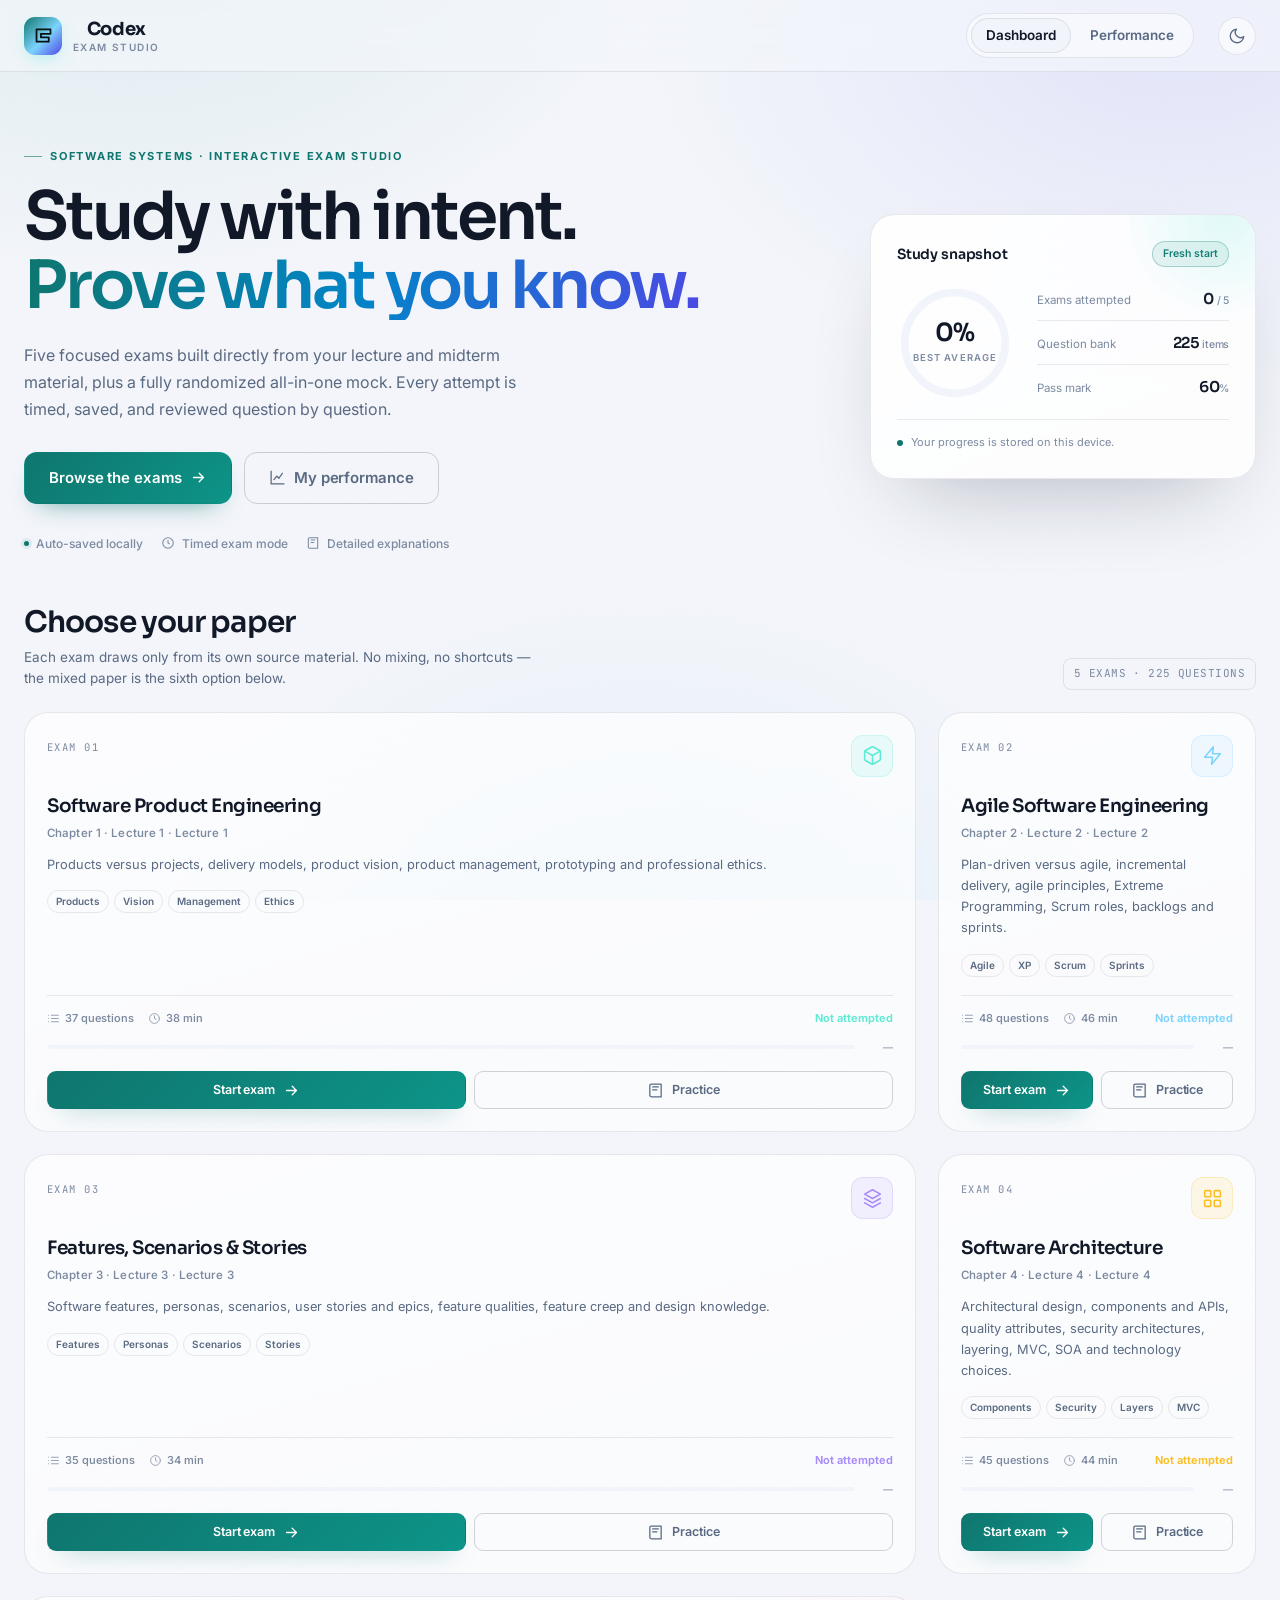
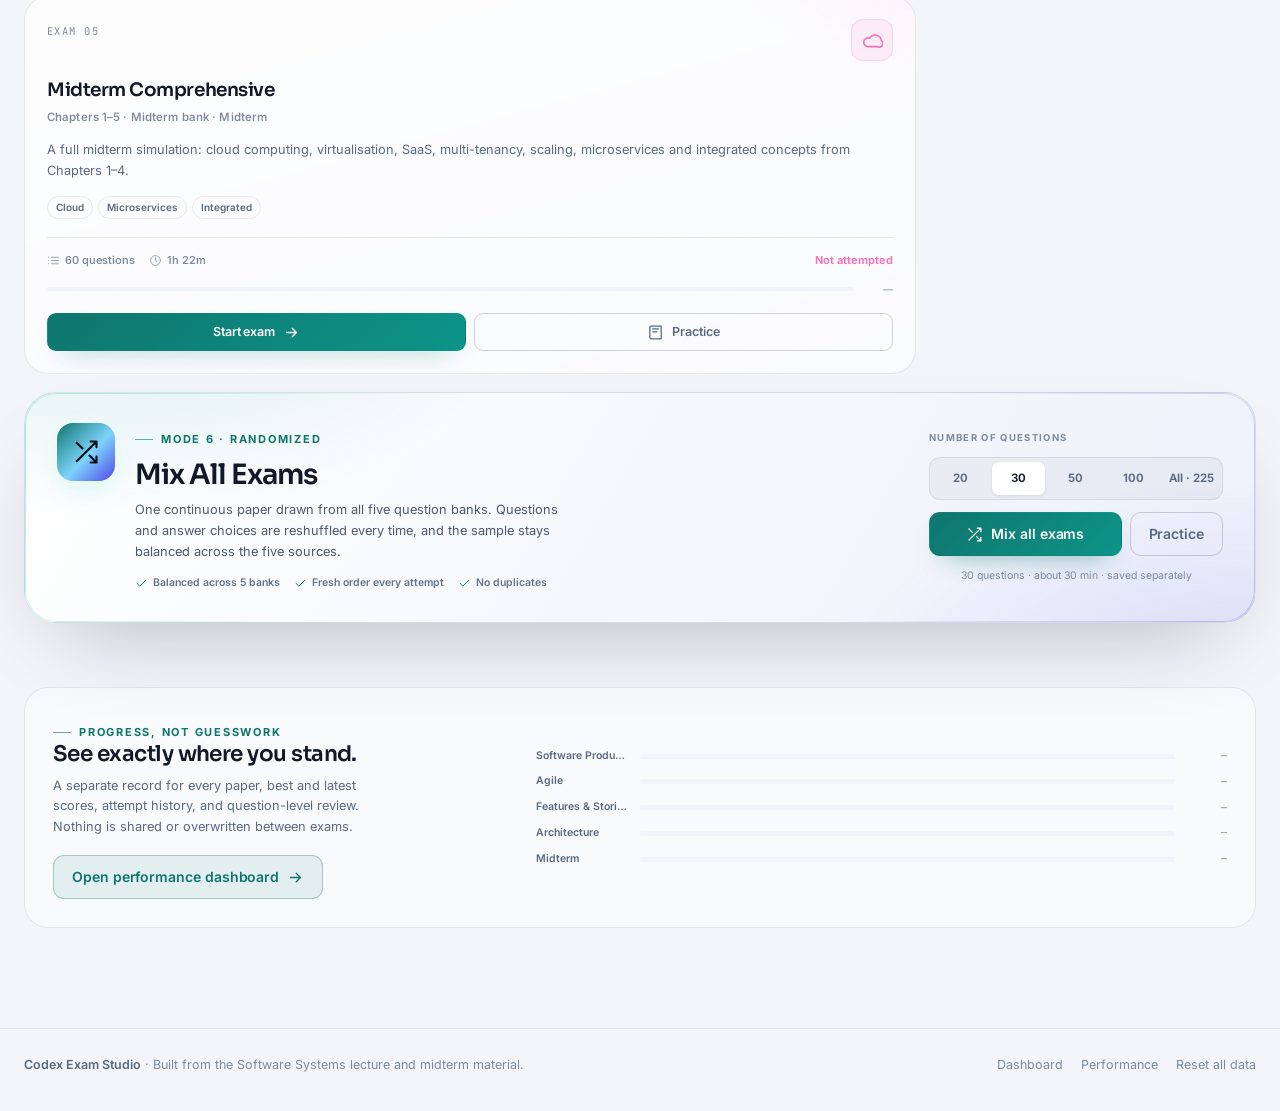
==== commit 9751c4d7: "upd" ====
--- a/index.html
+++ b/index.html
@@ -1,160 +1,178 @@
-<!doctype html>
-<html lang="en" data-scan="on">
+<!DOCTYPE html>
+<html lang="en" data-theme="dark">
 <head>
-<meta charset="utf-8">
-<meta name="viewport" content="width=device-width, initial-scale=1">
-<meta name="color-scheme" content="dark">
-<meta name="theme-color" content="#161511">
-<title>Software Study Deck / JAPER Study Deck</title>
-<meta name="description" content="630 English questions in separate Operating Systems and Software Construction chapter exams. Fully offline.">
-
-<!--
-  ALL EXAMS / JAPER EXAM DECK
-  Built on the Signal Deck design system.
-
-  Nine independent chapter decks across two subjects. Each paper keeps its own question list; the
-  shuffle switch reorders a single paper and never mixes two papers.
-  Navigation is always free: Prev / Next work without answering.
-
-  Question shape: { q, o: [options], a: correct index, w: explanation }
-  Best scores are stored in localStorage, keyed by paper id.
--->
-
-
-
-
-
+<meta charset="UTF-8">
+<meta name="viewport" content="width=device-width, initial-scale=1.0">
+<meta name="color-scheme" content="dark light">
+<meta name="theme-color" content="#070b14">
+<title>Codex — Software Systems Exam Studio</title>
+<meta name="description" content="An interactive exam studio for Software Systems: five full exams and a randomized all-in-one mock, with instant review and performance tracking.">
+<link rel="preconnect" href="https://fonts.googleapis.com">
+<link rel="preconnect" href="https://fonts.gstatic.com" crossorigin>
+<link href="https://fonts.googleapis.com/css2?family=Inter:wght@400;500;600;700&family=Sora:wght@400;500;600;700&family=JetBrains+Mono:wght@400;500;600&display=swap" rel="stylesheet">
+<link rel="icon" href="data:image/svg+xml,%3Csvg xmlns='http://www.w3.org/2000/svg' viewBox='0 0 64 64'%3E%3Crect width='64' height='64' rx='16' fill='%235eead4'/%3E%3Cpath d='M20 20h24v7H27v10h14v7H27v10h17v7H20z' fill='%23041010'/%3E%3C/svg%3E">
 <style>
+/* ==== 01-base.css ==== */
 /* ============================================================
-   Tokens: same palette and type as the Signal Deck system
+   CODEX — Software Systems Exam Studio
+   01 · Design tokens, reset, shell, shared components
    ============================================================ */
 
 :root {
-  --deck: #161511;
-  --chassis: #1e1c17;
-  --chassis-2: #26231c;
-  --chassis-3: #302c24;
-  --screen: #0c120c;
-
-  --ink: #ece4d4;
-  --ink-soft: #c4bcab;
-  --ink-faint: #9a9282;
-  --line: rgba(236, 228, 212, 0.15);
-  --line-strong: rgba(236, 228, 212, 0.34);
-
-  --phosphor: #a8e08a;
-  --phosphor-bright: #c9f2b3;
-  --phosphor-dim: #7cae68;
-  --amber: #ffb000;
-  --beige: #d2b48c;
-  --beige-deep: #b9976f;
-  --tape: #e07a6c;
-  --success: #9ed48c;
-
-  --font-display: "VT323", "Courier New", ui-monospace, monospace;
-  --font-body: "IBM Plex Mono", ui-monospace, "Courier New", monospace;
-  --font-mono: "IBM Plex Mono", ui-monospace, "Courier New", monospace;
-  --font-arabic: "IBM Plex Sans Arabic", "Segoe UI", Tahoma, sans-serif;
-
-  --radius: 4px;
-  --radius-sm: 2px;
-}
-
-* {
-  box-sizing: border-box;
-}
+  --font-display: "Sora", "Segoe UI Variable Display", "Segoe UI", system-ui, sans-serif;
+  --font-body: "Inter", "Segoe UI Variable Text", "Segoe UI", system-ui, sans-serif;
+  --font-mono: "JetBrains Mono", "Cascadia Code", Consolas, monospace;
+
+  --bg: #070b14;
+  --bg-soft: #0a101d;
+  --surface: rgba(17, 25, 41, 0.72);
+  --surface-solid: #101827;
+  --surface-2: #141f33;
+  --surface-3: #1a2740;
+  --line: rgba(148, 163, 184, 0.14);
+  --line-strong: rgba(148, 163, 184, 0.26);
+  --text: #e9eefb;
+  --muted: #9aa9c2;
+  --faint: #6b7c96;
+
+  --accent: #5eead4;
+  --accent-soft: rgba(94, 234, 212, 0.12);
+  --accent-line: rgba(94, 234, 212, 0.34);
+  --indigo: #8b93ff;
+  --indigo-soft: rgba(139, 147, 255, 0.13);
+  --gold: #fbbf24;
+  --gold-soft: rgba(251, 191, 36, 0.12);
+  --danger: #fb7185;
+  --danger-soft: rgba(251, 113, 133, 0.12);
+  --success: #34d399;
+  --success-soft: rgba(52, 211, 153, 0.12);
+  --info: #60a5fa;
+
+  --shadow-sm: 0 1px 2px rgba(0, 0, 0, 0.24);
+  --shadow-md: 0 18px 45px -22px rgba(0, 0, 0, 0.75);
+  --shadow-lg: 0 40px 90px -40px rgba(0, 0, 0, 0.85);
+  --radius-sm: 10px;
+  --radius: 16px;
+  --radius-lg: 24px;
+  --radius-xl: 32px;
+
+  --header-h: 72px;
+  --ease: cubic-bezier(0.22, 1, 0.36, 1);
+}
+
+[data-theme="light"] {
+  --bg: #f3f5fa;
+  --bg-soft: #eef1f8;
+  --surface: rgba(255, 255, 255, 0.78);
+  --surface-solid: #ffffff;
+  --surface-2: #ffffff;
+  --surface-3: #f1f4fa;
+  --line: rgba(15, 23, 42, 0.09);
+  --line-strong: rgba(15, 23, 42, 0.18);
+  --text: #111827;
+  --muted: #5a6a82;
+  --faint: #7c8aa0;
+
+  --accent: #0f766e;
+  --accent-soft: rgba(15, 118, 110, 0.09);
+  --accent-line: rgba(15, 118, 110, 0.3);
+  --indigo: #4f46e5;
+  --indigo-soft: rgba(79, 70, 229, 0.09);
+  --gold: #b45309;
+  --gold-soft: rgba(180, 83, 9, 0.1);
+  --danger: #e11d48;
+  --danger-soft: rgba(225, 29, 72, 0.08);
+  --success: #047857;
+  --success-soft: rgba(4, 120, 87, 0.09);
+  --info: #1d4ed8;
+
+  --shadow-sm: 0 1px 2px rgba(15, 23, 42, 0.05);
+  --shadow-md: 0 20px 50px -28px rgba(15, 23, 42, 0.28);
+  --shadow-lg: 0 40px 90px -40px rgba(15, 23, 42, 0.3);
+}
+
+*, *::before, *::after { box-sizing: border-box; }
 
 html {
-  background: var(--deck);
+  scroll-behavior: smooth;
+  -webkit-text-size-adjust: 100%;
 }
 
 body {
-  min-width: 320px;
+  margin: 0;
   min-height: 100vh;
-  margin: 0;
-  background:
-    radial-gradient(1100px 560px at 50% -12%, rgba(168, 224, 138, 0.05), transparent 62%),
-    radial-gradient(900px 500px at 50% 120%, rgba(255, 176, 0, 0.03), transparent 60%),
-    var(--deck);
-  color: var(--ink);
+  background: var(--bg);
+  color: var(--text);
   font-family: var(--font-body);
-  font-size: 15px;
-  line-height: 1.7;
+  font-size: 15.5px;
+  line-height: 1.6;
+  -webkit-font-smoothing: antialiased;
   text-rendering: optimizeLegibility;
-  -webkit-font-smoothing: antialiased;
-}
-
-/* Printed grain over the whole deck. Decorative only. */
+  overflow-x: hidden;
+}
+
 body::before {
   content: "";
   position: fixed;
   inset: 0;
-  z-index: 0;
-  pointer-events: none;
-  opacity: 0.035;
-  background-image: url("data:image/svg+xml,%3Csvg xmlns='http://www.w3.org/2000/svg' width='140' height='140'%3E%3Cfilter id='n'%3E%3CfeTurbulence type='fractalNoise' baseFrequency='0.85' numOctaves='2'/%3E%3C/filter%3E%3Crect width='140' height='140' filter='url(%23n)' opacity='0.6'/%3E%3C/svg%3E");
-}
-
-/* CRT scanlines, switchable from the deck header. */
-.crt {
+  z-index: -2;
+  background:
+    radial-gradient(900px 620px at 12% -8%, rgba(45, 212, 191, 0.11), transparent 60%),
+    radial-gradient(820px 560px at 88% 4%, rgba(99, 102, 241, 0.13), transparent 62%),
+    radial-gradient(740px 620px at 50% 108%, rgba(56, 189, 248, 0.08), transparent 65%),
+    var(--bg);
+  transition: background 0.4s ease;
+}
+
+body::after {
+  content: "";
   position: fixed;
   inset: 0;
-  z-index: 90;
+  z-index: -1;
   pointer-events: none;
+  opacity: 0.35;
+  background-image: url("data:image/svg+xml,%3Csvg viewBox='0 0 200 200' xmlns='http://www.w3.org/2000/svg'%3E%3Cfilter id='n'%3E%3CfeTurbulence type='fractalNoise' baseFrequency='0.9' numOctaves='2' stitchTiles='stitch'/%3E%3C/filter%3E%3Crect width='100%25' height='100%25' filter='url(%23n)' opacity='0.045'/%3E%3C/svg%3E");
+}
+
+[data-theme="light"] body::before {
   background:
-    repeating-linear-gradient(
-      180deg,
-      rgba(0, 0, 0, 0.2) 0,
-      rgba(0, 0, 0, 0.2) 1px,
-      transparent 1px,
-      transparent 3px
-    ),
-    radial-gradient(ellipse at center, transparent 58%, rgba(0, 0, 0, 0.26) 100%);
-  opacity: 0.4;
-  mix-blend-mode: multiply;
-}
-html[data-scan="off"] .crt {
-  display: none;
-}
-
-::selection {
-  background: var(--amber);
-  color: #1a1610;
-}
-
-h1,
-h2,
-h3,
-p {
-  margin-top: 0;
-}
-
-button {
-  font: inherit;
-  color: inherit;
-}
-
-a {
-  color: var(--phosphor);
-  text-underline-offset: 3px;
-}
-
-[hidden] {
-  display: none !important;
-}
-
-:where(a, button, input, summary, [tabindex]):focus-visible {
-  outline: 2px solid var(--phosphor);
-  outline-offset: 2px;
-  box-shadow: 0 0 0 4px rgba(168, 224, 138, 0.16);
-}
-
-.visually-hidden {
+    radial-gradient(900px 620px at 10% -10%, rgba(13, 148, 136, 0.1), transparent 60%),
+    radial-gradient(840px 580px at 92% 2%, rgba(99, 102, 241, 0.12), transparent 64%),
+    radial-gradient(760px 620px at 50% 110%, rgba(14, 165, 233, 0.08), transparent 66%),
+    var(--bg);
+}
+
+[data-theme="light"] body::after { opacity: 0.18; }
+
+::selection { background: var(--accent); color: #04110f; }
+[data-theme="light"] ::selection { background: var(--accent); color: #fff; }
+
+h1, h2, h3, h4 {
+  font-family: var(--font-display);
+  font-weight: 600;
+  letter-spacing: -0.025em;
+  line-height: 1.18;
+  margin: 0;
+}
+
+p { margin: 0; }
+button, input, textarea, select { font: inherit; color: inherit; }
+button { cursor: pointer; }
+a { color: inherit; }
+img, svg { display: block; }
+svg.ic { width: 20px; height: 20px; flex: none; }
+
+[hidden] { display: none !important; }
+
+.wrap {
+  width: min(1240px, calc(100% - 48px));
+  margin-inline: auto;
+}
+
+.sr-only {
   position: absolute !important;
-  width: 1px;
-  height: 1px;
-  padding: 0;
-  margin: -1px;
+  width: 1px; height: 1px;
+  padding: 0; margin: -1px;
   overflow: hidden;
   clip: rect(0 0 0 0);
   white-space: nowrap;
@@ -163,2564 +181,6867 @@
 
 .skip-link {
   position: fixed;
-  top: 10px;
-  left: 10px;
-  z-index: 200;
+  left: 16px;
+  top: -60px;
+  z-index: 300;
   padding: 10px 16px;
-  border: 2px solid var(--phosphor);
-  border-radius: 2px;
-  background: var(--deck);
-  color: var(--ink);
-  font-family: var(--font-display);
-  font-size: 20px;
-  opacity: 0;
-  pointer-events: none;
-  transform: translateY(-180%);
-}
-.skip-link:focus {
-  opacity: 1;
-  pointer-events: auto;
-  transform: none;
-}
-#quizDeck:focus {
-  outline: none;
-}
-
-/* ============================================================
-   Shell and chassis
-   ============================================================ */
-
-.shell {
-  position: relative;
-  z-index: 1;
-  width: min(100% - 40px, 920px);
-  margin-inline: auto;
-  padding-block: clamp(24px, 5vw, 56px);
-}
-
-.deck {
-  position: relative;
-  padding: 12px;
-  border: 1px solid #423c2f;
-  border-radius: 12px;
-  background:
-    linear-gradient(180deg, rgba(255, 255, 255, 0.045), transparent 24%),
-    linear-gradient(180deg, #2c2821, #201d18);
-  box-shadow:
-    0 34px 80px rgba(0, 0, 0, 0.5),
-    inset 0 1px 0 rgba(255, 255, 255, 0.07);
-}
-
-.screw {
-  position: absolute;
-  width: 8px;
-  height: 8px;
-  border-radius: 50%;
-  background: radial-gradient(circle at 35% 30%, #6b6351, #211e17 72%);
-  box-shadow:
-    0 0 0 1px #0c0b08,
-    inset 0 1px 1px rgba(255, 255, 255, 0.18);
-}
-.screw::after {
-  content: "";
-  position: absolute;
-  top: 3px;
-  left: 1px;
-  width: 6px;
-  height: 1px;
-  background: rgba(0, 0, 0, 0.55);
-  transform: rotate(-38deg);
-}
-.screw.s1 { top: 7px; left: 7px; }
-.screw.s2 { top: 7px; right: 7px; }
-.screw.s3 { bottom: 7px; left: 7px; }
-.screw.s4 { bottom: 7px; right: 7px; }
-
-/* ---------- Deck header ---------- */
-
-.deck-top {
-  display: flex;
-  align-items: center;
-  gap: 12px;
-  padding: 3px 8px 12px;
-}
-
-.brand {
-  display: flex;
-  align-items: baseline;
-  gap: 9px;
-  min-width: 0;
-}
-.brand b {
-  color: var(--beige);
-  font-family: var(--font-display);
-  font-size: 25px;
-  font-weight: 400;
-  line-height: 1;
-  letter-spacing: 0.06em;
-}
-.brand span {
-  color: var(--ink-faint);
-  font-family: var(--font-mono);
-  font-size: 8px;
-  letter-spacing: 0.14em;
-  text-transform: uppercase;
-  white-space: nowrap;
-}
-
-.reels {
-  display: flex;
-  align-items: center;
-  gap: 6px;
-}
-
-.reel {
-  position: relative;
-  width: 26px;
-  height: 26px;
-  border: 1px solid #4a4335;
-  border-radius: 50%;
-  background: repeating-conic-gradient(from 0deg, #2a261f 0deg 13deg, #17150f 13deg 28deg);
-  box-shadow:
-    inset 0 0 0 5px #14120e,
-    inset 0 0 0 6px #3a342a;
-  animation: reel-spin 8s linear infinite;
-  animation-play-state: paused;
-}
-.reel::after {
-  content: "";
-  position: absolute;
-  inset: 9px;
-  border: 1px solid #3a342a;
-  border-radius: 50%;
-  background: #0d0c09;
-}
-.reel:nth-child(2) {
-  animation-duration: 10s;
-  animation-direction: reverse;
-}
-.deck[data-run="on"] .reel {
-  animation-play-state: running;
-}
-@keyframes reel-spin {
-  to { transform: rotate(360deg); }
-}
-
-.rec {
-  display: inline-flex;
-  align-items: center;
-  gap: 5px;
-  margin-left: 2px;
-  color: var(--ink-faint);
-  font-family: var(--font-mono);
-  font-size: 8px;
-  letter-spacing: 0.12em;
-}
-.dot {
-  width: 7px;
-  height: 7px;
-  flex: none;
-  border-radius: 50%;
-  background: var(--phosphor);
-  box-shadow: 0 0 6px rgba(168, 224, 138, 0.5);
-}
-.rec .dot {
-  background: var(--tape);
-  box-shadow: 0 0 6px rgba(224, 122, 108, 0.5);
-  opacity: 0.28;
-  animation: none;
-}
-.deck[data-run="on"] .rec .dot {
-  opacity: 1;
-  animation: rec-blink 1.1s steps(2, end) infinite;
-}
-@keyframes rec-blink {
-  50% { opacity: 0.2; }
-}
-
-.deck-tools {
-  display: flex;
-  align-items: center;
-  gap: 10px;
-  margin-left: auto;
-}
-
-.scan-btn {
-  min-height: 32px;
-  padding: 5px 9px;
-  border: 1px solid var(--line-strong);
-  border-radius: 2px;
-  background: transparent;
-  color: var(--ink-faint);
-  font-family: var(--font-mono);
-  font-size: 8.5px;
-  letter-spacing: 0.12em;
-  cursor: pointer;
-}
-.scan-btn:hover {
-  border-color: var(--ink-faint);
-  color: var(--ink);
-}
-.scan-btn[aria-pressed="true"] {
-  border-color: rgba(168, 224, 138, 0.45);
-  background: rgba(168, 224, 138, 0.06);
-  color: var(--phosphor);
-}
-
-/* ============================================================
-   Monitor and screen
-   ============================================================ */
-
-.monitor {
-  position: relative;
-  padding: clamp(9px, 1.6vw, 14px);
-  border: 2px solid #0a0906;
-  border-radius: 8px;
-  background: #17140f;
-  box-shadow:
-    inset 0 0 0 1px #3d372b,
-    inset 0 0 44px rgba(0, 0, 0, 0.65);
-}
-
-.monitor-bar {
+  border-radius: 10px;
+  background: var(--accent);
+  color: #04110f;
+  font-weight: 700;
+  text-decoration: none;
+  transition: top 0.2s;
+}
+.skip-link:focus { top: 14px; }
+
+/* ---------- Header ---------- */
+
+.site-head {
+  position: sticky;
+  top: 0;
+  z-index: 60;
+  height: var(--header-h);
+  background: color-mix(in srgb, var(--bg) 72%, transparent);
+  border-bottom: 1px solid var(--line);
+  backdrop-filter: blur(18px) saturate(1.3);
+  -webkit-backdrop-filter: blur(18px) saturate(1.3);
+}
+
+.head-inner {
+  height: 100%;
   display: flex;
   align-items: center;
   justify-content: space-between;
-  gap: 12px;
-  padding: 2px 6px 10px;
-  color: var(--ink-faint);
-  font-family: var(--font-mono);
-  font-size: 8.5px;
+  gap: 24px;
+}
+
+.brand {
+  display: inline-flex;
+  align-items: center;
+  gap: 11px;
+  background: none;
+  border: 0;
+  padding: 4px;
+  margin: -4px;
+  border-radius: 12px;
+  color: var(--text);
+  text-decoration: none;
+}
+
+.brand-mark {
+  width: 38px;
+  height: 38px;
+  border-radius: 11px;
+  display: grid;
+  place-items: center;
+  color: #04110f;
+  background: linear-gradient(135deg, var(--accent) 0%, #7dd3fc 55%, var(--indigo) 100%);
+  box-shadow: 0 6px 18px -6px rgba(94, 234, 212, 0.6);
+}
+.brand-mark svg { width: 21px; height: 21px; }
+
+.brand-word {
+  font-family: var(--font-display);
+  font-size: 18px;
+  font-weight: 700;
+  letter-spacing: -0.02em;
+  line-height: 1;
+}
+.brand-word span {
+  display: block;
+  font-family: var(--font-body);
+  font-size: 10px;
+  font-weight: 600;
   letter-spacing: 0.14em;
   text-transform: uppercase;
-}
-.monitor-label {
-  display: inline-flex;
+  color: var(--faint);
+  margin-top: 4px;
+}
+
+.head-nav {
+  display: flex;
   align-items: center;
-  gap: 7px;
-  min-width: 0;
-  overflow: hidden;
-  white-space: nowrap;
-  text-overflow: ellipsis;
-}
-.monitor-label .dot {
-  width: 6px;
-  height: 6px;
-}
-.tape-counter {
-  color: var(--ink-faint);
-  white-space: nowrap;
-  font-variant-numeric: tabular-nums;
-}
-.tape-counter b {
-  color: var(--amber);
-  font-family: var(--font-display);
-  font-size: 19px;
-  font-weight: 400;
-  letter-spacing: 0.08em;
-}
-
-.screen {
+  gap: 4px;
+  margin-left: auto;
+  padding: 4px;
+  border: 1px solid var(--line);
+  border-radius: 999px;
+  background: color-mix(in srgb, var(--surface-2) 50%, transparent);
+}
+
+.nav-btn {
+  border: 0;
+  background: transparent;
+  color: var(--muted);
+  font-size: 13.5px;
+  font-weight: 600;
+  padding: 7px 15px;
+  border-radius: 999px;
+  transition: color 0.2s, background 0.2s;
+}
+.nav-btn:hover { color: var(--text); }
+.nav-btn.is-active {
+  color: var(--text);
+  background: var(--surface-3);
+  box-shadow: inset 0 0 0 1px var(--line);
+}
+
+.head-actions { display: flex; align-items: center; gap: 10px; }
+
+.theme-btn {
   position: relative;
-  display: flex;
-  flex-direction: column;
-  min-height: clamp(420px, 48vh, 500px);
-  overflow: hidden;
-  padding: clamp(18px, 3.2vw, 30px);
-  border: 1px solid rgba(168, 224, 138, 0.18);
-  border-radius: 5px;
-  background:
-    repeating-linear-gradient(
-      180deg,
-      rgba(120, 200, 100, 0.03) 0,
-      rgba(120, 200, 100, 0.03) 1px,
-      transparent 1px,
-      transparent 4px
-    ),
-    radial-gradient(ellipse at 50% 0%, rgba(90, 170, 70, 0.12), transparent 72%),
-    var(--screen);
-  box-shadow:
-    inset 0 0 80px rgba(70, 150, 50, 0.12),
-    0 0 26px rgba(120, 220, 90, 0.06);
-}
-.screen::after {
-  content: "";
-  position: absolute;
-  inset: 0;
-  pointer-events: none;
-  background: radial-gradient(ellipse at 50% 0%, transparent 60%, rgba(0, 0, 0, 0.28) 100%);
-}
-
-.view {
-  position: relative;
-  z-index: 1;
-  min-width: 0;
-}
-.screen > .view {
-  display: flex;
-  flex: 1;
-  flex-direction: column;
-  align-items: stretch;
-}
-
-.kicker {
-  display: inline-flex;
-  align-items: center;
-  gap: 8px;
-  margin: 0 0 12px;
-  color: var(--phosphor);
-  font-family: var(--font-mono);
-  font-size: 9.5px;
-  letter-spacing: 0.15em;
-  text-transform: uppercase;
-}
-.kicker::before {
-  content: "";
-  width: 6px;
-  height: 6px;
-  flex: none;
-  background: var(--amber);
-}
-
-.display {
-  margin: 0 0 14px;
-  color: var(--phosphor-bright);
-  font-family: var(--font-display);
-  font-size: clamp(54px, 9vw, 86px);
-  font-weight: 400;
-  line-height: 0.86;
-  letter-spacing: 0.005em;
-  text-shadow: 0 0 26px rgba(168, 224, 138, 0.18);
-}
-
-.lede {
-  max-width: 56ch;
-  margin: 0;
-  color: var(--ink-soft);
-  font-size: 13px;
-  line-height: 1.75;
-}
-
-.brief {
-  display: grid;
-  gap: 0;
-  max-width: 560px;
-  margin: 20px 0 22px;
-  padding: 0;
-  list-style: none;
-}
-.brief li {
-  display: grid;
-  grid-template-columns: 48px minmax(0, 1fr);
-  gap: 12px;
-  align-items: baseline;
-  padding: 8px 0;
-  border-top: 1px dashed rgba(168, 224, 138, 0.22);
-  color: var(--ink-soft);
-  font-size: 12px;
-}
-.brief li:last-child {
-  border-bottom: 1px dashed rgba(168, 224, 138, 0.22);
-}
-.brief b {
-  color: var(--beige);
-  font-family: var(--font-display);
-  font-size: 24px;
-  font-weight: 400;
-  line-height: 1;
-  text-align: right;
-  font-variant-numeric: tabular-nums;
-}
-
-.micro {
-  margin: 12px 0 0;
-  color: var(--ink-faint);
-  font-family: var(--font-mono);
-  font-size: 9px;
-  letter-spacing: 0.06em;
-}
-
-.screen-strip {
-  display: flex;
-  flex-wrap: wrap;
-  gap: 4px 18px;
-  margin-top: auto;
-  padding-top: 14px;
-  border-top: 1px dashed rgba(168, 224, 138, 0.2);
-  color: var(--ink-faint);
-  font-family: var(--font-mono);
-  font-size: 8px;
-  letter-spacing: 0.12em;
-  text-transform: uppercase;
-}
-.screen-strip span {
-  white-space: nowrap;
-}
-.screen-strip b {
-  color: var(--beige);
-  font-weight: 500;
-}
-
-/* ---------- Readout strip ---------- */
-
-.hud {
-  display: grid;
-  grid-template-columns: 120px 110px minmax(0, 1fr);
-  gap: 8px;
-  padding: 11px 2px 2px;
-}
-.hud-cell {
-  display: flex;
-  flex-direction: column;
-  gap: 2px;
-  min-width: 0;
-  padding: 6px 10px 7px;
-  border: 1px solid var(--line);
-  border-radius: 2px;
-  background: rgba(0, 0, 0, 0.2);
-}
-.hud-cell > span {
-  color: var(--ink-faint);
-  font-family: var(--font-mono);
-  font-size: 7.5px;
-  letter-spacing: 0.14em;
-  text-transform: uppercase;
-}
-.hud-cell b {
-  color: var(--phosphor);
-  font-family: var(--font-display);
-  font-size: 24px;
-  font-weight: 400;
-  line-height: 1;
-  letter-spacing: 0.05em;
-  font-variant-numeric: tabular-nums;
-}
-.hud-progress {
-  justify-content: center;
-}
-.segments {
-  display: flex;
-  gap: 3px;
-  min-width: 0;
-  margin-top: 4px;
-}
-.seg {
-  flex: 1;
-  min-width: 0;
-  height: 9px;
-  border: 1px solid var(--line);
-  border-radius: 1px;
-  background: #0f0e0a;
-}
-.seg-now {
-  border-color: var(--amber);
-  background: rgba(255, 176, 0, 0.24);
-  box-shadow: 0 0 8px rgba(255, 176, 0, 0.22);
-}
-.seg-ok {
-  border-color: var(--phosphor-dim);
-  background: var(--phosphor-dim);
-}
-.seg-bad {
-  border-color: var(--tape);
-  background: var(--tape);
-}
-.seg-catalog {
-  border-color: rgba(210, 180, 140, 0.42);
-  background: rgba(210, 180, 140, 0.14);
-}
-
-/* ============================================================
-   Question
-   ============================================================ */
-
-.q-text {
-  max-width: 34ch;
-  margin: 4px 0 20px;
-  color: var(--ink);
-  font-family: var(--font-display);
-  font-size: clamp(28px, 4.6vw, 40px);
-  font-weight: 400;
-  line-height: 1.04;
-  letter-spacing: 0.005em;
-  text-wrap: balance;
-}
-.q-text:focus,
-.result-title:focus {
-  outline: none;
-}
-
-.options {
-  display: grid;
-  gap: 8px;
-  min-width: 0;
-  margin: 0;
-  padding: 0;
-  border: 0;
-}
-.opt {
-  position: relative;
-  display: grid;
-  grid-template-columns: 32px minmax(0, 1fr) auto;
-  gap: 12px;
-  align-items: center;
-  min-height: 56px;
-  padding: 11px 14px;
-  border: 1px solid var(--line-strong);
-  border-radius: 2px;
-  background: rgba(0, 0, 0, 0.2);
-  color: var(--ink-soft);
-  cursor: pointer;
-  transition: border-color 0.14s ease, background 0.14s ease, box-shadow 0.14s ease;
-}
-.opt input {
-  position: absolute;
-  width: 1px;
-  height: 1px;
-  margin: 0;
-  opacity: 0;
-}
-.opt:has(input:not(:disabled)):hover {
-  border-color: rgba(168, 224, 138, 0.5);
-  background: rgba(168, 224, 138, 0.045);
-  color: var(--ink);
-}
-.opt:has(input:focus-visible) {
-  outline: 2px solid var(--phosphor);
-  outline-offset: 2px;
-}
-.opt-key {
+  width: 38px;
+  height: 38px;
   display: grid;
   place-items: center;
-  width: 32px;
-  height: 32px;
-  border: 1px solid var(--line-strong);
-  border-radius: 2px;
-  background: var(--chassis-2);
-  color: var(--beige);
-  font-family: var(--font-mono);
-  font-size: 11px;
-  font-weight: 500;
-  line-height: 1;
-}
-.opt-text {
-  font-size: 13.5px;
-  line-height: 1.55;
-}
-.opt-state {
-  color: var(--ink-faint);
-  font-family: var(--font-mono);
-  font-size: 7.5px;
-  letter-spacing: 0.12em;
-  white-space: nowrap;
-}
-
-.opt.is-selected {
-  border-color: var(--phosphor);
-  background: rgba(168, 224, 138, 0.075);
-  color: var(--ink);
-  box-shadow: inset 3px 0 0 var(--phosphor);
-}
-.opt.is-selected .opt-key {
-  border-color: var(--phosphor);
-  background: var(--phosphor);
-  color: #14180f;
-}
-.opt.is-selected .opt-state {
-  color: var(--phosphor);
-}
-
-.opt.is-correct {
-  border-color: var(--success);
-  background: rgba(158, 212, 140, 0.09);
-  color: var(--ink);
-  box-shadow: inset 3px 0 0 var(--success);
-}
-.opt.is-correct .opt-key {
-  border-color: var(--success);
-  background: var(--success);
-  color: #14180f;
-}
-.opt.is-correct .opt-state {
-  color: var(--success);
-}
-
-.opt.is-wrong {
-  border-color: var(--tape);
-  background: rgba(224, 122, 108, 0.09);
-  color: var(--ink);
-  box-shadow: inset 3px 0 0 var(--tape);
-}
-.opt.is-wrong .opt-key {
-  border-color: var(--tape);
-  background: var(--tape);
-  color: #1a1210;
-}
-.opt.is-wrong .opt-state {
-  color: var(--tape);
-}
-.opt:has(input:disabled) {
-  cursor: default;
-}
-
-.feedback {
-  min-height: 48px;
-  margin-top: 14px;
-}
-.fb-line {
-  display: flex;
-  flex-wrap: wrap;
-  align-items: center;
-  gap: 9px;
-  margin: 0;
-  color: var(--ink-faint);
-  font-family: var(--font-mono);
-  font-size: 8.5px;
-  letter-spacing: 0.13em;
-  text-transform: uppercase;
-}
-.fb-tag {
-  padding: 2px 7px;
-  border: 1px solid currentColor;
-  border-radius: 1px;
-  font-size: 8px;
-}
-.feedback.ok .fb-tag {
-  border-color: var(--phosphor);
-  background: var(--phosphor);
-  color: #14180f;
-}
-.feedback.bad .fb-tag {
-  border-color: var(--tape);
-  background: var(--tape);
-  color: #1a1210;
-}
-.fb-why {
-  max-width: 68ch;
-  margin: 7px 0 0;
-  color: var(--ink-soft);
-  font-size: 12px;
-  line-height: 1.7;
-}
-
-/* ---------- Buttons and controls ---------- */
+  border: 1px solid var(--line);
+  border-radius: 50%;
+  background: color-mix(in srgb, var(--surface-2) 55%, transparent);
+  color: var(--muted);
+  transition: color 0.2s, border-color 0.2s, transform 0.3s var(--ease);
+}
+.theme-btn:hover { color: var(--text); border-color: var(--line-strong); transform: rotate(-12deg); }
+.theme-btn .ic { width: 18px; height: 18px; }
+.theme-btn .icon-moon { display: none; }
+[data-theme="light"] .theme-btn .icon-moon { display: block; }
+[data-theme="light"] .theme-btn .icon-sun { display: none; }
+
+/* ---------- Buttons ---------- */
 
 .btn {
   display: inline-flex;
   align-items: center;
   justify-content: center;
   gap: 8px;
-  min-height: 46px;
-  padding: 9px 18px;
-  border: 1px solid var(--line-strong);
-  border-radius: var(--radius);
-  background: var(--chassis-2);
-  color: var(--ink);
-  font-family: var(--font-display);
-  font-size: 21px;
-  line-height: 1;
-  letter-spacing: 0.03em;
+  min-height: 42px;
+  padding: 10px 18px;
+  border: 1px solid transparent;
+  border-radius: 11px;
+  background: var(--surface-3);
+  color: var(--text);
+  font-size: 14px;
+  font-weight: 600;
+  letter-spacing: -0.005em;
   text-decoration: none;
-  box-shadow: inset 0 1px 0 rgba(255, 255, 255, 0.07);
-  transition: background 0.15s ease, border-color 0.15s ease, transform 0.12s ease;
-  cursor: pointer;
-}
-.btn:hover {
-  background: var(--chassis-3);
-  color: var(--ink);
-  transform: translateY(-1px);
-}
-.btn:active {
-  transform: translateY(1px);
-}
+  transition: transform 0.2s var(--ease), background 0.2s, border-color 0.2s, color 0.2s, box-shadow 0.2s;
+  white-space: nowrap;
+}
+.btn:hover { transform: translateY(-1px); }
+.btn:active { transform: translateY(0); }
+.btn .ic { width: 17px; height: 17px; }
+
 .btn-primary {
-  border-color: #e5c9a4;
-  background: var(--beige);
-  color: #191712;
-}
-.btn-primary:hover {
-  border-color: var(--beige-deep);
-  background: var(--beige-deep);
-  color: #191712;
-}
+  background: linear-gradient(135deg, var(--accent), #7dd3fc);
+  color: #041210;
+  box-shadow: 0 12px 28px -14px rgba(94, 234, 212, 0.75);
+}
+[data-theme="light"] .btn-primary {
+  background: linear-gradient(135deg, #0f766e, #0d9488);
+  color: #fff;
+  box-shadow: 0 12px 26px -16px rgba(15, 118, 110, 0.8);
+}
+.btn-primary:hover { box-shadow: 0 16px 34px -14px rgba(94, 234, 212, 0.85); }
+[data-theme="light"] .btn-primary:hover { box-shadow: 0 16px 32px -14px rgba(15, 118, 110, 0.6); }
+
 .btn-ghost {
+  background: transparent;
   border-color: var(--line-strong);
-  background: transparent;
-  color: var(--phosphor);
-  box-shadow: none;
-}
-.btn-ghost:hover {
-  border-color: var(--phosphor);
-  background: rgba(168, 224, 138, 0.07);
-  color: var(--phosphor-bright);
-}
-.btn[disabled] {
-  opacity: 0.45;
-  cursor: not-allowed;
-  transform: none;
-}
-
-.controls {
-  display: flex;
-  flex-wrap: wrap;
-  align-items: center;
-  gap: 10px 14px;
-  margin-top: 16px;
-}
-.key-hint {
-  margin-left: auto;
-  color: var(--ink-faint);
-  font-family: var(--font-mono);
-  font-size: 8.5px;
-  letter-spacing: 0.1em;
-  text-transform: uppercase;
-}
-
-/* ============================================================
-   Results
-   ============================================================ */
-
-.result-top {
-  display: grid;
-  grid-template-columns: minmax(0, 1fr) 230px;
-  gap: clamp(16px, 4vw, 36px);
-  align-items: center;
-}
-.result-title {
-  display: flex;
-  align-items: baseline;
-  gap: 8px;
-  margin: 2px 0 8px;
-  color: var(--phosphor-bright);
-  font-family: var(--font-display);
-  font-size: clamp(72px, 12vw, 104px);
-  font-weight: 400;
-  line-height: 0.8;
-  letter-spacing: 0.01em;
-  text-shadow: 0 0 30px rgba(168, 224, 138, 0.2);
-  font-variant-numeric: tabular-nums;
-}
-.result-total {
-  color: var(--ink-faint);
-  font-size: 0.42em;
-  letter-spacing: 0.03em;
-}
-.result-verdict {
-  margin: 0 0 4px;
-  color: var(--amber);
-  font-family: var(--font-mono);
-  font-size: 10px;
-  letter-spacing: 0.16em;
-}
-.result-meta {
-  margin: 0;
-  color: var(--ink-faint);
-  font-family: var(--font-mono);
-  font-size: 9.5px;
-  letter-spacing: 0.1em;
-}
-.result-meta b {
-  color: var(--ink-soft);
-  font-weight: 500;
-}
-.result-note {
-  max-width: 44ch;
-  margin: 10px 0 0;
-  color: var(--ink-soft);
-  font-size: 12px;
-  line-height: 1.7;
-}
-.gauge-wrap {
-  min-width: 0;
-}
-.gauge {
-  display: block;
-  width: 100%;
-  height: auto;
-}
-#gaugeFill {
-  transition: stroke-dasharray 0.9s ease, stroke 0.4s ease;
-}
-#gaugeNeedle {
-  transform: rotate(-90deg);
-  transform-box: view-box;
-  transform-origin: 110px 108px;
-  transition: transform 0.9s cubic-bezier(0.2, 0.7, 0.2, 1);
-}
-
-.review-head {
-  margin: 26px 0 0;
-  padding-top: 16px;
-  border-top: 1px dashed rgba(168, 224, 138, 0.22);
-  color: var(--ink);
-  font-family: var(--font-display);
-  font-size: 26px;
-  font-weight: 400;
-  line-height: 1;
-}
-.review {
-  display: grid;
-  gap: 8px;
-  margin: 14px 0 0;
-  padding: 0;
-  list-style: none;
-}
-.review-row {
-  display: grid;
-  grid-template-columns: 34px minmax(0, 1fr) auto;
-  gap: 12px;
-  padding: 11px 13px;
+  color: var(--muted);
+}
+.btn-ghost:hover { color: var(--text); background: var(--surface-3); border-color: var(--line-strong); }
+
+.btn-soft {
+  background: var(--accent-soft);
+  color: var(--accent);
+  border-color: var(--accent-line);
+}
+[data-theme="light"] .btn-soft { color: var(--accent); }
+
+.btn-danger {
+  background: var(--danger-soft);
+  color: var(--danger);
+  border-color: color-mix(in srgb, var(--danger) 30%, transparent);
+}
+
+.btn-sm { min-height: 35px; padding: 7px 13px; font-size: 12.5px; border-radius: 9px; }
+.btn-lg { min-height: 50px; padding: 13px 24px; font-size: 15px; border-radius: 13px; }
+.btn-block { width: 100%; }
+.btn:disabled { opacity: 0.42; cursor: not-allowed; transform: none; box-shadow: none; }
+
+.icon-btn {
+  width: 40px; height: 40px;
+  display: inline-grid; place-items: center;
   border: 1px solid var(--line);
-  border-left: 3px solid var(--line-strong);
-  border-radius: 2px;
-  background: rgba(0, 0, 0, 0.18);
-}
-.review-row.ok {
-  border-left-color: var(--phosphor-dim);
-}
-.review-row.bad {
-  border-left-color: var(--tape);
-}
-.rev-side {
-  display: contents;
-}
-.rev-num {
-  grid-column: 1;
-  grid-row: 1;
-  align-self: start;
-  color: var(--ink-faint);
-  font-family: var(--font-display);
-  font-size: 22px;
-  line-height: 1;
-}
-.rev-main {
-  grid-column: 2;
-  grid-row: 1;
-  min-width: 0;
-}
-.rev-q {
-  margin: 0;
-  color: var(--ink);
-  font-family: var(--font-display);
-  font-size: 21px;
-  line-height: 1.14;
-}
-.rev-a {
-  margin: 4px 0 0;
-  color: var(--ink-soft);
-  font-size: 11.5px;
-  line-height: 1.6;
-}
-.rev-fix {
-  color: var(--phosphor);
-}
-.rev-why {
-  margin: 4px 0 0;
-  color: var(--ink-faint);
-  font-size: 11.5px;
-  line-height: 1.6;
-}
-.rev-badge {
-  grid-column: 3;
-  grid-row: 1;
-  align-self: start;
-  padding: 2px 7px;
-  border: 1px solid;
-  border-radius: 1px;
-  font-family: var(--font-mono);
-  font-size: 7.5px;
-  letter-spacing: 0.1em;
-}
-.review-row.ok .rev-badge {
-  border-color: rgba(168, 224, 138, 0.5);
-  color: var(--phosphor);
-}
-.review-row.bad .rev-badge {
-  border-color: rgba(224, 122, 108, 0.55);
-  color: var(--tape);
-}
-
-/* ---------- Deck footer ---------- */
-
-.deck-foot {
-  display: flex;
-  flex-wrap: wrap;
-  justify-content: space-between;
-  gap: 6px 16px;
-  margin-top: 10px;
-  padding: 10px 8px 2px;
-  border-top: 1px dashed rgba(236, 228, 212, 0.14);
-  color: var(--ink-faint);
-  font-family: var(--font-mono);
-  font-size: 8px;
-  letter-spacing: 0.14em;
-  text-transform: uppercase;
-}
-.deck-foot b {
-  color: var(--beige);
-  font-weight: 500;
-}
-#footStatus {
-  color: var(--amber);
-}
-
-/* ============================================================
-   Responsive
-   ============================================================ */
-
-@media (max-width: 720px) {
-  .shell {
-    width: min(100% - 24px, 920px);
-    padding-block: 18px;
-  }
-  .deck {
-    padding: 9px;
-    border-radius: 9px;
-  }
-  .brand span {
-    display: none;
-  }
-  .screen {
-    min-height: 0;
-    padding: 17px;
-  }
-  .result-top {
-    grid-template-columns: minmax(0, 1fr);
-  }
-  .gauge-wrap {
-    max-width: 220px;
-    margin: 4px auto 0;
-  }
-}
-
-@media (max-width: 620px) {
-  .deck-top {
-    flex-wrap: wrap;
-  }
-  .hud {
-    grid-template-columns: 1fr 1fr;
-  }
-  .hud-progress {
-    grid-column: 1 / -1;
-  }
-  .q-text {
-    font-size: clamp(26px, 7.4vw, 34px);
-  }
-  .opt {
-    grid-template-columns: 30px minmax(0, 1fr);
-    padding: 10px 11px;
-  }
-  .opt-key {
-    width: 30px;
-    height: 30px;
-  }
-  .opt-state {
-    grid-column: 2;
-    font-size: 7px;
-  }
-  .controls .btn {
-    width: 100%;
-  }
-  .key-hint {
-    width: 100%;
-    margin-left: 0;
-    text-align: center;
-  }
-  .review-row {
-    grid-template-columns: 34px minmax(0, 1fr);
-  }
-  .rev-side {
-    display: flex;
-    flex-direction: column;
-    align-items: flex-start;
-    gap: 5px;
-  }
-}
-
-@media (max-width: 420px) {
-  .brand b {
-    font-size: 22px;
-  }
-  .rec {
-    display: none;
-  }
-  .reel {
-    width: 22px;
-    height: 22px;
-  }
-  .reel::after {
-    inset: 7px;
-  }
-  .screen {
-    padding: 14px;
-  }
-  .display {
-    font-size: 52px;
-  }
-  .brief li {
-    grid-template-columns: 38px minmax(0, 1fr);
-  }
-  .screen-strip {
-    gap: 4px 10px;
-  }
-  .review-row {
-    gap: 9px;
-    padding: 10px;
-  }
-  .rev-q {
-    font-size: 19px;
-  }
-  .foot-mid {
-    display: none;
-  }
-}
-
-@media (prefers-reduced-motion: reduce) {
-  .reel,
-  .rec .dot {
-    animation: none;
-  }
-  #gaugeNeedle,
-  #gaugeFill,
-  .btn,
-  .opt {
-    transition: none;
-  }
-}
-/* ============================================================
-   Exam library
-   ============================================================ */
-
-.library-head {
-  display: flex;
-  flex-wrap: wrap;
-  align-items: flex-end;
-  justify-content: space-between;
-  gap: 10px 22px;
-  margin: 16px 0 6px;
-}
-
-.shuffle-row {
-  display: flex;
-  flex-wrap: wrap;
-  align-items: center;
-  gap: 8px 14px;
-}
-
-.switch {
+  border-radius: 11px;
+  background: color-mix(in srgb, var(--surface-2) 60%, transparent);
+  color: var(--muted);
+  transition: color 0.2s, border-color 0.2s, background 0.2s;
+}
+.icon-btn:hover { color: var(--text); border-color: var(--line-strong); background: var(--surface-3); }
+.icon-btn .ic { width: 18px; height: 18px; }
+
+:where(button, a, input, textarea):focus-visible {
+  outline: 2px solid var(--accent);
+  outline-offset: 3px;
+}
+
+/* ---------- Shared bits ---------- */
+
+.eyebrow {
   display: inline-flex;
   align-items: center;
-  gap: 10px;
-  padding: 0;
-  border: 0;
-  background: none;
-  color: var(--ink-soft);
-  font-family: var(--font-mono);
-  font-size: 9px;
-  letter-spacing: 0.13em;
+  gap: 8px;
+  font-size: 11px;
+  font-weight: 700;
+  letter-spacing: 0.16em;
   text-transform: uppercase;
-  cursor: pointer;
-}
-.switch-track {
+  color: var(--accent);
+}
+.eyebrow::before {
+  content: "";
+  width: 18px; height: 1px;
+  background: currentColor;
+  opacity: 0.6;
+}
+.eyebrow.no-line::before { display: none; }
+
+.grad-text {
+  background: linear-gradient(100deg, var(--accent) 0%, #7dd3fc 42%, var(--indigo) 100%);
+  -webkit-background-clip: text;
+  background-clip: text;
+  color: transparent;
+}
+[data-theme="light"] .grad-text {
+  background: linear-gradient(100deg, #0f766e 0%, #0284c7 48%, #4f46e5 100%);
+  -webkit-background-clip: text;
+  background-clip: text;
+}
+
+.muted { color: var(--muted); }
+.faint { color: var(--faint); }
+
+.chip {
+  display: inline-flex;
+  align-items: center;
+  gap: 6px;
+  padding: 5px 10px;
+  border-radius: 999px;
+  border: 1px solid var(--line);
+  background: color-mix(in srgb, var(--surface-3) 55%, transparent);
+  color: var(--muted);
+  font-size: 11.5px;
+  font-weight: 600;
+  line-height: 1.3;
+  white-space: nowrap;
+}
+.chip .ic { width: 13px; height: 13px; }
+.chip-accent { color: var(--accent); border-color: var(--accent-line); background: var(--accent-soft); }
+.chip-gold { color: var(--gold); border-color: color-mix(in srgb, var(--gold) 32%, transparent); background: var(--gold-soft); }
+.chip-danger { color: var(--danger); border-color: color-mix(in srgb, var(--danger) 32%, transparent); background: var(--danger-soft); }
+.chip-success { color: var(--success); border-color: color-mix(in srgb, var(--success) 32%, transparent); background: var(--success-soft); }
+
+.view { animation: viewIn 0.5s var(--ease) both; }
+
+@keyframes viewIn {
+  from { opacity: 0; transform: translateY(10px); }
+  to { opacity: 1; transform: none; }
+}
+
+.site-foot {
+  margin-top: 80px;
+  border-top: 1px solid var(--line);
+  padding: 26px 0 36px;
+}
+.foot-inner {
+  display: flex;
+  align-items: center;
+  justify-content: space-between;
+  gap: 20px;
+  flex-wrap: wrap;
+  color: var(--faint);
+  font-size: 12.5px;
+}
+.foot-inner strong { color: var(--muted); font-weight: 600; }
+.foot-links { display: flex; gap: 18px; flex-wrap: wrap; }
+.foot-links button {
+  border: 0; background: none; color: var(--faint); font-size: 12.5px; padding: 0;
+}
+.foot-links button:hover { color: var(--text); }
+
+/* ---------- Progress primitives ---------- */
+
+.bar {
+  height: 6px;
+  border-radius: 999px;
+  background: var(--surface-3);
+  overflow: hidden;
+}
+.bar > span {
+  display: block;
+  height: 100%;
+  width: 0;
+  border-radius: inherit;
+  background: linear-gradient(90deg, var(--accent), #7dd3fc);
+  transition: width 0.7s var(--ease);
+}
+
+.divider { height: 1px; background: var(--line); border: 0; margin: 0; }
+
+/* ==== 02-dashboard.css ==== */
+/* ============================================================
+   02 · Dashboard · hero · exam cards · mix card · performance strip
+   ============================================================ */
+
+.dashboard { padding-bottom: 20px; }
+
+.hero {
+  display: grid;
+  grid-template-columns: minmax(0, 1.35fr) minmax(310px, 0.65fr);
+  gap: 44px;
+  align-items: center;
+  padding: 68px 0 52px;
+}
+
+.hero-copy .eyebrow { margin-bottom: 18px; }
+
+.hero h1 {
+  font-size: clamp(2.55rem, 5.4vw, 4.15rem);
+  line-height: 1.03;
+  letter-spacing: -0.045em;
+  font-weight: 600;
+  max-width: 14ch;
+}
+.hero h1 em {
+  font-style: normal;
+  display: block;
+}
+
+.hero-lede {
+  margin-top: 22px;
+  max-width: 53ch;
+  color: var(--muted);
+  font-size: 16px;
+  line-height: 1.7;
+}
+
+.hero-actions {
+  display: flex;
+  align-items: center;
+  gap: 12px;
+  flex-wrap: wrap;
+  margin-top: 28px;
+}
+
+.hero-meta {
+  display: flex;
+  align-items: center;
+  gap: 18px;
+  flex-wrap: wrap;
+  margin-top: 30px;
+  color: var(--faint);
+  font-size: 12px;
+  font-weight: 500;
+}
+.hero-meta span { display: inline-flex; align-items: center; gap: 7px; }
+.hero-meta .dot {
+  width: 5px; height: 5px; border-radius: 50%;
+  background: var(--accent);
+  box-shadow: 0 0 0 3px var(--accent-soft);
+}
+
+/* Hero snapshot panel */
+
+.hero-panel {
   position: relative;
-  width: 54px;
-  height: 24px;
-  flex: none;
-  border: 1px solid var(--line-strong);
-  border-radius: 2px;
+  border: 1px solid var(--line);
+  border-radius: var(--radius-lg);
   background:
-    linear-gradient(180deg, rgba(0, 0, 0, 0.55), rgba(48, 44, 36, 0.5));
-  box-shadow: inset 0 2px 7px rgba(0, 0, 0, 0.55);
-}
-.switch-knob {
+    linear-gradient(160deg, color-mix(in srgb, var(--surface-2) 92%, transparent), color-mix(in srgb, var(--surface-solid) 78%, transparent));
+  backdrop-filter: blur(20px);
+  -webkit-backdrop-filter: blur(20px);
+  padding: 26px;
+  box-shadow: var(--shadow-lg);
+  overflow: hidden;
+}
+.hero-panel::before {
+  content: "";
   position: absolute;
-  top: 3px;
-  left: 3px;
-  width: 22px;
-  height: 16px;
-  border: 1px solid rgba(0, 0, 0, 0.5);
-  border-radius: 1px;
-  background:
-    repeating-linear-gradient(90deg, rgba(0, 0, 0, 0.14) 0 1px, transparent 1px 4px),
-    var(--beige);
-  transition: left 160ms ease, background 160ms ease;
-}
-.switch:hover .switch-track {
-  border-color: var(--beige-deep);
-}
-.switch[aria-checked="true"] {
-  color: var(--phosphor-bright);
-}
-.switch[aria-checked="true"] .switch-knob {
-  left: 27px;
-  background:
-    repeating-linear-gradient(90deg, rgba(0, 0, 0, 0.14) 0 1px, transparent 1px 4px),
-    var(--phosphor);
-}
-.switch[aria-checked="true"] .switch-track {
-  border-color: rgba(168, 224, 138, 0.55);
-}
-.switch:focus-visible {
-  outline: 2px solid var(--amber);
-  outline-offset: 4px;
-}
-
-.library-total {
-  display: flex;
-  align-items: baseline;
-  gap: 7px;
-  color: var(--ink-faint);
-  font-family: var(--font-mono);
-  font-size: 8px;
-  letter-spacing: 0.12em;
-  text-transform: uppercase;
-}
-.library-total b {
-  color: var(--beige);
-  font-family: var(--font-display);
-  font-size: 30px;
-  font-weight: 400;
-  line-height: 0.8;
-  font-variant-numeric: tabular-nums;
-}
-
-.library {
-  margin: 8px 0 0;
-  padding: 0;
-  border-top: 1px solid var(--line);
-  list-style: none;
-}
-
-.subject-section {
-  margin: 18px 0 26px;
-  border: 1px solid var(--line);
-  border-left: 3px solid var(--phosphor-dim);
-  background: rgba(0, 0, 0, 0.12);
-}
-
-.subject-section:first-child {
-  margin-top: 8px;
-}
-
-.subject-heading {
-  display: flex;
-  flex-wrap: wrap;
-  align-items: baseline;
-  justify-content: space-between;
-  gap: 8px 16px;
-  margin: 0;
-  padding: 12px 12px 10px;
-  border-bottom: 1px solid var(--line);
-  color: var(--phosphor-bright);
-  font-family: var(--font-display);
-  font-size: 19px;
-  font-weight: 400;
-  letter-spacing: 0.06em;
-  text-transform: uppercase;
-}
-
-.subject-heading small {
-  color: var(--ink-faint);
-  font-family: var(--font-mono);
-  font-size: 8px;
-  letter-spacing: 0.12em;
-  text-transform: uppercase;
-}
-
-.paper-row {
-  display: grid;
-  grid-template-columns: 32px minmax(0, 1fr) 54px 62px 48px;
-  gap: 11px;
-  align-items: center;
-  width: 100%;
-  padding: 9px 7px 9px 2px;
-  border: 0;
-  border-bottom: 1px solid var(--line);
-  border-left: 2px solid transparent;
-  border-radius: 0;
-  background: transparent;
-  color: inherit;
-  font: inherit;
-  text-align: left;
-  cursor: pointer;
-  transition: background 130ms ease, border-color 130ms ease;
-}
-.paper-row:hover,
-.paper-row:focus-visible {
-  outline: none;
-  border-left-color: var(--phosphor);
-  background: rgba(168, 224, 138, 0.045);
-}
-.paper-row:active {
-  background: rgba(168, 224, 138, 0.08);
-}
-.paper-index {
-  color: var(--phosphor-dim);
-  font-family: var(--font-display);
-  font-size: 20px;
-  line-height: 1;
-  text-align: center;
-  font-variant-numeric: tabular-nums;
-}
-.paper-meta {
-  display: block;
-  min-width: 0;
-}
-.paper-name {
-  display: flex;
-  align-items: baseline;
-  gap: 3px;
-  overflow: hidden;
-  color: var(--ink);
-  font-family: var(--font-arabic);
-  font-size: 18px;
-  font-weight: 500;
-  line-height: 1.4;
-  white-space: nowrap;
-}
-.paper-name bdi {
-  white-space: nowrap;
-}
-.paper-ext {
-  margin-left: 3px;
-  color: var(--ink-faint);
-  font-family: var(--font-mono);
-  font-size: 9px;
-  font-weight: 400;
-}
-.paper-sub {
-  display: block;
-  overflow: hidden;
-  margin-top: 1px;
-  color: var(--ink-faint);
-  font-family: var(--font-mono);
-  font-size: 8px;
-  letter-spacing: 0.06em;
-  text-overflow: ellipsis;
-  text-transform: uppercase;
-  white-space: nowrap;
-}
-.paper-stat,
-.paper-best {
-  display: flex;
-  flex-direction: column;
-  gap: 1px;
-  text-align: right;
-}
-.paper-stat b,
-.paper-best b {
-  color: var(--beige);
-  font-family: var(--font-display);
-  font-size: 19px;
-  font-weight: 400;
-  line-height: 1;
-  font-variant-numeric: tabular-nums;
-}
-.paper-best b.is-empty {
-  color: var(--ink-faint);
-}
-.paper-stat span,
-.paper-best span {
-  color: var(--ink-faint);
-  font-family: var(--font-mono);
-  font-size: 7px;
-  letter-spacing: 0.11em;
-  text-transform: uppercase;
-}
-.paper-go {
-  justify-self: end;
-  color: var(--ink-soft);
-  font-family: var(--font-mono);
-  font-size: 8px;
-  letter-spacing: 0.12em;
-  text-transform: uppercase;
-}
-.paper-row:hover .paper-go,
-.paper-row:focus-visible .paper-go {
-  color: var(--phosphor-bright);
-}
-
-/* ============================================================
-   Paper identity and transport
-   ============================================================ */
-
-.quiz-top {
+  inset: -1px;
+  border-radius: inherit;
+  padding: 1px;
+  background: linear-gradient(140deg, rgba(94, 234, 212, 0.4), transparent 35%, transparent 65%, rgba(139, 147, 255, 0.35));
+  -webkit-mask: linear-gradient(#000 0 0) content-box, linear-gradient(#000 0 0);
+  mask: linear-gradient(#000 0 0) content-box, linear-gradient(#000 0 0);
+  -webkit-mask-composite: xor;
+  mask-composite: exclude;
+  pointer-events: none;
+}
+.hero-panel::after {
+  content: "";
+  position: absolute;
+  width: 220px; height: 220px;
+  right: -80px; top: -110px;
+  border-radius: 50%;
+  background: radial-gradient(circle, rgba(94, 234, 212, 0.18), transparent 68%);
+  pointer-events: none;
+}
+
+.panel-head {
   display: flex;
   align-items: center;
   justify-content: space-between;
   gap: 12px;
-}
-.exit-btn {
-  margin: -6px 0 10px;
-  padding: 3px 0;
-  border: 0;
-  border-bottom: 1px dashed var(--line-strong);
-  background: none;
-  color: var(--ink-faint);
-  font-family: var(--font-mono);
-  font-size: 8.5px;
+  margin-bottom: 18px;
+}
+.panel-head h2 { font-size: 14px; letter-spacing: -0.01em; }
+.panel-head .chip { font-size: 10.5px; }
+
+.snapshot {
+  display: flex;
+  align-items: center;
+  gap: 24px;
+}
+
+.snapshot-ring { position: relative; width: 116px; height: 116px; flex: none; }
+.snapshot-ring svg { width: 100%; height: 100%; transform: rotate(-90deg); }
+.snapshot-ring circle { fill: none; stroke-width: 8; }
+.snapshot-ring .track { stroke: var(--surface-3); }
+.snapshot-ring .value { stroke: url(#snapGrad); stroke-linecap: round; transition: stroke-dashoffset 1.4s var(--ease); }
+.snapshot-ring .ring-label {
+  position: absolute;
+  inset: 0;
+  display: grid;
+  place-content: center;
+  text-align: center;
+}
+.snapshot-ring .ring-label strong {
+  font-family: var(--font-display);
+  font-size: 25px;
+  font-weight: 600;
+  letter-spacing: -0.04em;
+  line-height: 1;
+}
+.snapshot-ring .ring-label span {
+  font-size: 9.5px;
   letter-spacing: 0.12em;
   text-transform: uppercase;
-  cursor: pointer;
-}
-.exit-btn:hover,
-.exit-btn:focus-visible {
-  outline: none;
-  border-bottom-color: var(--phosphor);
-  color: var(--phosphor);
-}
-
-.paper-chip {
+  color: var(--faint);
+  margin-top: 5px;
+  font-weight: 600;
+}
+
+.snapshot-stats { display: grid; gap: 10px; flex: 1; min-width: 0; }
+.snap-row {
+  display: flex;
+  align-items: baseline;
+  justify-content: space-between;
+  gap: 10px;
+  padding-bottom: 9px;
+  border-bottom: 1px solid var(--line);
+}
+.snap-row:last-child { border-bottom: 0; padding-bottom: 0; }
+.snap-row .k { font-size: 11.5px; color: var(--faint); }
+.snap-row .v { font-family: var(--font-display); font-size: 15px; font-weight: 600; letter-spacing: -0.02em; }
+.snap-row .v small { font-family: var(--font-body); font-size: 10.5px; color: var(--faint); font-weight: 500; }
+
+.panel-foot {
+  margin-top: 18px;
+  padding-top: 14px;
+  border-top: 1px solid var(--line);
+  display: flex;
+  align-items: center;
+  gap: 8px;
+  color: var(--faint);
+  font-size: 11px;
+}
+.panel-foot .pulse {
+  width: 6px; height: 6px; border-radius: 50%;
+  background: var(--accent);
+  animation: pulse 2.4s infinite;
+  flex: none;
+}
+@keyframes pulse {
+  0%, 100% { box-shadow: 0 0 0 0 rgba(94, 234, 212, 0.45); }
+  50% { box-shadow: 0 0 0 6px rgba(94, 234, 212, 0); }
+}
+
+/* Resume banner */
+
+.resume-banner {
+  display: flex;
+  align-items: center;
+  gap: 18px;
+  padding: 15px 18px;
+  margin-bottom: 26px;
+  border: 1px solid var(--accent-line);
+  border-radius: var(--radius);
+  background:
+    linear-gradient(100deg, var(--accent-soft), transparent 65%),
+    color-mix(in srgb, var(--surface-2) 65%, transparent);
+}
+.resume-icon {
+  width: 40px; height: 40px; flex: none;
+  display: grid; place-items: center;
+  border-radius: 11px;
+  background: var(--accent-soft);
+  color: var(--accent);
+}
+.resume-copy { min-width: 0; flex: 1; }
+.resume-copy strong { display: block; font-size: 13.5px; font-weight: 650; }
+.resume-copy span { display: block; color: var(--faint); font-size: 11.5px; margin-top: 2px; }
+.resume-actions { display: flex; gap: 8px; flex: none; }
+
+/* Section heading */
+
+.section-head {
+  display: flex;
+  align-items: flex-end;
+  justify-content: space-between;
+  gap: 24px;
+  margin-bottom: 22px;
+}
+.section-head h2 {
+  font-size: clamp(1.4rem, 2.5vw, 1.85rem);
+  letter-spacing: -0.03em;
+}
+.section-head p {
+  color: var(--muted);
+  font-size: 13.5px;
+  margin-top: 7px;
+  max-width: 58ch;
+}
+.section-count {
+  font-family: var(--font-mono);
+  font-size: 11px;
+  color: var(--faint);
+  letter-spacing: 0.04em;
+  padding: 6px 10px;
+  border: 1px solid var(--line);
+  border-radius: 8px;
+  white-space: nowrap;
+}
+
+/* Exam cards */
+
+.exam-grid {
+  display: grid;
+  grid-template-columns: repeat(3, minmax(0, 1fr));
+  gap: 16px;
+}
+
+.exam-card {
+  position: relative;
+  display: flex;
+  flex-direction: column;
+  min-height: 100%;
+  padding: 22px;
+  border: 1px solid var(--line);
+  border-radius: var(--radius-lg);
+  background:
+    linear-gradient(165deg, color-mix(in srgb, var(--surface-2) 72%, transparent), color-mix(in srgb, var(--surface-solid) 55%, transparent));
+  backdrop-filter: blur(10px);
+  -webkit-backdrop-filter: blur(10px);
+  transition: transform 0.35s var(--ease), border-color 0.3s, box-shadow 0.35s;
+  overflow: hidden;
+  animation: cardIn 0.6s var(--ease) both;
+  animation-delay: calc(var(--i, 0) * 55ms);
+}
+@keyframes cardIn {
+  from { opacity: 0; transform: translateY(14px); }
+  to { opacity: 1; transform: none; }
+}
+.exam-card::before {
+  content: "";
+  position: absolute;
+  inset: 0 0 auto;
+  height: 2px;
+  background: linear-gradient(90deg, transparent, var(--card-accent, var(--accent)), transparent);
+  opacity: 0;
+  transition: opacity 0.35s;
+}
+.exam-card:hover {
+  transform: translateY(-4px);
+  border-color: color-mix(in srgb, var(--card-accent, var(--accent)) 32%, var(--line));
+  box-shadow: var(--shadow-md);
+}
+.exam-card:hover::before { opacity: 0.9; }
+
+.exam-card.featured {
+  background:
+    radial-gradient(420px 220px at 110% -15%, var(--card-accent-soft, var(--accent-soft)), transparent 70%),
+    linear-gradient(165deg, color-mix(in srgb, var(--surface-2) 82%, transparent), color-mix(in srgb, var(--surface-solid) 60%, transparent));
+}
+
+.card-top {
+  display: flex;
+  align-items: flex-start;
+  justify-content: space-between;
+  gap: 12px;
+  margin-bottom: 18px;
+}
+.exam-index {
+  font-family: var(--font-mono);
+  font-size: 10.5px;
+  letter-spacing: 0.14em;
+  text-transform: uppercase;
+  color: var(--faint);
+  padding-top: 4px;
+}
+.icon-tile {
+  width: 42px; height: 42px;
+  display: grid; place-items: center;
+  border-radius: 12px;
+  color: var(--card-accent, var(--accent));
+  background: var(--card-accent-soft, var(--accent-soft));
+  border: 1px solid color-mix(in srgb, var(--card-accent, var(--accent)) 22%, transparent);
+  transition: transform 0.35s var(--ease);
+}
+.exam-card:hover .icon-tile { transform: translateY(-2px) rotate(-3deg); }
+.icon-tile .ic { width: 21px; height: 21px; }
+
+.exam-card h3 {
+  font-size: 18.5px;
+  letter-spacing: -0.025em;
+  margin-bottom: 7px;
+  padding-right: 6px;
+}
+.exam-sub {
+  color: var(--faint);
+  font-size: 11.5px;
+  font-weight: 550;
+  letter-spacing: 0.01em;
+}
+.exam-desc {
+  color: var(--muted);
+  font-size: 12.8px;
+  line-height: 1.65;
+  margin: 12px 0 15px;
+}
+
+.topic-row {
   display: flex;
   flex-wrap: wrap;
-  align-items: baseline;
-  gap: 4px 10px;
-  margin: 0 0 12px;
-  padding: 5px 9px;
-  border-left: 2px solid var(--beige-deep);
-  background: rgba(210, 180, 140, 0.05);
-}
-.paper-chip-name {
+  gap: 5px;
+  margin-bottom: 18px;
+}
+.topic-row .chip { font-size: 10px; padding: 4px 8px; background: transparent; }
+
+.card-meta {
+  display: flex;
+  align-items: center;
+  gap: 14px;
+  flex-wrap: wrap;
+  padding-top: 14px;
+  border-top: 1px solid var(--line);
+  margin-top: auto;
+  color: var(--faint);
+  font-size: 11px;
+  font-weight: 550;
+}
+.card-meta span { display: inline-flex; align-items: center; gap: 5px; }
+.card-meta .ic { width: 13px; height: 13px; opacity: 0.8; }
+.card-meta .best { color: var(--card-accent, var(--accent)); margin-left: auto; font-weight: 650; }
+
+.card-score {
+  margin-top: 12px;
+  display: flex;
+  align-items: center;
+  gap: 9px;
+}
+.card-score .bar { flex: 1; height: 4px; }
+.card-score small { font-size: 10px; color: var(--faint); font-variant-numeric: tabular-nums; min-width: 30px; text-align: right; }
+
+.card-actions {
+  display: flex;
+  gap: 8px;
+  margin-top: 16px;
+}
+.card-actions .btn { flex: 1; min-height: 38px; font-size: 12.5px; padding: 8px 10px; border-radius: 9px; }
+.card-actions .btn-practice {
+  flex: 0 0 auto;
+  width: 42px;
+  padding: 0;
+  color: var(--muted);
+}
+.card-actions .btn-practice:hover { color: var(--card-accent, var(--accent)); }
+
+/* Mix card */
+
+.mix-card {
+  position: relative;
+  margin-top: 18px;
+  border-radius: var(--radius-xl);
+  overflow: hidden;
+  background:
+    radial-gradient(700px 320px at 8% -30%, rgba(94, 234, 212, 0.16), transparent 62%),
+    radial-gradient(600px 320px at 96% 130%, rgba(139, 147, 255, 0.2), transparent 65%),
+    linear-gradient(120deg, #0b1526, #111a2e 48%, #151a38);
+  border: 1px solid rgba(148, 163, 184, 0.2);
+  box-shadow: var(--shadow-lg);
+}
+[data-theme="light"] .mix-card {
+  background:
+    radial-gradient(700px 320px at 6% -30%, rgba(13, 148, 136, 0.13), transparent 60%),
+    radial-gradient(600px 320px at 98% 130%, rgba(79, 70, 229, 0.14), transparent 65%),
+    linear-gradient(120deg, #ffffff, #f4f7fb 55%, #eef2fb);
+  border-color: rgba(15, 23, 42, 0.12);
+}
+.mix-card::before {
+  content: "";
+  position: absolute;
+  inset: 0;
+  border-radius: inherit;
+  padding: 1px;
+  background: linear-gradient(120deg, rgba(94, 234, 212, 0.55), transparent 32%, transparent 68%, rgba(139, 147, 255, 0.55));
+  -webkit-mask: linear-gradient(#000 0 0) content-box, linear-gradient(#000 0 0);
+  mask: linear-gradient(#000 0 0) content-box, linear-gradient(#000 0 0);
+  -webkit-mask-composite: xor;
+  mask-composite: exclude;
+  pointer-events: none;
+}
+.mix-inner {
+  position: relative;
+  display: grid;
+  grid-template-columns: minmax(0, 1fr) auto;
+  gap: 34px;
+  align-items: center;
+  padding: 30px 32px;
+}
+.mix-left { display: flex; gap: 20px; align-items: flex-start; min-width: 0; }
+.mix-icon {
+  width: 58px; height: 58px; flex: none;
+  display: grid; place-items: center;
+  border-radius: 16px;
+  color: #04110f;
+  background: linear-gradient(135deg, var(--accent), #7dd3fc 55%, var(--indigo));
+  box-shadow: 0 16px 34px -18px rgba(94, 234, 212, 0.8);
+}
+.mix-icon .ic { width: 28px; height: 28px; }
+.mix-copy .eyebrow { color: var(--accent); margin-bottom: 9px; }
+.mix-copy h2 {
+  font-size: clamp(1.35rem, 2.3vw, 1.75rem);
+  letter-spacing: -0.035em;
+}
+.mix-copy p {
+  color: var(--muted);
+  font-size: 12.8px;
+  line-height: 1.65;
+  margin-top: 8px;
+  max-width: 54ch;
+}
+[data-theme="light"] .mix-copy p { color: #4c5a70; }
+.mix-highlights {
+  display: flex;
+  gap: 14px;
+  flex-wrap: wrap;
+  margin-top: 13px;
+  color: var(--faint);
+  font-size: 10.5px;
+  font-weight: 600;
+}
+[data-theme="light"] .mix-highlights { color: #64748b; }
+.mix-highlights span { display: inline-flex; align-items: center; gap: 5px; }
+.mix-highlights .ic { width: 13px; height: 13px; color: var(--accent); }
+
+.mix-right {
+  display: flex;
+  flex-direction: column;
+  gap: 12px;
+  min-width: 294px;
+}
+.mix-label {
+  font-size: 9.5px;
+  letter-spacing: 0.14em;
+  text-transform: uppercase;
+  color: var(--faint);
+  font-weight: 700;
+}
+.count-group {
+  display: flex;
+  gap: 4px;
+  padding: 4px;
+  border: 1px solid var(--line);
+  border-radius: 11px;
+  background: rgba(7, 11, 20, 0.3);
+}
+[data-theme="light"] .count-group { background: rgba(15, 23, 42, 0.035); }
+.count-btn {
+  flex: 1;
+  border: 0;
+  background: transparent;
+  color: var(--muted, #9aa9c2);
+  font-size: 11.5px;
+  font-weight: 650;
+  padding: 7px 4px;
+  border-radius: 7px;
+  transition: color 0.2s, background 0.2s;
+  white-space: nowrap;
+}
+[data-theme="light"] .count-btn { color: #5a6a82; }
+.count-btn:hover { color: var(--text); }
+.count-btn.is-active {
+  color: var(--text);
+  background: var(--surface-3);
+  box-shadow: inset 0 0 0 1px var(--line);
+}
+[data-theme="light"] .count-btn.is-active { background: #fff; box-shadow: 0 1px 3px rgba(15,23,42,.1); color: #111827; }
+.mix-actions { display: flex; gap: 8px; }
+.mix-actions .btn-primary { flex: 1; }
+.mix-note { font-size: 10.5px; color: var(--faint); text-align: center; }
+[data-theme="light"] .mix-note { color: #7c8aa0; }
+
+/* Performance teaser */
+
+.performance-teaser {
+  margin-top: 64px;
+  display: grid;
+  grid-template-columns: minmax(0, 0.8fr) minmax(0, 1.2fr);
+  gap: 22px;
+  padding: 28px;
+  border: 1px solid var(--line);
+  border-radius: var(--radius-lg);
+  background: color-mix(in srgb, var(--surface-2) 48%, transparent);
+}
+.teaser-copy h2 { font-size: 1.35rem; }
+.teaser-copy p { color: var(--muted); font-size: 12.8px; margin-top: 9px; max-width: 40ch; }
+.teaser-copy .btn { margin-top: 18px; }
+.teaser-bars { display: grid; gap: 9px; align-content: center; }
+.teaser-row { display: grid; grid-template-columns: 92px 1fr 40px; align-items: center; gap: 12px; }
+.teaser-row .name { font-size: 10.5px; color: var(--muted); font-weight: 600; white-space: nowrap; overflow: hidden; text-overflow: ellipsis; }
+.teaser-row .bar { height: 5px; }
+.teaser-row .num { font-family: var(--font-mono); font-size: 10px; color: var(--faint); text-align: right; }
+
+/* ==== 03-exam.css ==== */
+/* ============================================================
+   03 · Exam room · question card · answer controls · nav panel
+   ============================================================ */
+
+.exam-page { padding: 22px 0 60px; }
+
+.exam-head {
+  display: flex;
+  align-items: center;
+  gap: 16px;
+  padding: 8px 0 18px;
+}
+.exam-head-copy { min-width: 0; flex: 1; }
+.exam-head-copy .eyebrow { margin-bottom: 4px; }
+.exam-head-copy h1 {
+  font-size: clamp(1.15rem, 2.4vw, 1.55rem);
+  letter-spacing: -0.025em;
+  white-space: nowrap;
+  overflow: hidden;
+  text-overflow: ellipsis;
+}
+.exam-head-side { display: flex; align-items: center; gap: 10px; flex: none; }
+
+.timer {
+  display: flex;
+  align-items: center;
+  gap: 10px;
+  padding: 7px 12px 7px 10px;
+  border: 1px solid var(--line);
+  border-radius: 11px;
+  background: color-mix(in srgb, var(--surface-2) 62%, transparent);
+  min-width: 118px;
+}
+.timer-icon {
+  width: 29px; height: 29px;
+  display: grid; place-items: center;
+  border-radius: 8px;
+  color: var(--accent);
+  background: var(--accent-soft);
+}
+.timer-icon .ic { width: 15px; height: 15px; }
+.timer-copy { display: grid; line-height: 1.1; }
+.timer-copy strong {
+  font-family: var(--font-mono);
+  font-size: 14px;
+  font-weight: 600;
+  letter-spacing: 0.02em;
+  font-variant-numeric: tabular-nums;
+}
+.timer-copy small {
+  font-size: 8.5px;
+  text-transform: uppercase;
+  letter-spacing: 0.11em;
+  color: var(--faint);
+  font-weight: 650;
+  margin-top: 4px;
+}
+.timer.is-warning { border-color: color-mix(in srgb, var(--gold) 40%, var(--line)); }
+.timer.is-warning .timer-icon { color: var(--gold); background: var(--gold-soft); }
+.timer.is-warning .timer-copy strong { color: var(--gold); }
+.timer.is-critical { border-color: color-mix(in srgb, var(--danger) 50%, var(--line)); background: var(--danger-soft); }
+.timer.is-critical .timer-icon { color: var(--danger); background: rgba(251, 113, 133, 0.16); }
+.timer.is-critical .timer-copy strong { color: var(--danger); animation: timerBlink 1s infinite; }
+@keyframes timerBlink { 50% { opacity: 0.45; } }
+
+.exam-progress {
+  position: relative;
+  height: 5px;
+  border-radius: 999px;
+  background: var(--surface-3);
+  overflow: hidden;
+  margin-bottom: 10px;
+}
+.exam-progress span {
+  display: block;
+  height: 100%;
+  width: 0;
+  border-radius: inherit;
+  background: linear-gradient(90deg, var(--accent), #7dd3fc 60%, var(--indigo));
+  transition: width 0.55s var(--ease);
+}
+.exam-submeta {
+  display: flex;
+  align-items: center;
+  gap: 16px;
+  flex-wrap: wrap;
+  color: var(--faint);
+  font-size: 11px;
+  font-weight: 550;
+  margin-bottom: 22px;
+}
+.exam-submeta span { display: inline-flex; align-items: center; gap: 6px; }
+.exam-submeta .ic { width: 13px; height: 13px; }
+.exam-submeta .mode-pill { color: var(--accent); }
+
+.exam-grid {
+  display: grid;
+  grid-template-columns: minmax(0, 1fr) 318px;
+  gap: 22px;
+  align-items: start;
+}
+
+/* Question card */
+
+.qcard {
+  position: relative;
+  border: 1px solid var(--line);
+  border-radius: var(--radius-lg);
+  background:
+    linear-gradient(170deg, color-mix(in srgb, var(--surface-2) 76%, transparent), color-mix(in srgb, var(--surface-solid) 62%, transparent));
+  padding: 28px;
+  box-shadow: var(--shadow-md);
+  animation: qIn 0.35s var(--ease) both;
+  min-height: 480px;
+  display: flex;
+  flex-direction: column;
+}
+@keyframes qIn {
+  from { opacity: 0; transform: translateY(8px); }
+  to { opacity: 1; transform: none; }
+}
+
+.qcard-top {
+  display: flex;
+  align-items: center;
+  justify-content: space-between;
+  gap: 12px;
+  margin-bottom: 18px;
+}
+.qchips { display: flex; flex-wrap: wrap; gap: 6px; }
+.qchips .chip { font-size: 10px; padding: 4px 8px; }
+
+.flag-btn {
   display: inline-flex;
-  align-items: baseline;
-  gap: 3px;
-  direction: ltr;
-  color: var(--beige);
-  font-family: var(--font-arabic);
-  font-size: 14px;
-  font-weight: 500;
-}
-.paper-chip-sub {
-  color: var(--ink-faint);
+  align-items: center;
+  gap: 6px;
+  border: 1px solid var(--line);
+  background: transparent;
+  color: var(--faint);
+  font-size: 10.5px;
+  font-weight: 650;
+  padding: 6px 10px;
+  border-radius: 8px;
+  transition: all 0.2s;
+  flex: none;
+}
+.flag-btn:hover { color: var(--gold); border-color: color-mix(in srgb, var(--gold) 36%, var(--line)); }
+.flag-btn.is-flagged { color: var(--gold); border-color: color-mix(in srgb, var(--gold) 40%, var(--line)); background: var(--gold-soft); }
+.flag-btn .ic { width: 13px; height: 13px; }
+
+.scenario-box {
+  position: relative;
+  border-radius: 13px;
+  border: 1px solid color-mix(in srgb, var(--indigo) 22%, var(--line));
+  background:
+    linear-gradient(120deg, var(--indigo-soft), transparent 70%),
+    color-mix(in srgb, var(--surface-3) 45%, transparent);
+  padding: 15px 17px 15px 19px;
+  margin-bottom: 20px;
+}
+.scenario-box::before {
+  content: "";
+  position: absolute;
+  left: 0; top: 12px; bottom: 12px;
+  width: 2px;
+  border-radius: 2px;
+  background: var(--indigo);
+}
+.scenario-box .label {
+  display: block;
+  font-size: 9px;
+  font-weight: 750;
+  letter-spacing: 0.16em;
+  text-transform: uppercase;
+  color: var(--indigo);
+  margin-bottom: 5px;
+}
+.scenario-box p { font-size: 12.8px; line-height: 1.65; color: var(--muted); }
+
+.qtext {
+  font-size: clamp(1.15rem, 1.8vw, 1.38rem);
+  line-height: 1.46;
+  letter-spacing: -0.018em;
+  font-weight: 600;
+  margin-bottom: 22px;
+}
+
+.answer-area { flex: 1; }
+
+.options { display: grid; gap: 9px; }
+.option {
+  position: relative;
+  display: flex;
+  align-items: flex-start;
+  gap: 13px;
+  padding: 14px 15px;
+  border: 1px solid var(--line);
+  border-radius: 13px;
+  background: color-mix(in srgb, var(--surface-3) 32%, transparent);
+  cursor: pointer;
+  transition: border-color 0.2s, background 0.2s, transform 0.2s var(--ease);
+  user-select: none;
+}
+.option:hover {
+  border-color: var(--line-strong);
+  background: color-mix(in srgb, var(--surface-3) 58%, transparent);
+  transform: translateX(2px);
+}
+.option input { position: absolute; opacity: 0; pointer-events: none; }
+.opt-key {
+  width: 27px; height: 27px;
+  display: grid; place-items: center;
+  flex: none;
+  border-radius: 8px;
+  border: 1px solid var(--line);
+  background: color-mix(in srgb, var(--surface-solid) 55%, transparent);
+  color: var(--faint);
   font-family: var(--font-mono);
-  font-size: 7.5px;
-  letter-spacing: 0.08em;
+  font-size: 11.5px;
+  font-weight: 600;
+  transition: all 0.2s;
+  margin-top: 1px;
+}
+.opt-text { font-size: 13.4px; line-height: 1.55; color: var(--text); padding-top: 2px; }
+.opt-mark { margin-left: auto; padding-top: 3px; opacity: 0; transition: opacity 0.2s; flex: none; }
+.opt-mark .ic { width: 17px; height: 17px; }
+
+.option.is-selected {
+  border-color: var(--accent-line);
+  background: var(--accent-soft);
+}
+.option.is-selected .opt-key {
+  background: var(--accent);
+  border-color: var(--accent);
+  color: #04110f;
+}
+.option.is-selected .opt-mark { opacity: 1; color: var(--accent); }
+
+.option.is-correct {
+  border-color: color-mix(in srgb, var(--success) 55%, var(--line));
+  background: var(--success-soft);
+}
+.option.is-correct .opt-key { background: var(--success); border-color: var(--success); color: #04110f; }
+.option.is-correct .opt-mark { opacity: 1; color: var(--success); }
+
+.option.is-wrong {
+  border-color: color-mix(in srgb, var(--danger) 55%, var(--line));
+  background: var(--danger-soft);
+}
+.option.is-wrong .opt-key { background: var(--danger); border-color: var(--danger); color: #1a0509; }
+.option.is-wrong .opt-mark { opacity: 1; color: var(--danger); }
+
+.option.is-locked { cursor: default; }
+.option.is-locked:hover { transform: none; }
+.option.is-correct:hover, .option.is-wrong:hover { transform: none; }
+
+/* Text answers */
+
+.text-answer { display: grid; gap: 9px; }
+.text-answer label { font-size: 11px; font-weight: 650; color: var(--faint); letter-spacing: 0.02em; }
+.answer-input {
+  width: 100%;
+  min-height: 48px;
+  padding: 13px 15px;
+  border: 1px solid var(--line-strong);
+  border-radius: 12px;
+  background: color-mix(in srgb, var(--surface-solid) 55%, transparent);
+  color: var(--text);
+  font-size: 13.5px;
+  line-height: 1.55;
+  resize: vertical;
+  transition: border-color 0.2s, background 0.2s;
+}
+.answer-input::placeholder { color: var(--faint); }
+.answer-input:focus { outline: none; border-color: var(--accent-line); background: color-mix(in srgb, var(--surface-solid) 80%, transparent); box-shadow: 0 0 0 3px var(--accent-soft); }
+.answer-input:disabled { opacity: 0.75; }
+textarea.answer-input { min-height: 102px; }
+.answer-note { font-size: 10.5px; color: var(--faint); line-height: 1.55; }
+
+/* Practice feedback */
+
+.feedback {
+  margin-top: 20px;
+  border-radius: 13px;
+  border: 1px solid var(--line);
+  padding: 16px 17px;
+  animation: qIn 0.3s var(--ease) both;
+}
+.feedback.is-correct { border-color: color-mix(in srgb, var(--success) 32%, var(--line)); background: var(--success-soft); }
+.feedback.is-wrong { border-color: color-mix(in srgb, var(--danger) 32%, var(--line)); background: var(--danger-soft); }
+.feedback-head {
+  display: flex;
+  align-items: center;
+  gap: 9px;
+  font-size: 12.5px;
+  font-weight: 700;
+  margin-bottom: 8px;
+}
+.feedback.is-correct .feedback-head { color: var(--success); }
+.feedback.is-wrong .feedback-head { color: var(--danger); }
+.feedback-head .badge {
+  width: 22px; height: 22px;
+  display: grid; place-items: center;
+  border-radius: 50%;
+  background: currentColor;
+}
+.feedback-head .badge .ic { width: 13px; height: 13px; color: var(--bg); }
+.feedback p { font-size: 12.4px; line-height: 1.65; color: var(--muted); }
+.feedback .model-answer {
+  margin-top: 9px;
+  padding-top: 9px;
+  border-top: 1px solid color-mix(in srgb, currentColor 12%, transparent);
+  font-size: 12.2px;
+  color: var(--text);
+}
+.feedback .model-answer strong { color: var(--accent); font-weight: 650; }
+[data-theme="light"] .feedback .model-answer strong { color: var(--accent); }
+
+/* Question footer */
+
+.qcard-foot {
+  display: flex;
+  align-items: center;
+  justify-content: space-between;
+  gap: 14px;
+  margin-top: 26px;
+  padding-top: 18px;
+  border-top: 1px solid var(--line);
+}
+.qhint {
+  display: flex;
+  align-items: center;
+  gap: 6px;
+  font-size: 10px;
+  color: var(--faint);
+}
+.qhint kbd {
+  display: inline-grid;
+  place-items: center;
+  min-width: 18px; height: 18px;
+  padding: 0 4px;
+  border: 1px solid var(--line);
+  border-bottom-width: 2px;
+  border-radius: 4px;
+  background: var(--surface-3);
+  font-family: var(--font-mono);
+  font-size: 9px;
+  color: var(--muted);
+}
+.qfoot-btns { display: flex; gap: 8px; align-items: center; }
+.qfoot-btns .btn { min-height: 38px; font-size: 12.5px; }
+
+/* Sidebar */
+
+.exam-side {
+  position: sticky;
+  top: calc(var(--header-h) + 18px);
+  display: grid;
+  gap: 12px;
+}
+
+.side-card {
+  border: 1px solid var(--line);
+  border-radius: var(--radius);
+  background: color-mix(in srgb, var(--surface-2) 62%, transparent);
+  backdrop-filter: blur(16px);
+  -webkit-backdrop-filter: blur(16px);
+  padding: 17px;
+}
+.side-head {
+  display: flex;
+  align-items: center;
+  justify-content: space-between;
+  gap: 10px;
+  margin-bottom: 13px;
+}
+.side-head h3 {
+  font-size: 12.5px;
+  letter-spacing: 0.01em;
+  font-weight: 650;
+}
+.side-head .count {
+  font-family: var(--font-mono);
+  font-size: 10px;
+  color: var(--faint);
+  padding: 3px 7px;
+  border: 1px solid var(--line);
+  border-radius: 6px;
+}
+
+.map-grid {
+  display: grid;
+  grid-template-columns: repeat(5, minmax(0, 1fr));
+  gap: 5px;
+}
+.map-btn {
+  position: relative;
+  aspect-ratio: 1.16 / 1;
+  display: grid;
+  place-items: center;
+  border: 1px solid var(--line);
+  border-radius: 7px;
+  background: color-mix(in srgb, var(--surface-3) 38%, transparent);
+  color: var(--faint);
+  font-family: var(--font-mono);
+  font-size: 10px;
+  font-weight: 600;
+  transition: all 0.15s;
+  padding: 0;
+}
+.map-btn:hover { border-color: var(--line-strong); color: var(--text); transform: translateY(-1px); }
+.map-btn.is-answered {
+  background: var(--accent-soft);
+  border-color: var(--accent-line);
+  color: var(--accent);
+}
+.map-btn.is-current {
+  box-shadow: 0 0 0 2px var(--bg), 0 0 0 3.5px var(--accent);
+  border-color: var(--accent);
+  color: var(--text);
+}
+.map-btn.is-flagged::after {
+  content: "";
+  position: absolute;
+  top: 3px; right: 3px;
+  width: 4px; height: 4px;
+  border-radius: 50%;
+  background: var(--gold);
+}
+.map-btn.is-correct { background: var(--success-soft); border-color: color-mix(in srgb, var(--success) 40%, var(--line)); color: var(--success); }
+.map-btn.is-wrong { background: var(--danger-soft); border-color: color-mix(in srgb, var(--danger) 40%, var(--line)); color: var(--danger); }
+
+.map-more {
+  width: 100%;
+  margin-top: 8px;
+  border: 1px dashed var(--line-strong);
+  background: transparent;
+  color: var(--faint);
+  font-size: 10px;
+  font-weight: 600;
+  padding: 6px;
+  border-radius: 7px;
+}
+.map-more:hover { color: var(--text); border-color: var(--accent-line); }
+
+.legend {
+  display: grid;
+  grid-template-columns: 1fr 1fr;
+  gap: 6px 10px;
+  margin-top: 13px;
+  padding-top: 12px;
+  border-top: 1px solid var(--line);
+}
+.legend span { display: inline-flex; align-items: center; gap: 6px; font-size: 9.5px; color: var(--faint); font-weight: 550; }
+.legend i { width: 8px; height: 8px; border-radius: 3px; border: 1px solid var(--line); flex: none; }
+.legend i.ans { background: var(--accent-soft); border-color: var(--accent-line); }
+.legend i.cur { box-shadow: 0 0 0 1.5px var(--accent); border-color: var(--accent); }
+.legend i.flag { background: var(--gold); border-color: var(--gold); border-radius: 50%; }
+.legend i.un { background: var(--surface-3); }
+
+.side-summary { display: grid; gap: 7px; }
+.side-stat {
+  display: flex;
+  align-items: center;
+  justify-content: space-between;
+  gap: 10px;
+  font-size: 11px;
+  color: var(--faint);
+}
+.side-stat strong { font-family: var(--font-mono); font-size: 11px; color: var(--text); font-weight: 600; }
+.side-stat strong.good { color: var(--accent); }
+.side-stat strong.warn { color: var(--gold); }
+
+.side-submit { margin-top: 12px; }
+.side-card .btn { min-height: 38px; font-size: 12.5px; border-radius: 9px; }
+.side-tip {
+  font-size: 9.5px;
+  color: var(--faint);
+  line-height: 1.55;
+  margin-top: 9px;
+  text-align: center;
+}
+
+/* Mobile exam bar */
+
+.mobile-exam-bar {
+  display: none;
+  position: fixed;
+  left: 0; right: 0; bottom: 0;
+  z-index: 55;
+  padding: 10px 14px calc(10px + env(safe-area-inset-bottom));
+  background: color-mix(in srgb, var(--bg) 88%, transparent);
+  border-top: 1px solid var(--line);
+  backdrop-filter: blur(18px);
+  -webkit-backdrop-filter: blur(18px);
+  gap: 8px;
+}
+.mobile-exam-bar .btn { flex: 1; min-height: 42px; font-size: 12.5px; }
+.mobile-exam-bar .btn-map { flex: 0 0 auto; width: 46px; padding: 0; }
+
+/* ==== 04-results.css ==== */
+/* ============================================================
+   04 · Results · review · performance · modals · toasts
+   ============================================================ */
+
+.results-page { padding: 34px 0 40px; }
+
+.result-hero {
+  position: relative;
+  display: grid;
+  grid-template-columns: 168px minmax(0, 1fr);
+  gap: 34px;
+  align-items: center;
+  padding: 30px;
+  border: 1px solid var(--line);
+  border-radius: var(--radius-xl);
+  background:
+    radial-gradient(600px 260px at 6% -20%, var(--accent-soft), transparent 68%),
+    linear-gradient(150deg, color-mix(in srgb, var(--surface-2) 80%, transparent), color-mix(in srgb, var(--surface-solid) 58%, transparent));
+  overflow: hidden;
+  box-shadow: var(--shadow-lg);
+}
+.result-hero.pass { border-color: color-mix(in srgb, var(--success) 26%, var(--line)); }
+.result-hero.fail { border-color: color-mix(in srgb, var(--danger) 24%, var(--line)); }
+.result-hero::after {
+  content: "";
+  position: absolute;
+  width: 380px; height: 380px;
+  right: -140px; top: -160px;
+  border-radius: 50%;
+  background: radial-gradient(circle, var(--accent-soft), transparent 70%);
+  pointer-events: none;
+}
+
+.score-ring { position: relative; width: 168px; height: 168px; }
+.score-ring svg { width: 100%; height: 100%; transform: rotate(-90deg); }
+.score-ring circle { fill: none; stroke-width: 9; }
+.score-ring .track { stroke: var(--surface-3); }
+.score-ring .value { stroke-linecap: round; transition: stroke-dashoffset 1.2s var(--ease); }
+.score-ring .value.pass { stroke: var(--success); }
+.score-ring .value.fail { stroke: var(--danger); }
+.score-ring .score-label {
+  position: absolute; inset: 0;
+  display: grid; place-content: center; text-align: center;
+}
+.score-ring .score-label strong {
+  font-family: var(--font-display);
+  font-size: 40px;
+  font-weight: 600;
+  letter-spacing: -0.05em;
+  line-height: 1;
+}
+.score-ring .score-label span {
+  display: block;
+  font-size: 9.5px;
+  letter-spacing: 0.14em;
   text-transform: uppercase;
-}
-
-.q-text {
-  max-width: 52ch;
-  font-size: clamp(21px, 3.1vw, 29px);
-  line-height: 1.2;
-  text-wrap: pretty;
-}
-
-.transport {
+  color: var(--faint);
+  font-weight: 650;
+  margin-top: 6px;
+}
+
+.result-copy { position: relative; z-index: 1; min-width: 0; }
+.result-copy .eyebrow { margin-bottom: 8px; }
+.result-copy h1 {
+  font-size: clamp(1.45rem, 3vw, 2rem);
+  letter-spacing: -0.035em;
+}
+.result-sub {
+  display: flex;
+  align-items: center;
+  gap: 10px;
+  flex-wrap: wrap;
+  margin-top: 10px;
+  color: var(--faint);
+  font-size: 11.5px;
+}
+.result-verdict {
+  display: inline-flex;
+  align-items: center;
   gap: 7px;
-  margin-top: 14px;
-}
-.transport .btn {
-  min-width: 78px;
-}
-.transport .btn-primary {
-  flex: 1 1 130px;
-}
-.transport-meta {
-  display: flex;
-  flex-wrap: wrap;
-  align-items: baseline;
-  justify-content: space-between;
-  gap: 4px 12px;
-  margin-top: 9px;
-  color: var(--ink-faint);
-  font-family: var(--font-mono);
-  font-size: 8px;
-  letter-spacing: 0.08em;
-  text-transform: uppercase;
-}
-.answer-state.is-set {
-  color: var(--amber);
-}
-.answer-state.is-checked {
-  color: var(--phosphor);
-}
-
-.seg-set {
-  border-color: rgba(255, 176, 0, 0.6);
-  background: rgba(255, 176, 0, 0.4);
-}
-
-.result-paper {
-  display: flex;
-  flex-wrap: wrap;
-  align-items: baseline;
-  gap: 2px 6px;
-  margin: 0 0 10px;
-  color: var(--beige);
-  font-family: var(--font-arabic);
-  font-size: 15px;
-  font-weight: 500;
-}
-.result-paper-name {
-  display: inline-flex;
-  align-items: baseline;
-  gap: 3px;
-  direction: ltr;
-}
-.result-paper-sub {
-  color: var(--ink-faint);
-  font-family: var(--font-mono);
-  font-size: 8px;
+  padding: 5px 11px;
+  border-radius: 999px;
+  font-size: 10.5px;
+  font-weight: 750;
   letter-spacing: 0.07em;
   text-transform: uppercase;
 }
-.best-line {
-  margin: 6px 0 0;
-  color: var(--ink-faint);
+.result-verdict.pass { color: var(--success); background: var(--success-soft); border: 1px solid color-mix(in srgb, var(--success) 34%, transparent); }
+.result-verdict.fail { color: var(--danger); background: var(--danger-soft); border: 1px solid color-mix(in srgb, var(--danger) 34%, transparent); }
+.result-verdict .ic { width: 13px; height: 13px; }
+
+.result-message {
+  margin-top: 14px;
+  color: var(--muted);
+  font-size: 12.8px;
+  line-height: 1.65;
+  max-width: 60ch;
+}
+
+.result-actions {
+  display: flex;
+  align-items: center;
+  gap: 9px;
+  flex-wrap: wrap;
+  margin-top: 18px;
+}
+.result-actions .btn { min-height: 39px; font-size: 12.5px; }
+
+.result-stats {
+  display: grid;
+  grid-template-columns: repeat(4, minmax(0, 1fr));
+  gap: 10px;
+  margin-top: 14px;
+}
+.stat-card {
+  border: 1px solid var(--line);
+  border-radius: var(--radius);
+  background: color-mix(in srgb, var(--surface-2) 56%, transparent);
+  padding: 14px 15px;
+}
+.stat-card .k {
+  display: flex;
+  align-items: center;
+  gap: 6px;
+  font-size: 9.5px;
+  letter-spacing: 0.1em;
+  text-transform: uppercase;
+  color: var(--faint);
+  font-weight: 700;
+}
+.stat-card .k .ic { width: 12px; height: 12px; }
+.stat-card .v {
+  font-family: var(--font-display);
+  font-size: 24px;
+  font-weight: 600;
+  letter-spacing: -0.04em;
+  margin-top: 5px;
+  line-height: 1;
+}
+.stat-card .v small { font-family: var(--font-body); font-size: 10.5px; color: var(--faint); font-weight: 500; margin-left: 3px; }
+.stat-card.good .v { color: var(--success); }
+.stat-card.bad .v { color: var(--danger); }
+.stat-card.warn .v { color: var(--gold); }
+.stat-card.neutral .v { color: var(--accent); }
+
+/* Review */
+
+.review-section { margin-top: 38px; }
+.review-head {
+  display: flex;
+  align-items: flex-end;
+  justify-content: space-between;
+  gap: 20px;
+  flex-wrap: wrap;
+  margin-bottom: 16px;
+}
+.review-head h2 { font-size: 1.45rem; }
+.review-head p { color: var(--muted); font-size: 12.5px; margin-top: 6px; }
+
+.filter-tabs {
+  display: flex;
+  align-items: center;
+  gap: 3px;
+  padding: 4px;
+  border: 1px solid var(--line);
+  border-radius: 10px;
+  background: color-mix(in srgb, var(--surface-2) 48%, transparent);
+  flex-wrap: wrap;
+}
+.filter-btn {
+  border: 0;
+  background: transparent;
+  color: var(--muted);
+  font-size: 11px;
+  font-weight: 600;
+  padding: 6px 10px;
+  border-radius: 7px;
+  transition: all 0.2s;
+  white-space: nowrap;
+}
+.filter-btn:hover { color: var(--text); }
+.filter-btn.is-active { background: var(--surface-3); color: var(--text); box-shadow: inset 0 0 0 1px var(--line); }
+.filter-btn .n { font-family: var(--font-mono); font-size: 9px; color: var(--faint); margin-left: 4px; }
+
+.review-list { display: grid; gap: 11px; }
+
+.review-item {
+  border: 1px solid var(--line);
+  border-radius: var(--radius);
+  background: color-mix(in srgb, var(--surface-2) 52%, transparent);
+  overflow: hidden;
+}
+.review-item.is-wrong { border-color: color-mix(in srgb, var(--danger) 22%, var(--line)); }
+.review-item.is-right { border-color: color-mix(in srgb, var(--success) 18%, var(--line)); }
+
+.review-top {
+  display: flex;
+  align-items: flex-start;
+  gap: 12px;
+  padding: 17px 18px 0;
+}
+.review-num {
+  width: 28px; height: 28px;
+  flex: none;
+  display: grid; place-items: center;
+  border-radius: 8px;
+  border: 1px solid var(--line);
+  background: var(--surface-3);
   font-family: var(--font-mono);
+  font-size: 10px;
+  color: var(--faint);
+  font-weight: 600;
+  margin-top: 1px;
+}
+.review-q { flex: 1; min-width: 0; }
+.review-meta { display: flex; align-items: center; gap: 6px; flex-wrap: wrap; margin-bottom: 8px; }
+.review-meta .chip { font-size: 9px; padding: 3px 7px; }
+.review-text { font-size: 13.8px; line-height: 1.55; font-weight: 550; }
+.review-scenario {
+  margin-top: 8px;
+  padding: 10px 12px;
+  border-left: 2px solid var(--indigo);
+  border-radius: 0 8px 8px 0;
+  background: var(--indigo-soft);
+  color: var(--muted);
+  font-size: 11.8px;
+  line-height: 1.6;
+}
+.review-result {
+  flex: none;
+  display: inline-flex;
+  align-items: center;
+  gap: 5px;
+  padding: 4px 8px;
+  border-radius: 7px;
+  font-size: 9.5px;
+  font-weight: 700;
+  text-transform: uppercase;
+  letter-spacing: 0.05em;
+  border: 1px solid var(--line);
+  margin-top: 1px;
+}
+.review-result.ok { color: var(--success); background: var(--success-soft); border-color: color-mix(in srgb, var(--success) 30%, transparent); }
+.review-result.bad { color: var(--danger); background: var(--danger-soft); border-color: color-mix(in srgb, var(--danger) 30%, transparent); }
+.review-result.skip { color: var(--faint); background: var(--surface-3); }
+.review-result .ic { width: 11px; height: 11px; }
+
+.review-body { padding: 14px 18px 17px 58px; }
+.review-options { display: grid; gap: 5px; }
+.ropt {
+  display: flex;
+  align-items: flex-start;
+  gap: 9px;
+  padding: 8px 11px;
+  border-radius: 8px;
+  border: 1px solid transparent;
+  font-size: 11.8px;
+  line-height: 1.5;
+  color: var(--muted);
+}
+.ropt .rk {
+  width: 18px; height: 18px;
+  display: grid; place-items: center;
+  border-radius: 5px;
+  border: 1px solid var(--line);
+  font-family: var(--font-mono);
+  font-size: 9px;
+  flex: none;
+  margin-top: 1px;
+}
+.ropt.is-correct { border-color: color-mix(in srgb, var(--success) 30%, var(--line)); background: var(--success-soft); color: var(--text); }
+.ropt.is-correct .rk { background: var(--success); border-color: var(--success); color: #04110f; }
+.ropt.is-wrong { border-color: color-mix(in srgb, var(--danger) 28%, var(--line)); background: var(--danger-soft); color: var(--text); }
+.ropt.is-wrong .rk { background: var(--danger); border-color: var(--danger); color: #1a0509; }
+.ropt .tag {
+  margin-left: auto;
   font-size: 8.5px;
-  letter-spacing: 0.09em;
+  font-weight: 700;
   text-transform: uppercase;
-}
-.best-line b {
-  color: var(--phosphor);
+  letter-spacing: 0.05em;
+  padding: 2px 6px;
+  border-radius: 4px;
+  flex: none;
+}
+.ropt.is-correct .tag { color: var(--success); background: color-mix(in srgb, var(--success) 12%, transparent); }
+.ropt.is-wrong .tag { color: var(--danger); background: color-mix(in srgb, var(--danger) 12%, transparent); }
+
+.answer-compare {
+  display: grid;
+  grid-template-columns: 1fr 1fr;
+  gap: 8px;
+  margin-bottom: 9px;
+}
+.answer-box {
+  padding: 10px 12px;
+  border-radius: 8px;
+  border: 1px solid var(--line);
+  background: var(--surface-3);
+}
+.answer-box .label {
+  font-size: 8.5px;
+  letter-spacing: 0.1em;
+  text-transform: uppercase;
+  color: var(--faint);
+  font-weight: 700;
+  margin-bottom: 4px;
+}
+.answer-box .val { font-size: 12px; line-height: 1.5; color: var(--text); }
+.answer-box.ok { border-color: color-mix(in srgb, var(--success) 28%, var(--line)); background: var(--success-soft); }
+.answer-box.bad { border-color: color-mix(in srgb, var(--danger) 28%, var(--line)); background: var(--danger-soft); }
+.answer-box.empty .val { color: var(--faint); font-style: italic; }
+
+.explanation {
+  margin-top: 10px;
+  padding: 11px 13px;
+  border-radius: 9px;
+  border: 1px solid var(--line);
+  background: color-mix(in srgb, var(--surface-3) 38%, transparent);
+  font-size: 11.8px;
+  line-height: 1.65;
+  color: var(--muted);
+}
+.explanation strong {
+  display: inline-flex;
+  align-items: center;
+  gap: 5px;
+  color: var(--accent);
+  font-size: 9px;
+  text-transform: uppercase;
+  letter-spacing: 0.1em;
+  font-weight: 750;
+  margin-bottom: 5px;
+}
+.explanation strong .ic { width: 11px; height: 11px; }
+
+.review-empty {
+  text-align: center;
+  padding: 48px 20px;
+  border: 1px dashed var(--line-strong);
+  border-radius: var(--radius);
+  color: var(--faint);
+  font-size: 12.5px;
+}
+
+/* Performance page */
+
+.performance-page { padding: 40px 0; }
+.perf-head { margin-bottom: 26px; }
+.perf-head h1 { font-size: clamp(1.8rem, 3.4vw, 2.6rem); letter-spacing: -0.04em; margin-top: 10px; }
+.perf-head p { color: var(--muted); font-size: 13.5px; margin-top: 9px; max-width: 62ch; }
+
+.perf-kpis {
+  display: grid;
+  grid-template-columns: repeat(4, minmax(0, 1fr));
+  gap: 10px;
+  margin-bottom: 24px;
+}
+.kpi {
+  position: relative;
+  border: 1px solid var(--line);
+  border-radius: var(--radius);
+  background:
+    linear-gradient(150deg, color-mix(in srgb, var(--surface-2) 68%, transparent), transparent);
+  padding: 17px 18px;
+  overflow: hidden;
+}
+.kpi::after {
+  content: "";
+  position: absolute;
+  right: -30px; top: -40px;
+  width: 100px; height: 100px;
+  border-radius: 50%;
+  background: var(--accent-soft);
+  opacity: 0.6;
+}
+.kpi .k { font-size: 9.5px; letter-spacing: 0.11em; text-transform: uppercase; color: var(--faint); font-weight: 700; display: flex; align-items: center; gap: 6px; }
+.kpi .k .ic { width: 12px; height: 12px; }
+.kpi .v { font-family: var(--font-display); font-size: 28px; font-weight: 600; letter-spacing: -0.045em; line-height: 1; margin-top: 8px; }
+.kpi .v small { font-family: var(--font-body); font-size: 11px; color: var(--faint); font-weight: 500; }
+.kpi .sub { color: var(--faint); font-size: 10.5px; margin-top: 6px; }
+
+.perf-layout {
+  display: grid;
+  grid-template-columns: minmax(0, 1.4fr) minmax(0, 0.9fr);
+  gap: 16px;
+  align-items: start;
+}
+
+.perf-panel {
+  border: 1px solid var(--line);
+  border-radius: var(--radius-lg);
+  background: color-mix(in srgb, var(--surface-2) 54%, transparent);
+  padding: 22px;
+}
+.perf-panel-head {
+  display: flex;
+  align-items: center;
+  justify-content: space-between;
+  gap: 14px;
+  margin-bottom: 18px;
+}
+.perf-panel-head h2 { font-size: 14px; letter-spacing: -0.01em; }
+.perf-panel-head .chip { font-size: 9.5px; }
+
+.perf-bars { display: grid; gap: 14px; }
+.perf-bar-row { display: grid; gap: 6px; }
+.perf-bar-top { display: flex; align-items: baseline; justify-content: space-between; gap: 10px; }
+.perf-bar-top .name { font-size: 11.5px; font-weight: 600; color: var(--muted); }
+.perf-bar-top .score { font-family: var(--font-mono); font-size: 10.5px; color: var(--faint); }
+.perf-bar-top .score b { color: var(--text); font-weight: 600; font-size: 11.5px; }
+.perf-bar-track { position: relative; height: 8px; border-radius: 999px; background: var(--surface-3); overflow: hidden; }
+.perf-bar-fill { height: 100%; border-radius: inherit; background: linear-gradient(90deg, var(--accent), #7dd3fc); transition: width 0.9s var(--ease); }
+.perf-bar-fill.weak { background: linear-gradient(90deg, var(--danger), #fb923c); }
+.perf-bar-fill.mid { background: linear-gradient(90deg, var(--gold), #facc15); }
+
+.perf-list { display: grid; gap: 8px; }
+.perf-row {
+  display: flex;
+  align-items: center;
+  gap: 12px;
+  padding: 11px 12px;
+  border: 1px solid var(--line);
+  border-radius: 11px;
+  background: color-mix(in srgb, var(--surface-3) 30%, transparent);
+  transition: border-color 0.2s, background 0.2s;
+}
+button.perf-row { width: 100%; text-align: left; }
+button.perf-row:hover { border-color: var(--line-strong); background: color-mix(in srgb, var(--surface-3) 55%, transparent); }
+.perf-dot { width: 7px; height: 7px; border-radius: 50%; flex: none; }
+.perf-dot.ok { background: var(--success); }
+.perf-dot.bad { background: var(--danger); }
+.perf-dot.none { background: var(--faint); }
+.perf-row-copy { min-width: 0; flex: 1; }
+.perf-row-copy strong { display: block; font-size: 11.8px; font-weight: 600; white-space: nowrap; overflow: hidden; text-overflow: ellipsis; }
+.perf-row-copy span { display: block; color: var(--faint); font-size: 9.5px; margin-top: 1px; }
+.perf-row-score { font-family: var(--font-mono); font-size: 11px; font-weight: 600; color: var(--muted); flex: none; }
+.perf-row-score.pass { color: var(--success); }
+.perf-row-score.fail { color: var(--danger); }
+
+.exam-perf-grid { display: grid; gap: 10px; margin-top: 16px; }
+.exam-perf-card {
+  display: grid;
+  grid-template-columns: auto minmax(0, 1fr) auto;
+  gap: 14px;
+  align-items: center;
+  padding: 15px 16px;
+  border: 1px solid var(--line);
+  border-radius: var(--radius);
+  background: color-mix(in srgb, var(--surface-2) 55%, transparent);
+}
+.exam-perf-card .icon-tile { width: 36px; height: 36px; border-radius: 10px; }
+.exam-perf-card .icon-tile .ic { width: 17px; height: 17px; }
+.exam-perf-copy { min-width: 0; }
+.exam-perf-copy h3 { font-size: 12.5px; letter-spacing: -0.01em; }
+.exam-perf-copy .meta { display: flex; gap: 10px; flex-wrap: wrap; color: var(--faint); font-size: 9.5px; margin-top: 3px; }
+.exam-perf-score { text-align: right; flex: none; }
+.exam-perf-score strong { font-family: var(--font-display); font-size: 19px; font-weight: 600; letter-spacing: -0.03em; line-height: 1; }
+.exam-perf-score strong small { font-size: 10px; color: var(--faint); }
+.exam-perf-score span { display: block; font-size: 9px; color: var(--faint); margin-top: 3px; }
+.exam-perf-score.pass strong { color: var(--success); }
+.exam-perf-score.fail strong { color: var(--danger); }
+
+.perf-empty {
+  padding: 26px 18px;
+  border: 1px dashed var(--line-strong);
+  border-radius: var(--radius);
+  text-align: center;
+  color: var(--faint);
+  font-size: 11.5px;
+  line-height: 1.6;
+}
+.perf-empty .btn { margin-top: 12px; }
+
+.perf-actions { display: flex; gap: 8px; flex-wrap: wrap; margin-top: 20px; }
+.perf-note { font-size: 10.5px; color: var(--faint); line-height: 1.6; margin-top: 14px; }
+
+/* Modal */
+
+.modal-backdrop {
+  position: fixed;
+  inset: 0;
+  z-index: 200;
+  display: grid;
+  place-items: center;
+  padding: 20px;
+  background: rgba(3, 7, 18, 0.66);
+  backdrop-filter: blur(7px);
+  -webkit-backdrop-filter: blur(7px);
+  animation: fadeIn 0.2s ease both;
+}
+[data-theme="light"] .modal-backdrop { background: rgba(15, 23, 42, 0.38); }
+@keyframes fadeIn { from { opacity: 0; } }
+
+.modal {
+  width: min(486px, 100%);
+  max-height: min(84vh, 760px);
+  overflow-y: auto;
+  border: 1px solid var(--line-strong);
+  border-radius: var(--radius-lg);
+  background: var(--surface-solid);
+  box-shadow: var(--shadow-lg);
+  padding: 24px;
+  animation: modalIn 0.32s var(--ease) both;
+}
+@keyframes modalIn {
+  from { opacity: 0; transform: translateY(12px) scale(0.98); }
+  to { opacity: 1; transform: none; }
+}
+.modal.wide { width: min(680px, 100%); }
+.modal-top {
+  display: flex;
+  align-items: flex-start;
+  justify-content: space-between;
+  gap: 14px;
+  margin-bottom: 8px;
+}
+.modal-top h2 { font-size: 1.25rem; letter-spacing: -0.03em; }
+.modal-close {
+  width: 30px; height: 30px;
+  display: grid; place-items: center;
+  border: 1px solid var(--line);
+  border-radius: 8px;
+  background: transparent;
+  color: var(--faint);
+  flex: none;
+}
+.modal-close:hover { color: var(--text); border-color: var(--line-strong); }
+.modal-close .ic { width: 15px; height: 15px; }
+.modal-sub { color: var(--muted); font-size: 12.5px; line-height: 1.65; margin-bottom: 16px; }
+
+.modal-stats {
+  display: grid;
+  grid-template-columns: repeat(3, 1fr);
+  gap: 8px;
+  margin: 16px 0;
+}
+.modal-stat {
+  text-align: center;
+  padding: 11px 8px;
+  border: 1px solid var(--line);
+  border-radius: 10px;
+  background: var(--surface-3);
+}
+.modal-stat strong { display: block; font-family: var(--font-display); font-size: 20px; font-weight: 600; letter-spacing: -0.03em; line-height: 1; }
+.modal-stat span { display: block; font-size: 8.5px; letter-spacing: 0.09em; text-transform: uppercase; color: var(--faint); font-weight: 650; margin-top: 5px; }
+.modal-stat.good strong { color: var(--success); }
+.modal-stat.warn strong { color: var(--gold); }
+
+.modal-actions { display: flex; gap: 8px; justify-content: flex-end; margin-top: 20px; flex-wrap: wrap; }
+.modal-actions .btn { min-height: 40px; font-size: 13px; }
+
+.modal-note {
+  display: flex;
+  gap: 9px;
+  padding: 10px 12px;
+  border-radius: 9px;
+  background: var(--gold-soft);
+  border: 1px solid color-mix(in srgb, var(--gold) 24%, transparent);
+  color: var(--muted);
+  font-size: 11px;
+  line-height: 1.55;
+  margin-top: 12px;
+}
+.modal-note .ic { width: 14px; height: 14px; color: var(--gold); flex: none; margin-top: 1px; }
+
+/* Mix builder */
+
+.mix-builder { display: grid; gap: 17px; margin-top: 6px; }
+.mix-field .mix-label { margin-bottom: 7px; }
+.mix-field .count-group { background: var(--surface-3); }
+.mix-field .count-btn { padding: 9px 4px; font-size: 12px; }
+.mix-mode-group { display: grid; grid-template-columns: 1fr 1fr; gap: 8px; }
+.mix-mode {
+  text-align: left;
+  border: 1px solid var(--line);
+  border-radius: 10px;
+  background: var(--surface-3);
+  padding: 11px 12px;
+  transition: all 0.2s;
+}
+.mix-mode:hover { border-color: var(--line-strong); }
+.mix-mode.is-active { border-color: var(--accent-line); background: var(--accent-soft); }
+.mix-mode strong { display: block; font-size: 12px; font-weight: 650; margin-bottom: 2px; }
+.mix-mode span { font-size: 9.5px; color: var(--faint); line-height: 1.5; display: block; }
+.mix-breakdown {
+  display: flex;
+  gap: 5px;
+  flex-wrap: wrap;
+  padding: 10px;
+  border: 1px solid var(--line);
+  border-radius: 9px;
+  background: color-mix(in srgb, var(--surface-3) 40%, transparent);
+}
+.mix-breakdown span { font-size: 9.5px; color: var(--faint); padding: 2px 6px; border-radius: 5px; background: var(--surface-3); }
+.mix-breakdown span b { color: var(--text); font-weight: 650; }
+.mix-live { font-size: 10.5px; color: var(--faint); }
+.mix-live b { color: var(--accent); font-weight: 650; }
+
+/* Map modal */
+
+.map-modal-grid { display: grid; grid-template-columns: repeat(6, minmax(0, 1fr)); gap: 6px; margin-top: 6px; }
+.map-modal-grid .map-btn { aspect-ratio: 1 / 1; font-size: 11px; border-radius: 8px; }
+.map-legend { margin-top: 14px; }
+
+/* Toast */
+
+.toast-root {
+  position: fixed;
+  left: 50%;
+  bottom: 26px;
+  transform: translateX(-50%);
+  z-index: 300;
+  display: flex;
+  flex-direction: column;
+  align-items: center;
+  gap: 8px;
+  pointer-events: none;
+  width: min(92vw, 420px);
+}
+.toast {
+  display: flex;
+  align-items: center;
+  gap: 9px;
+  padding: 11px 15px;
+  border-radius: 10px;
+  border: 1px solid var(--line-strong);
+  background: var(--surface-solid);
+  color: var(--text);
+  font-size: 12px;
   font-weight: 500;
-}
-
-.review-row.skip {
-  border-left-color: var(--beige-deep);
-}
-.review-row.skip .rev-badge {
-  border-color: rgba(210, 180, 140, 0.5);
-  color: var(--beige);
-}
-.review-row.skip .rev-a {
-  color: var(--beige);
-}
-
-@media (max-width: 720px) {
-  .paper-row {
-    grid-template-columns: 28px minmax(0, 1fr) 48px 54px;
-    gap: 8px;
-  }
-  .paper-stat {
-    display: none;
-  }
-  .paper-go {
-    display: none;
-  }
-  .paper-name {
-    font-size: 17px;
-  }
-  .transport .btn {
-    width: auto;
-    flex: 1 1 0;
-  }
-  .paper-chip-sub {
-    display: none;
-  }
-}
-
-@media (max-width: 420px) {
-  .library-head {
-    align-items: center;
-  }
-  .library-total b {
-    font-size: 24px;
-  }
-  .paper-row {
-    grid-template-columns: 24px minmax(0, 1fr) 52px;
-    padding-block: 10px;
-  }
-  .paper-best span {
-    font-size: 6.5px;
-  }
-  .paper-name {
-    font-size: 16px;
-  }
-  .paper-sub {
-    font-size: 7.5px;
-  }
-  .transport .btn {
-    min-width: 0;
-  }
-  .transport .btn-primary {
-    flex-basis: 100px;
-  }
-}
-
-@media (max-width: 360px) {
-  .paper-sub {
-    display: none;
-  }
-  .paper-row {
-    padding-block: 12px;
-  }
-}
-
-/* Offline chapter edition: the supplied Signal Deck chassis is preserved. */
-:root{--font-display:"Courier New",ui-monospace,monospace;--font-body:"Courier New",ui-monospace,monospace;--font-mono:"Courier New",ui-monospace,monospace}
-body{background:radial-gradient(ellipse at 10% 15%,#26452a55,transparent 50%),radial-gradient(ellipse at 90% 75%,#6a421a33,transparent 55%),#161511;background-size:150% 150%;animation:ambient 26s ease-in-out infinite alternate}
-body::after{content:"";position:fixed;inset:-80px;z-index:0;pointer-events:none;background-image:linear-gradient(#a8e08a08 1px,transparent 1px),linear-gradient(90deg,#a8e08a08 1px,transparent 1px);background-size:64px 64px;transform:perspective(650px) rotateX(12deg);animation:gridflow 32s linear infinite}
-@keyframes ambient{to{background-position:100% 100%,0% 0%,0 0}}
-@keyframes gridflow{to{translate:0 64px}}
-html[data-motion="off"] *,html[data-motion="off"] *::before,html[data-motion="off"] *::after{animation-play-state:paused!important;scroll-behavior:auto!important}
-html[data-motion="off"] body,html[data-motion="off"] body::after{animation:none}
-@media(prefers-reduced-motion:reduce){*,*::before,*::after{animation:none!important;transition:none!important}}
-.options{grid-auto-rows:1fr}.opt{min-height:82px;height:100%}.opt-text{line-height:1.6}.topic-tag{color:var(--amber);font-size:12px;text-transform:uppercase;letter-spacing:.08em;margin:0 0 10px}
-.q-text{font-size:clamp(18px,3vw,24px);line-height:1.5}.display{font-size:clamp(34px,7vw,56px)}
-.source-line{display:flex;gap:10px;flex-wrap:wrap;align-items:center;margin:15px 0 2px;border-top:1px solid var(--line);padding-top:12px;font-size:12px;color:var(--ink-soft)}
-.source-btn{font:inherit;cursor:pointer;background:var(--chassis-2);border:1px solid var(--phosphor-dim);color:var(--phosphor);border-radius:3px;padding:7px 10px}.source-btn:hover{background:var(--chassis-3)}
-.source-note,.navigator{border:1px solid var(--line);padding:12px 14px;margin:18px 0;font-size:12px;color:var(--ink-soft)}summary{cursor:pointer;color:var(--phosphor)}.source-note p{margin:12px 0}.source-slide-text{margin:12px 0;padding:14px;border:1px solid var(--line);background:var(--chassis-2);color:var(--ink);font-size:13px;line-height:1.7}.jump-grid{display:grid;grid-template-columns:repeat(10,1fr);gap:5px;margin-top:14px}
-.jump-grid button{font:inherit;font-size:11px;min-height:32px;border:1px solid var(--line);background:var(--chassis);color:var(--ink);cursor:pointer}.jump-grid .active{outline:2px solid var(--amber);outline-offset:1px}.jump-grid .ok{background:#233b22;color:var(--phosphor)}.jump-grid .bad{background:#4a2822;color:#ffc3b9}.jump-grid .set{border-color:var(--amber)}
-.review-toggle{display:block;margin-bottom:18px;font-size:12px;color:var(--ink-soft)}.topic-report{display:grid;grid-template-columns:1fr 1fr;gap:6px;margin:20px 0;font-size:11px}.topic-report div{padding:8px;border:1px solid var(--line);display:flex;justify-content:space-between;gap:10px}.topic-report b{color:var(--phosphor);white-space:nowrap}
-#sourceModal{width:min(1050px,96vw);max-height:94vh;padding:0;border:1px solid var(--phosphor-dim);border-radius:8px;color:var(--ink);background:var(--deck);box-shadow:0 24px 100px #000c}#sourceModal::backdrop{background:#000d;backdrop-filter:blur(5px)}.source-head{position:sticky;top:0;background:var(--chassis);display:flex;align-items:center;justify-content:space-between;gap:12px;padding:12px 18px;font-size:12px;z-index:2}.source-body{padding:12px}.source-body img{display:block;width:100%;height:auto;background:white}.source-body p{font-size:12px;margin:8px 0}.source-actions{display:flex;gap:8px;padding:12px;flex-wrap:wrap}
-.paper-sub{line-height:1.5}.deck-top{gap:12px}.deck-tools{flex-wrap:wrap}.paper-name{font-size:clamp(19px,3.2vw,27px)}
-@media(max-width:560px){.jump-grid{grid-template-columns:repeat(5,1fr)}.topic-report{grid-template-columns:1fr}.source-head{align-items:flex-start}.deck-top{flex-direction:column;align-items:flex-start}.deck-tools{width:100%;justify-content:space-between}.shell{width:calc(100% - 16px)}.source-line{font-size:11px}.opt-state{font-size:9px}.opt{padding:12px 8px;gap:7px}.screen{padding:20px 14px}.transport-meta{flex-wrap:wrap;gap:5px}}
-
+  box-shadow: var(--shadow-md);
+  animation: toastIn 0.3s var(--ease) both;
+}
+.toast .ic { width: 15px; height: 15px; color: var(--accent); flex: none; }
+.toast.is-warn .ic { color: var(--gold); }
+.toast.is-error .ic { color: var(--danger); }
+.toast.is-out { animation: toastOut 0.25s ease both; }
+@keyframes toastIn { from { opacity: 0; transform: translateY(8px); } }
+@keyframes toastOut { to { opacity: 0; transform: translateY(6px); } }
+
+/* Empty / utility */
+
+.empty-state {
+  text-align: center;
+  padding: 56px 24px;
+  border: 1px dashed var(--line-strong);
+  border-radius: var(--radius-lg);
+  background: color-mix(in srgb, var(--surface-2) 35%, transparent);
+}
+.empty-state .ic { width: 32px; height: 32px; color: var(--faint); margin: 0 auto 12px; }
+.empty-state h3 { font-size: 1.1rem; margin-bottom: 6px; }
+.empty-state p { color: var(--muted); font-size: 12.5px; max-width: 44ch; margin: 0 auto; }
+.empty-state .btn { margin-top: 16px; }
+
+.back-link {
+  display: inline-flex;
+  align-items: center;
+  gap: 6px;
+  border: 0;
+  background: transparent;
+  color: var(--faint);
+  font-size: 11.5px;
+  font-weight: 600;
+  padding: 4px 0;
+  margin-bottom: 14px;
+}
+.back-link:hover { color: var(--text); }
+.back-link .ic { width: 14px; height: 14px; }
+
+/* ==== 05-responsive.css ==== */
+/* ============================================================
+   05 · Responsive + motion preferences
+   ============================================================ */
+
+@media (max-width: 1120px) {
+  .exam-grid { grid-template-columns: repeat(2, minmax(0, 1fr)); }
+  .exam-grid > .exam-card:last-child { grid-column: span 2; }
+  .hero { gap: 30px; }
+  .mix-inner { grid-template-columns: 1fr; gap: 24px; }
+  .mix-right { min-width: 0; max-width: 420px; }
+  .perf-layout { grid-template-columns: 1fr; }
+}
+
+@media (max-width: 980px) {
+  .hero { grid-template-columns: 1fr; padding: 48px 0 38px; gap: 32px; }
+  .hero h1 { max-width: 20ch; }
+  .hero-panel { max-width: 480px; }
+  .performance-teaser { grid-template-columns: 1fr; gap: 22px; }
+  .exam-grid { grid-template-columns: repeat(2, minmax(0, 1fr)); }
+  .exam-grid > .exam-card:last-child { grid-column: auto; }
+  .exam-grid > .exam-card:first-child { grid-column: span 2; }
+
+  .exam-grid-cards, .exam-grid { grid-template-columns: repeat(2, 1fr); }
+  .exam-layout, .exam-grid { grid-template-columns: 1fr; }
+  .exam-side { display: none; }
+  .mobile-exam-bar { display: flex; }
+  .exam-page { padding-bottom: 96px; }
+  .qcard { min-height: 0; }
+  .qcard-foot .qfoot-btns .btn-submit-desktop { display: none; }
+  .result-hero { grid-template-columns: 130px 1fr; gap: 24px; padding: 24px; }
+  .score-ring { width: 130px; height: 130px; }
+  .score-ring .score-label strong { font-size: 32px; }
+  .perf-kpis { grid-template-columns: repeat(2, 1fr); }
+}
+
+@media (max-width: 760px) {
+  .wrap { width: calc(100% - 32px); }
+  .site-head { height: 64px; }
+  .head-nav { display: none; }
+  .brand-word span { display: none; }
+  .brand-word { font-size: 16.5px; }
+  .brand-mark { width: 34px; height: 34px; border-radius: 10px; }
+  .brand-mark svg { width: 19px; height: 19px; }
+
+  .hero { padding-top: 38px; }
+  .hero h1 { font-size: clamp(2.2rem, 9vw, 3.2rem); }
+  .hero-lede { font-size: 14.5px; }
+  .hero-meta { gap: 12px; font-size: 11px; }
+  .hero-panel { max-width: none; padding: 21px; }
+  .snapshot { gap: 18px; }
+  .snapshot-ring { width: 100px; height: 100px; }
+  .snapshot-ring .ring-label strong { font-size: 22px; }
+
+  .exam-grid { grid-template-columns: 1fr; }
+  .exam-grid > .exam-card:first-child,
+  .exam-grid > .exam-card:last-child { grid-column: auto; }
+  .exam-card { padding: 20px; }
+  .section-head { align-items: flex-start; flex-direction: column; gap: 10px; margin-bottom: 18px; }
+  .section-count { display: none; }
+
+  .mix-inner { padding: 24px 20px; }
+  .mix-left { flex-direction: column; gap: 14px; }
+  .mix-icon { width: 48px; height: 48px; border-radius: 13px; }
+  .mix-icon .ic { width: 23px; height: 23px; }
+  .mix-right { max-width: none; }
+  .count-btn { font-size: 10.5px; padding: 7px 2px; }
+
+  .performance-teaser { padding: 22px; margin-top: 46px; }
+  .teaser-row { grid-template-columns: 74px 1fr 34px; gap: 9px; }
+
+  .resume-banner { flex-wrap: wrap; gap: 12px; padding: 14px; }
+  .resume-copy { flex-basis: calc(100% - 56px); }
+  .resume-actions { width: 100%; }
+  .resume-actions .btn { flex: 1; }
+
+  .exam-page { padding-top: 12px; }
+  .exam-head { flex-wrap: wrap; gap: 10px; padding-bottom: 14px; }
+  .exam-head-copy h1 { font-size: 1.05rem; white-space: normal; }
+  .exam-head-side { width: 100%; justify-content: space-between; }
+  .exam-head-side .btn-submit-top { display: none; }
+  .timer { min-width: 0; }
+  .exam-submeta { gap: 10px; font-size: 10px; margin-bottom: 16px; }
+  .qcard { padding: 20px 17px; border-radius: 18px; }
+  .qtext { font-size: 1.12rem; }
+  .qcard-top { margin-bottom: 14px; }
+  .option { padding: 12px 12px; gap: 10px; }
+  .opt-text { font-size: 12.8px; }
+  .qcard-foot { flex-direction: column-reverse; align-items: stretch; gap: 12px; margin-top: 22px; }
+  .qfoot-btns { display: grid; grid-template-columns: auto 1fr; }
+  .qhint { justify-content: center; }
+
+  .results-page { padding-top: 20px; }
+  .result-hero { grid-template-columns: 1fr; gap: 18px; padding: 22px; text-align: center; }
+  .score-ring { margin: 0 auto; }
+  .result-sub, .result-actions { justify-content: center; }
+  .result-message { margin-left: auto; margin-right: auto; }
+  .result-stats { grid-template-columns: repeat(2, 1fr); }
+  .review-head { flex-direction: column; align-items: flex-start; }
+  .review-body { padding-left: 18px; }
+  .review-top { padding: 15px 15px 0; }
+  .answer-compare { grid-template-columns: 1fr; }
+  .filter-tabs { width: 100%; }
+  .filter-btn { flex: 1; }
+
+  .performance-page { padding-top: 26px; }
+  .perf-kpis { grid-template-columns: 1fr 1fr; }
+  .perf-panel { padding: 18px; }
+  .exam-perf-card { grid-template-columns: auto 1fr; }
+  .exam-perf-score { grid-column: 2; text-align: left; display: flex; align-items: baseline; gap: 6px; }
+  .exam-perf-score span { margin-top: 0; }
+
+  .modal { padding: 20px; }
+  .modal-actions { flex-direction: column-reverse; }
+  .modal-actions .btn { width: 100%; }
+  .modal-stats { grid-template-columns: repeat(3, 1fr); }
+  .map-modal-grid { grid-template-columns: repeat(5, minmax(0, 1fr)); }
+
+  .foot-inner { flex-direction: column; align-items: flex-start; gap: 10px; }
+}
+
+@media (max-width: 430px) {
+  .snapshot { flex-direction: column; align-items: stretch; }
+  .snapshot-ring { margin: 0 auto; }
+  .hero-actions .btn { width: 100%; }
+  .hero-actions { gap: 8px; }
+  .mix-actions { flex-direction: column; }
+  .mix-actions .btn-practice { flex: 0 0 auto; }
+  .result-stats { grid-template-columns: 1fr 1fr; }
+  .perf-kpis { grid-template-columns: 1fr 1fr; }
+  .kpi .v { font-size: 23px; }
+  .mix-right .count-group { flex-wrap: wrap; }
+  .count-btn { flex: 1 0 28%; }
+  .map-grid { grid-template-columns: repeat(6, 1fr); }
+}
+
+@media (prefers-reduced-motion: reduce) {
+  html { scroll-behavior: auto; }
+  *, *::before, *::after {
+    animation-duration: 0.001ms !important;
+    animation-iteration-count: 1 !important;
+    transition-duration: 0.001ms !important;
+  }
+}
+
+@media print {
+  .site-head, .site-foot, .mobile-exam-bar, .result-actions, .filter-tabs, .review-head .btn { display: none !important; }
+  body { background: #fff; color: #111; }
+  .review-item, .result-hero, .stat-card { break-inside: avoid; border-color: #ccc; }
+}
 </style>
 </head>
 <body>
-<a class="skip-link" href="#quizDeck">Skip to the exam deck</a>
-<div class="crt" aria-hidden="true"></div>
-
-<main class="shell" id="quizDeck" tabindex="-1">
-  <article class="deck" id="plate" data-run="off">
-    <i class="screw s1" aria-hidden="true"></i>
-    <i class="screw s2" aria-hidden="true"></i>
-    <i class="screw s3" aria-hidden="true"></i>
-    <i class="screw s4" aria-hidden="true"></i>
-
-    <header class="deck-top">
-      <div class="brand">
-        <b>JAPER</b>
-        <span>Study deck / two subjects / nine chapters</span>
-      </div>
-      <div class="deck-tools">
-        <div class="reels" aria-hidden="true">
-          <span class="reel"></span>
-          <span class="reel"></span>
-          <span class="rec"><i class="dot"></i> REC</span>
+<a class="skip-link" href="#main">Skip to content</a>
+
+<header class="site-head">
+  <div class="wrap head-inner">
+    <button class="brand" type="button" data-act="brand" aria-label="Codex home">
+      <span class="brand-mark" aria-hidden="true">
+        <svg viewBox="0 0 24 24" fill="none" stroke="currentColor" stroke-width="2" stroke-linecap="round" stroke-linejoin="round">
+          <path d="M4 5h16v5H9v4h9v5H4z"/>
+        </svg>
+      </span>
+      <span class="brand-word">Codex<span>Exam Studio</span></span>
+    </button>
+
+    <nav class="head-nav" aria-label="Primary">
+      <button class="nav-btn is-active" type="button" data-act="nav" data-view="dashboard">Dashboard</button>
+      <button class="nav-btn" type="button" data-act="nav" data-view="performance">Performance</button>
+    </nav>
+
+    <div class="head-actions">
+      <button class="theme-btn" type="button" data-act="theme" aria-label="Switch to light mode">
+        <svg class="ic icon-sun" viewBox="0 0 24 24" fill="none" stroke="currentColor" stroke-width="1.8" stroke-linecap="round"><circle cx="12" cy="12" r="4"/><path d="M12 2v2M12 20v2M4.93 4.93l1.41 1.41M17.66 17.66l1.41 1.41M2 12h2M20 12h2M4.93 19.07l1.41-1.41M17.66 6.34l1.41-1.41"/></svg>
+        <svg class="ic icon-moon" viewBox="0 0 24 24" fill="none" stroke="currentColor" stroke-width="1.8" stroke-linecap="round" stroke-linejoin="round"><path d="M21 12.79A9 9 0 1 1 11.21 3 7 7 0 0 0 21 12.79z"/></svg>
+      </button>
+    </div>
+  </div>
+</header>
+
+<main id="main" tabindex="-1">
+  <section id="view-dashboard" class="view" aria-labelledby="dashboardTitle">
+    <div class="wrap dashboard">
+      <div class="hero">
+        <div class="hero-copy">
+          <span class="eyebrow">Software Systems · Interactive Exam Studio</span>
+          <h1 id="dashboardTitle">Study with intent. <em class="grad-text">Prove what you know.</em></h1>
+          <p class="hero-lede">Five focused exams built directly from your lecture and midterm material, plus a fully randomized all-in-one mock. Every attempt is timed, saved, and reviewed question by question.</p>
+          <div class="hero-actions">
+            <button class="btn btn-primary btn-lg" type="button" data-act="scroll-exams">
+              Browse the exams
+              <svg class="ic" viewBox="0 0 24 24" fill="none" stroke="currentColor" stroke-width="1.9" stroke-linecap="round" stroke-linejoin="round"><path d="M5 12h14M13 6l6 6-6 6"/></svg>
+            </button>
+            <button class="btn btn-ghost btn-lg" type="button" data-act="nav" data-view="performance">
+              <svg class="ic" viewBox="0 0 24 24" fill="none" stroke="currentColor" stroke-width="1.8" stroke-linecap="round" stroke-linejoin="round"><path d="M3 3v18h18"/><path d="M7 15l4-5 3 3 5-7"/></svg>
+              My performance
+            </button>
+          </div>
+          <div class="hero-meta">
+            <span><i class="dot"></i> Auto-saved locally</span>
+            <span><svg class="ic" style="width:14px;height:14px" viewBox="0 0 24 24" fill="none" stroke="currentColor" stroke-width="1.8"><circle cx="12" cy="12" r="9"/><path d="M12 7v5l3 2"/></svg> Timed exam mode</span>
+            <span><svg class="ic" style="width:14px;height:14px" viewBox="0 0 24 24" fill="none" stroke="currentColor" stroke-width="1.8"><path d="M4 19.5V5a2 2 0 0 1 2-2h14v18H6.5A2.5 2.5 0 0 1 4 18.5z"/><path d="M8 7h8M8 11h6"/></svg> Detailed explanations</span>
+          </div>
         </div>
-        <button class="scan-btn" id="motionBtn" type="button" aria-pressed="true">Motion on</button>
-        <button class="scan-btn" id="scanBtn" type="button" aria-pressed="true">Scan on</button>
-      </div>
-    </header>
-
-    <div class="monitor">
-      <div class="monitor-bar">
-        <span class="monitor-label">
-          <i class="dot" aria-hidden="true"></i>
-          <span id="barLabel">Library / Nine chapters</span>
-        </span>
-        <span class="tape-counter">Q <b id="qCount">--</b> / <span id="qTotal">--</span></span>
-      </div>
-
-      <div class="screen">
-        <section class="view" id="libraryView" aria-labelledby="deckTitle">
-          <p class="kicker">Archive / Side A</p>
-          <h1 class="display" id="deckTitle" tabindex="-1">Chapter deck</h1>
-          <p class="lede">
-            Two subjects with separate chapter exams. Choose a subject section, then open any chapter to take its independent 70-question English test. After checking an answer, the exact source slide is shown.
-          </p>
-
-          <div class="library-head">
-            <div class="shuffle-row">
-              <button class="switch" id="shuffleBtn" type="button" role="switch" aria-checked="false">
-                <span class="switch-track" aria-hidden="true"><span class="switch-knob"></span></span>
-                <span class="switch-label" id="shuffleLabel">Shuffle off</span>
-              </button>
-              <p class="micro">Question shuffle is optional. Answer positions are randomized and balanced per chapter; option word counts are matched per question.</p>
+
+        <aside class="hero-panel" aria-label="Study snapshot">
+          <div class="panel-head">
+            <h2>Study snapshot</h2>
+            <span class="chip chip-accent" id="snapshotStatus">Fresh start</span>
+          </div>
+          <div class="snapshot">
+            <div class="snapshot-ring">
+              <svg viewBox="0 0 120 120" aria-hidden="true">
+                <defs>
+                  <linearGradient id="snapGrad" x1="0" y1="0" x2="1" y2="1">
+                    <stop offset="0%" stop-color="#5eead4"/>
+                    <stop offset="55%" stop-color="#7dd3fc"/>
+                    <stop offset="100%" stop-color="#8b93ff"/>
+                  </linearGradient>
+                </defs>
+                <circle class="track" cx="60" cy="60" r="52"/>
+                <circle class="value" id="snapRing" cx="60" cy="60" r="52" stroke-dasharray="326.73" stroke-dashoffset="326.73"/>
+              </svg>
+              <div class="ring-label">
+                <strong id="snapPct">0%</strong>
+                <span>Best average</span>
+              </div>
             </div>
-            <div class="library-total"><b id="libraryCount">0</b><span>tracks on file</span></div>
-          </div>
-
-          <div class="library" id="library" aria-label="Subject exam sections"></div>
-
-          <p class="micro">Answer choices are matched to similar word counts, so the longest answer is not a clue. Best scores stay in this browser when storage is available.</p>
-
-          <details class="source-note"><summary>Source map & study notes</summary><p>Operating Systems chapters use the embedded PDF pages. Software Construction chapters use English lecture-slide references and show the source note directly in the source viewer.</p><p>Each chapter contains 70 questions. Choices are balanced to similar word counts and correct positions are shuffled independently of answer length. Questions never mix between chapters.</p><p>Run this file in a browser with JavaScript. Every quiz works offline. Your browser may limit score storage in private mode. Returning to the library starts a fresh attempt when a chapter is loaded.</p></details>
-          <div class="screen-strip">
-            <span><b id="stripPapers">9</b> chapters</span>
-            <span><b id="stripTracks">0</b> tracks</span>
-            <span>Local best</span>
-          </div>
-        </section>
-
-        <section class="view" id="quizView" hidden aria-labelledby="qText">
-          <div class="quiz-top">
-            <p class="kicker" id="qKicker">Paper 01 / Question 01</p>
-            <button class="exit-btn" id="exitBtn" type="button">Back to library</button>
-          </div>
-
-          <p class="paper-chip">
-            <span class="paper-chip-name" id="qPaper" dir="auto"></span>
-            <span class="paper-chip-sub" id="qPaperSub"></span>
-          </p>
-
-          <p class="topic-tag" id="topicTag"></p>
-          <h2 class="q-text" id="qText" tabindex="-1"></h2>
-
-          <fieldset class="options" id="options">
-            <legend class="visually-hidden">Answer choices</legend>
-          </fieldset>
-
-          <div class="feedback" id="feedback" role="status" aria-live="polite"></div>
-
-          <div class="controls transport">
-            <button class="btn btn-ghost" id="prevBtn" type="button">Prev</button>
-            <button class="btn btn-primary" id="checkBtn" type="button" aria-label="Check answer" disabled>Check</button>
-            <button class="btn btn-ghost" id="nextBtn" type="button">Next</button>
-          </div>
-
-          <details class="navigator"><summary>Question navigator / 70 tracks</summary><div id="jumpGrid" class="jump-grid"></div></details>
-          <div class="transport-meta">
-            <span id="keyHint">1-4 select / Enter check / arrows move</span>
-            <span class="answer-state" id="answerState">Not answered</span>
-          </div>
-        </section>
-
-        <section class="view" id="resultView" hidden aria-labelledby="resTitle">
-          <p class="kicker">Chapter complete / Side A</p>
-          <p class="result-paper" id="resPaper"></p>
-
-          <div class="result-top">
-            <div>
-              <h2 class="result-title" id="resTitle" tabindex="-1">
-                <span class="visually-hidden">Result: </span>
-                <span id="resCorrect">0</span>
-                <span class="result-total" id="resTotal">/ 0</span>
-              </h2>
-              <p class="result-verdict" id="resVerdict">Ready</p>
-              <p class="result-meta">
-                <b id="resPoints">0</b> PTS / <b id="resTime">00:00</b> TIME
-              </p>
-              <p class="result-note" id="resNote"></p>
-              <p class="best-line" id="bestLine"></p>
-            </div>
-
-            <div class="gauge-wrap">
-              <svg class="gauge" id="gauge" viewBox="0 0 220 132" role="img" aria-label="Score gauge">
-                <path d="M30 108 A80 80 0 0 1 190 108" fill="none" stroke="rgba(236,228,212,0.14)" stroke-width="11" stroke-linecap="round"/>
-                <path id="gaugeFill" d="M30 108 A80 80 0 0 1 190 108" fill="none" stroke="var(--phosphor)" stroke-width="11" stroke-linecap="round" pathLength="100" stroke-dasharray="0 100"/>
-                <g id="gaugeNeedle">
-                  <line x1="110" y1="108" x2="110" y2="36" stroke="var(--amber)" stroke-width="3" stroke-linecap="round"/>
-                  <circle cx="110" cy="108" r="7" fill="var(--chassis-3)" stroke="var(--amber)" stroke-width="2"/>
-                </g>
-                <text x="30" y="128" fill="var(--ink-faint)" font-family="IBM Plex Mono, monospace" font-size="9">0</text>
-                <text x="190" y="128" text-anchor="end" fill="var(--ink-faint)" font-family="IBM Plex Mono, monospace" font-size="9">100</text>
-              </svg>
+            <div class="snapshot-stats">
+              <div class="snap-row"><span class="k">Exams attempted</span><span class="v" id="snapAttempted">0<small> / 5</small></span></div>
+              <div class="snap-row"><span class="k">Question bank</span><span class="v" id="snapBank">0<small> items</small></span></div>
+              <div class="snap-row"><span class="k">Pass mark</span><span class="v">60<small>%</small></span></div>
             </div>
           </div>
-
-          <div id="topicReport"></div>
-          <h3 class="review-head">Answer review</h3>
-          <label class="review-toggle"><input type="checkbox" id="missedOnly"> Show only incorrect and skipped questions</label>
-          <ol class="review" id="review"></ol>
-
-          <div class="controls">
-            <button class="btn btn-primary" id="againBtn" type="button">Run this chapter again</button>
-            <button class="btn btn-ghost" id="libraryBtn" type="button">Back to library</button>
+          <div class="panel-foot">
+            <i class="pulse"></i>
+            <span id="snapFoot">Your progress is stored on this device.</span>
           </div>
-        </section>
+        </aside>
       </div>
 
-      <div class="hud" aria-label="Quiz readouts">
-        <div class="hud-cell">
-          <span>Score</span>
-          <b id="score">0000</b>
+      <div id="resumeSlot"></div>
+
+      <section id="exams" aria-labelledby="examsTitle">
+        <div class="section-head">
+          <div>
+            <h2 id="examsTitle">Choose your paper</h2>
+            <p>Each exam draws only from its own source material. No mixing, no shortcuts — the mixed paper is the sixth option below.</p>
+          </div>
+          <span class="section-count" id="examCountLabel">0 EXAMS</span>
         </div>
-        <div class="hud-cell">
-          <span>Time</span>
-          <b id="timer">00:00</b>
+        <div class="exam-grid" id="examGrid"></div>
+        <div id="mixSlot"></div>
+      </section>
+
+      <section class="performance-teaser" aria-labelledby="teaserTitle">
+        <div class="teaser-copy">
+          <span class="eyebrow">Progress, not guesswork</span>
+          <h2 id="teaserTitle">See exactly where you stand.</h2>
+          <p>A separate record for every paper, best and latest scores, attempt history, and question-level review. Nothing is shared or overwritten between exams.</p>
+          <button class="btn btn-soft" type="button" data-act="nav" data-view="performance">
+            Open performance dashboard
+            <svg class="ic" viewBox="0 0 24 24" fill="none" stroke="currentColor" stroke-width="1.9" stroke-linecap="round" stroke-linejoin="round"><path d="M5 12h14M13 6l6 6-6 6"/></svg>
+          </button>
         </div>
-        <div class="hud-cell hud-progress">
-          <span id="progressLabel">Papers</span>
-          <div class="segments" id="segments" role="progressbar" aria-label="Papers on file" aria-valuemin="0" aria-valuemax="0" aria-valuenow="0" aria-valuetext="0 papers on file"></div>
+        <div class="teaser-bars" id="teaserBars"></div>
+      </section>
+    </div>
+  </section>
+
+  <section id="view-exam" class="view exam-page" hidden aria-labelledby="examTitle">
+    <div class="wrap">
+      <div class="exam-head">
+        <button class="icon-btn" type="button" data-act="exit-exam" aria-label="Exit exam and save progress">
+          <svg class="ic" viewBox="0 0 24 24" fill="none" stroke="currentColor" stroke-width="1.9" stroke-linecap="round" stroke-linejoin="round"><path d="M19 12H5M11 18l-6-6 6-6"/></svg>
+        </button>
+        <div class="exam-head-copy">
+          <span class="eyebrow" id="examEyebrow">Exam</span>
+          <h1 id="examTitle">Exam</h1>
+        </div>
+        <div class="exam-head-side">
+          <div class="timer" id="timerBox" role="timer" aria-label="Time remaining">
+            <span class="timer-icon">
+              <svg class="ic" viewBox="0 0 24 24" fill="none" stroke="currentColor" stroke-width="1.9" stroke-linecap="round" stroke-linejoin="round"><circle cx="12" cy="13" r="8"/><path d="M12 9v4l2.5 1.5M9 2h6"/></svg>
+            </span>
+            <span class="timer-copy"><strong id="timerText">00:00</strong><small id="timerLabel">remaining</small></span>
+          </div>
+          <button class="btn btn-ghost btn-submit-top" type="button" data-act="submit">Submit</button>
         </div>
       </div>
+      <div class="exam-progress" role="progressbar" aria-label="Exam progress" aria-valuemin="0" aria-valuemax="100" aria-valuenow="0" id="examProgress"><span></span></div>
+      <div class="exam-submeta">
+        <span class="mode-pill" id="examModePill"></span>
+        <span id="examProgressText"></span>
+        <span id="examAnsweredText"></span>
+        <span id="examFlagText"></span>
+      </div>
+      <div class="exam-grid">
+        <div id="questionSlot"></div>
+        <aside class="exam-side" id="examSidebar" aria-label="Question navigation"></aside>
+      </div>
     </div>
-
-    <footer class="deck-foot">
-      <span><b>JAPER</b> / Exam deck</span>
-      <span class="foot-mid">Nine chapters / <span id="footTotal">0</span> tracks</span>
-      <span id="footStatus">Standby</span>
-    </footer>
-  </article>
+    <div class="mobile-exam-bar">
+      <button class="btn btn-ghost" type="button" data-act="prev">
+        <svg class="ic" viewBox="0 0 24 24" fill="none" stroke="currentColor" stroke-width="1.9" stroke-linecap="round" stroke-linejoin="round"><path d="M15 18l-6-6 6-6"/></svg>
+        Prev
+      </button>
+      <button class="btn btn-ghost btn-map" type="button" data-act="open-map" aria-label="Open question map">
+        <svg class="ic" viewBox="0 0 24 24" fill="none" stroke="currentColor" stroke-width="1.8" stroke-linecap="round" stroke-linejoin="round"><rect x="3" y="3" width="7" height="7" rx="1"/><rect x="14" y="3" width="7" height="7" rx="1"/><rect x="3" y="14" width="7" height="7" rx="1"/><rect x="14" y="14" width="7" height="7" rx="1"/></svg>
+      </button>
+      <button class="btn btn-primary" type="button" data-act="next">
+        Next
+        <svg class="ic" viewBox="0 0 24 24" fill="none" stroke="currentColor" stroke-width="1.9" stroke-linecap="round" stroke-linejoin="round"><path d="M9 6l6 6-6 6"/></svg>
+      </button>
+    </div>
+  </section>
+
+  <section id="view-results" class="view results-page" hidden aria-labelledby="resultsTitle"></section>
+  <section id="view-performance" class="view performance-page" hidden aria-labelledby="performanceTitle"></section>
 </main>
 
-<dialog id="sourceModal" aria-labelledby="sourceHeading"><div class="source-head"><strong id="sourceHeading"></strong><button class="source-btn" id="closeSource" type="button">Close ×</button></div><div class="source-body"><p id="sourceCaption"></p><p id="sourceSlideText" class="source-slide-text" hidden></p><img id="sourceImage" alt="Cited PDF source page"></div><div class="source-actions"><button class="source-btn" id="downloadPdf" type="button">Download original PDF</button><span class="micro">The exact cited slide image is shown above.</span></div></dialog>
-<noscript>
-  <div style="max-width:560px;margin:18vh auto;padding:0 24px;text-align:center;color:#ece4d4;font-family:ui-monospace,monospace">
-    <h1 style="font-size:30px">All Exams</h1>
-    <p>This exam deck needs JavaScript. Enable it and reload the page.</p>
+<footer class="site-foot">
+  <div class="wrap foot-inner">
+    <div><strong>Codex Exam Studio</strong> · Built from the Software Systems lecture and midterm material.</div>
+    <div class="foot-links">
+      <button type="button" data-act="nav" data-view="dashboard">Dashboard</button>
+      <button type="button" data-act="nav" data-view="performance">Performance</button>
+      <button type="button" data-act="reset-data">Reset all data</button>
+    </div>
   </div>
-</noscript>
+</footer>
+
+<div id="modalRoot"></div>
+<div class="toast-root" id="toastRoot" aria-live="polite" aria-atomic="false"></div>
 
 <script>
-const SOURCE_PAGES={"2":"UklGRtT7AABXRUJQVlA4IMj7AABwYQOdASrXA24FPnU6mUmkoyKhIlP5cJAOiWdu/G4cGM9S7QA77wYf53dbyP61/f/4D0pOQe5H4f9z9Z3+V2f/Df9nyT+av0V7Rv9J+0XuM/VnsC/rf6lP95+tHuj/tn/V/ID4D/0H/Z/un7v3/J/bb3R/2//dftR8Av+A/4vrPf8r//+4t/i/9d///cF/bb/6+vJ+9Xwkf33/vfvF8DH+J/7H////HuAf//2u/4B//+uH8J/lP9L/rH9l/tfmV/M/6P/Zv16/rH7H+0P478r/XP7R/jf87/a//x/u/rp+BP4v+veL/zj9w/yf+O9Sv459g/u39g/yH/C/u/7zfc39Y/vv+Y/Zr+t+iPv1/f/yn/q/yC/kn8m/sH9d/wn/L/s/yNe4/3z+7f7r/W/6b///+/zeNL/0P+U/1X7f/v/9AvrR84/zX9v/z//T/wHuB+nf4T+3f5H/P/4P///8H6I/K/6F/dP7z/l/9p/a////0/0B/jn81/yP9y/x3/S/v////6/2F/m/+n/fvKE+wf5H/uf5f81/sB/kv9G/zf9+/x//S/xX////34pfv3/H/wX+S/a32ofm392/4n+J/0X/4/1H/////6Dfyn+i/7P+5f5f/6/57////77rP/1+4vx1/an/9f7P4Rf2E//n+u/[base64]/GzJkyZMmTJkyZMmTJkyZMmTJkyZMmTJkyZMlfdW1jHRrq/[base64]/Bl2UuxPj7exiAfwvbI0AW5YkY1NRnfi3KXYnx9xJENT/cKoXKG11f8aVyL5LkXyXBxlGvpZ2sKYUwphTFE8VWEk+QdnOC2Y60RWBjPJovkuRfJci+S5F8gPtN8hhD56iAV0b+Ci/HBxEFkzu5n0+2RzBrxvDs/oD2mktpfdu5GPEihdLytJDhyZOb5RzN/Us24BhPUJkf5OynR1dgWQCRLqN3ktGmxv7EEQKyASSXcsFLrkOVGPBXu/GwTLooEtFRoQ7TYR3NvihAyJEPY+xh9n8rkR/[base64]/VX5iRCBSTgVHmeyuRfJci9rzubftHSyCFjwOhGk3sJSh9OHVPeVcyND5o5e3+EZf44gnvm7sMZLAXBkwkkqROJaI/6cu7CfDANvbsBUElFjrAbKsdpAPVyvv+6QVLkKanhwdGNywVrDukO2d2F9uN+zC1nl0xVLjwCuXKvrS4ls6QuBUZi/4EN6uYfc6Ho0oneWPkLJjqFMRmobK8k8RlH5npI6iCJZpB4GOOfJhKry+nrB8tAVGF8aVyL5LkXyXIvkuBGtMs8mMNIlOjCULsmeaA47gKBFkSOS+jsGpE0Acju1dN9/xrB1J5/mlDCG7VujXV/xpXIvkuRawrL/krKwVrkey03c/5Q3v1oIFuPoM1Aom0uyaPiQqyVG8per3n0Tg2URi5yv1qV3SiX7KcszWh1usXYqv29vXhFXRjo11T1BLdGur/jSuRfJchBaT0fQ0NLJfFZrNeOMpi5KwMjnnkk49JZP3knFlR28kUGAeEY9z1mnUEkaWJkZiCBPwfJBim8TqWyFheUr2VHSWdB6MIxXCOA/hIIp5vIRrrSJkFnnp6XuBAuJl9l8/83Q6PM9kDYFR5nsrkXyXIvkuDjKFw40XtvxlniUeF/VLo8xqCxeWJqPYnrNtgjJDcx28ewP6E8V+2DCYATht/6OdKteBDsowUWVba54S1M7MrcwcX5vlylOguwUV891ldMZYc/QcqlnPF7VMEbWLcVcEhohrrmbsYY1434aDLTYEYaYeqC/KwXio8z2QNgVHmeyuRfJci+S4OMoWx6OQrdyjA97OAvTEAXk8ERNIjxX4lxUeFAuNPW3mbsGwWsgZzgrAzNIR384aWPMPkePmx8OFDnSboY46W/iB/nbZnenP3XqGA3U+U2CzseKZNC+S5F8lyL5LkXyVnPZHGBLoGIe2oaBZcUDz/iSdbrtEzc8YLOaVrtaV+C8esCqcr2bMDi5xtJIkYIIFlO4XQMJytw5vdNpDcx49kDx1Hgp3k88kkLlJwyP4/rc3HAfDr1LnTDl8w0CvEejSBVcNTJMRLdHuPJKgVl3OdAx1w1+KhxAzYOClWaglujXV/xpXIvkuQgtKH4AvQYjq48EBjyfBFDpSWSnOPoQ3JFSBv8QOBUeZ7K5F8lZqCW6NdX/Glci+S5CC0nkzsBdYzac2X3y6EaHt4moEnZcq42Fa9LQfl0cqYLagjTfXOjogtLdExrq1qnFygAP3YGI+t3nwO6nBqmpdmOe3otHcnqcNCkOUx1Ioqc+M++B7jEu16ylBmJDPANEFmWQHbg93dc9T+lD1qlryvruW5D7B/lmhfJci+S5F8lyL5Kznsud8Z98ZEF49HPty5qvRxy126xKyGkeBAYcOXpLSnzieGHcTPFi7NMtksSXMiVLfyA7x/QeJcEEZz90FpFLCHVRAlmvuE0/HY32vSJm1lpaoSgyJb11yt8N5TmkpXVWg/88fh+PtAIJUBelUFsGTOWxPZCGkKdZiAAgXfFI3dL1HIGur/jSuRfJci+SqvOAh9sjwB0ZJVKpeeNZSE84DA2KMZK4lvxDKs6M6I7Jcug87ksCa/eybGxmsnxrwrPbvD57QVy33l2RtRiT6fVJ75povVi24k0XRUgb9RyBrq/40rkXyXIvkrOey6FH1e0Rxu/N5ji0ymtnsrkXyA2BUeZ7K5F8lyL5Lg4yiPM9lci+S5F8lyL5LkXyXItXecCo8z2VyL5LkXyA+09DCi+S5F8lyL5LkXyXIvkuDdq3Rrq/40rkXyXItYVmh7K5F8lyL5LkXyXIvkuRfIDYFR5nsrkXyXIvkuDjKI8z2VyL5LkXyXIvkuRfJcNTXT0MKL5LkXyXIvkuQgtKH8aVyL5LkXyXIvkuRfJW5B1VOyCKruRsTXezIplE+/DVsuhRfJci+S5F8lyLWFZoeyuRfJci+S5F8lyL5DTICgV5K2oIdHRmZN1r0hiNxY34VmNpC1HwEoBzIaiHVSt0a6v+NK5F8lyEFpQ/jSuRfJci+S5F8lyL5553iZJLCKbKFwrbIPvC/teH8MRiTf4Brq/40rkXyXIvkqrzdTNU1D1lRtWBHzOr2qQD8y1K1J6D2tdWy7RuAmnUKMsgnb+t1S1lwsqWJCQcY844QAtb8Nzg6dOnToiBkZNOqlzJEiRIkIBPWlOpKgkeu2dF/H9GQhgTqj6GWviE/SLvkgi4t6w2ux+pv4fpHiQnkmPSqWp2f8xVRkL3JFE5YJvMrdGur/jSuRfJcjNaKyMs8ZD1A/kwm5DqW8Mxy8Mxn8Ms3hpq/[base64]/jSuRfJcguuA3klmgIt6B5WBUGTT6Njmhqma09mr8xy8Mxy8Mxy8Mxy8Mxy8MvgmWv8aVyL5LkXyXIvkq0iZsREu3NT/zuEJ+P8xjaj7JvSKUCJ961OVVWkhcQ0TZcEnUTxfuJbYe16+oXqputBpnLI+MRrggEG+eyL75ok2giq9FI5U/HhWuz/A1EGhjYzLDng2eQP3JvKvudEGCmkS9DAgDUqETAuorgZub8zL5W4CQmP6nYl6ZllojPXVzkaIBaNU66RAa+gGBIgFzHmaYxuTOZDyVgLzFaIy7vuu3RS8oNTAqPM9lci+S5F8lwN3qLqW622Js4jf1nNPMSwSgVHJSgvbw/0UOqFlo+7LrXS7yXnapzX2scM4lLm87+Klir5+WzL3tIYzOV3TBGScSSsSNa/UdJZgli8RrqgxMS2VJgnXCORJGjNFW5LZUCPuImqK8C8Bc0I9jyh9yBX/LFOsKBs8mXZhg8v/6uRfJci+S5F8lyLRc0WqAkrA1jjEbT1QNL3avlNDCgXeM+5M/+VxXuSYpyBOg/MIrkDSv5a+m+eGmDU0oqA4PRZFFf3csmXb8oeKFfWYrnS+ZmS8R8Y5ivffdksTz/nAuyQTuur8TtmWplYnGdysndtqfFp25iwPSWJu5UEk4pde1VrKtzIrnucggmeheK7OnLPZJ7CBgyNHZRPF8aVyL5LkXyXIvkuBu9SPiwNGMPngT1O5yXF9ZaLGBgpRQEeP62bCxkMI3+IAb3LCfpYsERixFjZN9WFKkIhAkr6x9awwU/C5a/qO3w3MzHVMU531V/xqtV8CFQekVC00umTcCpRVXj3hC1yH/SimvRaUFkShV8DZiMEhwHIbEQAY3nADw2GDYXyfnIWhIBqrliq6BzsPQbqCW6NdX/Glci+S5Bhx/AchvZ3iOTAf+/YGIEhR2nJ1kGoAUKwnjNFzhHzifsBQ3nYoe8xxj+WNoLd4qbSW7LN2pL2uQNdX/Glci+S5F8lWkTO8dcp7UBz3Js9YDJ/jnKg/iwBGTVznyUmyrLHuLNd7YnIlB64RX1tWQ2pMDajLTzmrgtrTudNxWdx9JuSAhcShWnrsStGlHcr9MtBrRhyvjtzlEKyWKkDFugtCQDWpmoU0VGZc8+x6ezfiFC/[base64]/rh7yDbQ0wxJrCek+gFhc5ZqEi+EX4dDGoh+J5wOjPydl070Btv2CHi+4Q4JMgGF9VMGwoNJ6G99XvWnRlBDDcMJcfw9YJs8lkUv0Ae6kZkdJzECc6KQWYbda81qQQToahPtJWio98wGcjR9UAxHajzBRc02xtJ/adHDqkHjUEt0a6v+NK5F8lyEFpQ++VlGNhtTxhgAIrkFfibaa4d4XLIRQiiY+Ny/Jo9Fk3/Nzlci+S5HRqLopk0L5LkXyXIvkuRfJWc9ltetldV6XuVGG48T8Y3Ppar2gxCyhEIU8FC5TOuDHTovddwh7lM6vYdZkXs/U0Or1VEqGfZec66xAtBHMoWJ/Q9kuVicxQ8D1p6bsc1T2CJutYt7ExBwT2ueryA2Shq+gW8ide7sGidXgMTwVqbcDqrNcTBGxyL5LkXyXIvkuRe153Sa2yePfDN6MYX0UXXoCb+QCKqBYrNxCRmszWRSuco7zlmSF6UaXJx4V43ivDmGzzVs9E/stBW7nBzRzeG3WCb7b+1O0yabONWSb/BKuggDG2IP04ao/EvWf28Sig7wWHhItEDSuLQFGBYD4nIzb/J7wkE3zPZXIvkuRe4d8lZz2XO5LZ4qPrzQKlLrCVvDYKp2DgV+Mz9PwMEl5Y9ttFXBorVRM8Ax+pSjr+Y5eGY5eGY5cVMmhfJci+S5F8lnYqHv8ZHnZIx/RqgqWQmKxoGsYh8ueLh9ReveS0MjgiiSC3M3UmTdr1DScx3e/[base64]/4CZ3rQuKcZyOsz3xVsvuL+Qs18KTdMrOBzCtc9TQfJuPwQdD3xtI6ge2ILHDDTrsktZZVz3EkTdxJTWmDENjr/XFPIYt2RUt3QWOUidrqDd88D9YSuPU/T6FImfLrbYrUDjoleiq9VV3oXLDUJlbo/rsX3ZkThk0XyXIvkuRfJci+QH2m9B7RfwchEhx9G1/54xqyiBQTF2aUZzkG9B3BF2z4SP+TO6qwR7+HNMfFqESgN4xrWwTaKXdccA2lXEV3Iog9mihEmaoKiXoWf8opr4K6yBYHkGbJGul34urAuEwwhE72lv/[base64]/y98aC4sKGSZD6QGU8HhmOXhj7/jSuRfIDYFR5nsrkXyXIvkuDjKJMpIcY3cFu4J5/X8UkI1ZGFGdzmLZyO4dHrjxqdn7SejxCSMFECDF8QiXjHSjEsxweiTkWzSCqC3JEOrhSiJbyt7Ym5NLnXQVyfxNcBWGEhTq6r6lqrEXHyi3Ze8EzA81V5mfQbmkx+zOJQJbOUur/jSuRfJci+S5CC0ofgkKO48O4Qe9zk6U9YXgSqxGtodNY+DCvMo05EkgiS+cHP1f6i8AdI0jtA05HWIZcnGk0s0wpUpOhQwgNqPI7KcdSdMIVg37Rj34ihCEyfmClWaglujXV/xpXIvkuQgtKG/hU8Jx1J9YgdPTZagKCKrB6aQLMLr5LAhp3u4WE+bOQnMzb0sirRHJw7XcckctQUtcvTScMgLDsAOYUDPhOpk10FFHBJiPWmZupz2t2eY+850ryWfJyNpNcgZTb+n0ZgMywEwm5H2uG+lJ5nsrkXyXIvkuRe153R/ljG7Gh+i1IEBY2IpQu0J7vFFwZ9I0xPvREIp9q0E0YvUTKklbjdF+b0ERIoDB+F7ztKl663mmSNdpf5vR/Mx4LBvZdv8KL5LkIFJOBUeZ7K5F8lyL2vO6SW5JsoDO0tvkNfxBT2R+YS6Hepgh9jCGnjtNRX8BfAWQXo3B3MbWmffT2PwbORW8Wp1nLrg8rdF8kUOfh66nMhhsdGur/jSuRfJci9rzukoYsJhNyPxvVV+Y5eGPv+NHaB0/8cMiuvfcN0/oLKdkZW9i1e71aBg8Y9lci+S5F8lyL5AfaehhRfJci+S5F8lyL5LhKujbkbR0iFFlpHJDC0cAW4UdHMEb0DTTn2fqa1N1EeZ7K5F8lyL5LkXtePowfMv2RraO7VeJNefLHxyL2IUc4FRbiqK+/mQOWPSnKaYFytnG9hqfTheHeAVNVMzA8vkuRfJci+S5F8lVeIMQ4HbACIIf+n8995yzLhG42jFAclMypNdZYIq89sQAgxNh4kTH751jyj/5DA2jzTRw4cOHCwBtqDRC6o4cOHDhwf97QezG2KLPa1tFGshb61Pk5RokRqVzJm6wLnORmVHHM8wBxqNM4PhvJt40t4FR5nsrkXyXIvkvUdepBbrFPV/[base64]/9k0AAAAAAAAAAAAAAAAAAAAAAAAAAAAAAAABaewbH0yaKyXfeVrCjsH6gk07gJrj3mVI1l3UkrGwF/vgi7b9ev6mYe+TJWXTtdmRe/AKdV+B2DcCuBN/gu1GL5IguAdKrkZ6280wTZB9ZSJwA7gjmpJMkzvbnVGPprAxOgKxzh060F3AFdEV8s3R94oik4lB5HlpnRlOrwwgZRsOqWjif9Q6HBNsx0QPfQwbE9N2EQUmSmm0qabt7978qHP3bK7VmCy5l1AJk/[base64]/GswaShDo0UyZTIcY0VZVjArv+8eA7dsoDy6usWiKMimqSsQcHBw23MWIGzbVKX692oc2U/8g40VLw6PmjgLOrthBIrjCXQyr2OXDFs1HB46f+ORdIJImLMAAPvLpCut8/Kk0nrnW9HMtzXYeUOZ0qjnbZq7Cg94XcPgozP72vU4MKPJEz3bVEibY3lqQ+ti2zWIcL15QqXJYRZSe9wTn/RGJtIc8urIA/DEs3YV6vC5fZwKgJKgjgTcL5hBPslEtx98rX6BpMLwShtoWjn2se5WfsBrCiVN+cYY87xZKDZsD510cHWwhwAVqsmTU5FJQe8Psb8FNjgjv9qK6Z+T4BRKJTWJIy+z/Vj7RJf3ADQdUCeIlELu9EZUSAedgNzALJ1GLQ0PFD8UweM6kzPYaNx4+6rWqrc0uFBEnRXLjCdcK7fwcJXALYZ8QzYCwuZDOlDrQSMCDjjuxKQ/[base64]/[base64]/sTOFFFeHTKgl1Y9oC6U+sqOh+51SNnolO/DIX/wl0tB9aHCTlxg46Yj1PWlAfMvKgdStowy2+0vihG6q537jAh0gpYUAYCCJFcEk5aFVQ3keQj9vTOW99PrLI7LyXiszqWInIiUiv980EVfjYzNaZtLp6QypX8WIE65l9Ynd6mSTJMNA7sUxj9W67g5codhmfhteKxklx3E5jVOAn+7iHTsuocUky9m+/q/e8boGfV/W1fFPirAnl/PR0chaOVznZ4ygdvnFCG9UtVst+olsH8mlGJFETE4/0XFnxED3rbsbkDGUtzQ3+7/iFZDqQjwEFSdqCeDM2kVPGiVU20VS4PP1zletN7W/ItUzYe3KwzV9y33bJfJ2JSG+zBgwFjhZl5po5HQzxX3v/HYcw7+FLYW19G/[base64]/RnLWJ1ZuMVWzJq77w2op4d5eWZc59RDhyE88vpgcLmhdCusDzGygfZf/5Sp+oU1p7jkFpEW534ydaOA4xk/[base64]/AC8j5TC3LLqSvWiLG3VHWGmxYLAz9k5jwq2uk7KVMrVD+owFJV3tvW2+oAx1ZJqWqUZX2JTE4zv8xRukU4he3WWHLC5jIVqKq5P7PxbFUSXoOpO8e73iXwZY8Qyi8/xXIWXhBYgNa8cQL8qdLrho68cKbT86HPp8oSyQVACtnp5H+O9y9mifqY9chfQDea/B0OwoSWB0WEAAydrgoXH2jR2nGzfKvFC4+0aO04C5n0tLnND8wTfBpr0DFp+CLcwZneKQ2srHWUzX+4Z0aDSZz0PiIFsXA1iquhBdRhvQTY+4Ymx9wxNj7hibH3DE2PuGHTu4+lwDkHNgnKrjB/s04AAAAAAAAAAABeSYsIaKL92qVLxAEwGEcJicf2GarvQyr84Qlg5JT6bMTanSehTPHOOKAAGYvspl58MUhzIFm44VJhLkdm+lxGzFaqVCRlDnSUVa8qlYboKpu8ulbcvjHZZDnlsBkJb8w4j8IhE5JGliVxUu+TRt97LvEWqPMZLTZ/SH/S+zkX4NAqaqaC2N6IqvttgMr4C814LHmwI28hFCMX8TIlyH6Ka6nERLHiyHSpjga5a3hM3fphehjafqz2k4A2MtsbKX/rgvHSRJBOFfYd1BmjWLX2ukr+4SuWE8ZiEsYIWr1FaQPguw0iAOItpf0ajsvIvqXIJqqkvVbqCJRGy2iSV6Us2FN7e690cHDgMgp+Pubn8dQJMXyG6PCEkpPPVOvmEoGlxBTZl2/[base64]/DN6Pq+hKaqnotoclMPPLAM2y65F0gv/foMdY+mei7zy+CiEwlReaqH+nfWVOk3g/asj5Yfec8PbgoXVLw1HtULOPq35ZKI6GzvU7kfLcA+bzZnDDczqUe8kTPTe0/L4CdGTtWOmdg2BmYzQ6a82CjPyZTpWbuUYDxH4rudFEVtfbfAnHVDzg0xVtl++LMsD8x9X4hQAjADegyUU1HGikN0eDnZhvBXov/3Z5HVLpcZ7pVJwk8cn4PqbBVhvuIEAF8WjRD7btJ1tmfs+RSiVSBK/bQtFkyrChBNZGI3vXDbuTmM9Tbus9/0m4xdAoRduwDdj1bKG/GJuAbdv6TLz5In9G4QGTLwEc7LUC5RYjy07b7PQZF92Nj3OKQGi5kUFAJL65bpPQ5sx6VuugYC242kKb47YGR6Gec3uV361WU3TB5vU6KDmjinPEGtUmuPHJFVXLD0otCtihewO5ykGdesnpzgceywj66yjn+aZ454juLnPygk9d0Nrv7+/zj4DS1Qz2P6iEG29XuvMAIER8KTYy6pH7Zd2WAnH6Vhfp3w/NX5kwoVSEFnVWawbqd0FZy9gUFdhH3lhN1pLIkB0Aye5Tj8cI7eAEuY0VIz3bOYKRo8vdplXX+CexLg5UdeRxCpcHxF+nP/ULxCw+1aFi7MMReB6n1sk+OLPhRCe4fl7/+FqaHxUkAfQ/9jD+3CoeQO2YcSf9uGjeKKX74adTe+1VFV0HafGQvFnymDhPzZK/KDMej1xEfInCtqMPgKABv7tt7zyxQS7Og2gI2kfmJ+52y8xkbMhEi9wwvzvAoyYwQTaIGzo1AwC3aNjDTjzwGZwjgm1nhxiaqKNyVZvLDY/[base64]/tSZgn1maN1PFBz7d8Pjm39DzlpFRWstCa1CVCuZ4+hcr7nbNy+qMsOBE8dGqYSdM/G3iSplUpv26jL9qX5UaVAg0CqzcQHl5X6W8ejz2slUThHZ1moxrxsg7GFV8W3tkTfjTQrP0BZ7RWyzT1wxjSULYNpGSP/9hsv5xh1Hcg52rEqKxtJtbJag5xZ5KIAE67cu2WkCc3qadW/7kFvx7bxEiC5/GUsvw1g/5aEbiM7/mcM12KQx0nDp/BLAhUNW+DqHtXax1Ld3TSTM4ju1HxzMbd5YjYBBJHj7LMybjj89VIitcodoPMm2NbsOP+PBruyY1QGyMgQPFu5GwDPOsljdnzg4Zk2Uyl2fFoNHE1arzpRNijECetoQJCGGB8CoHsjKLKUQQw/5M731I4t1p9sVJDx5JC/P6WKhWMEcf7zspjbeSTN7edOeOQcAhSbnbE/3aqNV5+Fu3LILl/N1+NBbiDWXwxqkd7YaCC97bZ7J/8+GAKZiWojVjtJ3Yhc/eLzyc4kjFt7eQkYEEn2FyC+yYZV8XtKUf/CCZiizXqTcOS1dH5/tcGlWV1ra7lLSfqJMoiFgv9e1geTDLWMCKz4PnXRPtlRh6j3qrHBFT8yYBtOQTTTygdoO9P9Da/TfWYuq+yQ2CODFl5eGDXdh5GSUUAhuFxouU7lQqZ8EJA/CsIgZy8G8RsmaOGt+oJwSDCVfo3pOHDWrXZTzmchTg6UT+rdtMf7ICeZSGzh+s7WllTkU5WGTgBF4rOz1A1P87yLeyxRDZKUIQCeHB7UQ3qTyywdrGbmAqJzjl86AwMTPO/+8xXvPE/QRj7vrTSWgpyJgxWM84LRYu3SLfAwh74EWVlzrHIMlbEETmcBgy46b73lgCQdBgKGEmciQpImKw/1BzT1iHkjSNhV/su1JsUfqqIySTYeULK9+0+7/lO1ZOOTh/DJPbZBDXFBs0SdHLKMHpbd5T/fG8GXyQaDB2sfpSSyA36M3Q+TIOGR6nT/MCnmpvsuWUxFUDABhuPfRBSbo1ViVrc+i8FJd3zJeAZBQVIls4iGjIlh5UZI9khCCIMBaeUFigBSrgANuTci2HOIkUZdJ4/WAtGPr0GHtQrf3OzMV8xZwYdqR/KiQQ5ra8LwK2D6xJHfHQwo2ljxpRNSOXbB0o6K/MiGpX2p0eVqEPVKRBpYgQVjGQnZzvtPDwXUbsSwjJrc6OtZJa5uQV5VFPx0xFdR2jM74yM79eKNAlsrYWhR8Ij/ptV7MrhQ9fq5fyX4ykn1ijV7jIccGbMJp17tiSgApnl5IxPXOt8/AdK8t8ZBNgJ1mNCAuEMj87dvWbbq1tXr7buut5MG3l/6ZNMj9K1GkCTXOGsgIpAA4GRlv4SU41C5scnqgQoTlWwSG87ElxJ9MMYPXGDwhnVAd7gP4QjYnDcBu0byYIPasNF5gnrogBzCaDji7rGrZpE8qUKBytjqQx6fgjLH1wF90FCibzLohmwab6/P4U1wKI/JaJKlo+D+etPVg7v6j1r9KIjNVzSTVfNKu/FLheQHJdzjIEtCVZMDICeK73V/tZMJI/n+BiBOkFt6iAEpBkjtPJyU7lG6ek/kWWMlF6WrgP2v1a02uQuE992BxHV8Y/0HBgHuMsEFJgiVEd5cOwrpjvu4p+zZnyLgAW/fIkbYqX9+WXtvRAZ+Ce6oiCZ2ghEl3Qb4wJTmNJE/L8IdChcWxMKRBw/je9fpAPAGJVY0kMlgCmuovsEE9ZbGoQK1sOT1CwqligHmwQ8krCZckO8GKodUluP8xeaDuNkCsDQXBT47M88bIGyYPpi7VhmboiQUeSVMyhjLHRyH+V8CqMmKOcW7c4e35+Xtah0kzQqbBUSLXolIl/tSzD1P+CAXKxUL4BPpEQf8IFVuL9vR/d1A+ZH3Z/h5UdroXHHA+O5SbLe4Oj29zNpqmN5f1/ShR4jErYvupL8tQi9BVVZZifTSLx90yUhO0GCTK8jgwabqZmd5eFNNoHbeeWvV1JGJa6mKzkNNvia2B3eXJ51tP3po8DAD73KziKWed/3C8W/JdUrDy36+r1fJgXuhYizVKauSgE47BB5V7QCm98Tc/l61hbQaC+DJa9K5gZPrnWz2ipIaQDFq/aO7s+WNvMChP8zxc3tfmxrwe933Fx3YYTUtmBlHXYcERi5eqmKTKnUHoXJbR84l9dQACQ5V6eAynTsUElseV6gdM1W0c3B8YEs/pZKU6PET9gGZYxQ41jGMIuVtrCCLeT9LAtU/c+JE7Iu5W6uTLQmp0YQhCiXF5Sn8NDcdLa2/vTyUmvr2FppS+BXut7jVNGAFZB4mbii8qv/BVZ89FGAXKIupl024dXD4aHRUN+t/0OYEcMMq8qbzkocsOo+NRtwP28JGVuO3L7mehbz8HQTPPsG6BEyZzrH0rC0Wszjh0nPDLGNAhtYToCW6lztsyHrg9UUAWvLAzD8Rnu8REdm9tVFuOC9rrN2bIcgU6aOSUewCMzxc/UJXfu8fZh6ZgChwBFs1G+9sOs3Mu/[base64]/VGpOs9z5yhTy+sDqhT+vRHlhZ2Ats2b80eKw19APx197NUM1BkZHB9eoc98YziDxvrko6GtKu1g/JTqPC92tE1MDRKUt81E3FfZOOIqNgqP/s1bvj0QuahnlwWC4slqfdmAO10Tb9U7Z+ojCPJcVwaYgeohcDdP/CGILP0FwrmXyApTyIH0jcR+Y0L1gw4Cx5In7B3O5niWNFHFbybnbjGBWan1CGuCw5S4o52Qjyqcl33GueCJJQywHld3P+ZtsZkICaLVUYuF6HL9+AQdyHjGMwlF8pnxa970aio7RD7N23pM9MMrtZZameAyIGeYIIliF+aVFR+5jy/lbzwt3UWfuxn+Ew/2u+QimogLVUAG61zUJ2XROIXK4ooUTCsUtrAFbOtpcbgwDSWpqL7Az0J+MV1mnE7t7+fYrEPylx+jbvPdrDUnXVFXEnJewcy3cbG8WO1AeyjZChbGjfF2+jE2BUdRqOvbeLU8ecFwK3rYz0G2L6TLKRPjwPI1CZENgmjYl9xOpoCHqGRMsDwPQft/7PwFXW5e0TQ5CoKylTY/A2kQr37ltYpyBN8i1SfgOblUnAaCPTChG4b1XekSGf9Fim3JbdqDcOixYec/DVmPUP2aYBP1aQR/YjqyYbtZWVnHfxfB+BOWTScVVxXpTMmIqAdAXxc6fW8yVr4hpCxGGGubMW1Pwl1SGGGRnZPOjRztDjDk03ES6KgCIudFlvXY30/zydAuA3RR1H+hurWSpTlSkY0eZba1zgrg/w0kmOEE5KGg3vmuiGRW4n4uGZMYg39zOfcM0hnzUOr0IPbx+dROSjJ0MNgpvnrRNt2nzvcvuFvLtrM8cRWD6UCQrE5+ls6KxqjfuD6FY7zqnaPH72sIocjoLvHvNxMyQv9wTtCaGdLArPcts/cTGuc80trAxavW51vJIOi3qdpDLMhuwmw/tmtWcV4IObMbm3wUyh3KXll+yEfXDSTKZAsDAMoOU+MIumNTyNtN7jjLst3GKveeuaa7mm6ASvqEfHTQIs3cOGwPkS07w9lgvT3eBTJbeiCiAyF7JyfBwYZ9DrhcKi5QVJuZQefOjFAe7auz1UCFR/yRrIFnh8GBNgiTy8jjpqvc14Jxgm4n5DGf9gyBsH6le/awTUDaiQeA/9AhUcz07ue2RObGrA1iZRnHiFQWmOhMWEpjRJlnh5N4kKr108+30UNH+NN7LBdZVWHm9nb6LufWfLirFPxocR/Z83mqTQUPZ0i5M5kwTRrJGbKR7WeLb/fNK8f5J1QB7AVwtpsN/sHPsP50GES4hdfxv8aDDqWIxRE5JpA7Z+Ak72oFAjHAojwzZzEJ7fLj01owGRzHcg+s+obE0mjUA41MKyUU8LL/ev9mUdUJE4aW6d9cnRJERZTRA4LKOPKAUAhyP1FQgNyvVG2ap+6azo1eRtbhgqlAVdsjjpO/O80vkQbckElBJBB0nDLrMD1yMs3UWLjfDiJO1vh5L5J/PCJIUAoptK1lHZOdml9W8Nr1+Y/jQe9f9oJHGnK0MMBUQ+Bdd/NIE9v/ozv0uZmuZbeHL/CI9FqAVGzvFNHHIROBIadDFVJ9SrmLkv7oWiemlFeAduGMOQODq8LPqJKuZB39kFYg/Gc3upFOlT3TvWfRYShsOe19VmwfKQnHqfHpsKfbwkJiX+tOl5W3cQ0QbcJKPb1SfwCxx8Nv2okBa2abdNXaNlssmyuLA/ghWt2Rfjv3t0/gIxDQ5SGRcfyWmKyl+DOfxDSyc7rjvRx2hR98ONkB2yQhwPOqSvpXlWOQ09Mu8+kPeVL8RHo1I1+PAKzByng5MUWrMzQJC25JtUXv7NH/2GEYyYDGsTNzWkioc0eLwu/b9cZKm6+YvZQ4Eu0PBV9DFYqSTJYq953I1ZmGokj8jfI0I6rlaDzz7+HLMEjrBVHIHUUBmZSBqfvJ7BKSz9qHElwTMrMnLD9lUkk1zkbQSs3KbUl2/I7U0bPcP9VSDMzbYJpNu+YGpJ6fkpLo3liy0BURWHP3lk7qLCyPicDIA2qM8YHImies967OSfgQL+l4BoaewGzuUzLC1b0TB7IT3IRFjPwNYsoGawXAD1bJObNgJCN8VTUzxdWSxOfHWGv/1ErjP4X8OwIfvso8on3GttVZugIgtu7ARaSepwuDVLHcqFVIk04seT0mLgKOQSPS1hvxviJfOJ5PTi2VD66IoUWgxGNT0+Ysg//lQi91VMkxOfR4bHazNMDt1hwHRD1991bG8AAROaWJH19nbmvEku/1nP+iY0wrS81h7hJeKeM3Bu4PMv9FqqcblpVK1AfWNRwKKVChiVPGpaHdCVTwjbb9e/oD91mqf/N7Qm/WdqFbnUfzZqBOhpxMjSyX3r1oKQG68jiaMMUZbRW7oI9IXlGA/+JS0gpKbpLgbjc7lF0e64Qh53ZvMs8Hwht5kdwz3ugcvPhDiL4+x7uU3l8Iu9qnHPN34S1seBK6jaXtjX4Tpc2TyPqPzOVLzQSUZujPNfjBEedmPTP3yQrAIW8mVqBKOmtl5kCwc0boF5S0/+ACTRVcsKw/LCJDH4h0DsESH221cw+xSHvXOaJH1qDiRvxRAItl4vTTUkfIyRcnvnNbaLvWHP0EzyR5v1M8IFVHWCZKwJyCl/9aOlt9ZBMbxsABJTesq/0uRvPd5qbKrJdIuxW3ePhSWjsR63eKQXLp32F4n9fpDLDGQFk4FJEn3bQYjHKRE2CbeEbRR9RQE4FnrhsOkBr+qdlEM62aGKmLX7xDDd9ye28ardzY8GGFK6FYfe1lBe2T0sTJagDaH1ML/8q3r9QW1s55uTQfY5y4boeUGu0zHAOsuRsKr3Wz/WtA5eiCdlUhW+YJ+ZKW2H9GoXR7aBbG83UsFhePw98vfLaRXhjui5HUMHP0w1c6VQ5aY5kQ27sN/KB0CDD9kSPkNqheowtvzotKWebwkjiQbw3fuoIpT3BhF5xiAUBnCo6CiekppbwaOMNS7ZO+uGdZrST5EvBSp7ZvLeUyq1wYjVbFIttYiQRunU3TTtBlRiz6wcZEOK/Sh0WbSNeuNBCZpTNK/TdNS6EupkX3h2lrHsmJhXesLEnBv4Lm/r3B18uH6Dvml4wwCRT1ZasuBWd8GJqx6zIb5YhLkodoZgOH136//eCkC6OV/0G0IMNL1DpY7UaE7nbUEZhdyvlA9swlFnG7uzJ72r0G+Gv3Aw3QSyN1VvoU85+moau7oKXMZXVK6UoBwI5BC8Qpdq612qzqjNEVYLCKlOOwXDiYT4jHLqvQknGDmU/ShapEgaYvECEMtGl93xov0R5OfkZSx6tge/iioIxBMjr6+368zCQypik9e+oqdOM+aLv4XYEk0+ncAs+6sdpbTz18eCUhp+uSCIOHZWW8nsMMWZbjaIF2FSyjQ1hOD/oDdqaE+J5FufJ7TZpt8O2lf5ZxFlMNxc6MK5HM34xnHeyDdYJR6sR4RdPkDMRp84F8dTAal37f6Z+FTtNKq4K2fvOj+6LHraekpqmuqp4KZ55V7OA0pP8aPXPlHPcjUOizHXgSsz1uzG910gWW4E300glNuOFZJqf7y9LI8M/ELVuguP3HyfdbDuYB69RVr0by5yWQJJXs7oroR4selRxvO66uoYnN9UMibB4arYq+Qq+JeL4CYyVOTGAyMQ32LCtnmp+WrMb6jXPTDSmuPBzeby01EUpo47utPbPGfR5L3ugu/[base64]/5l06j+X4TtG8+3JzOGB8vXo/H2D+g8Td90rk0aQdxIvuoU1GoboISopGlgHMYLsNY1BU3xHwDmNMZsu1vs+6dTeZs9FIZpS22q4Sn0NPNCMZbYsIsKXtzHFEypUzzxZsDmkGohtBDrLP24YyA7t/8XDi6YYcADpbS1UayH7ZxbODzEXHRYQ1FmQaNNevUhAiQriiroEAjIo1Bv01Xrie6CSCpDPUo+UrqX2mj9r2V5YtnkJ5WO4EODSB3ASHt2ATGM5c3RRt//8vGh7hr9S/w2hvd4t/jGQNnaoMjQxs+abph28KE+5IL0TMX35oiS9A1DO7H+l5Zq2jT0S8+SBqnZbICvb+IW0B7MD9J+S78fvnYcV5E5/+ZMB7vqDiMZJ5fDgL9B+eRVXQCNmNjlENIiYIzmqFsYdhNnvX0SCvLMO1Q/oaGl/7RKReMOQKCfYABJuV/Kqrd3BFBB7PsM/fOaJMjXe2RaGeliDKUJvIvqzwEXpBxzu50BC0BEXsHkZWgMYsVA6Bg4Y2F6b2s2ARhxSo4h9NdAzGJ6BWSHEFWmDIA/tjFvbHnUM+TWKxG06sOYtpe8pJnWS/hr1nR7UntEqOARhNwWzU7XpLsxoCefCHzQkYUe4UxUR/z1tlV6PmVtT+A9tQiXQqKskqz6uHy0ta9/Eayoyr9jWSvFD0Sk9ET9L5kklUaHDeu0RbHmOI/m7LIPMPSscPRbRMKob8N3coQk478DqgeVEkfvJCM6OGnGwnzVAYkEL0NKMfvL50ugEyBnOARDq4196ILfEdg0V6Gab3R2PDSvoia11Gq0Ty7aDCRQX8ceczYEMOdrDUG6ZUTpONbw1xerzr+m25vje/JdA/YZG9wie+gmKk/IMiuBvdz6rdO8YEDyWphqf55rZ/lomtMrOr60QncxqqZkW4U0631V1Go8TQ9q3KbsuWgvj8cntVlavDmAE6g5UPS60g3tbTkAQiWBey7QmL94LJ0rIoLmVQsdohusLbnCnmaeiLZVBwXWHmxGp1/ImETWUYu205JvSYmIo3vQ/1MlDG5oCQ8gEbm1yRwIahazAIsBXEkv0j5HzQ17DUjrkhUJ/Y9rI4bH+nbBFAGFuw8LtmfNItVxEbCNYeqHlbV0o0esOqZN51PGN4KwyOb/2eWdNk4EyGjwZOV4de2SIhlscBKVTdY1QfvdklLA03VVXgWYZdw70Ah+p1NX4h501yltmExVHqrl/Ibtp6V0v6E8m+6xTbbZnB2pwU7VHV9rMk5T38B7YTnIO3rjBL6zshvT/bBJUVBW3VdvK1iTJzFpbQFObE9lir1Jxifd2rBirsi7kY5bTA4gFNAFBhdHatDRPiraFODDRrmGW893/uRALI5m+qNoW5yiGkDzX/lN3kdHKhrgCL7aZV1KVZDfy+azPLeJjQVJSlgd7bUw9khkLxACP67c4NlZ8jqVbI2fMc/120JbG2wm3fylHIOPPmM2ywRvUA2C/isWDWSI04C8H1kSseu9c4zfZy22+uPzCTK1WlaUzpzUgBO9U69h3p+qVaKey8VIpJoPbWL0LwA1B0ZgeIBlhN69At/[base64]/[base64]/LkmkJSQfS+zypOE3I87/J7y3+Ox5qZLkKL0j50Lzz+wGlqRM3SWdo+nSwKqeF2vnG1rg5PnPFFulVWa9LcXDxC1VPG+ZyRKjbF9vMpc2I0Cs/KcWrXGxOz0StiTiceT0JzxELoMCF1PZSwWN0NDOJBy8rGGqak/U6OIjoA8qfHcGySkz8NW9yqcZpq6iCyk6KiXoXIusn89sAX9HS0sd77OCzOn7oJqJktCJ9AqrHX96+MhEiNKK0ilyOQ0fZNyVoEETxPaccBzPbjVuT87Xx6rxlxKbJ+B+4FHAzDXmFQz9IE7DPiULkXy8jvaJQnQYgsVfKu9gIfcNf5W+tkS3UuUaTHSKjsjJ/FJO+yJidlrrcLzAWeTyHvJXbNa4wsHxDswOD6viBu6UWB5g0IHDNYQJY9Vjb/XRTdbcBobHagmEA40mRcM7toMOl2tniZCJU9MKkkpFkFc7YId+/PObtu17dqMHHqMNKfwX2Gs0OJgcpkVIgtJNGP4LBh/hcdwT9bqXucrjjKO/AURL9aSYStKUjl1EJsXmF+TgV7+ussJiel9sA1lPNB3AEX7gAnMlLznOE/a6rbTmwRmbxe8CqxEU00vCHeFw0iscM7nKWYvN1wnbgFhnN9++n97PkWVyapqhxJ/KLVDjalJnZGBFAsElnIXcKtlxj8PU/tr3DP0K0SR7IWbJVRZvZex7Zbqm+YuAacdu5NxaMOSS92JX7ZVTvWxuG//Ww8pwZP2qqS5yMooK3EisUg09e/GpzmnHIQaZbqX/AbHOsv0BoOGNm6xeN1testcSprwNpCXP6WYVF9hfdIx5J7rt6oxhIr1yd5Z5tSNd8MiieWPMo77L29x3FHDrAAZLktshqgYJCKdheZ1O9IJoO50zNwmw5+DR9YEcR5Lysr/ergX73qAT9IzIjiV7YxEzOBVlgdPuHYsqg+hCtdvTBAi3Zz140dW8tLSQiVlkmkSzX26vJ6EgtOepQbY3ps3bK5avxqTczrdLkmsneD/IgeVdelntHKew5ZONU3H9U5L4i/wrwj9tppVKuGL24Gws1A1X93jZ1FjtDljIqW1AcOuf0snCh56uUJNptslQ6XXHDklkXvf7iOov39i7pvTv0IBodm1xxxcuiW+zam0OsYWlLCZegd+tWcyezGH26faL2EDRXtbiGEyWfU1tk9GOz4QRVm/qjyjSnG+tCJUJcjZ0luRgYZQ5HWXCLB4+I12bY1yrjVkd7YJtKu5Y+R9Ji+CHIg8juK/XoNMSO2plpuINIHbyyyv4s7wZRwOtmidqkzv5tMtgalBFtr1hVOyFwsm63FquYEuWaISXp7W3e6Rgsg6Q3TrNeoCcUU/iEQQxsr2LPFz9CaDPUv4FCqOdDLBfZGJJDMPNNA90r7V5o/HpDHOJdGi89RrKaJ9XPpRTpvbkjO1jLDN9GxLHCmqBCr7H1P0+qlYbSy81zNni1jhnqjJTlZGxURGdua7VqU8i31CxpbEw0HETVUxZrBTpP7q3LTgx1Gxsd3lAlb5iFCrhHMbvPKKChVSwMsPqjerAn0VJI+Ig14xpjdDcZV1l/lv5OWVPULGUwpetLX8NMQ5kSwUUXsO2YnZgJMFiQG/CTZq2pIVwgRJD0/fXwy01zDiqmx7724JbJpgcakfHQ1TQUGNj2HTc0Tu2mDhmnbnjqgOGQChqyX1+xHpJiJjbydlyXn+MdtrjI1+eOQ+yqBxwCcSynNx2ZG00VGPCZfotVNb0Cr0XKSmwGzWs9rV/hTJy5kFid09RUrYa2XX/9L2AwGZfulIpd1yyrdKbS+uJOSjdx7ZIAOjdoq6RsxiZDWcp4mDx7ksinHsqB8/NTJxQwjtfKMwCBAlxMIslShPKZkoXHE+uh/eFV8XxjJeCFWkyyANqOw7F10ay+vXkY8sLxYcGkO4i5D3iuaAU2iwi5tEz3siteZ+gUckyEYjbuDGoBT2gL2Hm7XkMPrvAe21y9mdWhHS8HeFVkuErsVt3j4Ulo7Eet3icwGOMRfXJl/ne8Lry6DinC1e7zWcMx/0D4K4a7nwc7ySyTGS6CG/zvc9BIVanCpmr+OL7aBAOEGtTmMl/DWS2f2z/ys9ibLt1G+OiYBjYBbSAOPkEfoAAyuc2/ZrQekML9CIoIW67S8WeljYq01ctepm1nUfKH6W1AV/Y9vbkSvaRjkmoVgNmkgK2OA88cnu9WtweyGeNLyPDchiv/Q79tZ10DLblBOp+QxPsncbxj0isgFLwCA+DbplowjuJCvPA7cwWfWH0mLT4LNCcSJly6xeEmrMGO/i3HDnZzjLmJ8s+0Td2HyrGx6wF7+rrsBA+n0qRWxiggFmreismq0BBYTMUW6Pg4R3GN6Dpl3jvGlM0r9PRvmN/U3QUMhIJV6lJFPtLo2rOiSPnu0YcJJ4AO/fz48HU7Ya3tHHzOa+Lzl0+S5ep2MzgxpYKXK3F22IHeYnPBUNGuSOZhtJkfl3G1we6fyNCoA/F6HpzyjkMUSpdK9EUelm5uYgC9vVRq7pV7iKBIV/VYe1S16jhDMkXxJ6Ft4laH7CVaT3zOu4YHj36ELlakAuFCgoNdCsY7wCBAHyZqL6EqUVZ4NCt5faNFu6+33SBhKBUGUZzZuk66+YFcF7xe6cWvJzYq2ga8jow4wCmrEjp0E2wGhbh+WGZ6l+9AdX1Ittb0Fd9QvI+xKBrsNFYqQQ/tu4zDuqbYq9M/CZTcVd8g1KwnqUCX+G3Fryc2Q6i1pJazNNDkQScmVUqTdWHKd91pbHLW7pbF9cnZc5fdGJXqkWEWJCwjcJOL3Bk2m2S/LtyxkZkPPQ55dE/GgX9Wo7qip7EsF0jTjRMKjpWyaWdYwELo+0WmgARhTTlfHv88/xgv8FlbSfcgCljTeSYhbZVLa+Mr3+8L+/ERp/eXVyRlyCUySOK9oo43IFPl3SmfneyZUobm/yOp5knhL//+w26d/wx8Nh8M4ShlQ/fjfqXaTltcTkZWxo/UrVsMD5BrUK2zER7XDCNExECRbrE3Wwpe/EyV0l+yuzUu4zfq7Ef+tL+p4KmQ5yEeYXRXrHDZ/Kea6rpBsrBydpjHgrgfbBXLFG07+7sz15EGRVJzTKZrG2E/DF6Xytul0WcZhdmBaoeK3xVlCOomb/DNdVeWC2+jfzwESaMx1ErMfi9cG2GP8nU1h1sg/jCEKflVywGznNrWO/hq3BO1c+YOb9hedXa9ckMfLF8G7UJvmXYCXlWRivxck4eYt7JGI9HagGC2Kenb1YbdRUbZ6Tgobrv6gCEaVbrEZfhnOTIpwGLMBrTe6XGqVLjQ3YiLpSWgEQlVzVke1RTROP6guT0++iNckg/TwPxQkvqMjROAg1PRyrg2oBYJFzvJ+6TU+o3hSWh4f2asDljoAF7p47jyXuU57E+ge6++9+tFlWfTZJQTDTeI8szCnWuKxFemwUl+uh4FMmzL9w4F46P3qSP4tOBf3xxJGZ6//b1D/s/6A2csW1y13XQRBjehX0PMAY7g+UsNNr1T4djPh8nl5enoahCPQzKE1f7MO5ZWvgNwjHEo1psadRowkbZ81nFV/fd+7HRY1x29XAc8bniXByHS/BEi+b22+IN/tCTQgi9/SbaLnCH5r31hRuu1XY+rN72NuDyo96gScq2YBPg2xN7MvXpXoZgEf+4Yt1VCU0m82PlNacC4YEcqSK0auzMtfR4DJyrfF8kTGrqAQldA9jx6AVcERosp44lICVzVeH0SdM7oI9f+YOERV3FzTqhvs/jpwGqOveMuKy78BZIcAqIf4Ebucpi+hUxL/YhRBJAiEdo15cvWNqdtUb9vh7tA/U+CJW277Tmn8mx3JFr94LJ0rIoLmVQsdohczx+mRIVj54V/fvnLR2fJa8g/4XgLi4ED6qKXigdYfhYV1iZ/JG3t+rn4mCb9Ou28JamkyAboNmRSOTTPwfVjlJf7CiuKc2v3wCkQ9ZUgaXiNbWX+aRv1QW+cPzzLI7kwqltHgvFcICwiELym7mKomXgCgaQ48dPsROWKKCAu/frh/9dygVt7T4i79C+6/RFcE4FE9yfInqwT8akEEDb0/0nYtub0L9lLlwxfEN9WRcJj5WkaTx43IGBJVP4hPkKdlM0GM6UBFLiI34Whf/GxRMDQRY93RBqp4D5yYs2bKw4kF2/8zWUltqgDs6mKGKxRxEIdG58gyzz2DzUuL40iCYJ6/kmoU6X/U3iIRUbtiAupLjyIvMFhfb9N9R/W9TVywD7FqarkKjjDuPdkaX6jLZYoNiU85gqZsJYhW1ZSG1BGmU405fUQtsp/j+jHgGS3xNbqbuAPcn1xggvsA8Au/TVSfkC44bb/pP/e0l/XTeyhAApyINK6ZYQY96IlZ/gzRhkVnVY/H0Yys9fcC9W92FLbNZ1tmuNsueiQOv+NKHQmgldANuyzvAJ+R+Hh5gXvWL/CBSEAiEzN1UomTzkgq6tP81OCHU+uZBseocI/AqxjRevbgHVVetG5Lz2Ik6IIiHj4rKXHLRUuG/Nzu0QYrrapfehJ4Fnjp84/FfhgcUdBLaQWdborOihg1ZOd3lGZ/ab0b8zBFjouI6dKHjIbKOSsUU+mOC587ztlbrSfrloL1qyXigXz2czDaVrjN3OCUaEFbNrW/UW/IFoRfteOW88Hd+3IVAUWnn/yu8ApibcbfHT8qiNfd8C+4CSQV1RxgRcgCY88B2lrF5P5qV3GjJu2l/QRyk/BXrmTqqWEFqvOSdsRZiTnYj31F37o2nYE7OSc8SicayzaKPrkXYCqxb3fcorGPozDdAx5gqvieXtXPM8jSzxNT1XIYPWOLXMmpYfEE6EOxwayoa7/NYRYNLmBs0nOBd4LkGcXD0DLDmzo6jHDL90woIgDiiQwZpoYHESC4+Lz1ju87yX4SNg7WyZPPjobRtAbYuNVtIFntLLuFi5DiFJG5NmW9QjjN0i7/TC6vKpnScTKeuKuuKodIu2Nziy6UNl2rStKZ05qQAoZI3dNzvBFXXEFYklIEhvY4tBJsy9nUNUKX8jfWSGr5O0VHDP3lk8e6RCKsVAxbsuPVIxu8bZ9UPMvKwquWWL2WfxwXpSAySrewdLlsRPB8vr/jTXoQ5eX5vLb4Hpx0YgL2z1GGDQXSSuRnl/qV0a2r5TxpveVmpFrF3rDecmGU6zYpHElennuAnobTm2eHJB8J32ke/QfkdvydMQeCuSvDan9KrjYa35e+NRq6QWhNIKrz4rR5cdylDDoUGD2ipgMnp0OyYupURHafxPUitX3DAHUQYvTb4yLDrJAJTXLDsjR1eKSMNdHXWBTXX6M7HflYXZ1GwaGnC7rXANeNYpxftWOsZJ21k99DqGCD27+p4+gBi7TDUX6U6C//NWIwtScYtbXOzAiUEVZUqfR0zR6Vio8/vE78mIGv/qFlUnsNhvMXgI/aojgADMFhB+Iw5ewgz3Kjg5D61cAvaA3mIS2U6lmnqHnNSwtThdmFS22+0CmBWGIoF21+NPen36w34oT5UOTOqd8KHTNazpJKqfhKrAQbACMUbpcFiBkRPJOLZnFhy7H4dj6zS18sabMFNeh8QyyH67wSngdPvjeG0yQvsh79agH5rPUadIxiV+fiGpoI/8ETSPrH6i9O8dXAKTX2NmWuOOC6ppu+JRpqdm4KbeRewHUqzm5s3Rg5S25XEeP2OPv4NzTvjtlhfMLgzTSLPFR1XD95ViFoocLOfu1gODudqzzZEJt/4maGMy0V/XWt+gEKcl6Egv0CBOwDTcPyLx8LNv9nAq1J0ujj2mwxyFk5c9lUXR9k4VyYzm/TlvA6mTQa6Ar7Dw8tEPn/ZJae1ehQrA9AA6mcYZth0J9ChUP6ddLlVi+GKiet41QXnWtNBYIS14JjILJO18GFteNkotVd7KhOucjXj31buYKrvrSF2/ESGi/hFN2XLG+yosBYRD/qjKe/z41L6oPxr5mTYD+qpoJ0svth9lsmHCjc2237AGO48YL53GLki+mwHAANRd2qjei32WVx+ze2qjHOEXJlEs0wvfT0EM6CVTJzcRS8wOz/SXtlm46XmsoESZ9+XmVH9KMpI//WJ8ux3UiK7M/SZ0RteLDwMkYNPg1pAmT/O8P3QJnQmBrZpJXP8eyBaDaAtZmj3nlpuK/HsLH5O40/DOvjMR+kc0dM2MIxKwTJT/ib2WC6yqsPN8qsv6uXWfQLYVQuP8i+Dy1O/vv0itpT6kZsN2NTQJG0da0Ws1qQDmrFMYvuwZ6FrLwZ5iMikV+V4/1d1p6Zy9hZzBWdWmlfxIhsdOiGnEQu/BM1li64SzPa1p3cRRvUUkM+/6+VC6SFl2j1fySQL7VWpCjUfWTbs4+1d3hNdz2AfKYXpo2GKOFc8rTfVGHbcrdUAL0N4Xv1CXnftYKiqPoxtJdmxDZVGzqXR2kntlbabvp7wFPHTelXyB8YK4+EbQKySvkpQUNU1HImfUGGxOUKUOgVeHcI3iEbu0z/tRvbNiA+Kd6Vz2k9a35fkZHZpAQphbl9LOfmS90N85OwHSN4xdbCL2A6kGZvFapHw3937Mi1vt2qUgoSLPuJj3g+3E7UgHDMfsyYbL6lcGfiQN75HTxzEBEPsB0KJ+PyeEIk3rE02be73s9S7RRtrRiKuIonozN3q+Tcr/kOhH/651ZeIPztaonMexPHeyvVV90s5fPfvWvcvbbHNiaKGJRWDDqf3pg9PbFr/zUkcJZop8LkSfSDt+dOBI4JZ5wG03VlArvwuNXO/QMX4RwrSx8xX76bevsmTmMYTpGxp0F5E5pY9TBGl9HOmmV7SIo1oyY5SJ55oZ5z0Eyeb6QUF/mO0y0/dO2hRUDr1F7FM/h5LwDprP9gSisA7C79XKfOsTBCQN63BOg3zKUGOmhxwJASBlt0l4El1aEVtLZhq8vooaP8ab2WC6yqsPN6MW0UrLQcdLKcclq4fozoD7xEy/FwoATsJuXWfQLYVTSxnn8oggkZbSE1PM89AtkznWlvQTuNmdADYUaPCXJnCu4D52N/i56tDA+d+iCmcohsmf1oR4uGZMYg39zOfcJbTtcB5KHFhOtARjJ5mr2Ne5SKygs/VXM3kFROPHpemUcL7aQzZOUvI2uvAjpHgfhquLk9Hu6j2w3VlD5+Bp1XSNBBwgw9fis4TszujtVhwBGYwJ8AlOSL8dJCiMLhOpQ8FSfv+f56ZifYyB2QsctO/TireesEC8zPZTtGTZ0NkgeY7zq+mUb6ljFOqXoXVNaQ3+Irw2GIaRhRWbBSGJ3giANiKsqbAGMgFVK5lITXkbwNG66q2ADOGHCE+g4Z4mtVhL5luz/9WdqjfyJfHoAEqVHbVbUQ1G3c8BIZQtniDcm3fyh5FockegkBCm4AuBUh6/LEj3z1sohdiL731urJr2vY+Mw/jjxwNVfUtHI7xmmE2ZkbotczM2yX41ucLNWcP2if+ayCrLV1puDh2iEY5jdXqYrC7mEWjcbD/MKeUuYvMJjAJ0eajpKAgC1PQ9d2PtQUHas0qSl/wIm1onYUPvKXE0Ui0c2y++goiql0UY8YjrAeXMPcoAlSiAnRvzQwufEmZidwz8VLh5ZuELWnlLYA1EDcQ2TLMx8BKpr5abdCrnJJKfEXd9ABzlVgRmfFeRnvR7A1BwicAutiaHHoP6cDgHyXrejJ1qzcGZxSOdBkAeG+4ZI/8SGpb/sr9//p7piEQwZabvp4Vionh0h0eR1FVLFmJVqlDxih894DjrjaSM/G46NC1HFoHcC/hXHtwznBDtIMCeKhq8bmVALWTyi2nozsjduzLcoWkz+JgY1r4qbY/KHq618JKpOX6d8JKDdtEViTgRgCGhS8aRs3ATHxjLjcU3ma2+iawrLecrYqFDcx+7zSJigCPN6pDg5n7wb5jdTlDO188ndJAwCtuLc9/7HGQz6wdtgbtbhUt/DoD77SJhoTnxFbK8dbD7wG+BEW/7WyrxGxFYe6jCMviAABTtL1u1wNz748DyNOVi30izBSig1rwZCl9nLd5nzlRnRMQyGwuL5LI7frVBF7kDWvAOg6hsRe8i1SfgOblUnAaCPTChG4b1XekSFzwMQPoQQfuy/p+Sp0FrhUt7/1BZy7HwB59pmezCiSJErPDhTli9QfyYD4JBrh+OknebWMfEoFM/2ySAHVT96ax59AkFkD97kmopbJGmiKbm+xPfmebgw00BJ9o2xQKSF49WRC/UVi2uuA7WXM5t6hpb5ZUlZwe55QVO5OZ/AMcBspabjwESi3ZCawAtiX0pytUAlSjN4Kd4fITv+fRRNuXCyIPE+If21BAcc9TgnNaLP1q9/A8vmZMn5yHY05/pMjQUKmpRAChLlcPKDqrTiwA4TnZtOehgP8Vy22RfBPOTvhe2llmrQa1oaj5VdDzlbDWQyMFSanVSuExtQryMrWspnu9Ew1pueRCx3c8R9gQiq+1KDMC4d/X1MVjfW9OXc8+Y3XnPmliRi3n4qD42sLwN+KIdN0rMOdYgCPHcsHjtp7HRX0T2ZjerKOkTSUF714v1QG1bFMKr2UqTWrL6PvN5lVMfjSaH2ZXYve+pLS3eYjNYHTP36ELdznGdQWxMhB+s96PYGoZd73moA0lWQSqRP2n/TCnWQkIKFK7GuIhVxk9SxNWE3STWMqiRfkrhRByhW+v5KMWvDkG3uWlI0D2krCFFOck/jKnCJFOSqujdJ3RKNwwbSxe6tQ3oy2Ngr7cgfivaYMccm6XmLcMdKCsOrR0krKl+kxKH+ZJR5uZxwNFqlJ7s6TVhNws1x7xR33ol7rrRHYAm3O7BN6DWTUME/LbcjbN0NQ5h4LHZon+s7QXUWS5MEjlDMv/T9WaJLStLhFc/9sZk+Ign954hYbgDX7KMwEMDVIJpKMYXq/lP0HFGl5BA+SvscZXZ6GMAbs1+znO0XjNsb1Xq67k4Oa6Kj/ktCH9rRfuW0EXR1JzgCY7LL7xrPt0wSlq8U6TnxKgXIvs3zAMMf1JE/PpWcz+1sKD7ArR35O+nL5Kx9Fr6IwIltRCeE2pEJoaZwBgZwqEyL4gXxnePHnEDcz1gTkDPibQeQIFqjOzCySviFySn4jJJYfrqzKUx5ZGJJWMLgxxiGxW9AqZ2nXzyBiXyENZ71LWmR1vKCKKeQOatkWluJst81b75sDy1Yjtqn9mC6sA6t2+acQozIxgK/4hqTaHzEmRR5Y3EEQoUuga3HRzgFBrEcYHthuNluHO/tXnFqPiSgE8imzggkaMAU6lVhcigJbrwkeK0qKnfmJLJ9U/on4z36qCiAsM/irKdb4C98YzI34IAVqI6rkASglcyrmzsn0sffRIeWBUxJbLzQnmTXVKZeVxaKyi2rsMWNe+3FCiKV4IDRB7ZXqrN2kDHsgUnvPaP4vqG0JrjL/WxQqZbWltXHzyopv/LpgviRYLr4FDRASfewwMlrt+K3WmiJ/OtzzxunFBfTE3jInqakBA9ZoLzwGpsdhuB8bsB3jJ8AV8o59uM+f/H2IEywO1oipsyTdiOPCBBJSN+hSfJXCm0OA+5xGb8ZdzDFLtLZ2Kb/3AUo7+NVi+DqS6I1q2qZnjcAX67QGb1kXunQRluyPky3bGk8SX6x+M7+04uHNxc8Om8tH/Vz7GXyuYPJS8X4rKPM0ttyctipqAKipIWkaKKaVOuduahLrzGPF3BgTShdU7mWORCh+rDLZng0jovCQKJv1tFivwQA0NvEFp7UDKNwY+lHu77sAqk4SfReYwvyXxJ61bARySaWO5LYG6LIWga3wz0f/rbNVBrdRUtcm2m2Ldcv0T++kqJaBd4TWJoNa3R+cAmb5UbY2l++f7xZl57iFItrfEhrjYYa4ZD4XzB53mOalTeLFZhS4RNc9zxDH/lGflta9NtknuN96XqiN+QXlu8yIXvpibsxffd8+4JIfwVc8IO6UJys7rT3Y9cImSe9X0b/VvJlxaIph3qY0jEdqgBpUhvXJVpyoVrpsct2D7vBMY/DdItvTW0J3JXqD5Td9dEf00LCM3ds8Bu3EHngicm85jzD6Jm/4+1gxhGD/Pxw3HluRMYYhVjwBTsLWafoodHCttolMq08lZ42kWls00cEjns50UPM+bTZfYtvMQauA4umRXjZS3REEiCVzh/C/EUXyaCqVObAQTToo4dEmajaDTw1/wdtHyNjYsdT70W1ahBKh6d0PpHN/p907l9KfuceTC8Pii2Ni07FzDAYQFNcRVEClDS8BZNpL9yMsPqJXjD6UXBbm4vu86XDSzxNGHesxmFzv2O0oNn4nNzQVlI/F76SzlOuXehyad/z2YU1ZQyNb8pRCygwoW6A+oPT9UhZqvp76IcBMgaykE10Cy7rCc8LmHDY++d4miaXCVmqvMjdQhzHPNKXg9hYm//pNflOxqvKQ9RmoU6w/NY1c+t/u7RxjWiIkx6SeOjX3+5348Cq0e4MBrQZJuXf5jrfswzne4Pb84ldSsDZKdFLguPA6XPTqQxOntvXPKTX/pukjrd7CPX3IF8xj0YggiWN++ep7dc0tYxBjOS0bzZUnbw2+zxBx4fjQT1Y+9mrs2x4bpb3qeGzjkTclj3C/Tkj/zHD6YFsShSpA4BH9uZ0NO4JFaUDf+APS1oa0cQ9n/oJiFg2/IpyIYBI5+MHunS5ZCHtU7xD2xg0nkqftynv5l5xIAnErI+fLrqQKACkHKt/9QKAA0uxcPDiMjqgQ2G/fhGoFBt8GqB2uZCbJqI8VPw0htJRqqkE3udrZKQI1eaRl48V5AuuOSuWFO/[base64]/jVIUa5C10kJIaIctPxAfkbr9bBM7bvYi/fxZL5y1YapHQ19wQ3sdFaeOnlJsx+ZfMoS/06HexAZ9oBnilBLqr8d4b/2yvVCv+F7Eqx8k7gnXb0BqPVa8IZszhzoe5XuLPLn8cFfSnDi6bMaULQEj3MigjqyU0QeAEvZcMwL9q+a6e4XG9vxhfqGc0tpgi0RmY4sKDy/IExVHGYOqihCv7RF8fpSuclcZX5oUcTX/nUEeyHY7mJWvF0hmC4NWxlKWXCj9Gnwz4Y+r0rXcEdN0qsGZhLUACH9n9xU9Is8qBU6GQo8O0oRXGQnJiMLbi21y5l2gJlK53WJIYUfMPFnyfcRcYYxFkfAkqD7126jfCzUJb2rTZPr+I4TOWIMwhKpWuGBAj44/4f3RvD7YJBMxdieLGzJVNgllS+lavRI2r9rypWSOURC3kPxQZF+i9wdMB8JLeBKUIPnYpgAAAAAAAAAAAAAAA2ti8ktAABmYVGDCGCzwRERNpkCaqLeFFfmFcMAkotvuzdBiA7TpHwWhH1ot6FLOngIUapJpMTjmtyo6/3MvzIMW7yi6Wh3qpvyXlzvNy+sOwvlJHnVhB9ZQWJII3wwF0DgJRENVyxMQCfyig4k9qDzdm/PTJ0Dfa4CrcMgpnnlOYMTsX+vBb7M26BEm4oguhVQhkNbguK6eZz3rblM2pSZvDEDlkwBDRMofBpD7CXGQLc71OMTLFHSkAYqDDpSKojSPN4vwABkYUYpAZFEcHSpZXftfnoCmvyf43ABMWagJy/SGPXE2wkJSsJpSFyVi7gC0dhIvY/cadlgM9w4uvO4ne3kirRqZTUnEyn6NmaC5f40qrgwWdoPZLs9ErLBZhxZlw7jKBnbgrn0gz2VrPp3+4ih2pH2BUhS5hJfeOLy41BUoOSzINhCepBgVAk21giCvq5wqCdNcNd9sXIXKjTgX8RBhH/NJ0Csclq4DQZcyaA/EQsSdNE89sEttF+1/UAWaqxEgDP7jGAuKooBg/EhaGqDMyFkNtxt9rSolYgLdJ76oRKJaLDDHArbr0BrK60BBWl/FdAnAFrEAKEgoO4guh9yNILljhIsDAEaKZBzdKvq7jo2yP1PXKfULwgP29GvYPEpCNmwsLV75rUp6JkiD9KAAACYrLeYKRrNUdVt3X6v2EXWMU3YSkcgS0upkY0SRR4HQRZKo7C781cBp/G+VzfE33lWcHs7Cj3fcoZ60E61vDdSMoNfw8L60jWuOKQ84MsnCRDT7RBliqeCNlpMykyWjA6egmppXa0Z7x/DQLXagwqBCTQXXnQH9b7ATOW3ep7WmP1gvOOfDnuQdzd75vNg+QfPQGojcT3LZHJoC6lTn/8vtB9AUIMp+uaa/yLpEhAPUrqNbqiaH/ZDc6WJgxC0hI3DmP2YYA8I0McE44UTipVTA6exBae9V9EWMIgYHVEtahMlVWA8+TODitKmYJQrlodKS4LSryovim5UnH6UfzCSNqY7mV9JEFVp7C/kr29fWw31eItqmZLTfb5+LmertQMAX9dz787xuOq/2pobCWTakAO4w6iAIq8B0LUfPPPB84mPYdb+s93+4aGXsTnq0JOehGfmRpACHmx1Dp+VuEK6m0gM2GUsK8mOKKKKtQ8vhbWnSrD3+GjWk7JVBTO1A89/cw0JPcHriEwLoxJ4QKpcbpzfCICCF6MXrXwg0/o6qpEJLnfuT1rfzXU4Ii/iN2cqV3UB4B6cU8Guz8DVeDDnHhcp+m4SD+taNNNbdd521e+EMskEswniL4qDDaYuEAlwNoQDf3NgkAzc2QV5APkJTVISZ8shybuB8tc1za2Ls48/RHYGXCl1nzD0AP2sBUl3rQmWAa+7zE2kYZSuK6gXmAgUxMkyg70xk0rDhW1bb8yvEKVR0AEK5H1k4K72FZBcxTm/FsexCFdwResN+7mdg9XzpRflQqTyW+aoYt1+u0cYokoGamZMDcSY58Pk0Xuk/xwmqVNjrsEQdKU9JPEqgki2iggtd/wUxgvUoFEyjjVicWBCpfPpddOs9YHIup05rICaEd3MFzb5S4EN0Jab6805lUTln3QtmjjrXY7edbLrlwHXVx0xgNk/nzC+Xa6HbZoZ0UF9QfjNgzgnhymmXAXH1c9b/WGtRfU00Q4qbXjCKV79QQU/YHZwYVn86X4bou6G8U0SE0Jp4X4wXnEDvbOYKc5KGbYw41YOrlHFcI1ulN70CGQKuRx5muanSAvXO6ioERl/Qp36+CFQbcd4LsfaRc/VM2K81uF1v0YCUlzcpUdRkNEC/faaZdZebCcKbfMi36OhWqVEJokmCNP7fhauigaoo9K7tC5Dh1AsgSHZfggNxXEtnao4Fh6FA+wVe0YtXsaqJc8SpJKLZLD5Apj4YExb9seoxoJlsNVf+SXzfrMrwLD1l4FGwFv8ZqGiRmwXfhklJX53aaKkVrxRZ8Yx1KzcT0Yy96lfIE6/02btzGsBmGZ0VxLL+xwDQUGwkt/q13Hnu3q8RmZLUrvj0g2sD4LOtSKt4/qPSJ8vmgRswWFsoLaQ26gJbvKG2ZlFjXGQO2XzI1hZ37k/0DThs9ApNeMz5sBeAO1zM+MjDxvPbz17cAqmJwtbUVIiNe01Vr7Yhq4HI5jh1PfcPuGYKgBZv443wwVzidLYxyk9JhdGyXL/1d6rMjUmYBBTqONJ3g8HzcHwou2aW01w5e8KxLEy63PwQHeE27E2tJKiTXBe1zAJj0uUzKE0x9vyhmCTTXNOdypjUaTdxuyPbCh+rMNGkd0+8XVNIEGg81kzLFITCjy1laBdiLP9kAl6lC+mmD+am/94zZAbNI/onMqMgpM5hfLzgNe8xtl2e5qhymMI33dVEcwBvXnEfBOkbzV4/sco5Htpp2wcnO4uD1qEr60703SDhhl/[base64]/W+1TSUsCYoFD9JC9zsyEEI8Knzc2Lx7w8AY9OnUUtqcJkxzc6j4JpZwD1GXN6DicwOcw+o1mWH5d4om0FT20ElQo/CD59frw3qPOw6rV7ebBnsfh5cxHyJPHpe3yH/xIUO1RXlRKMVTQVuDbj+giP6IKAqSizmS/hTCdV0Lpq93I0nA22pIPNqo1N0CJul7ASyOi2Rm50xPvBYjONP4cU1wz/msUWXJji2X+fhrhw6l+k8f7AthiwquU8577MdQ2nMaWn0ykvlN/3lQkv1l8o4m4paJBiWk7Vdx81gM4cPpsy+eCTlTVujli+/3aYHfb2phi3aYYh4Ow9jJcC/PUUvNIrwMOs2rKYtRsW65Wu0qHg5hf1bScK2gBQwTYy4Gw43UQOszw+3Zi05SFYzQgIAAAAAAAAAAAAAAAAAAAAAAAAYkDcua15UXZYANBMSN6kLCtTPP4iZPvOZyp20RXj1HNp5xFwAkJ62SGt7ke2oD0IBFBkBY4p204M8A7ec7x7b9aGjtRM/WWk+OHbkEAz4AsZDV2ySMRPod5GgJkE9U2BSmioAaU8v0vYZtIlMTSdJM7lmf9Bqx/T62hM1PzdgNmX7EA6kn0UsUZKVWMVwEqindpJrz622T8Jh3e+pTpiSMgByk7sZyW0vjp1Y76s14ERFsnYuf90Vj5B/aeIbzChZUWqiWXvbNv0EbKqLHILz56iKNWHIAcf+gAAqnVZ4i04Wz13qHkah4DsQlysgleTudlvaSVHiOR4YVOjP768eAJ4Rz3JTK/ffyyp0paiyJrq5GJHoggFf78ki2AyqTF0ncmOcgqnZBwSh8os2mTwh9Cm2sgKAZJOCxooNQc8Dk4er7QtGUjv8B6LPH2rIVq2TA0z9mhf/+MQ6UU4k3lOLeJHxaBRrEAaIkWdl8w5x7ThiQp7a1HpD7nBeA0/fHrQnTgCipEZLjEt0c3LzgBduIu3uibMa+zL5zlVx2hBUFF+g0PpWOqUWIJX3WL/uVHpZnPx6TZ9L7zgODU6SxTVikKJtnsiosFZcwpR4wKJPmxws666lAPT4kj6AvIv6p0n6Gs56K8HvYBLmu/dezbVZ6N/rzwTpipz0setf0QtKbkFTVMEmdyN1NRTm1UQ57O/ZKPjSxSFCU5NY6U1U0urCOVo9PzCynvUllVC1r9XrvvUq3jEnp0Eo4zxjk95XSfiU5OA3qe7+7Wc3z452KPYgrRzJFNWaALWVv7nQgMyf7cG1bwu7m/UN2fmuWRK/ymcS+GUxJEMlG7fGQcFl3qP8MGha3Pj53p+8fCTV6HWhy5U5p41L0LpjJI/42QUdBb8pHbWbW2OeC1VHFazQD+ZmtFiMKliqrA6T3/sCGcjrNd6bLUjBHtKtNbI1ULEiEBcYrwMqbIfW/um+JM7KB8Uqbq1ZkW4UQz2zo7xOvonEb0W+lVutNEVTQIo85FItE8zHlaEw2cxQLy968x3G4OVy7twmVagkVLYH/6A+es8O1IPul31pd9nTbnN/wlG0YCkThWUW6Vx2uEOca+jqHAdQStmCmSxntfmZB0klQgjU2hfD9tkoVyMhmzEyHMLEQsI4wbJeVIuOi3vYJ4elLuCIpQmpSTjQZpq2Eh8xWhIgeVbqP0uJrTIFlS70zoKkLTVmtoL9ErtFiwnlYwnZPwjV3OVxPDj0SLWF6gX5G9sdnF/[base64]/iUHJs9wsR31/EfjNVhyEaMjFtZR8Aauyp/Je/LMKW0ge3+4/7C/A4G9MxAt4m4iPNTG7CoXhGvIdojaonmVoWt9aemHTrexCYQyXtnshIhB+oFMrA3MuqjWJpW6hlUnZ6IV6IyXFp5rcxxFMViRRjURElDbuhdiR/oVpX4vQxXWr/y/xOs9V3uq4UvLY83fnXkFQtVKHTtKMziw6SniQXiDcIluP+OUvdGeT/psj4njJslk2ovwNiZgdHT/mvbVV7Z8A6OUvQXB+TZLRMAjY9UGChLS4VbDbBk3PWldMmTL9cQzuXxL9qwdjXSolAZx1z+IigH8wFCSO/fqwj4t0MGmyjcb7cKlfmsfD+emINkibmnkb7CWGaea3RJpq/1L7QgcYExdsGxfGD8Gs2chTQu1Z5nkyVDMnmJ3tSket3dRe1lKdEWC5ztE6Hb27gn/WQjN0WTgh5toMU/Zyhmnoy/ukWh4YQ2cSF/CKWI69FFOyRXEhAdIqapdBP1L+IZIxXLi4vgc3Z/bIoEBviwKItF0jj44mftQlhq/zzZZP7MBnzdbxjWHorbVFz+Aau1OX3vrdtGShhmBu/KrvKYzw/f5frxV9YmXBk8UMRcLND02ONbuMfdujGhYdgk9k8OQb2Gh62PUpsLDBr0LKg2+wUr0hXpJQx2KWQdrGb79nuDiOSIwKKorzU6asTIjH3EgvAHmsIJ+f/01LWgDlPE5Tj1GVLkz2G/6Vp+nB3omL0Mg7QDmk+rpCdJF76sO55ovJv/VTBX5WG+UP4ubzDqeVRTCi7672SK4xIY9HkqXnwvh2FoF07tp6ZHnoCN9qb/x21j14iVTuD8N5lwjtrZJ3pr+5mWLj14zGH8sIGLR+J0k4k2WCxN+3sev7q0ipSb4xwbtCqL35MYUt2jjU45/mnD7eqgqpz8oBFpJI7w0Vf+bg/omseUfFMca188MdD0CYOq+ZAltecvn7cdhkpvSamuhtZQbhxgF02Bxqo0+Wx8dEUsIetVjjFpFNKmcedNuXkfnpD8+q1KWmtBiuV+bSU/CpRaQ7o+wtexlvi3cEzXKrB27D1YCcpYRaVNuOg1Svb/ykfG1TRZCb1DYW8XS0BMMj+acf0Y2m1tOr4+lS/MPKBc2udQ7o8Cyv154rl1OTzF6IiHW+L0mQxwT/O9nDxjk7WYKd3iDBYNNOJjJV2ruyv/8BTf4RwTp9ih3hkx2mptFqhLccSOOc7jDacVjXfmtK1x+eQhddU3KD2lNNNJtbYIrSBUUhiM2lsOJdejsS24TrRhwlT8TN3cFiRJcuaJHSN72QAq2fEu6kYi9/GeL5Rd0UulOKOteQsDom/H+B9dyaMRA/3Fykmiv5W5gnhUY8N26LYeKRAARY9ipVrOMHSe+Ga0yZ1G2DWan62WXZVe2h1L0WX+183h9JFmBxE4kM0pT6Ak4Q8wzEbfm1SYHAFl/DsuSpMV8lH4RryFonaNCPFlbHhSeg5HxDWIboGrqQTCCcwoe2Bjn/ZSqj2LfuBfTDYnr/d/eq8VpUD7xNrJZuBaODi0e1FYpIPrLvBbpDoK6O3j3tgd1uKNG7zr8orDD86SBgSjDBMtWNygFxhzvmX12cxAABAwjEzAqTaazCp5sPu0okQ4hohbTUjpvI5j6f4tfVZWO+h4bE/azNZX/i6l9dXtIIQUE0NcO1xXbNpRiz/qUCqQ83aIgoNm5Y8uRPzB8b0tChKrbuQRgsGeZGYwx2LcoGNZlyRsNVuJTIBHur+V/C5Uak8iSIGHHZIgNuMsvr33ydlBTCQGu0ZmqCf/mmxrwk00J8gWj1ZdhjHjJkq+cqteiM1rieSuYXY1WTNlXeM4m422We8SHYwqjiTnY54LVSGMyNdXNUgU0xbu3YNSIwW+Mq1viOJsajSXj1C8YohiscVC0b2HW8QJ1sIbhoi1ZB3sXcNtzYTiMK2ADWA0G7N29MkX+otVLcg8hVigBrWI6j5kf86IKhaFQVYc5jf/zgFYpRw0ZVIwouool4b8byYj7FmjEHVVThwlPIpDuLOsSm76YyHwUo45/SxfJTBqRShXvaDvA2YXX7tFZc8shjnzXSchcksbxfAFAdcL4E1yQ39FX+05ttO4KDoywCcewIvMfm0BRFH55oFtfygM7EEFuoZPiFIfsl6CErDvXBIu1QdirohXAvrTWtlPJvibt+ihbA7/ER7MYQFJJ2Lg/c7KZtZs7G0Hp5XKg0t3/o9lGZjPJoQ0wkKDHzQwE/LZspNlxlMP81G6egF9gEv/aKwVHdIvK4yX0DA+CffqvxGM9bxhGIv5+Pu7GNLr9/XSuYd8pKXldfiNcJzFS65JbSTGqv7RabjvxZwwYBklSwfkrFT6Xm/+0/oX2pdwWD+NuhTHrokwNldCNnPVfE1/y2CQkw8d8QAC7OsHRS5SUf9sJEbEnUgaKzLCMvCADYNbjZ33N4Xvu7JXGYa7KVfh1SIFpQF9ZF23yqw12paERoKMdI3vDQDlQUOlPLoeAbtsA0DU/Z91JHGtkgjZVQkouwIfn+LzEe8bLKNbuyhBZElK9zVbY7g63Mx3U3N/Xi0AKpzT98DPnK1W1C/aWZJZL/2bj3ICDkKmWKxufwWHfEWdkNWZg6GWHnwrwn/JpaE7+oKBLHXLhtX2YE9rEiBtzZft1dnQQgM2+Dr2NBhlmCndQvdT8/eDS1YpAWGg2S2uU8yuooXzMUy7jjCMs2qe1R7GKHuYU4N79X8NzVGd4kZGn4Rotc6qY3hh4EGXB7681NzYkaF2wU1+GLdPJz9erzuoW+9I6mLHg/qRiIgf+JmYd97NQ/OliUXaZCcLFoqfNjvsUyWJo0E2ibBj1FGZlXUnrnNUmCEwh3c5gXuyXpJVZszxE7ojD5eoP4ISCcr5ZctEnVT0RFOU5KjVyUqNv10AQKarK1/Eejr0WrMSCoMCB95sP8UcarjidUb3MznvtjLES2juC9L6RIhCLFdkxh1cSptc/RN7Y+09onfmE8GSrAkgMANreY9Jb5P5cU2RRC8IC6T5PAQLs/SBM4mYA4sovqNBR1tZXGzdNJ4Go5sH2um7MSSxUDXaFR6YkH60i27vDQNOHuD1o01jU8afNbVudGUSChZ1tzK0tq/yloPeYxN/R5po0e4E5WJ2k/JWzRw8gCPQUxF9EBsW1zmMItIq7gkSaOHlp3b9wv3nfXnkVPcFi2KyTkqTIVZIxuuzNzmogTh4Nr+7QprQg0dcMHL5CfbZnOi/AFlDJULaWVmKSMxHL6TflL/ijcE+0JtS7XTWSYflXlWxu3Czd2/[base64]/hWIPMm6GKDv7n0wN8Wu2KX2QKwARzBYw3BaUBMySS0HhMO7U6F9zUwpxogbrlQASruluGgNcVpLd58428vDRpevtdHAfk3Z/N3fK5POowyxfmLgA4Oo5Jgj03XSMN7Az0xmwNFfAe16bNNPAz89XjWyvK+EJ5LEycpIteTi1NQ9wcTS+UDRXU9/mjINTBcxNbFIY+mG6/xLJUS3m3+3JXP0LQfSK+e1Y3s1bgD6wHKoTQ+JdaQhU8/mxFCX8icecpIwIaFpFGgALeopsY4epbEQ/PGct2KBdwHUSjY/dF5X7zqlQjiUrD4Qbvpcjee7zUvUR4id6o+Pjaap3BTDOPLA/dVx0hkvvJACGVjfzqZPUgCyrk9cFOMu7+9E5PznogLbBMzQK54Hr+D7O5tl26HWolNXtxmRQlFaadBo4Roe2qK3l1pXZAGhFdrGy6EF7I/Igws26aSoUBVM5D4MGka0MpZbV38tkgzj8LQzEq/6v9nQXCeY681obdByaKH6HxnKanSIg8s44TBrLeie8tBHhbzvz+w8txcIEdaIrjwO6oCQxG3j6KOEzzr6pcahcQzCvd1nSGGbaLX0c/CKClwMoY7/isvJorFStBHcskkJOHJMBJLfz0ijPGU/3bfzTxOgDkurdt9ra+7yms9B1s7cxv9MYu0jpLxmZeEPhTwPVejMil2/kPxDjHR2GzcaWxvZU2K2+Nc8uQFTYQ4BbMOIkQv0fpdV+3cp4nONqCSQpTv2dfJRfOem12hCV9qHIYtgjaNgh1yVGinlZpKo7TLJf2Xms6vtqWperBBOBYfFjtGzH19QrefS1zfUK7lZxe3vilmRAzF3bM8JjWUhl3843U/FY5jY94bQDe5HRUuvjWCQgNsiuHkbjlFdCQAboaQWZRPX9ZqfPZWOxO4NxFGuXaBRIcdlq/cKE/TcY263bK/[base64]/SKjehYyEi1dW/3zDWR76bRXL8WCw6w8DLaJGm0kqHpNAPKvDOBKus9OJfQHYrEaP4d7vQmpwAtlIErs+xJEmOW/+wCsnlH1PWSO8yzNzAyEmB+8CymGtQk/ubAm2YiPa4Z/B8ofg+jxkULuZicSfnXtM8bbSUqjx2OBdd/uEzKoOmysKdWHDH5R8SbLtJ6/0WAbou844Z+O16PpYXL5DMZL9g6PyK1D3cA1+7iJQvlkwx1SXm0jdYyQ5RKB67KCZGCpICj8mvs8TDhCR6Gqj+RvEoOCy9AvfOTwRgPcGItI2VlKHHVgZ4E5DJ/4zar3U1Zc5qjbYA6dHahW2YiPa4ZyGSFvjqf6x+U4jtQSGI28XnWPcxR4I5uINrktfzfSz6qU72C+iZLzkZ29thD3fuH1haRhe2cDBwhEzT0U16VYPfJ4OrU5Ryvzx1/LWvUTcg9Sr55wQhDS8+6ZYfyBtrNRMsHkbgLIdK/Wqo64dOqA5HwlaKJi5Y/FRiIDdsxNqosvQOzShqht7FO0jJhbynxm4pmjB+mwMCM6X7Gsp+febHYxL/OBspNQFKj3Qnp40B7bNKLy64uZHmgj7ix6XgHm8hxbOYGzbt2638z2EYAHBhsI+Mk9Bv3ty8a54bqKFLH6jO5drmORJ9svc+REc4PdFEpX/kSmhpXP/4PyPMfZUNwXE0z89IYHZ7/gSWJS0kvhqZWM1+B5djNILjCuG8HaB2RhN5vS+pqFLOG7plSEvTNZTji3eJAjoNmMqe4Gx3uSqpJ4PWySQHKaNbUUnKMTPuUDg6q1Gl2noiEtgc8uU+P5gEMuKGR+oNES8LMxRUhbYWWsUJ5F/yRfq4k24JRLEaILNYQwRN96/UxRdgD3ZubndHvaTDVAO1IEZ/IArCGCucWn3UEys2gemmsbzFcymDUeUvptrfXmvX1qDiLWKn95VqAfMIP5/R8bLzo6iOkfOcN+xYEh9PNV0CV5YLo6zEQIs9WLl6+oXHSTKWTKxhHe7XnixXnWMqXuFRMuf2/REktdOx/7WEHxlq03NagzoRVQJGi37fSEoldG5MBuu1GA+kxs+jWR9nHiFTEfsWam/xRFM0zh6DrYeszxr67hFW/aw/yLm/Hwmvo/SpcsNQBusWerzXOQSk13RbLgYb9nqLwMA1tGKPV2/pQPkl/Ho+PzKyDThmqI8EAXmNWjWvrqjR/XIZHw0yZnNC/3mb3vnDpqNeD8pytHWc5LcS2hSjYGOBy1F7K7bxv9UrmqodWwbMlqvEPwed0wiReO7RtQ3mJdT9U5lOxgvrBri1sWHc5kjBFLFOHCYEmPQxZqKM6XeYpss8KqUhFYJ14KtZpV7OtVT6QmJY1tsyah7wCbiWHsaYCOYGb0chSW7TQhF+qipwHfwYWb3h/mYX+mdSpIGydmt4Ha2OTGYEEH1wcNecVjLfEohJhACzetpQccNgH3E7n7zqwcd/exGRMUvTI5ph9R5nS4zTzq6KzoNQISU85fGEthgCpWDUmlULyj4eq7WENDGQQGlQyLLdJCSrdZ2yHTTnbyRcSi98Ev7/BJGjHq4aGFFGKgIU/[base64]/E0GCQXF7Ww+7LEWoIiZZc8C7ecXbv5lzPi5wRsPktCAivmBsuiHM/gOwEs/fOd3A+kkzGds18DFhzX2TsOXj+tTFK2ObUmGV7CGwc57hZPNeImOrnzVZmA7K9fdjrpgFpi32/YlUQCtzVH4rh8tOc07t6+v5i6DNnQEccFnjNCVZjJSHgJFaRw6hidyeLIW3KydjIBBeF7xPELlBlrV78RGygf3gRrYFXDt4437DncEEc7/kP5aXEzdpQO7MOPgflwmVNoA9euMaZVO+6bpviGwjSSmzwyU9s9cB51rv4fw5lc0rVe/n1knFPv8HRWUm703vMRkBYKznYmyqCzUSf5++PeZtnCSwashbPH0nb3bEtcG+y8NPrfuThh5CckoQoAySqA4Hir8SrqYvbbZeHk54r4KKgJmMqCH7RXA+e2UhBxNMDUiii2BF1Ykr+ouEegjg2ufZnXPAMldBH/qIF0capjwxdgJBn6b3SY+qkS8A13aWmD53WC+jsEDHAySnr5XtZM7CmlnN4xqzNF09A8Jzjn7hIhZJmBLbpqLJpFEjC5kDpgJFUkfoQC+TZLZ8fBH6BAlO9C92hMcwKjfvJfdUz+SjSA3FSLgiAEIe9+I/iJWgpuPRN1YotI1qAuK0DD28vJeb/u2OmCJruoGvm+RGdWsic6X25WKmBwmo+7xViC3YTgQqao/8XlrWjfvYkHd6E09lub9jy82rptxInD0l1s2sHI9glojZQvDm1iRwUcoofj0ZiHDylJDhuS7oT2Suycw00KxwJjNu+Y3ces5zaUMdiFJEkfBMiFs1hmAEjfS/5QOtFWd9vUPczcMko+/opffYmYlfhYZfgDXJwK/wrQKjffPEecbcyteA0IjtBJ1fveu8l8MjVuSpw4RkBebJEDJ01zpG/F/bNivG1P44UEgGARfqE/Fhosn6AuQJ6CUUlbBGU11lYHnezhVyG38QCD/IHsZyhLFQ/+H1YAI1JE/T2jrsx5Byh+4K5V3MKz9jUNJGPLoJKC4HgDkVtbbH4mGkKoiopwPWW45CQZDsU0MosLQ9PyoFk1/SE+9soWswkhKnXAf0cFB9dWjNbFJHJEVK5plZIWf9Jfamrgb9L/DLOrpWBy0iyNQVRCt50kM4/qV8PaeFbUlqPayiOjXz7I418EIXpYN15dhHboWFqPRTnUdVMQsBuSshFkHklGdSPRTaj5OrvZnaXgOGv5PZrjvoE7tC8qKGltf/pMgxAZnK2+1XJnae2mv9t0hKEsw2tZCupgsMJ4ZrfIuWkRfnRAP+/DKwfvdvBMcr0Jt8S3CGh/RIMP8lGIZc4CvMrm8FcqnakFIZN1T1hpAdE2tAbBzDHYx+pPcgOjB4VAKs1DZ6LAaBmdphshdTt1uIKDGyNhRaIzWq9wKRyyk+xCqlCUx8fOZFVCmobW/4AYG0qu8LvBNxdM41d/AHdTo8yjt9REtp/idlXwRzKs0mW1JVQWKfdOIVE3aW9Td6t28SUDs+6b2zH38NZnP/Hr/NiCEM49UvgVWGFqAiorrV9fWQ+kYqoPx55XS+B3SrKLBYWnPly6honqM/rxW2mC5f7vaWrtyJ/o9ikYnQjwHLxMozgTpqMBe8xWjZ71qz/rPer/DMXt6h+Kws3tvD0RJYcZD8yKIxLs8/k3hl5aCOnEEjzFHnz6AoBqA1lBq2NVXq2K9/xAY5ap3P1YKLeDb3wK4Forn8Q1SzjKMFYfjIgA+9otdQviyz3PFnc9osnledrhh1rUUx2x6+LgX5OU14RoAzkj0RwGr3F5DyuE7eYsrfx/PAJKZvwosf+0fsosRV7LfO/uL3VCFIwhToRF5A5c5qqlvcNwUGYbVcN5tM58eE8H5KyU+qKFGZ0Zxac3X9KDbPz3UlFVeXyhM5AWAxlIQMoD8GgC4vFISeg+qkQRYQAgaOjy8bnImsC/BCNTIHYFSby4s1dooUSz+avL3JzzCmHWXxz/pbpRZniYv7NOIBCjkzWtq3h2vi+M9u/7rf1jZzMmpiSQ8foYeHS+TXyFclwg4Z39CimALGy4oWlTJkCE7AsBXblwL+6coNxIowTL0NUlcZzdlJ3HjI5W+0JMNqOpGykBAw0dj6lr1HPvBmtwh+xL4Qv/rDLqYV18uCYl+fjdduOxbQz6LsuczmvBsEwRt1BDrazkPs+htRXchCZnJSJ92ptSjWq/9/+35jnHByepZoifYt9WYdwXJ8ptx8+6fpDgRKFjBGQidSLH8dk8Ewg09UznBfvPviiS3/Z9dFRqwhMu5M5J/[base64]/AvTtAtwZ2fwmJx/YH5JbpzVd6GYyZihDRFHOX0epntkxdqQ6gxTvca+lKrB7Wd/5a5MM37vq+1DMmYF7Qa+NBctOJEB46kHNG7jr/UAAMqbuKc5I0cv6mSJHmzMit4XZihjKx7oEqlp3vxgdbWp6ds+ir6r7ywm60lkQOi34+h1/ktCojnag7L/bzwzlBLiOIghKOr9XsYQIcur0fFqrafqPpYQyOZCTFcJ4cFHaonzNt0oIxXQM2DwiQm7nPhfq+jthTuAwcJcpvobPcMFdxO6/GozottLgUvfjxQdAt5mC7a8zpPjqjccD8iH3pod409ud4SQGIDOpTMO0NSYUMVQokvqSh0A8en3mRlgLXQ2YWiCDIBwjp3qo9Di8p6XNch9UvGS4U60XJ77zDtHZtCNHAzk1LZ1zPN7vgvxEd7KZuoDaCK+ji5o6ywy+4zws9fc7SB+rSzB7I2c1bed+C+LMLe22T/j2rikOC36hWvZnvetCE/ip14xGydaSaUy4eRffCrpfCRLjq66B7azB4LDwr4THfsFVLBCF4I0ix5ThiEXceWYY3i2u3/txBqscwoY56qJPl7Fs9e72lh7NGEBwaHuyO7sX7sAGn/g4XIOLVfSwCXvRuw70CFWebL1iUQaHrnfwiyk9GzdFsojfERyFo8I54VsZ4z/qzutj83wnv40xBsgl1ZGKA/Dy09aNmMOxhS0jiOdGrviPl/yvag19jQcvPlzZ7IeXBqWNOkiJNUYVf7rVQjTsyRdfJxUsYVTD8dPH+4ywT8xAwxD1aJ44WIvJWm9PpVYcz/MjI7Ad8ny9jdB1nHOfzeuZAsovWJVbKK7EK0mkqrqsY4YUKHzyadUZIRNI3HRqnWb/e80b8OiDxC8sZ1H4dv6UuFDNSxrzHs1E6lzP/6IYj+Mtz7L0wVQGwulvoCZuW8yZhcBQ59KO3nUukA2ctQcbS0cWOjNsyLp3I/[base64]//ZOMoHY9YpZRpfpVnIOhXrJ7E090nQHmVjowtDhEiAAzVL1gWSizowPXcigMVt+oWwdFHITTnDKLH6BSIAp/o18GywO+q7dagEuWBxtMeUJffhs8AmS9uQqLj8Ek+UzdsZYCnCcHKv6EWm0Va28C944/julM5IerPYxz9YxPOEA4vmu2Bz5EJgABYCt5Ek7M0BJXh5/Vc0I1qU45vtoBnYNujUaeFWoFuZcEQtU0CrJ+qyRNyOx+u4D5H4xQrfHis9snZ0XIGh8vj/tlbQqti4aGRhjNETfoRY/UN4YScJiAtctCvdArLQGGc4fnvSncR4tcV8jgrfhDmk0oTcsbWSeLnZInNA3qqhX6RzgbzQ/FdufPcMjQ+/agGqrggnB9v9wAzCW6bZldadROZAnEBZ2MRnIhKpHOd+j6CgB7iDM0JupPdIou0AagGkWbTLjYfI9T5cY6KSh7Fuf6tlUOwfROJ0N9Qx81bzo5yohzOg3QxO84y8Uv/FqsBKJY4XX1JuH+6AN5oA77lVU2Wqr7JnqwwJ+lA3Ax0g0Rpu0pPIaSVXzAf42wTdg4NB4WzPsnJjGc4mtNwqU2sq44R+Kj8lzaHe7zgwFMUZKPHeLmxavDCHROpRb2gKnWDJbTsevMfcPJHHFZo0S/PZOqYxZSRoQ2LaC0J5fZgHZ4BkzPHMqO/[base64]/hwzHqPWXv3LuADS6JrYKsFRJyfHcqnxU+RMUDgkVqP2c0XUslb3jo4qhWkSuhk2bY/mf1x3ipBHX4ajG8MmBUMV7kLW2TufRBAwhIA9ik+gKM+SfJB9jHpQdZ5bdxLl8bMfpQkY/5NuyOyhuDLWSeGJKYihxxYYk0vRh/XxSqTU9NcoTse354+riRdK3fJ4Un/NnSZC0EMV0+J1ZZ4sLhL6BGk3JNoDGUTnu1mdLKHKzYaspQJhO9tS57VRNHKPRKjsptJTYA2FQ5lFP7XBzRVVihwJu5XgvGbOY5LbWru/eflF9IPiOuihvx9MJWDwFActNUYitDZV7s/GgeJ1i70Jm0mvQS2MJhVOsuzSp2kIREPuFxz3dqQi7Hnx77rMkJDDOSRNANq9tfVlhvl43KVuulljrH4ZK9R1qo1tihqPEGHabCDMJCgboGAyPuixG5HSsS0CbEGqI9GKUkbdhP1txDhtLPpwyTuc7xTCRgLnpbw/FLVl8tgAslZVltS2ZFl18k3GMJ3WwUwNybpei2vDCPTw1xO0arXeh508qtJoN9u7sJM8qbUgD+CyC4JBapcoEmVFjYKNSa81MRRtpVsbcSC+rygjstTk/WOPe8l3sbvpVAQZhczj3L6YA/FES10SZQNZfw4bOsul6Ykx8GMCaNSkXA3wdOTyFpa6R3lmwI+noHyw/edWKQsHO8+BXy2RnURodZDPc+E1TEdDAhc+/sWp8U1s+5Y54LUHQEobNMMb0vx6vdrYjyRj5ejHhjxJBqBVRkHF11gzHlyV41wngUtq4q4zNYGIJEGmPovDSxDIp60XkOqJ/QkZYVLj5nCrUbIHP4oJ3uzNISeCFEAJVg2X2/M3sYQHlnskRn8Wxr8C91Qw/yxI9nj4om9pfS742DNazyqlH5geVb5gHQX7E5H9q+BVMSBQykUCk5eQiTFNCtfTUMu6okiUaK+Zth66rAjI2BQnUiTX9IQOyS0UY9K672YG8wqaasqV4KaU6kqrjvoXkq2oY6O9WcNl0r/SqWOn/R2dqejzGyx0YE32TKZgKhuy/rabqVhPIHiQ5jEj+4l63ufMbrfxxWDXc3/9HZMW+tn+ydebSEbPAYoDOidg46rR6Auk5lJ9SZkW4W3iSzbSXBZGR3T/oL0G8yOrsorxUS4h5P1vAQ2Y8Mg5Ey5YfsAaD6Xg0QYuy6/nFeuRdM9PkQJNi3/vEqTck1yTEXeTphY/QvSlRcmCB8XFLaXkCrtNt5EMZlCMyWuRr89BnsrvTr9jQDB8Sj8Q+wxegOlugCPKAGA1JW2HpgmY+P97e3KEk6vm83dOI5eg1uCQ9bLJwcOtHRo/EwIO/YBgT3ofljJLIYp2aCZOH0/4TNR4bNCvmLvrj8WYwskkLD4c5fjJT7DfUaNVYl+IpacKu4AHmkFOgrHvK4X3+6rWSVrDO6MkxaItGN9/DYbPOchZvDVj6ju2DY3DZ8Y/pCxKzehVedC77kwJmgGTohkSk7iHKLcrhV/60XGXtVKTyPChU8VBNMTvGiPqie004fKFFC0+vQfrNBTQTYbn7L6w+DFhrSSZXROvRdFn8dezI60YwtVGUHLJy6YYuwrQAm+dOssl8edK+E/ZRqqkE3tYP28IxLaRaU5x56nLgZ68BCqOkaOajv6LYXSPNfiMVZw9UkZ0sEYTDO/NQ2UY7DsllVOzdwYfcdXSSWhPUqdtKHGLkZ1QbQpoKtSSXZtCu7dTpowjgbop5Wiq9h3+WJOsT7feGuylvIQ2kSPekdLl8N7zhhws3pyiAUQWtm3bfd6UIGkyTLFo74DEN1x2+iUxN5PJci8NJGZNB9fLnKU9aySRJmEWYYdKjHnhsep45iozlgxyCk9frQbacUB/yL3MwqDfpz9agYok6JJZgc5jPe0ll78lrz+gST34Q+3wBfDWL4DSCt4dOkODiT3h22zVuSBfr54R05/xISP64VfovNvEifPqriESJMi4N6CF8ISw1Ephcl05QitLC4BNrwcKBdg8rrOKrxhhj0ypF2FdqYBouI+fF+sr80KOJr/0KHsh2O5iVrrDEn9lQ08P3pA8rMg3WchmAExX1E0r/1AtAebdJ6X1yWTL6Nd2q+vXobI9oV+W3XtLOKrmMBv0VOJE1C523uzudH3It4KMJl4Ofh9/DnKD7cNrsxf5fCOEx6tYzPor4VfeS+mUn2bsCj697dA7yIP8MlI9nIuVoORlDrwp44GVPUDFo4VpfNE00jaGVLNGqJLMsvirhhx66Jc9nm0RknjW/S5QCoxoXSWyKrUwjmQlDLNSPV6KBpd5ljRghP2nOaQsS5OZM8MSt8KI1cS5yYsYrQAccVkqVXGk7Nz/hkEI5OASEMABFUByhxsKicXZTG9VS8CidtmhUnvKy0ic/7rTpIcFVV7+NRxscwLxlqN6/EoA7B2mxxfX2AI3K5TMBcRD2Cxkbqtm+rfcnbHV1ifCWzRHkr6MXJYUm0EwVargSFoko5RqqC6JAEaSmSDWOLLzM/2e20JUJ1CRLbecwylaEiaLZsn+IZVtWa7ooths1m7JmIIO9LeXWjqkBt8R85jDWJif2V7mM8Elw0C48brGwWqdD/WQT8rP621ghZNGpvV3+1rqbDdMj9yWepgpG0R3uXD4hTwYb3B5losp/uRKH0pF/Rge2FkCShFhCcUDWpfGvn9b5ev0+MdO6JDCc6zK3bp33vhg2jVKeOLP+LaG8fcYLyPuhiN9/ZC9xmd/EYbN2mgOIWYaOo3ChznMekQK4ROwz4YEcpwxEnEhkWK3WQqsuC6OSr6cQcfu2EDP+AE/KSx7QAUMbcDAK5L25pjbE3PaVx57JtC5AGh1UcHoR9yf5HQc0Qnxuay4zjkXDxRbuF1FYpl3glAzxqBqOA0BJpQYg/2CVTqOUvjwJSrAKkZKfw94Qp5dgobjyX+6UJStnGoRm093aYsyhEReTCf/TxejGKVD0vlFC65dV14lwniTgOmxJMx2vf/P4ur7Stwl/[base64]/luRZj/K1z/Ejs0jJAYxuknzw32Wd6C0e58uyS1qBu516UZ+RovUhCOHQTW28jpVoRHUzElQawgV9ik7570JGR0mLJsei4zu3WtFFRFwwagm13E9xfCdYZJbxjRIq0Azll3dLzDHVF6vusC7S9xBS//TOeqBqnFPO2C4jfgaLWwJNBfn+jY70urUIhTX0p5P/sE3XWL6fIPyvEu+V5h1LG+eIhICwRsp6xzolFp6pJ3ISIoE1I0d0AQozu4ESBiuc4UnmdwLxTyZLfuO6Avgu0UliWjaqoON7To9O/[base64]/IxRfH5W6rhp++o5Fg/bTSQln92OfVG280jPQqGcxvNUlyZXlpeOmeZJzB3v058vUmPpeH61uNV4vR+k0c0o53dqsEe4rlNaxDfbPYUtfmMMRQT9A2nz+O8NmojxvyMQOLiTk8PLqCWltd/zsIi3L1qvB+22BZJ7eXkx+aaEIBzsbG2+IEfmM2L9PNqLbD13qlbIm6HNPfUuCcx9YCYj1mz7WrcG25cL1BQvO78d6FxfhKeV45RuGMlnSsym5p3PO56amQIrVzz/y9gcLhC3Pd9fabJtfzcxAHfIOfAnbwyxXXMUGmUd6vzdlUnZWyrrIgBzFd99f5Nmfz4Vf8OXf5nqjEsNzbdNkenVLLdEVXgytxUaqyuM13T8Oej7TWRYgnCSlVVY0zEKz84w540VuKdjRR9APvpgFTs7Y3n9qqgP9P//GHXfOq3M0u6ohEWu6rWZYJMFxHshKsBKOKaMXU8AgFTvVI+Oc5D3fxY8Er1ud8oJVkkEVHtYMiitiAdZ3WAi/ytsBEUzytt7W7kAgyUoP6ytxtLwszPfx83dcbh+UZnHEZdgMXHfmZbI06E4MGgW7dUndaD/yeBB7s7qO6cW/MDa7+An6yhowAp1CYiVlWl2cehJMG9to4QdFoE5WI7RXDX3ONqsuJqAJ/kIVCqxUG2NhUsYb0F6vYg/LkgN+pSdKWXs8EVp8G/MIEy9F0Ek34JjtZfDek0CrLk+tdwo5j/S668KR3K2tYhcfz2twlnNUe2TI/[base64]/o/xnrFyJeCYHNkFgzxijsajAi00MrClRQxUkTqcD29Y5DgHCQcXMaBiBRFT9jQS2FMOWM4GKcdlLwtBFe0woo5a28cNupebNsy1/tqCCxgiX3pkFKlh2Xy8jxkuvpFzz2+rjjrKQw50XOBayNLeiZ92Wl2m0NAvsKESDkWjXNrGjRuYHegZdnZ31ij6UjL00W+CpxuLTAynmPJbO4dUKzxJRw0pjOO82TGybFAvaM083MZVICmJ3zrHQBZ/OC67eh2voIl4WyJhMmOxp+C2n/4kvFz/lOoZ+JemhO+YiJ0VmRAtOyEASu4iIsCmDUl3orjswj2MUP+8wexn/zVYJBMdwm5q3pdgh+Zb64q+CK6G2Q5wVWaSY3T9x/BzlxnepPFPK12HaQh3lNTZb7ASfYtYWY6cguZm/MFxPQdJdQR43t8TyDK53BbeBA+vQWLxuS0vTQvtAhSuDVI1ty/m3CzL+uijlTH0HOU2eCf/otORAh2l4LlVVqS47qmgbs4x/hr8zCXwLJ1V+iE5iQwo6lcdw1jXG/[base64]/6uIUHJuhQI2iuwee2T0GrKVz5VLk/4P0rFsTH4HMfSALhtHx9QKJYs0m7xqEIPQGWibqV3P2ZS5DoypW06vtcPhjzs7PpBUIUGvqiAiNjKB3CIfCyay6J/j/[base64]/[base64]/RMhHPpJn5Ru2HdjDugXTUBYesDgIHALG184ZBJW31w5xAFg2OQyhFse/sviFGq8g6T6hJ0jPTFrjD372PIhxh0KLprZHdDffAs8cBV133DCvAndGj8H3NGAqmrmFcacwo6odA0nZBV/xCAheQUHN3OgIzT66KqilEIBHc01/kJMs9rU5svlQ9fNFEkl8YYLtBnvMCN6HBG+r0zEtcs20yptzph9IYX08zU3P9S1RwYnocdDgMsYD5G4GAd7ZZ5685We2k6KULnIZKKZQgWzqKoYDYVoWqRRrv/JL1pQi9S0bIFSa3bJtPzd4AsaB0GLBMJO8czyAzi9n/pEoIoONsbMJGdgUMZI99DAORjzICPm+Sx0Dp/xZPRP6NIHHeDA3gAUyn2shtgicooqNtVKE3IPejrK5rTjXZhTBOdmtdTLLQVo1QDFFjIeh9ZFlzzrckMx3PWo7/1wAUZNupc0xo52Vj8CO4x4VYkYvBbGAq6C+JRxmGyc349/C/dUh4UmhpWtYk1mh7d9/xoav3w/xJ04YlfG+kQVmo2gw/BU+MZLGKYqPWvpKjkIZlP4OKoSbiDIzxroCxBbENyN/fFSj2VRH38WpHnmoWdDtIj2LyBlVBG+NM09DXJz+yFvEyE+9gJcVzZ/JPxSvyGAXo5HqSrIHYtlzP+myteLrsJpaif9BbVqgcQ1+ERPYvViiSI9nD7sDbv2WA9mTSrUE2nVt26O/eV+FyPNjYboCmbZstM/rWIl3GNH4gkLyriZINN+oksK8Zl9UqBe/JMklPG9PrSdVOEfddhan+YFRAKU+uboeGccd8zXVF7HGJIBR4jzcF4XSZaZ8HAWiJU6EPlCYN+ip2fLCFOWgfkQivZ/JKJORIDNwJfqSOLK92GcWiXsl4XlW6tJ5KrJikW3gos31V0UB9Uud/[base64]/90G6Dtswud2WuwDRjtG3O6aTyGOxEo1E5P8hfpzCm3Yyv8ffF4PQRMiiSSq4RjHydOTc5+MZdcwMs8zrJ4kIqouAmTCdkZ02nxkwvy/chmxT5WtgVeZwuSw5MvkuofOcqtw6406f0HACuVrDICuW/oCLm7vVprmOKyBnKZNvlFl5M+JtADOO2AzC72n+bh5zGe3CkK4+2jDPeZ0fdDY6llEgfCV+d20Wxc1hIfynaUlcp973knyLtC3UR2kE+AWAsOmmV4xDc/[base64]/zjQax1Cf2YVwY9U9ijCFDAHb36ZMcJTPEma3y1usJDIOdb7LjaCZaeFCXWPvL7ymAPdsDoU7GTNQH/QdvxMY0MDWzpamPnhTY06sYZ0OAWHChJWkHYp+g10kEsaVIdCXWs0mpps6kZMh1cRFWSsr1bbxvFMGBYoYh9dkiDHV7t0suhQUeLJqH8R3iVW8Qh09f8eEcWL3KsdD8YWxJ/PWV/gUT1no/JTsW33XWtSvn6VJ4A3Zh8Bm0uOO/uYkYdgsFKeSJwomeQulVxVAs77sbM4Ldmrl8l8TMOyJQlYnku0GZx+YznpQonkR0z4HWGb8GEyYPIlsq2KU8xvg0YdenMTOn1vRQbAsIKJmtNNGe/12PACUiGWsFRqFMmWqY8KDBlgExpygTX8Nsh8MGI8De6BumTX0Z9ai/QV2ZbWFAtohGowWQIznvqkTT/lTqZXQiIfC4vmwkpB6wqg6jZkw+OWExPj0pbS5rMpLBvgJg/YCImmYVCa00TzJ1+6FuOTXYeVkLv30RHVaiHBNcmih+rQ/A5jfT+4HJcVx3aTqQj7gCZTHTsd9F8ESx9MKbHEhJf34TgDnq+bSTBYcnRL+KP6PRtA92z/qhtVHfZf/DEUJl3NG2mWRITkM6bScoGA2e0NWN6xe/NcrBYI4Jo68nkLEms2Ze+zRMBNBa2mVjCL/H5mRAKb7BD7UIf9aAiaQ124eCQuhnlZ9fUHt9LUQMMhssiy1DbQtP9EUpb9PHm4xDe9VXTjoi4UtjzZWn1AW+zAsBk0xbJFvcH0TxaQazsNNBCk+Gu6bCSODgVKErHDJWMFo0DUd24bAMGfWRxT5QpXVY7wMxrrk1xzn5sRrExwPQyiSoOJqAohuNvsvKnod/VSoF2r8sFkZm61+o8SeASJS1N9pvfP0CHPWicylKAY43ix0zNnodeY7gvEubXq8M/+1/9Aj66uvV3OlsZQe+djo3CHQ3yIJB8hEzut8Zx4T1gQ6xjP93eP7X8uXUPCL0/ICrMTY0G/oICT6l5vR6c1YNLjItwJCbxh8/[base64]/jZwz7hpCsNj+q/hbdfNwNZN2BMTAYuJCTCmolkCuPCAHs4UQZg0gRBwVcbJ0qAf4Y9xkkoEDnP3qrQhjpz5mMjTYgmHsWqYJ1RtMKsXxQ/w++6ylE9u+4dX9MwuVqQsSS3QF61eoCqwfsF1N3D8N2m1kmW5ka/FMMbYc4JFEVbqBus+Jc+Dh6qYkY3zT0ETvtdf5jXuEeV0Jx3ScI41PtoeLc1ydE5qWVaBVn2TJLAvxArqqPGhslWjX56z3+0MYweJ0q2OO77h+5TSqZARri3EdTF7pwwwGuQ+EeZ/rLmPVj+VoayI7bRV/[base64]/D/RLuzeXyhk6rygp3nEx0jntAVKR+Ns5kbjm2N/XSMEtVDjdyN7yuiCMt/9+Y6BKgeq1aivc3LU4PKbqCcLPyhja+sokg+VVW3/X/LPGmkTI7EnGch5fnK25eEUyL9N5ubaG4wqhH01Z/uH5YS6980QtrpIIeSDdxOpBF4Jsd4n+hB0m2sHOGmJa9WrDQ5qWqk1Wo3O2Bp9laewh2LlltEEi4AfEeqMMrrxvW6uL2W84jXQ6jaf/igtg7xX2Q1/3ZCpC+hyNbK/Z3U/urXhx6kueofrnwyS00MlrIaN+XEv8Ecr5BvdZLyVl/NuavWTvx6r1+McGa4lO3+UvBKt/d+xD7PPv3/sMPzmpaqVrJXXzI7N0/3LY/I9BcDlSmFuTUP3XqgpHHdJiD6Yzg+bcEIc2/KHNhSKttgHfdWg7stDUG8PaQmASypq5onGnHvUaB7Hxi5sbzh0FcWHxRxkQf3vjC7ddeDO6CwnZiWgcAKDGKV4tIFBXYxl4yPXAqIHPXkv4/vdbJRt+y/RDojhLyCJc6kjqsYV4foXruGYIdFgjPmNJFk/DeWodIfNqHL/k5VI54HS530uSRaveg2AIiHZnAdJ/XYJvfhGAyaxO1NOUUXFqCvsvGjwSAhoNzjvzBY+/2pYagKNXEDrGOkL+gwjVnqnwieGal2hnToYkgQ9OW+f9zzdHe9oojhaf0yB78A7BQEAe+HL0n7q4W7OyeW/RPuovLZ8QiQTT8li1Z1zyVy9zGjGEgWg7rlHvjbtCMaunAACSgqFI5qYVBqW1MFr+olBggNdZezNm2qFZ/kWpltPsci3pPr7C/JOzKMxXMqEjz1+Fzw8fArjWQXKIKY6c3w76/l3pl8lWIRvXhMaJdGqEl8XtxVOenujtBjnNPUMFnM1jicqDRJjTDKyzPHomsItlz8jLm+JfRaYC9okFkSGjoicHDmjnUTMbiREFBjMGFnNxPp+2ZUYrXXCd72Ye9QbYQMqjMIeB7yKDIy+iMqvE/KP/uOa6lQ6f73fDQxSxGpWgkP3xZfeqb7WDZU3xumqRpvrO7Jcq3jOcRIIOZ2P7DdZpMA+EJ8Esj7NYAJbr8Og2IwfvuONlVZmKXfkfrdLit2W7Hga6+kdGD3v74kSM51USNKI+b/t8FDObjtZZXhPk0MiKQMVYSwdUANiJjx3NYAZzUOye24cGx496ajfsZcm6SLREGuxH3NDX6GsOsrvCT6YV5dIiZrGG5G/rnbo/uksh9MdrhLBXxmI30BQMJquQRmvGQp2w/eOZyhJf6ftJrZy/S+dvxcSnF03zxscEiH7VU5KzKQyhDKi2SYJpCBVgPrlZErlcKWNbZmACwiM9qosycPQ9CeVOVWuauRZ8ctxCvnTQkAALqkiABIhAAeLJt+Wi88n78hIB23d0lDkQVjjXa0g1KISG77eMMairJc+DqE3oaJ/geg+uxW3f21/UJOWIaC9R4hQePRDcjasXzNuZhLcwKikgo3iYYjv9rOfdZDvni+x/f6Zbrp1WIuog+iVw+fItHQNU9A5hzBuCmnfT2WQ4zmbM0jxCtM+NZb8iZHyY/jiWT3LoOi1ooL7E/m8MDQzX5Ajea0A0BPRs+lxHnNsEr0PCuBCfj8RRrEE9tYFsJO40rimrYN1uHza/qS5k8di5VMALWNCDncuVNoiMm812OhCS2eXCrTDXYdWnec5+/Kv7ddXf83srgdvk5Zt88L6Df/RrJba8g3IWViglSSauquXDNUbBgcC1UHm8llhu81HQ8Up8x45ETnqwCFmoV4Xk2sfrrCcPv1u4uK2ufx5x5/ZpCa2uBd6O41mtpAsfUYms5TxMIPHnaZr4gtaLIbM0pC7ZyA78/AAPXjqj6Liqy/bgZIURvMBPL4vSj1tOysOkdmhCvu5xG00aW3xAziu1U4M/1r5uQykcIoztALje72oamawIWq7K45+k1rAXbBJKhnMFhq6ufhcoPO+uyPQyL4vs+qNjYQjFjzOngjJyjsiAwutR5Sa/0nLwXONfz0UltUNMJJPnhvssJTk3i+wDxyOXufPHOimXfFJq7d/PWfb/Veb3YiJ1DnpkNVqwX911twuB+yTwVTyAGe0EG2seAf1IbxHSJgq6NPneWizYEXXGlqvl1+OIgTcBkFb8fucfxRgOUjDRkFYePNNoNI3wDtibMwa71oUQV6Z3Ot+xE44GOU79iYJVZFuE74/5pJwSgVoZgUcF8uNu4KWQSj+aAPIDpQEbnF5jNvsMddn/YOvCNZ7GugbTy0WNzOjo5HoDwh1udIW/xhhMed0zH9UZha7q28zC1Op0KNKT+nSn3yA4j2LYxWjCEwXq+COZWD/VRQup5TiZEm7MdUrkyQcSIqWXp5GL7t55DfYlYHPBgIhwTZgFI1NKq8awEf7Qx9x6d/q78FoAinh+mwSFzt4tZn7xDHrMKfOGphBbpdPK5XdWOvw9gWXebOCLr/OPLcUnR/fSUmyCWfjv+0nRZBIi+5QWp+zyU3mejBqYrEMUIbJLKbYFInN6F+ul7x0AC/fDIcyNnPqDL8ClMt5D/W6Zy82jLxu2zQwsTBLa+PotK1DoMJ4n7vUWiCoknsqZarlZNHNNyKmyprax0QONwd4CJyROIbrEWySuZBPnrcyFFPRsMh6tXHn5nSAHVfZfcgr6EaQw204qGgpS3TZ6ZpTKxvr2Hi0PpwfDTclIWhO3CxKgVcA9YsHtEGlWba+V/kZVS/TQ2BhdnBzHSmOG8M5LfpJaK4RGl+/L2xAmec4jYA9wdqTb+PCZf8PYn3I8tYLMt15U17Kr38xDOaxInCUub64GbmjVa6cDxyML1O+zCFgr7x7uRR39hQiQci0a5vJVIOYBvo9F1Atm5cnLa/uIQPC3c5/XBlPdrqoZOW+OOBKYCXLuNh3L4P4HuEAyAvB5TaVxjuItg83/w7zmPCDtILgQIQp5Bpvk2IEZ2p05ETQTfOLw8FHO2o2UYjVVNGgXimcFeUs09CTA8zpUwX+UBXuz7/D5hsQiQf0TPRiw8xSGPZRYXH7LpgK4NGh9lc4a5SHvxMN+WQcIkMB6VN4iauw+Qy9xT1PJGAIc6gyuGNNZlSICPF+RHcG5cLZWSV5DCIqgg2sJyxpQOzMavvdZDppnsAot+FotZZP2xw2ke0frGO+LyyXqU/+0oxTON2V4CuUxGq3NziaiVwkpo9DNOLUvklFSo6KksBJunHXLcsgE0tqYMaUepc9StaY94OtnsPsAlGGfyDY03VzKofKCjh00PB4NxVNGGhQvvrld/3ss+3JbGDtPCxz6MBHqyN4YMm09bJxOVIU4mZmywObOdl5/qezvzGVzbhz+wR9eMvL7tMtE3Uj85r7+ApC95mogd2km/NbHXYGaioK5fpnb5vXB42ibmF1VHN1neKkzIUMVDL5mjMVLl7K9h+xKuwovW/4Cj2FTmWB41if5PthVxwru8kbMmCYx3v5hbVrXKYBPh027B6MTqzOs9TmIRq+LXQDxPfjc9E+n4ZWXTKwu0ztnvTLNG3y+e12bOindNQz6j4VFEmlskRJ/w8OIpQCpnI5bTGrKbZ/bdW/Lv817JOmQwgPqiMBzBx4k2i1LCun9fdf1n4t/arcpw7SWEMkaoHGLqdGIVmHPTbrT2QckiNGUK9TfDzCkeo6JIIQstiaW27TMstvElA7Pum+j3OSoLA3NcGsi1Hg0X1Aqhbdi+QsCm7XHf6TXyAL6FC0ZXTrn690im3ivseRmLUxjS49Eye5IBQLZa1IvZ0vkLQgWJyG0I+ixcstBVsekuOJ2xkjwGPUyzzRQqso4Gml/2Kmckr8gACPxgU+J8SfpzeNRAxvubTpY0fB+7N4WucAIzwvSPuN9+c4TROOh70rkMYA5wNh+DSprBxd5qiNF5e8K9Um9p9RJIZvZKxcDEaiLxdlM2lK1SUD8NSZRuiniWp27AjBtOTPw1xUNiddAb3p8K+tZP0mJ9IM1ap4JTxmxn8BcL+RrUTPUSwtZnmR/Ur5vJzTZ5a4+3MHD2sbAIU2v2NI5zmztdDo0kpG1U3tC2C8QHt2zPVOKKahyLuN4c5jjB6F28n+XaDs0c26BnEHBDaZTXNlLYPBpax3TXZ7kvboNiMn/[base64]/DDY2KvA05gXpXTbJWIpuKYIN1P3T0KTVy7CgFMKMqZ7qJRjseLgnPLy03JtRAAPMFGNxuaqnY0nnvtWYeGcbDanBPoHYAMODPKxax4i2NSoSXdxKW6X1tgB6ztCAF5QwyzRxUsRF9CFXUAPwIvC3wBRw1VcvBNhZk44hGms/fSaLMfilqWvhOWkE8Z7gvcD/8vxSuRYj/+N7GuxI9tjaeSpfnSUT7OCNaeu0mrzduOlZDn9qpYHA89CHgY8kleA8zzTgFBb/qpdm9qsiM0MgVE64vLxPElb6TTpg4zvwQtwMSe3n2vkHGdNu0E2I3vjasNtEBOiuOWIfa+sMYMGSjApomHNn+flmsXEuY1DCAZI+iadGEZQuyu7BjTO7CuiYFfhW6Lo6BjRil0SAiKBwPy24Ngy7d+hCrkKenUXX3J7nZHgr38pa5uwD1Ok9L4VDLWYrJip9/ySJsGRUL7OXlVIgCGIl2gnuNRrPGcYL29kDvTjAEobT/45yPhIUXOSXu/0o3PJWVGp/g0sFLXhDOp1GzK2nNhLMO5RLFK5YJGbDqqFRyvQGd6e3UGsbMPyHEf/xvWbQrRmpj/3e2Hld+b3BqWmu+01RUjWqMqEHuZcEpgFTeAIJy/BXwldT2p9WyszwBB2xj6S/RPok6/wpnpR/SOD5KjBu1vilizJF7bPq8neiDAL7Zs5K74oUq3qJxa2pg4VUoEN+TN3vwob+l8LuZPrmvanJvSsxf/[base64]/uf4MymAAeCNI02eLTu3F+6eolgSuzPdAunADuKYklRgCx7IH762EDPj5oRyFDhgaPrb+DYpt+CfqvbA+b1YQfrsS/c4UU4CAPR1hU6lYT4TlNDC2wDY64d04Nl6yXSToxlHbA/tcXpnT73PeMzpNjqOq/bsRIuzE1hIziJyRVesvvYAGqiJ9fL01AssQtbrQ0YyV6LUHPz5C3pqxSkCxgm4l6mHPnqDasR4BUKeOPBvLYaWhCNHfog7IABGgyfIM6gDNm8IWWGdAjYKozK4bnQ9Hx6MnuQkELHmaak3FRKU+w6KrmDb3cItnRje2cqjhNxjOnPxrJ/8vEGWcXEg2jf3EGY3gBl/OsYvJsed6ClyIdl/qAIDGISsw4VR3dmct2/ig6XsnzfufDU9zF2YUS3a3pzUjNX6A6MsdP0DSmBHTShJ/dUgTEUPA9oq/jmwRVDJ55jF/Vpv5QlwHULuub1l4pD1SUzb/ewwo4D8Ugb3AP4Bk58wBxfFT8gwVc8J15US6jTnSTnmovXiCj5ilU4RWg8win0NFMIhdGhAjiUm927E/tm3lAkImwuAMLuYLWQPdGxG+TkRqryKIhBYWRHpzqcdP0unioieN14FwWTRA0pItg/EZRvn+GrMeofs0wGWM/70mauT7VsgrE1rJ/6BPE23EQCfBEDDmUckecWFD8ZfyKFnu8oCBg5u+4OT828y89CdotIR7GGKVl1Si+KoMb1WmCSXAo6+EUI9AAxyeGSlQ1mq6UjDFfbDoEoZO3LwsSFRivoK641ly/KYBp0RMJOopVUOvv36HEREr5m7/Nnk2bJvsQgceiLjQniTV7OrR92BAuPbDg/gQBflLVYnZxh4otDYSdv00T2jtGOaSuYljwrkGrQJHkiGCKm/Ye3PWrdd/qy8Awr8t6U4cJOJGWUB5sOsxnk5A5sP2rGPTKsinLkFqzsAdqHnEzj1TX9QZ4inzL1tBhsFYuN5F//ZRKC3gM8Gj/B9kcEahhRBqknDhlpxwO4+A5uVScBoI9e1J8+rjTMl6Cf4ZQn8fzU7Vij0/CegQk0PDlOStl0qtK66vhmrs8EfMKMmD+KKFCBQ8XIZyc7/nECz9XHXCwQjbQlLvTWRO2ShZEVIAvGKv4dk7Lc/Rl3fbcnV+qeg+cXZHIwfYkxg9Pv8sKi/TcFlrRgmsDOHDwcdLaxKNyDIDZ0u527c5VJfMIu/eBH/hfqd4VuPz5xJ7SouxquLWApt6m+MZ1J0sAXAr8D9irGBOwFvcNQq1gZv3yV9y41lFtHOLFqlDpGqHVx4IAB0xTE16J/7tGpquNim3mwVHFOlboaueB7FW0vxgRAgGYxoOMYvFRrGYonm0zn0PRWtB+wQ9/dGdai3c7Gnv0jBCYVrfvLlUOdEGpj/z0hsFPsDJHY3i7OWhWQf7/yr16iSgi4HYIC7Dt117FlrSAoYzJ1lULpXMNXreqO7xIzL/bNwbyaDdsqVkHqKj1GIVO5uUx1y9bHWtbZV3BdOUQc4bVNmkyBveWDs2RjWbaHhvf2fqni8yynD1GZ42lXJ7ufz7QDgK5FUlWTsq8JdLNdRVDMuYIfp8/bKAkwZNLu7T0rf1o5/dmfyJlPIMUKNjzgfZpWV8VnTGwujRLAeLqhu7ELX1/SgATeRNhC1JuKiUp9h0VXMG3u4RbO58TNVPdTDqMLgCA8fmiF38Eqg2chYuM2M6cXEg2jf3EGY3gdcDM6y+NsgrPfAlFcsuT/N4X7LNUYEjhZg2wrWSvr/IiOTZOuKDh0kBPG5DHjskvJ/XqDdtnZgXXfsWSxShTKMR2FTpKFBKS+eE84C3acD3N3/p58TPK8SS7tJiT23i5SKbV0FLoTLVWjURB3joUWHm62HSvmKTK13n2alYwfwtmELkAqn6y57MbD9LFhJma/[base64]/bSNitcl9Bn9p0PokbAkvGLQFYP2+UnMd4bVF1OXuqxG2UdmXd7N0OIwWg2YG76bSxP+/8OvEIXInMYdbe6BsXS7aws5xHtuh+Mcbr+x+pWtz0RUMRfqKf0moyT6timlDGnKdbR8dIxBj3sRa+6lBXF7FqCQBal6PomsIBCjkzWtqybG2UAnYXifpUv746MYd9wJXJbPidcbQF/bdoD++ZJxZMWoV/EMIGOchqWhUS2umLy084OnH6XRLA/e/PmKgkSzG5tUrdI7+M/4da7359y9f+9ykM72voXQqfRFD1dxHeF4u9PJn97ehQb2EzShJ3+9ZxZushO+MwuSWeTEru7ZeDec6G3NIvvUkIhFryyMx4Jd89+9a9y9tsgcDRp9KYurBNFTFD716WTsxubD2EOe/YJVdxflgJJmtPGLI3E4cVFMuOTR2eFRpMtVQJ3cc01DgRcn//QjaIfvRmgi7RkTM6UcxBaXv13kMaTEEvLjeTRkPseM0zk8zwKcqoYmTQSb+dX4m7bw0Fb2sw8ZT1L+NCiZF8D2DSQNCe81/BZjKwV0FpEBVjBPVnfOuMe3RQWpEz4XBvgP/g7J0TvXaxENA/Ro/AEoefIob6Fo6Zh+ll1k5sLKS3TxTbpx0Votz5rILej+4ye2vDZHzBIPzT5lPQ8XcT3rsk7RgxNldVJj377yq0ZYBdt13CmE2B8urE3PDmTU9SrytON8zobwiaM2vMwd7TFOblxls2gDD/CfF+LNkkCkDZ65/GsiR+ibU4hJX3trhhqjWzVSC0UZFMtM5GzpnjV8I6nApkSLFjfqexSczKEoDlt8Sq9qIk5pJRiPeejjBbRcol1OjjV2YC3ODOqnrrlAyF6RYZnBjdup/O1e0yvDlJXTyTpMeNDXm3d/zvpit1aae1XC/qSEjVxbRm9SXZpHePPY2CFQLoOsP4ePOmvRdVHnijnkU+HVNhslAvCkwDGDZcIYeiIdIN56+mL80trSyPaVJLJoT7yRGa9lGK9cRTkcEJuDjyJxk1m72bRylsoLERwNDQSpBoMdcMwsHHd+msgnodWkqxSUfDbnyMAESHqXV+T6TaIurnkFeH68yTTf2qTI/AV4qODJkgQ1Wh7K5d9gbbNtfdsaHFENiFMdZL7WrHnBZtmQRSAXH1fkJQQZyC1fWNHJGdHMH2hNn4UHlxvQeIz91hpNP4Y49U47THNnAZVdOVLsQV3u0t3F4IuOKVXDVd7XWq5LIt8leVbXGaeqItP5kWv5HPyGFLHtcbm+DNabITgP7tiOm4wAK5oEsvzSgJ2jXQ4/iHybJViHqFVHkfp4jedfv20UO+c71s35KgfnEuVqhVxokHzhj62haRqwwn5SMDuPJIx0u7dHewErkts0D29g5grco0+gghNOaxRifPws/wvKq+KIRcaS8I3DQemGa3SiieTG2oGwdbpuplfTFVQMu5LjTi0Xp40JDZtM14srK9RnUDPmVr0ThAETr6yT0kJBnDCzIx0seNR+KNmPKfXblEcl1xhkx1zCMAw19h0QoO+8MCIKLZNviIdELxFxvLYTHm0JM0UUSVFT5W/dpjowMNOhqe3vKkywi9sPWMqeSY7CXhcjZBTjv99/05fb0Z+11xO5xUdy0dZN2Asn3Haw6zZv2nfHsHQ86FRYfeO5cw9bTSlfPKPiL8wF6Y0tp7Ykk1G74l2O39GpGpQSCTAWjfn8qtgYHI52gER927v6abrOKCAIlNsA535+EIXYUqsL3uIAcs2K3p/[base64]/UY362r0KkY8sN/qfcfxbi9lg6ckEu1tVDAuYGwVP75/fWWqlLD6pMV36UVLZsiQrfgQ8nhIu/srbsH4DHNguGMqxLbp6xvSb2msl9PW40stzjO8z2IMSGeoYUPxnl4zhoCHeve/K5QdHwgISAMwmRmhgKY4eefN+BdwIk4o/v/tiU/ssgD9JVDcBScpHvimpkRx5xlX1a38jh1j0pWinRz8dhGBiUx8e7rCSCDyXojlptnsOYXBQVcp00uxpr1NiCPYjzOFrRldCvL1SFZ9bQaucjoM7f5Z5CSy1Mj16r6GYM6ghqCFrl1vKkeidFJOWney3ZxHTtPGQ/jhTEenGT8TgZxuYOYAA0LFsGhNN3xvfOEQCUTXjWPf2tlhZS61wOPpVwHl5dbHnfVidX++m5Ba7lyGhI4Xcb+FrqIXI2hQQRWWuVB9x3C+eoIX2hGafoqXWrKRUDw3kt5AEZI3S+5p+eIvG9MyyqAMzVPYGHQ/jr3kAsNWY+QBsJI0oeyjorFJ9SDDILLL2fvt4Xe60RgfnXichgGA8odSSf4IqwU73tMBzjHH1aXIu78ZMn56U6pN1kokzSJ9Bk9FHCEPveqT+AZVAHb8541KCvE+ks49owVQQREj4qiqa23cVulYNJrVZLsoSsxmJOkw5fRK/oFTO0BMnp+BZVZ7eXi+ierbKoDpPVuL0ro1RX10BjZ7WtUZfcTp44jbNTHSsqKhx52AASPD5n6v6hog7iDGirMbUvx93C+YLUUFR5uofh4ZEv7EDt7TCS4b759iPxo41wn/BwGkAQfej8jx2cPZMUGv/xImWX+hvrR9HvlGZgDHZzDsm8+wtncpzLuUP/55mqnozkMYILHcAB6XHOamJ/8AltzD92nQ82dqVV8r6DXG71smF2lyx6HW56o1JH/lowpFV+nalzJCokBV+pPKuX+nDX16/xT3lFmn56iwtO7OOMDEKEfy49c/3DQRwZSkAQAWqZ/5SlS/KWMhYultm8Q5F1+F3O8I4l/WA9shkR5Z+igjrO8cmb9TsWE10b57nje5e5F/HYw2gArM27rZSo8WsYF4L2Ws/FK/iWfcSM2rsqdIAL+6a6MS/c4dCRQn6I6LeASXVeuEAbBqSEeAV/2j9rptW+4OXR4Cy2qaEHhCh9cL2aPLvUodabUWikBdWfwghE+Pr1vSWqTl/UR95qYpUGUJJqUtWylCMvO6ERvgT0SwiDQ/VJtvos+gugqUN3nIAo6mLKuy69viBUsGCanYw+1n7aDtT51mI/tM6QSuPBTFttm9uKbxBABVuL62ZHxl9jgnxVgm3inTZr//Q3hvhJfhHHxY8Bm1lUiuBgxfuBYITtGK230It1Kgtn8Ka4FDlNTg6fnagPDq/7qgyLCof17JDVSSO5Y1Abk9RpBi2BornvKhqpBN7VYwOZxUYuunnTbFY7erRMI9XEuclzBpfilXpe9cpdb/x7deiMoIqBykrCHlJ8Yzui8zlsM+TKc81Qng4bw7OPat4JjbHUUMSxZucXqvyt2/b7DbqUOvHndA7hqpBN7kPFpNt2aOmhwJodgxLkswvlSX2l18cfg/W07FIy2OKLKu1IDIEWZYp6YAF0Oux6Y/dPBgWASizFCs4jpZ1MaN+nrkHRHfR7DM6tCOl4PKRSBG9bKvwxiu19JOW0dHI0/heZ2BuvPi13uRAcO4Nh6I39ehKVuhWvVPkRdiv1OvxKDpc+3dYSCuSKf02H2hitVWhy8llsUwYpX37/0p/F/TqgRD0yW3YbfbHuSoR8Z3s6XO8Pba0lrwA7HLsLVDNj7T0wu7img/TSDt8tthU0GDzNU4fKU2P+3/2hS61hFxjKZCKKpabF293AQb/Wa7oQTuX/higmzxJk+XF1qB+6TTqxtX06AJIrJBfrDbf83TjcPIXT0BmXDdFyc1ARrSt92Q85XMksvjQXHv6QOXt8g7mpfQ46IzFiBQahH/HS3dePUi5kK7fkAX/Wq9/qQRtQRLhQmAMIS9EwMQewmPmeQzZ37w+VBXK9hYclzOteSPXy8jVkI+ZzRc7zWCHewDM6QghwsJ9YP54m73PvbM8fjVxQmyD4bUgvSwUWjr/QLOO2b+Hv6KE1mn64D8wpjE7Ay/[base64]/rTwqmUexL09O7V3/LILrrpBiNgLGms3u2HqNv3fIBfSgzRcOxwn5499X/fgg2AQ8cogT+2B1exBhBwPPnMW6LL/8JxngwaTzqKGahhtJLWe9anBl/37MyaF/bJa8q/EIG2hsoseb88dP4CE6SW1bnSTcamJeg/ChjFz9VLvaLHq4FppGjmKpf47lUv2G/DGK9REjjcyr+GoLxuXzGcZSWjIeIS3zzvcY3q/MukDLfghw3m/i1R/EiIdWEQnYAU4N0qlnZDSFSEVs6bKPGWZmahmbpRwj3+J8ov3B7Eefi4VVHVCAygF6UwFwVmNHu5vFBKUzXSEu52oB/KqLKg4khh3UTOp6yyh6FbcfM8hmzGowYworDGQB+NhNkMbrBA+jvVWyPcyNJHt6xuM9iT/jgrHHL1JdCXDGWH9xUjmV9rXEjWrCwfozDzwcy+2Jeh5V1itZQR/9M8ybkAOl07UZFtCA2EoOLDaFrUvcUAPa+xXYa5dgg0C9S8nJg92ZcgPCoC2v5cgsSR3ZtiX/Dkq38tLt7Y1Z6HQRdaSPU0s5qylFw9V1YutNZA86sB7iuDtwjfmN0j294fxPevJTqxcXqghR0acX0eOfWOzYgx8nvVe52FogOcCsgmSNPoXPBG5oc+zxUWozlTc35oB+jfcaDNus7QzufbNrohzVbiAkA/Twkf7tghw44+UYmgrxfS3Mkw8ak/9O7nQoV0SRbQKXywAVRRZQarHcANKgdhoK7Hltbr05D/kLeUo3DyrwvUIwrovqAx+O3mSUnox9tK07ywOdy+mm9Aa3xIYfMXvhXaEX3o9RKuZWKrA+rjvDounD414gFCWH+jyx+AC7zRKvx7jTWrESZfAOwJKa+17s98ZiKrh6cqzW/[base64]/K9Fvz6EIBijzztpTQvA7D9V0Ow+VYTaxpgC0XOzOolW6j4+pxrLVL34sTw68jzErv2mJhir3QueTrUgkumC8IDw4BvZHpq1Y2bPbc0atHYnSRqv89Ui+ZWeMKi6fp4KXfaiQcv7G22uxhBXv6S9XJ/kimLestkXWsA4fnlfsBlUm5K4eoS4Ndi7LWE0kAl18SsDsnQgxjKU4n8BQZclj1nT2Csj7SHLzZIgZOmudHL3QwSNaG+2YiYOkErIhBjpX9TXsP+MyOTSNxBDUgS0lRUZXyjBZZH0tZfBG7us+Fzo/fZAdDIatPnxhr5zXKJU+dHCUgQzWYK1+QfAFR9BF1I9vPvgd1QEhiNvG3py0dvaDUBEdzbL43UCh/P8osky4d2rr0mPYzjoCnjm1p5R7RgCOOeVBXuPio8EhjFdFrLKEQuxAwlQF5i1MyMSaN1TmANI6RNDPy0PzLVu1zgGK0ef1IDzJTcHjGyLjLPBLcYYcG3UHJZiXrADwm9jGZF5H6VSj4xT9KGc71fYob0HZWKaP/[base64]/UmbKF4mspFJ2tQOxG4fmvwmd5ewt7X0Widm1ligSWI2UkwpYpGhpgUgjrVFKxCfD2thRaaJz0dMvr2b7riDnUge9kc5QErWMMDDmYcV5Btn2MUiS3cUsubYrKedOA3r7u7XZBxkiVXV91tRScoI7Ko/Wa+mSvTvh4pijqgweXgLyTWVEaslPPNU0CW2GsryYpY83OHAkuZDz0RHDv2IQF/HVHaLX0GSVGVejizymvznQq/MGL3nG1Mup//nWpb3zd5x+Lteb5F9sgGlkyeISjlA4llFYYHphSGW3pfro1bVAAq2+x4Ir9XhswMM7aC1mVzA3vB2j8GLoirBO5cITJpPO2DWT/gKcacvqIW2U/xfS8wwFy9Ow0NrGlKYaSDPd217b3kRMf1xB5NgEQsZq4/wlI3ENsV12sg8hHqbjHnqeBxPgFgHh9SwwfX04TYAWWowfoKCInXfGLqh7/2Dooy7zyJFOByZdRv42t6FX+xzGI1Lb+zYSzreJO/tge/2yhOTjuaZdLtdTKrU9DKJhYJzSxB2s34Ww4f3IFv3Bn1xpNnDc1bsljQJ5wqYRVk6PsRLzBcv61Sfv5c6UnGDmVAcEoSeF2s3QZyNDLLOl/b2PcvYQliGFSxY4BeNeVvpw9wOWgUmKDMi/Sl/9HAX0uSHHTdzo+HR8d+M6HbCIdmXAbKCS1XT+HC1dm3aaYOWzmmGDQoqlVuxZmBJ5eLeZjHbuWayG2DI5YKzvdVkLSrqzF/4LWewd1/ConeiotZaXLMsnD63maBXzvxdURtQLV/Td9chYPkhhvyuUtOLgMs7wn+r5HH5oH4G8QaWar5nci3zmUo78/[base64]/bM9eUKpBupb4/8roDNbdXDQGgXq5QOfL2/Dg7KdTQVjYxKmaSBpGWRHlsl2ze7+HlzOSzI6ypbOjTKskuIVgKnZiWx2FS9ryGAZWTD4nAXmmliZi3/raXH+p4AB3tgfYWSg/R6CHbcQNrpIxmfzGt2vbVQQgdx+Q8Lo5KvpxBGZEIuyhGExzLAVgvYj4tZZOC8uKrVaa7b/Zz4zW5Ql5ozARUQycw/rm7wyGqKiTLEaQzdZIXTnon6lRc9jdrQRM8Qb/x7ugYhP58Sjr3wj67jkk5X6XoVKFUEvkEQVvtU2kYr8PnBByFitTwAr2ymcJge5UQyTfj2i9SxssyV6NTOOdThQwHBivghqruFHUZBxWQOTHSRQPF4q6FXwHbiip9ZOLPkDB5Cgvnb2AOnqet8+joYJAnoJRSVsEZTW9nKLLqD/Hkceo5AaQU6TNZl9J/go4a6R3fZeXEqDiGA0IWTZWyvEqoJ8pahxUiXdC+f7onsqfubiVDc3/iYOOTcr9FbITYbHYMQ6ePooiiiqWFctiELfqFuMZjaFPK0bStRgHi5HQv2jci+9bn0G9slOBV7ZeOOBfOAgbmJasDvwqz8PAakHFarS/vl7JGIMucVYqrHatP/wyoUj4qcRyiSBFlDDkXdcKzOlMFKrLXwbkqRQHYOSnAq3t7N/wvnAQNzERUG/uxr8PAalqDljPRkDtd1MCU50RtZvwauG2B1pyD0xrPxnf8amgj/wRNJAVBMHCaYy3DRRFBntM7uF51bBL8WndZWUaQwklDiTNXVok9l4AguU+R3wFbqxrfGqbcGwH+l3X09ZJzPcWskg9VgLpDQw6tfoBiqT8gXHDbf9J99RGSEHJDf/IU3b6dC1OX91r7slkUQ82nUcZfuCzuEddvCVqgIMdanTSRJS6J8GDaxKA+bnjoFOunx6nIxefKvEbP5SQt3u0IhBfucuSCUiptfXzckmMYCjciNrwy4EpFfhHwdBHyurMaSA4nlp5O/gOmYQ8mp/LYDrYdYtDjt0YEzGkf1ZQDmLXZdzquVs9qRU1hcPBvfHSmTYvhrwGCHUGYlJytlUKIB730FFtHUBJUiHpZtonzfVTetQzYaS6xTRLNJcw/iltQr+nG9bPLr2oaf11vYZAZp0+bxRTs0+CL32POXx5wA7TrqmG2HrJW5iSH7x2Kb0SApG5mfZ9oDMrDt0dKljNP6qRcA7XT3dcFAsJroxwkzoUipxLB/i/FHKCvRVcIwoGb6r2sR7U09bZElF7Q3/kteOt06zNh/[base64]/[base64]/wl7WJ86Y9tAN2TIHBtdFqG+8ZkSJDFe9eLKswHaT+Umas/S3OefeRFMjjPI7CxUfH4WhFEGRNqzqcCHljL4oFZF+DaWI8NOLKynm4+ycBSZOKsCn/O+CI0co05gjcVd5qsRYlSlu5G4MLg5SMsl8mMoSqtmXFxK82vdim6kMoT4p5G5kwACZwWVanjgDOjUFlAv1Q552UJ8xiytSbRUT9zFzuyP47rXqlIr2cmQElKBJR3EpTYpwe2URk1wtKarGakkcL5CA91gIU9/sneIAZoWK21CInsXCwKDOzgx5sLfhUKvQhklKgkPAzSrInB9um/DO898q8YatVWJ82eW+Vv76n8faYOdAsRRkZPjNuIFyXvNdpjoBOVI/LKMHqL9Z8+w5t6v2wM0rR8WNzMneg+sp5awmxMslFgk4xGqQ/kWg5cTMVhMP0MrAg6VY3yF/UCIEa5CmukvyY5tivHoi4iwCOsyKO8/iavn8LUo2tFhtEnaPBu17qBR+Y39zuHRicAjqCaTr9mM1WIAIW18oopnE3nwNNpbzahiv9mufaqyaP4h7ryl5A8YVzSIknW634nhnIDEyRlKTKRZQVcVULIC/ECPuWEG2NzUq9A+b07pDZNFFzMlqhlf/RCAHUFpiRWT3mhiX1wVf0b50FV/pa/vcdRePwYpk6wAwp8x6f6YqLXDgfK2QhVu6Jd5Evv1OvxW/gC8BHWo1SJVw1kouYWxACBWxU0xOcSYR6sTdB7gd2lZork7RsRQLbn+Fg/gLCfu7aK3n68hDNOKM/BpAY8icrtX9z7N+rFMdZwtqIYnWfDRGaU4Vy/TO3zet6aUBccAcR9VIl4Bru0tLamCiUUbPwQgXTPx0jWWxd7j5a9NfPe/gJpGbhOq9idoZn9p8wdj2/u94jHa/rJGAuO291PWqJfpt1641w1SQsngtFi44wXQeUvgM/EkJ5p4oVnrQJAUVfNm0ATJiXfN02qb+uwUkhUV+MhGvlvfNfjsV7+MoevD1oP73Lfk7d8B+oIuv04eGtNABf3ObFb8/[base64]/xjYnWKHohz8MMJVzkPF2TEHuseLOWbYAT7UAGsEpwRRhBWY5JJciMC4p/aLdNXByb2kiTO9ygNykY3J0cvsbeWrP+VBXK9PjS2EqYmNpCxMU+W5nvzsNxuNuNr3qhhHfZfZpYvhMWoQylsNgK7ID2/mwaJ37g3d78piYR9HUSTrGifFp2DQnqUOvqj1dUM+0QqtsZY0x4DGy1RHKxjfIxuvIDBYckIQnJMSk4QygJcFXWhGGFplMxmtibEOpWftNB9ED/8qKUek02v8sVYYRPe5pCXKZd4Ia4Cd0IYnVOUF1ahYxaexmjlCxpT8SToYadibyV/KPqwSdqOhKdNCjrbRlgZMWcgtofN8cc4abHL4Og3HlpYTgI5uIEHDNy2yAbfffKabGJQSE86bx7BHmAZCcYA1+LsLgGuEMlRKBzFr6ws9Jj9vCS4pT8QrV2BeHNuvgRySTR87uKojlcCUIBG/A7hq9zBJVM06xBlCNHCQDqqBfB2vr2uXNfaYjRbDzOpxiRfnVD+7yLeIowP86UGigiVLXRDHj2UizqCK5HUYFnHL2SWx5F25hg16LJnZfrDF9FfGVjgcky4v8qkV51GxegqC7QelPHIgwIsjWLpZXyjO3Qx7O5PYarHEGJ/QAM0LyAlQhzWWDzdANVi08RDod2gxvNwAdtReLqqByI+shFKy0cc6/9R/+jCiLEPeBQNXir3TYPppACXYMC+gKlL/arzYyJDmai2lPPRYFJ3gDh/[base64]/lo1tPIXwGaVSVlg5GY1pFv15I6F6GS4t241pDkUCHqmoQLBTgEkdhag1IcF0+tL/TNJMFOQGvpXUqlEArPYwHsthQBusBpWSEmyHSSfdw4DUO9ybdM4dsgDEmxByTib90WbzxtoN3zH+exz9Qw4f28XfFYzTEChuuJO2kUod80Zp7UyNYtJNSYfIIIBnlm9+cN6eX1/unDmppW7U3fpf5Tf+IfHAtPmCbnXGTOeM+liZdgpFuQU+M/xTIAS9zKxoBuvpnpKEkrSfDRCVKyCoyNi/sodlFBdFKh3tVUaQe3pgm73sR+LbOe9s9j52XenkiMzO7JEt2AkdGagpefNgIfkgcKpm9oD3hY0WHSTUZe16fAQAz+decGIyV7ojbREsNXMCJk4uaPzf3H+OKB39exrQ9A+K75UFM3VzfIDgr7/1PTOYtT2yDYvJ3rN9213BnPMdjyoQsSYsBv2mTXjkwLmfoi2Wsavr6RK8Q//YJM1mXiStmXLv0iRi/hDCT7gs2Z8HzAQNyk+u4HwO6oCQxG3kHkuM1RhBTsAlVup+BfXblFcOM53u7ydl1354647swxyS1AJYoMrCcndp7I5h9vk537Nvmu11h+BgcGUyUvO+DVGPz4KcgyfXugqhZ04wZ9lJLzSrtjtC6eQa3x0mLd92LgtQ3fKlbV9/hIW93928J+YRBT49L6PxrYhpoOXlwAH+BptLebUMmysX8Hbr/punsN/48pRILqM3Ymc2wFdfc7DYoRZ188v7OVt8kg5A7uuD/eBGDacmfhrfgN+JaUfRtvGbFRiRJEce26MgBxcQH22m+Qe5YQk0IVlgfZnP/38B7eSqeS/0sY4jhGnCGY4cXiddLpL3pxb6JB4ptbCdjVoPJjtHDd1Q/dNw9HL1NKsCK6gbdXVcjDvDiBOiKhIGGxwOrW5cwzMBQrobthB9hDin38Hye8spu2xj0vtzQbon1xp6e1dD/h1WjEy0aIagsM63cBHyKALP3NhTSgBVyG3N0F4J0I5pSX/0Y2NpRCXdLyhp71wJ1k8i2ZOogMOmZ3i4E3nQMNH8uJbaFlQtzAP/cqexEkULYJp3cwP4SZha+mAnFxVz7/6MBp9nWCtmTeKZBN3ULiy2tjGZp4ZsvTfr2yc7SZ/LcGmRgvK+QvenIVw+Pq3Te/KD2xUCGCqYwyKuzKDfbjgyeFqYSYBRHtjhR19yq4VwWl76V4HQr6NBF2sxrt7NsTwSlokPu3I/xjwnQMH3CiUSTossSGvl3p3NvP2ROJSozIm2zMAWGpy0L5cDTCEZqd1xHGlLq2hbucPgcihU4xnqWKfE5lMFND2bdSXRHpYQkJQz7XGg562APie4+44yxOsJucvcTJfdB+XZMzJP0GdIueo/mhMdarxUYWtumIYXTAa45+DZAxFmPRBu9xwiZHFKfn1RYD/zh+eOgvM5hGIqiHeiPu38O8qmSr8pWKMEmpt2jJ9WuXG9YXCRxV5yxpCq6PRJCurC+JxGwZHO9wUY7G9u4wDtln/XKEUD+KdDrTh4VJJgdTxWu2S5LMfS6lWzJyKmLmPGXLnyJejrI/kZwMexBcchzZvmVejxB1GEsL0EXTu611gBeUqMKoOkD7CuHzg29ZYHDUDc9tx/JYhYnt3TF1TKh8D3vmJ0Thm5UYV2E2pB6X2HDqQefWJPrrDN/AC7nOOtLgi1Deg/pGeeXYAfVU4Up0aAaai5kk2Hi5jR9B6M9aiJH4FhCkFY/BxZ1NnE/gTCa1fSeD7J3Wyz3Quq2YphUP32EQpFLcwNJxM6LMurwnkLu+gC8G+OhTRxb5LpEeWyMYtnhjTyajuijGiHTtAI0A2u5Fl7UIPZPqquoSSqRppVpPBiviq6rii3EUj/nBOBRJkfKiVb5MRWWGAKW7UHUzz9dOE2M7Y5v/iN4UrdMjxTQDYthVaSz2SeBKI5XoWy/+Vs8oJScqHywkG3/08UPb0YH9k4BufLOJ8ySRsGEB1Wck0aXtctpS22q4Sn0NPNCMZbCNcYD/sblTMHf84DUr0RWSAORpEryzpXB/oGUNfqSN4baflWHwGQXf7RQicXLPPNWimzjXJMMiU/S4QoJWei/2HM2tAWRKj66Cj3ewmYxuN/AipzYpg2cEGoGQFEzPcNF7kBrSAC+FwF5fxnj4G6QA0F80Q0fW5PfSf59BAIBySFzNUoBXS8QEpN078Ntop1bKg0CVnGmGQwar+FDgp/LITFXSqHMM3iM80NNGk7CcuVfLAtjf3hyKtBqbnMwD7BqKqQ3LjR384dmEmT7Fa5MmKHGvF3xZlyFW62rwNC6AmGJU3s0033Sp6iafwYOPR6Q7dKhdirC0H5nJphf8axu8kwO8jsOwuWLOzjEiLqldCGE0JsFTQ7N+Koz8K36shAE7qKJXjXZundAd4/z+aefgNiVVqj1KOZ0rHPDx9l12xKs+kgojn0Gu2kWPvyMOUmGbHuL70xo8W5fPETbRiYNGhKces1QhjvZHW3Ov8IzQvLR9K5S+hiaWc2yv3K5Yk1QYLarsphTUt8IF2jvUbAApN2qbxxavr4lqz8rnb+hVfG7sGpK+Wa0usuEzVcPOHvYAvEnz/7mAgOgeelqsRokurNgRcfSn/dE1wa4jwAfZAg1thMWNzw3vxfNhvRTpGZkPlK6Zd+B2v99nzLQA8LAsOn3Zw32OMG3BZbJBQFZEawweHE0ZsWUPq1Pk8zs4phB2TO+41/s8TIb/9K0LwTihuv0CSDCmnEAd4aeTRAiEvamNPoc/Kc1uKhHQxEY3gP02kJvDuq8qNQqlgq8n3PgCZDEEP0lRnIhn8j60YsUmBBgyH12XLQk3/phZ+NpLfapcHIYfr28PehqG23KY+1T0+EpTVurqRfaaN0AfPHTj5IkvKc3Eop7PBt3Vk2mIQ455MwvBP5iqAt34Y9Qr6+lQI+4J+T0W85rclng+dlq3CvfiH4mPjqXnHLcoS1QdTAf2bjpqzQWuHhkB+LP3/6qXjKcFWDkEAD49AFAfB1F7Bo0LKQSUXfuGZ7j/dSFRk4Pkxom/JpMvlI2ALJVONojB7n2XstlC9uCkjujj5NP/6LZqdvRVTYfO/7u1XjVZuS0Q+UvwDe0hEiskzADOYaeJ2ej0qLLtNeJ8fn/WvQOIdK6H/oUZWqJlxTJXQGQtIFgB9h316kS5BEQJaVamYRrhk0bBeG++vMP+jFR+RoROgjs2csGArs84i75oWnf6NoLLQoh8h2iy98YxzwsWkDjBWezBu1Fl3OTVylawZOgqktHT5Zwtip05Ih7f/3M2E2PcXvO0XuWFPyXUrwfPxvi2c+RpJXjmL0LaRe8OjDGv01gO5StQG34zHVg4pIKxd56Ce6QZfrIozT/h4JE6sL8gIQEX7mOjjPU5VnUW5cm7ABY6MXS9AJ2Bo0+JbO3GXFSccDb8xmHRT3ncklPJW6AWejZNx2KIiSDxfiQoPEhG4CeY8AeFkgkY4f/iJ5214HmPiiRjMnIOWPm1dRComcch7OkoKSAHhKqyPb/ftH7TBC4TdDJcfQDv7ijxGB2JTvY9gEwWY5brhlpoKwssW+rdvSnc5/GLXcWXRW8AtbUw1I2Vq/gFzGj5nBF7EEECAE8IqlAF9Q9N7R4/c/75CbhY/xzmYHfWre7sK0V/wxNrftgRaVIoHCoz7VgHt2l8C0J4caR0WjPD+nWDSocj3ic1gKl+AlXwb3sINhM9zLnOS5DbVZIzHf7YlE1UhsT4c2/yPJXVirOcLHNjcjuwK1lc8C8cxs1zZNWHjehsFIVUNtAnoKLFc/[base64]/mkNUtNR6wTRy/R+ApeI+igNHxxyygWf/DtIuBaF3QkalJyXEOAySDSrvGJU9Vitc4AAavcChlM/bxixBGMTcVAoCgbk/dVGMeuTVvk9cB0T+G58WqOAe5vWaz7gK40qMBfZAIPf+wnK6tXrwmU27Vmsvx8bMgD0Rl4IGdaSnZggbKki8PGwhQNgShuNfjbkzMUsgKJn2yYGDs6B/b6TNvnsSS2kHMApyE2EEfqWR1IziG7jqm8fxVwIUIPtpBHtetLxWyXL8tG8e/QRhyj0hydmyq32KiPDm/[base64]/+5x14JsIBnt0/rLqDXxzeJNSCrt23VZsVc52rGemdlv/[base64]/vWAqZ5NikKXVqyedW+mPFvWm8w82m79d8GIkvUUAGjRRNPmFhbsNEDuDVUMca6CACskZLjsJiBCV/QDF2iaAircZjLBKqzQyLVhipYHwz8ALkUwXF24ndIL2iFbnRnBS6MaE2oFLMwaq47pCIJigGnhLElCKg4tOBTbHGehEvkyeB/8suDE+V2CrHFpM1lUgExWzRYzIFwM99yVU5m0kB76vB7/fhYgEvpiESYMh1WrfUsdsGEnqjo9hw54Iwwi9zS9XOckZtmCZrok0XvDWLgZwEnaLBt/ZDRrlMGDl84LLF0QpScKEIxLpU2Ac8zl8ZA+/8JwcNIQqsY3V/NfF8zAkXBnQWc37GVJrC9pkMv6favnDY3nucOPdxq6pK+kSTHaKfdjo3p4pRVlEB3yosNPe316xHqJoC072YgB6B9LzvXcR8parhHJ42SSVvr8vMCAp6/PM2Ehm4x5/0oE3R7W45bZtURYRLo+lhUGKHOS0wncl9QHoIiXGKjXNCzFqV3tfgXm/2VgLcH0PlZF/RqVwMGX0YFNW+XnjWNlodUQNU4NnVqigaJzlxF6S8CQj7+7cwUfyi434d5jRJ567xBt5Er6JaYFMFt04mZk7VqeU6L5/[base64]/9kI574dRxMV6dTmQrbb7RB3h4V7YeMjslE5elZcpmu9X0AMZu56hwrK770xogSQB+QuTtzEX2qt7CuPKRLZRym3iL2JSioId7Bpf+GCDahpzTjo81pw1sMcQ0jCuFp/QS8UHMhlEHej+fDtbC3ZFUhRIGAt0tPQmgHjVVlMWTiBE02z6sGO6a7l5464b0IBx4xM7suo0P/H0NTsOrtR6ASFH1qyACxtYFK/27Ccm4y2eXKOmjJReyR6EHASqkpCcDbXpgMJlMBBsNZnG0NL/eOAAAAAAAAAAAAAAAAAAAAAMYv03JcJ25O50n5g/LYNWcbQJi8Qe7SobySIADwV3eLQB8tr9DDVK9vg5yO3tIodInuKN7JiYW0FvTvc6bcb3SJHPHOYmoZh2CY9m/7hnS9yJPL0rcK/aWToRgO+nVep9V1KeMB2BHc1mpfAAAAAAAAAAAAAAAAA","3":"UklGRlzBAABXRUJQVlA4IFDBAADQFgOdASrXA24FPnU6mUmko6KhIrOZGJAOiWdu/GImvhD8BpXwypE/+v/h/Bm7J6r+//kn73HHfcH8n++ebXvp6w8mPnn/0feZ8uv8b+z/uL/Pn/c/P/6BP1h/Y31wv2V92H91/53qG/n/+t/bf3Z/9R+yXuk/s3+v/Zf/c/If/av8p/6vaN/6H/k9xv++/8D/4e4F/Q/9v/1fXg/c74SP7t/x/3I/6PyIfs3/9v997gH/w9rn+Af9jrf+nX9G/H73yfHPzr+w/2r/Gf4f+y/s17Q/jfyv9s/tX+L/zv9j/+n+w+HD+y/vPjO9A/hf9j/if81/5/cn+RfZL8J/af8R/yv7t+9P3U/Yf8h/o/2+/pXo78Iv5f+9/ul/hPkF/JP5R/ff7P/gP+n/cfkL+D/zv9u/JzxeNO/yv+c/u/7m/v/9Avqn8z/yv90/yP/a/v/une1f5b++f57/f/43///JX5t/Vv8P/dv8N/tv8L////d+gP8i/nf+a/wH7q/4X///9L7O/1n/H/0HlCfb/81/0P8l+Kv2A/zL+qf7T/Af5z/sf5H/////8Wv5f/o/4v/Q/tj7X/z//F/9f/K/7D9rP/////0G/ln9S/4P94/zv/5/03/////3m//3/o/BD9vv/3/xPhV/Zn/[base64]//iZJYqcIDiu62/4iZ7LWOd59hSeCoav0rzqmUWGkaAUgjYgsQJ00w1VJCB71W7KR12t4bYPYmSDBUecDEhHZRSO9lKoVUJwmuRBDvPirRrsqGXnbnVJkgqLZedMBcFM6NAdJKz7YpKa9L/h06b2iXyEt2s+kKy3gF3Z2V5PROhzMfo+h16oF//+eqqQhS8WAWBp37IVfBBIexbXK4BWGoHcZlS1mpqK9fh6uY6tbwWxnLhHby4quRQNpkYolHkzUE0jI9hUSdK89JecPSPV89+aK9/ntcmHR/xaJFdnhP+yPeDizQbYPSakLD46CzI/2qB+yi5yO42LbykQOrTUIeKKPk7hwBOT3m0d9Jx1qiXh0FRbLztzqkyQVFOeoqaAXzSvvlb3rlodgSLGl26Wy2VzuUrtCUodhgE1LyG/X/I75lT49yLxWodrQ16JZo1jRd0DP4yLJrxKey2WxkJw5E6rNnVJkgqLZedudUS/vR0xc1dm9urb2JTrdLekLDs2mkC6Q1QOmLu9+YdYc0ChjjsxYY9uMruZH6zHG32WZojY/lcmEOKUZqCOLyd6fvgeiP1WFEBg4fYg/Pd3leQpAFL9E4OMtfoxnq+xL8LcG9DZyGDH8m1RwtegTCvIkkV2zgzVpNpBnxfHChvm+SmcFQ9kcjI1FPEhbKUQ5wSjbyGUHSo2ic4DziW/0FRbJLKhJkgqLZedudUmRi8NCDsx+TIpJDKTHUOq7nqsEq2cc/BsXiuPd5v3zmMJk0bwyCM20gfVLtGJPcRtxoBhvx0GqTmTaOrEnBgNK/uop0GBubDCnOg/TbKd+xEq59VGgkaFEmgk8RuxOjYW2Itl52vkqEmSCotl5251SZGLwzSxgmBhSMxmrvp0XTLkjU2+GvMNiO7l2/ppy85Rp19P+Xpssf/j2fbIH3OJpS09Iws/1fl8D0pP8EjPFq/fPATVb4oCtIPyBrpyys02tjjv+/8fGvIR4W7jZwPoKi2XOqzZ1SZIKi2XnbnVEwDMbASJszMgBwI+rVSKvYsKEBFSKM/FCvW28yjgDY6hYJ7sCMsJsTaJJSzP02tJiL2dKCDzGOXuj8MqkPep9HWAa5gECh0Q2uCIHx1sqonAOBLzEcvifOqTJBT828M1SZIKi2XnbnVEwDLy+VD6V/Ta1jKLfYpj9yLdp0SgN+jFUFWG1fR9zXpYo4JKOMCCxPkGNuExnR92yd4pvN+EsSYAibZedudUmSCopzDududUmSCotl524+1rEPVGGP53FhZpI2kJT5i70Tf8cX6UEoxwrKkpozW2rgEFYTWKYYZuZhMjKMDOFSueGLHVO186p/oKi2XnbnVJkYteQ7c6pMkFRbLztyKKLcK0QycuAYnpikXouVO0SkiSc8H0gVM/kxBTkY1geM7jzKRe9liGIuHzzinGaIQT+enJNUtzzPNmlMGcK44o/Kp6TX/O1LcjYQCxUH0ZtZMAhLcObY2RJ14ZhTHKzmV/qlUdotSh5LOotvyits5DkQKt8XEnEJ4yRrFgJtXRFGv1lTQx2NxTZIqiVG4JMcfRETx2+I+gmJB+j4fjKvm2pWWgKSoSZIKi2XnbnVJkYvDM0oJFLOInOknfNmPkh1++FtkU7Vln6DL2xZIN3CO8cJ45SOF2cLplRCi2XnbnVJkgqLZJdf/MR3AN8Xh3eHG6EX2s2MJfPqk9CegEggbX1bt0AxD13Kv0LuU8wwQpY7zxWDdp1LaPkuvFZ95J1xOc4bf7PpVO8Xp7uIAU2WyzEuHowd3Yw4K3YSwY6vbUzw6Cotl5251SZIKinPUtt9tZ329Sndd9/Yay6ZhLSdmcK+w6AyhCXJwIlejN14q0lS23L8iPBOZ38H8/4bBes/SLLMBEPc5E3c0Cr10IGCOV7Sm1eRiZ5E8LqH80Hop1yIuAiz8eBfEntLy6HEaUi5aZ/b2AuMVhuq2B93Ra0FDNvKa+pI7Ex/upsngn3DSmajy7ryxyq8OBU3SBMtWSub8AXXb7J4H91dT8kItW0h/cyVlAAlLm1aZHSA5KhJkgqLZedudUmRi8MzAYSEfC9xoqig0MX0n4DV4SA2uqwsIif80b8epfpre/QX80k8n/btOtnQWRMdxdCO9n4QKiMgRDXEQlYS4mQjbkPgJ/32OD9lP71QD5SK+1chbfN7pPKTBlxXgIA8k0iQWUfZfAVGeAvVQcEQlT+9VvF7/sidtv9BUWy87c6pMkAowsb/fZRtdvAGisnOGNBI9BH14Mi/mI4xK4PeR3Ep3kcvhzZAN0Za+9V9BsVIKJ/a+Y/YNZ6fqS754iyk9GXR9e3Wu+odec/GH9R8m2DRJVCIATTkuTw54LWTXwWTpdvXm39ITxTv5Kk3vxoGXOJm8C0/dziMc2Kg28qmHNXHVMhJirPUpvwmUFvCiPjuY1Y2X/1cO9bSNAtQJvr/L0uITn1kBmRFPeAXPjutG5tl5251SZIJ3TXdkqygfUaEO+PTk/[base64]/Hab1eLOYmqF8IZ4Sw2cgRO0AvRCeHrUWekQFVMIZpAJ4Jbt9eVkEcZU8N/oKi2XnbkTtt/oKi2XnbnVJkgFGFeVLoosA+lCdkV5QG/x4sBzhlc23m835rmBLEdJJ53mHhMvREYb9iv92xQp8EEW54gwu5igH8hwCgfuMja+8bPkqEmSCotl5251SZGLtwYO9lv6tLYQsNtEJpGGx4Jdh715zH9L1huGjVRT7EjdBibp0+DcHhXjzyShoDm/4945SpT4MMH4bYHj9xghkfVix9rcbxeYC1IOkr9DaWUXmf9RTenZMHSw2r6lCJ06pS+mooT258tYkL8hGgSGJ8qZZoQQIOEiGU3xK25eN4MrFYHJMGnCY55UKEoZSbQBmw/YzCHgHKao3HGtYWxtEbV4O8VeVn4ggy0eI3rClC4FgGCdtv9BUWy87c6pMkAowrvPsJYueCelaLI4fI1MTxUkNrapsNXtHb74+A0wDzNqyeYZdXM3LS61DeeZkMfEc4aNQgTiE0HoMK3a3IM9d/ar8o30G3Rqigfgy6pGxu9DRPD1ZY16yIKgCb7uo12AmWVwX0BQU4FQiqSw7wctaM2j6ME9ic8dnIaczd5/dzy1+ckCBUzgZaiCjJnMaSskKYi8ANK0scUGJd7HIYbQWzrP8MyBkDlb7V5SKpEGBhpc/zSTtk9iZSV4yfZrRubZedudUmSCn54XmV/oN6HEUjbOqTJGybZedscX5fTSZIKi2XnbnVJkYvDPV/QVFsvO3OqTJBUWy86bsv7ZqECeu8BDv5q3xuQh3n1FzEX00mSCotl5251SZGLwz1f0FRbLztzqkyQVFsupXhK0kxg9PFrY/t2Z2BVXqFgTyNuTIqaXVTR134iROtG5tl5251SZIBRhb9aNzbLztzqkyQVFsvP+eray+1yvaNndJmDGiy5wZDz1f0FRbLztzqkyQTi3IjFunR/vr1J57PVxldTNLk237DizaOrU5to71kdUzT3A4OL1Bx40ptRgw8qgiP0OZNw+RzrkQdG5z++16aB0bnXIg5lIZoloSviOuBf/6sTgd6m3m9Zkr4hP0fnB1s0p7QAeGHzvtEf4OPKh8vVbl7s7f9JV864qm4rO/[base64]/gQT/[base64]/EVgNQSzfFdpdKWNF+5kClJzo33VexoNiLZedudUmSCopcfuuEAENM54uYSzRq/[base64]/osnFdZ62R9nqwVcHxkWWBeoHg8Hg8Hg8IU8Hg8Hg8IU8IU8HhCng8Hg8Hg8A/68fhMilHJ/oKi2XnbnVJkgBd6kFbNRs6rl6m+PfbLzuVdAnEWy51EbZ1SZIKi2XnbnUAomdQsGapMkFRbLztzqkyQVFsvLPO2dUmSCotl5251REWfKWNmqTJBUWy87c6pMkFRbLzpfAzVJkgqLZedudUkvkUt5VqkyQVFsuXwOXuN0k6vNrhUM+erPiHN97oYbLztzqkxajk/0FRbLztzqkyQAu+Dq7skFRbLztsUIQRAott8UlMgMUaSBqJ5m3wbAGWhubZedudUS6daNzbLztzqkyQU+pTx8ubY9+Ns6pMkE8536QTtLzsxfFYsL7ab5JHUA8EkyQVFqgRedudUmSCotl525FFFuHbnT8qcD/gQT/FnycZByTCY5AQOm8iDo3OuLfM4P2/0AnX9BUWy87c6pMkFPzwuq7f6AFumKBeWqODRwbcvh3/wvnzUfCIKlQRwq5pMyoHJ8Uf65ZyyoWQYePt8B1JscV1CSqHpZEzySqr1P6XRFfiN9BsRTlbEWy87c6pMkFRbJLsAP6CopykSjpzc27pncwWNZ3jPHGH4S9HbOFqjOOED3C7v5PuIkV9SQuFnFTbRGU3DIP4RgZ/IWRaVW23e7HlMGLLwBaAC0ShgcsBOve5mZchPjM563OoNmzqkyQVFsvO3OqScOBuHbnUDEAScDF3/c4/3zreRTudzpF/uIhDf1a0Fu/Nj4/HBluzzijD71ACyTZb6HNUmLUcn+gqLZedudUmSAUYWNmqTFJFXmowk/ZmqlaV66e3K73s6T/p+J+QaJNeCIj5CVpFz3PblbOcK4H0FPzSbEWy87c6pMkFRaoOrQ3NsuacvILdT8dVtV0wJz6id6+C/3RQCBqFnd7L7+6ADlfhDfI2lEyueVicq3J7FPH0ytUOab/0FPzSbEWy87c6pMkFRaoOrQ3NsuYqKb29i9ol8bBiAc2W5NUSKthDg4v37qdB0t4Kz/0NFTxjOVfM8mL6yses6FWBKu9yOnnmCr42zqDZs6pMkFRbLztzqknDgbh251UeSsOkjq5r8+JZ6v1TtUMz7kdWrwPN3mD7SaoP9JaFsGxFOVsRbLztzqkyQVFsjXp0wU43VhJG2dUQvNbbVx3pTdMPzxuqrDEs2ZhmJy7J1r3MVYkMnoujx4IvWk8ZuJ2zijx0y6wf6/T9YPl2YR9NDkQBuVLF8E7c42zSZIKi2XnbnVJkgFGFjZqkxaog3kX2i7UPGLArb0wsxAXuYnIQTfJ4A5TQKAjU9tmwHKzEeuGdhBUk3mbgQDjV+xO7xtnG2aTJBUWy87c6pMkAowsbNUmKiL7aYdDBCoT8NOLYWM+JOp5kUOkA+xzKmuT9XLxFZPbootUh1Mc3DM/U5n0m2or+0P4NtGLvezv5zZUbrRuacrYi2XnbnVJkgqLZJdgB/QVFsvO3sMOhg51SZIKi2SV3O3OqTJBUWy87c43UDutzqkyQVFsvO3OqTJBUWy51EbZ1SZIKi2XnbnUHHIWDNUmSCotl5251SZIKi1hPTom2WPhO9SdaNzbLztzqkyQTumu7JBUWy87c6pMkFRbLztbQKv/qUWwsC1UfDPKYs4zFD8WJf89eSIWNmqTJBUWy87c6pJw4G4dudUmSCotl5251SZGTiEAdgQp8Ay/x+fnwBADxr8CWeoG32ZFt3lhGm2XnbnVJkgqLZeWgawYeI0QQNIGHU8hwG7hgO2IpN0O/[base64]/8aEAAAAAAAAAAAAAAAAAAAAAAAAAAAAAAAAAAAAAAPmPn21ogqiYfmI9cnx2U/dSefkBj5AcQJRxzyvddP+ZdNx8cuukANbjDuNYj1NkgasZGieLi4uACZSMLGmRJsYhX3Jk8UC33X2S7ubsdgIFxY3dHwZgF7m7tofwTRcAD6W3O4zSCSm/Ui8ziX+PWo1dB5wEKroik/726U+2T4NIDkOAQIpSvYAv2FqOokVrPkdfvRsxippZKOHh4mUAToUC2pwteyUHzCA8hFivdZOw9jySaRkIU/61Ck5/DjOCwjWZY4n12/i0Rws7OyizUgZKDpkGMnjJ16iJXi3VfF26HVQLncUnXZGWZs3Gw4JrCfA8pqpQSPKpzz1XXhkXwNxwyGAidGbVZQzCeiWrUA4AsVOhOljzfwM1Yik9UEu8fViykecj9mkBKYJF8CyQeyz+QwDcS5Tgq2kJxFzfabxb/ExX3LJ8KAa9191nD9F5Z1NbuQMW1i2mUTF4T1pqPWi1pyqLK2rC1KAGcH+lbwe/EPV8qTetWt0I5KuXtcPzJPpczSLYhDFQ63Za6sNW1ayz2FLM3l3v/Cc28QyLt/[base64]/DFeXuKb2h9q2f40AMyMPpl5FObqGsaYAzOf8tKMc/U+kwho/RsP+jhJ34i924o52y3h0dDDLW5dlYT3UztNVK20N/z+YlStJZmAVSF3nroIQBlOY+c8qRRDJ8PwWtMk8jxV5WzX5gxtusuEKI3LIoMnw9A97a2f57CQ5zt1fNUUdbd2Wp+3R2Ij24lfhsODOUeOwLHN2hZAjDgtzA65sDZOx+hJeF2CRucZA63NMRZ+4vaYb430N+LtUnvr13RYi+CRT/1K+FgQspFolQmQ8vXT/NStsoRuzUHcjf8A/uZ0xAQDKherhExHPYoVdvaKJvKf3JHrvSNzPANjvVkffNHVi/wmD1fM9jwhEvtj016NqQDRvdico/WMwbdQWe4We50eNGJvikcSMv+IrLOnDVY0xyQzbTu++l7KCcBd8GaXBdpP4sT8YalDjRhS9EV+ez/7MnrQfDan9QuPkcFJIDpfUTxR16EN7gMDVXOK1RGYMLqCbQzSac1+YMbg3DbyoiLeE6wh7sHMtPDmFhVDhWunG+nM/L54dLhWa6txHaR0fntP9+VDwEghOK1V86rSP4RAN2ti/tTcwljQQq8353l8qYi5+5MhF2s2PDw7mQcADg7imb/UyGWkhZ8BRtPwu2HWlCoPIPgH3t/GDegNTWVFim38hQo5z903g6afRLItwd6X+c7eeeG8SrBsdZHGYVUggUs+RsdY9UVxZ/pSuJvzn2MUHqjgz+pQ7CVbLWHv8RmcQyHjHquT+BnKUYoB5YqOpc/JiHboQZImUcuVAMs5UhHGoh4Mk8/Hp6jq/IYCbnCUYKG44OblTsLNTqd0DMQ+LgTrqrsb//qzfy/VPu3+ktfDfpcMrDW0F2mNf1sJnCnzFdj8kgGpIEod/T47D6wucV/f2/nJdZiXjyq7QNVfw9dNQSDqS025QpB0VTQ6GqK2I+ApmtVnlO571xuQEFby9l02KTJEOcWkUK3z/VDgBt5IR/V0duj7DRoo5FmzrTFUUDJKhzr8zYNiRnqGJHEyJmTHsr4UVWm/9TQw9jD9tI8Rr3WihCmnmNhneYTOOtMSzjHF+t21BstbNle+sLbG19bs1lLGrAonFEagp+XsydPJpJPYwvjj78pFQXBvapTxn/pXEhhY1Myq2kwDwCiIaOsVuKJeYWPrOxJCepv+eV6wZZw3uou5e/xwBA+a097hsCnBlYr1XzlHM/[base64]/b4J22rGv9oIxeq/jm9MjZR5jerhjjmXN02G5cekT10DU94V/Wt30aRFNAuc/1lIrUXolPd8FIfqBt7bOdiB8Y5l3yVSLVOe81xgHK5kJW6YhjyD0YAhOI3nHQZpn3nn1c9O0QLtepNr0JsKQwtTqoTmWBGzgLJmwvhwJBTeEuKpOoH9oDWfxofSpCADeTS6c4NyocgjaPym36Rw2QETCkdxAsDc7auu+8xNPEOs3NmmNPVhKRiEj9/gh3A5MCQzkyFmxXqdCeubENdWyVpcLoCIVZKpanhLTGpRSXbdAfy1vdvN5IFyektOK3TzQ+OII9zPzMJgFU+URalJEjkJawAUrMvgczKBnVrR/MUE8mYNNZNod3SDji8VFV3I94kGY8bXDHU4HI7tLgNSAjgX3vfy3OmxPWiAxLx/gOJjQFyFkXjZRTGb99LovhK/N/E/v9hmv5HEBm4H02tmA6kPmVpFHRRf7SWCYnMOpMz4E5dKCNKk6gbax8dolAsJtjMmdiNYpubt9qiExAtXZuRWCNfyTvYPSllR5m4nk6b9EcGYqsR/ydlT3QNlmtOnmEVx3sRS8QbFcqOg6tRsl/rPr9U8FMZcUGmOG66kC3MPxDlTleOOgHSvksudH6HPkZY302xjvxHolnBJ0OqxTri7oegmZXuAk8X6znf2uigDAZcEtFREpCkdbZk/GP8vJPiHO9Yw2n2gOiY22T5wUeeNNRjHdw4P/R+RmveI8xppaRTb8H/WGduCxoyHcCG/QsIdBPybvMT0H3nhfRWRiPsS58vYCqIYdZOfNCxiXhlrnHSeNoQqjzViYS1+CMQAaIAYeGrTlwRkOKJ8JNPt3erdJ2jabAIbTel7gyCW/xd4ewiBClv26UHQFHyybbTggP+d57rLasQin1RaZd3gOaN7Hl6zmsSLwQgE5Q0q+riRDdONiwnGjaazss95jCBSIV6fS6x7XWG/m5L3gV/vnOmH9S9mmnAFkIsU0Z6zlFZg/ptwinOe+9J4o2lVQyYFYd/gzBF0l5oAS/[base64]/CqxJRdlFL9Zv7G8CqOEDWx4WBbRGwTqVrDeuG0EUpg7DAmlUjGVujJ7GTahHyDh5ztqSehXwVIGDzo+4U8xoKBdoqDIn/D6TcxWUikjyhIiJB2Myjn6IgrJ6yS8d77Ua1QHsqpHm9XPTVx/XDMwZuqxBsinT/Tjc6g93Vskb3kSnLBO93y4SA7Z6AN39MAPY4tE4yAjX9j7wASNIfP47k1rcdUJ7+UaMACgxKVx3R1RreZxmhcbTaRMlocsp7DP0uYvDPmN7obyXi2JPAKqjPJSNULlpS23ctknaC76r77CK0/saMR7TIEUpd3UJihKq9mYS1uo1BMZTNB+0/Zplu8XCGd6P8VsWxiQpFg2jfoklZTSF9B4sw9PEe6bMbIp4xLL6OdtNFHreafha7FCpAN09edQS36Ru4Cm4j8lynOn57CqZfY9FaiZC/6ipuKRSJMMEjA/[base64]/r78k/Zf2Lk34e7bUkFp5so7bZFiL0SI7EeqcTG690efLgcKNuPh5YHxD0c73V6x7NCo46gEd+AC8g/7SkY8+Z+Mt+2u0n8UZgDSncNFje9WQDVWIsEbHu/DxTjcERGoNEV4djRQo5tezCeYw0cd+Xiy22Nmy/Mtw9FIserQfidWZEMrfl6ZdFKjx/mtZxsZfbU1hYMfgV4UrhKx7APu7jEorh6R8y+9zt20isAdn7vtu82fbZNQk+9Vo3N1akn6Qp54qstJE3SPHE4F6FnsIDOESa0n/a3kl48yLdVaN9RiiSa+shHSfAxPWJt7JZ+B6wSnamb8hwKYeEtEs/MsTU2VcZNByBUQ2aQXHl//[base64]/fylhE0hW0u1I8PdPSWWmbZOSCWGWGNpzUfElFD5nVpvalDmxPhOsFotYxk5sPI1otKy3vs/O2BNc8ZGFMMcLp3sjHkQJ0Y0goDAG3iqPWHQ7SmuhywYabzsGEvVL4kIsKsf/GHNZ7CJXRXZxbO3C8akB0JVtfbN/Xxz2WgzP5hUsRWQSvvWicc53wZOvHF/19szm0ta00eLV//s5+zUTCNjCPOB/3NplNd7BcV7oGNlLgQRgdaXQJ/wIOcYpMyd7gAmk+nmvUe1UrkyltdVwDqFTDM8g0YDV0AP0fkf/i/EcEN0C+lIBku+Y4EI6oTiD0WP0mc38ECWmj7XIbaI617eGvVaiDerIQW3F7eNK9cwfimOqfWYa0HTrQ7erD7nugFj6vFNWSeI5IZox/vKl7REfUijFYLgKTynzhA/hXJbRG/t9yhyoDZ1jz+YOCUaoEJHdfRkSJ93ugDoWTBKqMQbBM7/8x08EH7TaH/jPlEma5+53CccE77Ph8ym2kXmfiRooDt1uNRgw1XcflbxA0BDB5EA8Jokbk48MOzupKqYH4P0xUIvAtzZQBiJvxhDtbAtTGRjcy/4wkUUZ9YhWSA/lmDPyJ2gbNBhu0C95WhWgykQbV8nlUtRG0pW+HPowvvBi6XmBTkbGoxJLjxtaunAEvGCqhHVqooZ1ylCZVC5eTmQpiu+voDpvwgwEwYnsaznFPGE0k4gMb/mOQc2W/GFHJhKwcZt71Etxw6cngf/icC9V4IIMuXwOP3FmvZCsJhpTwkmxBKfEi+rgEkGCEGnheB9oO2T8G/[base64]/UnLC09eRkkRrryiOZ+IPLSBPZufKc8Uze28r/k7CdfeYm8A7MsbYkdDrIGi/X04c1/RYZpWeqs48M7iRrr6l5P9bpMGDHgVIgxjjPtJdlRew/3ggQ0te2Ar5rGbDBCojZIP9F5YjTeObtqf0qdrfKa7UtaOGFT25KoqUVzDRpFPaSc55n3ESm3Bd7PJ7Ja/JPfHquq3Py9Um8T0EkuuwwmIZKkbPDG06Sm3aHu3diqhx9kSlyTpiBXEN17DBtTpvwQ3gItvJ2tjEH//ucGeVFVHfgX4KdXiGHGkaiNU34lTgNZBfSYELx/OfWLmS8Bizsis2lEVF8IkFa57A82m86oU7JHeNPIO5JI5aBvkpSwfZrV0sSLee+XFguN+H6fpbLLuoHG5GvLeWq5c6vyUmnJkz5dsuTV3Mp3E32L1wZsqmRGnuAqmZUMO7jCGC540+vTvl3VczszOaWqclTNvtlPBst3kDS4aWGz8rmQOom45/8ZNn0EPIRQD7QQ8ZrOTmBnEIZiTIO1AA6gl4TghtVt639Gik2fwP2i1pH3u4GxCzWOpByaodmP91s7XqjAl3IpsN85SH6kJBWFYBR8v8MXxQvrAapZ6QCvJRsNTUOw3JucNFku2ccgSyt2B/FrC7yf9M4ukynHsfgBw6toZJQMiCF0GJmSIQF4u45lypJHYs0fPOr1PNkaX+bzqIU7IyhjCM+UV7yCJoW0oq1hvDYxQR+uWwS2FvDLiW0jiYTJdtl/uqC3d9zoLM+HgO6XOtPiHZ7zG3bg7wTwW80zjhCrOxTrRW/VEWQHONcCopSSEJ+FDJVMMlQkTNY21mVtUaOQKYzJaGWLFXBP33e73rPUz9iFMZFIiAJLUW1rHb17J+Q8cfWsI8sRYAW84VkdAA2ZzGwSWaljn/PBnS0W2Ii0lwF2aCufz6L+94DO9XeGw9jOezdR/JkfCrzYAd2kGRFC+83PwbS7fvs1oaSobGSS6J8AoQ//Acbqdo5SI3vbtyBqAv7gqwTejabNdraurAAnFrnI4tL+rE9CFo47tPl+SPfHK3kYgpk1j9uzlMy/H1qmJrpJ2DL0DsTLhALjt+BcCXD/KJK7q5PJTzCNRNtVi/+xCXP3f0+oG1D6+8FDta+dGb9tNZs0iQtpbnb5WcAUwZdxXTNy/NVWFZ7LTe1VswGARhpgUrcSNzDwfryTyXqdchHMLUbEepURM5pJ9TlvwtnLfgQz6BLo+FNmkEjNgb02V76X6/Ff/GDfUHkE5Mj0RfH88bKKhJUbdjSlaaZdasnMDTb1jTn4er/dzfn4aW218XZo1ZNDBP4dUg4SK+A6Mutq4bEc8yWn3ru94vJLaUJxGWTHU/OFZf9rUW4BBuvIWv0c2oKoFazZ6pQI33g4G0+YqYEy66CC9DHXmZyPmyikcTPvojsI4v4gA1m89sVokdNmRBUoKSB9S3cvUBTxNUIRQbHTcSEj/YI+d2XF6kYaOT0COoNsXx4wBRnswO6HnSgCtN6wAIskDCSWG+16o8Z1tO3yx35usLooQ0YnXDHH+rwhrTqvG+8gK6KMuPCxT/vRlkRDkwU1YW7BH76pTw0ED8ooJYUQmxrT2AG4n4AfQ2kn5vp0oBpS+X2pJ1MPuBcLd1B0eRD4JHPaFVniwaQmmBRmQL5fmfYcaR9MRWz634UC5+ET2EgXgHO2bsh6kiT9kn4ONqSq1XpzudqnOCvJfGrZX6o4QjAZPZh3du5Gwi0Z/MH4sljU10V0EZKe6/YoOhLXfCFXCleBRaaTN4GxUYziKCGQYcx1hndv6WlkuTb58EeFB9L47T+HT8bUTiB00DL9r3vt7FXgQGhAX93ebMJotAx5S9ntdlafjBgJ9qZB7srSzDhd4qpkZget3EAQPhiDX7WTsTVgW//K0Q8MSM4JKXiee4goIrcUl2++zSp8bbcTRYtR0/lMCoNQMXiOzL8z/vhs+KhMYIHLkXy2i4TS6b0pz7qoUC7FGWfWzsgQ8HYvp7e7MBN/eaechAshM1D4G5bDVK8KPtbwWahiZOtuyzVkauFfb58vuVXZrtB1oHn0CAZElzcXuOdUKAl+Od3byvynGVCI0MZ8AAG3UsT0SvbU8ZW8BjyAU+xwxJXEGf9itdg0y0QuPelw/AS88vDg4Rkml91d5kfYnUXgKcDasgugWvhH5gbXIu6lB4H83QkKeyZjHTmvG1LEY8xhhqVdUTIvahh1VOeQr5rIRpDauCFucs8kufV6gTZCPk5d8AFZd1rPtZpWOmXDghv8ENRsHZ+j5fcTq38J5jfY3qtq/4MeNsckmyjoEF7eJ92hSnN+bdR4ZwAdw1FM28Veq5QjsQxrva4XiJSupsn5feat3L62MEoarqzXN/zVpfi80P5OL0LOp534RHZINVJ1fW2QDKWHggWWuEJQ9vR2arrjH4vEgmmI/XRb80hjXDNzGn9rgcmCTm482LnEwuy2vE4GSWVbyUJf4UcvgSC7KHcHthTsHgTzqWLrNJE3grleBWZuvTCaq7ThEjZ4n0do85ChR8HnqoA7fMGBTcOJNDCZIHbml2Z6VO5E1fcJXaYG8MvtWxVk4KSAZnyzfvD8jynLb1t82q4cyPDa/deep2vo/It5o1Qc8ebuWU3+u5H7DEPvCeK9yTXgKC5MeZMpaaMCXi/IrEC+LJZt5KbviFjtRT9js9Ot1kghw+tbRXDlGbw90nr4uTZMMWR+TyRC0takuiYDHkJ6GMFhSeHcGHRDR0cyhBTbZ+xqeYk5UZMvj2wPO5RMvAa82Ck4DLEzXQRlILGzTzbxfDfFEh9q7Qsj9YYOBZfyGhJAevlTG3y0/SH9jxucRfGOw+9aV2v93srXp3tEIPcls0aj+jOVKU4ke9lY9gHO3A6uWk6v6L+/T8mZrMIg+vfRgMjIn3kB/x+TXevq5GeJqTCq8VUZzUVtxc0Zk4a6ln03cDP86VU5PRetws18626VaTBGbDouPeJSxkWw8IM8Ij9stcPuOOydES+w6vqhQE2FaI3GCF/GIIlN3dVwfK0CnZp3wktoSzyKL+p/2lfksHLy17qVC4k6BKE039jLDZBj8rsF06APKadqHMLS2SJpSn+wxjNY22Pr5w4AEf7TqmPghON45wEGdxi40gZKx2O9cYnWIK14XFwDaMHOP7p6SpKRO9juoV9SrA6tw5MLZnjQfhztOOiqWyF6TTd3o1HcdRKUh2DE0AjkOj1OB/BWHJu3DU0DZIbzaH5hHyLDgd5Nk/MLg+DlufIGtskt+MFq6L1HTyuqbNEgT8hNw2z3iDSwRKgDE7ugz4BHgjAoPp9FVJXKTWJJ5ccqsRxkL3vRnYB6kp527YvHJcIRWiukBkbG23zWAbte6dFx71KPKGS1xHXNnELAoa+f4/UZNIAOG/qtTQ/FqWnsN5qvVAycnx9dRTfFTxWHzuqT7u51lMAsmGrmJW4g6XdAy2izit9T/hRnaVY21OGPPjCN87PGZj3JJl9AfQ8KzBMNukIOuhlnLN1DohOlV4MREq79iajHoTW7VQrJjePgES5WZY6vSlxRd6cIkY2/HHxr6PDYX+jRolOzEWywcI1OI13O/CYTUmtSekd9RpcCgcs4APDFUVwqV6XboMttH7OWaS5rrFjLU9cvBJ1i1HLmhkZh5aycJ9vbHmn7nCo2QmVOKRWbtJaCJm1V3JuCbwHBcebBIuxRl1NCMyTr2rtgjOMKpnzVqjLOZRo0UHM431UTkCmRYyuJJHdidNqfN+7g7J40vRdjCGOG0F52Lf30a9lECWMO9/RziOdQtevoizqMnIytSVd1lvVLPCZL4VBpZTwduWYxIJYCXHpqujonoTLKD793Wpi/8MEyq3LxSaSCIS/4+xGzwYk/skioUEqKuXd8u0hUhWCHTxQ3PRXvy9iMsfiqcZrfHn0SPovDfjDrAgrr2hVqtOfeNWzvf7fpFtgE2ccLJ0h9riTweT5NzYsbZXb07QXOHnh0msM2lsr0V5IZ+uHdcP3Z0E4AHSUP4ikUI4MMNCdyTsD7csh1Wxrm7Rzu8mJwNrxLRbgSW5B62v2Q8qf6+aPjCql7/AouLcsnfhhf5oOG7TzzjrTr8BEmTd1IkiOeEzoF4apTOoo0eUIB2gZoMkFifDIYzTKRe3mSVCv106D2Q7hAJ9Ctou29tLoB61GeA/9X8Tq/q/Dat3rbf/IYmv67SCiY/7ttTFGX3auZlCleacQRxCZkvpV6kh1ZU2/gOYozN5KAP7a6074XdT17Ei/SOKVmpQeyHnx+UAdI4NltivDxeGXxuNl4m1tzULap9lpjepPiap48rPwyCtPGxldFinyWrtl0We/8MKdfZyBq2E1TwgHTB8RQ1KiL+KFhoMTGf/45dyWRdVltZsq3h/g09zhkTFJOCT2KjR/M+VbfxVP3NoABrf9lx8sWgTFY8QdqooBkXnSH1HWux3vZu6tDXV+tQ9UZAn+iuq+OXuWuKtQLiM/jqOUwV/HSnaZ3ZaI+9HRjfvD79jrB+ZyfO9/tLIZr5ieRuxiYcpRXi0oV6Qsb29EejDf4F4rWmUellrpajWDRxTW/UaEVfGdV1BuikWmo7a2h1kzFvds/R0gz3qiAO1HXMZUqaP/9jYdx+80yNSFEE87h4GkXto9Od8Rm1gTELYxAjn/P4HNPb9B4b4LA+WMtr3n4QJCmK8RjZUUZ18w7md43zTOr3f1wvEhT4Vbso66OpG3toNgBj3ml77u42+6KWozGSfaYETiz7SpENpGiVMB95jHBvrp3pW9sM2ffLnjhVfgAAwcVUyxcDMgHfjmuhWLpH/7EPuo4LSWW5pIAGLh8Iek/J08DvQTjiqCc/8ibMYLDbYV74Xp6wMOrw4LcHJ73HYv/+14swaZvcYo+CcfptFdrdBf5sthQ494mw2q7UoE7+rLgBQAWqGmoPjWUmW1WvTTI6CYi9lyUsOpwdlGvLtJbtm4xJWYItteWcQohGWlDUSnv5zwCdM3sZCnVIWAS7tix7lvenrTTKC9XqCKEO08vLmDmn4Vq/n2CMacZJw11ffpo4Dz7jo+aIUuv6fDiKsEgTSJ40lcDNP4PY9VYg18/4/jCR6+SA9VVO3pUTH7tGOkymAU06G8uFJ3LyHCpoMM00/f0MZa654czecl4IlvaUul6vAIuIgSTwuu6h6whxRCXfwPYRSH+QVqfe3zqFi8Z6TrNr4l7blyypirOmBU6Vxxp2JESLDZRJ2n9UXejPAsgHKSsfPqHkaHxJ+cSrIBuZCxx6Wmdf4Tj2IxZeXo/1pdcDWDYCd/bwVusjGrEQPF7EgSp/KdSPpWdNCI/qIcBwvJeU4E3EL/S0RY6ILNkMW5N2jlnbVbEiAR0AQDk1ki2hJDJOsGxz+mOuzU1UUCyDx1rRXTUHygIfHi3VGHNQq3J9fmgxLjpp2QgLlUcMWqoBPYxkKsllRi/ADUEGhKbgyc2MxFLaGHgIF4qoJWNI5Xn2kqx53u3kwjgcUr8hggmgBOaHvZjgWCeaVI6y8uw++vd3ytmzOaCMG8KqgKWVlNPIoy+4XEIVzEg4uypZfWF2smiPCsZtXZZobiJPc7djGS/+I/lIwn0ehQFnOhqEizDRBBx2nz+RogKafpEH6RLpKFAZKebkBQdLQOwsDwxG5z+CZXT8l2jrSN5Eec0CgbZ/g9N3th8vrxL5CvkgNkdyBhPOUT2Pc+9rPlM7Y0taVOlgtEW6AmptpfECSsWFbFb4mOfsRj3hFBycusGTOUK2PglE9yPVLcsr0eME3Txd0UlhC7CBdh36xyBZA8y9lUNbzCU+qk0pJ/RdrYlIcxKfKRIhEs+OfByZsieEE8G+f2yTdgmfecGRquzFnJS4S+P7caFQirVk8gVN6afG1XI3lJzll/tfjAlOdXG+yV+wLnoFjffcZvJic/ulQ6vAFrOh4buwgSetVzqNl5FV59JOL+/ke5qOBE3u6EP/P09sXD85f6yHuNBKrPu8uzWAGMVJq3ffI4VSu8qZNvjCDJ+9sndDGi85Dl6ldYpAyODQW/l/9UpFSotfYEOucAtcVRXDAjztKb29zHg3K41x22AgP/VAcHY4AhAVReJ57iCgitxSXb77NKqBNVMcuOGZrGUciAa5W7vUN87cZe+EYuITl2lFbuPBrEihj211lRHpzKxW8pHigih+CBqqe286s0eUhDXCcCLymIyrlx8qVMmPcr+SuMjObLZbVBuK6x9P7YBea/DUB6Pmcfy7LMpbrQmTGUY4nI1r58QucNf76ynUOQxRuSZQFYprGH0s0AjPZH9VxPGSrgf0TeG7vrU3OZ9fY6I6/xstiWZ7zTPT2YdBBg4f+59SHHjCzGWMoLvJX9TZ1sHBpWv5Nsu4GC7wnaiCA8/V+4JK3ONafJEz69C0waBMHnxt4eXOx90ZJ/d4bsDac4Qhyl+CIsb6KGvv7dqQGQ87BhH5CiN53CbrxIX0vLz7M0t8JgqWC8JLCl3f9uXFufI0CR4WyotRukeBXwuYt26oSwagUhucSx5un2MAGurkKUtmzSfaZtoIZmi2lH/YmGDiWwQ5FeKF+FmhO93UkButH3Ug6blff8UGdP5sIZ6OzK6hyXQcBpPKNvaE9jKtKEos+nS052ZLR4h5aeCMMdP3UVRcIaxmxICYICy0yPDctSBwoVgagrBWc9x11GzvhlJqUdxNsAPNZralkgD0Zdmt82HC/F1hNa+H6eu4HNglz/0gfRjcjU00EIHMjDXErGI9IbE+0ZdYyFUERBjXgilEBOD3rvUs4M8vn448LK6uN44xjJLBNNBmLg9YpzXb3W/F4Gt9BNIM5h0flcmCGtT2S4l5LTWqzSykMcr6qfpkb1pLrf4+HjiwzctWmkfGmNPvwlAszaRaQu48w5NU1/8MzKQ5hicWfCvXls+IcIHrLs1qw1o5eJcXms8b/iVhM3bBG9yFxHJr6V9qKoUWljfaWQt3kczZXQp/SYVYdx/[base64]/OogYwZ06fRo82Ccaq4pAkQNU5g2UPIz/cwZvXcUTpt/Jeux9k926LLKcC0HuvgkXYh4nEOKXE3vfXXv57fNzqJd6qE240Nqpz8sWgwHDoPY4chQdyeBHpACXwfyCYcyAJqaudT+0jMhcZND4CAz2g3svDRlYV32dZJxg7wrlxOPggmZ48q3YmUFAPuWNHhEwAVrjC5gec03eag/eyffm55TTWVciCtkx5DJVDI/FnlaC7seG9iXgZfcNYSSBG71hNAYA7xEoZih53DZFHS8mmyIUa/8XtF+jMuZBYWW8zdLN/OABiJMrgHekRPOJsnmPqnlhty41rAJYkSzUTWpQMQVB83IjIw04Q899ELtsCOoLdCfjChqsBPxzekjsBjzO8SXTHJwYHa4qdEr/7Sbbc86cTwl7Z99uHYhAnkqkPyjjJ/uyYnXHllOyYN+OigP4Dk2jCf3zWr6IYZpQ3+I+S4Dn94gsXpgoykC78rUAvCNLxzXau7vtMJdaRGBpPIIRoSgeMNVCyXT6HRVJ8SqiY/NU7zdLo7YQDAdQM8vAIlDMBLh014GEdmhuag2lgo30AN/XUFwkyGR8rFsBwutJy5ED9YF8P6XqG8V1l3ZKyoI4nwn/OMIfNRVlofJMhvSYeePp+ZKaG+hP70decABVyyVgFSf7O4yX6blP1ECtI4DaYJ6NORNAVIa7n7WZVHaXKmI3NoKI/ANYMewaFKyL2dvo28ga2c5iYcrTfTr0ao+wUIiaCbKFkXouWOff8r9BKq3/vGQAA1QXZUOQg38zOWEkUlere+xvtKaoLaSi1eo5lKczxWWt3zpzRgffSDGbNVAGggK+jGRH6zJUv2TtlFRpfVmCAPYbPwk7cYHVpnxxqs4+g/jqAuxXqQtBqxYi5SxePNTM9g8H5I+JnerkNaUP+3CuQfm5D+yb/TGN1temoOsFIYzjk1Dwcd+d4getRVABhm1yLZVaV4mjSoaiT9VJoebtNP6n9My/rdqoffyGh6RG9OC7eeVZTaZPHNKGBk2JQ+DPt9HVwK/S0e6pIBLWOU+O/UeFRz4YgkCC9oAzsiFcEHflSf1aeKty6gkf5q1qWq9woDSUvUYQR4ksAXM68AM83yWK5CKUj7V34n+aBGNtmlyGgoYJeI5XV6fiVWVn3y9k99yRkDvBv7vPZjkI+FfNtfgca9/dsP7UGKEdfFQeinBrkyIkb69zs7IOGrL5UjAE/tPT7HMO6JQDGz/mlMPvabcU6sQ9z1I2zZv3b+ZoI0/5QbCcW5r0BrmhflrCMPOt2xFZAmWcWAER7zL+USs7b6+h1xJoO/il7QnqsarSHG+/YrcJr4Gr56xAHmATYMDC3Ijw7ZgcO3/tMNRvvXFiud2odJaU1OSt5eWhuhE2tAgepZLw8KkKLDhcc/n83k0L4pM8kQyD+qqetkauD353B7cw2qurm+icmT3BeNxOHWTy9+dI0pMPioPQw/VForitYDOP4Y3to5EXNOzmwIUTEdKsuTsCDervqYbQV7wEh0GTKu6ZWHJDF3v46I0QceRVwh6YNO0OfXLtl9m8thLquesjW8XoNA+pf5MLqJMw//j04KOWKhX3yHk3Hh0fz1ITc6GVkBrXQRuq+2FlTtvaJ7kowtfidVaj0JjlbNe+ZyGvHDqoO3Tsv/[base64]/dw9NLui3r3Fvj3a1hkT0QAN09S75m6iqJhg0PcBrlcjq5kp3YZw09C1nFiQnyTav4GXya67kke8uXoRkSJad4gxl1b2Dr3ImpGRD/1cIYaNJ+Z8S7J7ZxmpwtnogkVQeB6dBxsmPrTJFlSLxF8hSkrhzdojn7Ix2BAJ7z2M/2Ya5cX4pDkR47X+wcVxynS/Tb0Nm16AvUFneIWunXhqhr1ORJyNMF1XVTp4uy8XxUfbpeOzBbbUioE29c36biO7vZLBZ6WAAP+xRJO98xEohIE8kdMqyfAq2twhim7VsNBlK/KWk8f/tXYAOTsEzC3HG46jujs+Do6sNMVGLhpFIfnE7O0T19EQC0wc1H9Uch2uS3AKJaf6d9FWUpRcEfzUYY+gdWxE/2n/jXAZpFPtPysqL4/UtqM0WYZ807haJKuMDK1PyA1CLWaOymPLiMOrjR0HkfRw6/XjtUC91Zu7QjaY7L5Ur7jQ7ZUKVx+LbmYbZ1PGZIDa9pmvvgBK2MLxn01H/QnoDLfEZUwBSSsWBo5SPnf7YfVnKaFE7eDcb7vcdLUObGQ2ah3pEqekno7H8HlU4iDlVgt70fcORqdR7cn+26PaZup1mLKOrwa307nXhBTJNflvNQZ+Qh7Pn9IRHZlP4Crru6iwRrbFxszst5fJcRvUyMnupzcdk+YX4y7oa3mFeYKPw/LB1XJfx7xVBsq7kw5bUPQuNwMCFPd0T2H57Wgbwfkz4ufdwaTWulHkBGMVFyOySe+KAvjYKZIYrHYvDPo/nxTN8HfLg5sgGyP4Z1Vpdoz+XgYB3odNA5mrits6YDT2UsjtQ/q01zgERm/u/my4VVDoptGuR2+NQSoE5zRvR4YP3c+LOEr1J/z0m6ELInDnpZjue3YagVj8WRb6PdAJnQo9H3SACTEm5MAJz2wKgfwytotztXficSTaxV/[base64]/m9sjRbzwYNvrHbHnqhJ+zHtlB4lJyYcy8D6gGLamu0bhUQFeCKtpRPHyEwM1X4ju2IkeHCsqwBPmGFATg2MEJh1IWXv3qnOLRVuoaS9Xm5BFAeJpjN/P9zEAYOpn942a8S0t3ANXoH4sSE+SbV/BHI0D9mjVk26reVdyTmj0BDJ/TI4F8XUVdY1vo2x8B8d7b1xqDJDbcqz/WDpjD0RbgqTRmuERKXDI5uNIPpzH9VUP7KbPm0Z04c9uybTnNPoFZEv2R+0zK7VhJqN2KZpvKtPvVTzd3y0/5PdpGkuksTK2mPebPF5vhHUwvSvdB6FytpHO4WDrocmHbm3CuNV7GW+T9TX1ugfnRjT+zAfQAgB3udR4ibftcgJPsG9/ZbvfdnUcPomy/xjEQZdZNN14b8V21lHw6o/T1Jy93jcJna2HqKsByU7ehwg1RKFQbR645JsyWQi/ig7PEkP1SoKnbRq1moO3p++oJBNbE+XJ67bEJrO5Zf2iqiVYUtzp1/EPr9aeAcTgD2TamRB6zQ8rDAxoKwHzKnddJSOfQFOwOlSFtCRLg7eCg/vcgaKD7+4frC+r2jUmTP+3EX3ew6r1DAo62MWLMG5v3vQlXqXHhs8pemrMLO8E88Wx8/24vyERwVHeRCrPOxpuX+AfScSaE1f/ATqHpYyUf5UQsY25tX5xk/mVaxw4GRGK6mi99YewdXX+GVYjVe5liJYDCM+tonBFNo1aKfL6gWnmmFw6lfA4Fav32tfUJJ5o0m6zzphOaiwppDmABrS7fDB/ATk0hcUfQprg0TvyPWH4TKF3f3AhTTUUfipOUI9uCx2H+/j5JzQf/QqOOb3nexf7tMRk1C43yr0vmNC64UKCa7uEqW/lrIsJaIVW8ldYUap5vqtfC9UwMvkGC8u3nl29Zwu9bFYYwPPc4GAWnqpyweUWdzOY4pUJN+LKXyfxdDTpCjecZzvvEPjHkrlIjQixCmRtSvf3eAlrUUyhqqeVhZlErFOmwWsDKBlYDQrx5f4hj/eAdf7hrCjrpqLEtkEeBGV617OLuZsf7NOMo1st3JkTPD0KWxrJyzu3J599WVRGph5YXq4/g2ikbGXcS6FBtEbt8AyAS0mTT98tRuzQeab3Aui7xYm0T6fCqHBJ3+wOIUS8hlaxq81sjRb1WCdgtfIQiYQykpBuVdQCJo04NZ27N6XZU0Vbzz9g5EhazjqCkWPVU3jVPigADYzZGVHvBgBAy0389fe36083jLcKNNKOj69p42FZAN7IQMLBIyseraPvug2QZ5E2Yd/o8CrP4NzIublI/4K+0uSP7+wlZaUm6urDGSkmD3Er+7HiXV+HphfZN/PVYiI3MbjFVnnaCFPVF4z2obBm9+tFWVA0ez9V+Q/IjPBw9n0nhG7do8mwu4rz8zIo5bMelwBwX90IBONze5f0FtafBwO6ww4aj9bLi+vNgel+CVXhQVieL3BjQY2pUCtgewZEqJNyiwjno0KHzeeMpBKrJ8noN4dWmyzN4/Pxo+LBg7jZfY2Ga8J9oXLo6mpjdYubuMbh55VB2A5OAnIL+P8ooCadJXH9PF4yy8nBylbXbWUanwVC03h6KTb97LOzjO78hQxwuj4Zmzdaacvw1OtzpzVm+wvNiUyVu5HcRvwcMQjuYqWcL1Se6Grd/H5+gG+Aws9Q5/LEOgSbn97qak+wUW2SQ7+wZ/HV3YQtcHQ3YIvGrohBPwyS/GAcgQ/cggfMBodXA3kKfUupoxA2CwdpdxqJa3O0fLoWra5dPI7Zxg6MsrGJVwnPGGeP3zRbZGfMUyi0Mj01JkIqmlXxj92p+KAvyMzjxShbJVIc1pJMSAdygCaGOcM86vWuujXPBZXFKNMksgM9Hx1jlcp9noilyBbAY7T6YjDce3CxfX/JftOncKWgq/2WdZZhMpRRi0CGsLopzu2XigHRtRvVb4VJgamll8rbONAXStG2Naa75OGZDBkrGAm+y1/M4qk0lG9DFNMEisYUQYJ6+JHVheKrWa0hG44pevMKVP6R+wCGED9av3h7Zfd72q8uO89XwZKQsvYzVawx4xdJKIKiDfs4UAI9WavL/ioRNc4mEgsJgpYKg571e5+JIYtBuCJf1IW3ke9h/LYc5pSMpIcwqaTxiG5hhyN0qZQ3RZsFtGSLUR4Lqo0DjtJBTJSfZVtOsEDsntc7WByWEGjJVCqYM7WBUa/+kom4z2Lq+Nm4moyH5mPFh2iOuGih49f1nqyx7aKC/PGcxAy51J3+/OEn5dBa6BJCj0/WzTHEs6oCiCG/cQChacXSO/tKMRbaOVdjm1j4OjgGKUX5KS/cFzh980Z//OkJy+wmC/jazNDqfmAmx4qYRoUN1mW9oOWJvxaSr9v7VaKrsc+WcUBZMt0aGhcILh0C2mtMUAhB+ZfUxyWpkJCcNdy/C/M4RQClPmVdtSafU93A7V91bBzH0cZ6laZc1fsDJWUF5xZWlRawW07t5HzC/hWxX8/gllqUQC2fHoWtTC7cRavE46Ba+pLgfWD5WupWKrXwL57CLwrwtC/t/FhZjaQJr2eBEYWZmnvPQGcUO/o5bU1fIO8cCk2av8j4gfk6S8gSPNpd0+GDtrPEt+cMPyXd1Q2ZN/8kpfOm8YepGT8XDyAbYpAD/QjwJMa+b9HtU5f0+LA8mWgJOnieWOuR9LMKzONMYvx4HuaXUfYmHtMH1Nmv1FC4V8edI7EtsLq6FotBQ0NylUU9XWHW4X+/6Ggb/2+x2DqT66o5dX/+Mb4O+2dazM8LB5bzEwRfsl2WhfqgWqRdsUCLCPzdLxljMp7j5DQ/mYyycmo/03DP6jtBJF031iRsbOVFBkPloWqNzRwIrA5prDL1tVdcekPMmOAq8PtGJKmyKk3em5c4weGYU6rKmBCJgQXWb/hwA5Y2MBiCkNULUBlidVZEJZeMWkB8yGNamq7vhFILFW7vXKStqtuch7qfQsmMzT8zNWoy4x+pezHMQWdZeSZaY3q1b7IH2RUkt57UGmXkhUE3wzBwZo0J99N40XPV9rwmY2SFpudxZ0SJV5nlPIkOCGibVYkiIVGgFenA74LA/j6Lrc1happeI52r//bIKfSxKgnWQI3rBIp0WMvvFPC4jj8zjSGvYCh+6dz7+zwZPplUm1s5VZX2exG1o0zKQ1lZxGew37U0QsAnXoBW3ZCXCg5vPIYD6FOn04QB+Uck9qpiusqfuWZ9hM+UjZ8EYc7s0nfI3MDfgcoK2gI33qwsFIFIsOQ5rFXpaulzaOjH8aEVJJUH1PvKw4/QYLj4kjY7z/wVNEC2EXT0Uw2TIWbl4s5GchkaXjFSZmrZFfoNfhnjxB923oHsNMSyKw8MdVjwkks/QYvkd7gz0IHXdV/PY8PkqBGUJiw8XG3wUtsOLwP219mgtYgpGHtPF4NKJP/rJD4wU+hspIONUlKc5GRn2R3sa/x2g96sQa+HHgvbo6gIaX6qUUxXvktWXNqY/q7KRLKoCF9QUUbBvydOmpwLfBZoPHJn37iEBWxckuOZryfH1s9zL7+uBEZtz9DNGmGXFVmFfDcPjAYVOiwtTqy3vKKKBZTR+TjbYjwUGRbKrFNcQ4u9FIn/1Hffq/k9JLuIWAYsx8YuvfP4IuIVDJjGzptjdx1+LeB8fL8/cr9L5zhtrC5B2Rks/lKsRGr0KhpRmkCe9xZfJtU0uMvVVSD48nYgpihjPhOWwdoUe+kjpo1fvlAiRHFjK2bMqgj0gj/rpc6dhK4xQfegi4DD0KGvBzRuv/162blqOB3Z8q9/[base64]/kyyULL3AEMrWAxjDOBc7V6f3ph2Gu3YGLpL790MLJ4V/Z/aC8SA1qki0+MbK0kD618nygp6m8ilR00LuMvdGjaZeJDyJVG7kuqA1oNdktKs9sz1Xo6hnzf8vy+vjO6ftjZesTS/H8aZVS53oXai81CTP9EyhVRfUDHhtRgyTK1YLzUggk34YbNdDdoanIP437nPQ5yPqwSl+FKP6FjHSrBy40ieNOvlaYloewIvYHPv8mylbiN7aNCjuulX6JChQguBG6/Mw8dLGzvWtgGz5UqlU06/n4mwPTedahzBjVH9w0MMFafTIJVJm/xLHsUSgSqhQan5gd7sy9fUc7ANbaNEp6addk4+C/vh9Frh8uWmFY0U15KeA8fCOvHVFNlNTOqLxsiK8/ekQJc3Jx6DUI6fezZ6I8zFqXO7x9SzK+hE2f3BCAAf2FbNEUlfJBQLy2AEPwo0cSZf0gKBpDIy8cMn9bO0k6bzAvpO+eBVqf71+CHHSvlRrggxoyR0bjcosKqqzXMS3Ai9vQwnvAADLvuHCineA5h2D/Jp/0GNnQhvNqxhWXU3qVHPQngSWUaZxEiYbl5oeIPQ3ddD3dbX/p/[base64]/FUxc0PRqs4fcTVTUWR9iC/UtpL58A7zTcxTa5ooBRsSzHXUZkRxqRN+viUwnZlouDVmWWQllZLKyweftR+dfqibJbA5Pod9yhrn6bX/R3ODJMoYPBgy71AVdh7HBkWRuAUtUkyKZi1LiUx/Tih4ZJsswfhGDagdsV/s2PTzRv8QtbESTSR7PADuYeXeCUpIQpCGxIpMXSKWmnyYQfMBaa3eqzY9JkjlIEBEv4wB6efBF+VHVSn7R1ZxSp6EXlhH23Bew8OcFLQ7qMBRy6o8XlObIkX+IumCfIEwpozQB7bKMRYQJHFDCjKI1Uc/sJ15782f3KbMD0NJ6qzHf2W6swcdPESSABYwGBxa0bbrI3XW7JfEAZxGZ6x5Tsq0TjR7vv4RjgDD3yxkldnaQ7oNoPAhtFxyB61Twc3oc6SaMz+IZ0QOn5AMCyfqEGPKtDAZxVR2V+d5pCDmnaFUjtI7/1j6Z6Yn2SKrybId82ecPDi7bnrAbNtd8bIsbJO5Y3EXAEKzx0g8RGV1f6R8G4azx4/ePlJ//[base64]/9xTKh+fwUNHW91U44K+YYbFTp2l0/5xrvFZIlLAuMDoF2TXOgrlDbJj+ZzhG3Nayexoav0Wd20Wwxe4yhKYy1w4wyanjYNJWycorATdVJXyyQE4vEHRUA9MOc35QjyBT2xoXzOhTCmLNtR1LRLEjmBffZTBFENGTE8gGL4iECdVMaR6a0WOUTUfSPJ2Sci4MMXdWxBmwP7HyBZozTE+YCZ440VT2g0/ZS0YwTStpWttevNMnM+5uan/[base64]/I8jG9maXnqzjUzRjkqEzUpXLwaXUAAO7Nkw27P3hv/zBevdBuRTJ9FQHkmcuLYFKYGBqOXFTPfq3XIahjIujQO3I0k8P5f+OquybD89k1ObSi8ZVn+Zc1bESjKgoMuJN9VELXOb3IL27qog3oGIrYhOsMmOf8zO9SzkeAn0lckaxrxJNes/jirHB0a3l25iQiWuird0KOD8O6R4Yplj+/[base64]/qJ8qS1sgzmOAC5SO8dNYHnkspFD+mIAUUqfC1cTrWVFRIcfy70xwxQMRtxiwFhSh9CTnkeXILsEWLEDQ2HU0ax7Esbul1MW8BgB/xz375amUb1qLgTmyKYt7xIJ68sC1k0AJhu7+6mG/xkisA+1zzsqYO5QcmEl5o+v7cG98EY38Ck1aYoHKGRl9XT4Ftsqy0TbyzboasrsJUXrFMlC4CuHaLLXEh6xkQckTdR2Uq/HgJHHlJ8oYr0JB9TdNOnZBWDfaJNaZM2EFvkU96TnLYy89COstFZ2xmqsbsUo4qFp2SrgDgu/NkZUA1DaH9iUC4Zey1dtO1FvcoQke3UW34mR9wQLxeycYRlXR/ThSu+9/NkYl00JP8T1NMpeLqQi/DbuKo+wsAltaKVUb9O8oiO5rZYNKlRb2+ao9xdsny1OHCfRpcJaYKMmRTh2B4mK8owAZ835Vtt3+/5f5QfhDQBE7RqfEpUEamSHZ3Z5CTSRb/[base64]/0Iv3UZbkyyN1oE79AZ0kF8c1WB10FxUceoBr4WztmVSI++ALPZ1rc3KZ6oKZ5p91bkVcPLCLW8NICafp5aCHxE4T3uP27g8YO9U+jr9G9/zyRMkNUXU0grNdPnRaQtC8PQ+QOe3zomQovtGLgBsS26Uruk1rxoUc6aLbiljwFBeU9ahTO9rF8owATKr7TzUX5q3+lS1vfcE/f6+ib9IDJEggjwNuPjJAkBI02f6E1UL4Jv1Sz9lE0wkx+557J8/2e5P9kymUpm20SPRHi0xf+MF4KgnnmgPGmNqd0BMIl6M2ZQMYDm1BQwyWH+/ZAPy7od0teg4PtTR/kKKXyJahIXG5kME+qPaGRhqU0kh178oZBHNQSaeqAdr6G6Sg+4iSfxd4LVnddl6tAIT0OG/rm3p7KBsjdRJ4wnJ8Gr9UAFUcdX69fozQTAUKNox/7DnCC+xhePNq4hOxln3mVCLf64+OYwCSbb06PQM8/N9Nndm7q0L6O+owRUiHnwjH1gQWuBMyzMO4a07gAvsn2d5DNUTjdWasacgkyPDZzuIrTuPLQIEmsdEGaa8Sa34pmeinlrHw1Rlb2KkO8A568NUOiyA0e1Yl3rZTD+60R/qBATwKSBqsmVw7W7iIckAWJnaFasFI3sNN91T+gp7kW58skbglU+6kF6j6Xl2gCi6ukFTlC79AzeXM9MTmlWbcpTbK97/[base64]/gMz0omdvuF3CDjmLPvQ4tDqTtwYrLJT7QM9LMBAdslMMI08ksDcnZduAX+1h2DmnLbVDMaESu5WUdVDFjFn6qp1dOtKUrvvyfGsKvYvuovJ4yyEUgtTZtIZyuAAeNvT5q6FC8NFzJmKKYK6BxXHknvkpHiOi2np8XLVNR/hlTmUPI4F00M+1GGmkuvNY13KRG1sTSxDRNavxEkUES8eJk0cLXfMsRCUKIeFZSJnJ+hOGgoFQFRoTuBQPn5F0MBBP7oDo2TFI+7ZtRdqiEHIZBnQ7n961hewVu+xl8ILBdljT0Q4vq/sZXN0EcYpiAkzW7HxITy5P+NUryO/Zba7SEv9Rgudqg2rUjUl5dAKipIiILa1BIY7VNzfB9+ua+WNg6QXlCip61uEz0fu5+Rh9Q6Oqh7AaEqo+vqjlMNIq9aI+RLiPEAv0BngQ8q9k1vBZPA/5jo9rrecP3d1eTnFtpoV0qxfPIbBwAwW/wS8bGHDTZy++Xqxk8rWBTqp4Ndl5vnbqiRIWrp2A8bFkUL2S3w4JDV1+V5Rn8c3mk6rwGkI/aB4kORvfss0xiaTE6HHiabk+rmDg5kVD7oaPn5ZK/Okj1Rg8pvsB1y0vvIO5r1DnSzK/w+2BwYjUuWTNS0Q8G8uxM4AR/lYqvXVGjnWJYQrrRq9cMIH6Vl2b8o5HSYdna8U8wllT7naCiG69kTP2fOdehLKAG7d/nD96oPQgECT+wuPW+FytOEo/[base64]/9pIUoxO1UjTudM8urtei07+7IFgPcXmrV0jRVWkII3t6zSOFFg6aYn0BoY1UFAvjEbncDBwJIWf/1Z0ue8ElD8AOHVtDJKBVakf00xdMnIPZ6/9R0s180VfMJeMIuoD5hUU2wgMwPJHM6XREBH0mspax9YqMMYftJ1dRK5137gA3I/9VHvSEiRcS07T+PshkA/k1y5ulhK+knuwOieqX6F96AaEMFFWR4fJGj+c+B3rMynJoD2RTLx5u2MKVd4BSy8NNLdCDqAkDB76rqXrK8QCvxECOB4QbUjkd0vB749ZqkG0Y/qXxa9j+7cQRVjf3Giw9twzxEyv1yeVBJDXNvHkL6XrPPvkwdh65nhZ2R3xL2WGaQu/ySN/cVs5qb9okoDO/IUSNbi3MjHigRVzEObXS3eFmvFcVmRDwBKcl2Vyan/zo45d+FQDguotWDBQTyF9TZmYODkxcdtnUjXUhWR/KJlXH6TzLIrhbVi0aLitb+lkCiYYTcAe2eujnONORfZSjuz28x9oiOlTjKtpCp7fsIpyqAl/lT+rAou3cgSbltrsoMECAVgJBPtR2DhJ6D88yxwtH5VitKx1OhSJYvA5ce11aShZIwmeEIlmtOvsALLVNR/hlTmQ6jGMGhtBvfx186bQRopvX2mEgIbp+w+a2TxRtSCNwo81kPXgCxzChGI6oc1jOp3zCxb6lzHyB64g9rIq6aZc2Pl9wAOzS9h7DB0S/BKJInIodkFjGvu0MRpytASZeLrZSja/G8YkqsZV2v/CEuRBmTH0M98TOoX908Mx7PRT+sN77YrSHP13sZZOaBbRASy27RlZcWnJzNUpFAxvNZJc3y2WtiJMCxN8/tYMpcIkzB3YgKPGekK4X46l5y7UmXF9BhixMpx8BizhqH8mvja7djVtQVx9Ryj5aNeA2O1zCUDVxBWO5hSmB5yCG3q5Nm/Adaj9PhKcdEbzQCcWPRIR9405GjMnPfuon7MoCuGMGNzChME7LH5NyETUt34YzfU3c1zxZmk3Ugw3OVk099ZFSNslGIB+d1pWz8MualapuMBEkwi1u6XSnYxjU69ATOBxWcisXvqHAOjT9A2FabVz48locjBEU/gg0iyouLuTe7txQ2xV/F55j93ZnzUN1lLb2AoWro761P6cxJD98RRLr7hd0GGU/OpW3vHWcdXycGbDNswketzHUjimtdbmHc4cV3Uf7VK9nJ/B4+f3cyZ8xaZ21yaNWG9TvM93IE6EsiEc9HUNKwJsVeZEZgQoNuIxt6K/JSMN4DXgtu2pil5M05PzLuZZYQBeBc+cXBEfAdVZqUwJDCX3njkHhyjS1P0fOor0jMlOrmmMj/6lf7H/FEJZ8npuV4S8E5k8uAT6lwLhZzwEkzs29ix+LuvTPgTuolij6B4fNBM5ipUcoWvkSlYptaMP3tKlqXmagepelHee7qVLwtxNteMsXupsJjT1mvd6J+S5BMLakQs5jjahTRrUiis3MUY7rkxIbMO9qZ6ErAYIJaxbq32youuEoxeq/jEjKE0LlvdtC43DP8mBIfGoD1PLZgTCeaScIapuRCgbnz9yCBqL7GdiuHR9TYNdihPzzCZYK7txL5QocB7NssviM0T7HdOCuaptHhOrYaB53bs09ZOKkpUI9zBlwtUkFeD054SqAek5oeQ2fwUeIQ7lNG2yDi/CvJ2RifeQsla/g0edLpL25pypeYgjv0PfLztnL9deEYj2TMrNksrQoX1Bf5ncmTGo9JbrareKE5VnJ/5MKTPb7yICdbe1ZjJDqm/owQrQiI6VOLPgrQJgMkRKAOLz9gqA/2VZIUYX//lSoyZ8W+h+y6YjAJGDOzrdMeZ5UaxxMNKbaBX2/2qOTVZge/qqwfUobVkS3JmPDD79JbbKELkhRSftGzhSURF3sYWh8Xt1wMiFnWZdd4tS3LJyKI688LjyCNrQig1l0H1se1g5+egGycil8Ca06vQe+10d2+uhpCBI512lMRTY9y3QtTQtZ9XAnvualB6cL+cyIvndVu+Mbu1sISuIMhdSrECwqcNDK6V/JsWTEPcTusJdEXREK/aWWhJfPE6PqI/vfmo6tltuZAE8ensS9eaRVP9zjE1Qi0BlseUF5m07740H/gmehfKlVeQKn1KEPQeYz3FBn1wGS/vPgKF4zwiWWdSObGuKuT4J7EKD8joIbcNni2Jv0PgR7HU8dQ1JcWDDo384xo5OhQ8vyftE0MMwUiLbFK9+W+Mojz53jkn8kUuMQP5afhXdjEIHZGZxs+OiihE3URojBLKCqpddWScyZHBeQUPhKgTp3rMTO3MjACpNNGVDyj4A6Bj1bgqi9JJgU1fjdNgU6Tl/n4BnwkVjqp+7QOegljCBQsaKOl4GwTipDBojwRJRl8zupJZklEvcBAYs1xPy9Z1F3AN0/PbdK63nn9tFLshTJvyNa3389vswcGEnxIwfujcS+PyJ/CrO4o8wbowE4DanuuNTdufXnnhS//IWjfkwiiANTyFWXy6bQzVF3LO/KXzu0/[base64]/YPuhf01XC4UQgtqnFk/+1hNBLyRqMwRX1gdTsGy2lcm6b7cvVycXqPwAAALdCvVunmCChpTf4MTgCQiABWZsntLo07dgmD9YKJRIOvp0kc3eQluWsGkrxm3OB61CP4/U3mpFetou7Ynao62geFgDF3dS1oDHNWY0KG2BOGKJSnr+35TUKZh4cvE0wJ3Q8TOT8zTxfhll1hjxiYotHykq/n3TuGAC3N9fu7AmHt0wUCYDjDuKpgX6fSO5v9jiKiGATrDPJTrTIqCeCcaDn+42BcALdoV5oyOSZChthYC9eQtDXz4Fm0+vn8U70ynYZv5+cnmYGPRs7NQeZP2kauj0kdoE6TAu8VrjfK8F7zRIsr/cVWmQmFTqWbWrDOIy2c6zXUN4f61CgTZQMc1GH08/ilucbMLvF3WzBCu9N2xeNT1l4B07w4kz5vn8A4gQfEoC+hPwEqdBJ7/f1IWMdFZsGTVP45khxl+VXQAb1n5iQPxYC2kDopTJS9tan1ElP8a2ujmTfAxUVd36pckMzoFfBTRR/MdqrklZaAPFwdDs4wAAcwVE1nqOz/u+ZP6LPEKlXaTRql9YLv6ljQtEnIOzUIiaMI8gn0UJ2nHrxyC41UGuo5tStCSAnhhfLJZUsbyzFnL92DmMIbHjWucEBTpb1tTnpNFT8YPJpoBJIkrMSSp5D44dm/TQn+a73ZCNumgSpK291M13TRD35kJXy6riFKNcS1/eATx+Sw9/mfKTFmqxNX0I/hP+ReI61gSGQmpGPOYTLpYhDKpFjKQlW9aIUv9i71Q2f6bbptHX84Tfv+INfzeEJ7dNF39c398dSW2dXEbhKrZBJhdRq/5thI4h4EauIp7+a//jh2b9NCf5rvdkJ9UE1mpLD/O12g0388PhGeEu07/V4lSo13aMeOdcQhdvtb64FsrkadB0TJcZ4m9BCxndkVkdIikzV9L/lh36GVXP96lkNCih49sz9wxIoUlToDVkXrZIfE5BoUrio94JEJs3laT+a5r4ai6b4st15eduLGfBr/9v+EfC6g0RJ6JSRQVGcNF2e3h4o3+bmRq/mW0xnl4tDn2BECgNPkVIOF+eM1/TMYwbXbJJG8KoCxsUnu9Ly0fxpzgBF/9S2XSoKAXedGvG71uhiEI7p9ePuWJKNrizlasUuCN4OABAXkYHfzANJAccKm4U0EglDJuPXbKV5TMgGzPnbnpe8sh2onVozI7zh0swVd4r0HAKWXTDoBUjhghl6/QAwCty2LEVleVQk1IuQx9T84w4rtlJd4CxO35+9l7B4MdA7VL+pwQv+stUrrqBZIIX5ATC7wBSdrqvfFUCyhFI14xZY+r/bhyN2PeDQXAr49zS05fAF7BYiV+pM563TH6tEjNs4M+AHy30SnWSekA5uswj/0oJGgoc2mP/bQGT2/Yn4KfRVbDkWYBF/9S2XSoKAXsGgMxAIvkhDm3G4340pqM7UwRJPSEgjGoyHQZSntzP3HxhMM3rUeUzXmHSSjxxPGr2LXTk23xBfpa6I3HcpO4myFqBjkjVM8UkmfCwDaOjtBcJOiRD08W7ooSpiAxnt//1ZoF3vplylIxASzB1LzZZ3jjOpPB8lfWKmOvNm/OePPBT0AxJjmiVlQtdXwhGsz5ERaILp00R6Xh6RRIE3QQbWDmp/9JXEFx7Bnqmy4EEa8uBdGtN9WqIIVyKE3SkwZ6yMEKxAaQZJJ11KQr9WT03o2G/U6YPOybUiZKirH26va7i2yia8vcaDqtZeTvKO5h8Z76UZiAXqEfJxLA8nSEd35rvd0s3LMIFPMFfl2DAsn/2HJQKs+GXjWLTuCJ3QNHWUI8UUffzz7vd8oZ0/wrD8k1rYD1saUZk+HOrOcPZKQKWfjGMXOchGyVQJOHHPBz5/RsffSK9srC38NnMKp4fS2RgQ/1agQPI3bEqdYT7eabVp4GggF+iKEVFJ0N1HrlIcFaCUd6o1RX1qqL0q3Iz8KzxYrA12uUAETaWhFtAJD5MhGFBTz2XvqsJRYp0O0KpjZOUR6Z+62ynMk049nsuJFItYRtLR1cMwOABtqdPEQHpgwisKaipgmszIvoxq9/EBF4JAAuKoqOzwwVn2B88HWzeXNXz/iUMwO+zTskoY3qMisKaipgmszYsIAi36xCwoqBZl/G6FZqP5G8ZB5L8yb6A2NFCq2bhWBO2/96fsvX8wWkQiCFZbWGSPlXUBlZEQOGP1MjzkNKW0gjTAOj3JVMgMnXdPNL1z3wsOCx5qlhn7dVRq/11ga34H4nGOEkVO/IHn2Qgoq9/igREJovQAEO4irBRuVADAWyOgszOL4J1Y+Ue/wfv+5qGDiOXGt3gszhXjqO/eJtvTIGc4P4qk/w594PlRDZDi7vKvULwl1HzSMaC+BeQK1v4r+fe46z2O+yQNKPzwUmllMyITBdLXfnEbXqOmSu+jL6bO0VKphjAHYjDspykQl6wMvXoeOOx9HqXzZdLcC/vRJHijcXAGVplbE9SxRlGibWItKLC/kcfTTndLwp0mKuS1glZa5Fm6REUolv3jzEfftSgnqZDW8Vh6tHIg6YacN4SVM4vijX2QeZA1W0u4b7v6Z92LiJ6lSrrZAYpo3pxEf/qPX9jGbQUA6Na6/sKVIp0bPNaZEGgT+308Q/[base64]/4djSvCHr0mgjrRVSoh5+bEk1eXtqF6gmWiwdRN5HnkbCLgpVPT/VCNqOuxkMkBQ9sz66dtK+3QXSRhxrBx+5TApzCq50Szos8axB/gL61DVhf7T46vxEp56tbJGUBt3u+M7hKuHaNYBjL3hiwRR2qE3L5uhE6Khn0HHj7GPGZAPVeT01L6bTdhpZOp6aATCnol1hw3ct7LRdnM8BEvEoEwrfUjlrni7lMIrSNzTyAT5Xq97l9n60TfKalBUd2NynTDhXl9BfNQ1Fku1TuNcZmSjTW/XTsoKNz99oe+K3Sbl0nXN9VOOosiVjpbsDeol5L0MccvthXAoeyPpsnNhbmj9DFPJ6vzQRY4Kf4t9eHdHnkmHMY1dqK8/[base64]/9KqOf2zDlNF+bzMCl5+qVwBdaQVYCcuR0ZsXxu6+rXE/BVoNYBMRPBOkPemlKNL1L8VGalAz9YFhdVYad+FBSoKe4rELhjmvj+Vwkm9YRrQnkXNYmDcCYlE68sOPhY29Cy3irNx0nq7Q5eWecoA8fYozwkaJkDdyTfnBiyknlMWO27YUgDZ26C6jDi0dS/wTe3su2g09s7llAR97qcf5WRb5BdtM+mK3iJ1Dwgwvfo3GTjw91X61kePQ1UXdXDFFgI8DNMaB/twuT+/L4VUTDvV2bJCEEVKcZhPhQGgFrUh4n1P2q89NURxfsgL9gKDvcwZPa5a8fMtGrMZAIdixr6J+fMYW7fTb/rUWa0pljlbaFoTTc+cA5w5cgmFDLYnusLlfHEcfi6aDuQKOhNwJJZuDyQghDBbm31esSRcTpZZKU+Yn9tL0FKi32QvefSBbt9WyuH/NT84bukVBKz1XPyeqmh835UQFZ3y2lPDBNo+WacQUOI7tDCZpLj6Ni20+rbJb9xD18NcTEykTVf6v5z1qSDeK84ym7w9pNx5a0hv2v4e29wUOyKeqNDKPgA66p/xvSrOmZFOKKtE2dZyqaDa+pw/5P6elyV55fpPgugS99LTEmcw1f9GDxZY4FsR9X2FzZDIlhD216PuE33ZHEilrLv3A+O5jw8nxpKgNGEqSCi23tq/kfsBCt20RbdI/U+8qE/UtNM45j/XlNyPYqK8d5UMBTT4qMbgTPcyPsCaz+zvuuozJw1mfEkq99gqiiW2mHDH4aq19tr7VZvpQp6QuYri/4+7fUAKDOixL1Ua7W7cO2vvDRHiB0AdOYEozzi+HhHT/+c1xuCzVM6qNhrxpwwDdM1fEft8B6Iuc88T7MDHuyj2bKuOA9NHW2R5vKuBGFc1cD4L2Ne3v0C3hbmg1RuaLexy+c1PYyMmWrePSwmlmqDo2xqGkD0lnCzEEWVJPW5EDcD/JRqIPd1lpBSVUwUSblcpJAqtm4Or+vJp/ukLppCSKPt5/hOzM8MRwDfMRx57yoqIKYYdlj+MEUQ4TD/pY2HSbgu7S4HOwt/[base64]/[base64]/vVANkc7NQOqpk7q6dU9epAvneqwBhp0FxuI8HISJTWpxcH9v7DIoi+GXQ78l8xOjz2wYrofyI/wRY7A7UPjHUHX3wAtTCvJN7KZxGZ7ydsYeM27gkOG2O/EE0wTlndt0KZt9LHtpcFfz7GN0BodqNOsp5SbtImnvlwxD4Z6Jh31ISyAaIPwpHtrzW9UBUOVZ58MmLSDXaZ2c7228bVxgZukeRAaM7GNsIz7um2/1A1CszFNhxPVU1afgm5fUfDEEVDU/F7RoYdWc5k30PpWPrDqApkMEraMqQXQxBEDqL48tBF/fI8Rx7KMCxIPMX0t5cBZiW90eGwfV/8EL12zT0OIG8FmJQ3DUcSFfC33k1xb6vKm8NpBiwFnPHzxCgbtqXqivS7F/hyRsG6gE3d7PdcUODWt1yUaBifkTCG45QEQLpnhQG4rFRGPZkbjhX2MasuVrgBIulj8a6yvfXqFjGPNjlgAss3wcLWXMeUMmEaiq1jAYrSxmPSiayQ2vE3d5UsL1LheDHVxnEex4T8H6ELnkPMmOJKKqxY/YHG00V7UIafVclZE4bqEg/yNVAGeHIudo0RaeJ1hMyk0LZ7cBwITl65s9Bm9Ky1G6JHBDPhtxqR+xDshH12zFhctHDnfySU8qjapww1eE2kVdvIXXLr31pDfucaDTbpkRts361JOaO/nbyBu1dj0o1o3X7spNfLN8VfOvlIJARCwS3Xjy97GuryOBNy+YaXIwYJsHJUDDCwiryo+YNAjMc2s3YUL4CR3ht2jcSsEuAYCIqVzYRALJBdPU4zn9baTB1Pf6k6YIliX71DVu8L9kMSXxJfa+J5iN1Lo72JNcyJNw2txipkO7AVNXHNruF362C0YzqCDZYn/iy88+2ovwdzgL8QZNReADhyv15p3nB1KdWXfYfgTSVbrhWJKAebzEnFRmO8saL6Cx5PZgDDzEX7yP8ZQkdaDyFH7mz/hVkglo/vab3NzY8LjtRY0vYxNDdIgmWyFLakD6JBDenrBhw5TYq1XGhmOiaLLa2i5SRceKTaHGyG/YaNm6myGBPX/hRXoVIFJNViO6VcdA8lmDoaXOOiWNs1HEy7mI4lj+gNS7bha3e2prDYLoL8Cg1dq3phLlMgWjNTph/jSMeUeAHjA4znNlFvBF2Wn1fK5U8qTYsDYYH4bEA2wl1ebVrN3eUfFFGZAldgDC7dG20G3h93Gv8IF1n/8/co57zAdDBXsWK7YCX6rfSRDIpnEe6YM9OXQCWNuOQQhS61k4KMj864WPjJoTl+bhq6j2iRRQTCfiRr/A/SHwTTynXZo9xhvcDxsXqCGDpNQUqt+O17G7GnJH4ucnmrj69EEQ9iPRsoCXR5VAdM5StGm4DeHKNxe7+TpbrvR6oILxfgslO6Cp9vuw//CdpIwU2hpFqmgQekyiVQ1I2z1DafzhO3yV6CXu8zFHSNgYQMxfhJj01lIXWgW1qntuOX2YJ0rRRIZvGeFFaYsEtNuytsqzS+u5svW82/MsChQFleiTCyvIMrwOaPrWlDvBPXJbF9dP+1tZcmGTmUbeCYyfG2MpZgpRXucda8fJMBuijfFZEupiiyBAlZKPI7nCjzFheXqRwxWeepMCxdzJAp2G/TZ0VZbvQqrIA3fjgjLlvGFod96p2A8bJZHkT9i71Rv+DS/[base64]/SnraQjYGDuEv4+/4jmG7o6PpATU6AkTka7pVJucL4gi5Hf0/LZYjLVX45G6gxndisOFIMDq7Rq8LN1H34CTPyce/rqjqG2Wo0jcUHdtmUFUH+YT7gfYR6zoz1ETPFK9dyRtHZ3X+yK+qVTcKmSLvtYSvLdrnTCGaXMntyPqnCGP7IGKnJgqM64UDV1Fm9Tw4LpE1AVdxGWxGQqbyxC6LZJr1cnFIoWXY4xGRucJDsiWZOpVOovm1XCPbiYSL/gShbYr8zDxrHHeLT8rixftS5Sbibav1g/o40ub3Ftunkw6cPDzkQiXsEabPVFhNdP5NyhirotqL/3P+GuV6LAMPI9HQ4KTphY3TmK5RvfcmgfC0vOrrFxhcnlsLuwrmrHaTASrTBdbzsw70inNsphWGyav/l2fjSLeznkYJoCv4t/V8XD5B5naX36mtMMHhKwq5I/uuqjtAlmt28E/+ja9rpCpLvlGnENddK/jTGIy9J9pPC8NtgJAVxuF4YIe1S0BS5Uayf/uVVm7v0w0oHfj35nd7MXNZ4kROAANeWxsdzQ0t8CsRtOZPcCnFjZMJQlnFIK5cYYTUXigoWHmT9/gJwTVHiVmsoqHKKs5+RLz6+dvUp7yf3XknjLrr20qpr8ut3IGnp1jA1brpA/0nRnN8koSTFwaruaac2qtRe4tlvEab27LbJN4XwmWAN4sErJvceQsSrlghOld+QBnjwFP/260cBJ8OQex43VnLeFq2kl3Et2WdgBnS8815zfc/2MgQx7d3gVKI3xsgNgLwrtg/+CqdmsiGNQ3P3WBuXnJ3V76kxSD6uZll2cDppnD05VZ27FmAQclN1xKIrddfUNIW3+MMNQx2vvV2t8maBwc0gdKdYvrp/2trLcaTVIEKSoEXZhHE1Iv0MBW4Z8rAx6kdyCxxVBLjS5S6geFxLjPjx+jMfovgBWOmjgYUw1jB/71qh9AqQTk1ajjw+iudhnB5nt6Y2CKOuexbGy03Sg1TSLO+iAB2OSBDYTzgyHrxhdqFxK7edR/SE6hbRj418hXb47c2AkAdTKjomVPTMPLH9Gp92GCpMUHy/e8j/M/um9rObbPr4Jn3WXBrc7OjIbWykZYxorihkMiYTBSjuFB1OvbjkBemCGO9fD9tfZdfbxqMbTInmiR8BdfcdxoDvbNt7+FTWS3W+r2oo18lmdddtKXWuwfCYB72uDEesdaiuLlFfD+Y1YmXXIL0Wu/E2bhNCaOxx1oR91chmA8SGLgkqYqQ/H56CU38Rk63kwxIR6FingCZwIXvo60r1E7HkqtpASGhS3MMaEUDFTMghwaDaUQq7ulD9fJMgvMscBwOutwFVpa36M/NFmW34VydmNxuuP1VzjgCRyyGjFNj7hk6UaBOiXae7AcQ94kyNBNyAwrER3/UcNPNa9hgLUSH4vCZDepnbv3B1g0GRTmL6Qm15SBDmdnkhq5Hort60/anomgFz/oYuCzvsW7QZnzhxY6G8GX9N6NpDIjDJQT9882H+JeJw4J/nx/VQViEVscFRP897kz/+eUOTcVN2OoY/qUNdrgI4Bg4zFX8UTq/ErxGuJbIqHOqqbAYG9MMgW1wtWhKukjeBEqmSLVbmiGL8WfvCuh3FY54c4QiaQk8gS3vBA0eHZszT73fgD8OE+2bLOU+OCkI5h03HQ+45LhlsRyA6ctPRPKC54w6kI/QjDqte0pBs+Ql0A8BoC5tHrse/WphxW9CEZVInu/3yJEUgm2jbOgu61TTDaPj48/s5i3VRwAtKtZQlDOol9AWD9WbP5jjWEmHbJeCEman0CbNX1csGoC2k7EbsdfRSuWOpND0gVL9YA+0QsvY6T1pmzjR5744fzo6W8Geoh5RH4xL5I7uAQr7S/M081UhsvE90jDDzGIJvKapk5x4169dTfbj9zE+m8Q7kmuoRpNazBfbQBWVcVwL8GaSfDyeQVutnlIk+dhcQGLBTP0cjcd8NCUTOuhRoWjPB32lZPkl46/gEFoX36K93/nW83qC0qjUQBt9OE2PiKPmR/Mn/IiM6BRUJv4EYq1jOYuLWNfuYE/l0g6IwLQWMgfOYr8gCN6MKW6BoEV/S9ku4BF/lJlK6Tn7hSa1q+EUCieNEYOn4RRFoyxZVCqQK6VvFNPzZvVnOelmpN3kQ/kI5ysyIGsPpAR8zxsEkQJoGZHV73qKZiZrhLA4yMqTw53R/N9y5Nbfms3FSxFsR11iDdXVyhYCQpZ8/KFis/G7JYwPwi7Fe4MiwXYkDAAO9EIjHxQAbiqVUTQPZEVKmAgSAoNtWE12od4oov/XbdkZh5fkEroju+Vx1WTwvOkgqLxCjiUGy32Jj8eo/bnN3/ELNv9kNITm/n99rRb+x8aHTtpuaFtN8e9h53l1FWM/xzAoQk2aU5/05WQuJ777+GTDesP6Xd3UfZfE6NqeZBoVJwPALug3nJ+V2pFezMJakvYZUEy6jd2gb36DJXhOcJoab/wTj+rCG8QMrIxozDxiIHS3hY98uVORUaOl4I15pMemievfQAaCIRGPigEmveHUjOarWz53fwTYaQwaHGO4dgDBR5gqck16IRdOhk3kBbz3QkTWCAEdHXXWQopd94rfKZaQrBqDLy559ewMUCAhfHdAAz5+/qNuPHHR14N1lwCYH4p8RP/yNYAWzLTzdzWSrlstJNlfEd9bVsxxIvh5NxGIQUK49eDhFGU3B5W0VnMiAGZN5JHg5vqoWDMWIa+bCbKWCQFPwwYHgJ3OpA3cHrKJfol9vmE7fuKKxOBSDCzdEI5FgafbM7QgqRHrLfkOdbS0xn/TKNx0Kcd9evsiXLhZ/a8usKvLtQ/+y8PJHuik9Squjj7gwmpUhB+KlLZ6LFjnM4Mej7sjLN3rS6pGES4TIuZbLzw48IlnbFLO1dQ8XGVReqpYv9l1EqzZjd5jjpEmcYfQBCF19d4AFeh1qWiwI69vrP9LHT4vcSh+tFqIYMob9I+R9/b8egRtWI5V/nvuAcFcUepd6/Wq//[base64]/k/0FgGZ/hzeZj85AsjOkuseTDzL7apGfk6+4yo3zs9fedhARelsNLqCwpNmieQhFZXB9ahdaGznI7j5fSeq6t73vu76rqIKAi99VSlT5+cBk07Nc+Oo4Ger8NHDwip9N/SRtvADjlZAaibjMHFH7FLN4+hGveK/hz2txiWcegWSUalCzrGnCwfKqZaQqJAjuwFwzA0nENZ5biCn6ziZpw4A2PJd+Y85101DXLtOlpnp0qeZ5bc+BLaQtPfgYCMjQDculroK9CQWCBYPhhTo2Ir1JxsnQ4J+WHWM7eZk7xwquA9k3m9ULcLcTXk2O8dH8OrfpjkE99LHpT6M4/og0na/KByrySNH6PtUsHmnRW7YiuppjTQetxvAvufEsiynsEcJNI5rosQGaIn9W0cw4rZ/v3Y+MSfINtt/XMcU35SCdDKhActv3Yh/gNCMHrYXB3jgOXV29DtJ8gCdic8K9vCDQQ+pVkMIakfSJXAS9hJ4Q9/YO5vw25ynzip0DJtqT9NKqZkfY74uFZbXsY58orEewjCv6YaQsW6aBNus54qEWBBMy0hluKx8vtL7zKJ0g7a7EikqgO2bMwGYfhQAgL1BaTdCZKwW2Va+hN7HLpc/gigKgOMllfBksjESjDFmFNTnqPqRN2XLfZmvNbrisTwdmmDmH5jcn+SbiKP6wN63YD396/LsymzrMEqBOOI/SLCuW+e2Bnpi1mYzzlaUQReAxNCg+F1+RpD/juC20gF0UILgrlYRpkWH3corBhhrzmFjbniZNqz9pfXQdF6PZ7Q0fn2StF7/j+byY/Y7vlmGVOl6+uptrEt4DsULHk5lMSepcAOxqAVV5HJGixr0/[base64]/Tdz1FidIhm+OzGZonxvzXyfiAKqCWe8+cG1GNmQ4yufFLhtMWXNZz4c7nj42uX11ifCk+fpio8MXl8loUFj6tcm++D8pB67GRKKLu/ZR+iG06qmc/UB3dMn8bixnk86Tv9YTI17pElXSSsyeBHjaz7j5mPN2nbIk04MWc+4sQb57fuOpFHIdkn0S0kxOpbjGkyGBO+xkZ+fKM1/7PieHw1/x7bpvXEO4BYD34e/ZCUa1r5nOBdbcnNck+sSIRCEYFgGLQUtbHvhbMP+le/Uhh/Xxq2EiCnghBFQxPOKUGNUs5P+YBncwC1W4ksPHsbYiYuFA0Fd10qTwisuzTAF0A+ARRBycGfIUHm+9gPhRaKolMFdYz4ck7axGvYqMzgLIcX6JPR6LL1lYn+96zqnqxB8SjHDUAZ/Kmqul1hUvifwSssZLWcylvhDvY/bgvzbHdvRvkfZv7o+EeOsV6t/8rSGPwA07KGLsqX/IiuQuggsk8oqWCHYzMBKSg6JNV/sv9mw+bRBxHO60Qaf+oYHu8O5o2KSejUuMPx/Zx1jdTHwDkXHIzbe1oSHdkcsYwMlccpNlYpgjoPeUK0dn/43EpBQJvBD0wpJMyU1AhkZP40YutsWfJyJxqpk5Ll79KI0Xp2CUQvYmjTMD1cN8ofxTbskwv3OMsTV4kXTfozP8tuhMKkdcLyhUO3EdKKHSJIsPQ6YlpZ/JLsS6/GnuTd1IQ+w5eB65kBMYfq+rCfmv58B0/lFAP+w+XQwE4awIZ9cCYIvaGu8GhTC7SvLidy9Oa/tQwX1ETpYYiba4n5pBwFS3l5JcvFWzhrqbqBCgAgw1L7lxa+byOYGZ2dJdx+/6oqnSxol952X+ttGxVsOOEIyjcmsAsEcl4p98ogPWAPCnYRqrwIlZ4tv6qoOKH17TXfFwW0YwWqEuICTBRvuG7I8+VP965B/ThxkK5ugAKvTs6WHTPMWfIigicHBSPXmJ5i7rCvFp0LUFOLSVrAHNfUlcRI4lyF4/[base64]/dg7oln6rtuYv5aKhqx/T62ftLfwAu9hI0QRA069ptquTasnCsPCtSIhtkVxEBhubTIM6dm5F4NxUCduX6CgS6HIg0lgaxvhtiHXPIRCL2ibpdb1J1z+kZ+neaebQncIyfaHLsfOig5dHAQIgBSv1gACfU0U/fCPl81/FEuLGCTASeyh6EhBcyk+KczRjNSTy8MvNWeUYX6mBTrGEA89H5EuVZ/CGp4UBI80pXdoGD78Jil1z6UfwH7pCHuVeeA5IaN2y0TUAdaTfiFX2S7D222pzSlDuF/2FPLv6D/IZmBbh2NbcKFEjSY1R6IpFjFcyKoYGCJUejlGZSALCEQ/ZiJhZwCB0yME0NPmGvpCF1esceMbRbMWac51kzN8xfwty7R5QW4D1WF6WHJgmeLc+cCUGHITvSA6lAtLMvqtkKHH2QUEWj9gQVyouZiUnxrPCGPKUyj2WmkzYn1Oza+nov4a57V/EUIGh/2VgXHChC8FlI4xR41OfSQvNhmj7JnLnBI6TJ/YI8nFcneBhtGpgiAt4yTu1+y8G6d6pI1+0wPQ+dHXxO0zR1Ta6Sh3uO8KwMESl9I834SaAbNhJDCqMYiYqCStrDMBTiVCydF/W0iLvAvZzKsWcfRhlkH7NkaGd/A8kqz0lvkxwAAdt3TlLs6zcNTtxRIiVFhbX3WOQplhsA/SBcPhfvW9uXPotNIK6ia3p6mWsQtsNztH64oX9M6mQ3qM8+McsHScEaFAmG/+B7QYTzgGs99p2zfcqEqMV98U2aadQBPq+SkE89iqAhk+/SVyNkyM0KiyloMRDM06ssKlIcxINvRX6HGL2q+XdH+ENnCcMuAaCQgRRjzLR8ICYLw4erKWQ/2VxY5AGvPyGEbClCD7dKz1gshWkX/t3tOXprR+x8/IqCTKisJUD/3wFb2na14wSFTe6SGPOpHTJDg2fFca6zCCSW9HVAhf5juzGq5kYGqTY6akkNAkxHuDm4tetf6c1BK6AKIU3H8TMYVI9lWUO0kP/73TmEn3JA2hq8K7HbB/MzSbnalrnPbKlwstHTkToTll3iyUSQ7jytkob31A6MhQrsvRxG5hB79k4ZtwuiKkeiCi4yGB58P545Gwvwmk6QAl91HDgi2etsnAoAfR/kMp0WnCgRt2RdFmXLFzzCHPpo6VQ23Ophexl4GE2mdP5ecMtKlbAROBIoez1yUPrr0n3NVP9OVLlRXAxdKnjH46HZ2vpD8vV8zNdW/7Tx3jMhwv77FcyqNt6uj+6pI2wpdYvIg7fhFfylnYEjZpEodU2DypM9xvjk+n88/2N2UZ2kXO2rG+ubvmqtFjXvwZe16dvKq1blOXQvMEzBRDTpfWjdNX0X8JDzpZV/t5qNaNFTr2WCkvuCFq5lwMne38rQawzMBWZJnNuZu6zMF9YEesrIobs5VLm2Xvvjc74Dr9pHXJ7XRF+kBM+bU52TkfuoLRLr0pGaEZCWpMG/S/LWSrE4BVMzC3FYP8kvgrBgu16Xgl0IQGfL7Yejl9GDCxlpCbbm8om3UNmrjr/SxNAJwy04WDLZbqoHWuS9Lu6EccrmHcQfgc6Q9bCIt4KjJeg8lzKzQM/[base64]/[base64]/ayDK34YVBZFvpTN0s8kpc60Tnku25qVzN9XW5z+m0waH419rNMlmv8NsShyuu/2M6oQM36oMZqpT1Z6WYkl4kCX+PfjPxirKivyG4RApJHhZHxoTvabgRdV7HludaSBWCQqb6kdamIJikl6iaqGuzGZ7XRr8SeVOxOnnMh3ov/aOjtIX7az+8oMudndAoJOL4aHzmfsiEaEoyDLlaUxm8S7rHA+SDFfRxP7i542iMoGYK2+jLGIxV3gpTh2pwRqWcNObDxGtem4ur2WYXmlt6dWQnk3/OVLOIDTELMmfkfX4BnJBxyAwAAC8r7AsKP7nRkmIaDRzKAug8qKg7iKBbe7FXeaG2O7j/YFDDryEWr3K07ifyPKLCF+LOkpOxK6nyKukU+bcxn2J+koofGLfrVdkbhKjutCuDuRB/zf2bshsjZXDZhLPvYhPQLknXPjbDnSpPS/UgVfxcAgQYRcr6GIV9+xouEEIrSL+3Qi0FzEj3Zx15+U71/by1tBni0Sl/3YrLjeqZbsrBkukNcs/GDKniaKidyjlmTzi9dOXuSrC+Z+HcTAlRZn+c2x+N+/C7qEVYXqjR6/DIErKyJF4oZKQdK3Eq4EOpK556Yl+MwS7hx/wwt6A2fVGokiM1FdYI8qh4GijwryIMZyDpePregdwRRMadGPvljMo1fXlr70eah40Ytfzj0Xc+/Kqhz36Moz5u9bOSqjMa1/tWfHbHS4jnUGRPDp8u6je+wDpGUrZvRk0KZzYWJDHcDFbuqe99ESBS5dHHo0VI+CIpu2i8HMDQh9cuFOAjhw9HYHvLXV2yrT6Xq50VTLbVkXRvqd6vZSuxfU6HMr2ZaCJ13cj5M224lmkiMx1npbMv6+5O9QBA4Q6tx+/jnbypCjc6sPAxVpIa1UPiC2V2/yTlwrb4a9pQHevas6pSCY5BCC9WE2SUy0UNG7RAwvCicumWPempau/1wl0YInTiZjvfXr+y3va3vkdV1m03owwIJ2sNtHzBAnHwF8DFkDYHlWfFlVVc5b6JGEP9l36kYdktHAE3+cnSf0JBqiAcZ6nvm9glYrQAfNfjXTnXBY30ZvrrIyg1hug1tiYsZU66uHtHO4AxZHDhtjfRsltk1BP+Xe3nJZSwXi/EuwHQPPRwH5bEnuASziwIjBAWhy24X8X8MjLcGWO61Lp8e8JwPyFji0MUhm6qxXUx3idBGhFlJAMnbGFJ1kD9URK9Hy6tnQ7LTllEs0UGpEC0+e0LJ+DOb2AAXdxOAwhfbw59YtdYIiQOjyhq6I6PtL1QO19jRHPbIk47qkDGXqy2nfOesffulaDjZqonMs7P2VmN9/Ef4zQxJsHGI8IAdUHe1+WUDDtiPKbMhIM2/bWOqeXHxg3+GmcS3k33zLWAKZONFBXUWuGe0GT7TefGeYsUKDmBPu3uDoEFgAd3dgbWfHZSgyJjOKAKhaFz8rqCwHmNuZqUrukmdEOn0TuzYOuYR5Fe46i1myAoa84AR2efxb6IIBW56grMmrTco1n8RozYKyhzYJRbYrGUaQZ9nG+2nSFVXn/TCekEeZ/Gol3mmGZtuFdYDiqsfo6GFFCrKAdcDWyaIFs7RcHqW/FEfOS9wMX2hn6th+jGiCkuF5ms+sA0Umdgbm3IU0n9K11t/yZDpicKffxumuRB7tyOTHaYNx6AbG15KCTSMrYz+jen+AbH/[base64]/9QJd4U7BloTguPhN4wFaTtFdohOfV8PKLbh6/7FGsH8F7Go3aY9s+c0IWCzM05sPjdnKW8UpSTNbDe2af4CYnVmglw2xvNfE8G9B988UNetZWkgWa4aByMVGEshat3NWTZ5s3GcPoSPDQ/e/fydVM72k45MEvF5SFdbHwf6jd7EIMKuGFlpeAPKLxL+Waxv8TY0gU6bU2Y7CLnMvqLswNT+VgKi7R8zfcDiR2/[base64]/XQMiUgLak6lL19HGBBK8TVhs5t1qGKiSB0/83mGpJQMbJTWXsSPz3Bjt2i4yhJTd8rlKRuz7J9Ny6FTEf5fPtDV6ZppOdzDvH10BQo05fgo85KbD+vXsj1Dv3dgX6iniinfqMwbu8kWNcz28EpAb80kVoom9deeBjRkMY+40PPCO553dtYkkSmFgI8t93M1kn26PqDuZlBfzbVBleLU5SFUvH6YQqW9z9G3/dM7Y6ELQDwSwUSG7VVKxwVMpoRq6mAQiimoRYvapM7u1zd/z9FpbtipTuCLoPVSvBIIeL1r6ysrM3z8SG8iBiUB798YFxBpbRbyv8lMpQROUTswajA9NwCmX+ENOK2t0DivYnCJOr9wEdAcMXDn2dA0kY08fdsEe7vv1VyFPkBR9xy6EL83k4fZLngT/UWRiRtsjePW55IKXOZU3dJy/[base64]/[base64]/2sVcmW88gxEr729y372EpqidsBMkX8VssDgAjJzS21d/[base64]/gF+9V8/H4LezTRl4KuDU12PlF00PQyBXx3nv8JWc5+hJO5rJQQxLbp+4AYhyPTsCL04sVbXuyeI8UGy6iRTP5eqGPpWHsvshsHV8CqWAAJCL/UPZ4jqw+Sl5xKi1/TjUZSPFN2EviSuiaYs6pcHsgxixUGjxlwAAE9H+JSMcjfIMDcITeKNQAI2W/5ioZyeuGV3ykkx26dpll9/y8JvOgXMgYy4vkpEjMwK62VYqAYx2MUAprBSUJQRtjXessaWkceMI+Jvt3XYiJTJQ8fI880Jwh+r7ttJ8TCv69YKiFtOUWRSm8/exZVJ+GQXTpyMw5C4OAxqlBeeKg5MlC/yYhs+PVwPs0xPF1Jg4kQieTH3uOsbHlYdEvEr51YSoAUk1NncUIhkNPYnT8ApkAAAqme6IgJH/K82OM8VYGMuLR6WGYSFBSEAJOA9+mxDbIykYQFU1d6IUqdWjR8fA37p2bHvUb9Wxw5KWPheykEfMrLUcOTrdYv5ST335v4cfavwySIKYZFQv9By2emQ9ZqlpOKmbqdmUnCm3Dvea+etsXly8khq1zA+ZWWySH54s/rHQWudkouV2n9GgOCFDK3b5/BBrbDnkzPc3pHQ5QCyAK2MujEQZ4zKMFapO2C0Qg1ox1vxWqKNOkPC7uB0WeZyh0j0fS3Y6TZs3D1KAFACVMQcSV/[base64]/4UrWBtCP3jKo3D9XDohhtpccfM6UUprFgLsIIDl1E2YkOG+QFL6DYyyGyzGXfY/UVQRUZ1hLnPMeARi0gp6jLZlT2hoYKR6MSK/JkKDnjuhRzgMfgkAG8AXFO9xU0Se7IKS7j804EepCrXpLnOHpuLdRpZSx93bxoY8VAXA/+TgB5L2qQG3A1V4HM1hOdPtakZ2oiL5VJ44Sq47sEXkdDnkw2JvXsv9CQHyN55FVKrl04dQ8tlwwJA63RGPL73cQ+jpO7+5kVgdkCSJocbcboAbha6PgXOWQWAjoRsv+nOas+yJTtm88NIMG+4UYci/kPJruPXRacsZWw1kMTRspmntG0UzrQfkBRMlWhyqx96Ti0TlpfBnNou9H5/969TDooSt2ZjAZ9DFlJOhYbO4jMIOrxPWjNBuJs/2HTt7NukseoZs10rfwVDsdZ/6+SMmJwe4beBR7b6s1M8E9WqvaP7fsBqkA2CjpS39xz3JNv6Y4KszV9bAvhdo6Bcf9CN2XbHMCCBWMu3wozlQzvcq4N7XcmjZWhZMDka1V7rP0RBRUKuZG5ijATKwNKYDa5KEbJmrbe3W2X5vP+cj6z1taV7eWhiGiSFNvYsrUqmKLTEqYTrx+x6h/R2PuHmPc0oNceT02LMeHl7aN/IcrqytWzdTP8T7QVdrAS5PnQ1Q5IvHQydgfChEc6gzak46OrLy1PLaotK20t478yCmZMrEG0QhbqGXfYyNyftXq9ZBCNhaQ3Y4bXQRTwukN4D3rAUU4eIAAAMQkNvtqPvQwnw3INmMqcxqrWLfwUII0GeqbrJHaEAnsOK1eBSAv/TnQleoBwLHbsHPV3ZGH9ZmiKEETMcUDMPDS743N7KpdZ/4Gr+ZAqnZ0eIRSB07mjZ9PMxDaNKGd3Gs0n4BMFpc9aFIOlFkBAQUZaWumHBZbzPiT6V1Ux5pBmNMMjSTcOiC1VP80Lqut5j6AKWw7d5/8fYU2/hNuW9Wns/WZUo0QZC3W884HGTYbljl7wTRzD+C9F1lQYym8NWsw/mg4PBZBP/IdAwr3cJ71yQxiyOnWsYGtvjL1z5UWFCgl/VXhdeWUIwtNH5kTLwAsYdlvQphPywAMOtMHIJh+0jquHRF7HK/N6EZZ7073RT5GrenjsFbtoFB83e8r37KbTWnjiZc2p4IGCyOeGLWjQrKVKWzsQn8iDQS1SimDuxK26A+7OdaCx1POS0f4p0XjKoJcOQRDuh44yJ4d8Sv5cEn/3n3aUuHSMY0v6SNLq8eyI6HorqEncQNKCnDaGjrRfFKhEcGQcwbAkc2f7Te+PSLYaWemvCGhbENsp7CoCsw+B5BOqLry5/EwIpi306rHYgx/dUEFQZUersmhW6hPcuiatJ4e5iJU6lqg+jnUZ2UUmBwfd7gtN6Ns9ZSQs5QfAtVAxf6NgOrJ7Ycb6fju+/3uNsgTTpAZZVJ1tDoDs2BejcwKKByVJ6cRITHZ+N9Ag+to6lRJp50mcwwCrcbDPFSL0lxepftm/qbIhdG+KzpgXmZQZ8ma4+uFv8poepKXl4uGqr+24CzVD7HCjTbQwjEkpZQ2arBVGIaIKhxixBD0sqRdoj3JSxn9s3kXtNJBm2trw3Gc08MvsuESNlXJYjANH9JLafLX9Nwx22U/STYK0O7fuoX1mVqLGvgWqaFLE9bOR6lMLEeZYsobs5z1eQa2xLXLNYWCHHdQGQFVtU7pgp1UOUlEvAs1bpIC8u3Kxhthc+VJTws3PHPgGH8YkPWoB8BlA0oQJrggVTtjTeoOsaC50CB01ChB+vm8RxWpUMhB6hHwWPRvoeuCwAJIk/PyOUZqJ1Y7KVOBuWm2tVcuWKl5tB28x+5AR+L3sqDWxHMzDwFWteuxDMpF3N6xoMZ3I/kM+0L/pkt/HMrRy+h72O3/f6OH2GlJUECvjZELwJG0P+huLIS7sgiVq1Poxc+c2QpsMzs2odUPgstfiJbJT04R61m0rLX2ENFfrgwkIXLFQyfYQDHGESMaAZyPxcLkk46B53pdTmSwF9YXLSaPmB/1bCfwDmXXbPZ1Mm9IOqONACzP/BAAH5k7sHImGmZswM/3bhQMlahA3EBzGVXIoot0feK77utsgG8K4rq49h5heH2RP9WehGYnGiBqzwJ5fw+NdoYK7HyeZEaBwx1ppop5Rl6lKldHIOuCk8C7TXZr/wKwog+68pGWSWEJ99h8cc/TN4E0pallLfByfIg01mIJuFTCQ6ZeXxkERolvgTfNZMpwCf64inJGKlVRvoMznH7Du+Susr3XH9UUUyIueIvHiQXcEdjkUy8kG1ZCbVriXWeJjqjz/w7hFTagEIWd5kaTq9IEa/n2+nJZEb6ne/[base64]/GSxREoaWYf+9/0WXicJhGR0HI+DoJ2sc9cIDDE6ACQ63V8uR3nw31dtR6ggMl24CNihHEm7lARcoJH6W0MM8lhG+LWm39+ziyLgaJ3l5+BSUYnQO7lx1AdPhanvoTRB+8rDJvcp/F0MD/Cb4UWcH2EUMjY3Po5OtKSX3p/Pe6iVq2PP98zxcb+9qYBNnvujWSroNHXv+A9e1wTPRNAGbCDrSZL5DNdG4sy1vxx1adCWzFPzfWQb5v6grDPxEXTBM1KvR63SNIwADFoks5IVxlOkbn/[base64]/vOKdX2gbNNtvnezystC+bRuomYaFAk6sOav0kf2ALDEZJcHtpyvJwcrWTw6eqfXkojbAtgE9tFataNDt8z/zvQPZmyqA0/jTOeI/jx0AAFdhkdN4ETV7F72ong4vy3HC9myiCezI9pjdqveOJMl/km16Kz0nBrld+sPAmoF4CeMkMsUYAuauxbDDcvv4bcLkqGJaCtbRHl8fHPSixmQ/7yyMwhTLiw2XjH57luONwVSp7PfbdUMDt7IdG3sAseJ8uPc/F1TMkzRC2FeewK3LaAAAE3I1FsePszDlm79vPhlWi1yCi6GaSgh/RzR0mq3oFEGAlpwDJe8nbsev+WQ/yOMvznX00SiRcj3R9fLEIfog4UAd+muOLEHBm+gAF4QYUx+sN9UCuM1jk1uPRYKvFqKDPYanme/VL5ViQyWvdUiES/hvRQf9pg7Cxl4bQdxH89DH8N//b/FooQSLv1BVjHcB29isrdsTsXfWyIp1d0B1RoHpr8auuFuGr6ZGBYLhvn5rkfiJ4GpWhkCNtd/ZffXsEQGOewXaLygE5cnb4LgBBbQieIVjFbgG7UprJuD9TFol9pCVTGVv0KbYh47CSofCytQkWJ+7nOAABIAlq2AHCkzZj69kKT2IN8KEa6VPOYhT1m1xKSzRdhQEndNY9jZCcWsiPMpAc/[base64]/GV7X5W4e9XqUu77yRXvw/tljU1HbgAFeAQJiCBOdzMosNsPUKeS3uXD/1aopoI0cK2o+SsDNGs2v6/XTwQP29g9Hu7RXjlYh1rBJcnmV4St8SEefQDKFducBvEVPgvDCLfL5pz1M7CtAuyMDDH9QNfoULF78u6GuE4TSZ7F40oZ6Jz6uS/FhDIskCF2ylyE9V3dLpNO8vDfL5p57VLexNqZtCCGz2NOZ3CkMYo1A/[base64]/u1Wrpwh4cCtFp2THZ4b0BpNaVc0ZwYg6EGOcbRuS3zlTrKNcAEcs0V3Bt3PREjQwcyZXe6xFs4nMpaKYZr549ry0izj1GGHwYQ6YRWqusVUtJYh+Hj003A7aoVHTZKhAV/1zKd9KuzOs49dVh872RXTTLkV5nRgZ/gMPgy6cBfEZcb5iNRbnO70wANJu09OTUMMlkfgMwHCsbjnDco1zeInZHGL8AGX0Doy6148A02L+r7ecjHa1Gs//Z/9tXqMDV6R9u2DPHhy1NbBB8fT8Ld8K7Hp/yPNgBJJyUjjf3dDs2fZysyKaIV3P5xEGzVagO5eJeKU8teWsm/VujZK6igs+jLnvY86whWCeOE61mXewJq9LyphaHS1RUxTA46W1W1AcYAa/[base64]/n7MKaF3682MmsnFTD4wD9Egs6hAhWiENLBS7vYPAxxqIbhw2WcZdUNZdToO7DV277Qfs/Wc8qsUk6UEcvOhXIBhZzrk8+2L6PirRrMHAc/i1KyTnS94X0fMxHFaEs8fDL1oOA1C/2VZFu/skWcztjwol6OdpH6j6wWbycOu+cequhM1kh+qSMT19Qx82b6JKRkD7lHHEbaEFUCkvAOqZ+cOIy9CTdiMlWh0mad7EWMTNVGS2WUZSPTAMkg9LdC+FrFk4fH1p8iXnRmDDjs8GVtU8IAQ/98/dW38jIjj068avjbUPjPATTLQ0r7RS02FFZAz2oAAMq123/TNdTzKHg5ILbbpQzpnzisgSDd6d+oF9Le+KLN0/VCEyUXRsQSkTFqXqMLS/UQYOEE9CdTTqtFOm3Gjm1+ODpHYFbysSnCzC165xdiWfgGyvxhxxaIsL+rpmjBDWRzqlqxxHfi5ffLUC+U+d7olAAD8Egz0bfBOrFXSUn95et92cPgplxSmY5kw86gPyE/4k9EkGRwEeLIogA4aHYxhYhBHEFTFkdCzUOXlHVI4BPBty0gQ7sDlRp9b/ArjjJKcKp7SiOAU3cFhaEjJ7ulFR4AvV/zU/tJUrEwS4DOZwMJwBod9QqcouLe9LnM4qjOaK6PPYZ5spNJHXODgse3INjw9DHSgTdrhyzEP1bBJJJVEOY2OrQmVi/8H4ADT+v6iERtziLM+lHQwIwkybo/JbCJBoAmjqO8XJJQ4/8DtA2V7en2CLRXE91mcz0Op9IYGkm0TEqUp5h1rN3Frh7T9BiN+DZNKHJfUXKXSsAFo1LInAjLgAAEgjNFA5HpTBGCN9bdDsp/+AjrY+wVuPMCAPCLjgAAxF+KAAKdfCgFTIGQZIghXAAGfFZ3n3odI/[base64]/wHYOYHxcw3Nd8CNf8fjc4Ri4O+hpvOxfj4G9LObPHU6gupDYz+F4TXV5XkRRP+/TNqFQwprrLXzdiT816AIwGmayIVKup2FrwiiUyY50BVYcqfM1odEt+tMAH3FxwMqkFaaLCAKS/gJFc+ms2eH1rkIqr7WHCXIoQV+QZst40cGEYrzcYQAmaZephLW9YRjlphwRYGTuXQU/1LL3f8MUAk1puPebu/OTUOA015+JR4vuqr/bgbERJw5SuWXhbDuDSjaZqMS02K2eWnmHAAuZfCORxPgFQnd5q/AafUCs3ZqjCl1VuvFjbaQDDRj4gp+yY2WzBkY8bCg9JPO22LhilpT9siDqg30QON51cWDmctC0LcpuL/3N1svw7Od8rSVYCimJdYtOSz5oQMXkpVirlfn/pvSwQ/NjJDVT4O/k3q220vor807lX9EiZIcsmWayibvvSGqA1yeBN+jBHLpzvKPJMFKC22hx/L4FdLXV1gcbkSdnTE+Vz6x/8BTVHvFB3ElnIC19jnq7lhIndA4shnCpsSl5wQlpTHSvCpmiMhbRNulth13gyJVLrVdagFqa+2ZuDGV6X+PGRFgr82GDYoRJJUVUWM49V1DYpUpyfZAHxx0jcn19uqipNykyE6p/8k/wWcPFhhwacuErABV9rfbet3fTE85oOJcoI35Jc1XRp0wgKAcLLLwRndOlfwX3C8pr2yqvqB90XEfvelwmkR+VM9MwQ/KTXXtGzZN1huuk0cDLJjqQr4lKXn3W5L9ILrz8PFA/un4bk4Vq9Xs+fOg1+BwWo69BFvt5KCO6P+YzsClp47HOtFBaCfadcSFmxoO5QvwdOaiubCnfhju/EHp4I/Sg4hVg0QkIpVKA2FYx3GIZIAD2gs5URFj0hQ1WmVsqn1sOvVI9hAGsZ557UF7/CQPoh335IYW6uB8/PAPfjWtgALd6PTw41Jhe5oq9DCTlCGeT9l4nPkAIYo8qoS2eJ48bE2m1yDvUTGvjg7OzqqDvNZ1A/L14ABuaBjNEVEEooghUwSchIZzehx3nHCC8SSetFw6plT7vhb7J7hW6fnFBILniioks/HXy5ugnwYaMqtN6P26KcZaMJtQL5p1MeBQw5QY4VUNUagJRzzZiX1oK58oCdMEK+VsLsYCbAdziYQOWDnA8TMNTzru26pZkHB6rHjTOPwjxnid5cHIfYF4JihySA5cxiHQQ9YojW4o1v4uYr2oo7H+0kL8MW3k/kcwgN6EMC87Qy2QyhkUSGdLUowwoS3aAw2qyTxCidReRKg1P0uwg6Dkrpzb88zvK5mafVmwaoJQz0Y+dq9uhrCWg5u7KwTkVGuEHKAHuM3xc+lkWekLitcvQY/rR6jbdb5Dj+kAD3mJpJzVYWGY1Yz5eq2N88nVCbsQNje4pAF8TrcE1pSYJPdP2KlyuAxqoCYgfSRcrGW69TbSMHuYlRwzizbEKS8HBYaWS3aGh2O4afSVJN4kP4H+KLcCaNveKXqeO2J/RKjRMewt+clwdKLgBWA6xCdKkO7wklnQCzD//huQtT7RevjxoUZ5vEMI3h6pZTOAWhZSDiNYGPbJtdE36ewtGvHOXrILuLJtHVbK4wITM0Ul+cgDO/[base64]/TCSFhF1188MmoSF97byKl0a9YZ+xpt9+AtMxUoh/k5ae3XcoaZWm2FfJLGtnRCGqbGv7TctwhRMV8wiPUA6meE1H2SR1z8krnYRJBJjsWQlC+BYNaCwxq3dWtLMtlzUFs4C5YLaNuBrX+EX9bQk2hjXY5WzN9VbIlTqC11Ix/UTfkdPWsZ6fO1n1sYxdNmuZJr2QKzAOhQnAX5058GIXDDYmyffoGUl+gjpnjqqLIfqlMXSzO/Yj/e0xb+Sg/i+ipsdHA3Htoe5kGvyv3awU/6poyulRqlY9Tb2HYchC85l57qYe8JLqfpjwq4qVNmrHAXY56hqYQMpBm7F9mRyRsgsL2GwGzvmURRp8pwgXGxvSlgGdzo8u5ZK+X0wKzsxeP2atABexp9Ny7gzlnictzkNXMKMJ/O3keM42fPzYcvwYb5jRtVtL1nmYVxFHHe5NM2/xnzmb4Xs/fQSCtY82uQi5FRwdO51i4Ic+Z3YkDzddZ/kp2W72ox2l0sn970lxQav98w/zOvg4ymVaguGbIbne0iYBblQWke87PvfpgIaT7iMJWjW6MCQWCi+za/zaGvmoHNoFNhtx/bRA+4Z67oYEnMCoKEV3TQO4i7QoGkKQLJ7tv2VPsDU3S7/[base64]/[base64]/KfrItgehZBp36WRxdLYBf+aP7oIKANPygNNl9kXl3+04XSdZA7t+9Tdj7h7C4pD4bao4HN8tA0o4b4yPzde7nTAB19DVzcePbFPFJfrVZJv0MOh7gwMCa6i1jCbjnep4w/F/mvuOpxelf7QRzax1zGCFE0LSFOAZkfOrMTkfLtTXgzACmArMwI7hoR51QqbhpZ8PZA3JRAx+STTEWDpN9Use6b5Dd+xa63tnDRrZLw/WfRD6DpD4enbNLlI5lpoGRNHMsGnpkxk9LbXIBsJByPeslzmvUVKaF1kWbxhxUsgihP2t4M60hZrabo000+i782uofPDvYzyAAAAAAAAAAAAAAAAAAAAAAAAtSIVzylXcuOg2rv3sbE9YN4hRtdZTNV2GPZAABEax9JM2oY4sasRKFz/tUEtpCLhVRKE9fGgZ0/1InYl5WjaKsTNTVx1AMQDT4aCFySPYsS+Iom5GviivtWBjW1MUdcM3uAM91SZzwcAAAAAAAAAAAAAAAAA=","4":"UklGRm4IAQBXRUJQVlA4IGIIAQAwhwOdASrXA24FPnU6mUmko6KhIvT5OJAOiWdu/HRZ4RRHYpu/tf7d3r8n+bf0v9x/I/3pLc/pv7V/i/e+/u9rvvX/W8kroTzhf3z9ofcX+ivYC/W/9lPc7/wP2S90H+C/4X5YfAX9yf3W92v/VftN7ov7P/tP2k/4HyD/1z/Of/n2gf+T/8vcQ/uv+0//n/E+Az92f//68X71///5QP7//2/3o+B7++/9L////H3AP/77Y/8A//XW3+DfzH+df2z+tf2j+s/GH4n+a/0z+3f3r++/17/7/4n2j/F/k/7B/b/8h/nP7L/9f9R9hvwz/Nf3Lxz+i/wH+a/xf+c9iv419d/uX9x/w3+0/tn7t/cv9k/yP+H/cT+6+if5z+o/3//D/tp/d/kF/JP5H/bv7N/lv+N/bvka9t/yH+J/d7/X///yeNQ/zH+q/wPsC+svzL/Jf3H/L/9z/De4l65/d/7v/mP9n/g////wvon8y/pX97/wX+S/2X94////Q/QH+Ofzb/I/3j/G/9X/B////2/Xf+d/5X+Z/e/0i/sv+Q/2n+S/Hn7Av5X/VP9d/e/89/1P8h/////+KP8H/xv8J/nf/n/rv///+vin+cf3r/lf4z/QftT/////+gv8r/pf+5/uv+c/+v+m/////+7z/+/9D/s/Hz9vf/5/vv+78ov7If/z/[base64]/WGeKci8sPetxoJII3gpSFkm1jsct+DyOceR58r3ug59oF/GlYfWdVHHV4S/+uMZZ4/kkv50hvGNWfQqjed0V6EewS+7LjuQeJuIzzjmE7p9kDosgAO8KVEWVLGxAJ2U2wGU/4t6NbHrkBw71BJQJ8699/fAHlEtlnWxqrlrnTLIBIXCTCTefSNEQJrx+s35nkRmzo5xrJrd6LVCa6w1KeNLHdmunnufA1sIi+zzRqn/[base64]/14A6w3Q1EFjW8ihSXTLbxS4VnNsVi82sJJ0ahL4qSWm2hMpXp04pKcUlOKSnFI87uHPvvmbWbWOpH2mqI/DrTXY4Bbv5H75Q99qo5y3AsfPee5VGL8Ror6ZaY4eee0XOw4kaf2KfdWAvVzBA9u+/F1ha19IxGCo1lQKKxn13uzRPM9ez+4dM/dGi8PirDq625ELGyOT8QxV14U6Jpm+a5Fjx/[base64]/vYq49TikpxSU4pKcUlNsBjkp+xbSy13yUNSPP7RSjbK83ZGwmsvCbiSxEYMJuJKghdDYgE7KcUlOKSnFEaU1orFEp8cedtFNzSNyxVE5HJTX7/2Bmgn+QxieBp8HVXR016HdzUZ6yuUKrKQCIiqDsFzrjYU0i0jhME0UWFJhckVU9/U9r/Mg8SonVPYTZl+J82PYj0Q7jrr626ZkqaO+AQ/Cvk14+DQyn9Uz97RkENxboI8R0HSQ/UIDe2+fV305rS9a8SXdIH76gSwhT6F8LIZRc0e4pkogUG+WWX5DFG5WT06bXwpURZUsbEAnZTikcxQMPd2m1D2wly1e+zdWTlzKhEjrBnmvD6LedjvwbmLfTrkld819q/YPxQuUzDCZiAYDEBvCzUXwTzW1XGmAVjZFlSvwSdOKSnFJTikpxSUee0H/krvsZ6sOZIEXvMgeZYsRxp2+ETy4ZwQvoFZVKFxo9ngf+fbJzn7okf3VUF9eTs/D58maI19t7+Eyg82u1GSaAXJOtSIBOynFJTiiMbaLKljYgE7KcUlNsBandCR3t7pbRWwfSLYuNO57oLtljK92gqy7M3B7KpdENkzHRKoEe5sgEO3olUTEsl99CD7BB6OAtnf6NClLVAUsmLCOm9N537x5sgZSKcWPHqPDO1a3oO/cJ9XPrQXmOTygVsxyn+GR+rp6e01Drjj0cw0UqvhzPdZBG5mqPmChM9EGX4FwPt3MdWlMXp59CmQRsgtfeoCLkMCU6nE6C2P0WzoA+jIBEk8wqgTxMHfGtkl2fOWOFCnsO69VGZGQRAJ2U4pKcUlOKSjz2g2B+nImEomFJlbmOb9bnjFbK6/XPvC/[base64]/16iiUAgq+Jtpki0ToMcpV8usX2MngW3xXWHQ2R73uIDP11tyd7leY7dUqvVKP79APp8Txahr5MOO3QDgl5kaSKXUFFdEqmhbH6FVPzlKAMQAOo3XWwHgzCPHy+Ci1Bo2zY/9kE9Zym7j9mWUQbW7ibu0eXeqUHE8fFbZfoeSDGHKxsHEbBndwOk0dYcDDa/ZtIFrkQ+WsfVMGiRGB/sNiu0IcGNx1AcYgi/WGPkx6nFJTikpxSU4pKbYEq+j69jrDn0od1HLH40MSSxhkSUM+mGASefGF4zcSw/zFElEfqqOgvjfq43/qUYrlFinOz0GWjFFKL1lSxsQCdlOKSnEEBPDGoSFm+6WLX88pvhybIEu7l7Eqf2Zib0EDFZ9BEdFV+dzuKRwhXzTvmfp2gyCIBOynFJTikpxSUah2/DJ8gbZXmMtsbAVWldaId4bA8BAD0mGURovD944v1FNC+7LOOdp/eXpP5XzGEa2M6BCVrm//z/kWv7P4FoXKOcsqI9HGz+be5Cauu2w658i2eCc+O0QxEUoHP8q56traAjEakaE77nluffUbyAMf7bXIwkLhuK5OBG8p5WdmusfMRDijoe+Z/vLhLGNYH6PUxyymx23w+mSAyh6/31fFI800WVLGxAJ2U4pKcQP99LYvg7B21x2i/rNGHyRlP/sU3Hf7T7F73WUkrTKpuDgEKo0Jg32L23/0rOYOyt3Hk4zYvHo1qijzXvB1Z0VqiQARYHCU9jObhKIb2Ph1wsTAZzU6yUPy/4HK3+5y0sVxLCMisXnXvleEN3/lffdNTGh5WxALs8P++NgfE6/3B7kW+Wl94JFC8g+1M+8k1H/wBAPcvHmccyOsyNzmEOWAlXIYKPvYC/02PSDc1gTEWgiIYdKaqHCyPOikGHZhoPV9gB3hSoiypY2IBOym2BK43luB/kk8m1uO8xYh6UQxCt9++GuyYgwdmsCTueoqh7cPZB2N3ytCg2k8pE83c/wQeY15606sNnsQenEcPCDp6oli7LDKPWr+KQIf/2ds9O0WVLGxAJ2U4pHniwQiZl9wGsxkXTehdvXjgGlRcwB3v11B0DR/[base64]/bLQ66TONOpakPT7+G8ZOynFJTikpxSU2wJWihsQCdlOKSnFJTikpxXfjvOc9kQiVppnD5F+zu/xamB1HHtHZTikpxSU4pKcUjmLBh+72UNH/nRRFzMbZ6TLJcDn0d4nJsRti6syXnTYNXwToko9xf0yW8enykPLSQaM9wcN8VjRXWRb2Or+Ts3wSR+xuFe6unMZWOG0szwZ0XY64+MSzqlGuGs4l/KxFsjZWgA8zx6g/eA3Lbhq+lEyVE/[base64]/Y3CvdZFvY6yLex1kW9jrIt7HWRb2Osi3sayV0fSpY2IBOynFJTikdCuhC4lYtp3E3B/HJhshpAbuVhjysrzdkbCbiSxZd+H1RxeSNhMokCkpxSU4pKcUlOKHw+d8WA5jN63SfNE2SzEf22OO6sT0CYAFoxYwfgDr7yIhZ4lFd9g3Z95O1/lcWjE3LdRqB10c28EVrEDvGNcZC4CvDp4nwVMPRjBOLjpX2k37vhgmDpp0vaoBUY2BcmaIFhou5MhK88LhcFAXEoRi1uoYMQHCWg93bso37y2KaZ/HdBJm1Wg/GTseaaLKljYgE7KcUlOH4s+Qcj9u66tdbZvsl+OQEt3fDtgeDRq/39UsiVlio+/el5sHzEnu8iyJZkhcRASJPZ+N0B7t/732NijM+AaFJU5e8dUdBCHZVU0TAjhTz1jj3FV1YoTQEFEHOv/FmqbiVOefW/E+UH/cpzjkdXIylb66ypX4JOnFJTikpxSU4pKNx+6+67tIDXQ3fGkgYwEKV1RRcHrUZ/ulf5s5FHs56x56Kapc+6eO57T+ERtrvcWvO2T5Xv1b2o2ltFnFffQFZqEyeMxEU7lOxkptTMvw36sxWIKFKrtqca7u1aOI+0UIYb8vP5G7PTtr0SR+nccv+y/EdR6Oed75+5fjnBU+3QpVj4PPRM41ASCEi2lCbvOLrTr+crQefcjYUj9GZaxQ3Qku2IIgE7KcUlOKSnFJRuP3YL+37R6YwGcBBxQxJSvYoMk4BIGiHBrtJWtuytd1Yg+hE5ZS6BZic6k/JwyNu2IcQnsNu+v4WpXkAnnUVcZFSwF0CH7nW4gqFbuSNRHZ/BEAp68Zg7z+GmRgB+p0xhLDwZ4QMxNZwcBgcT85GnV9KPgjnin3eYTSv1fW9W+tgbaaeBKUxJmDHPADlq3HPtxtvOr0sMzI/5DMo+jNdDkPeYreIl7D5/IbmEBlWmcufn3V79H/[base64]/plhJSFyGw8/TUcVMEjFZtoMxgZKMH8baLKljYgE7KcUlNosoQrVSMlDtiM/3T+suB68rC/ap3Hwoc/v1zfux/l8DdBqCQ5akal+bTJd6C6xBj+3Q1uiaiofnYKKED8Rqay/5e3l3rKljYfqV6dOKSnFJTikpxSOmpN748WUYaABMHWPGuqnzwMcBKpITC5SKaar5ylVIKg9ONzgeVviFnnbmJL42DDnvgbCvDye7wjvClRFlSxsQCdRjbRZUsbEAnZTikptFlNzVDCqjk6fHDe0ANE8YDIUIESNkk8LWsNzCnmOmxbFlN5v3/OGK04h9KpLQYy8AXWcgBBVzE+Q3p04pKcUlOKSnEDqVEWVLGxAJ2U4pKN4D8QpvgpP72kvTOw5JUlW+F1bTJhV0jwUOkPpG7ieNXeB1C7q9yx8LFMyi3kz1CbwtJCfBKxxkxZphYVvLrZAaw8pa+OkzLvuVoMwMHKEyQ78lLAG9DkdqhOPyJX3LVw7mh/cQTzjLc60ayq90ICi9OhPHppzgi8Jyqx3btUyASdOKSnFJTikpxSUee0PNLPdPdUvrZhgMIn4EegVihC9gHqxUeZ7zYH/TDqV9W1rjeLOHFNOad+tYvgEJ1PKtGs72AmD3QvZpAJEIo5mid/PVqKAUxqdEBdWC5jcJlGThCzxOoYfmlSFCjAbZxic5LLcJQmODd/KHsFwzjp2PGBZZ+MGHWF3x3B8hJNioI1CXzBQYg0tgQznD59SC9MVCJkk3WMmWdV6/wvx4LobEAnZTikpxSU4ojTo7ZGzHAkcgfwcK51WYjNYPhqIlNr4bMYRNcZB+wSd2+NO+VFvhjBMXJBdK8JOKyqG2gHycR0863jdQnuuDFRXK6qaCRR/WkZJL1x75XRk51b2m1U02Ax4kBCDfQqRuKPOYEskc61YVRrRva2Fz4tuc0VvfVFSA7+lrYpWvCGJqG6wq0Qd3W/ZWdDps0cH7jwgvzcbjRfM9VNSM3qIZ8d+HnalBOsvB14miypY2IBOynFJTiCAnjTqArghwu/hXEdoQ/1vSYG0tzMbnK/h4DH64w0GbMeEcMe86LJhNsiHAQ64RaZHH8irTWwfBoRHKeN0rRwKYSZcsNX8AtI2/k1EEiO/1FtIPv6CMXwarq0e02enaLKljYgE7KcUjzxYfUorAafpxGNttAIe3cDG6hZQUh+cCbC4k1UtQPhdu7Q5iZmkcvXPcHBGQZIDvHcrUTSDw8woOStRfmFHwX5iNekAJfP2yyz5bMpBSwz3ctSG8cOPBiFwrTs4TSdBthloTSxgkL0ghh7N/gqG8ZcgWyo6DqgSAwMD9/dYS3K0B46ntIvg4HVH9N6lZor00wiEANl8ig/JRtO4PUKfffXd2MNupMdvXh0inO7RAPNTUtEdTiOJmdyi51J8NG0P9lg7i7J2U4pKcUlOKSnED/JGt7PfHxMbElKOwUC7WXXh/h98hAi59JdnAO+Lmdo+8lGO78dh9HBnKiZDhs1JTikpxSU4pKcUjzvEz8fdiVQtdfXaCCUU6IX6K7vfQjNenKcCmXeS333YqJqYEdnPTGvLXP8eoJxq2N+SjdumMdO3xFTpxSU4pKcUlOIHUqIsqWNiATspxSUee0HIgnZmkqcyS7yH//qk31pdky0C6WRMphWDwFxbQTxoIIb9kNY2jrtbyE+UGe7/fAGIMyhtiDPrUnsBJ1V2zKMAMzwOoMstvXPxFgG8CilTwbSJKfi6DSS33RfvrTlqC9oKoPJd8uMkBrdmiHAKR5sKURZXwQn2nq0nryGwvI+TRgZP3Lzq4xya+Cb3MzM4oyh2JeuUqh9MCoxFx9R8dKHTnFWnYkOp6ESAPK0hAl2s74Mik6zksMArCzm/nVhAPQcZYmDD1x6nFJTikpxSU4pKbYErgKt9enJE84tXzRywgqenCVCdebfLeWoysbEB0aKyWysbDSJosqWNiATspxSU4fNYIwr4DUYO3/[base64]/[base64]/[base64]/2TQAAAAAAAAAAAAAAAAAAAAAAAAAAAAAAAAEl69n06qdU01cHe4MSBmlouKIBVYn4byfhGljOGKCPtinYMUVQ+VRYNuqQ55GxRW+dsh9O9rAmWnET0aA7ch4jddwDiAkquHdG8Fl5sC/nJSdS1Q7mjNc2sWq6uOAoSoWEGmkSzND0gEbMd9zdckiAvcbGF07eK1gxYEQjvB26Fcm2ZFK0GAGoF4gzeUjMmLpuwccX3tDuxQ/44POfD9HYNU4/8ByCj6gIw/[base64]/pNCgTrusqLHPX1tf/EqrXzP92Nm1U5KrbfzVc0HrokzoCzi59Q+dMCWUZ+k9CBalMsx5dwAXhyon8OmGJMByAAmGA2dLAp0jKaK4T+I8bPuvXvEmptI7yhaLv2KLF40fJuryN9s4JiImTwXhCP5PHkoycJnJSP/Dh2i4bwFSaoaOTmh4tfOmcQRgVAHIIhj8t3VLf0OMJ16QVgubxvDUiw/F2d9e7RzFuXWaI74ZuiV5NZ9Fb4mtoZqQH/h99Dr8HpXBZEypqIG4qi+Aqv5RjbzEVzmCjcJedAo3WgX9EeTpODTK5S1DzRUewyAX3sgC1aVBjy4rLCqdX1SSwOWcKJnuU4ULQOnCHy5QKC7b+WhxpUzC22hkqXimNzrpq3M2h0mmtxkZGmLfMMmhGRBoUVQLz/kt7GtFFHeSzrRjbuxvYZZ7So5Pu/yJbfNQ9Bu7+P7nCcVrTaV//Db+v3RGjObFIP/XaTl/rpcJTvLO2PjCyqRM1r/XhbY6aUPSc1d8uB4nRF6YrFYnW9bpVh6HNBuLI8AmQ7a6DY2lp5OF1Y3IUIJoAtVDxc9zLL/[base64]/uSQ3JPOWS6g/7Ik5ydlHTpa+6zdcqHU0L3bWHDJji1sg5YR92HQTXr4SX0X6azwZ2DoFzQV3tBCIRRoSXhCM/TenGmTI/jGDRtSmzEcIV/uBHD1seuAi4bppL084cQffSC1/5GHQUXkZzqxEdzfCKhKeN0FIB9u7LWr3QEb7KneDeEFfCaiGca4TVsTmTa+Y5h47eWMHbL9DZTRnG+csZsVYbKs8kMc5z6DMi2M0DC0ay5G0hbfPDYt+ryJi0ipyz6twZYeN9whtIjtnG9wqnA04K4L0mFpa8f4N9HSqr/8Yj6JpgkKQ7ZhkGPFwlkyUJkXTGKGjfRIZ8Bp3tzaCTvV4FWWyNO5mvhw2//9KOIdcLfKduyr9VfE12yf/yK2Oxpt1F+lAM5X5YyY0UPr9kgeLHhJgAiFZsXB6BB9NCrVsP3vj+PiEslSkUD1tSlLWAfFoNFpM6nGZ1yFKepguJQEEAQ0rxE9R0FmmWXmqxmivuLxtatNzmrCWu1nNYPMWWqAUUZxts2IT/ikMgKK5eKwTDsBj1t+6gFlGptPTwXZnKoYclTAA4Cgc/dVRHCPDhh0/zlzxmSgh7DYt2K9irCttNpLlWDx/CMS8lR6mXmDxCJpE6RQLLZW/sw4DMmmoL9qy5lyIKPpKqqOo//BWQAPZcdRey5vZox8rl+9f+xdoKbck20zCeX/ZrYwWZtyMGyiLsVB1KvvH05WOIgKNwK3gHEpzLy9SMm7CAqCg/+CUEt/yiwhwIMyHPzm1t9riYaZDSTtIi2fGu9z9fLlt6kMtTSdJZ2R58Fta97UfPkXJcBSepMzGsF2qzb3cabAbH0wrEs5krExV+VQnTmvQ2+kKGhUwqYlBTcGQ4Mz7lDhg0O7AQes03BDuOb79QAFN/[base64]/8HgRLYytc5GFEaw7DbC5MRX4P9kKlAhqbsjAb8dBe9x8MECAlt5RTdsDAUuFb4uIr56zmEv0wjj6irW68dJM4+V+0iuSVUN1IlmazV6ZKb83TyRatmF+UXU/5GR0XbOGzPf4VKfnETKT38Dcm79tI6glOPzg3UAyou9PsHTgXRUhEnNNDXytCiu1wM1T6DOilmNP2okcB3a8EmiJM0W7qNVUMZue1F32UOqAdoumNlCFOIQHrnMQ1JRyUVeTvoxmnb4qmCRJAJXwZAoHoChoSxQmtzAiX7NkNRzvVvfK23rv+laTdMKdak5JUdHPdxL/ZCI5i1WHl96rHy9wsXnKlIKjT04ml3ukpWrbB3eA+88eV5eRfH1Bcuf4LExUR8aSeYO/qA0WsZiygD8cKRE9W5sGnCY5RCbSGp8flCzDY1MsmFQof7cVlVBNbyBNN9TxH9Lq8bEcJGGUJ7gXAHwsbYuz5zFGA/9SmTmFbbdNLYd53eHbDExYlUbsJlgLno8hAidB/+zLLJjKXFakPgr4R/FejfeiZtexWjRCo4+qC99651LiqLIzQ8p12AgPIG2xAHeZmK6kMlR1q9jNx0jfGZWkL6mWR66eIHPjk+7xp/eoPdpXw5RqCckvCTVdvyjHj3tMCP/Rv8R0IjXZ6cKkt9Ksosm/RHbR6V6oVwT/eWqDICBATEDGgcHyDmS48k+9m05vJWLpZyLi3Z8Iq3LfiIA5Z3dSmLiXPDP/BGl2kFbVpzylZmQBRZMmyWqFetgyh2xo3qbDx/0mDPNysWsDKnldmHSjQQuvySyCTwpuiVvSALlJTPl2g8OSUYzLgavI8pkUAjHBONa8cfRi2i3m/39N5nUYCJQ8lreJwpU/YWlrbysK6c4RB7ot+a3+1LqQjFUjRqrXqxWbZGG0XQqOw0ofNrIgB3LDfB+ui1xHRveCxmxEWOEKf0Zf/[base64]/grysqG7WECJNDPQVQwIE9Q55x2ccnK+ayIjdHdHcSLrjJH7oYFOQ7MLO+i7Nrn/C/0o0nqhDXU/u3UpZsCgQgDUrt+vqovDmhZQ62sU/xUn9hpLy/nXhUOl5PIpPJgynd/pB3r3lmqzMZCivQmaj4VdP3/8hw1v8WRmY7PvwjZtx7/9LXftKMBfu4Twmo76Kj+LjPXEdnwqneuV3vrjAylEZvbTcY/Mk0GCiGVtJK7o60DM7wOqWkgkioqpYYwMZGD0qv7fUtADAr3ILxsm0ueS3yPTD0QC7j4RlN+D6jKPQTMEcbSqOdySLpwEPulGF6ADOeBBzjjqFvKBv6OiuYqlAFfJlZyW0aHdthfX4SgD14AnzAodQ5+VAt7NwSArNkMsRfkaBRoiho2zBv+ZhftmDfHvj9gUCRPf/F4gQLgxUHsQk422AqSVZF6/ADA7FMnV+NJ3iN063w9Mdp2dWSn4ip8FUdr8Ha/tZJUJiKAteDmqRPk6qFhyQXcpFWdSgqk5vS43WRGEKBaQeR1BaSNdyfWqcg+4t2CJRAlCOSMIPTNV/iwqxNtRX6eBTL5EAVLUbgJnzi6BgderuDWxsWnudfKhGe8Fxaj78R1egxRwe89AYQ9nX5UCZDVniTf5aFwp8F1JQ2jzz/F0MHv5LETg/mb/pcjlse+H5314ogAVEkUhWpt1s1/fGbewiCMZXNMRdynMEdJN0abi2m+1J7e2xROeiaqNDy+XJsV5Ykuh63clVlm5gPJCWFnzxcBJkztfoRFOROu4A8c6t0OtR5NCVa6K7Fz0xul10/W1tYkJa4JQHhSLNSjjTdaclX6DNOMoCZ5JEBu98m0PHahdap+nDr/J2+X2WCF2z6SBpN10gh5drWkABeKiIKUsVhmYAsKjPz2PvQOBDb30E/JJXhLhfCbIxHXJ0Mwu8ieFkLh47vYX0KjghdCPhQmkXtDiSZJo0G1vvJKKWuS8eK3CQbslXObSJJWWcsLDbFR/5MEgLED5XEbWTln3Lc+X5FCNakpJBiMEX3+TkbDOvZBRoDeR8Mn9BcBchu0/qYiNa1z/3BJD4pXCPAWH2OE61LbVWwJh11dRiQ79I8pO5HnhwMyw7rGDItFCXBSYWb01sq+h5JerX1niHKMtVL87YwFVX22ymaN82sXE7IlqrQ2MJEcuepPc49AxCrXwkghJ2ykPPtTy+CQGFFqBPVh4Zc50mw6jYio+kGtOrsv/OSq24CyzMFhk5lkIEt86v0sW2spT7jaEG4IoUCZgF9sDRYfaDJ5NpS7pt7yUg8tlYgPbt18d25MUDAjP3SACFQtAH4SRNdLNpyrYEaBCWjkWDjta/bBFQrusfYN0Gkt40MvOA0YlEPM9vPxF+IdljEl3yhridhRjja08mO66dLmjr71AZu/9Qo01xYNWQSo6diX6Na/0a/mYgmqES8gnZuIEhUQzUC0A6NZS11H/Jy7poL8JYb1llUdAD+UIb9o0A9Nr+fgSDrXtOHpfOjcboJE2evDFFMX7ldj7CiRK9VOpxqnkqHlnRNOBDmm9ketRKS9qkGNMug1rJbQtygaNRxx4CbSpzPb4VW+fEEp+2zGHQbk/9gEggU7PFdE5bowedh0GREK3u27IQjAxPjBG3vB1WLPcMssHubYlpGO+N0lzOyrHKhmfYLmaoQTH2HEIhjfGJ6y0lqo5ExFmQiNVFrqsjJoJtEnqwpdVDt1iKHgvStkolTiY3ZMJC3578rFKclTZjpjccUaU0VtIyyNEaGH1FP731l1Dwe62NRmJV9X/yL2NeW7BZ4hLLuf+NIE0Zc9yRH9IAHMG8RyiGckGDyM82A/keVXsuvzcnAEzy28u9iEwZuKnl8ZaP5xxPTeiUmuER217bSvmfcjF6aV7Dp428OQo433R/FD9yaZP5vjIQqETJrcB4F/hp53g1lNu/Xoc4YdVOnqD2HTMG+zs1wZTyizV0PFI0DHoUaPN92hEnFD2jmutc0FMQBmDssnAy7E+ydp+wuXfkLylsFl6KRDHAtQ6Voh1e4e4JtvfF7QIRmW83SdCp77OeCxR4RqsD5FyBwQs2VZHuYwpF0EC6mMvvxBw2d4gEeRDCncegQPe6REnOgfv4zVMwbIdhkdmhQD4/d7AlOWUNJC6ViZYn0lDAreFnbqRKm++J6LIln8X7deWe4Mm0tUHY5XVF5U9Az0LtisxPhD/VQZcWfJzNgyBqxtdhM0ZNr/[base64]/Woi95JjdWPlFTjpaZP4bQ/CuxFu3Y5CbXFMEPgSgB9rTIYI1i4m/h2iy2s+8Qwrpz32icwjkCeQrjmc2GY5MEYYNIjAPwB3W+BFY2CyNZroig0JeBY9/PZOSKqAjWPqvPw+o14FwydrIdVF+vno7meeEP4Yz7G467NyNllWUOyyYX32DI9TLqieh+MKsM4oGUCBoPGXSHVYgyqOQLrnId0M3+b6hZgXvQF7Gyym7Rp1glkewx/5vRTM5iq/2Qo69rcqR/mrdga9bO2uJTTx2GNhxOT8uM/1q0bSWzmJYWuin1oIbUfk84B8aKZ07PmzGJBVuSSeL4D/rtizQX5YpxUB1MF5S6AAAIYep5FB9Wo991crZiQoItQK4skoY/pz/dZHHEdqR8cbWp386eqg3Kqn816426e/mjlkqDrUUqgHzDHYYPGnp2+F1i8EdmnZ1PHso/iXJQBjZ3em0yNIZeRtbtI9vpjwksrcnQMUQ+BtUfVmUohWFtdUg/[base64]/FcAEVMT6sRyzkeM0JVf6VKocXUvR6go84LolqbAHukzkrSmfBNITlPsoQRXgDcvCgEy6IBEYNFS